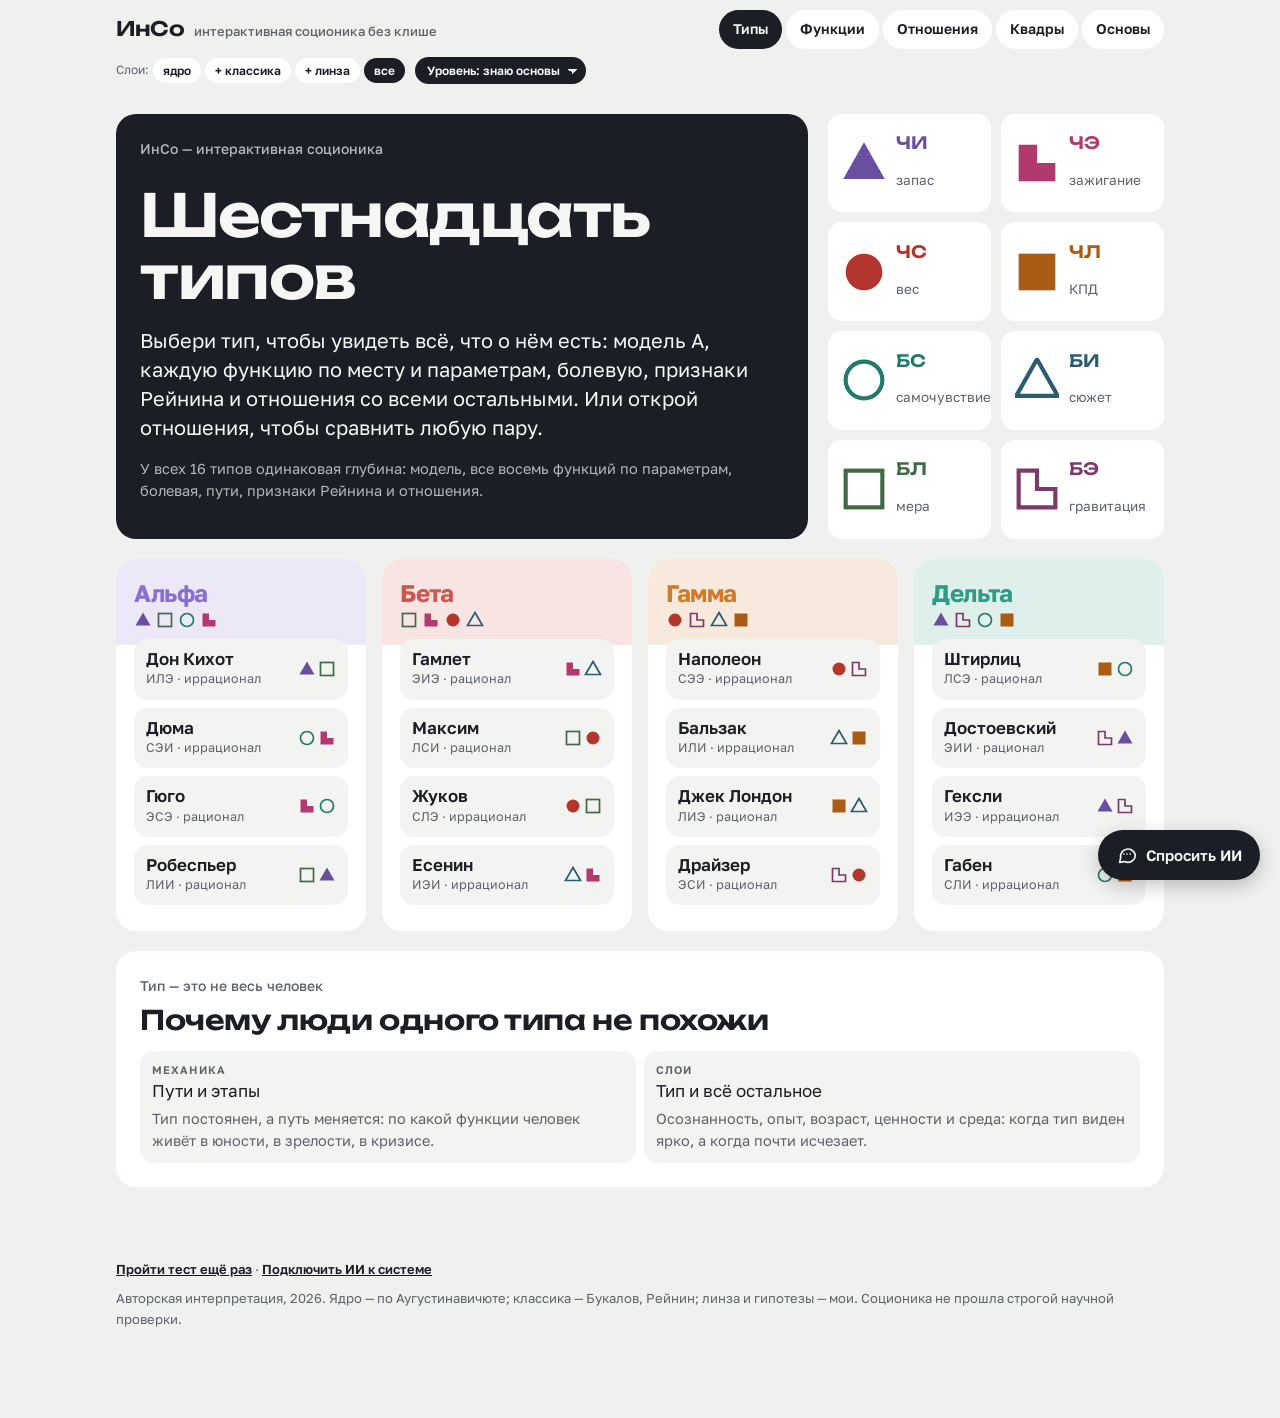
==== index.html @ e15c3b5e "Памятка: как подключить ИИ — три способа, что такое ключ" ====
<!doctype html>
<html lang="ru">
<meta charset="utf-8">
<meta name="viewport" content="width=device-width, initial-scale=1, viewport-fit=cover">
<meta name="theme-color" content="#ebebe8">
<title>ИнСо — интерактивная соционика</title>
<meta name="claude:viewport-fit-sides" content="cover">
<link rel="preconnect" href="https://fonts.googleapis.com">
<link rel="stylesheet" href="https://fonts.googleapis.com/css2?family=Unbounded:wght@500;600;700&family=Golos+Text:wght@400;500;600;700&display=swap">
<style>
/* layout: сайт-справочник — шапка с навигацией, одна колонка до 1080px; бумага серии в светлой теме, графит в тёмной */
:root{
 --bg:#F3EFE6; --surface:#F9F6EF; --fg:#1C1B18; --mut:#6E695F; --line:#D6CFC0; --ink:#1C1B18; --inkfg:#F3EFE6;
 --Ne:#6A4FA0; --Ni:#2C5B74; --Se:#A3322B; --Si:#2E8A7A; --Te:#B8651F; --Ti:#3F6A45; --Fe:#B03A6E; --Fi:#7B3A68;
 --good:#2E8A7A; --mid:#B8A36A; --hard:#B03A3A; --soft:#7A93B0;
 --serif:"Lora",Georgia,serif; --sans:"Inter",system-ui,-apple-system,sans-serif;
}
@media (prefers-color-scheme: dark){ :root:not([data-theme="light"]){
 --bg:#1A1916; --surface:#23211D; --fg:#ECE6DA; --mut:#A39C8E; --line:#3A3731; --ink:#ECE6DA; --inkfg:#1A1916;
 --Ne:#A48CD8; --Ni:#6FA3C2; --Se:#E0756B; --Si:#5CC3AF; --Te:#E39A55; --Ti:#7DB386; --Fe:#E27BA8; --Fi:#C27BAE;
 --good:#4FB8A3; --mid:#C9B67E; --hard:#E07070; --soft:#8FA8C4; color-scheme:dark } }
:root[data-theme="dark"]{
 --bg:#1A1916; --surface:#23211D; --fg:#ECE6DA; --mut:#A39C8E; --line:#3A3731; --ink:#ECE6DA; --inkfg:#1A1916;
 --Ne:#A48CD8; --Ni:#6FA3C2; --Se:#E0756B; --Si:#5CC3AF; --Te:#E39A55; --Ti:#7DB386; --Fe:#E27BA8; --Fi:#C27BAE;
 --good:#4FB8A3; --mid:#C9B67E; --hard:#E07070; --soft:#8FA8C4; color-scheme:dark }
*{box-sizing:border-box}
body{background:var(--bg);color:var(--fg);font:400 16px/1.6 var(--sans);margin:0}
body::before{content:"";position:fixed;inset:0 0 auto;height:env(safe-area-inset-top,0px);z-index:10;background:var(--bg)}
.wrap{max-width:1080px;margin:0 auto;padding-block:0 64px;padding-left:max(16px,env(safe-area-inset-left,0px));padding-right:max(16px,env(safe-area-inset-right,0px))}
header.top{position:sticky;top:env(safe-area-inset-top,0px);z-index:5;background:var(--bg);border-bottom:1px solid var(--line)}
header.top .in{max-width:1080px;margin:0 auto;display:flex;flex-wrap:wrap;align-items:center;gap:8px 16px;padding-block:10px;padding-left:max(16px,env(safe-area-inset-left,0px));padding-right:max(16px,env(safe-area-inset-right,0px))}
.brand{font-family:var(--serif);font-weight:600;font-size:19px;color:var(--fg);text-decoration:none;margin-right:auto}
nav.main{display:flex;gap:4px}
nav.main a{color:var(--fg);text-decoration:none;font-size:14px;font-weight:500;padding:6px 12px;border-radius:999px}
nav.main a[aria-current="page"]{background:var(--fg);color:var(--bg)}
nav.main a:hover{box-shadow:inset 0 0 0 1px var(--line)}
.layers{display:flex;gap:4px;align-items:center;flex-wrap:wrap}
.layers .lbl{font-size:12px;color:var(--mut)}
.layers button{font:600 12px var(--sans);padding:5px 10px;border-radius:999px;border:1px solid var(--line);background:var(--surface);color:var(--fg);cursor:pointer}
.layers button[aria-pressed="true"]{background:var(--fg);color:var(--bg);border-color:var(--fg)}
button:focus-visible,a:focus-visible,select:focus-visible{outline:2px solid var(--Ne);outline-offset:2px}
h1,h2{font-family:var(--serif);font-weight:600;text-wrap:balance;letter-spacing:-.01em}
h1{font-size:clamp(36px,6vw,60px);line-height:1.04;margin:28px 0 8px}
h2{font-size:clamp(24px,3.4vw,32px);line-height:1.15;margin:40px 0 12px}
h3{font-size:17px;margin:0;line-height:1.3}
p{margin:0 0 10px}
.mut{color:var(--mut)} .sm{font-size:14px}
.kicker{font-size:12px;letter-spacing:.16em;text-transform:uppercase;color:var(--mut);font-weight:600}
.lead{font-family:var(--serif);font-size:clamp(17px,2vw,20px);line-height:1.45;max-width:64ch}
.lay{display:inline-block;font-size:10.5px;font-weight:700;letter-spacing:.1em;text-transform:uppercase;padding:1px 7px;border-radius:999px;border:1px solid currentColor;vertical-align:1px;margin-right:6px}
.l0{color:var(--fg)} .l1{color:var(--Ni)} .l2{color:var(--Te)} .l3{color:var(--Fe)}
body[data-show="0"] [data-layer]:not([data-layer="0"]){display:none}
body[data-show="1"] [data-layer="2"],body[data-show="1"] [data-layer="3"]{display:none}
body[data-show="2"] [data-layer="3"]{display:none}
.quads{display:grid;grid-template-columns:repeat(4,minmax(0,1fr));gap:16px;margin-top:20px}
.quads h3{font-family:var(--serif);font-size:22px;font-weight:600;margin-bottom:2px}
.quads .vals{display:flex;gap:4px;margin-bottom:10px}
.tc{display:flex;align-items:center;gap:10px;text-decoration:none;color:var(--fg);border:1px solid var(--line);background:var(--surface);border-radius:12px;padding:10px 12px;margin-bottom:8px}
.tc:hover{border-color:var(--fg)}
.tc .nm{font-weight:600;line-height:1.2} .tc .ru{font-size:12.5px;color:var(--mut)}
.tc .ss{display:flex;gap:2px;margin-left:auto}
.crumb{font-size:14px;margin-top:20px} .crumb a{color:var(--mut)}
.meta{display:flex;flex-wrap:wrap;gap:6px;margin:10px 0 4px}
.chip{display:inline-flex;align-items:center;gap:6px;font-size:13.5px;border:1px solid var(--line);border-radius:999px;padding:3px 10px;background:var(--surface);color:var(--fg);text-decoration:none}
a.chip:hover{border-color:var(--fg)}
.mrow{display:grid;grid-template-columns:repeat(8,minmax(0,1fr));gap:6px;margin:18px 0 6px}
.mcell{border:1px solid var(--line);border-radius:10px;padding:8px 6px;text-align:center;min-width:0;text-decoration:none;color:var(--fg)}
.mcell.v{background:var(--surface)}
.mcell .p{font-size:10.5px;letter-spacing:.04em;text-transform:uppercase;color:var(--mut)}
.mcell .a{display:flex;justify-content:center;align-items:center;gap:4px;font-weight:700;margin:4px 0 0}
.mcell .t{font-size:11.5px;color:var(--mut)}
.dots{display:inline-flex;gap:3px;vertical-align:-1px} .dots i{width:8px;height:8px;border-radius:50%;border:1.2px solid var(--fg);display:block} .dots i.on{background:var(--fg)}
.fn{border-top:2px solid var(--c);padding:14px 0 18px;display:grid;grid-template-columns:220px minmax(0,1fr);gap:20px}
.fn .side h3{color:var(--c);font-size:18px}
.fn .side .pos{font-weight:700;font-size:13px;letter-spacing:.06em;text-transform:uppercase;margin-bottom:6px}
.fn .body{min-width:0}
.fn .simple{font-size:17px;font-weight:600;line-height:1.4;margin:4px 0 8px}
.pr{display:grid;grid-template-columns:90px minmax(0,1fr);gap:8px;font-size:15px;line-height:1.5;padding:3px 0}
.pr b{color:var(--c)} .pr.no{color:var(--mut)} .pr.no b{color:var(--mut)}
.it{font-style:italic;margin-top:6px;font-size:15px}
.blk{margin:8px 0}
.note{font-size:14px;color:var(--mut);border-left:2px solid var(--line);padding-left:10px}
.panel{background:var(--surface);border:1px solid var(--line);border-radius:14px;padding:18px 20px}
.grid2{display:grid;grid-template-columns:repeat(2,minmax(0,1fr));gap:16px}
.rgroup{display:grid;grid-template-columns:200px minmax(0,1fr);gap:12px;padding:10px 0;border-bottom:1px solid var(--line);align-items:center}
.rgroup .rn{font-weight:600;display:flex;align-items:center;gap:8px}
.sw{width:12px;height:12px;border-radius:3px;display:inline-block;flex:none}
.matrixw{overflow-x:auto;margin:16px 0}
table.mx{border-collapse:separate;border-spacing:3px;font-size:12px}
table.mx th{font-weight:600;color:var(--mut);padding:2px 4px;white-space:nowrap}
table.mx th.r{text-align:right}
table.mx td{width:44px;height:34px;text-align:center;border-radius:6px;cursor:pointer;color:var(--bg);font-weight:700;font-size:11px}
table.mx td:hover{outline:2px solid var(--fg)}
.legend{display:flex;flex-wrap:wrap;gap:6px 14px;font-size:13.5px;margin:6px 0 10px}
.legend span{display:inline-flex;align-items:center;gap:6px}
.pick{display:flex;flex-wrap:wrap;gap:12px;align-items:end;margin:16px 0}
.pick label{display:flex;flex-direction:column;gap:4px;font-size:13px;color:var(--mut)}
.pick select{font:500 15px var(--sans);padding:8px 10px;border-radius:8px;border:1px solid var(--line);background:var(--surface);color:var(--fg);min-width:200px}
.pick button{font:600 14px var(--sans);padding:9px 14px;border-radius:8px;border:1px solid var(--fg);background:var(--fg);color:var(--bg);cursor:pointer}
.ch{width:100%;border-collapse:collapse;font-size:15px;min-width:560px}
.ch th{font-size:12px;letter-spacing:.08em;text-transform:uppercase;color:var(--mut);text-align:left;padding:8px;border-bottom:1.5px solid var(--fg)}
.ch td{padding:9px 8px;border-bottom:1px solid var(--line);vertical-align:middle}
.ch .asp{display:inline-flex;align-items:center;gap:6px;font-weight:700}
.tw{overflow-x:auto}
.docs{display:flex;flex-wrap:wrap;gap:8px;margin-top:10px}
a.doc{display:flex;flex-direction:column;gap:2px;flex:1 1 200px;text-decoration:none;color:var(--fg);border:1px solid var(--line);border-radius:10px;padding:10px 12px;background:var(--surface)}
a.doc:hover{border-color:var(--fg)}
a.doc .kind{font-size:11px;letter-spacing:.1em;text-transform:uppercase;color:var(--mut);font-weight:600}
a.doc .dt{font-family:var(--serif);font-size:17px;line-height:1.25}
.traits{display:flex;flex-wrap:wrap;gap:6px}
.traits span{font-size:13px;border:1px solid var(--line);border-radius:999px;padding:3px 9px;background:var(--surface)}
.big-rel{font-family:var(--serif);font-size:clamp(28px,4vw,40px);font-weight:600;margin:4px 0 8px;display:flex;align-items:center;gap:12px}
footer{margin-top:48px;font-size:13px;color:var(--mut)}

.hero{display:grid;grid-template-columns:minmax(0,1fr) 260px;gap:24px;align-items:center;margin-top:18px}
.hero .ic svg{width:100%;height:auto;display:block}
.analogy{font-family:var(--serif);font-size:clamp(18px,2.3vw,22px);line-height:1.45;margin:12px 0}
.sheet{border-top:1px solid var(--line);margin-top:36px;padding-top:8px}
.sheet>h2{margin-top:10px}
.cards{display:grid;grid-template-columns:repeat(2,minmax(0,1fr));gap:14px}
.card{background:var(--surface);border:1px solid var(--line);border-left:4px solid var(--c);border-radius:12px;padding:14px 16px;min-width:0}
.card h4{margin:0 0 6px;font-size:16px}
.card h4 .c{color:var(--c)} .card h4 .m{font-weight:400;color:var(--mut);font-size:14px}
.card.big p{font-size:17px}
.prof svg{width:100%;max-width:640px;height:auto;display:block}
.ptab{width:100%;border-collapse:collapse;font-size:14.5px;min-width:620px}
.ptab th{font-size:11.5px;letter-spacing:.08em;text-transform:uppercase;color:var(--mut);text-align:left;padding:8px;border-bottom:1.5px solid var(--fg)}
.ptab td{padding:9px 8px;border-bottom:1px solid var(--line);vertical-align:top}
.asphead{display:flex;align-items:center;gap:10px;margin:28px 0 10px}
.asphead .nm{font-family:var(--serif);font-size:22px;color:var(--c)}
.sides{display:grid;grid-template-columns:repeat(2,minmax(0,1fr));gap:22px}
.side2{border-top:2px solid var(--c2);padding-top:8px;min-width:0}
.side2 .who{font-size:12px;font-weight:700;letter-spacing:.06em;text-transform:uppercase;color:var(--c2);display:flex;gap:8px;align-items:center;flex-wrap:wrap}
.between{margin-top:10px;font-size:15px;display:flex;gap:10px;align-items:baseline;flex-wrap:wrap}
.ctag{display:inline-block;font-size:11px;font-weight:700;letter-spacing:.06em;padding:2px 8px;border-radius:4px;color:var(--bg);white-space:nowrap}
.links svg{width:100%;max-width:760px;height:auto;display:block;margin:0 auto}
.sumg{display:grid;grid-template-columns:repeat(2,minmax(0,1fr));gap:14px}
.sumg ul{margin:6px 0 0;padding-left:18px} .sumg li{margin:4px 0;font-size:15px}
.rk{display:grid;grid-template-columns:repeat(4,minmax(0,1fr));gap:10px;margin-top:14px}
.rk a{display:flex;flex-direction:column;gap:2px;text-decoration:none;color:var(--fg);border:1px solid var(--line);border-radius:10px;padding:10px 12px;background:var(--surface)}
.rk a:hover{border-color:var(--fg)}
@media (max-width:880px){ .hero{grid-template-columns:1fr} .hero .ic{max-width:220px} .rk{grid-template-columns:repeat(2,minmax(0,1fr))} }
@media (max-width:560px){ .cards,.sides,.sumg{grid-template-columns:1fr} }

.acards{display:grid;grid-template-columns:repeat(4,minmax(0,1fr));gap:12px;margin-top:18px}
.acard{display:flex;flex-direction:column;text-decoration:none;color:var(--fg);border:1px solid var(--line);border-top:3px solid var(--c);border-radius:12px;padding:12px 14px;background:var(--surface);min-width:0}
.acard:hover{border-color:var(--c)}
.acard .aic svg{width:100%;max-width:170px;height:auto;display:block;margin-bottom:6px}
.acard .nm{font-family:var(--serif);font-size:18px;color:var(--c);font-weight:600}
table.gmap{border-collapse:separate;border-spacing:4px;font-size:12.5px;min-width:820px;width:100%}
table.gmap th{font-size:12px;color:var(--mut);font-weight:600;text-align:center;padding:4px}
table.gmap th.r{text-align:left;white-space:nowrap;color:var(--fg)}
table.gmap td{border:1px solid var(--line);border-top:3px solid var(--c);border-radius:6px;text-align:center;padding:6px 4px;line-height:1.3}
table.gmap td.v{background:var(--surface)}
table.gmap td a{color:var(--fg);text-decoration:none;display:block}
table.gmap td:hover{border-color:var(--c)}
.stats{display:grid;grid-template-columns:repeat(4,minmax(0,1fr));gap:12px;margin-top:14px}
.stat{border-left:4px solid var(--c);background:var(--surface);border-radius:10px;padding:10px 14px}
.stat .k{font-size:11.5px;letter-spacing:.1em;text-transform:uppercase;color:var(--mut);font-weight:600}
.stat .v{font-family:var(--serif);font-size:26px;font-weight:600;line-height:1.2;font-variant-numeric:tabular-nums}
.stat .s{font-size:13px;color:var(--mut)}
.posblk{border-top:2px solid var(--c);padding:16px 0 22px;margin-top:18px;scroll-margin-top:110px}
.poshead{display:flex;justify-content:space-between;gap:12px;align-items:flex-end;flex-wrap:wrap;margin-bottom:10px}
.cbars{display:grid;gap:10px;margin:8px 0}
.cbar{display:grid;grid-template-columns:150px repeat(4,minmax(0,1fr));gap:6px;align-items:center}
.cb{border:1.5px dashed var(--line);border-radius:6px;padding:7px 4px;text-align:center;font-size:12.5px;color:var(--mut)}
.cb.on{border:2px solid var(--c);color:var(--fg);font-weight:600;background:var(--surface)}
@media (max-width:880px){ .acards,.stats{grid-template-columns:repeat(2,minmax(0,1fr))} }
@media (max-width:560px){ .cbar{grid-template-columns:repeat(4,minmax(0,1fr))} .cbar .who{grid-column:1/-1} }

.rngrid2{display:grid;grid-template-columns:repeat(5,minmax(0,1fr));gap:6px;margin-top:12px}
.rc{border:1.5px dashed var(--hard);border-radius:8px;padding:8px;min-width:0}
.rc.same{border:1.5px solid var(--good);background:var(--surface)}
.rc .rn{font-size:12px;line-height:1.25;font-weight:600;overflow-wrap:anywhere;hyphens:auto}
.rc .rs{font-size:11px;color:var(--mut);margin-top:4px}
.rc.same .rs{color:var(--good)} .rc:not(.same) .rs{color:var(--hard)}
.ptab tr.df td{background:var(--surface)}
.stats.s3{grid-template-columns:repeat(3,minmax(0,1fr))}
.stat{min-width:0}
.rnrow{border-left:3px solid var(--good);padding:6px 0 8px 12px;margin:8px 0}
.rnrow.df{border-left-color:var(--hard)}
@media (max-width:560px){ .rngrid2{grid-template-columns:repeat(2,minmax(0,1fr))} .stats.s3,.stats{grid-template-columns:1fr} }

details.fold{border:1px solid var(--line);border-radius:12px;background:var(--surface);padding:0 16px;margin-top:10px}
details.fold>summary{list-style:none;cursor:pointer;display:flex;flex-wrap:wrap;align-items:baseline;gap:4px 14px;padding:14px 28px 14px 0;position:relative}
details.fold>summary::-webkit-details-marker{display:none}
details.fold>summary::after{content:"+";position:absolute;right:0;top:10px;font-size:24px;line-height:1;color:var(--mut)}
details.fold[open]>summary::after{content:"−"}
details.fold>summary .st{font-family:var(--serif);font-size:22px;font-weight:600;width:100%}
details.fold>summary:focus-visible{outline:2px solid var(--Ne);outline-offset:2px;border-radius:8px}
details.fold[open]{padding-bottom:16px}

.tipb{font:inherit;color:inherit;background:none;border:0;padding:0;border-bottom:1px dotted var(--mut);cursor:help;text-align:left}
.tipb.ctag{border-bottom:0;padding:2px 8px;border-radius:4px;color:var(--bg);font-size:11px;font-weight:700;cursor:help}
.ctag.g{background:var(--good);color:var(--bg)} .ctag.h{background:var(--hard);color:var(--bg)}
#tip{position:fixed;z-index:60;max-width:min(320px,calc(100vw - 32px));background:var(--ink);color:var(--inkfg);font-size:13.5px;line-height:1.45;padding:9px 12px;border-radius:10px;box-shadow:0 6px 20px rgba(0,0,0,.18);pointer-events:none}
.poles{display:grid;grid-template-columns:repeat(2,minmax(0,1fr));gap:6px 16px;font-size:14px;margin-top:4px}
details.fold.sub{background:var(--bg);margin-top:14px}
@media (max-width:560px){ .poles{grid-template-columns:1fr} }

.toy{border:1px solid var(--line);border-radius:14px;background:var(--surface);padding:16px;margin-top:10px;touch-action:none}
.toy svg,.toy canvas{width:100%;height:auto;display:block}
.toybar{display:flex;flex-wrap:wrap;gap:10px;align-items:center;margin-top:10px}
.tbtn{font:600 14px var(--sans);padding:9px 14px;border-radius:999px;border:1px solid var(--c,var(--fg));background:var(--c,var(--fg));color:var(--bg);cursor:pointer;user-select:none;-webkit-user-select:none;touch-action:manipulation}
.tbtn.ghost{background:none;color:var(--fg);border-color:var(--line)}
.meter{position:relative;flex:1 1 200px;height:12px;border-radius:6px;background:var(--bg);border:1px solid var(--line);overflow:hidden}
.mfill{height:100%;background:var(--c)} .mth{position:absolute;top:-2px;bottom:-2px;width:2px;background:var(--fg)} .mth.hot{background:var(--Se)}
.ne-wrap{overflow-x:auto} .ne-count{font-size:14px;margin-bottom:8px}
.ne-tree,.ne-tree ul{list-style:none;margin:0;padding-left:22px;border-left:1px dashed var(--line)} .ne-tree{padding-left:0;border:0}
.ne-tree li{margin:6px 0}
.ne-n{font:500 14px var(--sans);border:1px solid var(--c);color:var(--fg);background:var(--bg);border-radius:999px;padding:5px 12px;cursor:pointer}
.ne-n[data-open]{background:var(--c);color:var(--bg)} .ne-n.root{font-size:16px;padding:8px 16px}
.seg{display:flex;flex-wrap:wrap;gap:6px}
.seg button,.ni-cards button,.ti-opts button{font:500 14px var(--sans);border:1px solid var(--line);background:var(--bg);color:var(--fg);border-radius:10px;padding:8px 12px;cursor:pointer}
.seg button[aria-pressed="true"]{background:var(--c);color:var(--bg);border-color:var(--c)}
.te-wrap{display:grid;gap:12px} .te-row{display:grid;gap:4px}
.te-bars{display:grid;gap:6px;margin-top:6px} .tb{display:grid;grid-template-columns:90px 1fr 100px;gap:8px;align-items:center;font-size:14px}
.bar{height:14px;background:var(--bg);border:1px solid var(--line);border-radius:7px;overflow:hidden} .bar i{display:block;height:100%;background:var(--Te);transition:width .3s} .bar i.loss{background:var(--hard)} .bar i.res{background:var(--good)}
.te-kpd{font-family:var(--serif);font-size:28px} .te-kpd b{color:var(--Te)}
.si-grid,.ni-grid{display:grid;grid-template-columns:minmax(0,1fr) minmax(0,1fr);gap:18px;align-items:start}
.sl{display:flex;flex-direction:column;gap:4px;font-size:13px;color:var(--mut);margin-top:10px} .sl input{accent-color:var(--c)}
.si-feel{margin-top:12px;font-size:15px}
.ni-ap{max-width:220px;margin:0 auto}
.ni-cards{display:flex;flex-wrap:wrap;gap:6px} .ni-cards button:disabled{background:var(--c);color:var(--bg);border-color:var(--c);cursor:default}
.ti-opts{display:grid;grid-template-columns:repeat(4,minmax(0,1fr));gap:8px;margin:10px 0} .ti-opts button{font-size:16px;padding:14px 8px}
.ti-opts button.ok{background:var(--good);color:var(--bg);border-color:var(--good)} .ti-opts button.bad{background:var(--hard);color:var(--bg);border-color:var(--hard)}
.bw-cols{display:grid;grid-template-columns:repeat(2,minmax(0,1fr));gap:16px;margin-top:12px}
.bwr{border-left:3px solid var(--c);padding:4px 10px;margin:6px 0;font-size:14px;transition:background .3s}
.bwr.fl{background:var(--bg)}
@media (max-width:560px){ .si-grid,.ni-grid,.bw-cols{grid-template-columns:1fr} .ti-opts{grid-template-columns:repeat(2,minmax(0,1fr))} .tb{grid-template-columns:70px 1fr 80px} }

.stage{margin:12px 0 8px;min-height:calc(100vh - 140px);display:flex;flex-direction:column}
.stage .toy.big{flex:1;min-height:420px;display:flex;flex-direction:column;justify-content:center}
.possel{display:flex;gap:6px;overflow-x:auto;padding:12px 0 6px;scrollbar-width:thin}
.possel button{flex:none;font:600 13px var(--sans);border:1px solid var(--line);background:var(--surface);color:var(--fg);border-radius:999px;padding:7px 12px;cursor:pointer;display:flex;gap:6px;align-items:center}
.possel button span{font-weight:500;color:var(--mut);font-size:11.5px}
.possel button[aria-pressed="true"]{background:var(--c);color:var(--bg);border-color:var(--c)} .possel button[aria-pressed="true"] span{color:var(--bg)}
.lvlbar{display:flex;gap:6px;margin-top:6px} .lvlbar span{flex:1;text-align:center;font-size:12.5px;padding:5px 4px;border-radius:6px;border:1.5px dashed var(--line);color:var(--mut)}
.lvlbar span.on{border:2px solid var(--c);color:var(--fg);font-weight:600;background:var(--surface)}
.grow{font-size:12.5px;color:var(--c);font-style:italic}
.ne1 .big-obj{font-size:28px;margin-bottom:6px}
.ne1m{display:grid;grid-template-columns:110px 1fr;gap:8px;align-items:center;font-size:13px;color:var(--mut);margin:8px 0}
.si-states{display:grid;gap:4px;margin-top:8px}
.nistage{position:relative;height:30px;border:1px solid var(--line);border-radius:6px;background:var(--bg);margin-top:8px;overflow:hidden}
.nistage .mfill{position:absolute;inset:0 auto 0 0;opacity:.3}
.nistage span{position:absolute;top:6px;font-size:11.5px;padding-left:4px;border-left:1.5px solid var(--fg);color:var(--fg)}

.exh{font-size:15px;margin:18px 0 6px;letter-spacing:.02em}
details.exi{border-top:1px solid var(--line);padding:8px 0}
details.exi>summary{list-style:none;cursor:pointer;display:grid;grid-template-columns:56px auto minmax(0,1fr);gap:4px 12px;align-items:start}
details.exi>summary::-webkit-details-marker{display:none}
details.exi .ab{display:inline-flex;align-items:center;gap:4px;font-weight:700}
details.exi .pl{font-size:15px;line-height:1.5}
.look{display:block;margin-top:6px;font-size:14px;color:var(--mut)} .look b{color:var(--fg)}
details.exi[open]{background:var(--surface);border-radius:10px;padding:10px}
details.exi>div{margin:8px 0 0 68px}
.ex-why{display:grid;grid-template-columns:repeat(2,minmax(0,1fr));gap:12px;margin-top:6px}
.ex-why>div{border-left:3px solid var(--c);padding-left:10px}
.between2{margin-top:12px;background:var(--surface);border-radius:10px;padding:10px 12px}
.between2 .bh{display:flex;gap:10px;align-items:center;flex-wrap:wrap}
@media (max-width:560px){ details.exi>summary{grid-template-columns:50px minmax(0,1fr)} details.exi .pl{grid-column:1/-1} details.exi>div{margin-left:0} .ex-why{grid-template-columns:1fr} }

.sisel{font:500 14px var(--sans);padding:8px 10px;border-radius:8px;border:1px solid var(--line);background:var(--bg);color:var(--fg);margin-top:4px}
.si-out{margin-top:12px;border-top:1px solid var(--line);padding-top:10px}
.si-feel{display:flex;flex-direction:column;gap:2px} .si-feel b{font-family:var(--serif);font-size:20px}
.chips{display:flex;flex-wrap:wrap;gap:6px}
.chipb{font-size:13px;padding:4px 10px;border-radius:999px;border:1px solid var(--hard);color:var(--fg);background:var(--bg)}
.chipb.ok{border-color:var(--good)}
.fcs{display:grid;grid-template-columns:repeat(3,minmax(0,1fr));gap:6px}
.fc{border:1px solid var(--line);border-radius:10px;padding:8px;display:flex;flex-direction:column;gap:2px;font-size:13px;background:var(--bg)}
.fc b{font-size:14px} .fc i{color:var(--mut);font-style:normal;font-size:12px} .fc i::before{content:"помогает: "}
.fc.soon{border-color:var(--mid)} .fc.now{border-color:var(--hard)}

.ni2 .big-sign{font-family:var(--serif);font-size:clamp(19px,2.4vw,24px);line-height:1.4;margin:0}
.ni-sign{margin:14px 0;padding:14px 16px;border-left:4px solid var(--c);background:var(--bg);border-radius:8px}
.track{display:grid;grid-template-columns:repeat(auto-fit,minmax(110px,1fr));gap:6px;position:relative}
.track button{font:500 14px var(--sans);border:1px solid var(--line);background:var(--bg);color:var(--fg);border-radius:10px;padding:10px 8px;cursor:pointer;display:flex;flex-direction:column;align-items:center;gap:4px}
.track button .dotn{width:22px;height:22px;border-radius:50%;border:2px solid var(--c);display:flex;align-items:center;justify-content:center;font-size:11px;font-weight:700}
.track button.ok{background:var(--good);color:var(--bg);border-color:var(--good)} .track button.bad{background:var(--hard);color:var(--bg);border-color:var(--hard)}
.ni-fb{margin-top:10px}
.chain{display:flex;flex-wrap:wrap;gap:6px;margin-top:6px} .cs{font-size:13px;border:1px solid var(--line);border-radius:999px;padding:4px 10px;background:var(--bg)} .cs.now{border-color:var(--c);font-weight:600}

.stexp{margin-top:12px;border:1px solid var(--line);border-left:4px solid var(--c);border-radius:12px;padding:12px 16px;background:var(--surface)}
.pfx{list-style:none;margin:0;padding:0;display:grid;gap:4px}
.pfx li{font-size:14.5px;padding-left:22px;position:relative}
.pfx li::before{position:absolute;left:0;top:0;font-weight:700}
.pfx li.has::before{content:"✓";color:var(--good)} .pfx li.no{color:var(--mut)} .pfx li.no::before{content:"✗";color:var(--hard)} .pfx li.no b{color:var(--fg)}

.fin{margin-top:10px;padding-top:10px;border-top:1px dashed var(--line)}

.mood{margin:10px 0 0;min-height:64px}
.rx{border:1px solid var(--line);border-left:4px solid var(--mut);border-radius:10px;background:var(--surface);padding:10px 14px}
.rx.g{border-left-color:var(--good)} .rx.b{border-left-color:var(--hard)}
.rx .rd{font-size:15px;font-weight:500} .rx .ra{font-size:14px;font-style:italic;margin-top:4px;color:var(--fg)} .rx .mb{font-style:normal;font-size:11.5px;color:var(--mut);margin-left:6px}
.rx.pop{animation:rxpop .35s ease-out} @keyframes rxpop{from{transform:translateY(-4px);opacity:.4}to{transform:none;opacity:1}}
.mood .ml{font-weight:600} .mood .mt{font-style:italic} .mood .mb{font-size:11.5px;color:var(--mut);letter-spacing:.04em}
@media (max-width:560px){ .mood{grid-template-columns:auto 1fr} .mood .mt,.mood .mb{grid-column:1/-1} }

.ti2-grid{display:grid;grid-template-columns:minmax(0,1fr) minmax(0,1fr);gap:20px;margin-top:10px}
.stmts{list-style:none;margin:0;padding:0;display:grid;gap:6px}
.stmts li{border:1px solid var(--line);border-radius:8px;padding:8px 10px 8px 30px;position:relative;background:var(--bg);font-size:15px}
.stmts li.y{border-color:var(--good)} .stmts li.y::before{content:"✓";position:absolute;left:10px;color:var(--good);font-weight:700}
.stmts li.n{border-color:var(--hard)} .stmts li.n::before{content:"✗";position:absolute;left:10px;color:var(--hard);font-weight:700}
.ladder{margin:0;padding-left:24px;display:grid;gap:6px}
.ladder li{display:flex;align-items:center;gap:6px} .ladder li span{flex:1;border:1px solid var(--c);border-radius:8px;padding:8px 12px;background:var(--bg);font-weight:600}
.ladder button{font:600 13px var(--sans);width:32px;height:32px;border-radius:8px;border:1px solid var(--line);background:var(--bg);color:var(--fg);cursor:pointer}
.ladder button:disabled{opacity:.3;cursor:default}
.ti-fb{margin-top:10px}
@media (max-width:560px){ .ti2-grid{grid-template-columns:1fr} }

.pstrip{display:grid;grid-template-columns:repeat(4,minmax(0,1fr));gap:6px}
.pstrip>div{border:2px solid var(--c);border-radius:8px;padding:6px 8px;background:var(--surface);display:flex;flex-direction:column;gap:2px;min-width:0}
.pstrip>div b{font-size:12.5px} .pstrip>div span{font-size:12px;color:var(--fg)}
.pstrip>div.off{border:1.5px dashed var(--line);background:none} .pstrip>div.off b,.pstrip>div.off span{color:var(--mut)}
.ptag{display:inline-block;font-size:10.5px;font-weight:700;letter-spacing:.06em;text-transform:uppercase;padding:1px 7px;border-radius:999px;border:1.5px solid var(--c);color:var(--fg);vertical-align:1px}
.ptag.off{border-style:dashed;border-color:var(--line);color:var(--mut)}
.absent{font-size:13px;color:var(--mut);border:1.5px dashed var(--line);border-radius:8px;padding:5px 10px;margin:6px 0}
@media (max-width:560px){ .pstrip{grid-template-columns:repeat(2,minmax(0,1fr))} }

.vtabs{display:flex;flex-wrap:wrap;gap:6px;margin:12px 0}
.vtab{display:flex;align-items:center;gap:6px;border:1.5px solid var(--line);background:var(--surface);color:var(--fg);border-radius:10px;padding:6px 10px;font:inherit;cursor:pointer}
.vtab svg{width:18px;height:18px} .vtab span{font-weight:700} .vtab small{color:var(--mut);font-size:11px}
.vtab.on{border-color:var(--c);box-shadow:inset 0 0 0 1px var(--c)}
.vpanel{border-left:4px solid var(--c);padding:4px 0 4px 14px}
.vhead{display:flex;gap:12px;align-items:center;margin-bottom:8px} .vhead svg{width:44px;height:44px} .vhead h3{margin:0}
.vgrid{display:grid;grid-template-columns:repeat(2,minmax(0,1fr));gap:10px}
.vc a{color:var(--c);font-weight:700} .vc{background:var(--bg);border-radius:10px;padding:10px 12px;min-width:0} .vc p{margin:4px 0 0}
@media (max-width:640px){ .vgrid{grid-template-columns:1fr} }

.mfold{margin-top:8px} .mfold>summary{cursor:pointer;font-weight:700;color:var(--c)}
.fch{display:inline-flex;align-items:center;gap:4px;margin:2px 8px 2px 0;white-space:nowrap} .fch svg{width:16px;height:16px} .fch b{color:var(--c)} .fch small{color:var(--mut)}
.vmatch{margin-top:12px;border-top:1px dashed var(--line);padding-top:10px}
.mbest{display:flex;gap:12px;align-items:center;text-decoration:none;color:var(--fg);border:2px solid var(--c);border-radius:12px;padding:10px 12px;background:var(--surface)}
.mbest svg{width:40px;height:40px;flex:none} .mbest>div{flex:1;min-width:0} .mbest .go{color:var(--c);font-weight:700;white-space:nowrap}
.mbest:hover{background:var(--bg)}
.mlist{display:flex;flex-direction:column;gap:4px;margin:8px 0}
.mrank{display:grid;grid-template-columns:minmax(0,170px) 1fr 34px auto;gap:8px;align-items:center;text-decoration:none;color:var(--fg);padding:4px 6px;border-radius:8px}
.mrank:hover{background:var(--bg)} .mrank.top{font-weight:700}
.mrank .bar{height:8px;background:var(--bg);border-radius:4px;overflow:hidden} .mrank .bar i{display:block;height:100%;background:var(--good)}
.mrank .nt{font-size:11px;padding:1px 6px;border-radius:999px;border:1px solid var(--line)} .mrank .nt.best{color:var(--good);border-color:var(--good)} .mrank .nt.worst{color:var(--hard);border-color:var(--hard)}
@media (max-width:560px){ .mrank{grid-template-columns:minmax(0,1fr) 60px 30px} .mrank .nt{display:none} .mbest .go{display:none} }
.pcol{background:var(--bg);border-radius:10px;padding:12px;min-width:0;border-top:3px solid var(--c)} .pcol h3 a{color:var(--fg)} .pcol a{color:var(--c)} .pcol .pr{grid-template-columns:104px minmax(0,1fr)}
.pwhy{margin-top:12px;background:var(--surface);border-left:3px solid var(--c);padding:8px 12px;border-radius:6px}
.mechs{display:grid;grid-template-columns:repeat(2,minmax(0,1fr));gap:6px}
.mch{display:flex;flex-wrap:wrap;gap:6px;align-items:center;background:var(--bg);border-radius:8px;padding:6px 10px;font-size:14px} .mch svg{width:14px;height:14px;vertical-align:-2px}
@media (max-width:640px){ .mechs{grid-template-columns:1fr} }
.chans{display:flex;flex-direction:column;gap:6px;margin-top:8px}
.chrow{display:grid;grid-template-columns:170px minmax(0,1fr) minmax(0,1fr);gap:8px 14px;align-items:start;background:var(--surface);border-radius:10px;padding:8px 12px}
.chd{border-left:3px solid var(--c);padding-left:8px;font-size:14.5px} .chd svg{width:14px;height:14px;vertical-align:-2px} .chd b{color:var(--c)}
@media (max-width:640px){ .chrow{grid-template-columns:1fr} }
.cmapw{max-width:640px;margin:0 auto} .cpt{cursor:pointer} .cpt:hover circle,.cpt:focus circle{r:11}
.heat td,.heat th{text-align:center;padding:4px} .heat td:first-child{text-align:left;white-space:nowrap} .heat th svg{width:14px;height:14px}
.hc{display:inline-block;width:30px;height:26px;line-height:26px;border-radius:5px;background:var(--c);color:var(--fg);font-weight:700}
.cbarsx{display:flex;gap:6px;align-items:flex-end;height:130px} .cbx{flex:1;display:flex;flex-direction:column;align-items:center;justify-content:flex-end;gap:2px;min-width:0}
.cbx i{display:block;width:70%;border-radius:3px 3px 0 0} .cbx span{font-size:11px;font-weight:700;white-space:nowrap} .cbx span svg{width:10px;height:10px} .cbx small{font-size:11px;color:var(--mut)}
.call{display:grid;grid-template-columns:repeat(2,minmax(0,1fr));gap:2px 18px} .call .pr{grid-template-columns:86px minmax(0,1fr)} .call .pr svg{width:12px;height:12px}
.qb{display:grid;grid-template-columns:64px 1fr 24px;gap:8px;align-items:center;font-size:13px;margin:3px 0} .qb>span:first-child{font-weight:700} .qb .bar{height:8px;background:var(--bg);border-radius:4px;overflow:hidden} .qb .bar i{display:block;height:100%}
.qgrid{display:grid;grid-template-columns:repeat(4,minmax(0,1fr));gap:8px;margin-top:10px}
@media (max-width:640px){ .call,.qgrid{grid-template-columns:1fr} #cdet .cards{grid-template-columns:1fr !important} .cbx span{font-size:9px} }
.layring{position:relative;width:min(360px,100%);aspect-ratio:1;margin:14px auto}
.layring>div{position:absolute;inset:calc(var(--i)*8.3%);border-radius:50%;background:color-mix(in srgb,var(--fg) calc(6% + var(--i)*5%),transparent);display:flex;justify-content:center}
.layring>div span{font-size:12px;font-weight:700;margin-top:6px} .layring>div:last-child{background:var(--fg);align-items:center} .layring>div:last-child span{color:var(--bg);margin:0;font-size:15px}
.chip.on{background:var(--surface)} .cost{letter-spacing:2px;white-space:nowrap}
.rnrow{border-top:1px solid var(--line)} .rnrow>summary{list-style:none;cursor:pointer;display:grid;grid-template-columns:minmax(0,1fr) auto;gap:10px;padding:8px 0} .rnrow>summary::-webkit-details-marker{display:none}
.rnrow .rnp{color:var(--fg);background:var(--bg);border-radius:999px;padding:1px 10px;font-size:14px} .rnrow[open]{background:var(--bg);border-radius:8px;padding:0 10px} .rnb{padding:0 0 10px} .rnb p{margin:4px 0}
.vflow{display:flex;flex-direction:column;gap:10px} .vstep{display:grid;grid-template-columns:30px minmax(0,1fr);gap:10px;background:var(--bg);border-radius:10px;padding:10px 12px}
.stmts.infer li{border-style:dashed;font-style:italic}
.vday{border-left:3px solid var(--c);padding-left:10px;font-style:italic}
.vn{width:26px;height:26px;border-radius:50%;background:var(--c);color:#fff;font-weight:700;font-size:13px;display:flex;align-items:center;justify-content:center} .vstep p{margin:4px 0}
.pbig{display:flex;gap:14px;align-items:center;background:color-mix(in srgb,var(--c) 10%,transparent);border-radius:12px;padding:14px} .pbig svg{width:52px;height:52px;flex:none} .pbt{font-family:var(--serif);font-size:24px;color:var(--c)} .pshort{font-style:italic}
h3.ph{font-family:var(--serif);font-size:20px;margin:22px 0 6px}
.twinw{max-width:620px;margin:8px auto}
.pcmp td{vertical-align:top;font-size:14px} .ptw td:first-child{width:150px} .ptw td svg{width:13px;height:13px;vertical-align:-2px}
.pflow{display:flex;align-items:stretch;gap:6px} .pfs{flex:1;min-width:0;background:var(--bg);border-top:3px solid var(--pc);border-radius:8px;padding:8px 10px} .pfs p{font-size:14px;margin:4px 0 0} .pfa{align-self:center;color:var(--mut);font-size:18px}
.phold{display:flex;flex-direction:column;gap:6px} .phr{display:grid;grid-template-columns:260px minmax(0,1fr);gap:10px;align-items:center;background:var(--bg);border-left:4px solid var(--pc);border-radius:8px;padding:8px 12px}
@media (max-width:760px){ .pflow{flex-direction:column} .pfa{transform:rotate(90deg)} .phr{grid-template-columns:1fr} }
@media (max-width:880px){
 .quads{grid-template-columns:repeat(2,minmax(0,1fr))}
 .mrow{grid-template-columns:repeat(4,minmax(0,1fr))}
 .fn{grid-template-columns:1fr;gap:6px}
}
@media (max-width:560px){
 .quads,.grid2{grid-template-columns:1fr}
 .rgroup{grid-template-columns:1fr;gap:4px}
 .pr{grid-template-columns:84px minmax(0,1fr)}
 nav.main{flex-wrap:wrap} nav.main a{padding:5px 8px;font-size:13.5px}
 .pcol .pr{grid-template-columns:1fr;gap:0}
}
@media (prefers-reduced-motion:no-preference){html{scroll-behavior:smooth}}

.pzctl{display:flex;flex-wrap:wrap;gap:8px;align-items:center;margin:10px 0 14px}
.seg button[aria-pressed="true"]{background:var(--fg);color:var(--bg);border-color:var(--fg)}
.seg button small{display:block;font-size:11px;opacity:.7}
.pzhead{border-left:4px solid var(--line);padding:4px 0 4px 12px;margin-bottom:12px}
.pzres{font-family:var(--serif);font-size:clamp(19px,2.6vw,24px);font-weight:600;display:flex;align-items:center;gap:8px;margin:2px 0 4px}
.pzgrid{display:grid;gap:6px}
.pzr{display:grid;grid-template-columns:minmax(120px,190px) 1fr auto;gap:10px;align-items:center;padding:6px 8px;border-radius:10px;border:1px solid transparent}
.pzr.on{border-color:var(--c);background:var(--surface)}
.pzn{display:flex;align-items:center;gap:6px;min-width:0}.pzn b{color:var(--c)}.pzn small{color:var(--mut);font-size:11.5px;white-space:nowrap;overflow:hidden;text-overflow:ellipsis}
.pzb{height:10px;border-radius:99px;background:var(--line);overflow:hidden}.pzb i{display:block;height:100%;background:var(--c);transition:width .35s}
.pzc{font-size:12px;letter-spacing:1px;color:var(--fg)}.pzc span{color:var(--line)}
.pzfoot{margin-top:12px}.pzmeter{display:flex;align-items:center;gap:10px;flex-wrap:wrap}.pzmeter .bar{flex:1 1 140px;height:10px;border-radius:99px;background:var(--line);overflow:hidden}.pzmeter .bar i{display:block;height:100%;background:var(--Si);transition:width .35s}
.ptl svg{width:100%;max-width:760px;height:auto;display:block}
@media (max-width:560px){ .pzr{grid-template-columns:1fr auto;} .pzr .pzb{grid-column:1/-1;order:3} }

/* ===== дизайн-система v2 (notes/design_system.md) ===== */
:root{ --mut:#5F5A50 }
body{font-size:17px;line-height:1.65;-webkit-font-smoothing:antialiased;text-rendering:optimizeLegibility}
p{margin:0 0 .8em}
.sheet p,.sheet li,.hero p,.vc p{max-width:68ch}
.sm{font-size:14.5px;line-height:1.55}
.kicker{font-size:11.5px;letter-spacing:.14em;margin-bottom:4px}
h1{font-size:clamp(30px,5.4vw,52px);line-height:1.08;margin:28px 0 10px}
h2{font-size:clamp(22px,3vw,30px);line-height:1.2;margin:8px 0 14px}
h3{font-size:18px;line-height:1.35}
.sheet{margin-top:48px;padding-top:16px}
.vgrid{gap:12px}
.vc{background:var(--surface);border:1px solid var(--line);padding:14px 16px}
.vc .kicker{margin-bottom:6px}
.lay{font-size:9.5px;padding:0 6px;opacity:.72;letter-spacing:.08em}
ul,ol{padding-left:1.2em} li{margin:.25em 0}
details.fold>summary{padding-block:10px;min-height:44px}
.lead{margin-bottom:12px}
@media (max-width:560px){
 body{font-size:16px}
 .sheet{margin-top:36px;padding-top:12px}
 .vgrid{grid-template-columns:1fr}
 header.top .in{gap:6px 10px;padding-block:8px}
 nav.main{flex-wrap:nowrap;overflow-x:auto;scrollbar-width:none;-webkit-overflow-scrolling:touch;width:100%;order:3;margin:0 -4px}
 nav.main::-webkit-scrollbar{display:none}
 nav.main a{white-space:nowrap;padding:8px 12px;font-size:14px}
 .layers{order:2}
 .layers button{padding:6px 10px}
 h1{margin-top:20px}
 table{font-size:14.5px}
}

.pcmpt tr.on td{background:var(--surface)} .pcmpt tr.on td:first-child{box-shadow:inset 3px 0 0 var(--c)}
.pcb{font:600 14px var(--sans);background:none;border:0;padding:0;color:var(--fg);cursor:pointer;text-align:left}
.pcb:hover{text-decoration:underline}

.qstage svg{width:100%;max-width:640px;height:auto;display:block;margin:0 auto}
.qnode,.qpair{cursor:pointer} .qnode:hover circle:last-of-type,.qnode:focus circle{stroke-width:3.5}
.qpair:hover line:first-child{stroke-width:7}
.qcrumb{display:flex;align-items:center;gap:10px;flex-wrap:wrap;min-height:8px;margin:6px 0}
.qlegend{display:flex;flex-wrap:wrap;gap:6px 16px;margin-top:10px} .qlegend i{display:inline-block;width:18px;height:4px;border-radius:2px;margin-right:6px;vertical-align:middle}
.qpairbox{margin-top:12px;padding:14px 16px;border:1px solid var(--line);border-radius:12px;background:var(--surface)}
.qheat td,.qheat th{text-align:center}
@media (max-width:560px){ #qdet .cards{grid-template-columns:1fr!important} }
@media (prefers-color-scheme: dark){}
.basics {background:var(--bg);color:var(--fg);font:400 16px/1.6 var(--sans);margin:0}
.basics .wrap{max-width:1040px;margin:0 auto;padding-block:0 64px;padding-left:max(16px,env(safe-area-inset-left,0px));padding-right:max(16px,env(safe-area-inset-right,0px))}
.basics ::before{content:"";position:fixed;inset:0 0 auto;height:env(safe-area-inset-top,0px);z-index:10;background:var(--bg)}
.basics nav.toc{position:sticky;top:env(safe-area-inset-top,0px);z-index:5;background:var(--bg);border-bottom:1px solid var(--line);display:flex;gap:4px;overflow-x:auto;padding:10px 0;margin-bottom:8px;scrollbar-width:none}
.basics nav.toc a{color:var(--fg);text-decoration:none;font-size:14px;font-weight:500;padding:6px 12px;border-radius:999px;white-space:nowrap}
.basics nav.toc a:hover,.basics nav.toc a:focus-visible{background:var(--surface);outline:none;box-shadow:inset 0 0 0 1px var(--line)}
.basics h1,.basics h2{font-family:var(--serif);font-weight:600;text-wrap:balance;letter-spacing:-.01em}
.basics h1{font-size:clamp(40px,7vw,72px);line-height:1.02;margin:40px 0 16px}
.basics h2{font-size:clamp(28px,4vw,38px);line-height:1.1;margin:0 0 12px}
.basics h3{font-size:17px;margin:0;line-height:1.3}
.basics h4{margin:0 0 4px;font-size:15px}
.basics p{margin:0 0 10px}
.basics .kicker{font-size:12px;letter-spacing:.16em;text-transform:uppercase;color:var(--mut);font-weight:600;margin-bottom:10px}
.basics .lead{font-family:var(--serif);font-size:clamp(18px,2.2vw,22px);line-height:1.45;max-width:62ch}
.basics .mut{color:var(--mut);font-size:14px}
.basics section{padding:48px 0 8px;border-top:1px solid var(--line);scroll-margin-top:60px}
.basics section>.intro{max-width:68ch;margin-bottom:24px}
.basics .tagf,.basics .tagi,.basics .tagd{display:inline-block;font-size:11px;font-weight:700;letter-spacing:.1em;text-transform:uppercase;padding:2px 8px;border-radius:4px;margin-right:6px;vertical-align:2px;color:var(--fg)}
.basics .tagf{background:var(--fact)}
.basics .tagi,.basics .tagd{background:var(--int)}
.basics .disc{background:var(--ink);color:var(--inkfg);border-radius:14px;padding:22px 24px;margin:24px 0 8px;max-width:76ch}
.basics .disc p{margin:0 0 8px}
.basics .disc p:last-child{margin:0;opacity:.75;font-size:14px}
.basics .map{display:grid;grid-template-columns:repeat(4,minmax(0,1fr));gap:12px;margin:28px 0 8px}
.basics .map a{display:flex;flex-direction:column;gap:4px;text-decoration:none;color:var(--fg);padding:16px;border:1px solid var(--line);border-radius:12px;background:var(--surface)}
.basics .map a:hover,.basics .map a:focus-visible{border-color:var(--fg);outline:none}
.basics .map .n{font-family:var(--serif);font-size:20px}
.basics .map .arrow{font-size:13px;color:var(--mut)}
.basics .grid2{display:grid;grid-template-columns:repeat(2,minmax(0,1fr));gap:16px 28px}
.basics .asp{border-top:2px solid var(--c);padding-top:10px;min-width:0}
.basics .asp header{display:flex;gap:10px;align-items:center;margin-bottom:8px}
.basics .asp h3{color:var(--c)}
.basics .asp .tag{font-size:13px;color:var(--mut)}
.basics .asp p{font-size:15px;line-height:1.5;margin:0 0 6px}
.basics .asp .c{color:var(--c)}
.basics .asp .img{font-style:italic;color:var(--mut)}
.basics .asp .cl{font-size:14px;background:var(--surface);border-radius:8px;padding:6px 10px}
.basics .asp .cl s{color:var(--mut);text-decoration-color:var(--Se)}
.basics .tw{overflow-x:auto;margin:8px 0 20px}
.basics table{border-collapse:collapse;width:100%;font-size:15px;min-width:560px}
.basics th{font-size:12px;letter-spacing:.08em;text-transform:uppercase;color:var(--mut);text-align:left;padding:8px;border-bottom:1.5px solid var(--fg)}
.basics td{padding:10px 8px;border-bottom:1px solid var(--line);vertical-align:top}
.basics .dots{display:inline-flex;gap:3px;vertical-align:-1px}
.basics .dots i{width:9px;height:9px;border-radius:50%;border:1.2px solid var(--fg);display:block}
.basics .dots i.on{background:var(--fg)}
.basics .pars{display:grid;grid-template-columns:repeat(4,minmax(0,1fr));gap:12px}
.basics .par,.basics .quad,.basics .rel{background:var(--surface);border:1px solid var(--line);border-radius:12px;padding:14px 16px;min-width:0}
.basics .par p{font-size:14px;line-height:1.5}
.basics .ratio{display:grid;grid-template-columns:repeat(2,minmax(0,1fr));gap:16px;margin:12px 0}
.basics .ratio div{border-left:3px solid var(--fg);padding:4px 0 4px 14px}
.basics .quads{display:grid;grid-template-columns:repeat(4,minmax(0,1fr));gap:12px}
.basics .quad .qs{display:flex;gap:6px;margin:6px 0}
.basics .quad p{font-size:14px;margin:0 0 4px}
.basics .explorer{display:grid;grid-template-columns:240px minmax(0,1fr);gap:24px;align-items:start}
.basics .tlist{display:grid;grid-template-columns:repeat(2,minmax(0,1fr));gap:6px}
.basics .tlist button{font:500 14px/1.2 var(--sans);text-align:left;padding:8px 10px;border-radius:8px;border:1px solid var(--line);background:var(--surface);color:var(--fg);cursor:pointer}
.basics .tlist button[aria-pressed="true"]{background:var(--fg);color:var(--bg);border-color:var(--fg)}
.basics .tlist button:focus-visible{outline:2px solid var(--Ne);outline-offset:2px}
.basics .tlist .q{grid-column:1/-1;font-size:12px;letter-spacing:.12em;text-transform:uppercase;color:var(--mut);margin-top:6px}
.basics .tcard{background:var(--surface);border:1px solid var(--line);border-radius:14px;padding:20px;min-width:0}
.basics .tcard h3{font-family:var(--serif);font-size:30px;font-weight:600}
.basics .mrow{display:grid;grid-template-columns:repeat(4,minmax(0,1fr));gap:8px;margin:14px 0}
.basics .mcell{border:1px solid var(--line);border-radius:10px;padding:8px;min-width:0}
.basics .mcell.v{background:var(--bg)}
.basics .mcell .p{font-size:11px;letter-spacing:.06em;text-transform:uppercase;color:var(--mut)}
.basics .mcell .a{display:flex;align-items:center;gap:6px;font-weight:700;margin:4px 0}
.basics .mcell .t{font-size:12px;color:var(--mut)}
.basics .rels{display:flex;flex-wrap:wrap;gap:8px;margin:8px 0 14px}
.basics .rels button{font:500 14px var(--sans);border:1px solid var(--line);background:var(--bg);color:var(--fg);border-radius:999px;padding:6px 12px;cursor:pointer}
.basics .rels button:hover{border-color:var(--fg)}
.basics .docs{display:flex;flex-wrap:wrap;gap:8px;margin-top:10px}
.basics a.doc{display:flex;flex-direction:column;gap:2px;min-width:180px;flex:1 1 180px;text-decoration:none;color:var(--fg);border:1px solid var(--line);border-radius:10px;padding:10px 12px;background:var(--bg)}
.basics a.doc:hover,.basics a.doc:focus-visible{border-color:var(--fg);outline:none}
.basics a.doc .kind{font-size:11px;letter-spacing:.1em;text-transform:uppercase;color:var(--mut);font-weight:600}
.basics a.doc .dt{font-family:var(--serif);font-size:17px;line-height:1.25}
.basics .rels-grid{display:grid;grid-template-columns:repeat(2,minmax(0,1fr));gap:16px}
.basics .rel h3{font-family:var(--serif);font-size:22px;font-weight:600;margin-bottom:6px}
.basics .rel p{font-size:15px}
.basics .rules{display:grid;grid-template-columns:repeat(2,minmax(0,1fr));gap:12px 28px}
.basics .rules div{border-top:1px solid var(--line);padding-top:10px}
.basics .src{font-size:13px;color:var(--mut);max-width:90ch}
.basics footer{margin-top:40px;font-size:13px;color:var(--mut)}
.basics .lay{display:inline-block;font-size:10.5px;font-weight:700;letter-spacing:.1em;text-transform:uppercase;padding:1px 7px;border-radius:999px;margin:0 0 4px;border:1px solid currentColor}
.basics .l0{color:var(--fg)}
.basics .l1{color:var(--Ni)}
.basics .l2{color:var(--Te)}
.basics .l3{color:var(--Fe)}
.basics .blk{margin-top:6px}
.basics .layers{display:flex;flex-wrap:wrap;align-items:center;gap:8px;margin:14px 0 4px}
.basics .layers .lbl{font-size:13px;color:var(--mut);margin-right:4px}
.basics .layers button{font:600 13px var(--sans);padding:6px 12px;border-radius:999px;border:1px solid var(--line);background:var(--surface);color:var(--fg);cursor:pointer}
.basics .layers button[aria-pressed="true"]{background:var(--fg);color:var(--bg);border-color:var(--fg)}
.basics .layers button:focus-visible{outline:2px solid var(--Ne);outline-offset:2px}
.basics .stack{display:grid;grid-template-columns:repeat(4,minmax(0,1fr));gap:10px;margin:18px 0 6px}
.basics .stack div{border:1px solid var(--line);border-radius:12px;padding:12px 14px;background:var(--surface);min-width:0}
.basics .stack p{font-size:14px;margin:6px 0 0}
.basics .rnwrap{display:grid;grid-template-columns:minmax(0,1fr) minmax(0,1.1fr);gap:24px;align-items:start}
.basics .rnlist{display:flex;flex-direction:column;gap:4px}
.basics .rnlist button{font:500 14px/1.3 var(--sans);text-align:left;padding:8px 10px;border-radius:8px;border:1px solid var(--line);background:var(--surface);color:var(--fg);cursor:pointer;display:flex;justify-content:space-between;gap:8px}
.basics .rnlist button[aria-pressed="true"]{border-color:var(--fg);box-shadow:inset 3px 0 0 var(--fg)}
.basics .rnlist button:focus-visible{outline:2px solid var(--Ne);outline-offset:2px}
.basics .rnlist .k{font-size:11px;color:var(--mut);white-space:nowrap}
.basics .rngrid{display:grid;grid-template-columns:repeat(4,minmax(0,1fr));gap:6px;margin:12px 0}
.basics .rngrid .qh{font-size:11px;letter-spacing:.12em;text-transform:uppercase;color:var(--mut);text-align:center}
.basics .rngrid .c{border-radius:8px;padding:8px 6px;text-align:center;font-size:13px;font-weight:600;border:1px solid var(--line)}
.basics .rngrid .c.on{background:var(--fg);color:var(--bg);border-color:var(--fg)}
.basics .rngrid .c .s{display:block;font-size:11px;font-weight:500;opacity:.75}
.basics .traits{display:flex;flex-wrap:wrap;gap:6px;margin:6px 0 14px}
.basics .traits span{font-size:12.5px;border:1px solid var(--line);border-radius:999px;padding:3px 9px;background:var(--bg)}
@media (max-width:820px){.basics .rnwrap{grid-template-columns:1fr}
.basics .stack{grid-template-columns:repeat(2,minmax(0,1fr))}
.basics .map,.basics .pars,.basics .quads{grid-template-columns:repeat(2,minmax(0,1fr))}
.basics .explorer{grid-template-columns:1fr}
.basics .tlist{grid-template-columns:repeat(4,minmax(0,1fr))}}
@media (max-width:560px){.basics .grid2,.basics .ratio,.basics .rels-grid,.basics .rules{grid-template-columns:1fr}
.basics .mrow{grid-template-columns:repeat(2,minmax(0,1fr))}
.basics .tlist{grid-template-columns:repeat(2,minmax(0,1fr))}}
.basics [data-show="0"] [data-layer]:not([data-layer="0"]){display:none}
.basics [data-show="1"] [data-layer="2"],.basics [data-show="1"] [data-layer="3"]{display:none}
.basics [data-show="2"] [data-layer="3"]{display:none}
@media (prefers-reduced-motion:no-preference){}
@media (max-width:560px){ .basics *{grid-template-columns:1fr!important} }
.basics section{border-top:1px solid var(--line);margin-top:48px;padding-top:16px}

.fnlead{font-family:var(--serif);font-size:clamp(18px,2.3vw,21px);line-height:1.4;font-weight:500;margin:0 0 10px;max-width:60ch}
.fnplace{display:flex;flex-wrap:wrap;gap:6px;margin-bottom:6px}
.fnchip{display:inline-flex;align-items:center;gap:5px;font-size:12.5px;padding:2px 9px;border-radius:999px;border:1px solid var(--line);color:var(--mut);background:var(--bg)}
.fnchip[style*="--c"]{color:var(--c);border-color:var(--c);font-weight:600}
details.fnmore{margin-top:12px;border-top:1px dashed var(--line);padding-top:8px}
details.fnmore>summary{cursor:pointer;font-size:14.5px;font-weight:600;color:var(--mut);min-height:40px;display:flex;align-items:center}
details.fnmore[open]>summary{color:var(--fg)}
@media (max-width:560px){
 .pr{display:block!important;padding:6px 0;border-bottom:1px solid var(--line)}
 .pr>b{display:inline;margin-right:6px}
 .pr>span{display:inline}
 .pr:last-child{border-bottom:0}
 .fn .side{padding-bottom:4px}
}

.slw{position:relative;display:block;padding-bottom:16px}
.slw input{width:100%;margin:0}
.snorm{position:absolute;top:0;transform:translateX(-50%);display:flex;flex-direction:column;align-items:center;pointer-events:none}
.snorm i{display:block;width:2px;height:22px;background:var(--fg);opacity:.55;border-radius:1px;margin-top:-3px}
.snorm em{font-style:normal;font-size:10.5px;color:var(--mut);white-space:nowrap}
.mth em{position:absolute;top:14px;left:50%;transform:translateX(-50%);font-style:normal;font-size:10.5px;color:var(--mut);white-space:nowrap}
.mth.hot em{color:var(--Se)}
.meter{margin-bottom:18px;overflow:visible} .mfill{border-radius:6px}

/* ===== дизайн-система v3 (claude.ai/artifact/WWiE2YPopcDBTjNtgg975T): стол + виджеты ===== */
:root{
 --bg:#ebebe8; --card:#ffffff; --s2:#f4f4f1; --surface:#ffffff; --fg:#151515; --mut:#62625e; --line:#dcdcd7; --ink:#151515; --inkfg:#f4f4f1; --lime:#d6f26a; --inkfix:#151515;
 --Ne:#6a4fa0; --Fe:#b03a6e; --Se:#b3362d; --Te:#a95c16; --Si:#237a6b; --Ni:#2c5b74; --Ti:#3f6a45; --Fi:#7b3a68; --good:#1f7a5a; --hard:#b3362d;
 --serif:"Onest","Helvetica Neue",Arial,system-ui,sans-serif; --sans:"Onest","Helvetica Neue",Arial,system-ui,sans-serif; --mono:"JetBrains Mono",ui-monospace,Menlo,monospace;
 --shw:0 1px 2px rgba(20,20,20,.04),0 8px 24px rgba(20,20,20,.05); --r-lg:28px; --r-md:18px; --r-sm:10px;
}
@media (prefers-color-scheme: dark){ :root:not([data-theme="light"]){ --bg:#0e0e0f; --card:#1b1b1d; --s2:#252528; --surface:#1b1b1d; --fg:#f1f1ee; --mut:#a6a6a0; --line:#323236; --ink:#f1f1ee; --inkfg:#151515;
 --Ne:#b39cf0; --Fe:#f08ab8; --Se:#f08a80; --Te:#f0a964; --Si:#6dd3bf; --Ni:#86bcdb; --Ti:#8fca98; --Fi:#d895c4; --good:#5fd1a6; --hard:#f08a80; --shw:none; color-scheme:dark } }
:root[data-theme="dark"]{ --bg:#0e0e0f; --card:#1b1b1d; --s2:#252528; --surface:#1b1b1d; --fg:#f1f1ee; --mut:#a6a6a0; --line:#323236; --ink:#f1f1ee; --inkfg:#151515;
 --Ne:#b39cf0; --Fe:#f08ab8; --Se:#f08a80; --Te:#f0a964; --Si:#6dd3bf; --Ni:#86bcdb; --Ti:#8fca98; --Fi:#d895c4; --good:#5fd1a6; --hard:#f08a80; --shw:none; color-scheme:dark }
body{font-family:var(--sans);background:var(--bg);letter-spacing:-.003em}
body::before{background:var(--bg)}
h1,h2,h3,.lead,.analogy,.big-rel,details.fold>summary .st,.pzres,.fnlead,.brand{font-family:var(--sans)}
h1{font-weight:600;letter-spacing:-.035em;line-height:1.02}
h2{font-weight:600;letter-spacing:-.022em}
.lead,.analogy,.fnlead{font-weight:400;letter-spacing:-.01em}
.kicker{font-size:12px;letter-spacing:.08em;font-weight:600}
/* шапка: пилюля навигации */
header.top{background:var(--bg);border-bottom:0}
.brand{font-weight:700;font-size:18px;letter-spacing:-.02em}
nav.main{background:var(--card);padding:5px;border-radius:999px;box-shadow:var(--shw);gap:2px}
nav.main a{font-weight:600;padding:8px 14px}
nav.main a[aria-current="page"]{background:var(--ink);color:var(--inkfg)}
.layers button{border:0;background:var(--card);box-shadow:var(--shw)}
.layers button[aria-pressed="true"]{background:var(--ink);color:var(--inkfg)}
/* виджеты */
.sheet,.hero{background:var(--card);border:0;border-radius:var(--r-lg);padding:24px;box-shadow:var(--shw);margin-top:20px;--surface:var(--s2)}
.sheet .sheet,.hero .sheet{background:none;box-shadow:none;padding:0;border-radius:0;margin-top:24px}
.sheet>h2,.sheet>details.fold>summary .st{margin-top:4px}
.sheet>details.fold{border:0;background:none;padding:0;margin:0}
.sheet>details.fold>summary{padding:4px 40px 4px 0}
details.fold>summary::after{content:"";width:32px;height:32px;border-radius:50%;background:var(--s2);top:6px;right:0;font-size:0;
 -webkit-mask:none;display:block;box-shadow:inset 0 0 0 1px var(--line)}
details.fold>summary::before{content:"+";position:absolute;right:0;top:6px;width:32px;height:32px;display:grid;place-items:center;font-size:20px;color:var(--fg);z-index:1}
details.fold[open]>summary::before{content:"−"}
details.fold[open]>summary::after{content:""}
details.fold.sub{background:var(--s2);border:0;border-radius:var(--r-md);padding:0 16px}
.hero{margin-top:16px}
.crumb{margin:18px 0 0}
.vc,.panel,.card,.toy,a.doc,.mbest,.qpairbox,.vstep,.phr{border:0;background:var(--s2);border-radius:var(--r-md);box-shadow:none}
.card{border-left:0}
.card h4 .c{color:var(--c)}
a.doc{background:var(--card);box-shadow:var(--shw)}
.sheet a.doc{background:var(--s2);box-shadow:none}
a.doc:hover,.tc:hover,a.mcell:hover{box-shadow:inset 0 0 0 1.5px var(--fg)}
.tc{border:0;background:var(--card);border-radius:var(--r-md);box-shadow:var(--shw)}
.quads>div{background:var(--card);border-radius:var(--r-lg);padding:18px;box-shadow:var(--shw)}
.quads>div .tc{background:var(--s2);box-shadow:none}
.mcell{border:0;background:var(--s2);border-radius:var(--r-sm)}
.chip{border:0;background:var(--s2);font-weight:500}
.hero .chip,.sheet .chip{background:var(--s2)}
.chip.on{background:var(--lime);color:var(--inkfix)}
.lay{opacity:.85}
/* управление: лайм = «ты здесь» */
.possel button,.seg button,.vtab,.ne-n,.ti-opts button,.ni-cards button{border:0;background:var(--s2);border-radius:999px}
.possel button[aria-pressed="true"],.seg button[aria-pressed="true"],.vtab.on{background:var(--lime);color:var(--inkfix);border-color:transparent;box-shadow:none}
.possel button[aria-pressed="true"] span,.seg button[aria-pressed="true"] small{color:var(--inkfix)}
.tbtn{border-radius:999px;border:0}
.tbtn.ghost{background:var(--s2);color:var(--fg)}
.pick select{border:0;background:var(--s2);border-radius:999px;padding:10px 14px}
.pick button{background:var(--ink);color:var(--inkfg);border:0;border-radius:999px}
.toy{padding:20px}
.pr{background:var(--card);border-radius:var(--r-sm);padding:8px 12px;margin-bottom:4px}
.vc .pr,.panel .pr,.card .pr,.vstep .pr{background:var(--card)}
.pr.no{background:none;box-shadow:inset 0 0 0 1.5px var(--line);color:var(--mut)}
.ptab th,.ch th{border-bottom:1.5px solid var(--line)}
table{font-variant-numeric:tabular-nums}
.dots i{border-color:var(--fg)}
footer{color:var(--mut);padding:24px 0}
@media (max-width:560px){
 .sheet,.hero{padding:18px;border-radius:22px;margin-top:12px}
 nav.main{border-radius:999px}
}

.bento{display:grid;grid-template-columns:repeat(12,minmax(0,1fr));gap:20px;margin-top:16px;align-items:stretch}
.bento>*{margin-top:0!important;min-width:0}
.b4{grid-column:span 4}.b8{grid-column:span 8}
.bento .hero{display:block}
.bento .hero h1{margin:6px 0 10px}
.wdg{display:flex;flex-direction:column;gap:4px;background:var(--card);border-radius:var(--r-lg);padding:24px;box-shadow:var(--shw);text-decoration:none;color:var(--fg);position:relative}
.wdg:hover{box-shadow:inset 0 0 0 1.5px var(--fg)}
.wdg.inv{background:var(--ink);color:var(--inkfg)} .wdg.inv .kicker,.wdg.inv .sm{color:var(--inkfg);opacity:.72}
.wdg.tint{background:color-mix(in srgb,var(--c) 12%,var(--card))}
.wdg .num{font-size:clamp(56px,7vw,80px);font-weight:500;letter-spacing:-.045em;line-height:.92;margin:10px 0 6px;font-variant-numeric:tabular-nums}
.wdg .wtx{font-size:15.5px;line-height:1.45;margin-top:10px}
.wdg .go{margin-top:auto;padding-top:12px;font-weight:600;font-size:14px}
.wdg .wrow{margin-top:14px;padding-top:10px;border-top:1px solid var(--line);font-size:12px;letter-spacing:.08em;text-transform:uppercase;color:var(--mut);font-weight:600}
.pbar{display:flex;gap:4px;margin:4px 0 8px}.pbar i{flex:1;height:8px;border-radius:99px}
.chip.asp{background:color-mix(in srgb,var(--c) 14%,var(--card));color:var(--c);font-weight:600}
.stage{background:var(--card);border-radius:var(--r-lg);padding:24px;box-shadow:var(--shw);--surface:var(--s2)}
.mood .rx,.mood>div{border-left:0!important;background:var(--s2)!important;border-radius:var(--r-md)!important}
@media (max-width:880px){ .b4,.b8{grid-column:span 12} .bento{gap:12px} }

.rs2{grid-row:span 2}
.pairhero{display:block}
@media (max-width:880px){ .rs2{grid-row:auto} }
.mood .rx.g{background:color-mix(in srgb,var(--good) 14%,var(--card))!important}
.mood .rx.b{background:color-mix(in srgb,var(--hard) 14%,var(--card))!important}

/* ===== телефон (≤560px), v3 ===== */
.toy .tbtn.ghost,.stage .tbtn.ghost{background:var(--card);box-shadow:inset 0 0 0 1px var(--line)}
@media (max-width:560px){
 header.top{position:relative;top:auto}
 header.top .in{padding-block:10px 8px;gap:8px}
 .brand{font-size:17px;width:100%}
 .layers{order:3;width:100%;gap:4px} .layers .lbl{font-size:11.5px} .layers button{padding:5px 9px;font-size:11.5px}
 nav.main{order:2;width:100%;margin:0;justify-content:space-between;gap:0;padding:4px;overflow:visible}
 nav.main a{padding:8px 7px;font-size:13px;flex:0 1 auto;text-align:center}
 .wrap{padding-left:max(12px,env(safe-area-inset-left,0px));padding-right:max(12px,env(safe-area-inset-right,0px))}
 .sheet,.hero,.stage,.wdg{padding:16px;border-radius:22px}
 .sheet .sheet{margin-top:18px}
 h1{font-size:clamp(30px,9vw,40px);margin:4px 0 8px}
 h2{font-size:22px;margin:4px 0 10px}
 .kicker{font-size:11px;letter-spacing:.07em}
 .lead,.analogy{font-size:17px;line-height:1.5}
 .acards,.cards,.qgrid,.rk,.stats,.sumg,.sides{grid-template-columns:1fr!important}
 .quads>div{padding:14px}
 .heat td,.heat th,.qheat td,.qheat th{padding:3px!important}
 .hc{width:22px!important;height:22px!important;line-height:22px!important;font-size:10px}
 .qheat td:first-child b,.heat td:first-child a{font-size:13px}
 .heat th{font-size:10.5px}
 .possel{margin:0 -16px;padding:10px 16px 6px}
 .pstrip{grid-template-columns:1fr 1fr!important;gap:6px}
 .pstrip>div{padding:8px 10px!important}
 .toy{padding:12px} .stage{min-height:0}
 .stage .toy.big{min-height:0}
 .wdg .num{font-size:60px}
 .vtabs{flex-wrap:nowrap;overflow-x:auto;margin:0 -16px;padding:0 16px 4px;scrollbar-width:none}
 .vtab{flex:none}
 .chans .chrow{grid-template-columns:1fr!important}
 .pick{flex-direction:column;align-items:stretch} .pick select{width:100%;min-width:0}
 .crumb{margin-top:12px;font-size:13.5px}
 footer{font-size:12.5px}
}
@media (max-width:360px){ nav.main a{font-size:12px;padding:8px 5px} }

/* визуальный слой блока: одинаковая мерность ≠ одинаковое поведение */
.blkbar{display:flex;flex-direction:column;gap:4px;margin:12px 0 0;padding:12px 14px;border-radius:var(--r-md);background:var(--s2)}
.blkbar .blkt{font-size:12px;font-weight:700;letter-spacing:.08em;text-transform:uppercase}
.blkbar .blkd{font-size:14.5px;line-height:1.5}
.blkbar.m-pain{background:color-mix(in srgb,var(--hard) 14%,var(--card))} .blkbar.m-pain .blkt{color:var(--hard)}
.blkbar.m-sugg{background:color-mix(in srgb,var(--good) 14%,var(--card))} .blkbar.m-sugg .blkt{color:var(--good)}
.blkbar.m-act{background:color-mix(in srgb,var(--lime) 45%,var(--card))}
.blkbar.m-role{background:var(--s2);box-shadow:inset 0 0 0 1.5px var(--line)}
.blkbar.m-lim,.blkbar.m-demo{background:var(--s2)} .blkbar.m-lim .blkt,.blkbar.m-demo .blkt{color:var(--mut)}
.toy{position:relative}
.toy[data-mode=""]::after{display:none!important}
.toy[data-mode]::after{content:attr(data-tag);position:absolute;top:10px;right:12px;font:700 11px var(--sans);letter-spacing:.08em;text-transform:uppercase;padding:4px 10px;border-radius:999px;pointer-events:none;z-index:2;background:var(--card);color:var(--mut)}
.toy[data-mode="role"]{box-shadow:inset 0 0 0 2px var(--line);background-image:repeating-linear-gradient(135deg,transparent 0 14px,color-mix(in srgb,var(--line) 35%,transparent) 14px 15px)}
.toy[data-mode="pain"]{box-shadow:inset 0 0 0 2.5px var(--hard)} .toy[data-mode="pain"]::after{background:var(--hard);color:#fff}
.toy[data-mode="sugg"]{box-shadow:inset 0 0 0 2.5px var(--good)} .toy[data-mode="sugg"]::after{background:var(--good);color:#fff}
.toy[data-mode="act"]{box-shadow:inset 0 0 0 2.5px var(--lime)} .toy[data-mode="act"]::after{background:var(--lime);color:var(--inkfix)}
.toy[data-mode="lim"]>*{filter:saturate(.55)}
.toy[data-mode="demo"]>*{filter:saturate(.35);opacity:.8}

/* ===== v3.1: смелее ===== */
.sheet>.kicker:first-child,.hero .kicker:first-child,.sheet>details.fold>summary>.kicker{display:inline-flex;align-items:center;gap:6px;background:var(--s2);color:var(--fg);padding:5px 12px;border-radius:999px;font-size:11px;margin-bottom:10px}
.wdg.inv .kicker,.homehero .kicker{background:rgba(255,255,255,.12)!important;color:var(--inkfg)!important;opacity:1!important;display:inline-flex;padding:5px 12px;border-radius:999px;width:max-content;max-width:100%}
.homehero h1{font-size:clamp(40px,6.4vw,76px);color:var(--inkfg);margin:14px 0 14px}
.homehero .lead a{color:var(--lime)}
.stats4{display:grid;grid-template-columns:1fr 1fr;gap:20px}
.stats4 .st{padding:18px;justify-content:flex-start}
.stats4 .num{font-size:clamp(40px,4.6vw,56px);margin:0 0 4px}
.stats4 .stl{font-weight:700;font-size:15px}
.stats4 .st:nth-child(1){background:color-mix(in srgb,var(--Si) 16%,var(--card))} .stats4 .st:nth-child(1) .num{color:var(--Si)}
.stats4 .st:nth-child(2){background:color-mix(in srgb,var(--Ne) 14%,var(--card))} .stats4 .st:nth-child(2) .num{color:var(--Ne)}
.stats4 .st:nth-child(3){background:color-mix(in srgb,var(--Te) 14%,var(--card))} .stats4 .st:nth-child(3) .num{color:var(--Te)}
.stats4 .st:nth-child(4){background:color-mix(in srgb,var(--Fe) 13%,var(--card))} .stats4 .st:nth-child(4) .num{color:var(--Fe)}
.quads>div{border-top:0;position:relative;overflow:hidden}
.quads>div::before{content:"";position:absolute;inset:0 0 auto 0;height:86px;background:color-mix(in srgb,var(--qc) 16%,var(--card))}
.quads>div>*{position:relative}
.quads h3{font-size:24px;color:var(--qc);font-weight:700;letter-spacing:-.02em}
.acard{border:0!important;background:color-mix(in srgb,var(--c) 9%,var(--card))!important;border-radius:var(--r-lg)!important;box-shadow:var(--shw);padding:18px!important}
.acard .nm{font-size:20px!important;letter-spacing:-.015em}
.acard:hover{box-shadow:inset 0 0 0 2px var(--c)}
.rk a{border:0!important;background:color-mix(in srgb,var(--c) 11%,var(--card))!important;border-radius:var(--r-md)!important;padding:14px!important}
.rk a:hover{box-shadow:inset 0 0 0 2px var(--c)}
.rk .sw{width:14px!important;height:14px!important;border-radius:50%!important}
.hero h1{font-size:clamp(34px,5.6vw,64px)}
details.fold>summary .st{font-size:clamp(20px,2.4vw,26px)!important;letter-spacing:-.02em}
.sheet:has(>details.fold:not([open])):hover{box-shadow:inset 0 0 0 1.5px var(--fg),var(--shw)}
.crumb a{color:var(--mut);text-decoration:none;background:var(--card);padding:4px 10px;border-radius:999px;box-shadow:var(--shw)}
@media (max-width:880px){ .stats4{gap:12px} .homehero h1{font-size:44px} }
@media (max-width:560px){ .stats4{grid-template-columns:1fr 1fr} .stats4 .st{padding:14px} .stats4 .num{font-size:38px} }

.rel32{margin:6px 0 18px}
.rel32 .rg{background:color-mix(in srgb,var(--good) 11%,var(--card))} .rel32 .rh{background:color-mix(in srgb,var(--hard) 10%,var(--card))}
.rel32 .rl{background:var(--ink);color:var(--inkfg)} .rel32 .rl .kicker{color:var(--inkfg);opacity:.7}

/* ===== контраст ===== */
.ctag,.tipb.ctag,table.mx td{color:#fff;text-shadow:0 0 1px rgba(0,0,0,.25)}
.ctag[style*="--mid"],.ctag[style*="--soft"],.tipb.ctag[style*="--mid"],.tipb.ctag[style*="--soft"],table.mx td[style*="--mid"],table.mx td[style*="--soft"]{color:#151515;text-shadow:none}
:root{--mid:#c9ad5c;--soft:#9db6d3}
@media (prefers-color-scheme: dark){ :root:not([data-theme="light"]){ --mid:#c9b67e;--soft:#8fa8c4;--good:#3fae8a;--hard:#d9645a } }
:root[data-theme="dark"]{ --mid:#c9b67e;--soft:#8fa8c4;--good:#3fae8a;--hard:#d9645a }
.wdg.inv a,.homehero a{color:inherit;text-decoration-color:var(--lime);text-decoration-thickness:2px;text-underline-offset:3px}
.vtab.on small,.vtab.on span,.seg button[aria-pressed="true"] small,.possel button[aria-pressed="true"] span{color:var(--inkfix)!important;opacity:.75}
.pzc span{color:var(--mut);opacity:.5}

[hidden]{display:none!important}
/* ===== чат с ИИ ===== */
#aichat>.aih,#aichat>.aiset,#aichat>.aisug,#aichat>.aif{flex:none} #aichat>.aim{min-height:0}
#aichat>.aiset{max-height:58%;overflow-y:auto}
.aiset .seg button[aria-pressed="true"]{background:var(--lime);color:var(--inkfix)}
#aifab{position:fixed;right:max(20px,env(safe-area-inset-right,0px));bottom:max(20px,env(safe-area-inset-bottom,0px));z-index:40;display:flex;align-items:center;gap:8px;border:0;border-radius:999px;padding:14px 18px;background:var(--ink);color:var(--inkfg);font:600 15px var(--sans);cursor:pointer;box-shadow:0 10px 30px rgba(20,20,20,.22)}
#aifab:hover{transform:translateY(-1px)} #aifab:focus-visible{outline:2px solid var(--lime);outline-offset:3px}
#aichat{position:fixed;z-index:45;background:var(--card);color:var(--fg);display:flex;flex-direction:column;box-shadow:0 18px 50px rgba(0,0,0,.22);overflow:hidden}
#aichat.ai-float{right:max(20px,env(safe-area-inset-right,0px));bottom:max(20px,env(safe-area-inset-bottom,0px));width:400px;height:min(620px,calc(100vh - 40px));border-radius:28px}
#aichat.ai-left,#aichat.ai-right{top:0;bottom:0;width:400px;border-radius:0;padding-top:env(safe-area-inset-top,0px)}
#aichat.ai-left{left:0} #aichat.ai-right{right:0}
body.ai-dockR .wrap,body.ai-dockR header.top .in{margin-right:400px;margin-left:auto}
body.ai-dockL .wrap,body.ai-dockL header.top .in{margin-left:400px;margin-right:auto}
@media (max-width:1300px){ body.ai-dockR .wrap,body.ai-dockR header.top .in{margin-right:410px;max-width:calc(100% - 410px)} body.ai-dockL .wrap,body.ai-dockL header.top .in{margin-left:410px;max-width:calc(100% - 410px)} }
.aih{display:flex;align-items:center;gap:8px;padding:14px 14px 10px 18px;border-bottom:1px solid var(--line)}
.ait{display:flex;flex-direction:column;flex:1;min-width:0} .ait b{font-size:16px} .ait span{font-size:12.5px;color:var(--mut);white-space:nowrap;overflow:hidden;text-overflow:ellipsis}
.aib{display:flex;gap:2px} .aib button{width:32px;height:32px;border:0;border-radius:50%;background:none;color:var(--fg);cursor:pointer;font-size:15px}
.aib button:hover{background:var(--s2)} .aib button[aria-pressed="true"]{background:var(--lime);color:var(--inkfix)}
.aiset{padding:14px 18px;display:flex;flex-direction:column;gap:10px;background:var(--s2);border-bottom:1px solid var(--line)}
.aiset .seg{background:none;box-shadow:none;padding:0;flex-wrap:wrap}
.aiset .seg button{background:var(--card)}
.ail{display:flex;flex-direction:column;gap:4px;font-size:12.5px;color:var(--mut);font-weight:600}
.ail input{font:500 14px var(--sans);padding:10px 12px;border-radius:12px;border:1px solid var(--line);background:var(--card);color:var(--fg)}
.aiset .tbtn{align-self:flex-start;background:var(--ink);color:var(--inkfg)}
.aim{flex:1;overflow-y:auto;padding:16px 18px;display:flex;flex-direction:column;gap:10px}
.aimsg{max-width:88%;padding:10px 14px;border-radius:18px;font-size:15px;line-height:1.5}
.aimsg.user{align-self:flex-end;background:var(--ink);color:var(--inkfg);border-bottom-right-radius:6px}
.aimsg.assistant{align-self:flex-start;background:var(--s2);border-bottom-left-radius:6px}
.aimsg .li{display:block;padding-left:14px;position:relative} .aimsg .li::before{content:"•";position:absolute;left:2px}
.aimsg.busy{display:flex;gap:4px} .aimsg.busy i{width:7px;height:7px;border-radius:50%;background:var(--mut);animation:aidot 1s infinite} .aimsg.busy i:nth-child(2){animation-delay:.15s} .aimsg.busy i:nth-child(3){animation-delay:.3s}
@keyframes aidot{0%,100%{opacity:.25}50%{opacity:1}}
@media (prefers-reduced-motion:reduce){ .aimsg.busy i{animation:none} }
.aiempty{margin:auto 0;display:flex;flex-direction:column;gap:6px;color:var(--mut);font-size:14.5px} .aiempty b{color:var(--fg);font-size:17px}
.aisug{display:flex;flex-wrap:wrap;gap:6px;padding:0 18px 10px}
.aisug button{border:0;background:var(--s2);color:var(--fg);border-radius:999px;padding:8px 12px;font:500 13.5px var(--sans);cursor:pointer;text-align:left}
.aisug button:hover{box-shadow:inset 0 0 0 1.5px var(--fg)}
.aif{display:flex;gap:8px;align-items:flex-end;padding:10px 12px 12px;border-top:1px solid var(--line)}
.aif textarea{flex:1;resize:none;font:400 15px/1.45 var(--sans);padding:11px 14px;border-radius:20px;border:1px solid var(--line);background:var(--s2);color:var(--fg);max-height:140px}
.aisend{width:44px;height:44px;border-radius:50%;border:0;background:var(--lime);color:var(--inkfix);font-size:20px;font-weight:700;cursor:pointer;flex:none}
.aisend:disabled{opacity:.4}
@media (max-width:760px){
 #aichat.ai-float,#aichat.ai-left,#aichat.ai-right{inset:0;width:auto;height:auto;border-radius:0;padding-top:env(safe-area-inset-top,0px);padding-bottom:env(safe-area-inset-bottom,0px)}
 .aib [data-dock]{display:none}
 body.ai-dockR .wrap,body.ai-dockL .wrap,body.ai-dockR header.top .in,body.ai-dockL header.top .in{margin:0 auto;max-width:none}
 #aifab span{display:none} #aifab{padding:15px}
}

/* ===== уровни ===== */
.lvbtn{margin-left:6px;font:600 12px var(--sans);border:0;border-radius:999px;padding:6px 12px;background:var(--lime);color:var(--inkfix);cursor:pointer;box-shadow:var(--shw)}
.gl{border-bottom:2px dotted color-mix(in srgb,var(--fg) 45%,transparent);cursor:help}
.gl:hover,.gl:focus{background:color-mix(in srgb,var(--lime) 55%,transparent);border-radius:3px;outline:none}
.dict{background:color-mix(in srgb,var(--lime) 22%,var(--card))!important}
.dgrid{display:grid;grid-template-columns:repeat(2,minmax(0,1fr));gap:8px;margin-top:10px}
.dct{background:var(--card);border-radius:var(--r-md);padding:10px 14px;display:flex;flex-direction:column;gap:2px;font-size:14.5px;line-height:1.45}
.dct b{text-transform:capitalize}
.qz{position:fixed;inset:0;z-index:60;background:rgba(10,10,10,.45);display:grid;place-items:center;padding:16px}
.qzc{background:var(--card);border-radius:28px;padding:24px;max-width:560px;width:100%;max-height:calc(100vh - 32px);overflow:auto;box-shadow:0 20px 60px rgba(0,0,0,.3)}
.qzc h2{margin:8px 0 6px}
.qzq{margin-top:16px} .qzq b{display:block;margin-bottom:8px}
.qzo{display:flex;flex-direction:column;gap:6px}
.qzo button{text-align:left;border:0;background:var(--s2);color:var(--fg);border-radius:14px;padding:10px 14px;font:500 15px var(--sans);cursor:pointer}
.qzo button[aria-pressed="true"]{background:var(--lime);color:var(--inkfix)}
.qzo .qzno{background:none;box-shadow:inset 0 0 0 1px var(--line);color:var(--mut)}
.qzf{display:flex;justify-content:flex-end;gap:8px;margin-top:18px}
.qzf .tbtn:not(.ghost){background:var(--ink);color:var(--inkfg)} .qzf .tbtn:disabled{opacity:.4}
@media (max-width:560px){ .dgrid{grid-template-columns:1fr} .lvbtn{order:4} }

/* ===== что меняет уровень ===== */
body[data-level="0"] [data-lvl="1"],body[data-level="0"] [data-lvl="2"],body[data-level="1"] [data-lvl="2"]{display:none!important}
body[data-level="0"] [data-layer="1"],body[data-level="0"] [data-layer="3"],body[data-level="1"] [data-layer="3"]{display:none!important}
body[data-level="0"] .lay{display:none}
body[data-level="0"] .fn .blk[data-layer="2"],body[data-level="0"] details.fnmore,body[data-level="0"] .fnchip[data-layer="1"]{display:none!important}
body[data-level="0"] .fn .body::after{content:"Разбор по параметрам (опыт, нормы, ситуация, время) — на уровне «знаю основы»";display:block;margin-top:8px;font-size:13.5px;color:var(--mut)}
select.lvbtn{appearance:none;-webkit-appearance:none;padding-right:26px;background-image:linear-gradient(45deg,transparent 50%,currentColor 50%),linear-gradient(135deg,currentColor 50%,transparent 50%);background-position:calc(100% - 13px) 55%,calc(100% - 8px) 55%;background-size:5px 5px;background-repeat:no-repeat}
.qzpick{margin-top:14px;padding-bottom:16px;border-bottom:1px solid var(--line);display:flex;flex-direction:column;gap:6px}
.qzpick button{display:flex;flex-direction:column;gap:2px;text-align:left;border:0;background:var(--s2);color:var(--fg);border-radius:16px;padding:12px 14px;font:400 14px/1.45 var(--sans);cursor:pointer}
.qzpick button b{font-size:15px} .qzpick button span{color:var(--mut)}
.qzpick button:hover{box-shadow:inset 0 0 0 1.5px var(--fg)}
.qzpick .qzskip{background:none;box-shadow:inset 0 0 0 1px var(--line);align-items:center;font-weight:600}

/* ===== v4: язык знаков аспектов (notes/design_system.md) ===== */
:root{
 --bg:#eff1ee; --card:#ffffff; --s2:#f3f4f1; --surface:#ffffff; --fg:#1b1e24; --mut:#5d626b; --line:#dadde0; --ink:#1b1e24; --inkfg:#f6f7f5;
 --lime:#1b1e24; --inkfix:#f6f7f5;
 --display:"Unbounded","Arial Black",system-ui,sans-serif; --sans:"Golos Text","Helvetica Neue",Arial,system-ui,sans-serif; --serif:var(--sans); --mono:var(--sans);
 --shw:none; --r-lg:20px; --r-md:14px; --r-sm:10px;
}
@media (prefers-color-scheme: dark){ :root:not([data-theme="light"]){ --bg:#14161a; --card:#1d2026; --s2:#262a31; --surface:#1d2026; --fg:#eceef0; --mut:#a3a9b2; --line:#333841; --ink:#eceef0; --inkfg:#14161a; --lime:#eceef0; --inkfix:#14161a } }
:root[data-theme="dark"]{ --bg:#14161a; --card:#1d2026; --s2:#262a31; --surface:#1d2026; --fg:#eceef0; --mut:#a3a9b2; --line:#333841; --ink:#eceef0; --inkfg:#14161a; --lime:#eceef0; --inkfix:#14161a }
body{font-family:var(--sans);font-size:17px;line-height:1.62;letter-spacing:0}
h1,h2,.brand,.wdg .num,.stats4 .num,.pzres,.big-rel{font-family:var(--display)}
h1{font-weight:600;letter-spacing:-.025em;line-height:1.05;font-size:clamp(30px,4.8vw,54px)}
h2{font-weight:600;letter-spacing:-.015em;line-height:1.2;font-size:clamp(20px,2.3vw,27px)}
h3,details.fold>summary .st{font-family:var(--sans);font-weight:700;letter-spacing:-.01em}
details.fold>summary .st{font-family:var(--display)!important;font-weight:600;font-size:clamp(18px,2vw,23px)!important}
.brand{font-weight:600;font-size:16px;letter-spacing:-.02em}
.lead,.analogy,.fnlead{font-family:var(--sans);font-weight:400;letter-spacing:0}
/* метки: обычный регистр, тихо, без подложек */
.kicker,.sheet>.kicker:first-child,.hero .kicker:first-child,.sheet>details.fold>summary>.kicker,.wdg .kicker,.lbl,.blkbar .blkt,.ptab th,.ch th,.wdg .wrow,.lay{text-transform:none!important;letter-spacing:0!important}
.kicker,.sheet>.kicker:first-child,.hero .kicker:first-child,.sheet>details.fold>summary>.kicker{display:block;background:none!important;padding:0!important;border-radius:0;font-size:14px;font-weight:500;color:var(--mut)!important;margin-bottom:6px}
.wdg.inv .kicker,.homehero .kicker{background:none!important;padding:0!important;color:var(--inkfg)!important;opacity:.7!important;font-size:14px}
.lay{font-size:11.5px;font-weight:600;padding:1px 7px;opacity:.8}
.ptab th,.ch th{font-size:13.5px;font-weight:600}
/* поверхности: без теней, иерархия скруглений */
.sheet,.hero,.stage,.wdg,.tc,.quads>div,a.doc,.acard,.rk a,nav.main,.layers button,.crumb a,#aichat{box-shadow:none!important}
.sheet,.hero,.stage,.wdg{border-radius:var(--r-lg)}
nav.main{background:transparent;padding:0;gap:4px}
nav.main a{background:var(--card);border-radius:999px}
nav.main a[aria-current="page"]{background:var(--ink);color:var(--inkfg)}
.layers button{background:var(--card)}
.crumb a{background:none;padding:0;text-decoration:underline;text-underline-offset:3px}
.wdg.inv{background:var(--ink)}
.chip.asp{border-radius:999px}
.acard,.rk a{border-radius:var(--r-lg)!important}
.quads>div{border-radius:var(--r-lg)}
.pr,.vc,.panel,.card,.toy,.mcell,.dct{border-radius:var(--r-md)}
#aifab{box-shadow:0 6px 18px rgba(27,30,36,.25)}
#aichat{box-shadow:0 0 0 1px var(--line),0 24px 60px rgba(27,30,36,.18)!important}
/* знак как графика */
.glyphs{position:relative;width:200px;height:200px;flex:none}
.glyphs .g1,.glyphs .g2{position:absolute;display:block}
.glyphs .g1{inset:0}
.glyphs .g2{width:46%;height:46%;right:-6%;bottom:-6%}
.glyphs svg{width:100%;height:100%;display:block}
.hero.b8{display:grid!important;grid-template-columns:minmax(0,1fr) auto;gap:24px;align-items:center}
@media (max-width:560px){ .glyphs{width:120px;height:120px;margin:0 0 4px} .hero.b8{grid-template-columns:1fr} .hero.b8 .glyphs{order:-1} h1{font-size:32px} }

.homehero h1{font-size:clamp(34px,4.6vw,60px)!important;overflow-wrap:anywhere}
.glyph8{display:grid;grid-template-columns:repeat(2,minmax(0,1fr));gap:10px}
.glyph8 a{display:grid;grid-template-columns:44px 1fr;grid-template-rows:auto auto;column-gap:10px;align-items:center;background:var(--card);border-radius:var(--r-md);padding:12px 14px;text-decoration:none;color:var(--fg)}
.glyph8 a:hover{box-shadow:inset 0 0 0 2px var(--c)!important}
.glyph8 .gg{grid-row:span 2;width:44px;height:44px} .glyph8 .gg svg{width:100%;height:100%;display:block}
.glyph8 b{font-family:var(--display);font-weight:600;color:var(--c);font-size:17px;line-height:1.1}
.glyph8 span:last-child{font-size:13.5px;color:var(--mut)}
@media (max-width:560px){ .glyph8{gap:8px} .glyph8 a{padding:10px 12px;grid-template-columns:34px 1fr} .glyph8 .gg{width:34px;height:34px} }

.qzh{font-family:var(--display);font-size:18px;margin:22px 0 2px}
.qzsc{display:grid;grid-template-columns:1fr 1fr;gap:10px;margin:12px 0 16px}
.qzsc div{background:var(--s2);border-radius:var(--r-md);padding:14px}
.qzsc b{display:block;font-family:var(--display);font-size:28px;line-height:1.1}
.qzsc span{font-size:14px;color:var(--mut)}
.qzread{padding-left:1.1em} .qzread li{margin:.45em 0}
.qzagain{display:inline-block;margin-bottom:8px;font-weight:600;color:var(--fg)}
.aiprompt{white-space:pre-wrap;background:var(--s2);border-radius:var(--r-md);padding:14px 16px;font:400 14.5px/1.55 var(--sans);margin:8px 0 12px}

.aimodes{display:flex;flex-wrap:wrap;gap:6px;padding:10px 14px;border-bottom:1px solid var(--line);scrollbar-width:none;flex:none}
.aimodes button{flex:none;border:0;border-radius:999px;background:var(--s2);color:var(--fg);padding:7px 12px;font:600 13px var(--sans);cursor:pointer}
.aimodes button[aria-pressed="true"]{background:var(--ink);color:var(--inkfg)}
.ail select{font:500 14px var(--sans);padding:10px 12px;border-radius:12px;border:1px solid var(--line);background:var(--card);color:var(--fg)}
.brand{display:flex;align-items:baseline;gap:10px;font-size:20px!important}.brsub{font-family:var(--sans);font-weight:500;font-size:13px;color:var(--mut);letter-spacing:0}@media (max-width:560px){.brsub{display:none}}

.aiext{display:flex;flex-wrap:wrap;gap:8px;align-items:center;padding:0 12px 12px}
.aiext button{border:0;border-radius:999px;padding:10px 14px;font:600 14px var(--sans);cursor:pointer;background:var(--ink);color:var(--inkfg)}
.aiext button+button{background:var(--s2);color:var(--fg)}
.aiext .sm{flex-basis:100%}
.aiext.big{padding:0;margin-top:12px} .aiext.big button{padding:14px 20px;font-size:16px}
.aiq{width:100%;margin-top:14px;font:400 16px/1.5 var(--sans);padding:14px 16px;border-radius:var(--r-md);border:1px solid var(--line);background:var(--s2);color:var(--fg);resize:vertical}
details.aimore>summary{cursor:pointer;list-style:none}

.ftag{align-self:flex-start;display:inline-block;font-size:13px;font-weight:600;padding:4px 11px;border-radius:999px;background:color-mix(in srgb,var(--c,var(--fg)) 14%,transparent);color:var(--c,var(--fg));margin-bottom:10px}
.wdg.inv .ftag{background:rgba(255,255,255,.14);color:var(--inkfg)}
.fname{font-family:var(--display);font-weight:600;font-size:clamp(24px,2.6vw,32px);line-height:1.08;letter-spacing:-.015em;margin-bottom:8px}

.howto{display:grid;gap:12px;margin-top:12px}
.hw{background:var(--s2);border-radius:var(--r-md);padding:16px 18px}
.hwh{display:flex;flex-wrap:wrap;gap:8px;align-items:center;justify-content:space-between;margin-bottom:6px}
.hwh b{font-size:17px}
.hw ol{margin:6px 0 8px;padding-left:1.3em} .hw li{margin:.35em 0}
.hw code{font-size:.92em;background:var(--card);padding:1px 6px;border-radius:6px}
</style>

<header class="top"><div class="in">
  <a class="brand" href="#home">ИнСо<span class="brsub">интерактивная соционика без клише</span></a>
  <nav class="main" aria-label="Разделы"><a href="#home" id="nav-home">Типы</a><a href="#functions" id="nav-fn">Функции</a><a href="#relations" id="nav-rel">Отношения</a><a href="#quadras" id="nav-quad">Квадры</a><a href="#basics" id="nav-bas">Основы</a></nav>
  <div class="layers" role="group" aria-label="Слои"><span class="lbl">Слои:</span>
    <button type="button" id="ly0" data-l="0">ядро</button><button type="button" id="ly1" data-l="1">+ классика</button><button type="button" id="ly2" data-l="2">+ линза</button><button type="button" id="ly3" data-l="3">все</button></div>
</div></header>
<main class="wrap" id="app"></main>
<div id="tip" role="tooltip" hidden></div>

<script>
const D = {"rnfull": [{"n": "Экстраверсия / интроверсия", "p": "экстраверты", "m": "интроверты", "codes": ["ILE", "ESE", "EIE", "SLE", "SEE", "LIE", "LSE", "IEE"], "k": "jung", "d": "Ведущая — чёрный аспект (объект сам по себе) или белый (отношения между объектами).", "r": null, "pd": "Ведущая — чёрный аспект: внимание сначала к объекту самому по себе — его запасу, накалу, весу, работе.", "md": "Ведущая — белый аспект: внимание сначала к связям между объектами — самочувствию, сюжету, мере, притяжению.", "same": "Оба начинают с одного: с объекта самого по себе (чёрная ведущая) или со связей между объектами (белая). Фокус общий.", "diff": "Один начинает с объекта самого по себе, другой — со связей между объектами. Фокусы дополняют друг друга, но легко смотреть мимо."}, {"n": "Интуиция / сенсорика", "p": "интуиты", "m": "сенсорики", "codes": ["ILE", "LII", "EIE", "IEI", "ILI", "LIE", "EII", "IEE"], "k": "jung", "d": "Сильный иррациональный аспект в эго — интуитивный или сенсорный.", "r": null, "pd": "Сильный иррациональный аспект в эго — интуиция: замечает возможное и линию событий.", "md": "Сильный иррациональный аспект в эго — сенсорика: замечает вес и ощущение того, что есть.", "same": "Общий язык восприятия: оба сильнее в одном — в возможном и линии событий или в весе и ощущении.", "diff": "Один сильнее в возможном и линии событий, другой — в весе и ощущении. То, что один видит сразу, другой замечает с трудом."}, {"n": "Логика / этика", "p": "логики", "m": "этики", "codes": ["ILE", "LII", "LSI", "SLE", "ILI", "LIE", "LSE", "SLI"], "k": "jung", "d": "Сильный рациональный аспект в эго — логический или этический.", "r": null, "pd": "Сильный рациональный аспект в эго — логика: оценивает мерой и толком.", "md": "Сильный рациональный аспект в эго — этика: оценивает притяжением и накалом.", "same": "Общий способ оценивать: оба опираются на меру и толк или на притяжение и накал.", "diff": "Один оценивает мерой и толком, другой — притяжением и накалом. Решение, очевидное одному, другому кажется странным."}, {"n": "Рациональность / иррациональность", "p": "рационалы", "m": "иррационалы", "codes": ["ESE", "LII", "EIE", "LSI", "LIE", "ESI", "LSE", "EII"], "k": "jung", "d": "Ведущая функция оценивает или воспринимает.", "r": null, "pd": "Ведущая оценивает: сначала суждение, потом действие в его рамках; решения держат.", "md": "Ведущая воспринимает: сначала принимают картину, решение пересматривают, когда она меняется.", "same": "Общий ритм: оба либо сначала решают и держатся решения, либо сначала смотрят и решают по ходу.", "diff": "Разный ритм: один решает заранее и держится плана, другой пересматривает по ходу. Частый источник трения в быту и делах."}, {"n": "Статика / динамика", "p": "статики", "m": "динамики", "codes": ["ILE", "LII", "LSI", "SLE", "SEE", "ESI", "EII", "IEE"], "k": "model", "d": "Обычно описывают как мышление состояниями против мышления процессами.", "r": "Ведущая — статический аспект (ЧИ, ЧС, БЛ, БЭ: состояние объекта или связи) или динамический (ЧЭ, ЧЛ, БС, БИ: процесс).", "pd": "Ведущая — статический аспект (ЧИ, ЧС, БЛ, БЭ): мир видится как набор состояний и связей.", "md": "Ведущая — динамический аспект (ЧЭ, ЧЛ, БС, БИ): мир видится как процессы и изменения.", "same": "Оба описывают мир одинаково: состояниями или процессами. Легко понять, о чём говорит другой.", "diff": "Один описывает мир состояниями, другой — процессами. Говоря об одном и том же, легко говорить мимо."}, {"n": "Демократия / аристократия", "p": "демократы", "m": "аристократы", "codes": ["ILE", "SEI", "ESE", "LII", "SEE", "ILI", "LIE", "ESI"], "k": "model", "d": "Обычно описывают как равноправие против восприятия людей через группы и ранги.", "r": "Квадральный признак. Демократы ценят пары ЧИ + БЛ или ЧС + БЭ (альфа, гамма), аристократы — ЧС + БЛ или ЧИ + БЭ (бета, дельта).", "pd": "Ценят пары ЧИ + БЛ или ЧС + БЭ (альфа, гамма). Обычно описывают как взгляд на человека вне групп и рангов.", "md": "Ценят пары ЧС + БЛ или ЧИ + БЭ (бета, дельта). Обычно описывают как восприятие через группы, статус, принадлежность.", "same": "Одна ось ценностей: оба ценят одинаковые пары аспектов.", "diff": "Разные пары ценных аспектов: то, что для одного важно в связке, другому кажется отдельными вещами."}, {"n": "Весёлость / серьёзность", "p": "весёлые", "m": "серьёзные", "codes": ["ILE", "SEI", "ESE", "LII", "EIE", "LSI", "SLE", "IEI"], "k": "model", "d": "Обычно описывают как ценность эмоций против ценности отношений.", "r": "Квадральный признак. Весёлые ценят ЧЭ и БЛ (альфа, бета), серьёзные — ЧЛ и БЭ (гамма, дельта).", "pd": "Ценят ЧЭ и БЛ (альфа, бета): зажигание и меру.", "md": "Ценят ЧЛ и БЭ (гамма, дельта): КПД и гравитацию.", "same": "Оба ценят одно: меру и зажигание или КПД и гравитацию.", "diff": "Один ценит меру и зажигание, другой — КПД и гравитацию. Разное представление о том, что вообще имеет значение."}, {"n": "Рассудительность / решительность", "p": "рассудительные", "m": "решительные", "codes": ["ILE", "SEI", "ESE", "LII", "LSE", "EII", "IEE", "SLI"], "k": "model", "d": "Обычно описывают как ценность ощущений и возможностей против ценности воли и времени.", "r": "Квадральный признак. Рассудительные ценят ЧИ и БС (альфа, дельта), решительные — ЧС и БИ (бета, гамма).", "pd": "Ценят ЧИ и БС (альфа, дельта): запас и самочувствие.", "md": "Ценят ЧС и БИ (бета, гамма): вес и сюжет.", "same": "Оба ценят одно: запас и самочувствие или вес и сюжет.", "diff": "Один ценит запас и самочувствие, другой — вес и сюжет. Разное отношение к напору и к удобству."}, {"n": "Беспечность / предусмотрительность", "p": "беспечные", "m": "предусмотрительные", "codes": ["ILE", "SEI", "EIE", "LSI", "LIE", "ESI", "IEE", "SLI"], "k": "desc", "d": "Обычно описывают как ориентацию на разнообразие и удобство против открытой опоры на волю.", "r": null, "pd": "Так обычно описывают: опора на разнообразие и удобство, подготовка — по ходу.", "md": "Так обычно описывают: опора на подготовку и открытую волю, запас на случай трудностей.", "same": null, "diff": null}, {"n": "Уступчивость / упрямство", "p": "уступчивые", "m": "упрямые", "codes": ["ILE", "SEI", "SLE", "IEI", "LIE", "ESI", "LSE", "EII"], "k": "desc", "d": "Обычно описывают как работу с целями и уступку ресурсов против удержания ресурсов.", "r": null, "pd": "Так обычно описывают: держатся цели, ресурсы готовы уступить.", "md": "Так обычно описывают: держатся ресурсов, в целях готовы уступить.", "same": null, "diff": null}, {"n": "Квестимность / деклатимность", "p": "квестимы", "m": "деклатимы", "codes": ["ILE", "LII", "EIE", "IEI", "SEE", "ESI", "LSE", "SLI"], "k": "desc", "d": "Обычно описывают как вопросительную манеру диалога против утвердительной.", "r": null, "pd": "Так обычно описывают: мысль через вопросы и обсуждение, диалог как совместный поиск.", "md": "Так обычно описывают: мысль через утверждение, законченные высказывания, диалог как обмен монологами.", "same": null, "diff": null}, {"n": "Позитивизм / негативизм", "p": "позитивисты", "m": "негативисты", "codes": ["ILE", "ESE", "LSI", "IEI", "SEE", "LIE", "EII", "SLI"], "k": "desc", "d": "Обычно описывают как внимание к тому, что есть, против внимания к тому, чего нет.", "r": null, "pd": "Так обычно описывают: внимание к тому, что есть и что получилось.", "md": "Так обычно описывают: внимание к тому, чего нет и чего не хватает.", "same": null, "diff": null}, {"n": "Тактика / стратегия", "p": "тактики", "m": "стратеги", "codes": ["ILE", "ESE", "LSI", "IEI", "ILI", "ESI", "LSE", "IEE"], "k": "desc", "d": "Обычно описывают как опору на путь и шаги против опоры на цель.", "r": null, "pd": "Так обычно описывают: опора на путь и шаги; цель может меняться по дороге.", "md": "Так обычно описывают: опора на цель; путь к ней подбирается.", "same": null, "diff": null}, {"n": "Конструктивизм / эмотивизм", "p": "конструктивисты", "m": "эмотивисты", "codes": ["ILE", "ESE", "EIE", "SLE", "ILI", "ESI", "EII", "SLI"], "k": "desc", "d": "Обычно описывают как разрядку через дело и решение против разрядки через общее переживание.", "r": null, "pd": "Так обычно описывают: напряжение разряжается через дело и решение.", "md": "Так обычно описывают: напряжение разряжается через общее переживание.", "same": null, "diff": null}, {"n": "Процесс / результат", "p": "процессоры", "m": "результаторы", "codes": ["ILE", "SEI", "EIE", "LSI", "SEE", "ILI", "LSE", "EII"], "k": "desc", "d": "Обычно описывают как увлечённость ходом дела против направленности на итог.", "r": null, "pd": "Так обычно описывают: увлечённость ходом дела; начать и прервать легко в любой момент.", "md": "Так обычно описывают: направленность на итог; этап хочется довести до конца.", "same": null, "diff": null}], "howp": [[["Опыт", "своё пережитое"], ["Нормы", "как принято"], ["Ситуация", "что нужно здесь"], ["Время", "куда всё идёт"]], [["Опыт", "своё пережитое"], ["Нормы", "как принято"], ["Ситуация", "гибко отступает от правил ради результата"]], [["Опыт", "своё пережитое"], ["Нормы", "действует «по учебнику», ссылается на авторитеты"]], [["Опыт", "только своё, часто болезненное; промах ощущается как провал"]], [["Опыт", "только «моё — не моё», почти неосознанно; ждёт помощи извне"]], [["Опыт", "своё пережитое"], ["Нормы", "охотно учится по образцам, ждёт одобрения"]], [["Опыт", "своё пережитое"], ["Нормы", "как принято"], ["Ситуация", "уверенно, но сдерживает себя"]], [["Опыт", "своё"], ["Нормы", "принятое"], ["Ситуация", "здешнее"], ["Время", "всё сразу, но на автомате и незаметно для себя"]]], "analogy": {"Ne": "Как фонарик, который везде находит двери.", "Fe": "Как спичка: чувствует, где можно разжечь.", "Se": "Как руки, которые чувствуют вес.", "Te": "Как мастер, который видит, что выйдет из заготовки.", "Si": "Как звукорежиссёр, который слышит весь зал сразу.", "Ni": "Как читатель, который знает, к чему идёт сюжет.", "Ti": "Как линейка: что больше, что меньше, что лишнее.", "Fi": "Как магнит: что своё, что чужое."}, "cliche": {"Se": ["воля, давление, власть, напор", "вес: масса, форма, выразительность, готовность собраться для рывка — у вещей, решений, пространства, тела"], "Ni": ["сроки, пунктуальность, прогнозы", "сюжет: что из чего вытекает, на какой стадии процесс, созрело ли"], "Si": ["уют и комфорт", "самочувствие: как сочетается всё, что есть одновременно — тело, свет, звук, вещи, процессы"], "Fi": ["отношения с людьми, мораль", "гравитация: что своё, что чужое, какая дистанция — к людям, местам, делам, вещам, идеям"], "Te": ["деньги и работа", "КПД: во что превращается усилие — в деле, технике, теле, быту"], "Ti": ["порядок и правила", "мера: что чему соответствует, к какому классу относится, где противоречие"], "Fe": ["эмоции и настроение", "зажигание: что разгорается и что гаснет — в событии, тексте, проекте, месте"], "Ne": ["креатив и перспективы", "запас: на что ещё способны вещь, человек, идея, положение"]}, "deepfull": {"Ne": "Видеть запас: на что ещё способны вещь, человек, идея или положение, чем они могут стать, какие есть другие выходы. По Аугустинавичюте — потенциальная энергия объекта.", "Fe": "Чувствовать заряд: что разгорается, что гаснет, где «может быть» переходит в «началось», — и уметь поднять или погасить накал. По Аугустинавичюте — переход энергии в движение.", "Se": "Чувствовать массу и форму: сколько что весит, сколько занимает места, готово ли прямо сейчас тратить силу, выразительно ли. По Аугустинавичюте — кинетическая энергия.", "Te": "Видеть, во что превращается энергия: вложенное усилие, полученный результат, потери по дороге. По Аугустинавичюте — использование энергии.", "Si": "Чувствовать, как сочетается всё, что есть одновременно: тело, свет, звук, вещи, процессы — и каково от этого. По Аугустинавичюте — пространство и самочувствие в нём.", "Ni": "Видеть линию: что из чего вытекает, на какой стадии процесс, созрело ли, пора или рано. По Аугустинавичюте — связь событий, идущих друг за другом.", "Ti": "Держать мир в пропорции: что чему равно, что к какому классу относится, что чему противоречит. По Аугустинавичюте — объективная мера одного объекта другим.", "Fi": "Чувствовать силу и знак притяжения: что своё, что чужое, что к чему тянется, какая между всем дистанция. По Аугустинавичюте — субъективное притяжение и отталкивание."}, "pairtxt": {"ILE|SEI": {"Ne": [null, "Запас, который Дон Кихот видит без усилия, попадает ровно туда, где у Дюма тихая жажда. Неизвестность перестаёт быть угрозой."], "Si": [null, "Цельное ощущение от Дюма приходит туда, где у Дон Кихота сигнал опаздывает: идеи начинают жить в реальных вещах и местах."], "Ti": [null, "Мера Дон Кихота даёт Дюма толчок: когда всё разложено и понятно почему, хочется действовать."], "Fe": [null, "Зажигание Дюма даёт Дон Кихоту толчок: идея, на которую откликнулись живо, переходит из «может быть» в «началось»."], "Ni": [null, "Дон Кихот видит сюжет, но не делает его мерилом — Дюма может не изображать того, кто знает, чем всё кончится."], "Se": [null, "Дюма чувствует вес вещей и решений, но не делает его мерилом — Дон Кихоту не нужно изображать весомость."], "Te": [null, "Где у Дюма самое уязвимое, у Дон Кихота сильная фоновая функция: показывает рабочий путь и не устраивает экзаменов на эффективность."], "Fi": [null, "Где у Дон Кихота самое уязвимое, у Дюма сильная фоновая функция: держит «своё» за двоих — место, вещи, дела, связи — и не проверяет на верность."]}, "LSI|EIE": {"Ti": [null, "Система Максима попадает туда, где у Гамлета тихая жажда ясности: в буре переживаний появляются пропорции."], "Fe": [null, "Накал Гамлета попадает туда, где у Максима жажда огня: верная, но холодная система начинает гореть."], "Se": [null, "Вес Максима бодрит Гамлета: на прочное можно опереться и действовать."], "Ni": [null, "Сюжет Гамлета бодрит Максима: система получает направление."], "Te": [null, "Максим видит КПД, но не делает его мерилом — Гамлету не нужно изображать деловитость."], "Fi": [null, "Гамлет чувствует «своё», но не превращает его в устав — Максиму не нужно изображать правильную привязанность."], "Si": [null, "Где у Гамлета самое уязвимое, у Максима сильная фоновая функция: держит тело и пространство в порядке и не делает замечаний."], "Ne": [null, "Где у Максима самое уязвимое, у Гамлета сильная фоновая функция: между делом показывает запасной выход и не высмеивает верность системе."]}, "SEE|ILI": {"Se": [null, "Вес Наполеона попадает туда, где у Бальзака жажда: линия, которую он видит, наконец сдвигается с места."], "Ni": [null, "Сюжет Бальзака попадает туда, где у Наполеона жажда: масса момента получает направление."], "Fi": [null, "Притяжения Наполеона бодрят Бальзака: он чувствует себя своим и выходит из отстранённости."], "Te": [null, "КПД Бальзака бодрит Наполеона: вес и рывок превращаются в результат."], "Si": [null, "Наполеон чувствует удобство, но не делает его мерилом — Бальзаку не нужно изображать «правильный» быт."], "Ne": [null, "Бальзак видит варианты, но не требует новых идей — Наполеону не нужно изображать человека перспектив."], "Fe": [null, "Где у Бальзака самое уязвимое, у Наполеона сильная фоновая функция: разжигает накал вокруг и не требует ответного восторга."], "Ti": [null, "Где у Наполеона самое уязвимое, у Бальзака сильная фоновая функция: тихо проверяет конструкцию, без публичных разборов."]}, "SEI|IEE": {"Si": [null, "Что Дюма делает уверенно и с прицелом на будущее, Гексли ждёт извне и принимает без проверки."], "Ne": [null, "Широкий взгляд Гексли попадает точно туда, где у Дюма тихая жажда."], "Fe": [null, "Дюма разжигает ради людей, а Гексли и сам зажигает фоном — старания проходят незамеченными."], "Fi": [null, "Гексли выстраивает связи, а Дюма держит своих автоматически — помощь кажется лишней."], "Ni": [null, "Гексли не требует от Дюма планов и сроков — роль можно не играть."], "Se": [null, "Дюма не меряется силой — Гексли не нужно изображать жёсткость."], "Te": [null, "То, что бодрит Гексли, — самое уязвимое у Дюма, и прикрыть некому."], "Ti": [null, "Ясность, которая бодрит Дюма, бьёт по болевой Гексли."]}, "ILE|EII": {"Fi": ["удар в болевую", "Главное Достоевского — ровно то, где у Дон Кихота больнее всего. Даже без упрёков, просто живя по меркам «своё — чужое», он задевает: «а тебе это правда дорого?»"], "Ne": ["сильнее в главном", "Достоевский силён и в главной оптике Дон Кихота, но направляет запас на «своё». Удивить его трудно, а идеи Дон Кихота он тихо поправляет: «а зачем это и кому?»"], "Ti": ["инструмент в роль", "Инструмент Дон Кихота — модели и системы — попадает в ролевую Достоевского: тому приходится держать лицо в логике, и это утомляет."], "Se": ["слабое на слабом", "Здесь оба слабы: изображённый напор Дон Кихота редко ранит Достоевского всерьёз, но и опоры в весе ни один другому не даст."], "Te": ["помощь без адреса", "Дон Кихот делает дельно на автомате — ровно то, чего жаждет Достоевский. Но помощь неосознанная и нерегулярная: он не замечает, что этого от него ждут."], "Si": ["общий голод", "Оба ценят самочувствие и оба в нём слабы. Голод общий, а утолить его некому."], "Fe": ["сдержанный огонь", "Достоевский может зажечь, но сдерживает. Дон Кихот, которого накал бодрит, получает меньше, чем хотел бы, и чувствует оценку там, где ждал отклика."], "Ni": ["мимо друг друга", "Оба видят сюжет и оба его не ценят: эта тема между ними просто не возникает."]}, "ILE|ESE": {"Ne": ["подзарядка", "Запас, который Дон Кихот видит без усилия, бодрит Гюго: подъёму есть куда двигаться."], "Fe": ["подзарядка", "Накал Гюго включает Дон Кихота: идея начинает гореть. Но ведущая — это много: долгий накал Дон Кихота перегревает."], "Ti": ["восполнение порциями", "Мера Дон Кихота утоляет жажду Гюго, но приходит через инструмент, по ситуации, а не как постоянный взгляд на мир."], "Si": ["восполнение порциями", "Гюго настраивает ощущения под момент — Дон Кихоту становится легче, — но надолго самочувствие не выстраивает."], "Se": ["снятие роли", "Гюго на автомате придаёт вес — Дон Кихоту не нужно изображать весомость."], "Te": ["снятие роли", "Дон Кихот на автомате видит, как сделать, чтобы сработало, — Гюго не нужно изображать деловитость."], "Fi": ["неполное прикрытие", "Гюго чувствует «своё», но сдерживает: обычно не задевает, но и не держит за двоих. В ссоре может ударить точно: «тебе ведь всё равно»."], "Ni": ["неполное прикрытие", "Дон Кихот видит сюжет, но не делает его мерилом: обычно не пугает. В ссоре может ударить точно: «и к чему это всё приведёт?»"]}, "ESE|LII": {"Ti": [null, "Мера Робеспьера попадает туда, где у Гюго тихая жажда ясности: в накале появляется порядок, и можно не держать всё на одной эмоции."], "Fe": [null, "Накал Гюго попадает туда, где у Робеспьера жажда огня: верная, но холодная схема начинает жить."], "Ne": [null, "Запас Робеспьера бодрит Гюго: неожиданный ход или новая возможность дают повод для следующего подъёма."], "Si": [null, "Самочувствие Гюго бодрит Робеспьера: тепло, еда, удобство возвращают его из головы в тело."], "Te": [null, "Робеспьер видит КПД, но не делает его мерилом — Гюго не нужно изображать деловитость."], "Fi": [null, "Гюго чувствует, кто свой, но не превращает это в правило — Робеспьеру не нужно изображать правильную привязанность."], "Ni": [null, "Где у Гюго самое уязвимое, у Робеспьера сильная фоновая функция: между делом держит линию событий и не спрашивает «а к чему всё это»."], "Se": [null, "Где у Робеспьера самое уязвимое, у Гюго сильная фоновая функция: спокойно занимает место и даёт решению вес, не требуя «дай отпор»."]}, "SLE|IEI": {"Se": [null, "Вес Жукова попадает туда, где у Есенина тихая жажда опоры: появляется тот, кто решит и доведёт, и можно не собираться самому."], "Ni": [null, "Сюжет Есенина попадает туда, где у Жукова жажда направления: сила получает линию — когда идти, а когда подождать."], "Ti": [null, "Мера Жукова бодрит Есенина: размытое ожидание становится понятной схемой, с которой можно начать."], "Fe": [null, "Зажигание Есенина бодрит Жукова: тонко поднятый накал делает напор живым, а не механическим."], "Si": [null, "Жуков чувствует тело и обстановку, но не делает из этого культа — Есенину не нужно изображать бодрость и порядок в быту."], "Ne": [null, "Есенин видит запасные ходы, но не превращает их в требование — Жукову не нужно изображать широту взглядов."], "Te": [null, "Где у Есенина самое уязвимое, у Жукова сильная фоновая функция: между делом налаживает, как сделать, и не говорит «от тебя никакого толку»."], "Fi": [null, "Где у Жукова самое уязвимое, у Есенина сильная фоновая функция: держит «своих» рядом и тихо гасит обиды, которых Жуков не заметил."]}, "LIE|ESI": {"Te": [null, "КПД Джека попадает туда, где у Драйзера тихая жажда толка: появляется тот, кто знает, как сделать с результатом, и можно не тянуть всё на одном принципе."], "Fi": [null, "Гравитация Драйзера попадает туда, где у Джека жажда своих: дело и движение получают тыл — людей, которым он по-настоящему свой."], "Ni": [null, "Сюжет Джека бодрит Драйзера: понятно, к чему всё идёт, и уходит страх, что завтра всё рухнет."], "Se": [null, "Вес Драйзера бодрит Джека: твёрдое «да» и «нет», занятая позиция — и можно рвануть."], "Ti": [null, "Джек видит меру, но не устраивает экзаменов по логике — Драйзеру не нужно доказывать каждое суждение."], "Fe": [null, "Драйзер чувствует накал, но держит его ровным — Джеку не нужно изображать бурные чувства."], "Ne": [null, "Где у Драйзера самое уязвимое, у Джека сильная фоновая функция: между делом находит обходной путь и не пугает «а вдруг всё иначе»."], "Si": [null, "Где у Джека самое уязвимое, у Драйзера сильная фоновая функция: следит, чтобы он поел, выспался и был в тепле, и не делает замечаний."]}, "LSE|EII": {"Te": [null, "КПД Штирлица попадает туда, где у Достоевского тихая жажда толка: благие намерения превращаются в сделанное."], "Fi": [null, "Гравитация Достоевского попадает туда, где у Штирлица жажда своих: налаженный порядок наполняется смыслом «для кого»."], "Si": [null, "Самочувствие Штирлица бодрит Достоевского: ухоженный дом, удобные вещи, вкусная еда возвращают его в тело."], "Ne": [null, "Запас Достоевского бодрит Штирлица: он видит в людях и делах возможности, о которых Штирлиц не думал."], "Ti": [null, "Штирлиц держит правила, но не устраивает экзаменов — Достоевскому не нужно доказывать логичность каждого шага."], "Fe": [null, "Достоевский чувствует накал, но не раздувает его — Штирлицу не нужно изображать восторг."], "Se": [null, "Где у Достоевского самое уязвимое, у Штирлица сильная фоновая функция: спокойно отстаивает место и решения, и Достоевскому не приходится давать отпор."], "Ni": [null, "Где у Штирлица самое уязвимое, у Достоевского сильная фоновая функция: чувствует, когда пора и когда рано, и не говорит «надо было предвидеть»."]}, "SLI|IEE": {"Si": [null, "Самочувствие Габена попадает туда, где у Гексли тихая жажда телесного покоя: появляется тот, рядом с кем удобно, вкусно и спокойно."], "Ne": [null, "Запас Гексли попадает туда, где у Габена жажда новых ходов: привычное дело вдруг показывает другие применения."], "Te": [null, "КПД Габена бодрит Гексли: идеи превращаются в сделанное руками, и хочется продолжать."], "Fi": [null, "Гравитация Гексли бодрит Габена: тёплое «ты свой» вытаскивает его из закрытости."], "Se": [null, "Габен силён в весе, но не меряется силой — Гексли не нужно изображать напористость."], "Ni": [null, "Гексли видит линию, но не требует планов — Габену не нужно изображать дальновидность."], "Ti": [null, "Где у Гексли самое уязвимое, у Габена сильная фоновая функция: между делом раскладывает по полочкам и не говорит «у тебя нет системы»."], "Fe": [null, "Где у Габена самое уязвимое, у Гексли сильная фоновая функция: легко поднимает и гасит накал и не требует «покажи эмоции»."]}}, "icons": {"Fi": "<svg viewBox=\"0 0 200 110\" xmlns=\"http://www.w3.org/2000/svg\" font-family=\"Inter\"><defs><marker id=\"icFi\" viewBox=\"0 0 10 10\" refX=\"8\" refY=\"5\" markerWidth=\"5\" markerHeight=\"5\" orient=\"auto\"><path d=\"M0 0 L10 5 L0 10 z\" fill=\"var(--Fi)\"/></marker></defs><circle cx=\"100\" cy=\"55\" r=\"12\" fill=\"var(--Fi)\"/><ellipse cx=\"100\" cy=\"55\" rx=\"41.6\" ry=\"24.7\" fill=\"none\" stroke=\"var(--Fi)\" stroke-width=\"1.2\"/><ellipse cx=\"100\" cy=\"55\" rx=\"64.0\" ry=\"38.0\" fill=\"none\" stroke=\"var(--Fi)\" stroke-width=\"1.2\"/><ellipse cx=\"100\" cy=\"55\" rx=\"83.2\" ry=\"49.4\" fill=\"none\" stroke=\"var(--Fi)\" stroke-width=\"1.2\"/><circle cx=\"142\" cy=\"50\" r=\"5\" fill=\"var(--Fi)\"/><circle cx=\"40\" cy=\"70\" r=\"5\" fill=\"var(--Fi)\"/><circle cx=\"170\" cy=\"70\" r=\"5\" fill=\"var(--Fi)\"/></svg>", "Te": "<svg viewBox=\"0 0 200 110\" xmlns=\"http://www.w3.org/2000/svg\" font-family=\"Inter\"><defs><marker id=\"icTe\" viewBox=\"0 0 10 10\" refX=\"8\" refY=\"5\" markerWidth=\"5\" markerHeight=\"5\" orient=\"auto\"><path d=\"M0 0 L10 5 L0 10 z\" fill=\"var(--Te)\"/></marker></defs><rect x=\"10\" y=\"38\" width=\"44\" height=\"34\" fill=\"none\" stroke=\"var(--Te)\" stroke-width=\"2\"/><text x=\"32\" y=\"59\" text-anchor=\"middle\" font-size=\"9\" fill=\"var(--Te)\">вход</text><line x1=\"56\" y1=\"55\" x2=\"78\" y2=\"55\" stroke=\"var(--Te)\" stroke-width=\"2\" marker-end=\"url(#icTe)\"/><rect x=\"80\" y=\"38\" width=\"44\" height=\"34\" fill=\"none\" stroke=\"var(--Te)\" stroke-width=\"2\"/><text x=\"102\" y=\"59\" text-anchor=\"middle\" font-size=\"9\" fill=\"var(--Te)\">усилие</text><line x1=\"126\" y1=\"55\" x2=\"148\" y2=\"55\" stroke=\"var(--Te)\" stroke-width=\"2\" marker-end=\"url(#icTe)\"/><rect x=\"150\" y=\"38\" width=\"44\" height=\"34\" fill=\"var(--Te)\"/><text x=\"172\" y=\"59\" text-anchor=\"middle\" font-size=\"9\" fill=\"#F3EFE6\">итог</text><path d=\"M102 74 V 92\" stroke=\"var(--Te)\" stroke-width=\"1.2\" stroke-dasharray=\"2 2\"/><text x=\"102\" y=\"104\" text-anchor=\"middle\" font-size=\"8\" fill=\"var(--Te)\">потери</text></svg>", "Ni": "<svg viewBox=\"0 0 200 110\" xmlns=\"http://www.w3.org/2000/svg\" font-family=\"Inter\"><defs><marker id=\"icNi\" viewBox=\"0 0 10 10\" refX=\"8\" refY=\"5\" markerWidth=\"5\" markerHeight=\"5\" orient=\"auto\"><path d=\"M0 0 L10 5 L0 10 z\" fill=\"var(--Ni)\"/></marker></defs><path d=\"M10 96 C 50 90, 70 70, 100 50 S 150 16, 190 18\" fill=\"none\" stroke=\"var(--Ni)\" stroke-width=\"2.4\"/><circle cx=\"30\" cy=\"92\" r=\"5\" fill=\"var(--Ni)\"/><circle cx=\"80\" cy=\"62\" r=\"5\" fill=\"var(--Ni)\"/><circle cx=\"130\" cy=\"32\" r=\"5\" fill=\"var(--Ni)\"/><circle cx=\"166\" cy=\"20\" r=\"6\" fill=\"none\" stroke=\"var(--Ni)\" stroke-width=\"1.6\"/></svg>", "Se": "<svg viewBox=\"0 0 200 110\" xmlns=\"http://www.w3.org/2000/svg\" font-family=\"Inter\"><defs><marker id=\"icSe\" viewBox=\"0 0 10 10\" refX=\"8\" refY=\"5\" markerWidth=\"5\" markerHeight=\"5\" orient=\"auto\"><path d=\"M0 0 L10 5 L0 10 z\" fill=\"var(--Se)\"/></marker></defs><circle cx=\"70\" cy=\"55\" r=\"34\" fill=\"var(--Se)\"/><line x1=\"108\" y1=\"55\" x2=\"180\" y2=\"55\" stroke=\"var(--Se)\" stroke-width=\"5\" marker-end=\"url(#icSe)\"/><circle cx=\"70\" cy=\"55\" r=\"48\" fill=\"none\" stroke=\"var(--Se)\" stroke-width=\"1\" stroke-dasharray=\"2 3\"/></svg>", "Ti": "<svg viewBox=\"0 0 200 110\" xmlns=\"http://www.w3.org/2000/svg\" font-family=\"Inter\"><defs><marker id=\"icTi\" viewBox=\"0 0 10 10\" refX=\"8\" refY=\"5\" markerWidth=\"5\" markerHeight=\"5\" orient=\"auto\"><path d=\"M0 0 L10 5 L0 10 z\" fill=\"var(--Ti)\"/></marker></defs><line x1=\"10\" y1=\"92\" x2=\"190\" y2=\"92\" stroke=\"var(--Ti)\" stroke-width=\"2\"/><line x1=\"10\" y1=\"86\" x2=\"10\" y2=\"98\" stroke=\"var(--Ti)\" stroke-width=\"1\"/><line x1=\"40\" y1=\"86\" x2=\"40\" y2=\"98\" stroke=\"var(--Ti)\" stroke-width=\"1\"/><line x1=\"70\" y1=\"86\" x2=\"70\" y2=\"98\" stroke=\"var(--Ti)\" stroke-width=\"1\"/><line x1=\"100\" y1=\"86\" x2=\"100\" y2=\"98\" stroke=\"var(--Ti)\" stroke-width=\"1\"/><line x1=\"130\" y1=\"86\" x2=\"130\" y2=\"98\" stroke=\"var(--Ti)\" stroke-width=\"1\"/><line x1=\"160\" y1=\"86\" x2=\"160\" y2=\"98\" stroke=\"var(--Ti)\" stroke-width=\"1\"/><line x1=\"190\" y1=\"86\" x2=\"190\" y2=\"98\" stroke=\"var(--Ti)\" stroke-width=\"1\"/><rect x=\"30\" y=\"60\" width=\"28\" height=\"28\" fill=\"none\" stroke=\"var(--Ti)\" stroke-width=\"1.8\"/><rect x=\"80\" y=\"36\" width=\"52\" height=\"52\" fill=\"none\" stroke=\"var(--Ti)\" stroke-width=\"1.8\"/><rect x=\"148\" y=\"8\" width=\"80\" height=\"80\" fill=\"none\" stroke=\"var(--Ti)\" stroke-width=\"1.8\"/></svg>", "Fe": "<svg viewBox=\"0 0 200 110\" xmlns=\"http://www.w3.org/2000/svg\" font-family=\"Inter\"><defs><marker id=\"icFe\" viewBox=\"0 0 10 10\" refX=\"8\" refY=\"5\" markerWidth=\"5\" markerHeight=\"5\" orient=\"auto\"><path d=\"M0 0 L10 5 L0 10 z\" fill=\"var(--Fe)\"/></marker></defs><path d=\"M10 92 C 60 90, 80 80, 100 50 S 140 18, 190 22\" fill=\"none\" stroke=\"var(--Fe)\" stroke-width=\"2.4\"/><g transform=\"translate(100,50)\"><path d=\"M0 -16 L5 -5 L16 -5 L7 2 L10 14 L0 7 L-10 14 L-7 2 L-16 -5 L-5 -5 Z\" fill=\"var(--Fe)\"/></g></svg>", "Ne": "<svg viewBox=\"0 0 200 110\" xmlns=\"http://www.w3.org/2000/svg\" font-family=\"Inter\"><defs><marker id=\"icNe\" viewBox=\"0 0 10 10\" refX=\"8\" refY=\"5\" markerWidth=\"5\" markerHeight=\"5\" orient=\"auto\"><path d=\"M0 0 L10 5 L0 10 z\" fill=\"var(--Ne)\"/></marker></defs><circle cx=\"40\" cy=\"55\" r=\"16\" fill=\"var(--Ne)\"/><path d=\"M56 55 C 90 55, 110 14, 160 14\" fill=\"none\" stroke=\"var(--Ne)\" stroke-width=\"1.6\" stroke-dasharray=\"3 3\" marker-end=\"url(#icNe)\"/><circle cx=\"172\" cy=\"14\" r=\"6\" fill=\"none\" stroke=\"var(--Ne)\" stroke-width=\"1.4\"/><path d=\"M56 55 C 90 55, 110 40, 160 40\" fill=\"none\" stroke=\"var(--Ne)\" stroke-width=\"1.6\" stroke-dasharray=\"3 3\" marker-end=\"url(#icNe)\"/><circle cx=\"172\" cy=\"40\" r=\"6\" fill=\"none\" stroke=\"var(--Ne)\" stroke-width=\"1.4\"/><path d=\"M56 55 C 90 55, 110 70, 160 70\" fill=\"none\" stroke=\"var(--Ne)\" stroke-width=\"1.6\" stroke-dasharray=\"3 3\" marker-end=\"url(#icNe)\"/><circle cx=\"172\" cy=\"70\" r=\"6\" fill=\"none\" stroke=\"var(--Ne)\" stroke-width=\"1.4\"/><path d=\"M56 55 C 90 55, 110 96, 160 96\" fill=\"none\" stroke=\"var(--Ne)\" stroke-width=\"1.6\" stroke-dasharray=\"3 3\" marker-end=\"url(#icNe)\"/><circle cx=\"172\" cy=\"96\" r=\"6\" fill=\"none\" stroke=\"var(--Ne)\" stroke-width=\"1.4\"/></svg>", "Si": "<svg viewBox=\"0 0 200 110\" xmlns=\"http://www.w3.org/2000/svg\" font-family=\"Inter\"><defs><marker id=\"icSi\" viewBox=\"0 0 10 10\" refX=\"8\" refY=\"5\" markerWidth=\"5\" markerHeight=\"5\" orient=\"auto\"><path d=\"M0 0 L10 5 L0 10 z\" fill=\"var(--Si)\"/></marker></defs><path d=\"M10 40 C 30 20, 50 20, 70 40 S 110 60, 130 40 S 170 20, 190 40\" fill=\"none\" stroke=\"var(--Si)\" stroke-width=\"2.2\"/><path d=\"M10 70 C 30 50, 50 50, 70 70 S 110 90, 130 70 S 170 50, 190 70\" fill=\"none\" stroke=\"var(--Si)\" stroke-width=\"2.2\" opacity=\".55\"/><line x1=\"40\" y1=\"18\" x2=\"40\" y2=\"96\" stroke=\"var(--Si)\" stroke-width=\".8\" stroke-dasharray=\"2 3\"/><line x1=\"100\" y1=\"18\" x2=\"100\" y2=\"96\" stroke=\"var(--Si)\" stroke-width=\".8\" stroke-dasharray=\"2 3\"/><line x1=\"160\" y1=\"18\" x2=\"160\" y2=\"96\" stroke=\"var(--Si)\" stroke-width=\".8\" stroke-dasharray=\"2 3\"/></svg>"}, "types": {"ILE": {"name": "Дон Кихот", "ru": "ИЛЭ", "m": ["Ne", "Ti", "Se", "Fi", "Si", "Fe", "Ni", "Te"], "q": "Альфа", "rat": false, "dual": "SEI", "traits": ["экстраверты", "интуиты", "логики", "иррационалы", "статики", "демократы", "весёлые", "рассудительные", "беспечные", "уступчивые", "квестимы", "позитивисты", "тактики", "конструктивисты", "процессоры"], "lens": {"Fi": ["Устойчивое «своё» — дело, место, вещь, человек — держится плохо: отношение плывёт за интересом.", "<div class=\"pr\"><b>Опыт:</b><span>только свои истории привязанностей: какие проекты бросил, какие города любил, какие вещи хранил, какие связи рвались.</span></div><div class=\"pr no\"><b>Нормы:</b><span><i>нет</i> — не знает изнутри, «как положено» быть верным делу, месту, человеку.</span></div><div class=\"pr no\"><b>Ситуация:</b><span><i>нет</i> — не видит, где дистанция уже нарушена и что здесь «чужое».</span></div><div class=\"pr no\"><b>Время:</b><span><i>нет</i> — не чувствует, что со временем станет своим.</span></div><div class=\"it\">Отношение к проекту, городу, вещи, человеку плывёт за интересом, и упрёк «тебе всё равно» попадает в самое уязвимое.</div>"], "Te": ["Между делом видит, как сделать, чтобы сработало, — в технике, работе, чужих делах, — и не придаёт этому значения.", "<div class=\"pr\"><b>Опыт:</b><span>помнит, какие способы сработали.</span></div><div class=\"pr\"><b>Нормы:</b><span>знает, как принято делать хорошо — в работе, технике, общем деле, быту.</span></div><div class=\"pr\"><b>Ситуация:</b><span>видит, как сделать именно здесь, чтобы заработало: какой инструмент, какой порядок, где срезать лишнее.</span></div><div class=\"pr\"><b>Время:</b><span>понимает, во что выльется усилие и где будут потери.</span></div><div class=\"it\">Всё это — на автомате и между делом. Своё умение делать дельно он не ценит и редко замечает.</div>"], "Ni": ["Видит, на какой стадии процесс и что из чего вытекает, но линию не держит как главное.", "<div class=\"pr\"><b>Опыт:</b><span>помнит, как обычно разворачиваются истории, проекты, тренды.</span></div><div class=\"pr\"><b>Нормы:</b><span>знает типовые сюжеты и стадии: как зреет идея, как стареет вещь, как строится дуга трека или фильма.</span></div><div class=\"pr\"><b>Ситуация:</b><span>видит, на какой стадии именно этот процесс и что из чего тут вытекает, — может выбрать момент.</span></div><div class=\"pr no\"><b>Время:</b><span><i>нет</i> — линию не держит как ценность: видит сюжет, но предпочитает оставить его открытым для новых ветвей.</span></div><div class=\"it\">Умеет, но сдерживает: сюжет для него — фон, а не главное.</div>"], "Se": ["Изображает весомость и напор по образцу — перед людьми, в подаче, в решениях, — и быстро выдыхается.", "<div class=\"pr\"><b>Опыт:</b><span>помнит, когда пришлось собраться, занять место или сделать что-то весомым.</span></div><div class=\"pr\"><b>Нормы:</b><span>знает, как «должно выглядеть» основательное: солидная вещь, уверенная подача, заметная форма, — и делает по образцу.</span></div><div class=\"pr no\"><b>Ситуация:</b><span><i>нет</i> — не чувствует массу конкретного: сколько весит этот аргумент, эта вещь, это решение; сколько места здесь занять и когда собрать тело для рывка.</span></div><div class=\"pr no\"><b>Время:</b><span><i>нет</i> — не держит вес на дистанции: мобилизация то есть, то нет.</span></div><div class=\"it\">Поэтому форма и напор выходят то избыточными, то пустыми, а после такой роли он выдыхается.</div>"], "Ti": ["Раскладывает всё по полочкам и строит модели — механизма, проекта, идеи, поведения людей: как устроено и что из чего следует.", "<div class=\"pr\"><b>Опыт:</b><span>помнит, какие объяснения и модели работали.</span></div><div class=\"pr\"><b>Нормы:</b><span>знает принятые схемы, классификации, правила вывода.</span></div><div class=\"pr\"><b>Ситуация:</b><span>строит систему под конкретную задачу — устройство механизма, логику проекта, структуру знания — и легко нарушает канон ради более точной модели.</span></div><div class=\"pr no\"><b>Время:</b><span><i>нет</i> — модель строит для «сейчас» и не держится за неё, когда видит новую возможность.</span></div>"], "Fe": ["Сам накал не поднимает — ни в общении, ни в тексте, ни в подаче, — но оживает, когда рядом что-то загорается.", "<div class=\"pr\"><b>Опыт:</b><span>помнит, что его заводило: музыка, событие, образ, чужой отклик.</span></div><div class=\"pr\"><b>Нормы:</b><span>охотно перенимает образцы того, как выразить и вызвать чувство — в тексте, подаче идеи, оформлении — и рад отклику.</span></div><div class=\"pr no\"><b>Ситуация:</b><span><i>нет</i> — не чувствует, где накал уместен: пишет сухо там, где нужен огонь, или горячится не к месту.</span></div><div class=\"pr no\"><b>Время:</b><span><i>нет</i> — не выстраивает драматургию.</span></div><div class=\"it\">Оживает и включается, когда рядом что-то загорается.</div>"], "Ne": ["В любой ситуации, вещи, идее и человеке видит запас: что ещё может из этого выйти.", "<div class=\"pr\"><b>Опыт:</b><span>помнит, какие ходы, идеи и вещи когда-то «выстрелили».</span></div><div class=\"pr\"><b>Нормы:</b><span>знает, какие возможности обычно бывают в похожих случаях и где их принято искать.</span></div><div class=\"pr\"><b>Ситуация:</b><span>видит, что доступно именно здесь: неиспользованный ресурс, другое применение вещи, свободную нишу, скрытую способность.</span></div><div class=\"pr\"><b>Время:</b><span>видит, во что вырастет идея, проект, вещь или человек через годы, и разворачивает в голове целые ветки «если — то».</span></div><div class=\"it\">Любая ситуация для него — черновик с запасом.</div>"], "Si": ["Ощущения тела и пространства доходят поздно; в хорошо собранном месте вдруг легче думать.", "<div class=\"pr\"><b>Опыт:</b><span>только «мне сейчас хорошо или плохо», и этот сигнал приходит поздно: замёрз, сидит в неудобной позе часами, работает в комнате с гулом.</span></div><div class=\"pr no\"><b>Нормы:</b><span><i>нет</i> — не знает, как обычно делают удобно: свет, высота стола, порядок вещей.</span></div><div class=\"pr no\"><b>Ситуация:</b><span><i>нет</i> — не замечает, что этот свет, этот звук и эта мебель не сочетаются.</span></div><div class=\"pr no\"><b>Время:</b><span><i>нет</i> — не предвидит, каково будет через час в этой обуви или после бессонной ночи.</span></div><div class=\"it\">Вещи выбирает по идее, а не по ощущению. Но когда кто-то настроил пространство, звук, ритм, он мгновенно узнаёт «вот это моё» и принимает без проверки.</div>"]}, "raw": {"Fi": {"Опыт": "только свои истории привязанностей: какие проекты бросил, какие города любил, какие вещи хранил, какие связи рвались.", "итог": "Отношение к проекту, городу, вещи, человеку плывёт за интересом, и упрёк «тебе всё равно» попадает в самое уязвимое.", "Нормы-": "не знает изнутри, «как положено» быть верным делу, месту, человеку.", "Ситуация-": "не видит, где дистанция уже нарушена и что здесь «чужое».", "Время-": "не чувствует, что со временем станет своим."}, "Te": {"Опыт": "помнит, какие способы сработали.", "Нормы": "знает, как принято делать хорошо — в работе, технике, общем деле, быту.", "Ситуация": "видит, как сделать именно здесь, чтобы заработало: какой инструмент, какой порядок, где срезать лишнее.", "Время": "понимает, во что выльется усилие и где будут потери.", "итог": "Всё это — на автомате и между делом. Своё умение делать дельно он не ценит и редко замечает."}, "Ni": {"Опыт": "помнит, как обычно разворачиваются истории, проекты, тренды.", "Нормы": "знает типовые сюжеты и стадии: как зреет идея, как стареет вещь, как строится дуга трека или фильма.", "Ситуация": "видит, на какой стадии именно этот процесс и что из чего тут вытекает, — может выбрать момент.", "Время-": "линию не держит как ценность: видит сюжет, но предпочитает оставить его открытым для новых ветвей.", "итог": "Умеет, но сдерживает: сюжет для него — фон, а не главное."}, "Se": {"Опыт": "помнит, когда пришлось собраться, занять место или сделать что-то весомым.", "Нормы": "знает, как «должно выглядеть» основательное: солидная вещь, уверенная подача, заметная форма, — и делает по образцу.", "Ситуация-": "не чувствует массу конкретного: сколько весит этот аргумент, эта вещь, это решение; сколько места здесь занять и когда собрать тело для рывка.", "Время-": "не держит вес на дистанции: мобилизация то есть, то нет.", "итог": "Поэтому форма и напор выходят то избыточными, то пустыми, а после такой роли он выдыхается."}, "Ti": {"Опыт": "помнит, какие объяснения и модели работали.", "Нормы": "знает принятые схемы, классификации, правила вывода.", "Ситуация": "строит систему под конкретную задачу — устройство механизма, логику проекта, структуру знания — и легко нарушает канон ради более точной модели.", "Время-": "модель строит для «сейчас» и не держится за неё, когда видит новую возможность."}, "Fe": {"Опыт": "помнит, что его заводило: музыка, событие, образ, чужой отклик.", "Нормы": "охотно перенимает образцы того, как выразить и вызвать чувство — в тексте, подаче идеи, оформлении — и рад отклику.", "итог": "Оживает и включается, когда рядом что-то загорается.", "Ситуация-": "не чувствует, где накал уместен: пишет сухо там, где нужен огонь, или горячится не к месту.", "Время-": "не выстраивает драматургию."}, "Ne": {"Опыт": "помнит, какие ходы, идеи и вещи когда-то «выстрелили».", "Нормы": "знает, какие возможности обычно бывают в похожих случаях и где их принято искать.", "Ситуация": "видит, что доступно именно здесь: неиспользованный ресурс, другое применение вещи, свободную нишу, скрытую способность.", "Время": "видит, во что вырастет идея, проект, вещь или человек через годы, и разворачивает в голове целые ветки «если — то».", "итог": "Любая ситуация для него — черновик с запасом."}, "Si": {"Опыт": "только «мне сейчас хорошо или плохо», и этот сигнал приходит поздно: замёрз, сидит в неудобной позе часами, работает в комнате с гулом.", "итог": "Вещи выбирает по идее, а не по ощущению. Но когда кто-то настроил пространство, звук, ритм, он мгновенно узнаёт «вот это моё» и принимает без проверки.", "Нормы-": "не знает, как обычно делают удобно: свет, высота стола, порядок вещей.", "Ситуация-": "не замечает, что этот свет, этот звук и эта мебель не сочетаются.", "Время-": "не предвидит, каково будет через час в этой обуви или после бессонной ночи."}}, "port": ["Как картограф неоткрытых земель: где другие видят край карты — в деле, идее или человеке, — он видит, что можно дорисовать, и тут же объясняет, как это устроено.", ["В любой ситуации, вещи, идее и человеке видит запас: другие ходы, иное применение, скрытый ресурс. Душно там, где всё уже решено.", "Раскладывает увиденное по полочкам: строит модели — механизма, проекта, идеи, — объясняет, как это устроено и что из чего следует.", "Чувства сочетаний: тела, вещей, света, звука, ритма. Мысль бежит по вариантам, а пространство вокруг собрано случайно. В хорошо настроенном месте вдруг становится легче думать.", "«Тебе всё равно», «ты ни к чему не привязан». Устойчивое «своё» — дело, место, вещь, человек — у него держится плохо."], "там, где нужно открывать и объяснять: исследования, старт проектов, новые области, разговоры о том, как всё устроено."], "polr": {"how": "«Своим» становится то, в чём есть запас: человек, дело, место, вещь. Когда возможность исчерпана, притяжение пропадает, и он не замечает, что для другой стороны связь осталась. Где дистанция уже нарушена — в разговоре, чужом пространстве, чужом деле, — не чувствует.", "hurt": "«тебе на всех плевать», «ты используешь людей как идеи», моральный приговор, требование доказать преданность.", "defend": "раскладывает логикой (БЛ): «я ничего не нарушал, давай разберём»; уходит в новую идею.", "where": "бросил проект, место, вещь, как только стало скучно, а для других это было важно; не заметил, что зашёл в чужое пространство или дело.", "why": "У Дон Кихота «своё» — то, в чём есть запас; у Жукова — то, что удержано весом. Одна дыра, но смотрят на неё из разных мест.", "short": "«своё» держится, пока есть запас"}, "rel": {"ILE": "id", "SEI": "dual", "ESE": "act", "LII": "mirror", "EIE": "ben_of", "LSI": "rev_of", "SLE": "business", "IEI": "mirage", "SEE": "super", "ILI": "ext", "LIE": "kin", "ESI": "conf", "LSE": "ben_by", "EII": "rev_by", "IEE": "quasi", "SLI": "semi"}}, "SEI": {"name": "Дюма", "ru": "СЭИ", "m": ["Si", "Fe", "Ni", "Te", "Ne", "Ti", "Se", "Fi"], "q": "Альфа", "rat": false, "dual": "ILE", "traits": ["интроверты", "сенсорики", "этики", "иррационалы", "динамики", "демократы", "весёлые", "рассудительные", "беспечные", "уступчивые", "деклатимы", "негативисты", "стратеги", "эмотивисты", "процессоры"], "lens": {"Fi": ["Безошибочно чувствует, что «своё» — место, вещь, дело, человек, — сам этого не замечая.", "<div class=\"pr\"><b>Опыт:</b><span>помнит, что стало «своим»: места, вещи, люди, дела, привычки.</span></div><div class=\"pr\"><b>Нормы:</b><span>знает, что принято беречь и к чему держать дистанцию.</span></div><div class=\"pr\"><b>Ситуация:</b><span>точно чувствует, что сюда подходит, а что чужое: эта вещь не из этого дома, этот трек не для этого вечера, этот человек не для этого дела.</span></div><div class=\"pr\"><b>Время:</b><span>предугадывает, что станет своим, а что так и останется чужим.</span></div><div class=\"it\">Всё это — на автомате и почти без слов, поэтому сам не ценит это умение.</div>"], "Te": ["Трудно заранее рассчитать силы, затраты, результат — в работе, ремонте, учёбе, общем деле.", "<div class=\"pr\"><b>Опыт:</b><span>как сделать, чтобы сработало, понимает только после того, как однажды сделал так сам: рецепт, ремонт, бюджет, рабочий процесс.</span></div><div class=\"pr no\"><b>Нормы:</b><span><i>нет</i> — не знает стандартов: сколько это обычно стоит и сколько займёт.</span></div><div class=\"pr no\"><b>Ситуация:</b><span><i>нет</i> — не видит, где здесь лишние траты сил и денег, какой инструмент удобнее.</span></div><div class=\"pr no\"><b>Время:</b><span><i>нет</i> — не просчитывает, окупится ли и что выйдет в итоге.</span></div><div class=\"it\">Поэтому требование заранее доказать, что выйдет и окупится, звучит как экзамен без шансов.</div>"], "Ni": ["Держит сюжет по образцу — «как обычно идёт» — но не чувствует, на какой стадии процесс сейчас.", "<div class=\"pr\"><b>Опыт:</b><span>помнит, как развивались знакомые истории: чем кончались похожие проекты, как менялись вещи, места, отношения.</span></div><div class=\"pr\"><b>Нормы:</b><span>знает типовые сюжеты: «сначала так, потом так», как обычно идёт ремонт, учёба, сезон, песня, — и строит ход дел по этому образцу.</span></div><div class=\"pr no\"><b>Ситуация:</b><span><i>нет</i> — не видит, на какой стадии именно этот процесс: если история пошла не по образцу, теряет нить и бросает её.</span></div><div class=\"pr no\"><b>Время:</b><span><i>нет</i> — изнутри не чувствует линию: созрело ли, к чему ведёт, что из чего вытекает.</span></div><div class=\"it\">Поэтому сюжет держит «как положено», по правилам, — и это утомляет, как роль.</div>"], "Se": ["Чувствует массу и форму вещей, решений, пространства, но этот вес для него не главное.", "<div class=\"pr\"><b>Опыт:</b><span>помнит, что было весомым и основательным, а что пустым и хлипким: вещи, решения, места, люди.</span></div><div class=\"pr\"><b>Нормы:</b><span>знает, как выглядит основательное и выразительное: добротная вещь, эффектная форма, занятое место.</span></div><div class=\"pr\"><b>Ситуация:</b><span>чувствует массу и форму того, что перед ним: выдержит ли полка, достаточно ли выразительна вещь, сколько места занять, когда собраться и сделать рывок.</span></div><div class=\"pr no\"><b>Время:</b><span><i>нет</i> — не выстраивает силу на дистанции: мобилизуется под момент и отпускает.</span></div><div class=\"it\">Умеет, но сдерживает: вес и напор для него не главное, а иногда лишнее.</div>"], "Ti": ["Ясность бодрит: охотно перенимает готовые системы, правила, классификации.", "<div class=\"pr\"><b>Опыт:</b><span>помнит, какие схемы ему помогли разобраться.</span></div><div class=\"pr\"><b>Нормы:</b><span>с удовольствием перенимает готовые системы: классификации, правила сочетаний, инструкции, рецепты, структуры.</span></div><div class=\"pr no\"><b>Ситуация:</b><span><i>нет</i> — свою систему под конкретную задачу не строит.</span></div><div class=\"pr no\"><b>Время:</b><span><i>нет</i> — не выводит, к чему правило приведёт дальше.</span></div><div class=\"it\">Ясность его бодрит: ценит того, кто разложит всё по полочкам, и рад похвале за понимание.</div>"], "Fe": ["Умеет поднять или погасить накал — в общении, компании, музыке, тексте, оформлении.", "<div class=\"pr\"><b>Опыт:</b><span>помнит, что вызывало подъём: музыка, цвет, сцена, слово, событие.</span></div><div class=\"pr\"><b>Нормы:</b><span>знает принятые способы выразить и вызвать настроение — в тексте, музыке, оформлении, общении.</span></div><div class=\"pr\"><b>Ситуация:</b><span>поднимает или гасит накал под момент: даст треку раскачаться, уберёт кричащую деталь, разрядит сцену.</span></div><div class=\"pr no\"><b>Время:</b><span><i>нет</i> — не выстраивает длинную драматургию — сезона, проекта, сета; работает на «сейчас».</span></div>"], "Ne": ["Не видит другого применения вещи, обходного пути, варианта будущего, — но оживает, когда их показывают.", "<div class=\"pr\"><b>Опыт:</b><span>только личное «моё — не моё»: чужую идею, вещь, маршрут, вариант будущего сразу чувствует как свой или чужой.</span></div><div class=\"pr no\"><b>Нормы:</b><span><i>нет</i> — не знает, где принято искать варианты.</span></div><div class=\"pr no\"><b>Ситуация:</b><span><i>нет</i> — не видит другого применения вещи, обходного пути, скрытого ресурса.</span></div><div class=\"pr no\"><b>Время:</b><span><i>нет</i> — не представляет, во что что-то может вырасти.</span></div><div class=\"it\">Когда привычный ход ломается, кажется, что выхода нет. Новое принимает на веру — поэтому важно, чтобы оно приходило мягко и от того, кому он доверяет.</div>"], "Si": ["Чувствует, как сочетается всё вокруг — свет, звук, фактуры, вкус, ритм, тело, самочувствие людей рядом, — и собирает это в цельное ощущение.", "<div class=\"pr\"><b>Опыт:</b><span>помнит, как ощущались места, вещи, материалы, звуки, еда, ритм дня — что было приятно, что резало.</span></div><div class=\"pr\"><b>Нормы:</b><span>знает, как обычно устроено то, что хорошо ощущается: свет, акустика, фактура, сочетания цветов, удобная форма.</span></div><div class=\"pr\"><b>Ситуация:</b><span>собирает конкретное «здесь» так, чтобы всё сочеталось: переставит лампу, сменит трек, поменяет ткань, сдвинет время.</span></div><div class=\"pr\"><b>Время:</b><span>заранее ощущает, каково будет в этой комнате вечером, в этой одежде через пять часов, в этом ритме через месяц; может физически почувствовать воспоминание, эскиз или описанный словами интерьер.</span></div><div class=\"it\">Поэтому хорошо делает то, где важно цельное ощущение: дизайн, звук, кухня, одежда, пространство, ритм жизни.</div>"]}, "raw": {"Fi": {"Опыт": "помнит, что стало «своим»: места, вещи, люди, дела, привычки.", "Нормы": "знает, что принято беречь и к чему держать дистанцию.", "Ситуация": "точно чувствует, что сюда подходит, а что чужое: эта вещь не из этого дома, этот трек не для этого вечера, этот человек не для этого дела.", "Время": "предугадывает, что станет своим, а что так и останется чужим.", "итог": "Всё это — на автомате и почти без слов, поэтому сам не ценит это умение."}, "Te": {"Опыт": "как сделать, чтобы сработало, понимает только после того, как однажды сделал так сам: рецепт, ремонт, бюджет, рабочий процесс.", "итог": "Поэтому требование заранее доказать, что выйдет и окупится, звучит как экзамен без шансов.", "Нормы-": "не знает стандартов: сколько это обычно стоит и сколько займёт.", "Ситуация-": "не видит, где здесь лишние траты сил и денег, какой инструмент удобнее.", "Время-": "не просчитывает, окупится ли и что выйдет в итоге."}, "Ni": {"Опыт": "помнит, как развивались знакомые истории: чем кончались похожие проекты, как менялись вещи, места, отношения.", "Нормы": "знает типовые сюжеты: «сначала так, потом так», как обычно идёт ремонт, учёба, сезон, песня, — и строит ход дел по этому образцу.", "Ситуация-": "не видит, на какой стадии именно этот процесс: если история пошла не по образцу, теряет нить и бросает её.", "Время-": "изнутри не чувствует линию: созрело ли, к чему ведёт, что из чего вытекает.", "итог": "Поэтому сюжет держит «как положено», по правилам, — и это утомляет, как роль."}, "Se": {"Опыт": "помнит, что было весомым и основательным, а что пустым и хлипким: вещи, решения, места, люди.", "Нормы": "знает, как выглядит основательное и выразительное: добротная вещь, эффектная форма, занятое место.", "Ситуация": "чувствует массу и форму того, что перед ним: выдержит ли полка, достаточно ли выразительна вещь, сколько места занять, когда собраться и сделать рывок.", "Время-": "не выстраивает силу на дистанции: мобилизуется под момент и отпускает.", "итог": "Умеет, но сдерживает: вес и напор для него не главное, а иногда лишнее."}, "Ti": {"Опыт": "помнит, какие схемы ему помогли разобраться.", "Нормы": "с удовольствием перенимает готовые системы: классификации, правила сочетаний, инструкции, рецепты, структуры.", "итог": "Ясность его бодрит: ценит того, кто разложит всё по полочкам, и рад похвале за понимание.", "Ситуация-": "свою систему под конкретную задачу не строит.", "Время-": "не выводит, к чему правило приведёт дальше."}, "Fe": {"Опыт": "помнит, что вызывало подъём: музыка, цвет, сцена, слово, событие.", "Нормы": "знает принятые способы выразить и вызвать настроение — в тексте, музыке, оформлении, общении.", "Ситуация": "поднимает или гасит накал под момент: даст треку раскачаться, уберёт кричащую деталь, разрядит сцену.", "Время-": "не выстраивает длинную драматургию — сезона, проекта, сета; работает на «сейчас»."}, "Ne": {"Опыт": "только личное «моё — не моё»: чужую идею, вещь, маршрут, вариант будущего сразу чувствует как свой или чужой.", "итог": "Когда привычный ход ломается, кажется, что выхода нет. Новое принимает на веру — поэтому важно, чтобы оно приходило мягко и от того, кому он доверяет.", "Нормы-": "не знает, где принято искать варианты.", "Ситуация-": "не видит другого применения вещи, обходного пути, скрытого ресурса.", "Время-": "не представляет, во что что-то может вырасти."}, "Si": {"Опыт": "помнит, как ощущались места, вещи, материалы, звуки, еда, ритм дня — что было приятно, что резало.", "Нормы": "знает, как обычно устроено то, что хорошо ощущается: свет, акустика, фактура, сочетания цветов, удобная форма.", "Ситуация": "собирает конкретное «здесь» так, чтобы всё сочеталось: переставит лампу, сменит трек, поменяет ткань, сдвинет время.", "Время": "заранее ощущает, каково будет в этой комнате вечером, в этой одежде через пять часов, в этом ритме через месяц; может физически почувствовать воспоминание, эскиз или описанный словами интерьер.", "итог": "Поэтому хорошо делает то, где важно цельное ощущение: дизайн, звук, кухня, одежда, пространство, ритм жизни."}}, "port": ["Как хозяин хорошего вечера и звукорежиссёр в одном лице: незаметно делает так, чтобы людям рядом было хорошо, а свет, звук, еда и настроение сложились в одно цельное ощущение.", ["Чувствует, как сочетается всё вокруг — свет, звук, фактуры, вкус, ритм, тело, самочувствие людей рядом, — и собирает это в цельное ощущение. Замечает, что «не то», раньше, чем это можно объяснить.", "Поднимает или гасит накал — в общении, компании, музыке, тексте, оформлении, событии.", "Запаса: другого применения вещи, обходного пути, варианта будущего. Сам их не ищет и неизвестности побаивается, но оживает, когда кто-то показывает: «смотри, можно и так».", "Требование заранее рассчитать результат и доказать эффективность — в работе, ремонте, бюджете. Прикинуть, сколько сил займёт дело и окупится ли оно, ему трудно."], "там, где важно цельное ощущение — для людей и пространства: дизайн, звук, кухня, одежда, забота о самочувствии, атмосфера события, ритм жизни."], "polr": {"how": "Результат проверяет телом: если делать «эффективно» неприятно, это кажется неправильным. Не видит, где лишние траты сил, времени, материала, сколько вложено и что выйдет.", "hurt": "«от тебя никакого толку», оценка по цифрам, требование технологий и отчётов, «займись наконец делом».", "defend": "делает по-своему, «чтобы было хорошо», сглаживает настроением (ЧЭ), откладывает.", "where": "ремонт, учёба, работа, техника, где нужен порядок шагов и расчёт; тратит много сил на то, что можно было сделать проще.", "why": "Дюма проверяет результат телом и самочувствием, Есенин — сюжетом. Первый не делает «эффективно», если это неприятно; второй — пока «не созрело».", "short": "«эффективно» не делает, если неприятно"}, "rel": {"ILE": "dual", "SEI": "id", "ESE": "mirror", "LII": "act", "EIE": "rev_of", "LSI": "ben_of", "SLE": "mirage", "IEI": "business", "SEE": "ext", "ILI": "super", "LIE": "conf", "ESI": "kin", "LSE": "rev_by", "EII": "ben_by", "IEE": "semi", "SLI": "quasi"}}, "ESE": {"name": "Гюго", "ru": "ЭСЭ", "m": ["Fe", "Si", "Te", "Ni", "Ti", "Ne", "Fi", "Se"], "q": "Альфа", "rat": true, "dual": "LII", "traits": ["экстраверты", "сенсорики", "этики", "рационалы", "динамики", "демократы", "весёлые", "рассудительные", "предусмотрительные", "упрямые", "деклатимы", "позитивисты", "тактики", "конструктивисты", "результаторы"], "lens": {"Fi": ["Чувствует, что своё, а что чужое, но сдерживает это.", "<div class=\"pr\"><b>Опыт:</b><span>помнит, что стало своим, а что чужим.</span></div><div class=\"pr\"><b>Нормы:</b><span>знает, что принято беречь и где держать дистанцию.</span></div><div class=\"pr\"><b>Ситуация:</b><span>точно чувствует, что здесь своё, а что чужое: вещь, место, дело, человек.</span></div><div class=\"pr no\"><b>Время:</b><span><i>нет</i> — устойчивую привязанность не делает мерилом: живой подъём для него важнее.</span></div><div class=\"it\">Умеет, но сдерживает. В ссоре этой силой может ударить точно.</div>"], "Te": ["Деловитость изображает по образцу и быстро от неё устаёт.", "<div class=\"pr\"><b>Опыт:</b><span>помнит, какие способы срабатывали.</span></div><div class=\"pr\"><b>Нормы:</b><span>знает, «как положено» делать эффективно, и делает по образцу.</span></div><div class=\"pr no\"><b>Ситуация:</b><span><i>нет</i> — не видит, как сделать именно здесь, чтобы заработало без лишних трат.</span></div><div class=\"pr no\"><b>Время:</b><span><i>нет</i> — не просчитывает, во что выльется усилие.</span></div><div class=\"it\">Деловитость изображает по правилам — и быстро от неё устаёт.</div>"], "Ni": ["Процесс видит как череду ярких моментов без линии; «к чему это всё?» ранит.", "<div class=\"pr\"><b>Опыт:</b><span>только своё: какие истории неожиданно обрывались, какие затягивались.</span></div><div class=\"pr no\"><b>Нормы:</b><span><i>нет</i> — не знает изнутри типовых стадий: как зреет проект, как стареет вещь, как развивается отношение.</span></div><div class=\"pr no\"><b>Ситуация:</b><span><i>нет</i> — не видит, на какой стадии именно этот процесс и что из чего тут вытекает.</span></div><div class=\"pr no\"><b>Время:</b><span><i>нет</i> — не видит, к чему всё ведёт.</span></div><div class=\"it\">Процесс для него — череда ярких моментов без линии между ними. Вопрос «к чему это всё?» и мрачные прогнозы попадают в самое уязвимое.</div>"], "Se": ["На автомате придаёт вещам и решениям вес и доводит до конца.", "<div class=\"pr\"><b>Опыт:</b><span>помнит, что было весомым, а что хлипким.</span></div><div class=\"pr\"><b>Нормы:</b><span>знает, как выглядит основательное и выразительное.</span></div><div class=\"pr\"><b>Ситуация:</b><span>чувствует массу и форму конкретного: занимает место, собирается для рывка, делает вещь заметной.</span></div><div class=\"pr\"><b>Время:</b><span>держит вес на дистанции: доводит до конца то, за что взялся.</span></div><div class=\"it\">Всё это — на автомате. Свою весомость он не ценит и почти не замечает.</div>"], "Ti": ["В подъёме теряются пропорции; ясная система приносит облегчение.", "<div class=\"pr\"><b>Опыт:</b><span>только «эта система моя или нет» — и узнаёт её сразу.</span></div><div class=\"pr no\"><b>Нормы:</b><span><i>нет</i> — сам не держит правил построения системы.</span></div><div class=\"pr no\"><b>Ситуация:</b><span><i>нет</i> — не раскладывает конкретное по полочкам: что важно, что второстепенно.</span></div><div class=\"pr no\"><b>Время:</b><span><i>нет</i> — не выводит следствия правила.</span></div><div class=\"it\">В подъёме теряются пропорции. Ясная, непротиворечивая система приносит облегчение, и он принимает её почти без проверки.</div>"], "Fe": ["Чувствует, где горит, а где гаснет — в человеке, компании, событии, деле, тексте, месте, — и поднимает накал.", "<div class=\"pr\"><b>Опыт:</b><span>помнит, что когда-то зажигало: событие, музыка, место, дело, сцена.</span></div><div class=\"pr\"><b>Нормы:</b><span>знает, как принято создавать подъём — в событии, тексте, оформлении, общении.</span></div><div class=\"pr\"><b>Ситуация:</b><span>чувствует накал конкретного момента и поднимает его: громче, ярче, живее — в компании, деле, пространстве.</span></div><div class=\"pr\"><b>Время:</b><span>видит, как будет нарастать и спадать заряд — вечера, проекта, сезона — и ведёт его к пику.</span></div><div class=\"it\">Через эту оптику он смотрит на мир: живо то, что горит.</div>"], "Ne": ["Сам запас не ищет, но новый ход от другого бодрит.", "<div class=\"pr\"><b>Опыт:</b><span>помнит, какие неожиданные ходы срабатывали.</span></div><div class=\"pr\"><b>Нормы:</b><span>охотно перенимает чужие варианты и идеи.</span></div><div class=\"pr no\"><b>Ситуация:</b><span><i>нет</i> — сам не видит запаса конкретного: другого применения вещи, обходного пути.</span></div><div class=\"pr no\"><b>Время:</b><span><i>нет</i> — не разворачивает ветки «если — то».</span></div><div class=\"it\">Новый ход от другого бодрит: подъёму есть куда двигаться.</div>"], "Si": ["Собирает свет, звук, вкус, фактуры и ритм так, чтобы людям было хорошо, а ощущение усиливало подъём.", "<div class=\"pr\"><b>Опыт:</b><span>помнит, что сочеталось и хорошо ощущалось: вкус, свет, ткань, звук, ритм.</span></div><div class=\"pr\"><b>Нормы:</b><span>знает, как устроено приятное: освещение, фактура, температура, удобная форма, сочетание вкусов.</span></div><div class=\"pr\"><b>Ситуация:</b><span>собирает конкретное «здесь» так, чтобы ощущение усиливало подъём: поменяет свет, добавит музыку, переставит стол.</span></div><div class=\"pr no\"><b>Время:</b><span><i>нет</i> — самочувствие надолго не выстраивает: настраивает под момент и под событие.</span></div>"]}, "raw": {"Fi": {"Опыт": "помнит, что стало своим, а что чужим.", "Нормы": "знает, что принято беречь и где держать дистанцию.", "Ситуация": "точно чувствует, что здесь своё, а что чужое: вещь, место, дело, человек.", "Время-": "устойчивую привязанность не делает мерилом: живой подъём для него важнее.", "итог": "Умеет, но сдерживает. В ссоре этой силой может ударить точно."}, "Te": {"Опыт": "помнит, какие способы срабатывали.", "Нормы": "знает, «как положено» делать эффективно, и делает по образцу.", "Ситуация-": "не видит, как сделать именно здесь, чтобы заработало без лишних трат.", "Время-": "не просчитывает, во что выльется усилие.", "итог": "Деловитость изображает по правилам — и быстро от неё устаёт."}, "Ni": {"Опыт": "только своё: какие истории неожиданно обрывались, какие затягивались.", "Нормы-": "не знает изнутри типовых стадий: как зреет проект, как стареет вещь, как развивается отношение.", "Ситуация-": "не видит, на какой стадии именно этот процесс и что из чего тут вытекает.", "Время-": "не видит, к чему всё ведёт.", "итог": "Процесс для него — череда ярких моментов без линии между ними. Вопрос «к чему это всё?» и мрачные прогнозы попадают в самое уязвимое."}, "Se": {"Опыт": "помнит, что было весомым, а что хлипким.", "Нормы": "знает, как выглядит основательное и выразительное.", "Ситуация": "чувствует массу и форму конкретного: занимает место, собирается для рывка, делает вещь заметной.", "Время": "держит вес на дистанции: доводит до конца то, за что взялся.", "итог": "Всё это — на автомате. Свою весомость он не ценит и почти не замечает."}, "Ti": {"Опыт": "только «эта система моя или нет» — и узнаёт её сразу.", "Нормы-": "сам не держит правил построения системы.", "Ситуация-": "не раскладывает конкретное по полочкам: что важно, что второстепенно.", "Время-": "не выводит следствия правила.", "итог": "В подъёме теряются пропорции. Ясная, непротиворечивая система приносит облегчение, и он принимает её почти без проверки."}, "Fe": {"Опыт": "помнит, что когда-то зажигало: событие, музыка, место, дело, сцена.", "Нормы": "знает, как принято создавать подъём — в событии, тексте, оформлении, общении.", "Ситуация": "чувствует накал конкретного момента и поднимает его: громче, ярче, живее — в компании, деле, пространстве.", "Время": "видит, как будет нарастать и спадать заряд — вечера, проекта, сезона — и ведёт его к пику.", "итог": "Через эту оптику он смотрит на мир: живо то, что горит."}, "Ne": {"Опыт": "помнит, какие неожиданные ходы срабатывали.", "Нормы": "охотно перенимает чужие варианты и идеи.", "Ситуация-": "сам не видит запаса конкретного: другого применения вещи, обходного пути.", "Время-": "не разворачивает ветки «если — то».", "итог": "Новый ход от другого бодрит: подъёму есть куда двигаться."}, "Si": {"Опыт": "помнит, что сочеталось и хорошо ощущалось: вкус, свет, ткань, звук, ритм.", "Нормы": "знает, как устроено приятное: освещение, фактура, температура, удобная форма, сочетание вкусов.", "Ситуация": "собирает конкретное «здесь» так, чтобы ощущение усиливало подъём: поменяет свет, добавит музыку, переставит стол.", "Время-": "самочувствие надолго не выстраивает: настраивает под момент и под событие."}}, "port": ["Как душа праздника, который ещё и художник по свету: чувствует, где людям не хватает подъёма, зажигает их — а цвет, вкус и пространство подхватывают этот подъём.", ["Чувствует, где горит, а где гаснет — в человеке, компании, событии, деле, тексте, месте, — и поднимает накал. Живо для него то, что горит.", "Собирает свет, звук, вкус, фактуры и ритм так, чтобы людям было хорошо, а ощущение усиливало подъём.", "Меры. В подъёме теряются пропорции: что важно, что второстепенно, что чему противоречит. Ясная система приносит облегчение.", "Вопрос «к чему это всё идёт?» и мрачные прогнозы. Процесс видится как череда ярких моментов, а линия между ними — нет."], "там, где нужно зажечь людей и сделать ощутимым: события, компании, сцена, гастрономия, оформление, запуск проектов."], "polr": {"how": "Живёт накалом момента; когда он гаснет, линии между событиями нет. Не видит, на какой стадии дело, отношения, вещь, сезон; ожидание без ясного конца тяжело.", "hurt": "«а к чему всё это?», мрачный прогноз, «рано радуешься», бесконечное «посмотрим».", "defend": "заполняет паузу делами и ощущениями (БС), поднимает настроение, переключает тему.", "where": "затянувшийся ремонт, долгое лечение, проект без видимого конца, пауза после праздника: тревожно, когда «ничего не происходит».", "why": "Гюго теряет линию, когда гаснет накал; Штирлиц — когда кончается план. Пустоту будущего первый заполняет подъёмом, второй — делом.", "short": "гаснет накал — пропадает линия"}, "rel": {"ILE": "act", "SEI": "mirror", "ESE": "id", "LII": "dual", "EIE": "quasi", "LSI": "semi", "SLE": "ben_by", "IEI": "rev_by", "SEE": "kin", "ILI": "conf", "LIE": "super", "ESI": "ext", "LSE": "business", "EII": "mirage", "IEE": "ben_of", "SLI": "rev_of"}}, "LII": {"name": "Робеспьер", "ru": "ЛИИ", "m": ["Ti", "Ne", "Fi", "Se", "Fe", "Si", "Te", "Ni"], "q": "Альфа", "rat": true, "dual": "ESE", "traits": ["интроверты", "интуиты", "логики", "рационалы", "статики", "демократы", "весёлые", "рассудительные", "предусмотрительные", "упрямые", "квестимы", "негативисты", "стратеги", "эмотивисты", "результаторы"], "lens": {"Ti": ["Видит в любом предмете конструкцию: что чему соответствует, к какому классу относится, где противоречие, — в теории, механизме, законе, тексте, в рассуждениях людей.", "<div class=\"pr\"><b>Опыт:</b><span>помнит, какие построения выдерживали проверку, а какие разваливались: доказательство, где одна посылка тянула за собой всё остальное, договор с дырой в формулировке, схема, которая противоречила сама себе.</span></div><div class=\"pr\"><b>Нормы:</b><span>знает правила построения: определение, классификация, доказательство, иерархия понятий. Видит, где нарушен порядок рассуждения, ещё до того, как может это объяснить.</span></div><div class=\"pr\"><b>Ситуация:</b><span>соизмеряет именно этот предмет: в этой таблице одна колонка лишняя, в этом тексте термин меняет смысл на третьей странице, в этом механизме деталь выпадает из ряда остальных.</span></div><div class=\"pr\"><b>Время:</b><span>видит, к чему правило приведёт через годы: где закон начнёт противоречить сам себе, где классификация треснет, когда появятся новые случаи, где система обречена разрастись в хаос.</span></div><div class=\"it\">Через эту оптику он смотрит на мир: верно то, что непротиворечиво. Поэтому хорошо делает то, где нужна чистота конструкции: науку, теорию, право, анализ, проектирование систем.</div>"], "Ne": ["Видит в системе и в человеке запас: другой вариант построения, исключение, неожиданное применение, — и этим делает модель точнее.", "<div class=\"pr\"><b>Опыт:</b><span>помнит, какие неочевидные ходы открывали задачу: взгляд с другой стороны, неожиданная аналогия, исключение, которое оказалось правилом.</span></div><div class=\"pr\"><b>Нормы:</b><span>знает, где обычно прячутся альтернативы: в граничных случаях, в допущениях, которые все принимают молча, в соседних областях.</span></div><div class=\"pr\"><b>Ситуация:</b><span>видит другой путь именно здесь: иное применение этой конструкции, лазейку в этом правиле, новый класс объектов, который в схеме не учтён.</span></div><div class=\"pr no\"><b>Время:</b><span><i>нет</i> — ветки «если — то» надолго не разворачивает: возможность нужна ему, чтобы модель стала точнее, а не ради самой возможности.</span></div>"], "Fi": ["Держит дистанцию и «своё» по правилам, через усилие: вежлив, лоялен, корректен — как положено, — и устаёт от этой роли.", "<div class=\"pr\"><b>Опыт:</b><span>помнит, где сам когда-то сблизился или отдалился: с местом, делом, вещью, человеком.</span></div><div class=\"pr\"><b>Нормы:</b><span>держит «как принято» как свод правил: вежливость, лояльность, граница допустимого, что можно говорить и чего нельзя. Ссылается на принцип: «так поступать нельзя».</span></div><div class=\"pr no\"><b>Ситуация:</b><span><i>нет</i> — не чувствует, что здесь своё, а что чужое: что это место для него уже не своё, что эта вещь здесь лишняя, что этот человек отдалился.</span></div><div class=\"pr no\"><b>Время:</b><span><i>нет</i> — не видит, как притяжение меняется со временем: узнаёт о перемене по факту, когда она уже произошла.</span></div><div class=\"it\">Своё и чужое определяет по принципу, а не по чутью. Держать это через правило утомляет, как роль, которую нельзя снять.</div>"], "Se": ["Вес, напор и форма — самое уязвимое: занять место среди людей, собраться для рывка, придать вещи и доводу выразительность.", "<div class=\"pr\"><b>Опыт:</b><span>только своё: когда приходилось собираться, отстаивать позицию, держать вес — и как тяжело это давалось. Помнит, где «надавили», и обходит такие места.</span></div><div class=\"pr no\"><b>Нормы:</b><span><i>нет</i> — не знает изнутри, как принято отстаивать место в очереди, споре, пространстве, на рынке и как придают вещам весомость.</span></div><div class=\"pr no\"><b>Ситуация:</b><span><i>нет</i> — не чувствует, сколько весит этот довод, эта вещь, это решение, когда собрать тело для рывка, где здесь центр силы.</span></div><div class=\"pr no\"><b>Время:</b><span><i>нет</i> — не держит вес на дистанции: начатое напором бросает, как только нужно давить дальше.</span></div><div class=\"it\">Верное, по его ощущению, должно подействовать само. Напор, грубая форма, «будь твёрже», приказ мобилизоваться прямо сейчас попадают в самое уязвимое.</div>"], "Fe": ["Не хватает накала: построения верны, но холодны. Когда рядом загорается — дело, текст, событие, музыка, — система вдруг оживает.", "<div class=\"pr\"><b>Опыт:</b><span>только «это меня зажигает или нет», и узнаёт сразу: чужой подъём мгновенно чувствует как свой или чужой.</span></div><div class=\"pr no\"><b>Нормы:</b><span><i>нет</i> — не знает, как принято поднимать подъём: в тексте, на событии, в деле.</span></div><div class=\"pr no\"><b>Ситуация:</b><span><i>нет</i> — сам не чувствует, где здесь горит, а где гаснет: в разговоре, в проекте, в комнате.</span></div><div class=\"pr no\"><b>Время:</b><span><i>нет</i> — не выстраивает подъём и спад: заряд от него не зависит.</span></div><div class=\"it\">Заряд от другого принимает почти без проверки. Поэтому рядом с тем, кто зажигает, его точность наконец становится живой.</div>"], "Si": ["Бодрит, когда кто-то настраивает тело, обстановку и ритм: в хорошо собранном месте легче думать.", "<div class=\"pr\"><b>Опыт:</b><span>помнит, где ему было хорошо: тихая комната, удобный стол, правильный свет.</span></div><div class=\"pr\"><b>Нормы:</b><span>охотно перенимает, как устроить свет, режим, вещи, чтобы всё сочеталось, — по совету и образцу.</span></div><div class=\"pr no\"><b>Ситуация:</b><span><i>нет</i> — сам не собирает сочетание здесь: работает в неудобной позе, пока не заболит спина.</span></div><div class=\"pr no\"><b>Время:</b><span><i>нет</i> — не предвидит, каково будет телу через час или после бессонной ночи.</span></div><div class=\"it\">Внимание к самочувствию — своему и обстановки — выводит его из головы в тело и подталкивает к делу.</div>"], "Te": ["Видит, как сделать с толком, но не делает это мерилом: «работает» не значит «правильно».", "<div class=\"pr\"><b>Опыт:</b><span>помнит, какие способы работали, а какие только создавали видимость результата.</span></div><div class=\"pr\"><b>Нормы:</b><span>знает технологии, порядок шагов, стандарты: как принято делать дельно.</span></div><div class=\"pr\"><b>Ситуация:</b><span>видит, где здесь лишние траты сил, материала, времени, и может предложить способ проще — если тот не противоречит принципу.</span></div><div class=\"pr no\"><b>Время:</b><span><i>нет</i> — КПД надолго не просчитывает: эффективность для него ниже верности, и выгодное, но неточное решение он отвергает.</span></div><div class=\"it\">Умеет, но сдерживает. В споре может точно указать, что чужой способ работает плохо, — и этим задеть.</div>"], "Ni": ["На автомате видит, на какой стадии процесс и к чему он ведёт, — и почти не придаёт этому значения.", "<div class=\"pr\"><b>Опыт:</b><span>помнит, как разворачивались похожие истории: теории, проекты, институты, споры.</span></div><div class=\"pr\"><b>Нормы:</b><span>знает типовые стадии процессов: становление, расцвет, застой, распад.</span></div><div class=\"pr\"><b>Ситуация:</b><span>видит, созрело ли сейчас дело, идея, вещь, и выбирает момент, сам того не замечая.</span></div><div class=\"pr\"><b>Время:</b><span>видит, к чему всё идёт, иногда очень далеко, — но говорит об этом между делом.</span></div><div class=\"it\">Всё это фоном. Свой взгляд на линию событий не ценит, поэтому спокойно отдаёт прогноз другому.</div>"]}, "raw": {"Ti": {"Опыт": "помнит, какие построения выдерживали проверку, а какие разваливались: доказательство, где одна посылка тянула за собой всё остальное, договор с дырой в формулировке, схема, которая противоречила сама себе.", "Нормы": "знает правила построения: определение, классификация, доказательство, иерархия понятий. Видит, где нарушен порядок рассуждения, ещё до того, как может это объяснить.", "Ситуация": "соизмеряет именно этот предмет: в этой таблице одна колонка лишняя, в этом тексте термин меняет смысл на третьей странице, в этом механизме деталь выпадает из ряда остальных.", "Время": "видит, к чему правило приведёт через годы: где закон начнёт противоречить сам себе, где классификация треснет, когда появятся новые случаи, где система обречена разрастись в хаос.", "итог": "Через эту оптику он смотрит на мир: верно то, что непротиворечиво. Поэтому хорошо делает то, где нужна чистота конструкции: науку, теорию, право, анализ, проектирование систем."}, "Ne": {"Опыт": "помнит, какие неочевидные ходы открывали задачу: взгляд с другой стороны, неожиданная аналогия, исключение, которое оказалось правилом.", "Нормы": "знает, где обычно прячутся альтернативы: в граничных случаях, в допущениях, которые все принимают молча, в соседних областях.", "Ситуация": "видит другой путь именно здесь: иное применение этой конструкции, лазейку в этом правиле, новый класс объектов, который в схеме не учтён.", "Время-": "ветки «если — то» надолго не разворачивает: возможность нужна ему, чтобы модель стала точнее, а не ради самой возможности."}, "Fi": {"Опыт": "помнит, где сам когда-то сблизился или отдалился: с местом, делом, вещью, человеком.", "Нормы": "держит «как принято» как свод правил: вежливость, лояльность, граница допустимого, что можно говорить и чего нельзя. Ссылается на принцип: «так поступать нельзя».", "Ситуация-": "не чувствует, что здесь своё, а что чужое: что это место для него уже не своё, что эта вещь здесь лишняя, что этот человек отдалился.", "Время-": "не видит, как притяжение меняется со временем: узнаёт о перемене по факту, когда она уже произошла.", "итог": "Своё и чужое определяет по принципу, а не по чутью. Держать это через правило утомляет, как роль, которую нельзя снять."}, "Se": {"Опыт": "только своё: когда приходилось собираться, отстаивать позицию, держать вес — и как тяжело это давалось. Помнит, где «надавили», и обходит такие места.", "Нормы-": "не знает изнутри, как принято отстаивать место в очереди, споре, пространстве, на рынке и как придают вещам весомость.", "Ситуация-": "не чувствует, сколько весит этот довод, эта вещь, это решение, когда собрать тело для рывка, где здесь центр силы.", "Время-": "не держит вес на дистанции: начатое напором бросает, как только нужно давить дальше.", "итог": "Верное, по его ощущению, должно подействовать само. Напор, грубая форма, «будь твёрже», приказ мобилизоваться прямо сейчас попадают в самое уязвимое."}, "Fe": {"Опыт": "только «это меня зажигает или нет», и узнаёт сразу: чужой подъём мгновенно чувствует как свой или чужой.", "Нормы-": "не знает, как принято поднимать подъём: в тексте, на событии, в деле.", "Ситуация-": "сам не чувствует, где здесь горит, а где гаснет: в разговоре, в проекте, в комнате.", "Время-": "не выстраивает подъём и спад: заряд от него не зависит.", "итог": "Заряд от другого принимает почти без проверки. Поэтому рядом с тем, кто зажигает, его точность наконец становится живой."}, "Si": {"Опыт": "помнит, где ему было хорошо: тихая комната, удобный стол, правильный свет.", "Нормы": "охотно перенимает, как устроить свет, режим, вещи, чтобы всё сочеталось, — по совету и образцу.", "Ситуация-": "сам не собирает сочетание здесь: работает в неудобной позе, пока не заболит спина.", "Время-": "не предвидит, каково будет телу через час или после бессонной ночи.", "итог": "Внимание к самочувствию — своему и обстановки — выводит его из головы в тело и подталкивает к делу."}, "Te": {"Опыт": "помнит, какие способы работали, а какие только создавали видимость результата.", "Нормы": "знает технологии, порядок шагов, стандарты: как принято делать дельно.", "Ситуация": "видит, где здесь лишние траты сил, материала, времени, и может предложить способ проще — если тот не противоречит принципу.", "Время-": "КПД надолго не просчитывает: эффективность для него ниже верности, и выгодное, но неточное решение он отвергает.", "итог": "Умеет, но сдерживает. В споре может точно указать, что чужой способ работает плохо, — и этим задеть."}, "Ni": {"Опыт": "помнит, как разворачивались похожие истории: теории, проекты, институты, споры.", "Нормы": "знает типовые стадии процессов: становление, расцвет, застой, распад.", "Ситуация": "видит, созрело ли сейчас дело, идея, вещь, и выбирает момент, сам того не замечая.", "Время": "видит, к чему всё идёт, иногда очень далеко, — но говорит об этом между делом.", "итог": "Всё это фоном. Свой взгляд на линию событий не ценит, поэтому спокойно отдаёт прогноз другому."}}, "port": ["Как математик над доказательством — в теории, законе или споре людей: видит, где лишнее звено и что противоречит остальному, и находит более чистый путь.", ["Видит в любом предмете конструкцию: что чему соответствует, что к какому классу относится, где противоречие — в теории, механизме, законе, тексте, в рассуждениях людей.", "Находит в системе и в человеке запас: другой вариант построения, исключение, неожиданное применение, нераскрытую способность.", "Накала. Его построения верны, но холодны. Когда рядом загорается — дело, событие, текст, — система вдруг оживает.", "Напор, грубая форма, требование «будь твёрже» и мобилизоваться прямо сейчас. Сколько весит довод, вещь или решение, он чувствует плохо."], "там, где нужны точность и ясность: наука, теория, право, анализ, проектирование систем."], "polr": {"how": "Мера важнее массы: верное, по его ощущению, должно подействовать само. Не чувствует, сколько весит его довод, вещь, решение; когда нужно занять место, собраться для рывка, придать вещи форму — теряется.", "hurt": "напор, грубая форма, «будь твёрже», «докажи делом», приказ мобилизоваться прямо сейчас.", "defend": "уходит в теорию и иронию (ЧИ), формализует: «по правилам вы не правы».", "where": "нужно занять место в очереди, споре, пространстве, на рынке; сделать вещь выразительной; собраться на рывок без подготовки.", "why": "Робеспьер считает, что верное подействует само; Достоевский — что вес разрушит «своё». Один не видит смысла в силе, другой видит в ней угрозу.", "short": "верное должно подействовать само"}, "rel": {"ILE": "mirror", "SEI": "act", "ESE": "dual", "LII": "id", "EIE": "semi", "LSI": "quasi", "SLE": "rev_by", "IEI": "ben_by", "SEE": "conf", "ILI": "kin", "LIE": "ext", "ESI": "super", "LSE": "mirage", "EII": "business", "IEE": "rev_of", "SLI": "ben_of"}}, "EIE": {"name": "Гамлет", "ru": "ЭИЭ", "m": ["Fe", "Ni", "Te", "Si", "Ti", "Se", "Fi", "Ne"], "q": "Бета", "rat": true, "dual": "LSI", "traits": ["экстраверты", "интуиты", "этики", "рационалы", "динамики", "аристократы", "весёлые", "решительные", "беспечные", "упрямые", "квестимы", "негативисты", "стратеги", "конструктивисты", "процессоры"], "lens": {"Fi": ["Чувствует, что своё, а что чужое, но не делает из этого правил.", "<div class=\"pr\"><b>Опыт:</b><span>помнит, что и кто стали «своими».</span></div><div class=\"pr\"><b>Нормы:</b><span>знает, что принято беречь и к чему держать дистанцию.</span></div><div class=\"pr\"><b>Ситуация:</b><span>точно чувствует, что здесь своё, а что чужое: вещь, место, человек, идея.</span></div><div class=\"pr no\"><b>Время:</b><span><i>нет</i> — устойчивую привязанность не делает мерилом: живой накал для него важнее.</span></div><div class=\"it\">Умеет, но не превращает это в свод правил.</div>"], "Te": ["Деловитость изображает по правилам и быстро от неё устаёт.", "<div class=\"pr\"><b>Опыт:</b><span>помнит, какие способы срабатывали.</span></div><div class=\"pr\"><b>Нормы:</b><span>знает, «как положено» делать дело: методики, порядок шагов, отчётность.</span></div><div class=\"pr no\"><b>Ситуация:</b><span><i>нет</i> — не видит, как сделать именно здесь, чтобы заработало.</span></div><div class=\"pr no\"><b>Время:</b><span><i>нет</i> — не просчитывает, во что выльется усилие.</span></div><div class=\"it\">Поэтому деловитость изображает по правилам, и это быстро утомляет.</div>"], "Ni": ["Видит, на какой стадии процесс — в деле, отношениях, судьбе человека — и к чему ведёт то, что сейчас горит.", "<div class=\"pr\"><b>Опыт:</b><span>помнит, как разворачивались похожие истории.</span></div><div class=\"pr\"><b>Нормы:</b><span>знает типовые сюжеты и стадии: как зреет кризис, как стареет идея, как строится дуга.</span></div><div class=\"pr\"><b>Ситуация:</b><span>видит, на какой стадии именно этот процесс и что из чего вытекает, — и выбирает момент для слова или шага.</span></div><div class=\"pr no\"><b>Время:</b><span><i>нет</i> — линию не держит как самоцель: использует её как инструмент для накала.</span></div><div class=\"it\">Связывает накал с сюжетом: понимает, к чему ведёт то, что сейчас горит.</div>"], "Se": ["Чужая весомость — уверенный человек, прочное решение, основательная вещь — его мобилизует.", "<div class=\"pr\"><b>Опыт:</b><span>помнит, когда пришлось собраться и сделать что-то весомым.</span></div><div class=\"pr\"><b>Нормы:</b><span>охотно опирается на чужой вес: на прочное решение, основательную вещь, на того, кто доведёт.</span></div><div class=\"pr no\"><b>Ситуация:</b><span><i>нет</i> — сам не чувствует массу конкретного.</span></div><div class=\"pr no\"><b>Время:</b><span><i>нет</i> — не держит вес на дистанции.</span></div><div class=\"it\">Чужая весомость его мобилизует и придаёт уверенности.</div>"], "Ti": ["Пропорции в переживаниях теряются; ясная система приносит облегчение.", "<div class=\"pr\"><b>Опыт:</b><span>только «эта логика моя или нет» — и узнаёт её сразу.</span></div><div class=\"pr no\"><b>Нормы:</b><span><i>нет</i> — сам не держит общих правил построения системы.</span></div><div class=\"pr no\"><b>Ситуация:</b><span><i>нет</i> — не раскладывает конкретное по полочкам.</span></div><div class=\"pr no\"><b>Время:</b><span><i>нет</i> — не выводит следствия правила.</span></div><div class=\"it\">В буре переживаний пропорции теряются. Когда кто-то даёт ясную, непротиворечивую систему, он принимает её с облегчением.</div>"], "Fe": ["Чувствует, где горит и где гаснет, и умеет поднять или погасить накал — в человеке, разговоре, слове, сцене, деле.", "<div class=\"pr\"><b>Опыт:</b><span>помнит, что когда-то зажигало и что гасило: сцены, слова, музыка, события.</span></div><div class=\"pr\"><b>Нормы:</b><span>знает, как принято выражать и вызывать чувство — в тексте, речи, ритуале, искусстве.</span></div><div class=\"pr\"><b>Ситуация:</b><span>чувствует накал конкретного момента и может поднять его или погасить: голосом, словом, паузой, драматургией.</span></div><div class=\"pr\"><b>Время:</b><span>видит, как будет нарастать и спадать заряд — в разговоре, проекте, истории, вечере.</span></div><div class=\"it\">Через эту оптику он объясняет себе мир: живо или мертво, горит или нет.</div>"], "Ne": ["Между делом видит запасной выход и другое применение вещей.", "<div class=\"pr\"><b>Опыт:</b><span>помнит, какие неожиданные ходы срабатывали.</span></div><div class=\"pr\"><b>Нормы:</b><span>знает, где обычно прячутся варианты.</span></div><div class=\"pr\"><b>Ситуация:</b><span>видит запас конкретного: другое применение вещи, запасной выход, скрытую способность.</span></div><div class=\"pr\"><b>Время:</b><span>видит, во что это может вырасти.</span></div><div class=\"it\">Всё это — на автомате и между делом. Своё умение находить выход сам почти не замечает.</div>"], "Si": ["Психика и тело работают несинхронно; сочетание вещей и обстановки чувствует плохо.", "<div class=\"pr\"><b>Опыт:</b><span>только «мне сейчас хорошо или плохо», и тело сообщает это поздно.</span></div><div class=\"pr no\"><b>Нормы:</b><span><i>нет</i> — не держит изнутри норм телесного и бытового удобства.</span></div><div class=\"pr no\"><b>Ситуация:</b><span><i>нет</i> — не замечает, что свет, звук, одежда, поза, вещи вокруг не сочетаются.</span></div><div class=\"pr no\"><b>Время:</b><span><i>нет</i> — не предвидит, каково будет в этой обстановке через час.</span></div><div class=\"it\">Психика и тело работают несинхронно. Замечания о внешности, вкусе, здоровье, быте попадают в самое уязвимое.</div>"]}, "raw": {"Fi": {"Опыт": "помнит, что и кто стали «своими».", "Нормы": "знает, что принято беречь и к чему держать дистанцию.", "Ситуация": "точно чувствует, что здесь своё, а что чужое: вещь, место, человек, идея.", "Время-": "устойчивую привязанность не делает мерилом: живой накал для него важнее.", "итог": "Умеет, но не превращает это в свод правил."}, "Te": {"Опыт": "помнит, какие способы срабатывали.", "Нормы": "знает, «как положено» делать дело: методики, порядок шагов, отчётность.", "Ситуация-": "не видит, как сделать именно здесь, чтобы заработало.", "Время-": "не просчитывает, во что выльется усилие.", "итог": "Поэтому деловитость изображает по правилам, и это быстро утомляет."}, "Ni": {"Опыт": "помнит, как разворачивались похожие истории.", "Нормы": "знает типовые сюжеты и стадии: как зреет кризис, как стареет идея, как строится дуга.", "Ситуация": "видит, на какой стадии именно этот процесс и что из чего вытекает, — и выбирает момент для слова или шага.", "Время-": "линию не держит как самоцель: использует её как инструмент для накала.", "итог": "Связывает накал с сюжетом: понимает, к чему ведёт то, что сейчас горит."}, "Se": {"Опыт": "помнит, когда пришлось собраться и сделать что-то весомым.", "Нормы": "охотно опирается на чужой вес: на прочное решение, основательную вещь, на того, кто доведёт.", "Ситуация-": "сам не чувствует массу конкретного.", "Время-": "не держит вес на дистанции.", "итог": "Чужая весомость его мобилизует и придаёт уверенности."}, "Ti": {"Опыт": "только «эта логика моя или нет» — и узнаёт её сразу.", "Нормы-": "сам не держит общих правил построения системы.", "Ситуация-": "не раскладывает конкретное по полочкам.", "Время-": "не выводит следствия правила.", "итог": "В буре переживаний пропорции теряются. Когда кто-то даёт ясную, непротиворечивую систему, он принимает её с облегчением."}, "Fe": {"Опыт": "помнит, что когда-то зажигало и что гасило: сцены, слова, музыка, события.", "Нормы": "знает, как принято выражать и вызывать чувство — в тексте, речи, ритуале, искусстве.", "Ситуация": "чувствует накал конкретного момента и может поднять его или погасить: голосом, словом, паузой, драматургией.", "Время": "видит, как будет нарастать и спадать заряд — в разговоре, проекте, истории, вечере.", "итог": "Через эту оптику он объясняет себе мир: живо или мертво, горит или нет."}, "Ne": {"Опыт": "помнит, какие неожиданные ходы срабатывали.", "Нормы": "знает, где обычно прячутся варианты.", "Ситуация": "видит запас конкретного: другое применение вещи, запасной выход, скрытую способность.", "Время": "видит, во что это может вырасти.", "итог": "Всё это — на автомате и между делом. Своё умение находить выход сам почти не замечает."}, "Si": {"Опыт": "только «мне сейчас хорошо или плохо», и тело сообщает это поздно.", "Нормы-": "не держит изнутри норм телесного и бытового удобства.", "Ситуация-": "не замечает, что свет, звук, одежда, поза, вещи вокруг не сочетаются.", "Время-": "не предвидит, каково будет в этой обстановке через час.", "итог": "Психика и тело работают несинхронно. Замечания о внешности, вкусе, здоровье, быте попадают в самое уязвимое."}}, "port": ["Как режиссёр спектакля: чувствует, где у людей на сцене и в зале горит, а где провисает, видит, к чему ведёт весь сюжет, — и выстраивает накал под эту линию.", ["Чувствует, где горит и где гаснет: в разговоре, тексте, музыке, проекте, событии. Через это судит, живо ли то, что происходит.", "Видит, на какой стадии процесс и к чему ведёт то, что сейчас горит, — и выбирает момент для слова или шага.", "Меры. В буре переживаний теряются пропорции: что важно, что нет, что чему противоречит. Ясная система приносит облегчение.", "Замечания о внешности, вкусе, здоровье, быте. Психика и тело работают несинхронно, сочетание вещей и обстановки он чувствует плохо."], "там, где нужно зажечь и повести сюжет: сцена, слово, преподавание, медиа, любое дело, которое должно жить и развиваться."], "polr": {"how": "Накал важнее самочувствия: тело и обстановка рассогласованы с переживанием. Забывает поесть, не замечает холода, неудобной позы, разнобоя вещей вокруг.", "hurt": "замечания о внешности, вкусе, здоровье, «у тебя бардак», «нелепо выглядишь».", "defend": "драматизирует или превращает внешнее в образ и сюжет (БИ): «так задумано».", "where": "одежда, дом, еда, режим сна, здоровье: всё «потом»; обстановка вокруг не совпадает с тем, что внутри.", "why": "Гамлет забывает о теле в накале, Джек — в работе. Первый превращает внешнее в образ, второй — отдых в проект.", "short": "в накале забывает о теле"}, "rel": {"ILE": "ben_by", "SEI": "rev_by", "ESE": "quasi", "LII": "semi", "EIE": "id", "LSI": "dual", "SLE": "act", "IEI": "mirror", "SEE": "ben_of", "ILI": "rev_of", "LIE": "business", "ESI": "mirage", "LSE": "super", "EII": "ext", "IEE": "kin", "SLI": "conf"}}, "LSI": {"name": "Максим", "ru": "ЛСИ", "m": ["Ti", "Se", "Fi", "Ne", "Fe", "Ni", "Te", "Si"], "q": "Бета", "rat": true, "dual": "EIE", "traits": ["интроверты", "сенсорики", "логики", "рационалы", "статики", "аристократы", "весёлые", "решительные", "беспечные", "упрямые", "деклатимы", "позитивисты", "тактики", "эмотивисты", "процессоры"], "lens": {"Fi": ["Привязанность выражает «как положено», по правилам, — и это даётся с трудом.", "<div class=\"pr\"><b>Опыт:</b><span>помнит, что и кто оказались «своими», а что — нет.</span></div><div class=\"pr\"><b>Нормы:</b><span>держит «своё» по правилам: как положено относиться к делу, месту, вещи, человеку.</span></div><div class=\"pr no\"><b>Ситуация:</b><span><i>нет</i> — не чувствует живого притяжения конкретного момента: где дистанция сократилась, а где выросла.</span></div><div class=\"pr no\"><b>Время:</b><span><i>нет</i> — не чувствует, что станет своим со временем.</span></div><div class=\"it\">Поэтому привязанность выражает «правильно», по уставу, — и это утомляет, как роль.</div>"], "Te": ["Видит, как сделать выгоднее, но правильность для него важнее пользы.", "<div class=\"pr\"><b>Опыт:</b><span>помнит, какие способы работали.</span></div><div class=\"pr\"><b>Нормы:</b><span>знает, как принято делать эффективно.</span></div><div class=\"pr\"><b>Ситуация:</b><span>видит, где здесь лишние траты и как сделать, чтобы заработало.</span></div><div class=\"pr no\"><b>Время:</b><span><i>нет</i> — не просчитывает выгоду надолго: правильно для него важнее, чем выгодно.</span></div><div class=\"it\">Умеет, но сдерживает: польза без порядка его не убеждает.</div>"], "Ni": ["Бодрится, когда ему показывают сюжет: откуда всё пришло и куда ведёт.", "<div class=\"pr\"><b>Опыт:</b><span>помнит, как развивались знакомые истории.</span></div><div class=\"pr\"><b>Нормы:</b><span>охотно перенимает готовые объяснения того, к чему всё идёт и на какой стадии процесс.</span></div><div class=\"pr no\"><b>Ситуация:</b><span><i>нет</i> — не видит сам, созрело ли именно это.</span></div><div class=\"pr no\"><b>Время:</b><span><i>нет</i> — линию изнутри не чувствует.</span></div><div class=\"it\">Когда ему показывают сюжет — откуда всё пришло и куда ведёт, — это бодрит: система получает направление.</div>"], "Se": ["Придаёт системе вес: доводит, закрепляет, держит порядок — в деле, команде, пространстве.", "<div class=\"pr\"><b>Опыт:</b><span>помнит, что выдерживало нагрузку, а что ломалось: вещи, решения, позиции.</span></div><div class=\"pr\"><b>Нормы:</b><span>знает, как выглядит основательное: добротная вещь, прочная конструкция, уверенно занятое место.</span></div><div class=\"pr\"><b>Ситуация:</b><span>чувствует массу и форму того, что перед ним, — и придаёт системе вес: доводит, закрепляет, собирает силы для рывка.</span></div><div class=\"pr no\"><b>Время:</b><span><i>нет</i> — вес на дистанции не держит: мобилизуется под задачу, а не ради силы самой по себе.</span></div>"], "Ti": ["Держит мир в системе: у каждой вещи, правила, решения и человека своё место и масштаб.", "<div class=\"pr\"><b>Опыт:</b><span>помнит, какие конструкции держались, а какие разваливались: схемы, правила, порядок вещей, логика решений.</span></div><div class=\"pr\"><b>Нормы:</b><span>знает принятые системы: стандарты, классификации, правила вывода, «как это устроено правильно».</span></div><div class=\"pr\"><b>Ситуация:</b><span>раскладывает конкретное по своей системе: чему это соответствует, где противоречие, что тут лишнее.</span></div><div class=\"pr\"><b>Время:</b><span>видит, к чему приведёт правило или конструкция дальше, и держит систему непротиворечивой на годы.</span></div><div class=\"it\">Через эту оптику он объясняет себе мир: у всего должно быть своё место, масштаб и соответствие.</div>"], "Fe": ["Сам накал не поднимает — его система холодна, — но оживает, когда рядом загорается.", "<div class=\"pr\"><b>Опыт:</b><span>только «меня это зажгло или нет», и узнаёт это не сразу.</span></div><div class=\"pr no\"><b>Нормы:</b><span><i>нет</i> — не умеет сам поднять накал — ни в деле, ни в тексте, ни в событии.</span></div><div class=\"pr no\"><b>Ситуация:</b><span><i>нет</i> — не чувствует, где здесь уже горит, а где гаснет.</span></div><div class=\"pr no\"><b>Время:</b><span><i>нет</i> — не выстраивает подъём и спад.</span></div><div class=\"it\">Его система верна, но холодна. Когда рядом что-то загорается, он мгновенно узнаёт это как «своё» и оживает.</div>"], "Ne": ["Внезапное «а можно иначе» выбивает почву: запас вещей и ситуаций он не видит.", "<div class=\"pr\"><b>Опыт:</b><span>только своё: какие неожиданности когда-то обернулись бедой или удачей.</span></div><div class=\"pr no\"><b>Нормы:</b><span><i>нет</i> — не знает, где принято искать другие варианты.</span></div><div class=\"pr no\"><b>Ситуация:</b><span><i>нет</i> — не видит запаса конкретного: другого применения вещи, обходного пути, скрытого ресурса в системе.</span></div><div class=\"pr no\"><b>Время:</b><span><i>нет</i> — не представляет, во что может вырасти неизвестное.</span></div><div class=\"it\">Внезапное «а можно иначе» выбивает почву из-под системы. Упрёк «у тебя нет фантазии» попадает в самое уязвимое.</div>"], "Si": ["Держит тело и пространство в порядке — на автомате, как часть системы.", "<div class=\"pr\"><b>Опыт:</b><span>помнит, как ощущались места, вещи, материалы, ритм дня.</span></div><div class=\"pr\"><b>Нормы:</b><span>знает, как устроено то, что хорошо ощущается: аккуратность, удобство, чистота, порядок сочетаний.</span></div><div class=\"pr\"><b>Ситуация:</b><span>собирает пространство так, чтобы всё лежало на своих местах и сочеталось.</span></div><div class=\"pr\"><b>Время:</b><span>заранее чувствует, каково будет телу и в этой обстановке через час, через неделю.</span></div><div class=\"it\">Всё это — на автомате, как часть порядка. Сам не придаёт этому значения.</div>"]}, "raw": {"Fi": {"Опыт": "помнит, что и кто оказались «своими», а что — нет.", "Нормы": "держит «своё» по правилам: как положено относиться к делу, месту, вещи, человеку.", "Ситуация-": "не чувствует живого притяжения конкретного момента: где дистанция сократилась, а где выросла.", "Время-": "не чувствует, что станет своим со временем.", "итог": "Поэтому привязанность выражает «правильно», по уставу, — и это утомляет, как роль."}, "Te": {"Опыт": "помнит, какие способы работали.", "Нормы": "знает, как принято делать эффективно.", "Ситуация": "видит, где здесь лишние траты и как сделать, чтобы заработало.", "Время-": "не просчитывает выгоду надолго: правильно для него важнее, чем выгодно.", "итог": "Умеет, но сдерживает: польза без порядка его не убеждает."}, "Ni": {"Опыт": "помнит, как развивались знакомые истории.", "Нормы": "охотно перенимает готовые объяснения того, к чему всё идёт и на какой стадии процесс.", "Ситуация-": "не видит сам, созрело ли именно это.", "Время-": "линию изнутри не чувствует.", "итог": "Когда ему показывают сюжет — откуда всё пришло и куда ведёт, — это бодрит: система получает направление."}, "Se": {"Опыт": "помнит, что выдерживало нагрузку, а что ломалось: вещи, решения, позиции.", "Нормы": "знает, как выглядит основательное: добротная вещь, прочная конструкция, уверенно занятое место.", "Ситуация": "чувствует массу и форму того, что перед ним, — и придаёт системе вес: доводит, закрепляет, собирает силы для рывка.", "Время-": "вес на дистанции не держит: мобилизуется под задачу, а не ради силы самой по себе."}, "Ti": {"Опыт": "помнит, какие конструкции держались, а какие разваливались: схемы, правила, порядок вещей, логика решений.", "Нормы": "знает принятые системы: стандарты, классификации, правила вывода, «как это устроено правильно».", "Ситуация": "раскладывает конкретное по своей системе: чему это соответствует, где противоречие, что тут лишнее.", "Время": "видит, к чему приведёт правило или конструкция дальше, и держит систему непротиворечивой на годы.", "итог": "Через эту оптику он объясняет себе мир: у всего должно быть своё место, масштаб и соответствие."}, "Fe": {"Опыт": "только «меня это зажгло или нет», и узнаёт это не сразу.", "Нормы-": "не умеет сам поднять накал — ни в деле, ни в тексте, ни в событии.", "Ситуация-": "не чувствует, где здесь уже горит, а где гаснет.", "Время-": "не выстраивает подъём и спад.", "итог": "Его система верна, но холодна. Когда рядом что-то загорается, он мгновенно узнаёт это как «своё» и оживает."}, "Ne": {"Опыт": "только своё: какие неожиданности когда-то обернулись бедой или удачей.", "Нормы-": "не знает, где принято искать другие варианты.", "Ситуация-": "не видит запаса конкретного: другого применения вещи, обходного пути, скрытого ресурса в системе.", "Время-": "не представляет, во что может вырасти неизвестное.", "итог": "Внезапное «а можно иначе» выбивает почву из-под системы. Упрёк «у тебя нет фантазии» попадает в самое уязвимое."}, "Si": {"Опыт": "помнит, как ощущались места, вещи, материалы, ритм дня.", "Нормы": "знает, как устроено то, что хорошо ощущается: аккуратность, удобство, чистота, порядок сочетаний.", "Ситуация": "собирает пространство так, чтобы всё лежало на своих местах и сочеталось.", "Время": "заранее чувствует, каково будет телу и в этой обстановке через час, через неделю.", "итог": "Всё это — на автомате, как часть порядка. Сам не придаёт этому значения."}}, "port": ["Как архитектор-конструктор — зданий, правил и команд: видит, на чём всё держится, что и кто чему соразмерен, что здесь лишнее, — и делает так, чтобы конструкция держалась.", ["Держит мир в системе: у каждой вещи, правила, решения, идеи и человека своё место, масштаб и соответствие. Противоречие и путаница режут ему глаз раньше, чем другим.", "Придаёт системе вес: доводит, закрепляет, делает прочным — конструкцию, решение, порядок в команде и в пространстве.", "Накала. Его система верна, но холодна: сам он не поднимает заряд ни в деле, ни в тексте, ни в событии. Когда рядом загорается, мгновенно узнаёт это как «своё».", "Внезапное «а можно иначе» и упрёк «у тебя нет фантазии». Запаса вещей и ситуаций он не видит, и неожиданность выбивает почву из-под системы."], "там, где нужны порядок и прочность: инженерия, право, архитектура, учёт, ремесло, любая система, которая должна держаться годами."], "polr": {"how": "Система ломается от «а можно иначе». Не видит запаса вещи, человека, положения, скрытого ресурса; неожиданность выбивает почву.", "hurt": "неожиданности, «у тебя нет фантазии», расплывчатые варианты, «посмотри шире».", "defend": "правило, «не положено», закрывает тему; держится прочного (ЧС).", "where": "новый проект без инструкции, внезапная смена плана, творческое задание «придумай что-нибудь», неясные перспективы.", "why": "Максиму неожиданное ломает систему, Драйзеру — угрожает «своему». Первый отвечает правилом, второй — закрытой дверью.", "short": "«а можно иначе» ломает систему"}, "rel": {"ILE": "rev_by", "SEI": "ben_by", "ESE": "semi", "LII": "quasi", "EIE": "dual", "LSI": "id", "SLE": "mirror", "IEI": "act", "SEE": "rev_of", "ILI": "ben_of", "LIE": "mirage", "ESI": "business", "LSE": "ext", "EII": "super", "IEE": "conf", "SLI": "kin"}}, "SLE": {"name": "Жуков", "ru": "СЛЭ", "m": ["Se", "Ti", "Ne", "Fi", "Ni", "Fe", "Si", "Te"], "q": "Бета", "rat": false, "dual": "IEI", "traits": ["экстраверты", "сенсорики", "логики", "иррационалы", "статики", "аристократы", "весёлые", "решительные", "предусмотрительные", "уступчивые", "деклатимы", "негативисты", "стратеги", "конструктивисты", "результаторы"], "lens": {"Se": ["Чувствует массу и форму всего — людей, позиций, вещей: что весит, где центр силы, где слабое место, сколько места занять, когда собраться для рывка.", "<div class=\"pr\"><b>Опыт:</b><span>помнит, что выдерживало нагрузку, а что ломалось: позиции, решения, конструкции, тела, команды. Помнит, где уступил и где удержал.</span></div><div class=\"pr\"><b>Нормы:</b><span>знает, как выглядит основательное и выразительное и как удерживают занятое: место, рынок, высоту, решение.</span></div><div class=\"pr\"><b>Ситуация:</b><span>чувствует вес именно здесь: где у этой позиции слабое место, куда приложить силу, сколько её нужно, как подать вещь так, чтобы она заняла пространство.</span></div><div class=\"pr\"><b>Время:</b><span>держит вес на дистанции: доводит до конца, удерживает занятое годами, видит, как сила будет нарастать или убывать.</span></div><div class=\"it\">Через эту оптику он смотрит на мир: ценно то, что весит и держится. Поэтому хорошо делает то, где нужно занять, удержать и выстроить.</div>"], "Ti": ["Придаёт весу структуру: иерархию людей, порядок, правила, по которым всё держится.", "<div class=\"pr\"><b>Опыт:</b><span>помнит, какие конструкции удерживали занятое, а какие рассыпались при первой нагрузке.</span></div><div class=\"pr\"><b>Нормы:</b><span>знает, как строят порядок: регламент, иерархия, распределение мест и ответственности, кто кому подчинён.</span></div><div class=\"pr\"><b>Ситуация:</b><span>выстраивает структуру под эту задачу: что главное, что подчинено, где граница, кто на каком месте — и легко меняет её, если вес сместился.</span></div><div class=\"pr no\"><b>Время:</b><span><i>нет</i> — систему надолго не продумывает: структура служит весу и делу, а не самой себе.</span></div>"], "Ne": ["«Новые идеи» выдаёт по образцу — «надо видеть перспективы», — и устаёт от этой роли.", "<div class=\"pr\"><b>Опыт:</b><span>помнит, когда неожиданный ход сработал.</span></div><div class=\"pr\"><b>Нормы:</b><span>знает, что «нужно видеть перспективы» и «нужна идея», и выдаёт их по шаблону.</span></div><div class=\"pr no\"><b>Ситуация:</b><span><i>нет</i> — не видит запаса конкретного: другого применения вещи, обходного пути, скрытого ресурса у этой позиции.</span></div><div class=\"pr no\"><b>Время:</b><span><i>нет</i> — не разворачивает ветки «если — то»: что будет, если пойти другим путём.</span></div><div class=\"it\">Неопределённые варианты раздражают, а роль «человека идей» утомляет. Идея, не подкреплённая весом, кажется пустой.</div>"], "Fi": ["Своё и чужое — самое уязвимое: где притяжение уже кончилось, что он оттолкнул своим весом.", "<div class=\"pr\"><b>Опыт:</b><span>только своё: кто и что когда-то отошло, — и это всегда было неожиданно.</span></div><div class=\"pr no\"><b>Нормы:</b><span><i>нет</i> — не знает изнутри, как принято держать близость и дистанцию с людьми, местами, делами.</span></div><div class=\"pr no\"><b>Ситуация:</b><span><i>нет</i> — не чувствует, где его масса уже отталкивает: человека, команду, место, которое он «занял», но которое ему так и не стало своим.</span></div><div class=\"pr no\"><b>Время:</b><span><i>нет</i> — не видит, как притяжение меняется: близкие отдаляются «вдруг».</span></div><div class=\"it\">Граница для него — то, что можно занять. Обвинение в чёрствости и внезапная обида «своих» попадают в самое уязвимое.</div>"], "Ni": ["Не хватает сюжета: сила момента не знает, к чему ведёт, — и показанная линия даёт весу направление.", "<div class=\"pr\"><b>Опыт:</b><span>только «эта линия моя или нет», и узнаёт сразу.</span></div><div class=\"pr no\"><b>Нормы:</b><span><i>нет</i> — не знает изнутри типовых стадий процессов: как зреет дело, как стареет позиция.</span></div><div class=\"pr no\"><b>Ситуация:</b><span><i>нет</i> — не видит, на какой стадии процесс: рано ещё давить или уже поздно.</span></div><div class=\"pr no\"><b>Время:</b><span><i>нет</i> — не видит, к чему всё ведёт: держит то, что, возможно, уже не нужно держать.</span></div><div class=\"it\">Показанную линию принимает почти без проверки. Тот, кто видит, куда всё идёт, становится для него опорой.</div>"], "Fe": ["Бодрит, когда рядом зажигают: дело, событие, команда оживают и становятся своими.", "<div class=\"pr\"><b>Опыт:</b><span>помнит, что зажигало: песня перед делом, общий праздник после победы.</span></div><div class=\"pr\"><b>Нормы:</b><span>охотно перенимает, как поднимать подъём: тост, речь, праздник по образцу, — и рад одобрению.</span></div><div class=\"pr no\"><b>Ситуация:</b><span><i>нет</i> — сам не чувствует, где горит, а где гаснет: в команде, на событии, в комнате.</span></div><div class=\"pr no\"><b>Время:</b><span><i>нет</i> — не выстраивает подъём и спад: когда пора остановиться с весельем, не чувствует.</span></div><div class=\"it\">Накал от другого включает его и делает дело живым. Тот, кто зажигает рядом, получает его благодарность и защиту.</div>"], "Si": ["Чувствует тело и обстановку, но не делает самочувствие мерилом.", "<div class=\"pr\"><b>Опыт:</b><span>помнит, где телу было хорошо: еда, баня, отдых после нагрузки.</span></div><div class=\"pr\"><b>Нормы:</b><span>знает, как устроено удобное: еда, отдых, обстановка, восстановление.</span></div><div class=\"pr\"><b>Ситуация:</b><span>может собрать сочетание здесь: накрыть стол, обустроить место, восстановиться после рывка.</span></div><div class=\"pr no\"><b>Время:</b><span><i>нет</i> — самочувствие надолго не выстраивает: удобство подождёт, если есть цель, — и тело потом напоминает о себе.</span></div><div class=\"it\">Умеет, но сдерживает: удобство для него не цель. Чужую заботу о комфорте может счесть слабостью.</div>"], "Te": ["На автомате видит, как сделать, чтобы сработало.", "<div class=\"pr\"><b>Опыт:</b><span>помнит, какие способы давали результат, а какие были пустой тратой сил.</span></div><div class=\"pr\"><b>Нормы:</b><span>знает рабочие методики и порядок шагов.</span></div><div class=\"pr\"><b>Ситуация:</b><span>видит, где здесь лишние траты и как сделать быстрее.</span></div><div class=\"pr\"><b>Время:</b><span>видит, во что выльется усилие, и заранее отсекает то, что не окупится.</span></div><div class=\"it\">Всё это фоном. Свою деловитость почти не замечает и не ценит: для него это просто «как делать».</div>"]}, "raw": {"Se": {"Опыт": "помнит, что выдерживало нагрузку, а что ломалось: позиции, решения, конструкции, тела, команды. Помнит, где уступил и где удержал.", "Нормы": "знает, как выглядит основательное и выразительное и как удерживают занятое: место, рынок, высоту, решение.", "Ситуация": "чувствует вес именно здесь: где у этой позиции слабое место, куда приложить силу, сколько её нужно, как подать вещь так, чтобы она заняла пространство.", "Время": "держит вес на дистанции: доводит до конца, удерживает занятое годами, видит, как сила будет нарастать или убывать.", "итог": "Через эту оптику он смотрит на мир: ценно то, что весит и держится. Поэтому хорошо делает то, где нужно занять, удержать и выстроить."}, "Ti": {"Опыт": "помнит, какие конструкции удерживали занятое, а какие рассыпались при первой нагрузке.", "Нормы": "знает, как строят порядок: регламент, иерархия, распределение мест и ответственности, кто кому подчинён.", "Ситуация": "выстраивает структуру под эту задачу: что главное, что подчинено, где граница, кто на каком месте — и легко меняет её, если вес сместился.", "Время-": "систему надолго не продумывает: структура служит весу и делу, а не самой себе."}, "Ne": {"Опыт": "помнит, когда неожиданный ход сработал.", "Нормы": "знает, что «нужно видеть перспективы» и «нужна идея», и выдаёт их по шаблону.", "Ситуация-": "не видит запаса конкретного: другого применения вещи, обходного пути, скрытого ресурса у этой позиции.", "Время-": "не разворачивает ветки «если — то»: что будет, если пойти другим путём.", "итог": "Неопределённые варианты раздражают, а роль «человека идей» утомляет. Идея, не подкреплённая весом, кажется пустой."}, "Fi": {"Опыт": "только своё: кто и что когда-то отошло, — и это всегда было неожиданно.", "Нормы-": "не знает изнутри, как принято держать близость и дистанцию с людьми, местами, делами.", "Ситуация-": "не чувствует, где его масса уже отталкивает: человека, команду, место, которое он «занял», но которое ему так и не стало своим.", "Время-": "не видит, как притяжение меняется: близкие отдаляются «вдруг».", "итог": "Граница для него — то, что можно занять. Обвинение в чёрствости и внезапная обида «своих» попадают в самое уязвимое."}, "Ni": {"Опыт": "только «эта линия моя или нет», и узнаёт сразу.", "Нормы-": "не знает изнутри типовых стадий процессов: как зреет дело, как стареет позиция.", "Ситуация-": "не видит, на какой стадии процесс: рано ещё давить или уже поздно.", "Время-": "не видит, к чему всё ведёт: держит то, что, возможно, уже не нужно держать.", "итог": "Показанную линию принимает почти без проверки. Тот, кто видит, куда всё идёт, становится для него опорой."}, "Fe": {"Опыт": "помнит, что зажигало: песня перед делом, общий праздник после победы.", "Нормы": "охотно перенимает, как поднимать подъём: тост, речь, праздник по образцу, — и рад одобрению.", "Ситуация-": "сам не чувствует, где горит, а где гаснет: в команде, на событии, в комнате.", "Время-": "не выстраивает подъём и спад: когда пора остановиться с весельем, не чувствует.", "итог": "Накал от другого включает его и делает дело живым. Тот, кто зажигает рядом, получает его благодарность и защиту."}, "Si": {"Опыт": "помнит, где телу было хорошо: еда, баня, отдых после нагрузки.", "Нормы": "знает, как устроено удобное: еда, отдых, обстановка, восстановление.", "Ситуация": "может собрать сочетание здесь: накрыть стол, обустроить место, восстановиться после рывка.", "Время-": "самочувствие надолго не выстраивает: удобство подождёт, если есть цель, — и тело потом напоминает о себе.", "итог": "Умеет, но сдерживает: удобство для него не цель. Чужую заботу о комфорте может счесть слабостью."}, "Te": {"Опыт": "помнит, какие способы давали результат, а какие были пустой тратой сил.", "Нормы": "знает рабочие методики и порядок шагов.", "Ситуация": "видит, где здесь лишние траты и как сделать быстрее.", "Время": "видит, во что выльется усилие, и заранее отсекает то, что не окупится.", "итог": "Всё это фоном. Свою деловитость почти не замечает и не ценит: для него это просто «как делать»."}}, "port": ["Как командир на местности: сразу видит, где высота, у кого сила и где слабое место — в людях, деле, пространстве, — и выстраивает порядок, чтобы занятое удержать.", ["Чувствует массу и форму всего — людей, позиций, вещей: кто и что весит, где центр силы, сколько места занять, когда собраться для рывка.", "Придаёт весу структуру: иерархию людей, порядок, правила, по которым всё держится.", "Сюжета. Сила момента не знает, к чему ведёт. Когда кто-то показывает линию, вес получает направление.", "Обвинение в чёрствости и внезапная обида «своих». Где его масса уже отталкивает — человека, место, дело, — он не чувствует."], "там, где нужно занять, удержать и выстроить: руководство, спорт, стройка, кризисы, запуск больших дел."], "polr": {"how": "«Своё» — то, что удержано весом: позиция, дело, место, люди рядом. Не чувствует, где его масса уже отталкивает и где притяжение кончилось; граница для него — то, что можно занять.", "hurt": "«ты всех подминаешь», «в тебе нет души», обвинение в чёрствости, внезапная обида того, кого считал своим.", "defend": "опирается на правило и структуру (БЛ): «договор есть договор»; добавляет веса.", "where": "занял место, ресурс, решение и не почувствовал, что за этим кто-то стоял; удивлён, когда «свои» вдруг отдалились.", "why": "У Дон Кихота «своё» — то, в чём есть запас; у Жукова — то, что удержано весом. Одна дыра, но смотрят на неё из разных мест.", "short": "граница = то, что можно занять"}, "rel": {"ILE": "business", "SEI": "mirage", "ESE": "ben_of", "LII": "rev_of", "EIE": "act", "LSI": "mirror", "SLE": "id", "IEI": "dual", "SEE": "quasi", "ILI": "semi", "LIE": "ben_by", "ESI": "rev_by", "LSE": "kin", "EII": "conf", "IEE": "super", "SLI": "ext"}}, "IEI": {"name": "Есенин", "ru": "ИЭИ", "m": ["Ni", "Fe", "Si", "Te", "Se", "Ti", "Ne", "Fi"], "q": "Бета", "rat": false, "dual": "SLE", "traits": ["интроверты", "интуиты", "этики", "иррационалы", "динамики", "аристократы", "весёлые", "решительные", "предусмотрительные", "уступчивые", "квестимы", "позитивисты", "тактики", "эмотивисты", "результаторы"], "lens": {"Ni": ["Видит сюжет: что из чего вытекает, на какой стадии процесс, к чему всё ведёт, — в человеке, отношениях, деле, судьбе, эпохе.", "<div class=\"pr\"><b>Опыт:</b><span>помнит, как разворачивались похожие истории: увлечения, которые гасли, вещи, которые старели, места, которые менялись, люди, чьи судьбы шли по знакомой линии.</span></div><div class=\"pr\"><b>Нормы:</b><span>знает типовые сюжеты: как зреет перемена, как увядает идея, как приходит конец, как после спада начинается новое.</span></div><div class=\"pr\"><b>Ситуация:</b><span>видит, на какой стадии именно этот процесс: дело ещё растёт или уже выдыхается, вещь в расцвете или скоро выйдет из жизни, момент созрел или рано.</span></div><div class=\"pr\"><b>Время:</b><span>видит длинную линию, иногда на годы вперёд, — вместе с её настроением: тревогой, светом, печалью.</span></div><div class=\"it\">Через эту оптику он смотрит на мир: каждый момент — эпизод сюжета. Поэтому хорошо чувствует направление и умеет его передать — в слове, образе, совете.</div>"], "Fe": ["Окрашивает сюжет накалом: поднимает или гасит настроение — человека, компании, текста, вечера, музыки.", "<div class=\"pr\"><b>Опыт:</b><span>помнит, что зажигало и что гасило: песню, разговор, место, время года.</span></div><div class=\"pr\"><b>Нормы:</b><span>знает, как выражают чувство: в слове, музыке, образе, жесте, оформлении.</span></div><div class=\"pr\"><b>Ситуация:</b><span>чувствует заряд этого момента и подстраивает его под линию, которую видит: добавит печали, если дело идёт к концу, или света, если впереди подъём.</span></div><div class=\"pr no\"><b>Время:</b><span><i>нет</i> — накал строит под ближайший эпизод, а не под длинную драматургию: настроение меняется вместе с эпизодом.</span></div>"], "Si": ["Соответствует нормам удобства «как положено» и устаёт от этого.", "<div class=\"pr\"><b>Опыт:</b><span>помнит, где телу было хорошо: тёплый плед, тихое утро, правильная еда.</span></div><div class=\"pr\"><b>Нормы:</b><span>держит бытовые и телесные нормы: режим, опрятность, «как принято» дома и на людях, — по образцу.</span></div><div class=\"pr no\"><b>Ситуация:</b><span><i>нет</i> — не чувствует сочетания конкретного: что этот свет, этот звук и эта поза вместе выматывают.</span></div><div class=\"pr no\"><b>Время:</b><span><i>нет</i> — не предвидит самочувствие: каково будет завтра после этой ночи.</span></div><div class=\"it\">Заботу о теле и обстановке держит как роль, через усилие. Когда силы кончаются, первым бросает именно это.</div>"], "Te": ["Перевести линию в шаги — самое уязвимое: что сделать, чтобы сработало, и стоит ли оно усилий.", "<div class=\"pr\"><b>Опыт:</b><span>только своё: что когда-то сработало. Повторяет то, что однажды получилось, не понимая, почему.</span></div><div class=\"pr no\"><b>Нормы:</b><span><i>нет</i> — не знает изнутри, как принято делать с толком: порядок шагов, технология, расчёт.</span></div><div class=\"pr no\"><b>Ситуация:</b><span><i>нет</i> — не видит, где здесь лишние траты сил и времени и какой способ даст результат.</span></div><div class=\"pr no\"><b>Время:</b><span><i>нет</i> — не просчитывает, во что выльется усилие: ждёт, пока «само созреет», и пропускает момент, когда шаг дал бы больше всего.</span></div><div class=\"it\">Видит, к чему всё идёт, но шагов нет. Упрёк в бесполезности, «где результат?» и работа по жёсткой методике попадают в самое уязвимое.</div>"], "Se": ["Не хватает веса: решимость и основательность от другого — опора, которая сдвигает линию с места.", "<div class=\"pr\"><b>Опыт:</b><span>только «весомо это для меня или нет», и узнаёт сразу: рядом с основательным человеком, вещью, решением становится спокойно.</span></div><div class=\"pr no\"><b>Нормы:</b><span><i>нет</i> — не знает изнутри, как придать вещам и решениям вес.</span></div><div class=\"pr no\"><b>Ситуация:</b><span><i>нет</i> — не чувствует массу и форму конкретного: где здесь центр силы, когда собраться.</span></div><div class=\"pr no\"><b>Время:</b><span><i>нет</i> — не держит вес на дистанции: начатое без внешней опоры затухает.</span></div><div class=\"it\">Чужую решимость принимает почти без проверки: линия, которую он видит, наконец сдвигается с места.</div>"], "Ti": ["Ясность бодрит: охотно перенимает готовые системы и классификации.", "<div class=\"pr\"><b>Опыт:</b><span>помнит, какие объяснения помогли разобраться в тумане.</span></div><div class=\"pr\"><b>Нормы:</b><span>с удовольствием учится по классификациям, схемам и правилам, рад похвале за понимание.</span></div><div class=\"pr no\"><b>Ситуация:</b><span><i>нет</i> — сам систему под задачу не строит: без готовой схемы мысли расплываются.</span></div><div class=\"pr no\"><b>Время:</b><span><i>нет</i> — не выводит следствия правила.</span></div><div class=\"it\">Тот, кто разложит всё по полочкам, выводит его из тумана настроений и подталкивает к действию.</div>"], "Ne": ["Видит другие варианты, но не уходит в них.", "<div class=\"pr\"><b>Опыт:</b><span>помнит, какие варианты были у похожих историй.</span></div><div class=\"pr\"><b>Нормы:</b><span>знает, где прячутся другие ходы.</span></div><div class=\"pr\"><b>Ситуация:</b><span>видит запас конкретного: иное применение вещи, неожиданный поворот дела, скрытую способность человека.</span></div><div class=\"pr no\"><b>Время:</b><span><i>нет</i> — ветки не разворачивает: держит одну линию, остальные варианты отсекает.</span></div><div class=\"it\">Умеет, но сдерживает. Лишние возможности кажутся ему отвлечением от главного сюжета.</div>"], "Fi": ["На автомате чувствует, что своё, а что чужое.", "<div class=\"pr\"><b>Опыт:</b><span>помнит, кто и что стало своим: люди, места, вещи, мелодии.</span></div><div class=\"pr\"><b>Нормы:</b><span>знает, что принято беречь и где держать дистанцию.</span></div><div class=\"pr\"><b>Ситуация:</b><span>чувствует дистанцию здесь и сейчас: кому сейчас нужен, кому нет.</span></div><div class=\"pr\"><b>Время:</b><span>видит, как притяжение будет меняться, кто отдалится и кто приблизится.</span></div><div class=\"it\">Всё это фоном. Своё чутьё к близости почти не ценит и не считает умением.</div>"]}, "raw": {"Ni": {"Опыт": "помнит, как разворачивались похожие истории: увлечения, которые гасли, вещи, которые старели, места, которые менялись, люди, чьи судьбы шли по знакомой линии.", "Нормы": "знает типовые сюжеты: как зреет перемена, как увядает идея, как приходит конец, как после спада начинается новое.", "Ситуация": "видит, на какой стадии именно этот процесс: дело ещё растёт или уже выдыхается, вещь в расцвете или скоро выйдет из жизни, момент созрел или рано.", "Время": "видит длинную линию, иногда на годы вперёд, — вместе с её настроением: тревогой, светом, печалью.", "итог": "Через эту оптику он смотрит на мир: каждый момент — эпизод сюжета. Поэтому хорошо чувствует направление и умеет его передать — в слове, образе, совете."}, "Fe": {"Опыт": "помнит, что зажигало и что гасило: песню, разговор, место, время года.", "Нормы": "знает, как выражают чувство: в слове, музыке, образе, жесте, оформлении.", "Ситуация": "чувствует заряд этого момента и подстраивает его под линию, которую видит: добавит печали, если дело идёт к концу, или света, если впереди подъём.", "Время-": "накал строит под ближайший эпизод, а не под длинную драматургию: настроение меняется вместе с эпизодом."}, "Si": {"Опыт": "помнит, где телу было хорошо: тёплый плед, тихое утро, правильная еда.", "Нормы": "держит бытовые и телесные нормы: режим, опрятность, «как принято» дома и на людях, — по образцу.", "Ситуация-": "не чувствует сочетания конкретного: что этот свет, этот звук и эта поза вместе выматывают.", "Время-": "не предвидит самочувствие: каково будет завтра после этой ночи.", "итог": "Заботу о теле и обстановке держит как роль, через усилие. Когда силы кончаются, первым бросает именно это."}, "Te": {"Опыт": "только своё: что когда-то сработало. Повторяет то, что однажды получилось, не понимая, почему.", "Нормы-": "не знает изнутри, как принято делать с толком: порядок шагов, технология, расчёт.", "Ситуация-": "не видит, где здесь лишние траты сил и времени и какой способ даст результат.", "Время-": "не просчитывает, во что выльется усилие: ждёт, пока «само созреет», и пропускает момент, когда шаг дал бы больше всего.", "итог": "Видит, к чему всё идёт, но шагов нет. Упрёк в бесполезности, «где результат?» и работа по жёсткой методике попадают в самое уязвимое."}, "Se": {"Опыт": "только «весомо это для меня или нет», и узнаёт сразу: рядом с основательным человеком, вещью, решением становится спокойно.", "Нормы-": "не знает изнутри, как придать вещам и решениям вес.", "Ситуация-": "не чувствует массу и форму конкретного: где здесь центр силы, когда собраться.", "Время-": "не держит вес на дистанции: начатое без внешней опоры затухает.", "итог": "Чужую решимость принимает почти без проверки: линия, которую он видит, наконец сдвигается с места."}, "Ti": {"Опыт": "помнит, какие объяснения помогли разобраться в тумане.", "Нормы": "с удовольствием учится по классификациям, схемам и правилам, рад похвале за понимание.", "Ситуация-": "сам систему под задачу не строит: без готовой схемы мысли расплываются.", "Время-": "не выводит следствия правила.", "итог": "Тот, кто разложит всё по полочкам, выводит его из тумана настроений и подталкивает к действию."}, "Ne": {"Опыт": "помнит, какие варианты были у похожих историй.", "Нормы": "знает, где прячутся другие ходы.", "Ситуация": "видит запас конкретного: иное применение вещи, неожиданный поворот дела, скрытую способность человека.", "Время-": "ветки не разворачивает: держит одну линию, остальные варианты отсекает.", "итог": "Умеет, но сдерживает. Лишние возможности кажутся ему отвлечением от главного сюжета."}, "Fi": {"Опыт": "помнит, кто и что стало своим: люди, места, вещи, мелодии.", "Нормы": "знает, что принято беречь и где держать дистанцию.", "Ситуация": "чувствует дистанцию здесь и сейчас: кому сейчас нужен, кому нет.", "Время": "видит, как притяжение будет меняться, кто отдалится и кто приблизится.", "итог": "Всё это фоном. Своё чутьё к близости почти не ценит и не считает умением."}}, "port": ["Как поэт, читающий и эпоху, и отдельного человека: раньше других видит, к чему всё идёт — в судьбе, отношениях, событиях, — и передаёт это настроением, образом, словом.", ["Видит сюжет: что из чего вытекает, на какой стадии процесс, к чему всё ведёт — в человеке, отношениях, деле, вещи, судьбе, эпохе.", "Окрашивает линию накалом: поднимает или гасит настроение человека, компании, текста, вечера, пространства.", "Веса. Видит, куда всё идёт, но сдвинуть сам не может. Чужая решимость и основательность — опора.", "Упрёк в бесполезности и требование работать по жёсткой методике. Перевести линию в шаги, которые дадут результат, ему трудно."], "там, где нужно почувствовать направление и передать его: искусство, слово, консультирование, прогноз настроений."], "polr": {"how": "Видит, к чему идёт процесс, но не переводит линию в шаги: ждёт, пока «само созреет», и пропускает момент, когда усилие дало бы больше всего.", "hurt": "«лентяй», «мечтатель без результата», «где план?», работа по жёсткой методике.", "defend": "уходит в будущее и образы, очаровывает (ЧЭ), объясняет, что «ещё не время».", "where": "долгий проект, обучение, тело, быт: видит, к чему придёт, но шагов нет; усилие приходит поздно или не туда.", "why": "Дюма проверяет результат телом и самочувствием, Есенин — сюжетом. Первый не делает «эффективно», если это неприятно; второй — пока «не созрело».", "short": "ждёт, пока созреет, и пропускает усилие"}, "rel": {"ILE": "mirage", "SEI": "business", "ESE": "rev_of", "LII": "ben_of", "EIE": "mirror", "LSI": "act", "SLE": "dual", "IEI": "id", "SEE": "semi", "ILI": "quasi", "LIE": "rev_by", "ESI": "ben_by", "LSE": "conf", "EII": "kin", "IEE": "ext", "SLI": "super"}}, "SEE": {"name": "Наполеон", "ru": "СЭЭ", "m": ["Se", "Fi", "Ne", "Ti", "Ni", "Te", "Si", "Fe"], "q": "Гамма", "rat": false, "dual": "ILI", "traits": ["экстраверты", "сенсорики", "этики", "иррационалы", "статики", "демократы", "серьёзные", "решительные", "предусмотрительные", "упрямые", "квестимы", "позитивисты", "стратеги", "эмотивисты", "процессоры"], "lens": {"Fi": ["Выстраивает притяжения: кто и что своё, что ближе, что дальше — в команде, окружении, деле.", "<div class=\"pr\"><b>Опыт:</b><span>помнит, что и кто стали своими: люди, места, дела, вещи.</span></div><div class=\"pr\"><b>Нормы:</b><span>знает, как принято держать своих и где проходит граница с чужим.</span></div><div class=\"pr\"><b>Ситуация:</b><span>гибко выстраивает притяжения: сближает нужное, отдаляет лишнее — в команде, окружении, деле, среди вещей.</span></div><div class=\"pr no\"><b>Время:</b><span><i>нет</i> — долгую линию привязанности не делает целью: притяжение служит весу и делу.</span></div>"], "Te": ["Бодрится, когда ему показывают, как превратить вес и рывок в результат.", "<div class=\"pr\"><b>Опыт:</b><span>помнит, какие способы давали результат.</span></div><div class=\"pr\"><b>Нормы:</b><span>охотно перенимает рабочие способы и методики.</span></div><div class=\"pr no\"><b>Ситуация:</b><span><i>нет</i> — сам не видит, где здесь лишние траты.</span></div><div class=\"pr no\"><b>Время:</b><span><i>нет</i> — не просчитывает, во что выльется усилие.</span></div><div class=\"it\">Разговор о том, как превратить вес и рывок в результат, его бодрит.</div>"], "Ni": ["Живя массой момента, не видит, куда всё идёт; показанный сюжет принимает почти без проверки.", "<div class=\"pr\"><b>Опыт:</b><span>только «эта линия моя или нет», и узнаёт сразу.</span></div><div class=\"pr no\"><b>Нормы:</b><span><i>нет</i> — не знает изнутри типовых стадий процессов.</span></div><div class=\"pr no\"><b>Ситуация:</b><span><i>нет</i> — не видит, на какой стадии именно этот процесс.</span></div><div class=\"pr no\"><b>Время:</b><span><i>нет</i> — не видит, к чему всё ведёт.</span></div><div class=\"it\">Живя массой момента, нуждается в понимании, куда всё идёт; показанный сюжет принимает почти без проверки.</div>"], "Se": ["Чувствует массу и форму всего — людей, вещей, позиций: где центр силы, что весит, а что пусто, сколько места занять.", "<div class=\"pr\"><b>Опыт:</b><span>помнит, что выдерживало нагрузку и что выглядело весомо: вещи, решения, позиции, места.</span></div><div class=\"pr\"><b>Нормы:</b><span>знает, как выглядит основательное, сильное, выразительное — в вещах, облике, пространстве.</span></div><div class=\"pr\"><b>Ситуация:</b><span>чувствует массу и форму конкретного: где здесь центр силы, сколько места занять, когда собраться для рывка, как подать вещь выразительно.</span></div><div class=\"pr\"><b>Время:</b><span>держит вес на дистанции: доводит до конца, удерживает занятое, видит, как сила будет нарастать или убывать.</span></div><div class=\"it\">Через эту оптику он смотрит на мир: ценно то, что весит.</div>"], "Ti": ["Объективная мера — в правилах, расчётах, схемах — проигрывает весу и «своим людям»; критика выводов ранит.", "<div class=\"pr\"><b>Опыт:</b><span>только своя логика, проверенная на себе.</span></div><div class=\"pr no\"><b>Нормы:</b><span><i>нет</i> — не держит общих правил построения выводов.</span></div><div class=\"pr no\"><b>Ситуация:</b><span><i>нет</i> — не соизмеряет конкретное по объективной мерке: что чему равно, что чему противоречит.</span></div><div class=\"pr no\"><b>Время:</b><span><i>нет</i> — не выводит, к чему правило приведёт дальше.</span></div><div class=\"it\">Выводы бывают непоследовательны, а мера проигрывает весу и «своим». Критика умозаключений и разоблачённое незнание попадают в самое уязвимое.</div>"], "Fe": ["Между делом разжигает накал — вечера, дела, команды.", "<div class=\"pr\"><b>Опыт:</b><span>помнит, что зажигало.</span></div><div class=\"pr\"><b>Нормы:</b><span>знает, как принято поднимать накал.</span></div><div class=\"pr\"><b>Ситуация:</b><span>чувствует заряд момента — вечера, дела, команды — и разжигает его.</span></div><div class=\"pr\"><b>Время:</b><span>видит, как будет нарастать и спадать накал.</span></div><div class=\"it\">Всё это — на автомате, между делом. Своё умение зажигать он почти не замечает.</div>"], "Ne": ["«Новые идеи» выдаёт эффектно, но непродуманно, и устаёт от этой роли.", "<div class=\"pr\"><b>Опыт:</b><span>помнит, когда «новая идея» сработала.</span></div><div class=\"pr\"><b>Нормы:</b><span>знает, что «нужно видеть перспективы» и «нужна идея», и выдаёт их по образцу.</span></div><div class=\"pr no\"><b>Ситуация:</b><span><i>нет</i> — не видит запаса конкретного: другого применения вещи, обходного пути, скрытого ресурса.</span></div><div class=\"pr no\"><b>Время:</b><span><i>нет</i> — не разворачивает ветки «если — то».</span></div><div class=\"it\">Идеи выходят эффектными, но непродуманными, а роль «человека перспектив» утомляет.</div>"], "Si": ["Может собрать сочетание ощущений, но комфорт для него не главное.", "<div class=\"pr\"><b>Опыт:</b><span>помнит, как ощущались места, вещи, ритм.</span></div><div class=\"pr\"><b>Нормы:</b><span>знает, как устроено то, что хорошо ощущается.</span></div><div class=\"pr\"><b>Ситуация:</b><span>может собрать сочетание ощущений: свет, вещи, удобство, телесный ритм.</span></div><div class=\"pr no\"><b>Время:</b><span><i>нет</i> — самочувствие не делает мерилом.</span></div><div class=\"it\">Умеет, но сдерживает: комфорт для него не главное.</div>"]}, "raw": {"Fi": {"Опыт": "помнит, что и кто стали своими: люди, места, дела, вещи.", "Нормы": "знает, как принято держать своих и где проходит граница с чужим.", "Ситуация": "гибко выстраивает притяжения: сближает нужное, отдаляет лишнее — в команде, окружении, деле, среди вещей.", "Время-": "долгую линию привязанности не делает целью: притяжение служит весу и делу."}, "Te": {"Опыт": "помнит, какие способы давали результат.", "Нормы": "охотно перенимает рабочие способы и методики.", "Ситуация-": "сам не видит, где здесь лишние траты.", "Время-": "не просчитывает, во что выльется усилие.", "итог": "Разговор о том, как превратить вес и рывок в результат, его бодрит."}, "Ni": {"Опыт": "только «эта линия моя или нет», и узнаёт сразу.", "Нормы-": "не знает изнутри типовых стадий процессов.", "Ситуация-": "не видит, на какой стадии именно этот процесс.", "Время-": "не видит, к чему всё ведёт.", "итог": "Живя массой момента, нуждается в понимании, куда всё идёт; показанный сюжет принимает почти без проверки."}, "Se": {"Опыт": "помнит, что выдерживало нагрузку и что выглядело весомо: вещи, решения, позиции, места.", "Нормы": "знает, как выглядит основательное, сильное, выразительное — в вещах, облике, пространстве.", "Ситуация": "чувствует массу и форму конкретного: где здесь центр силы, сколько места занять, когда собраться для рывка, как подать вещь выразительно.", "Время": "держит вес на дистанции: доводит до конца, удерживает занятое, видит, как сила будет нарастать или убывать.", "итог": "Через эту оптику он смотрит на мир: ценно то, что весит."}, "Ti": {"Опыт": "только своя логика, проверенная на себе.", "Нормы-": "не держит общих правил построения выводов.", "Ситуация-": "не соизмеряет конкретное по объективной мерке: что чему равно, что чему противоречит.", "Время-": "не выводит, к чему правило приведёт дальше.", "итог": "Выводы бывают непоследовательны, а мера проигрывает весу и «своим». Критика умозаключений и разоблачённое незнание попадают в самое уязвимое."}, "Fe": {"Опыт": "помнит, что зажигало.", "Нормы": "знает, как принято поднимать накал.", "Ситуация": "чувствует заряд момента — вечера, дела, команды — и разжигает его.", "Время": "видит, как будет нарастать и спадать накал.", "итог": "Всё это — на автомате, между делом. Своё умение зажигать он почти не замечает."}, "Ne": {"Опыт": "помнит, когда «новая идея» сработала.", "Нормы": "знает, что «нужно видеть перспективы» и «нужна идея», и выдаёт их по образцу.", "Ситуация-": "не видит запаса конкретного: другого применения вещи, обходного пути, скрытого ресурса.", "Время-": "не разворачивает ветки «если — то».", "итог": "Идеи выходят эффектными, но непродуманными, а роль «человека перспектив» утомляет."}, "Si": {"Опыт": "помнит, как ощущались места, вещи, ритм.", "Нормы": "знает, как устроено то, что хорошо ощущается.", "Ситуация": "может собрать сочетание ощущений: свет, вещи, удобство, телесный ритм.", "Время-": "самочувствие не делает мерилом.", "итог": "Умеет, но сдерживает: комфорт для него не главное."}}, "port": ["Как полководец на поле: чувствует, где центр тяжести и кто чего стоит, что держит позицию, а что пусто, — и стягивает к этой точке своих людей и силы, чтобы сдвинуть всё разом.", ["Чувствует массу и форму всего вокруг: что весит, а что пусто, сколько места занять, когда собраться для рывка, как сделать вещь, облик, пространство выразительными.", "Направляет вес через притяжения: стягивает к себе своё — людей, дела, места, вещи — и отодвигает чужое.", "Сюжета. Живя массой момента, не видит, на какой стадии процесс и к чему он идёт. Когда кто-то показывает линию, мгновенно узнаёт её как «свою».", "Мера и критика выводов. Объективная соразмерность проигрывает весу и «своему», и когда при всех разбирают его логику или ловят на незнании, удар приходится в самое уязвимое."], "там, где нужно занять, собрать и сдвинуть: запуск, переговоры, сцена, мода, стройка, любое дело, которое должно обрести вес и форму."], "polr": {"how": "Мера проигрывает весу момента и «своим»; выводы бывают непоследовательны, а противоречие он замечает последним.", "hurt": "публичный разбор его логики, «у тебя противоречие», разоблачённое незнание.", "defend": "напор и обаяние (БЭ), переводит разговор на «своих».", "where": "экзамен, спор с экспертом, договор, где важны формулировки; ситуации, где проверяют, что он сказал раньше.", "why": "Наполеон теряет меру в весе момента, Гексли — в обилии вариантов. Первый давит, когда его логику разбирают; второй перескакивает на новую идею.", "short": "мера проигрывает весу момента"}, "rel": {"ILE": "super", "SEI": "ext", "ESE": "kin", "LII": "conf", "EIE": "ben_by", "LSI": "rev_by", "SLE": "quasi", "IEI": "semi", "SEE": "id", "ILI": "dual", "LIE": "act", "ESI": "mirror", "LSE": "ben_of", "EII": "rev_of", "IEE": "business", "SLI": "mirage"}}, "ILI": {"name": "Бальзак", "ru": "ИЛИ", "m": ["Ni", "Te", "Si", "Fe", "Se", "Fi", "Ne", "Ti"], "q": "Гамма", "rat": false, "dual": "SEE", "traits": ["интроверты", "интуиты", "логики", "иррационалы", "динамики", "демократы", "серьёзные", "решительные", "предусмотрительные", "упрямые", "деклатимы", "негативисты", "тактики", "конструктивисты", "процессоры"], "lens": {"Fi": ["Принадлежность к своим — делу, месту, команде — бодрит.", "<div class=\"pr\"><b>Опыт:</b><span>помнит, что стало своим.</span></div><div class=\"pr\"><b>Нормы:</b><span>охотно перенимает, как принято держать своих.</span></div><div class=\"pr no\"><b>Ситуация:</b><span><i>нет</i> — сам не выстраивает притяжения.</span></div><div class=\"pr no\"><b>Время:</b><span><i>нет</i> — не чувствует, что станет своим со временем.</span></div><div class=\"it\">Принадлежность к своим — делу, месту, команде — бодрит и выводит из отстранённости.</div>"], "Te": ["Видит, как сделать с толком: порядок шагов, лишние траты, где усилие — своё или чужое — даст результат.", "<div class=\"pr\"><b>Опыт:</b><span>помнит, что давало толк, а что было пустой тратой.</span></div><div class=\"pr\"><b>Нормы:</b><span>знает, как принято делать с толком: порядок шагов, расчёт, экономия сил.</span></div><div class=\"pr\"><b>Ситуация:</b><span>видит, как сделать именно здесь: где лишние траты, где усилие даст больше всего результата.</span></div><div class=\"pr no\"><b>Время:</b><span><i>нет</i> — КПД держит под сюжетом, а не как самоцель.</span></div>"], "Ni": ["Видит сюжет: на какой стадии процесс, что из чего вытекает, к чему всё ведёт, — в людях, делах, рынках, идеях.", "<div class=\"pr\"><b>Опыт:</b><span>помнит, как разворачивались похожие истории: проекты, рынки, вещи, судьбы.</span></div><div class=\"pr\"><b>Нормы:</b><span>знает типовые сюжеты и стадии: как зреет перемена, как стареет идея, как идёт кризис.</span></div><div class=\"pr\"><b>Ситуация:</b><span>видит, на какой стадии именно этот процесс и что из чего тут вытекает.</span></div><div class=\"pr\"><b>Время:</b><span>видит, к чему всё ведёт, на годы вперёд.</span></div><div class=\"it\">Через эту оптику он смотрит на мир: каждый момент — эпизод сюжета.</div>"], "Se": ["Видит, куда всё идёт, но сдвинуть сам не может; чужая решимость — опора.", "<div class=\"pr\"><b>Опыт:</b><span>только «весомо это для меня или нет».</span></div><div class=\"pr no\"><b>Нормы:</b><span><i>нет</i> — не знает изнутри, как придать вещам и решениям вес.</span></div><div class=\"pr no\"><b>Ситуация:</b><span><i>нет</i> — сам не чувствует массу и форму конкретного.</span></div><div class=\"pr no\"><b>Время:</b><span><i>нет</i> — не держит вес на дистанции.</span></div><div class=\"it\">Видит, куда всё идёт, но сдвинуть сам не может. Чужую решимость и основательность принимает почти без проверки.</div>"], "Ti": ["Тихо держит соразмерность и замечает противоречия.", "<div class=\"pr\"><b>Опыт:</b><span>помнит, какие конструкции держались.</span></div><div class=\"pr\"><b>Нормы:</b><span>знает правила построения выводов.</span></div><div class=\"pr\"><b>Ситуация:</b><span>тихо соизмеряет конкретное: что чему соответствует, где противоречие.</span></div><div class=\"pr\"><b>Время:</b><span>видит, к чему приведёт правило.</span></div><div class=\"it\">Всё это — на автомате. Свою точность он не ценит и редко предъявляет.</div>"], "Fe": ["Заряд момента — в людях и событиях — остужает взглядом из будущего; требование вспыхнуть ранит.", "<div class=\"pr\"><b>Опыт:</b><span>только своё: что когда-то задело.</span></div><div class=\"pr no\"><b>Нормы:</b><span><i>нет</i> — не умеет «включить» накал по принятым правилам.</span></div><div class=\"pr no\"><b>Ситуация:</b><span><i>нет</i> — не чувствует, где здесь горит, а где гаснет.</span></div><div class=\"pr no\"><b>Время:</b><span><i>нет</i> — не выстраивает подъём.</span></div><div class=\"it\">Заряд момента остужает взглядом из будущего. Требование вспыхнуть, публичность, «порадуйся хоть раз» попадают в самое уязвимое.</div>"], "Ne": ["Видит другие варианты, но отсекает лишнее ради одной линии.", "<div class=\"pr\"><b>Опыт:</b><span>помнит, какие варианты были.</span></div><div class=\"pr\"><b>Нормы:</b><span>знает, где обычно прячутся другие ходы.</span></div><div class=\"pr\"><b>Ситуация:</b><span>видит запас конкретного: другие варианты, иное применение.</span></div><div class=\"pr no\"><b>Время:</b><span><i>нет</i> — ветки не разворачивает: отсекает лишнее ради одной линии.</span></div><div class=\"it\">Умеет, но сдерживает.</div>"], "Si": ["Соответствует нормам удобства «как положено» и устаёт от этого.", "<div class=\"pr\"><b>Опыт:</b><span>помнит, где телу и в обстановке было хорошо.</span></div><div class=\"pr\"><b>Нормы:</b><span>соответствует бытовым и телесным нормам «как положено».</span></div><div class=\"pr no\"><b>Ситуация:</b><span><i>нет</i> — не чувствует сочетания конкретного: свет, звук, вещи, поза.</span></div><div class=\"pr no\"><b>Время:</b><span><i>нет</i> — не предвидит самочувствие.</span></div><div class=\"it\">Соответствовать нормам удобства для него — роль, и она утомляет.</div>"]}, "raw": {"Fi": {"Опыт": "помнит, что стало своим.", "Нормы": "охотно перенимает, как принято держать своих.", "Ситуация-": "сам не выстраивает притяжения.", "Время-": "не чувствует, что станет своим со временем.", "итог": "Принадлежность к своим — делу, месту, команде — бодрит и выводит из отстранённости."}, "Te": {"Опыт": "помнит, что давало толк, а что было пустой тратой.", "Нормы": "знает, как принято делать с толком: порядок шагов, расчёт, экономия сил.", "Ситуация": "видит, как сделать именно здесь: где лишние траты, где усилие даст больше всего результата.", "Время-": "КПД держит под сюжетом, а не как самоцель."}, "Ni": {"Опыт": "помнит, как разворачивались похожие истории: проекты, рынки, вещи, судьбы.", "Нормы": "знает типовые сюжеты и стадии: как зреет перемена, как стареет идея, как идёт кризис.", "Ситуация": "видит, на какой стадии именно этот процесс и что из чего тут вытекает.", "Время": "видит, к чему всё ведёт, на годы вперёд.", "итог": "Через эту оптику он смотрит на мир: каждый момент — эпизод сюжета."}, "Se": {"Опыт": "только «весомо это для меня или нет».", "Нормы-": "не знает изнутри, как придать вещам и решениям вес.", "Ситуация-": "сам не чувствует массу и форму конкретного.", "Время-": "не держит вес на дистанции.", "итог": "Видит, куда всё идёт, но сдвинуть сам не может. Чужую решимость и основательность принимает почти без проверки."}, "Ti": {"Опыт": "помнит, какие конструкции держались.", "Нормы": "знает правила построения выводов.", "Ситуация": "тихо соизмеряет конкретное: что чему соответствует, где противоречие.", "Время": "видит, к чему приведёт правило.", "итог": "Всё это — на автомате. Свою точность он не ценит и редко предъявляет."}, "Fe": {"Опыт": "только своё: что когда-то задело.", "Нормы-": "не умеет «включить» накал по принятым правилам.", "Ситуация-": "не чувствует, где здесь горит, а где гаснет.", "Время-": "не выстраивает подъём.", "итог": "Заряд момента остужает взглядом из будущего. Требование вспыхнуть, публичность, «порадуйся хоть раз» попадают в самое уязвимое."}, "Ne": {"Опыт": "помнит, какие варианты были.", "Нормы": "знает, где обычно прячутся другие ходы.", "Ситуация": "видит запас конкретного: другие варианты, иное применение.", "Время-": "ветки не разворачивает: отсекает лишнее ради одной линии.", "итог": "Умеет, но сдерживает."}, "Si": {"Опыт": "помнит, где телу и в обстановке было хорошо.", "Нормы": "соответствует бытовым и телесным нормам «как положено».", "Ситуация-": "не чувствует сочетания конкретного: свет, звук, вещи, поза.", "Время-": "не предвидит самочувствие.", "итог": "Соответствовать нормам удобства для него — роль, и она утомляет."}}, "port": ["Как старый лоцман: задолго до других видит течение событий, людей и дел — куда сносит, где мели, — и знает, какой манёвр даст больше при меньших тратах.", ["Видит сюжет: на какой стадии процесс, что из чего вытекает, созрело ли — в человеке, проекте, рынке, вещи, идее, судьбе. Каждый момент для него — эпизод длинной линии.", "Под эту линию считает толк: порядок шагов, лишние траты, где усилие даст больше результата.", "Веса. Видит, куда всё идёт, но сам сдвинуть не может: решение, вещь, позиция остаются лёгкими. Чужую основательность и решимость принимает почти без проверки.", "Требование вспыхнуть. Сам накал не поднимает и не чувствует, где горит; призывы «порадуйся», публичность и чужой восторг, которого от него ждут, попадают в самое уязвимое."], "там, где нужно видеть дальше и тратить меньше: аналитика, стратегия, инвестиции, история, редактура, любое дело, где решает линия, а не рывок."], "polr": {"how": "Остужает накал взглядом из будущего: заранее видит, чем всё кончится, и не чувствует, где горит сейчас.", "hurt": "требование вспыхнуть, публичность, «порадуйся хоть раз», чужой восторг, которого ждут и от него.", "defend": "холодный скепсис, «а смысл?» (ЧЛ), уход в стороннего наблюдателя.", "where": "праздник, публичное выступление, тимбилдинг, подарок, на который ждут бурной реакции; людные шумные места.", "why": "Бальзак остужает накал взглядом из будущего, Габен — ровным самочувствием. Первому восторг кажется бессмысленным, второму — шумом.", "short": "остужает накал взглядом из будущего"}, "rel": {"ILE": "ext", "SEI": "super", "ESE": "conf", "LII": "kin", "EIE": "rev_by", "LSI": "ben_by", "SLE": "semi", "IEI": "quasi", "SEE": "dual", "ILI": "id", "LIE": "mirror", "ESI": "act", "LSE": "rev_of", "EII": "ben_of", "IEE": "mirage", "SLI": "business"}}, "LIE": {"name": "Джек Лондон", "ru": "ЛИЭ", "m": ["Te", "Ni", "Fe", "Si", "Fi", "Se", "Ti", "Ne"], "q": "Гамма", "rat": true, "dual": "ESI", "traits": ["экстраверты", "интуиты", "логики", "рационалы", "динамики", "демократы", "серьёзные", "решительные", "беспечные", "уступчивые", "деклатимы", "позитивисты", "стратеги", "эмотивисты", "результаторы"], "lens": {"Te": ["Видит, во что превращается усилие: где толк, где потери, какой способ даст больше результата, — в деле, работе людей, технике, теле, быту.", "<div class=\"pr\"><b>Опыт:</b><span>помнит, что окупалось и что сжигало силы: проекты, тренировки, маршруты, инструменты. Помнит цену каждой ошибки.</span></div><div class=\"pr\"><b>Нормы:</b><span>знает технологии, методики, порядок шагов, расчёт: как принято делать быстро и с толком.</span></div><div class=\"pr\"><b>Ситуация:</b><span>видит, как сделать именно здесь быстрее и дешевле, и меняет способ на ходу, если обстоятельства изменились.</span></div><div class=\"pr\"><b>Время:</b><span>видит, во что выльется усилие через месяцы и годы: что окупится, что нет, где вложиться сейчас ради результата потом.</span></div><div class=\"it\">Через эту оптику он смотрит на мир: ценно то, что работает. Поэтому хорошо делает то, где нужно быстро и с толком.</div>"], "Ni": ["Под результат видит линию: на какой стадии процесс, когда вложиться, когда выйти.", "<div class=\"pr\"><b>Опыт:</b><span>помнит, как разворачивались похожие истории: рынки, проекты, экспедиции, карьеры.</span></div><div class=\"pr\"><b>Нормы:</b><span>знает типовые стадии: рост, пик, спад, и где на кривой обычно больше всего выгоды.</span></div><div class=\"pr\"><b>Ситуация:</b><span>видит, созрело ли сейчас дело, рынок, вещь: рано входить или уже пора уходить.</span></div><div class=\"pr no\"><b>Время:</b><span><i>нет</i> — долгую линию держит под результат, а не как самоцель: сюжет без выгоды ему неинтересен.</span></div>"], "Fe": ["Изображает подъём, когда его ждут, — перед людьми, на выступлении, в тексте или подаче проекта — и быстро устаёт.", "<div class=\"pr\"><b>Опыт:</b><span>помнит, что когда-то зажигало.</span></div><div class=\"pr\"><b>Нормы:</b><span>знает, как принято выражать воодушевление: тост, речь, «отличная работа», улыбка на презентации.</span></div><div class=\"pr no\"><b>Ситуация:</b><span><i>нет</i> — не чувствует, где здесь горит, а где гаснет: продолжает воодушевлять, когда зал уже остыл.</span></div><div class=\"pr no\"><b>Время:</b><span><i>нет</i> — не выстраивает подъём: заряд не держится дольше выступления.</span></div><div class=\"it\">Эмоциональность держит как роль. Атмосфера для него — то, что нужно «отработать», и после этого нужен отдых.</div>"], "Si": ["Тело, обстановка, вкус — самое уязвимое: отдыхать умеет только как проект.", "<div class=\"pr\"><b>Опыт:</b><span>только своё: где когда-то было хорошо или плохо. Сигнал тела приходит поздно: уже сорвал спину, уже не спал трое суток.</span></div><div class=\"pr no\"><b>Нормы:</b><span><i>нет</i> — не знает бытовых и телесных норм изнутри: режим, отдых, сочетание вещей.</span></div><div class=\"pr no\"><b>Ситуация:</b><span><i>нет</i> — не чувствует, как сочетается всё здесь: свет, звук, еда, поза, одежда.</span></div><div class=\"pr no\"><b>Время:</b><span><i>нет</i> — не видит, каково будет телу через час или неделю.</span></div><div class=\"it\">Замечания о вкусе и одежде и требование «просто расслабься» попадают в самое уязвимое.</div>"], "Fi": ["Не хватает «своего»: принадлежность к делу, месту, людям — опора, которую он сам не выстраивает.", "<div class=\"pr\"><b>Опыт:</b><span>только «это моё или нет», и узнаёт сразу: место, где его ждут, команда, которая держится за своих.</span></div><div class=\"pr no\"><b>Нормы:</b><span><i>нет</i> — не знает изнутри, как держать близость и дистанцию.</span></div><div class=\"pr no\"><b>Ситуация:</b><span><i>нет</i> — сам не чувствует дистанцию: где уже чужое, где своё.</span></div><div class=\"pr no\"><b>Время:</b><span><i>нет</i> — не видит, что станет своим со временем.</span></div><div class=\"it\">Устойчивое притяжение от другого принимает почти без проверки: рядом с тем, кто держит «своих», появляется дом, в который хочется возвращаться.</div>"], "Se": ["Бодрит, когда рядом кто-то или что-то держит вес и форму: уверенный человек, жёсткий план, прочная вещь.", "<div class=\"pr\"><b>Опыт:</b><span>помнит, когда удавалось собраться и выдержать.</span></div><div class=\"pr\"><b>Нормы:</b><span>охотно перенимает, как держать позицию и придавать вещам вес: экипировку, манеру, правила.</span></div><div class=\"pr no\"><b>Ситуация:</b><span><i>нет</i> — сам не чувствует массу конкретного: сколько весит это решение для других.</span></div><div class=\"pr no\"><b>Время:</b><span><i>нет</i> — не держит вес на дистанции: начатое с напором отдаёт другим довести.</span></div><div class=\"it\">Чужая основательность подталкивает к действию, а признание за решимость окрыляет.</div>"], "Ti": ["Держит соразмерность, но не делает её мерилом.", "<div class=\"pr\"><b>Опыт:</b><span>помнит, какие конструкции держались, а какие оказались громоздкими.</span></div><div class=\"pr\"><b>Нормы:</b><span>знает правила построения и классификации.</span></div><div class=\"pr\"><b>Ситуация:</b><span>видит противоречия и лишнее в этой схеме, может навести порядок, если это ускорит дело.</span></div><div class=\"pr no\"><b>Время:</b><span><i>нет</i> — систему надолго не продумывает: верность ниже результата, а лишняя стройность — потеря времени.</span></div><div class=\"it\">Умеет, но сдерживает. Чужую «правильность ради правильности» считает тратой сил.</div>"], "Ne": ["На автомате видит варианты и скрытый запас.", "<div class=\"pr\"><b>Опыт:</b><span>помнит, какие неожиданные ходы срабатывали.</span></div><div class=\"pr\"><b>Нормы:</b><span>знает, где обычно прячутся возможности.</span></div><div class=\"pr\"><b>Ситуация:</b><span>видит запас конкретного: иное применение, другой рынок, обходной путь, способности человека, который рядом.</span></div><div class=\"pr\"><b>Время:</b><span>видит, во что вырастет возможность через годы.</span></div><div class=\"it\">Всё это фоном. Свою изобретательность почти не ценит и легко отдаёт идею другому.</div>"]}, "raw": {"Te": {"Опыт": "помнит, что окупалось и что сжигало силы: проекты, тренировки, маршруты, инструменты. Помнит цену каждой ошибки.", "Нормы": "знает технологии, методики, порядок шагов, расчёт: как принято делать быстро и с толком.", "Ситуация": "видит, как сделать именно здесь быстрее и дешевле, и меняет способ на ходу, если обстоятельства изменились.", "Время": "видит, во что выльется усилие через месяцы и годы: что окупится, что нет, где вложиться сейчас ради результата потом.", "итог": "Через эту оптику он смотрит на мир: ценно то, что работает. Поэтому хорошо делает то, где нужно быстро и с толком."}, "Ni": {"Опыт": "помнит, как разворачивались похожие истории: рынки, проекты, экспедиции, карьеры.", "Нормы": "знает типовые стадии: рост, пик, спад, и где на кривой обычно больше всего выгоды.", "Ситуация": "видит, созрело ли сейчас дело, рынок, вещь: рано входить или уже пора уходить.", "Время-": "долгую линию держит под результат, а не как самоцель: сюжет без выгоды ему неинтересен."}, "Fe": {"Опыт": "помнит, что когда-то зажигало.", "Нормы": "знает, как принято выражать воодушевление: тост, речь, «отличная работа», улыбка на презентации.", "Ситуация-": "не чувствует, где здесь горит, а где гаснет: продолжает воодушевлять, когда зал уже остыл.", "Время-": "не выстраивает подъём: заряд не держится дольше выступления.", "итог": "Эмоциональность держит как роль. Атмосфера для него — то, что нужно «отработать», и после этого нужен отдых."}, "Si": {"Опыт": "только своё: где когда-то было хорошо или плохо. Сигнал тела приходит поздно: уже сорвал спину, уже не спал трое суток.", "Нормы-": "не знает бытовых и телесных норм изнутри: режим, отдых, сочетание вещей.", "Ситуация-": "не чувствует, как сочетается всё здесь: свет, звук, еда, поза, одежда.", "Время-": "не видит, каково будет телу через час или неделю.", "итог": "Замечания о вкусе и одежде и требование «просто расслабься» попадают в самое уязвимое."}, "Fi": {"Опыт": "только «это моё или нет», и узнаёт сразу: место, где его ждут, команда, которая держится за своих.", "Нормы-": "не знает изнутри, как держать близость и дистанцию.", "Ситуация-": "сам не чувствует дистанцию: где уже чужое, где своё.", "Время-": "не видит, что станет своим со временем.", "итог": "Устойчивое притяжение от другого принимает почти без проверки: рядом с тем, кто держит «своих», появляется дом, в который хочется возвращаться."}, "Se": {"Опыт": "помнит, когда удавалось собраться и выдержать.", "Нормы": "охотно перенимает, как держать позицию и придавать вещам вес: экипировку, манеру, правила.", "Ситуация-": "сам не чувствует массу конкретного: сколько весит это решение для других.", "Время-": "не держит вес на дистанции: начатое с напором отдаёт другим довести.", "итог": "Чужая основательность подталкивает к действию, а признание за решимость окрыляет."}, "Ti": {"Опыт": "помнит, какие конструкции держались, а какие оказались громоздкими.", "Нормы": "знает правила построения и классификации.", "Ситуация": "видит противоречия и лишнее в этой схеме, может навести порядок, если это ускорит дело.", "Время-": "систему надолго не продумывает: верность ниже результата, а лишняя стройность — потеря времени.", "итог": "Умеет, но сдерживает. Чужую «правильность ради правильности» считает тратой сил."}, "Ne": {"Опыт": "помнит, какие неожиданные ходы срабатывали.", "Нормы": "знает, где обычно прячутся возможности.", "Ситуация": "видит запас конкретного: иное применение, другой рынок, обходной путь, способности человека, который рядом.", "Время": "видит, во что вырастет возможность через годы.", "итог": "Всё это фоном. Свою изобретательность почти не ценит и легко отдаёт идею другому."}}, "port": ["Как первопроходец с картой ресурсов: видит, где усилие — своё, команды, вложенное в дело — даст больше всего, и успевает туда раньше, чем это станет очевидно.", ["Видит, во что превращается усилие: где толк, где потери, какой способ даст больше результата — в деле, работе людей, технике, теле, быту.", "Под результат видит линию: на какой стадии процесс, когда вложиться, когда выйти.", "Устойчивого «своего». Принадлежность к делу, месту, людям — опора, которую он сам не выстраивает.", "Замечания о вкусе и требование «просто расслабься». Тело, обстановку, режим он чувствует плохо; отдыхать умеет только как проект."], "там, где нужно сделать быстро и с толком: предпринимательство, технологии, экспедиции, новые рынки."], "polr": {"how": "Дело важнее тела: режим, отдых, вкус, сочетание обстановки не чувствует. Отдыхать умеет только как проект — с целью и нагрузкой.", "hurt": "«ты не умеешь расслабиться», замечания о вкусе и одежде, «ты себя загонишь», требование просто наслаждаться.", "defend": "делает отдых экстремальным или полезным, уходит в работу и перспективу (БИ).", "where": "отпуск, болезнь, свободный день без цели; выбор одежды, интерьера, вкусов; тело даёт о себе знать неожиданно.", "why": "Гамлет забывает о теле в накале, Джек — в работе. Первый превращает внешнее в образ, второй — отдых в проект.", "short": "отдых только как проект"}, "rel": {"ILE": "kin", "SEI": "conf", "ESE": "super", "LII": "ext", "EIE": "business", "LSI": "mirage", "SLE": "ben_of", "IEI": "rev_of", "SEE": "act", "ILI": "mirror", "LIE": "id", "ESI": "dual", "LSE": "quasi", "EII": "semi", "IEE": "ben_by", "SLI": "rev_by"}}, "ESI": {"name": "Драйзер", "ru": "ЭСИ", "m": ["Fi", "Se", "Ti", "Ne", "Te", "Ni", "Fe", "Si"], "q": "Гамма", "rat": true, "dual": "LIE", "traits": ["интроверты", "сенсорики", "этики", "рационалы", "статики", "демократы", "серьёзные", "решительные", "беспечные", "уступчивые", "квестимы", "негативисты", "тактики", "конструктивисты", "результаторы"], "lens": {"Fi": ["Безошибочно чувствует, что своё, а что чужое, что подлинно, а что фальшиво: в людях, вещах, делах, поступках.", "<div class=\"pr\"><b>Опыт:</b><span>помнит, что и кто стали своими или чужими: люди, места, дела, вещи, поступки. Помнит годами — и точно знает, за что.</span></div><div class=\"pr\"><b>Нормы:</b><span>знает, что принято беречь и где граница допустимого: что честно, что нет, что можно себе позволить, а что «так не делают».</span></div><div class=\"pr\"><b>Ситуация:</b><span>чувствует дистанцию и знак притяжения здесь: эта вещь фальшива, это дело чужое, этот жест — через край, этот человек ещё свой, но уже отдаляется.</span></div><div class=\"pr\"><b>Время:</b><span>видит, что со временем станет своим, а что отдалится; помнит, как годами менялось притяжение к людям, местам, делам.</span></div><div class=\"it\">Через эту оптику он смотрит на мир: своё или чужое, подлинное или нет. Поэтому хорошо делает то, где важны подлинность и надёжность.</div>"], "Se": ["Защищает «своё» весом — людей, дом, дело: держит границу, отсекает лишнее, доводит до конца.", "<div class=\"pr\"><b>Опыт:</b><span>помнит, когда приходилось держать позицию и чем это кончилось.</span></div><div class=\"pr\"><b>Нормы:</b><span>знает, как отстаивают место, решение, вещь, честь.</span></div><div class=\"pr\"><b>Ситуация:</b><span>чувствует, где здесь граница и сколько силы нужно, чтобы её удержать: когда хватит слова, а когда нужна стена.</span></div><div class=\"pr no\"><b>Время:</b><span><i>нет</i> — вес надолго не копит и в рост не вкладывает: применяет, когда своё под угрозой, и отпускает, когда угрозы нет.</span></div>"], "Ti": ["Держит логичность «как положено» и устаёт от этой роли.", "<div class=\"pr\"><b>Опыт:</b><span>помнит, какие объяснения убеждали его самого.</span></div><div class=\"pr\"><b>Нормы:</b><span>держит систему по правилам: определения, порядок, «как правильно рассуждать», ссылается на авторитеты.</span></div><div class=\"pr no\"><b>Ситуация:</b><span><i>нет</i> — свою модель под конкретную задачу не строит: если правила не подходят, теряется.</span></div><div class=\"pr no\"><b>Время:</b><span><i>нет</i> — не выводит следствия правила.</span></div><div class=\"it\">Логика через усилие, как роль. Чужое «а это нелогично» задевает сильнее, чем должно.</div>"], "Ne": ["Скрытые варианты и неопределённость — самое уязвимое: «а вдруг» выбивает почву.", "<div class=\"pr\"><b>Опыт:</b><span>только своё: какие неожиданности пережил. Каждый раз неожиданное оборачивалось потерей — и это запомнилось.</span></div><div class=\"pr no\"><b>Нормы:</b><span><i>нет</i> — не знает, где обычно прячутся другие ходы.</span></div><div class=\"pr no\"><b>Ситуация:</b><span><i>нет</i> — не видит запаса конкретного: другого применения вещи, скрытого ресурса, иного выхода из положения.</span></div><div class=\"pr no\"><b>Время:</b><span><i>нет</i> — не разворачивает ветки «если — то».</span></div><div class=\"it\">Скрытый вариант воспринимается как подвох. Неопределённость и упрёк «ты не видишь потенциала» попадают в самое уязвимое.</div>"], "Te": ["Не хватает рабочего пути: как сделать, чтобы сработало, — способ от другого становится опорой.", "<div class=\"pr\"><b>Опыт:</b><span>только «это у меня работает или нет», и узнаёт сразу.</span></div><div class=\"pr no\"><b>Нормы:</b><span><i>нет</i> — не знает изнутри технологий и порядка шагов.</span></div><div class=\"pr no\"><b>Ситуация:</b><span><i>нет</i> — не видит, как сделать здесь с толком, где лишние траты.</span></div><div class=\"pr no\"><b>Время:</b><span><i>нет</i> — не просчитывает усилие и его отдачу.</span></div><div class=\"it\">Рабочий способ от другого принимает почти без проверки — особенно если другой уже «свой». Дельная помощь для него — знак настоящей близости.</div>"], "Ni": ["Бодрит, когда кто-то показывает, к чему всё идёт.", "<div class=\"pr\"><b>Опыт:</b><span>помнит, как разворачивались истории близких.</span></div><div class=\"pr\"><b>Нормы:</b><span>охотно перенимает типовые сюжеты и стадии: «так обычно бывает».</span></div><div class=\"pr no\"><b>Ситуация:</b><span><i>нет</i> — сам не видит, на какой стадии процесс.</span></div><div class=\"pr no\"><b>Время:</b><span><i>нет</i> — не видит длинную линию: будущее тревожит неизвестностью.</span></div><div class=\"it\">Показанная перспектива даёт «своему» направление и снимает тревогу.</div>"], "Fe": ["Чувствует накал — в себе и в людях рядом, — но сдерживает его.", "<div class=\"pr\"><b>Опыт:</b><span>помнит, что зажигало и что оказалось фальшью.</span></div><div class=\"pr\"><b>Нормы:</b><span>знает, как выражают чувство.</span></div><div class=\"pr\"><b>Ситуация:</b><span>чувствует заряд момента и может его поднять — точно и сильно.</span></div><div class=\"pr no\"><b>Время:</b><span><i>нет</i> — драматургию накала не выстраивает: заряд без «своего» кажется пустым или фальшивым.</span></div><div class=\"it\">Умеет, но сдерживает. В ссоре этой силой может ударить точно.</div>"], "Si": ["На автомате держит самочувствие и обстановку.", "<div class=\"pr\"><b>Опыт:</b><span>помнит, где телу было хорошо, что кому помогало.</span></div><div class=\"pr\"><b>Нормы:</b><span>знает, как устроено удобное и здоровое: еда, режим, чистота, тепло.</span></div><div class=\"pr\"><b>Ситуация:</b><span>собирает сочетание здесь: еда, вещи, свет, — для себя и своих.</span></div><div class=\"pr\"><b>Время:</b><span>предвидит, каково будет через час и сезон, и заранее готовит.</span></div><div class=\"it\">Всё это фоном. Своё чутьё к удобству почти не ценит и не считает умением.</div>"]}, "raw": {"Fi": {"Опыт": "помнит, что и кто стали своими или чужими: люди, места, дела, вещи, поступки. Помнит годами — и точно знает, за что.", "Нормы": "знает, что принято беречь и где граница допустимого: что честно, что нет, что можно себе позволить, а что «так не делают».", "Ситуация": "чувствует дистанцию и знак притяжения здесь: эта вещь фальшива, это дело чужое, этот жест — через край, этот человек ещё свой, но уже отдаляется.", "Время": "видит, что со временем станет своим, а что отдалится; помнит, как годами менялось притяжение к людям, местам, делам.", "итог": "Через эту оптику он смотрит на мир: своё или чужое, подлинное или нет. Поэтому хорошо делает то, где важны подлинность и надёжность."}, "Se": {"Опыт": "помнит, когда приходилось держать позицию и чем это кончилось.", "Нормы": "знает, как отстаивают место, решение, вещь, честь.", "Ситуация": "чувствует, где здесь граница и сколько силы нужно, чтобы её удержать: когда хватит слова, а когда нужна стена.", "Время-": "вес надолго не копит и в рост не вкладывает: применяет, когда своё под угрозой, и отпускает, когда угрозы нет."}, "Ti": {"Опыт": "помнит, какие объяснения убеждали его самого.", "Нормы": "держит систему по правилам: определения, порядок, «как правильно рассуждать», ссылается на авторитеты.", "Ситуация-": "свою модель под конкретную задачу не строит: если правила не подходят, теряется.", "Время-": "не выводит следствия правила.", "итог": "Логика через усилие, как роль. Чужое «а это нелогично» задевает сильнее, чем должно."}, "Ne": {"Опыт": "только своё: какие неожиданности пережил. Каждый раз неожиданное оборачивалось потерей — и это запомнилось.", "Нормы-": "не знает, где обычно прячутся другие ходы.", "Ситуация-": "не видит запаса конкретного: другого применения вещи, скрытого ресурса, иного выхода из положения.", "Время-": "не разворачивает ветки «если — то».", "итог": "Скрытый вариант воспринимается как подвох. Неопределённость и упрёк «ты не видишь потенциала» попадают в самое уязвимое."}, "Te": {"Опыт": "только «это у меня работает или нет», и узнаёт сразу.", "Нормы-": "не знает изнутри технологий и порядка шагов.", "Ситуация-": "не видит, как сделать здесь с толком, где лишние траты.", "Время-": "не просчитывает усилие и его отдачу.", "итог": "Рабочий способ от другого принимает почти без проверки — особенно если другой уже «свой». Дельная помощь для него — знак настоящей близости."}, "Ni": {"Опыт": "помнит, как разворачивались истории близких.", "Нормы": "охотно перенимает типовые сюжеты и стадии: «так обычно бывает».", "Ситуация-": "сам не видит, на какой стадии процесс.", "Время-": "не видит длинную линию: будущее тревожит неизвестностью.", "итог": "Показанная перспектива даёт «своему» направление и снимает тревогу."}, "Fe": {"Опыт": "помнит, что зажигало и что оказалось фальшью.", "Нормы": "знает, как выражают чувство.", "Ситуация": "чувствует заряд момента и может его поднять — точно и сильно.", "Время-": "драматургию накала не выстраивает: заряд без «своего» кажется пустым или фальшивым.", "итог": "Умеет, но сдерживает. В ссоре этой силой может ударить точно."}, "Si": {"Опыт": "помнит, где телу было хорошо, что кому помогало.", "Нормы": "знает, как устроено удобное и здоровое: еда, режим, чистота, тепло.", "Ситуация": "собирает сочетание здесь: еда, вещи, свет, — для себя и своих.", "Время": "предвидит, каково будет через час и сезон, и заранее готовит.", "итог": "Всё это фоном. Своё чутьё к удобству почти не ценит и не считает умением."}}, "port": ["Как хранитель близкого круга и коллекции сразу: безошибочно чувствует, кто и что здесь подлинное, а что фальшь, — и держит границу так, что чужое туда не попадает.", ["Безошибочно чувствует, что своё, а что чужое, что подлинно, а что фальшиво: в людях, вещах, делах, поступках.", "Защищает «своё» весом — людей, дом, дело: держит границу, отсекает лишнее, доводит до конца.", "Рабочего пути. Как сделать, чтобы заработало, — способ от другого принимает почти без проверки.", "Неопределённость и скрытые варианты: «а вдруг», упрёк «ты не видишь потенциала». Скрытый ход воспринимается как подвох."], "там, где важны подлинность и надёжность: близкий круг, защита людей и интересов, экспертиза, хозяйство, ремесло."], "polr": {"how": "Держится проверенного своего; скрытые возможности и мотивы тревожат: «а вдруг подвох». Путается в вариантах, не видит, на что ещё способны люди, вещи, ситуации.", "hurt": "неопределённость, «а вдруг», подозрение в скрытых мотивах, «ты не видишь потенциала».", "defend": "«я знаю, кто чего стоит» (БЭ), закрывает дверь, отсекает весом (ЧС).", "where": "новые люди, новые места, неопределённые предложения, сделки «с подвохом», изобретения без понятного применения.", "why": "Максиму неожиданное ломает систему, Драйзеру — угрожает «своему». Первый отвечает правилом, второй — закрытой дверью.", "short": "скрытый вариант = подвох"}, "rel": {"ILE": "conf", "SEI": "kin", "ESE": "ext", "LII": "super", "EIE": "mirage", "LSI": "business", "SLE": "rev_of", "IEI": "ben_of", "SEE": "mirror", "ILI": "act", "LIE": "dual", "ESI": "id", "LSE": "semi", "EII": "quasi", "IEE": "rev_by", "SLI": "ben_by"}}, "LSE": {"name": "Штирлиц", "ru": "ЛСЭ", "m": ["Te", "Si", "Fe", "Ni", "Fi", "Ne", "Ti", "Se"], "q": "Дельта", "rat": true, "dual": "EII", "traits": ["экстраверты", "сенсорики", "логики", "рационалы", "динамики", "аристократы", "серьёзные", "рассудительные", "предусмотрительные", "уступчивые", "квестимы", "негативисты", "тактики", "эмотивисты", "процессоры"], "lens": {"Te": ["Видит, как сделать с толком: порядок шагов, расчёт, где лишние траты, — в деле, работе команды, технике, хозяйстве, теле.", "<div class=\"pr\"><b>Опыт:</b><span>помнит, какие способы работали годами: в мастерской, на кухне, в организации, в собственном режиме. Помнит, что ломалось и почему.</span></div><div class=\"pr\"><b>Нормы:</b><span>знает технологии, стандарты, методики: как принято делать добротно и сколько это обычно занимает.</span></div><div class=\"pr\"><b>Ситуация:</b><span>видит, как сделать именно здесь, и меняет порядок шагов под обстоятельства: другой инструмент, другая последовательность, другой исполнитель.</span></div><div class=\"pr\"><b>Время:</b><span>видит, во что выльется усилие, и закладывает запас прочности: что нужно сделать сейчас, чтобы через год не переделывать.</span></div><div class=\"it\">Через эту оптику он смотрит на мир: ценно то, что сделано добротно. Поэтому хорошо делает то, что должно работать годами.</div>"], "Si": ["Делает результат удобным — для вещей, пространства и людей рядом: всё должно хорошо ощущаться.", "<div class=\"pr\"><b>Опыт:</b><span>помнит, что было удобно и надёжно, а что натирало, гудело, мешало.</span></div><div class=\"pr\"><b>Нормы:</b><span>знает, как устроено качественное: материалы, эргономика, режим, чистота.</span></div><div class=\"pr\"><b>Ситуация:</b><span>подстраивает обстановку под задачу и людей здесь: стул по росту, свет на рабочее место, перерыв вовремя.</span></div><div class=\"pr no\"><b>Время:</b><span><i>нет</i> — самочувствие надолго не выстраивает: удобство служит делу и подождёт, если дело горит.</span></div>"], "Fe": ["Изображает подъём «как принято» — на людях, в тосте, в подаче работы — и устаёт от этой роли.", "<div class=\"pr\"><b>Опыт:</b><span>помнит, что зажигало.</span></div><div class=\"pr\"><b>Нормы:</b><span>знает, как принято выражать чувства на празднике, в деле, в поздравлении — и делает по образцу.</span></div><div class=\"pr no\"><b>Ситуация:</b><span><i>нет</i> — не чувствует, где горит, а где гаснет: шутка не попадает, речь звучит официально.</span></div><div class=\"pr no\"><b>Время:</b><span><i>нет</i> — не выстраивает подъём.</span></div><div class=\"it\">Эмоциональность держит как роль. Праздник для него — ещё одно дело, которое нужно «провести».</div>"], "Ni": ["Сюжет — самое уязвимое: на какой стадии процесс, рано или уже поздно.", "<div class=\"pr\"><b>Опыт:</b><span>только своё: какие истории затягивались или обрывались. Помнит проекты, которые «вдруг» устарели.</span></div><div class=\"pr no\"><b>Нормы:</b><span><i>нет</i> — не знает изнутри типовых стадий: как зреет дело, как стареет вещь, как проходит кризис.</span></div><div class=\"pr no\"><b>Ситуация:</b><span><i>нет</i> — не видит, на какой стадии этот процесс: рано ли начинать, не перезрело ли.</span></div><div class=\"pr no\"><b>Время:</b><span><i>нет</i> — не видит, к чему всё ведёт: план есть, но куда он приведёт через годы — нет.</span></div><div class=\"it\">План есть, сюжета нет. «Ты не видишь дальше носа» и бесконечное «посмотрим, как пойдёт» попадают в самое уязвимое.</div>"], "Fi": ["Не хватает «своего»: тёплая принадлежность к делу и людям — опора, которую он сам не выстраивает.", "<div class=\"pr\"><b>Опыт:</b><span>только «это моё или нет», и узнаёт сразу.</span></div><div class=\"pr no\"><b>Нормы:</b><span><i>нет</i> — не знает изнутри, как держать близость.</span></div><div class=\"pr no\"><b>Ситуация:</b><span><i>нет</i> — сам не чувствует дистанцию: где уже чужое, где своё.</span></div><div class=\"pr no\"><b>Время:</b><span><i>нет</i> — не видит, что станет своим.</span></div><div class=\"it\">Притяжение от другого принимает почти без проверки: рядом с тем, кто держит «своих», дело становится домом, а работа — заботой.</div>"], "Ne": ["Бодрит, когда показывают новый вариант.", "<div class=\"pr\"><b>Опыт:</b><span>помнит, какие новшества приживались, а какие нет.</span></div><div class=\"pr\"><b>Нормы:</b><span>охотно перенимает чужие идеи и способы, особенно проверенные.</span></div><div class=\"pr no\"><b>Ситуация:</b><span><i>нет</i> — сам не видит запаса конкретного: другого применения отлаженной вещи.</span></div><div class=\"pr no\"><b>Время:</b><span><i>нет</i> — не разворачивает ветки «если — то».</span></div><div class=\"it\">Новый ход от другого оживляет отлаженное дело и подталкивает его к росту.</div>"], "Ti": ["Держит соразмерность, но сдерживает формальности.", "<div class=\"pr\"><b>Опыт:</b><span>помнит, какие правила держались, а какие только мешали.</span></div><div class=\"pr\"><b>Нормы:</b><span>знает регламенты, классификации, стандарты.</span></div><div class=\"pr\"><b>Ситуация:</b><span>видит, где здесь противоречие или лишнее звено.</span></div><div class=\"pr no\"><b>Время:</b><span><i>нет</i> — систему надолго не продумывает: правило служит делу, а не наоборот.</span></div><div class=\"it\">Умеет, но сдерживает. Формалистов не любит, хотя сам может быть точнее их.</div>"], "Se": ["На автомате держит вес и доводит до конца.", "<div class=\"pr\"><b>Опыт:</b><span>помнит, что выдерживало нагрузку.</span></div><div class=\"pr\"><b>Нормы:</b><span>знает, как выглядит основательное.</span></div><div class=\"pr\"><b>Ситуация:</b><span>чувствует массу и форму конкретного: где поставить границу, сколько усилия нужно.</span></div><div class=\"pr\"><b>Время:</b><span>держит вес на дистанции: доводит начатое, сколько бы это ни заняло.</span></div><div class=\"it\">Всё это фоном. Свою основательность почти не замечает и не считает её силой.</div>"]}, "raw": {"Te": {"Опыт": "помнит, какие способы работали годами: в мастерской, на кухне, в организации, в собственном режиме. Помнит, что ломалось и почему.", "Нормы": "знает технологии, стандарты, методики: как принято делать добротно и сколько это обычно занимает.", "Ситуация": "видит, как сделать именно здесь, и меняет порядок шагов под обстоятельства: другой инструмент, другая последовательность, другой исполнитель.", "Время": "видит, во что выльется усилие, и закладывает запас прочности: что нужно сделать сейчас, чтобы через год не переделывать.", "итог": "Через эту оптику он смотрит на мир: ценно то, что сделано добротно. Поэтому хорошо делает то, что должно работать годами."}, "Si": {"Опыт": "помнит, что было удобно и надёжно, а что натирало, гудело, мешало.", "Нормы": "знает, как устроено качественное: материалы, эргономика, режим, чистота.", "Ситуация": "подстраивает обстановку под задачу и людей здесь: стул по росту, свет на рабочее место, перерыв вовремя.", "Время-": "самочувствие надолго не выстраивает: удобство служит делу и подождёт, если дело горит."}, "Fe": {"Опыт": "помнит, что зажигало.", "Нормы": "знает, как принято выражать чувства на празднике, в деле, в поздравлении — и делает по образцу.", "Ситуация-": "не чувствует, где горит, а где гаснет: шутка не попадает, речь звучит официально.", "Время-": "не выстраивает подъём.", "итог": "Эмоциональность держит как роль. Праздник для него — ещё одно дело, которое нужно «провести»."}, "Ni": {"Опыт": "только своё: какие истории затягивались или обрывались. Помнит проекты, которые «вдруг» устарели.", "Нормы-": "не знает изнутри типовых стадий: как зреет дело, как стареет вещь, как проходит кризис.", "Ситуация-": "не видит, на какой стадии этот процесс: рано ли начинать, не перезрело ли.", "Время-": "не видит, к чему всё ведёт: план есть, но куда он приведёт через годы — нет.", "итог": "План есть, сюжета нет. «Ты не видишь дальше носа» и бесконечное «посмотрим, как пойдёт» попадают в самое уязвимое."}, "Fi": {"Опыт": "только «это моё или нет», и узнаёт сразу.", "Нормы-": "не знает изнутри, как держать близость.", "Ситуация-": "сам не чувствует дистанцию: где уже чужое, где своё.", "Время-": "не видит, что станет своим.", "итог": "Притяжение от другого принимает почти без проверки: рядом с тем, кто держит «своих», дело становится домом, а работа — заботой."}, "Ne": {"Опыт": "помнит, какие новшества приживались, а какие нет.", "Нормы": "охотно перенимает чужие идеи и способы, особенно проверенные.", "Ситуация-": "сам не видит запаса конкретного: другого применения отлаженной вещи.", "Время-": "не разворачивает ветки «если — то».", "итог": "Новый ход от другого оживляет отлаженное дело и подталкивает его к росту."}, "Ti": {"Опыт": "помнит, какие правила держались, а какие только мешали.", "Нормы": "знает регламенты, классификации, стандарты.", "Ситуация": "видит, где здесь противоречие или лишнее звено.", "Время-": "систему надолго не продумывает: правило служит делу, а не наоборот.", "итог": "Умеет, но сдерживает. Формалистов не любит, хотя сам может быть точнее их."}, "Se": {"Опыт": "помнит, что выдерживало нагрузку.", "Нормы": "знает, как выглядит основательное.", "Ситуация": "чувствует массу и форму конкретного: где поставить границу, сколько усилия нужно.", "Время": "держит вес на дистанции: доводит начатое, сколько бы это ни заняло.", "итог": "Всё это фоном. Свою основательность почти не замечает и не считает её силой."}}, "port": ["Как главный инженер завода, у которого и люди, и станки на своих местах: знает, как сделать добротно и удобно, — и выстраивает порядок, в котором всё работает годами.", ["Видит, как сделать с толком: порядок шагов, расчёт, где лишние траты — в деле, работе команды, технике, хозяйстве, теле.", "Делает результат удобным — для вещей, пространства и людей рядом: всё должно хорошо ощущаться.", "Тёплого «своего». Принадлежность к делу и людям — опора, которую он сам не выстраивает.", "«Ты не видишь дальше носа» и бесконечное «посмотрим». План есть, а на какой стадии процесс, рано или уже поздно, он не видит."], "там, где нужно сделать добротно: производство, управление хозяйством и командой, инженерия, сервис, любое дело надолго."], "polr": {"how": "Делает дельно здесь и по плану, но план — не сюжет: не чувствует, когда дело перезрело, устарело или начинать ещё рано. Неопределённость «как пойдёт» выбивает.", "hurt": "«ты не видишь дальше носа», «всё это скоро устареет», «подожди, пока созреет», расплывчатые перспективы.", "defend": "план, порядок шагов, «займёмся делом»; забота о быте (БС).", "where": "смена эпохи в профессии, устаревание навыка или технологии, отношения и дела, которые «вдруг» оказались в другой стадии.", "why": "Гюго теряет линию, когда гаснет накал; Штирлиц — когда кончается план. Пустоту будущего первый заполняет подъёмом, второй — делом.", "short": "план есть, сюжета нет"}, "rel": {"ILE": "ben_of", "SEI": "rev_of", "ESE": "business", "LII": "mirage", "EIE": "super", "LSI": "ext", "SLE": "kin", "IEI": "conf", "SEE": "ben_by", "ILI": "rev_by", "LIE": "quasi", "ESI": "semi", "LSE": "id", "EII": "dual", "IEE": "act", "SLI": "mirror"}}, "EII": {"name": "Достоевский", "ru": "ЭИИ", "m": ["Fi", "Ne", "Ti", "Se", "Te", "Si", "Fe", "Ni"], "q": "Дельта", "rat": true, "dual": "LSE", "traits": ["интроверты", "интуиты", "этики", "рационалы", "статики", "аристократы", "серьёзные", "рассудительные", "предусмотрительные", "уступчивые", "деклатимы", "позитивисты", "стратеги", "конструктивисты", "процессоры"], "lens": {"Fi": ["Безошибочно чувствует, что своё, а что чужое, что подлинно, а что фальшиво: в людях, вещах, делах, поступках.", "<div class=\"pr\"><b>Опыт:</b><span>помнит, что стало своим, а что оттолкнуло: люди, места, дела, вещи, идеи, поступки.</span></div><div class=\"pr\"><b>Нормы:</b><span>знает, что принято беречь, где проходит граница допустимого, что честно, а что нет.</span></div><div class=\"pr\"><b>Ситуация:</b><span>точно чувствует дистанцию и знак притяжения здесь и сейчас: эта вещь фальшива, это дело чужое, этот жест нарушает близость.</span></div><div class=\"pr\"><b>Время:</b><span>видит, что со временем станет своим, а что отдалится; помнит, как годами менялось отношение к людям, делам, местам.</span></div><div class=\"it\">Через эту оптику он смотрит на мир: своё или чужое, подлинное или фальшивое.</div>"], "Te": ["Не видит, как сделать, чтобы заработало; рабочий путь от другого принимает с благодарностью.", "<div class=\"pr\"><b>Опыт:</b><span>только «это у меня работает или нет».</span></div><div class=\"pr no\"><b>Нормы:</b><span><i>нет</i> — не знает изнутри стандартов: сколько это стоит и займёт.</span></div><div class=\"pr no\"><b>Ситуация:</b><span><i>нет</i> — не видит, как сделать, чтобы заработало, — в деле, технике, общем деле, быту.</span></div><div class=\"pr no\"><b>Время:</b><span><i>нет</i> — не просчитывает, во что выльется усилие.</span></div><div class=\"it\">Рабочий путь, понятный порядок шагов, работающий инструмент от другого принимает с благодарностью и почти без проверки.</div>"], "Ni": ["На автомате видит, на какой стадии процесс и к чему он идёт, но не придаёт этому значения.", "<div class=\"pr\"><b>Опыт:</b><span>помнит, как разворачивались похожие истории.</span></div><div class=\"pr\"><b>Нормы:</b><span>знает типовые сюжеты и стадии.</span></div><div class=\"pr\"><b>Ситуация:</b><span>видит, на какой стадии процесс: созрела ли идея, отношение, вещь, перемена.</span></div><div class=\"pr\"><b>Время:</b><span>видит, к чему это ведёт.</span></div><div class=\"it\">Всё это — на автомате. Сюжет он не ценит и почти не говорит о нём.</div>"], "Se": ["Чужой напор, грубая форма, мобилизация по команде попадают в самое уязвимое.", "<div class=\"pr\"><b>Опыт:</b><span>только своё: когда приходилось собираться, держать вес, занимать место.</span></div><div class=\"pr no\"><b>Нормы:</b><span><i>нет</i> — не знает изнутри, как принято отстаивать своё место и придавать вещам весомость.</span></div><div class=\"pr no\"><b>Ситуация:</b><span><i>нет</i> — не чувствует массу конкретного: сколько весит этот аргумент, эта вещь, это решение, когда собрать тело для рывка.</span></div><div class=\"pr no\"><b>Время:</b><span><i>нет</i> — не держит вес на дистанции.</span></div><div class=\"it\">Чужой напор, грубая форма, необходимость мобилизоваться по команде попадают в самое уязвимое.</div>"], "Ti": ["Держит логику «как положено», по правилам и определениям, — и устаёт от этого.", "<div class=\"pr\"><b>Опыт:</b><span>помнит, какие объяснения его убеждали.</span></div><div class=\"pr\"><b>Нормы:</b><span>держит систему по принятым правилам: определения, классификации, «как правильно рассуждать».</span></div><div class=\"pr no\"><b>Ситуация:</b><span><i>нет</i> — свою модель под конкретную задачу не строит.</span></div><div class=\"pr no\"><b>Время:</b><span><i>нет</i> — не выводит, к чему приведёт правило дальше.</span></div><div class=\"it\">Логичность держит «как положено», через усилие, — и это утомляет, как роль.</div>"], "Fe": ["Может зажечь, но сдерживает: заряд без «своего» кажется ему фальшивым.", "<div class=\"pr\"><b>Опыт:</b><span>помнит, что зажигало и что гасило.</span></div><div class=\"pr\"><b>Нормы:</b><span>знает, как принято выражать чувство в слове, тексте, жесте.</span></div><div class=\"pr\"><b>Ситуация:</b><span>чувствует накал момента и может его поднять — но сдерживает.</span></div><div class=\"pr no\"><b>Время:</b><span><i>нет</i> — драматургию накала не выстраивает: заряд без «своего» кажется ему пустым или фальшивым.</span></div>"], "Ne": ["Видит в людях скрытое — способность, смысл, то, чем человек может стать, — а в делах и вещах другое применение, и раскрывает это ради того, что ему дорого.", "<div class=\"pr\"><b>Опыт:</b><span>помнит, какие скрытые стороны открывались в людях, вещах, идеях.</span></div><div class=\"pr\"><b>Нормы:</b><span>знает, где обычно прячется неочевидное: в характере, в замысле, в забытой вещи.</span></div><div class=\"pr\"><b>Ситуация:</b><span>видит запас конкретного — скрытую способность, возможный смысл, другое применение — и раскрывает его ради того, что считает своим.</span></div><div class=\"pr no\"><b>Время:</b><span><i>нет</i> — ветки «если — то» надолго не разворачивает: возможность служит притяжению, а не наоборот.</span></div>"], "Si": ["Внимание к самочувствию и обстановке бодрит; охотно перенимает, как устроить всё цельно.", "<div class=\"pr\"><b>Опыт:</b><span>помнит, где телу и в обстановке было хорошо.</span></div><div class=\"pr\"><b>Нормы:</b><span>охотно перенимает образцы того, как устроить пространство, ритм, вещи так, чтобы всё сочеталось.</span></div><div class=\"pr no\"><b>Ситуация:</b><span><i>нет</i> — сам не собирает конкретное «здесь» в цельное ощущение.</span></div><div class=\"pr no\"><b>Время:</b><span><i>нет</i> — не предвидит, каково будет через час.</span></div><div class=\"it\">Внимание к самочувствию — своему и обстановки — его бодрит.</div>"]}, "raw": {"Fi": {"Опыт": "помнит, что стало своим, а что оттолкнуло: люди, места, дела, вещи, идеи, поступки.", "Нормы": "знает, что принято беречь, где проходит граница допустимого, что честно, а что нет.", "Ситуация": "точно чувствует дистанцию и знак притяжения здесь и сейчас: эта вещь фальшива, это дело чужое, этот жест нарушает близость.", "Время": "видит, что со временем станет своим, а что отдалится; помнит, как годами менялось отношение к людям, делам, местам.", "итог": "Через эту оптику он смотрит на мир: своё или чужое, подлинное или фальшивое."}, "Te": {"Опыт": "только «это у меня работает или нет».", "Нормы-": "не знает изнутри стандартов: сколько это стоит и займёт.", "Ситуация-": "не видит, как сделать, чтобы заработало, — в деле, технике, общем деле, быту.", "Время-": "не просчитывает, во что выльется усилие.", "итог": "Рабочий путь, понятный порядок шагов, работающий инструмент от другого принимает с благодарностью и почти без проверки."}, "Ni": {"Опыт": "помнит, как разворачивались похожие истории.", "Нормы": "знает типовые сюжеты и стадии.", "Ситуация": "видит, на какой стадии процесс: созрела ли идея, отношение, вещь, перемена.", "Время": "видит, к чему это ведёт.", "итог": "Всё это — на автомате. Сюжет он не ценит и почти не говорит о нём."}, "Se": {"Опыт": "только своё: когда приходилось собираться, держать вес, занимать место.", "Нормы-": "не знает изнутри, как принято отстаивать своё место и придавать вещам весомость.", "Ситуация-": "не чувствует массу конкретного: сколько весит этот аргумент, эта вещь, это решение, когда собрать тело для рывка.", "Время-": "не держит вес на дистанции.", "итог": "Чужой напор, грубая форма, необходимость мобилизоваться по команде попадают в самое уязвимое."}, "Ti": {"Опыт": "помнит, какие объяснения его убеждали.", "Нормы": "держит систему по принятым правилам: определения, классификации, «как правильно рассуждать».", "Ситуация-": "свою модель под конкретную задачу не строит.", "Время-": "не выводит, к чему приведёт правило дальше.", "итог": "Логичность держит «как положено», через усилие, — и это утомляет, как роль."}, "Fe": {"Опыт": "помнит, что зажигало и что гасило.", "Нормы": "знает, как принято выражать чувство в слове, тексте, жесте.", "Ситуация": "чувствует накал момента и может его поднять — но сдерживает.", "Время-": "драматургию накала не выстраивает: заряд без «своего» кажется ему пустым или фальшивым."}, "Ne": {"Опыт": "помнит, какие скрытые стороны открывались в людях, вещах, идеях.", "Нормы": "знает, где обычно прячется неочевидное: в характере, в замысле, в забытой вещи.", "Ситуация": "видит запас конкретного — скрытую способность, возможный смысл, другое применение — и раскрывает его ради того, что считает своим.", "Время-": "ветки «если — то» надолго не разворачивает: возможность служит притяжению, а не наоборот."}, "Si": {"Опыт": "помнит, где телу и в обстановке было хорошо.", "Нормы": "охотно перенимает образцы того, как устроить пространство, ритм, вещи так, чтобы всё сочеталось.", "Ситуация-": "сам не собирает конкретное «здесь» в цельное ощущение.", "Время-": "не предвидит, каково будет через час.", "итог": "Внимание к самочувствию — своему и обстановки — его бодрит."}}, "port": ["Как близкий друг, который видит тебя насквозь, и реставратор в одном лице: сразу чувствует, где в человеке, поступке или вещи подлинное, а где фальшь, видит, что в нём ещё можно раскрыть, — и бережно помогает этому проявиться.", ["Безошибочно чувствует, что своё, а что чужое, что подлинно, а что фальшиво: в людях, вещах, делах, поступках, идеях.", "Видит в людях скрытое — способность, смысл, то, чем человек может стать, — а в делах и вещах другое применение, и раскрывает это ради того, что ему дорого.", "Рабочего пути: как сделать, чтобы заработало, — в деле, технике, быту. Понятный порядок шагов от другого принимает с благодарностью.", "Чужой напор, грубая форма, необходимость мобилизоваться по команде. Вес вещей и решений он чувствует плохо."], "там, где важны подлинность и близость: работа с человеком один на один, наставничество, психология, редактура, искусство, реставрация."], "polr": {"how": "Всё мерит «своим»; вес кажется грубостью, которая разрушает притяжение. Не чувствует массу конкретного и не умеет отстоять своё силой — место, вещь, позицию.", "hurt": "чужой напор, грубая форма, команда «соберись», необходимость отвоевать место.", "defend": "моральная оценка «так нельзя», дистанция, тихий уход; ищет запасной путь (ЧИ).", "where": "торг, спор за место, конкуренция, грубая среда, работа с жёстким графиком и приказами; вещи, которые требуют силы.", "why": "Робеспьер считает, что верное подействует само; Достоевский — что вес разрушит «своё». Один не видит смысла в силе, другой видит в ней угрозу.", "short": "вес кажется грубостью"}, "rel": {"ILE": "rev_of", "SEI": "ben_of", "ESE": "mirage", "LII": "business", "EIE": "ext", "LSI": "super", "SLE": "conf", "IEI": "kin", "SEE": "rev_by", "ILI": "ben_by", "LIE": "semi", "ESI": "quasi", "LSE": "dual", "EII": "id", "IEE": "mirror", "SLI": "act"}}, "IEE": {"name": "Гексли", "ru": "ИЭЭ", "m": ["Ne", "Fi", "Se", "Ti", "Si", "Te", "Ni", "Fe"], "q": "Дельта", "rat": false, "dual": "SLI", "traits": ["экстраверты", "интуиты", "этики", "иррационалы", "статики", "аристократы", "серьёзные", "рассудительные", "беспечные", "упрямые", "деклатимы", "негативисты", "тактики", "эмотивисты", "результаторы"], "lens": {"Fi": ["Сводит вместе тех и то, что тянется друг к другу: людей, идеи, дела, — и поддерживает связи.", "<div class=\"pr\"><b>Опыт:</b><span>помнит, с кем как сложилось.</span></div><div class=\"pr\"><b>Нормы:</b><span>знает, как принято дружить и знакомиться.</span></div><div class=\"pr\"><b>Ситуация:</b><span>подбирает подход к каждому, может нарушить этикет ради близости.</span></div><div class=\"pr no\"><b>Нет:</b><span>времени: гибок в моменте, но не всегда учитывает, как сближение отзовётся потом.</span></div>"], "Te": ["С удовольствием обсуждает, как сделать полезнее.", "<div class=\"pr\"><b>Опыт:</b><span>помнит, какие способы сработали.</span></div><div class=\"pr\"><b>Нормы:</b><span>любит готовые методики и понятные способы сделать лучше, рад одобрению за дельный результат.</span></div><div class=\"pr no\"><b>Нет:</b><span>ситуации и времени: алгоритм под конкретную задачу сам не строит, нужен образец.</span></div>"], "Ni": ["Чувствует, к чему идёт, но не грузит прогнозами.", "<div class=\"pr\"><b>Опыт:</b><span>помнит, когда момент был упущен.</span></div><div class=\"pr\"><b>Нормы:</b><span>знает, когда «принято» действовать.</span></div><div class=\"pr\"><b>Ситуация:</b><span>чувствует, когда «пора», и умеет выбрать момент.</span></div><div class=\"pr no\"><b>Нет:</b><span>времени как длинной линии: сроками себя не связывает и сознательно оставляет будущее открытым.</span></div>"], "Se": ["Изображает решительность, когда её ждут, — в споре, в торге, в деле, где надо надавить, — и быстро выдыхается.", "<div class=\"pr\"><b>Опыт:</b><span>помнит случаи, когда пришлось постоять за себя.</span></div><div class=\"pr\"><b>Нормы:</b><span>знает, что «надо уметь давать отпор», и действует по образцу.</span></div><div class=\"pr no\"><b>Нет:</b><span>ситуации и времени: давит не там или не настолько и после выдыхается.</span></div>"], "Ti": ["Систематизировать трудно; упрёк в нелогичности ранит.", "<div class=\"pr\"><b>Опыт:</b><span>своя логика есть, но она «для себя».</span></div><div class=\"pr no\"><b>Нет:</b><span>общих правил построения мысли, системы под ситуацию и выводов о следствиях.</span></div><div class=\"it\">Поэтому любой разбор со стороны ощущается как приговор.</div>"], "Fe": ["Заводит компанию между делом.", "<div class=\"pr\"><b>Опыт:</b><span>помнит, что заводит людей.</span></div><div class=\"pr\"><b>Нормы:</b><span>знает, как принято поднимать настроение.</span></div><div class=\"pr\"><b>Ситуация:</b><span>точно попадает в тон компании.</span></div><div class=\"pr\"><b>Время:</b><span>чувствует, как будет меняться общий накал.</span></div><div class=\"it\">Всё это — на автомате, поэтому своё умение зажигать не ценит и не замечает.</div>"], "Ne": ["Везде видит варианты и способности — в людях, делах, идеях.", "<div class=\"pr\"><b>Опыт:</b><span>помнит, какие идеи и люди «выстрелили».</span></div><div class=\"pr\"><b>Нормы:</b><span>знает, какие возможности обычно бывают в похожих случаях.</span></div><div class=\"pr\"><b>Ситуация:</b><span>видит то, что доступно именно здесь и сейчас.</span></div><div class=\"pr\"><b>Время:</b><span>видит, во что вырастет идея или человек через годы, мысленно разворачивает цепочки «если — то».</span></div><div class=\"it\">Поэтому уверен, что выход есть почти всегда, и тяжело переносит закрытые ситуации.</div>"], "Si": ["Замечает усталость и голод поздно; благодарен подсказке.", "<div class=\"pr\"><b>Опыт:</b><span>только «мне хорошо или плохо», и сигнал приходит с опозданием.</span></div><div class=\"pr no\"><b>Нет:</b><span>норм заботы о себе, телесного чтения ситуации, предвидения самочувствия.</span></div><div class=\"it\">Чужую заботу мгновенно узнаёт как «свою» и принимает без сопротивления, если она не навязчива.</div>"]}, "raw": {"Fi": {"Опыт": "помнит, с кем как сложилось.", "Нормы": "знает, как принято дружить и знакомиться.", "Ситуация": "подбирает подход к каждому, может нарушить этикет ради близости.", "нет": "времени: гибок в моменте, но не всегда учитывает, как сближение отзовётся потом."}, "Te": {"Опыт": "помнит, какие способы сработали.", "Нормы": "любит готовые методики и понятные способы сделать лучше, рад одобрению за дельный результат.", "нет": "ситуации и времени: алгоритм под конкретную задачу сам не строит, нужен образец."}, "Ni": {"Опыт": "помнит, когда момент был упущен.", "Нормы": "знает, когда «принято» действовать.", "Ситуация": "чувствует, когда «пора», и умеет выбрать момент.", "нет": "времени как длинной линии: сроками себя не связывает и сознательно оставляет будущее открытым."}, "Se": {"Опыт": "помнит случаи, когда пришлось постоять за себя.", "Нормы": "знает, что «надо уметь давать отпор», и действует по образцу.", "нет": "ситуации и времени: давит не там или не настолько и после выдыхается."}, "Ti": {"Опыт": "своя логика есть, но она «для себя».", "нет": "общих правил построения мысли, системы под ситуацию и выводов о следствиях.", "итог": "Поэтому любой разбор со стороны ощущается как приговор."}, "Fe": {"Опыт": "помнит, что заводит людей.", "Нормы": "знает, как принято поднимать настроение.", "Ситуация": "точно попадает в тон компании.", "Время": "чувствует, как будет меняться общий накал.", "итог": "Всё это — на автомате, поэтому своё умение зажигать не ценит и не замечает."}, "Ne": {"Опыт": "помнит, какие идеи и люди «выстрелили».", "Нормы": "знает, какие возможности обычно бывают в похожих случаях.", "Ситуация": "видит то, что доступно именно здесь и сейчас.", "Время": "видит, во что вырастет идея или человек через годы, мысленно разворачивает цепочки «если — то».", "итог": "Поэтому уверен, что выход есть почти всегда, и тяжело переносит закрытые ситуации."}, "Si": {"Опыт": "только «мне хорошо или плохо», и сигнал приходит с опозданием.", "нет": "норм заботы о себе, телесного чтения ситуации, предвидения самочувствия.", "итог": "Чужую заботу мгновенно узнаёт как «свою» и принимает без сопротивления, если она не навязчива."}}, "port": ["Как человек с фонариком в тёмном доме: где другие видят стену — в человеке, деле, идее, — он находит дверь и тут же сводит её с теми, кому она нужна.", ["В любой ситуации, вещи, идее и человеке видит запас: варианты, способности, другое применение. Душно там, где всё уже решено.", "Направляет возможности через притяжения: сводит вместе тех и то, что тянется друг к другу, — людей, идеи, дела, — и поддерживает связи.", "Самочувствия. Тело, ритм, обстановку замечает поздно; внимание к ним от другого принимает с облегчением.", "«Это нелогично», «ты сам себе противоречишь», формальные рамки. Свести варианты в одну систему ему трудно."], "там, где нужно открывать и связывать: старт проектов, исследования, медиа, всё живое и меняющееся."], "polr": {"how": "Видит много вариантов и не сводит их в одну систему; классификации, соразмерность, противоречия ускользают.", "hurt": "«ты непоследователен», «у тебя нет системы», формальный регламент, «определись уже».", "defend": "перескакивает на новую идею, уходит в притяжения (БЭ).", "where": "документы, учёт, регламенты, расстановка приоритетов, долгая систематическая работа, где всё должно быть соразмерно.", "why": "Наполеон теряет меру в весе момента, Гексли — в обилии вариантов. Первый давит, когда его логику разбирают; второй перескакивает на новую идею.", "short": "вариантов много, системы нет"}, "rel": {"ILE": "quasi", "SEI": "semi", "ESE": "ben_by", "LII": "rev_by", "EIE": "kin", "LSI": "conf", "SLE": "super", "IEI": "ext", "SEE": "business", "ILI": "mirage", "LIE": "ben_of", "ESI": "rev_of", "LSE": "act", "EII": "mirror", "IEE": "id", "SLI": "dual"}}, "SLI": {"name": "Габен", "ru": "СЛИ", "m": ["Si", "Te", "Ni", "Fe", "Ne", "Fi", "Se", "Ti"], "q": "Дельта", "rat": false, "dual": "IEE", "traits": ["интроверты", "сенсорики", "логики", "иррационалы", "динамики", "аристократы", "серьёзные", "рассудительные", "беспечные", "упрямые", "квестимы", "позитивисты", "стратеги", "конструктивисты", "результаторы"], "lens": {"Si": ["Чувствует, как сочетается всё вокруг, и настраивает это точно и экономно: вещи, материалы, тело, место, самочувствие людей рядом.", "<div class=\"pr\"><b>Опыт:</b><span>помнит, как ощущались вещи, материалы, места, движения тела: тяжесть инструмента, тепло дерева, звук мотора, когда всё в порядке.</span></div><div class=\"pr\"><b>Нормы:</b><span>знает, как устроено то, что хорошо ощущается и надёжно работает: посадка, рукоять, темп, температура.</span></div><div class=\"pr\"><b>Ситуация:</b><span>чувствует сочетание здесь и меняет одну деталь — свет, рукоять, ритм, положение тела, — после которой стало хорошо.</span></div><div class=\"pr\"><b>Время:</b><span>предвидит, каково будет телу и вещи через час, сезон, годы: что натрёт, что сломается, что прослужит.</span></div><div class=\"it\">Через эту оптику он смотрит на мир: ценно то, что хорошо ощущается. Поэтому хорошо делает то, где важны руки и ощущение.</div>"], "Te": ["Делает удобное рабочим — себе и людям рядом: минимум усилия, максимум толка.", "<div class=\"pr\"><b>Опыт:</b><span>помнит, какие способы экономили силы, а какие требовали лишнего.</span></div><div class=\"pr\"><b>Нормы:</b><span>знает технологии и ремесло: инструмент, материал, порядок операций.</span></div><div class=\"pr\"><b>Ситуация:</b><span>видит, как сделать здесь проще: руками, инструментом, порядком шагов, без лишнего движения.</span></div><div class=\"pr no\"><b>Время:</b><span><i>нет</i> — КПД надолго не просчитывает: эффективность служит самочувствию, и гнаться за результатом ценой усталости не станет.</span></div>"], "Ni": ["Держит планы «как положено» и устаёт от этой роли.", "<div class=\"pr\"><b>Опыт:</b><span>помнит, как разворачивались похожие истории.</span></div><div class=\"pr\"><b>Нормы:</b><span>держит «как принято планировать»: заранее купить, заранее записаться, — по образцу.</span></div><div class=\"pr no\"><b>Ситуация:</b><span><i>нет</i> — не видит, на какой стадии именно этот процесс.</span></div><div class=\"pr no\"><b>Время:</b><span><i>нет</i> — не видит, к чему всё ведёт.</span></div><div class=\"it\">Сюжет держит по образцу, как роль. Вопрос «а что дальше?» утомляет.</div>"], "Fe": ["Накал — самое уязвимое: шум, требование эмоций, обязательный восторг.", "<div class=\"pr\"><b>Опыт:</b><span>только своё: что когда-то задело. Помнит, как чужой крик или чужая экзальтация выбивали из равновесия на весь день.</span></div><div class=\"pr no\"><b>Нормы:</b><span><i>нет</i> — не знает изнутри, как принято включать накал.</span></div><div class=\"pr no\"><b>Ситуация:</b><span><i>нет</i> — не чувствует, где горит, а где гаснет.</span></div><div class=\"pr no\"><b>Время:</b><span><i>нет</i> — не выстраивает подъём.</span></div><div class=\"it\">Накал воспринимает как шум, ломающий баланс ощущений. Требование эмоций и «ты холодный» попадают в самое уязвимое.</div>"], "Ne": ["Не хватает запаса: новый вариант от другого — опора.", "<div class=\"pr\"><b>Опыт:</b><span>только «моё — не моё», и узнаёт сразу: чужую идею, вещь, маршрут.</span></div><div class=\"pr no\"><b>Нормы:</b><span><i>нет</i> — не знает, где прячутся другие ходы.</span></div><div class=\"pr no\"><b>Ситуация:</b><span><i>нет</i> — сам не видит другого применения вещи, обходного пути, нового занятия.</span></div><div class=\"pr no\"><b>Время:</b><span><i>нет</i> — не разворачивает ветки: будущее видит продолжением настоящего.</span></div><div class=\"it\">Чужую идею принимает почти без проверки: привычное оживает, а жизнь перестаёт ходить по кругу.</div>"], "Fi": ["Бодрит, когда рядом держат тёплое «своё».", "<div class=\"pr\"><b>Опыт:</b><span>помнит, что стало своим: место, мастерская, круг.</span></div><div class=\"pr\"><b>Нормы:</b><span>охотно перенимает, как держать близость: обычаи, знаки внимания.</span></div><div class=\"pr no\"><b>Ситуация:</b><span><i>нет</i> — сам не выстраивает притяжения.</span></div><div class=\"pr no\"><b>Время:</b><span><i>нет</i> — не видит, что станет своим.</span></div><div class=\"it\">Принадлежность — делу, месту, людям — выводит из отстранённости и подталкивает к участию.</div>"], "Se": ["Чувствует вес, но держит его на поводке.", "<div class=\"pr\"><b>Опыт:</b><span>помнит, когда приходилось держать позицию.</span></div><div class=\"pr\"><b>Нормы:</b><span>знает, как выглядит основательное.</span></div><div class=\"pr\"><b>Ситуация:</b><span>умеет в моменте поставить границу весом: коротко, твёрдо, без лишних слов.</span></div><div class=\"pr no\"><b>Время:</b><span><i>нет</i> — вес надолго не держит: сдерживает себя, борьба за место ему неинтересна.</span></div><div class=\"it\">Умеет, но сдерживает. Если довести, сила проявится неожиданно резко.</div>"], "Ti": ["На автомате держит соразмерность и замечает противоречия.", "<div class=\"pr\"><b>Опыт:</b><span>помнит, какие конструкции держались.</span></div><div class=\"pr\"><b>Нормы:</b><span>знает правила построения.</span></div><div class=\"pr\"><b>Ситуация:</b><span>видит, где здесь лишнее и что выпадает из ряда: в механизме, в рассуждении, в устройстве вещи.</span></div><div class=\"pr\"><b>Время:</b><span>видит, к чему приведёт правило.</span></div><div class=\"it\">Всё это фоном. Свою точность почти не ценит и редко предъявляет.</div>"]}, "raw": {"Si": {"Опыт": "помнит, как ощущались вещи, материалы, места, движения тела: тяжесть инструмента, тепло дерева, звук мотора, когда всё в порядке.", "Нормы": "знает, как устроено то, что хорошо ощущается и надёжно работает: посадка, рукоять, темп, температура.", "Ситуация": "чувствует сочетание здесь и меняет одну деталь — свет, рукоять, ритм, положение тела, — после которой стало хорошо.", "Время": "предвидит, каково будет телу и вещи через час, сезон, годы: что натрёт, что сломается, что прослужит.", "итог": "Через эту оптику он смотрит на мир: ценно то, что хорошо ощущается. Поэтому хорошо делает то, где важны руки и ощущение."}, "Te": {"Опыт": "помнит, какие способы экономили силы, а какие требовали лишнего.", "Нормы": "знает технологии и ремесло: инструмент, материал, порядок операций.", "Ситуация": "видит, как сделать здесь проще: руками, инструментом, порядком шагов, без лишнего движения.", "Время-": "КПД надолго не просчитывает: эффективность служит самочувствию, и гнаться за результатом ценой усталости не станет."}, "Ni": {"Опыт": "помнит, как разворачивались похожие истории.", "Нормы": "держит «как принято планировать»: заранее купить, заранее записаться, — по образцу.", "Ситуация-": "не видит, на какой стадии именно этот процесс.", "Время-": "не видит, к чему всё ведёт.", "итог": "Сюжет держит по образцу, как роль. Вопрос «а что дальше?» утомляет."}, "Fe": {"Опыт": "только своё: что когда-то задело. Помнит, как чужой крик или чужая экзальтация выбивали из равновесия на весь день.", "Нормы-": "не знает изнутри, как принято включать накал.", "Ситуация-": "не чувствует, где горит, а где гаснет.", "Время-": "не выстраивает подъём.", "итог": "Накал воспринимает как шум, ломающий баланс ощущений. Требование эмоций и «ты холодный» попадают в самое уязвимое."}, "Ne": {"Опыт": "только «моё — не моё», и узнаёт сразу: чужую идею, вещь, маршрут.", "Нормы-": "не знает, где прячутся другие ходы.", "Ситуация-": "сам не видит другого применения вещи, обходного пути, нового занятия.", "Время-": "не разворачивает ветки: будущее видит продолжением настоящего.", "итог": "Чужую идею принимает почти без проверки: привычное оживает, а жизнь перестаёт ходить по кругу."}, "Fi": {"Опыт": "помнит, что стало своим: место, мастерская, круг.", "Нормы": "охотно перенимает, как держать близость: обычаи, знаки внимания.", "Ситуация-": "сам не выстраивает притяжения.", "Время-": "не видит, что станет своим.", "итог": "Принадлежность — делу, месту, людям — выводит из отстранённости и подталкивает к участию."}, "Se": {"Опыт": "помнит, когда приходилось держать позицию.", "Нормы": "знает, как выглядит основательное.", "Ситуация": "умеет в моменте поставить границу весом: коротко, твёрдо, без лишних слов.", "Время-": "вес надолго не держит: сдерживает себя, борьба за место ему неинтересна.", "итог": "Умеет, но сдерживает. Если довести, сила проявится неожиданно резко."}, "Ti": {"Опыт": "помнит, какие конструкции держались.", "Нормы": "знает правила построения.", "Ситуация": "видит, где здесь лишнее и что выпадает из ряда: в механизме, в рассуждении, в устройстве вещи.", "Время": "видит, к чему приведёт правило.", "итог": "Всё это фоном. Свою точность почти не ценит и редко предъявляет."}}, "port": ["Как мастер-краснодеревщик, рядом с которым спокойно: чувствует материал и тело, делает так, чтобы вещи служили годами, а людям рядом было удобно без лишних слов.", ["Чувствует, как сочетается всё вокруг, и настраивает это точно и экономно: вещи, материалы, тело, место, самочувствие людей рядом.", "Делает удобное рабочим — себе и людям рядом: минимум усилия, максимум толка, руками, инструментом, порядком шагов.", "Запаса. Новый вариант, другое применение вещи от другого — опора, которую он сам не ищет.", "Шум, требование эмоций, обязательный восторг. Накал он воспринимает как помеху, ломающую баланс ощущений."], "там, где важны руки и ощущение: ремесло, техника, природа, кухня, забота о самочувствии близких, всё, что делается тихо и надолго."], "polr": {"how": "Самочувствие ровное и точно настроенное; накал воспринимается как шум, который ломает баланс ощущений.", "hurt": "требование эмоций, «ты холодный», шумная экзальтация, обязательное веселье.", "defend": "тишина, занятие руками (ЧЛ), уход туда, где спокойно.", "where": "шумные компании, бурные выяснения, пафосные события, работа, где надо «зажигать» аудиторию.", "why": "Бальзак остужает накал взглядом из будущего, Габен — ровным самочувствием. Первому восторг кажется бессмысленным, второму — шумом.", "short": "накал — шум для ощущений"}, "rel": {"ILE": "semi", "SEI": "quasi", "ESE": "rev_by", "LII": "ben_by", "EIE": "conf", "LSI": "kin", "SLE": "ext", "IEI": "super", "SEE": "mirage", "ILI": "business", "LIE": "rev_of", "ESI": "ben_of", "LSE": "mirror", "EII": "act", "IEE": "dual", "SLI": "id"}}}, "order": ["ILE", "SEI", "ESE", "LII", "EIE", "LSI", "SLE", "IEI", "SEE", "ILI", "LIE", "ESI", "LSE", "EII", "IEE", "SLI"], "rel": {"id": ["Тождество", "Одинаковые модели: оба видят мир одинаково и одинаково слепы.", "Понимают друг друга с полуслова, но помочь друг другу там, где слабо, не могут."], "dual": ["Дуальность", "Ведущая каждого попадает в суггестивную другого, творческая — в активационную, ограничительная — в ролевую, демонстративная — в болевую.", "Полное дополнение: голод утолён, слабое не нужно прятать. По Аугустинавичюте, дуализация повышает самоуважение."], "act": ["Активация", "Творческая каждого попадает в суггестивную другого, ведущая — в активационную. Одна квадра, разная рациональность.", "Бодрит и подзаряжает, но в больших дозах перегревает: ритмы разные."], "mirror": ["Зеркальные", "Ведущая одного — творческая другого. Одна квадра и общие ценности, акценты разные.", "Интересно обсуждать: каждый видит в другом себя с поправкой. Возможна взаимная критика «ты делаешь это не так»."], "semi": ["Полудуальность", "Ведущая каждого попадает в суггестивную другого, но творческая — в демонстративную, а не в активационную.", "Тянет друг к другу, восполнение есть, а разгона нет: близко, но с недобором."], "mirage": ["Миражные", "Ведущая каждого стоит у другого на ограничительной, творческая — на активационной.", "Легко и приятно вместе отдыхать; в общем деле не хватает опоры."], "business": ["Деловые", "Одинаковая творческая функция, разные ведущие. Одна болевая на двоих.", "Хорошо работать рядом над задачей; в близости оба уязвимы в одном и том же."], "kin": ["Родственные", "Ведущая каждого стоит у другого на демонстративной, творческая — на ограничительной. В эго те же стихии с другой вертностью.", "Похожий взгляд при разных ценностях: интересно, но лучше на дистанции."], "quasi": ["Квазитождество", "Одинаковая ведущая, разные творческие; разные квадры.", "Говорят как будто об одном, но имеют в виду разное: легко недопонять."], "ext": ["Погашение", "Ведущая каждого стоит у другого на ограничительной, творческая — на демонстративной: сильное одного у другого тоже сильное, но не ценное.", "Сила одного не ценна для другого: вместе силы гасят друг друга."], "super": ["Суперэго", "Ведущая и творческая одного попадают в ролевую и болевую другого, и наоборот.", "Взаимное уважение на расстоянии и напряжение вблизи: каждый силён там, где другой держит лицо."], "conf": ["Конфликт", "Ведущая каждого попадает в болевую другого, творческая — в ролевую.", "Самые трудные отношения: оба бьют в самое уязвимое, даже не желая этого."], "rev_by": ["Ревизия (тебя ревизуют)", "Ведущая ревизора бьёт в твою болевую, а его творческая работает на твоей ведущей.", "Чувствуешь постоянную оценку там, где слабее всего."], "rev_of": ["Ревизия (ты ревизор)", "Твоя ведущая бьёт в болевую подревизного, а творческая — в его ведущую.", "Видишь его слабое место ясно, но помочь не можешь."], "ben_by": ["Заказ (тебе заказывают)", "Творческая заказчика попадает в твою суггестивную, ведущая — в демонстративную.", "Его идеи притягивают, но отклика на твои он не ждёт."], "ben_of": ["Заказ (ты заказчик)", "Твоя творческая попадает в его суггестивную, ведущая — в его демонстративную.", "Тебя охотно слушают, но то, что важно тебе, он делает фоном."]}, "rn": ["Экстраверсия / интроверсия", "Интуиция / сенсорика", "Логика / этика", "Рациональность / иррациональность", "Статика / динамика", "Демократия / аристократия", "Весёлость / серьёзность", "Рассудительность / решительность", "Беспечность / предусмотрительность", "Уступчивость / упрямство", "Квестимность / деклатимность", "Позитивизм / негативизм", "Тактика / стратегия", "Конструктивизм / эмотивизм", "Процесс / результат"], "posn": ["Ведущая", "Творческая", "Ролевая", "Болевая", "Суггестивная", "Активационная", "Ограничительная", "Демонстративная"], "blk": ["эго", "эго", "сверх-я", "сверх-я", "сверх-оно", "сверх-оно", "оно", "оно"], "dim": [4, 3, 2, 1, 1, 2, 3, 4], "pcore": ["Основа восприятия: сильная, ценная, осознанная. Через неё человек смотрит на мир.", "Инструмент ведущей: сильная, ценная, осознанная. Применяется по ситуации.", "Слабая, не ценная, осознанная. Её требует окружение; человек соответствует через усилие.", "Слабая, не ценная, осознанная. Точка наименьшего сопротивления: самое уязвимое место.", "Слабая, ценная, малоосознанная. Жажда этой информации; принимается извне почти без проверки.", "Слабая, ценная. Помощь здесь бодрит и активизирует.", "Сильная, не ценная, малоосознанная. Умеет, но сдерживает себя.", "Сильная, не ценная, малоосознанная. Работает фоном, на автомате."], "lang": ["родной язык", "рабочий язык", "фразы из разговорника", "язык, на котором стыдно ошибиться", "язык, который любишь слушать", "язык, который учишь с удовольствием", "знаешь, но молчишь", "говоришь во сне"], "ab": {"Ne": "ЧИ", "Ni": "БИ", "Se": "ЧС", "Si": "БС", "Te": "ЧЛ", "Ti": "БЛ", "Fe": "ЧЭ", "Fi": "БЭ"}, "tag": {"Ne": "запас", "Ni": "сюжет", "Se": "вес", "Si": "самочувствие", "Te": "КПД", "Ti": "мера", "Fe": "зажигание", "Fi": "гравитация"}, "cname": {"Ne": "Интуиция возможностей", "Ni": "Интуиция времени", "Se": "Волевая сенсорика", "Si": "Сенсорика ощущений", "Te": "Деловая логика", "Ti": "Структурная логика", "Fe": "Этика эмоций", "Fi": "Этика отношений"}, "colname": {"Ne": "Чёрная интуиция", "Ni": "Белая интуиция", "Se": "Чёрная сенсорика", "Si": "Белая сенсорика", "Te": "Чёрная логика", "Ti": "Белая логика", "Fe": "Чёрная этика", "Fi": "Белая этика"}, "core": {"Ne": "Потенциал объекта: его внутренняя суть, способности, то, чем он может стать.", "Fe": "Внутренний процесс объекта: возбуждение, переход энергии из потенциальной в движение.", "Se": "Кинетическая энергия: движение объекта в пространстве, его внешняя форма и сила.", "Te": "Использование энергии: внешняя работа объекта, его действие и результат.", "Si": "Пространство, как его ощущает субъект: взаимодействие с ним, самочувствие, равновесие.", "Ni": "Время: последовательность событий и связь между ними.", "Ti": "Объективное соотношение объектов: мера, структура, иерархия.", "Fi": "Субъективное отношение объектов: притяжение и отталкивание между ними."}, "deep": {"Fi": "Чувствовать силу и знак притяжения: что своё, что чужое, что к чему тянется, какая между всем дистанция.", "Te": "Видеть, во что превращается энергия: вложенное усилие, полученный результат, потери по дороге.", "Ni": "Видеть линию: что из чего вытекает, на какой стадии процесс, созрело ли, пора или рано.", "Se": "Чувствовать массу и форму: сколько что весит, сколько занимает места, готово ли прямо сейчас тратить силу, выразительно ли.", "Ti": "Держать мир в пропорции: что чему равно, что к какому классу относится, что чему противоречит.", "Fe": "Чувствовать заряд: что разгорается, что гаснет, где «может быть» переходит в «началось», — и уметь поднять или погасить накал.", "Ne": "Видеть запас: на что ещё способны вещь, человек, идея или положение, чем они могут стать, какие есть другие выходы.", "Si": "Чувствовать, как сочетается всё, что есть одновременно: тело, свет, звук, вещи, процессы — и каково от этого."}, "polrgen": {"Fi": ["что самому когда-то стало близким или чужим.", "как принято держать дистанцию, что беречь, где граница допустимого.", "что здесь своё, а что чужое, где притяжение уже нарушено — в разговоре, чужом пространстве, деле, вещи.", "как притяжение меняется со временем: что отдалится, что станет своим."], "Te": ["что у самого когда-то сработало.", "как принято делать с толком: технологии, порядок шагов, расчёт.", "где здесь лишние траты сил, времени, материала, какой способ даст результат.", "во что выльется усилие, что из вложенного вернётся."], "Ni": ["какие истории у самого затягивались или обрывались.", "типовых стадий: как зреет дело, стареет вещь, проходит кризис.", "на какой стадии этот процесс, рано или уже поздно.", "к чему всё ведёт."], "Se": ["когда самому приходилось собираться, держать вес, занимать место.", "как принято отстаивать место и придавать вещам весомость.", "сколько весит этот довод, вещь, решение, когда собраться для рывка.", "как держать вес на дистанции, доводить до конца силой."], "Si": ["где самому было хорошо или плохо телом и в обстановке.", "бытовых и телесных норм: режим, вкус, удобство.", "как сочетается здесь всё сразу: свет, звук, вещи, поза, еда.", "каково будет телу через час, вечер, неделю."], "Ne": ["какие неожиданности сам пережил.", "где обычно прячутся другие варианты.", "запаса конкретного: другого применения вещи, скрытого ресурса, иного выхода.", "веток «если — то»."], "Ti": ["логика, проверенная на себе.", "общих правил построения выводов и классификаций.", "что чему соответствует здесь, где противоречие.", "к чему правило приведёт дальше."], "Fe": ["что самого когда-то задело.", "как принято «включать» и выражать накал.", "где здесь горит, а где гаснет.", "как выстроить подъём и спад."]}, "polrpa": {"Fi": ["ILE", "SLE"], "Te": ["SEI", "IEI"], "Ni": ["ESE", "LSE"], "Se": ["LII", "EII"], "Si": ["EIE", "LIE"], "Ne": ["LSI", "ESI"], "Ti": ["SEE", "IEE"], "Fe": ["ILI", "SLI"]}, "pop": {"Ne": "возможности, перспективы, способности людей", "Fe": "эмоции, настроение, атмосфера", "Se": "воля, сила, давление, территория", "Te": "польза, эффективность, работа", "Si": "ощущения, комфорт, здоровье, удобство", "Ni": "время, ход событий, прогнозы", "Ti": "логика, системы, порядок, правила", "Fi": "отношения, симпатии, мораль, дистанция"}, "syms": {"Fi": "<svg class=\"sym\" width=\"18\" height=\"18\" viewBox=\"-9 -9 18 18\" aria-hidden=\"true\"><path d=\"M-6.5 -6.5 H0 V0 H6.5 V6.5 H-6.5 Z\" fill=\"none\" stroke=\"var(--Fi)\" stroke-width=\"1.7\"/></svg>", "Te": "<svg class=\"sym\" width=\"18\" height=\"18\" viewBox=\"-9 -9 18 18\" aria-hidden=\"true\"><rect x=\"-6.5\" y=\"-6.5\" width=\"13.0\" height=\"13.0\" fill=\"var(--Te)\"/></svg>", "Ni": "<svg class=\"sym\" width=\"18\" height=\"18\" viewBox=\"-9 -9 18 18\" aria-hidden=\"true\"><polygon points=\"0,-7.5 7.5,5.5 -7.5,5.5\" fill=\"none\" stroke=\"var(--Ni)\" stroke-width=\"1.7\"/></svg>", "Se": "<svg class=\"sym\" width=\"18\" height=\"18\" viewBox=\"-9 -9 18 18\" aria-hidden=\"true\"><circle cx=\"0\" cy=\"0\" r=\"6.5\" fill=\"var(--Se)\"/></svg>", "Ti": "<svg class=\"sym\" width=\"18\" height=\"18\" viewBox=\"-9 -9 18 18\" aria-hidden=\"true\"><rect x=\"-6.5\" y=\"-6.5\" width=\"13.0\" height=\"13.0\" fill=\"none\" stroke=\"var(--Ti)\" stroke-width=\"1.7\"/></svg>", "Fe": "<svg class=\"sym\" width=\"18\" height=\"18\" viewBox=\"-9 -9 18 18\" aria-hidden=\"true\"><path d=\"M-6.5 -6.5 H0 V0 H6.5 V6.5 H-6.5 Z\" fill=\"var(--Fe)\"/></svg>", "Ne": "<svg class=\"sym\" width=\"18\" height=\"18\" viewBox=\"-9 -9 18 18\" aria-hidden=\"true\"><polygon points=\"0,-7.5 7.5,5.5 -7.5,5.5\" fill=\"var(--Ne)\"/></svg>", "Si": "<svg class=\"sym\" width=\"18\" height=\"18\" viewBox=\"-9 -9 18 18\" aria-hidden=\"true\"><circle cx=\"0\" cy=\"0\" r=\"6.5\" fill=\"none\" stroke=\"var(--Si)\" stroke-width=\"1.7\"/></svg>"}, "bigs": {"Fi": "<svg class=\"sym\" width=\"26\" height=\"26\" viewBox=\"-9 -9 18 18\" aria-hidden=\"true\"><path d=\"M-7.5 -7.5 H0 V0 H7.5 V7.5 H-7.5 Z\" fill=\"none\" stroke=\"var(--Fi)\" stroke-width=\"1.7\"/></svg>", "Te": "<svg class=\"sym\" width=\"26\" height=\"26\" viewBox=\"-9 -9 18 18\" aria-hidden=\"true\"><rect x=\"-7.5\" y=\"-7.5\" width=\"15.0\" height=\"15.0\" fill=\"var(--Te)\"/></svg>", "Ni": "<svg class=\"sym\" width=\"26\" height=\"26\" viewBox=\"-9 -9 18 18\" aria-hidden=\"true\"><polygon points=\"0,-8.5 8.5,6.5 -8.5,6.5\" fill=\"none\" stroke=\"var(--Ni)\" stroke-width=\"1.7\"/></svg>", "Se": "<svg class=\"sym\" width=\"26\" height=\"26\" viewBox=\"-9 -9 18 18\" aria-hidden=\"true\"><circle cx=\"0\" cy=\"0\" r=\"7.5\" fill=\"var(--Se)\"/></svg>", "Ti": "<svg class=\"sym\" width=\"26\" height=\"26\" viewBox=\"-9 -9 18 18\" aria-hidden=\"true\"><rect x=\"-7.5\" y=\"-7.5\" width=\"15.0\" height=\"15.0\" fill=\"none\" stroke=\"var(--Ti)\" stroke-width=\"1.7\"/></svg>", "Fe": "<svg class=\"sym\" width=\"26\" height=\"26\" viewBox=\"-9 -9 18 18\" aria-hidden=\"true\"><path d=\"M-7.5 -7.5 H0 V0 H7.5 V7.5 H-7.5 Z\" fill=\"var(--Fe)\"/></svg>", "Ne": "<svg class=\"sym\" width=\"26\" height=\"26\" viewBox=\"-9 -9 18 18\" aria-hidden=\"true\"><polygon points=\"0,-8.5 8.5,6.5 -8.5,6.5\" fill=\"var(--Ne)\"/></svg>", "Si": "<svg class=\"sym\" width=\"26\" height=\"26\" viewBox=\"-9 -9 18 18\" aria-hidden=\"true\"><circle cx=\"0\" cy=\"0\" r=\"7.5\" fill=\"none\" stroke=\"var(--Si)\" stroke-width=\"1.7\"/></svg>"}, "docs": {"don_dyuma": ["Дон Кихот и Дюма", "дуальность", ["ILE", "SEI"]], "maxim_gamlet": ["Максим и Гамлет", "дуальность", ["LSI", "EIE"]], "napoleon_balzak": ["Наполеон и Бальзак", "дуальность", ["SEE", "ILI"]], "semidual": ["Дюма и Гексли", "полудуальность", ["SEI", "IEE"]], "don_dost": ["Дон Кихот и Достоевский", "ревизия", ["ILE", "EII"]], "don_gugo": ["Дон Кихот и Гюго", "активация", ["ILE", "ESE"]], "polr": ["Болевые функции всех типов", "памятка", ["ILE", "SEI", "ESE", "LII", "EIE", "LSI", "SLE", "IEI", "SEE", "ILI", "LIE", "ESI", "LSE", "EII", "IEE", "SLI"]], "don_dum_layers": ["Дон Кихот и Дюма: тип и всё остальное", "слои", ["ILE", "SEI"]], "cultures": ["Культуры через ценности квадр", "квадры", []]}, "vars": {"ILE": [{"n": "Дон-исследователь", "val": "Самостоятельность", "f": ["Ne", "Ti"], "look": "Своя тема, своя модель, свой график: лаборатория, исследование, авторский проект. Ценность совпадает с ведущей и творческой — путь идёт под горку.", "ka": "Ne", "pr": [["помнит сотни тупиков и прорывов в своей области.", 0], ["знает, где в ней обычно прячутся открытия и неочевидные ходы.", 0], ["видит запас этих данных, этой гипотезы, этого прибора.", 0], ["видит, как идея раскроется за годы.", 0]], "cost": "низкая. Страдают тело и быт: суггестивная БС 1D без поддержки разваливается.", "tell": "почти всегда; тип и есть поведение.", "mis": "редко; иногда с Робеспьером (ЛИИ).", "dual": "Дюма держит тело и дом — исследователь получает ровно то, чего сам не производит."}, {"n": "Дон-авантюрист", "val": "Стимуляция", "f": ["Ne", "Se", "Fe"], "look": "Путешествия, экстрим, стартап за стартапом. Новизна идей даётся даром, а вот риск телом и рывок — через ролевую ЧС.", "ka": "Se", "pr": [["помнит, когда удавалось собраться и рвануть.", 0], ["держит «как положено быть смелым»: экипировка, правила риска, образ.", 0], ["не чувствует, сколько сил реально осталось и где рывок уже лишний.", 1], ["не держит нагрузку на дистанции, бросает на середине.", 1]], "cost": "средняя: новизна дешёвая, риск телом дорогой — травмы, выгорание.", "tell": "после поездки: лежит без сил и уже придумывает следующую.", "mis": "с Жуковым (СЛЭ) или Наполеоном (СЭЭ).", "dual": "Дюма не тянет в экстрим, но лечит, кормит и возвращает в тело после."}, {"n": "Дон-гурман", "val": "Гедонизм", "f": ["Si", "Fe"], "look": "Коллекционирует впечатления: рестораны, вино, музыку, вещи. Но чаще через теорию и рекомендации, чем через собственное чутьё.", "ka": "Si", "pr": [["только своё: что когда-то было приятно.", 0], ["не знает изнутри, как устроено приятное, — берёт по чужой подсказке или теории (БЛ).", 1], ["не собирает сочетание здесь: свет, звук, еда, поза.", 1], ["не предвидит, каково будет телу через час.", 1]], "cost": "зависимость: удовольствие есть, пока рядом проводник.", "tell": "без компании «знатока»: ест что попало и не замечает.", "mis": "с Гексли (ИЭЭ).", "dual": "Дюма — идеальный проводник: это ровно канал восполнения, БС ведущая → суггестивная."}, {"n": "Дон-стартапер", "val": "Достижение", "f": ["Te", "Ni", "Ne"], "look": "Продукт, метрики, рост. Считать и видеть стадии рынка умеет (демонстративная ЧЛ 4D, ограничительная БИ 3D), но смысл для него в идее, а не в результате.", "ka": "Te", "pr": [["помнит, что окупалось, а что сжигало ресурсы.", 0], ["знает методики и юнит-экономику.", 0], ["видит, как сделать здесь дешевле и быстрее.", 0], ["видит, во что выльется усилие.", 0]], "cost": "средняя: всё умеет, но на автомате и без ценности; выгорает, когда остаётся «просто зарабатывать».", "tell": "когда продукт отлажен: теряет интерес и ищет новую идею.", "mis": "с Джеком Лондоном (ЛИЭ).", "dual": "ЧЛ Дона прикрывает болевую Дюма: рядом с ним Дюма не приходится считать."}, {"n": "Дон-руководитель", "val": "Власть", "f": ["Se", "Ti", "Fi"], "look": "Управляет через систему и правила (БЛ), а не нажимом. Статус держит по образцу (ролевая ЧС), а лояльность людей — его слепое пятно.", "ka": "Fi", "pr": [["только своё: кто когда обиделся и ушёл.", 0], ["не знает изнутри, как держать лояльность и дистанцию.", 1], ["не чувствует, кто в команде отдаляется.", 1], ["не видит, как меняется доверие.", 1]], "cost": "высокая: команда «вдруг» уходит, конфликты возникают из ниоткуда.", "tell": "при уходе ключевого человека: «я же всё сделал по правилам».", "mis": "с Максимом (ЛСИ) или Жуковым (СЛЭ).", "dual": "У Дюма БЭ демонстративная: люди вокруг Дона остаются своими, и Дюма этого даже не замечает."}, {"n": "Дон-инженер надёжности", "val": "Безопасность", "f": ["Ti", "Ni", "Si"], "look": "Аудит, юриспруденция, системы безопасности: модели рисков, резервы, регламенты. ЧИ глушит и видит возможности прежде всего как угрозы.", "ka": "Ni", "pr": [["помнит, как развивались прошлые сбои.", 0], ["знает типовые сценарии кризисов.", 0], ["видит, на какой стадии риск.", 0], ["к долгой линии не привязан, сдерживает её ради надёжности.", 1]], "cost": "средняя: подавленная ЧИ тоскует и прорывается в хобби.", "tell": "в отпуске: внезапно десять новых идей, режим разваливается.", "mis": "с Робеспьером (ЛИИ) или Максимом (ЛСИ).", "dual": "Дюма даёт стабильность через самочувствие и дом; по ценностям они совпадают."}, {"n": "Дон-традиционалист", "val": "Традиция", "f": ["Fi", "Ti"], "look": "Держит обычаи через смысл и правила: изучает историю традиции, обосновывает её. «Долг перед своими» исполняет по инструкции.", "ka": "Fi", "pr": [["только своё.", 0], ["<i>выучены снаружи</i> — традиция и есть набор внешних норм: «так у нас принято».", 0], ["не чувствует, когда правило ранит конкретного человека.", 1], ["не видит, как связи меняются со временем.", 1]], "cost": "высокая, но держится на творческой БЛ: традиция как система.", "tell": "когда правило сталкивается с живым человеком: выбирает правило.", "mis": "с Робеспьером (ЛИИ) или Максимом (ЛСИ).", "dual": "Дюма держит «своих» без лишних слов — традиция наполняется теплом."}, {"n": "Дон-наставник", "val": "Забота", "f": ["Fi", "Si", "Fe"], "look": "Помогает через идеи и решения, а не через сочувствие: «давай придумаем, как тебе выбраться». Эмоциональная забота — через активационную ЧЭ.", "ka": "Fe", "pr": [["помнит, что когда-то зажигало.", 0], ["охотно перенимает, как поддерживать, учится по образцам.", 0], ["сам не чувствует, где горит, а где гаснет.", 1], ["не выстраивает подъём.", 1]], "cost": "высокая для эмоциональной заботы, низкая для заботы через идеи.", "tell": "после тяжёлого разговора: опустошён, нужен человек, который «вернёт огонь».", "mis": "с Гексли (ИЭЭ) или Достоевским (ЭИИ).", "dual": "Тепло Дюма заряжает его: ЧЭ творческая → активационная, канал разгона."}], "SEI": [{"n": "Дюма-мастер", "val": "Самостоятельность", "f": ["Si", "Ne", "Ti"], "look": "Свобода как своё дело руками: мастерская, своя кухня, свой ритм. Самостоятельность в ощущениях даётся легко, а новые ходы для дела он ждёт от других.", "ka": "Ne", "pr": [["только «моё — не моё», и узнаёт сразу.", 0], ["не знает, где обычно прячутся другие варианты.", 1], ["не видит другого применения своего дела, нового рынка, обходного пути.", 1], ["не разворачивает ветки «если — то».", 1]], "cost": "средняя: дело может застыть в одном виде.", "tell": "когда спрашивают «а дальше что?»: теряется, ждёт подсказки.", "mis": "с Габеном (СЛИ).", "dual": "Дон подбрасывает варианты — ровно канал восполнения, ЧИ ведущая → суггестивная."}, {"n": "Дюма-ведущий", "val": "Стимуляция", "f": ["Fe", "Se", "Ne"], "look": "Вечеринки, события, сцена: зажигает зал. Новизна — через людей и атмосферу, а не через риск телом.", "ka": "Fe", "pr": [["помнит, что зажигало.", 0], ["знает, как принято поднимать накал.", 0], ["чувствует заряд этой вечеринки, команды, сцены и подстраивает его.", 0], ["накал строит под момент, а не под длинную линию; после события проваливается.", 1]], "cost": "низкая на событии, высокая после: пустота и упадок.", "tell": "на следующий день: тишина, плед, никого не видеть.", "mis": "с Гюго (ЭСЭ) или Гексли (ИЭЭ).", "dual": "Дон даёт новые поводы и сюжеты, ради которых стоит зажигать."}, {"n": "Дюма-гедонист", "val": "Гедонизм", "f": ["Si", "Fe"], "look": "Шеф, дизайнер среды, массажист, сомелье. Ценность совпадает с ведущей: путь идёт под горку.", "ka": "Si", "pr": [["помнит сотни сочетаний вкусов, фактур, света, звука.", 0], ["знает, как устроено то, что хорошо ощущается.", 0], ["собирает сочетание именно здесь, для этих людей.", 0], ["чувствует, каково будет через час, сезон, годы.", 0]], "cost": "минимальная.", "tell": "везде.", "mis": "редко.", "dual": "Дон восполняется БС, Дюма — ЧИ: классика дуальности."}, {"n": "Дюма-карьерист", "val": "Достижение", "f": ["Te", "Ni", "Se"], "look": "Менеджер, руководитель проектов, аналитик: успех по чужим меркам. Ценность требует ровно болевой ЧЛ и ролевой БИ.", "ka": "Te", "pr": [["много, если стаж: помнит, какие схемы работали.", 0], ["<i>выучены снаружи</i> — чек-листы, регламенты, KPI как опора.", 0], ["в нестандартной задаче не видит, какой способ даст результат.", 1], ["не просчитывает, во что выльется усилие.", 1]], "cost": "высокая: хроническая усталость, синдром самозванца.", "tell": "вечером и в отпуске: таблицы забыты, всё решает самочувствие.", "mis": "со Штирлицем (ЛСЭ) или Гюго (ЭСЭ).", "dual": "Демонстративная ЧЛ Дона снимает расчёт: впервые можно не доказывать."}, {"n": "Дюма-хозяин", "val": "Власть", "f": ["Se", "Fi", "Ti"], "look": "Хозяин заведения, дома, команды: влияние через «своих» и гостеприимство. Вес умеет пустить в ход, но не любит.", "ka": "Se", "pr": [["помнит, когда приходилось собраться и держать позицию.", 0], ["знает, как отстаивают место и решение.", 0], ["умеет в моменте надавить весом или занять пространство.", 0], ["долго держать вес не хочет — сдерживает себя.", 1]], "cost": "средняя: власть без удовольствия, держится на привычке и людях.", "tell": "когда можно отдать решение другому: с облегчением отдаёт.", "mis": "с Драйзером (ЭСИ) или Наполеоном (СЭЭ).", "dual": "Дону власть не нужна — рядом с ним исчезает и потребность Дюма её держать."}, {"n": "Дюма-хранитель", "val": "Безопасность", "f": ["Si", "Ni", "Ti"], "look": "Стабильность — это дом, запас, здоровье, режим. Планы на будущее строит через ролевую БИ — по шаблону.", "ka": "Ni", "pr": [["помнит, как разворачивались похожие истории.", 0], ["держит «как положено планировать»: графики, страховки.", 0], ["не видит, на какой стадии именно этот процесс.", 1], ["не видит, к чему всё ведёт.", 1]], "cost": "средняя: фоновая тревога о будущем.", "tell": "при неопределённости: держится за режим и привычное.", "mis": "с Габеном (СЛИ) или Штирлицем (ЛСЭ).", "dual": "Нюанс: у Дона БИ ограничительная — прогнозом он не поможет, но и не напугает."}, {"n": "Дюма-традиционалист", "val": "Традиция", "f": ["Fi", "Si"], "look": "Обычаи через стол, праздники, семейные ритуалы; знает все связи родни и друзей. Ценность опирается на демонстративную БЭ 4D.", "ka": "Fi", "pr": [["помнит, кто кому и чем дорог годами.", 0], ["знает, что принято беречь.", 0], ["чувствует, кто здесь свой и где граница.", 0], ["видит, как меняются связи с годами — но на автомате, не придавая значения.", 0]], "cost": "низкая.", "tell": "на любом семейном празднике.", "mis": "с Драйзером (ЭСИ) или Достоевским (ЭИИ).", "dual": "БЭ Дюма прикрывает болевую Дона: «свои» не рассыпаются."}, {"n": "Дюма-заботливый", "val": "Забота", "f": ["Si", "Fe", "Fi"], "look": "Медицина, кухня, уход, телесные практики: заботится через ощущения. Ценность совпадает с сильными функциями.", "ka": "Si", "pr": [["помнит, кому что помогало.", 0], ["знает, как устроен уход за телом и средой.", 0], ["чувствует, что нужно этому человеку прямо сейчас.", 0], ["предвидит, каково ему будет завтра.", 0]], "cost": "низкая, но риск раствориться в других.", "tell": "когда сам заболевает: не умеет принимать заботу.", "mis": "с Гюго (ЭСЭ).", "dual": "Дон подбрасывает новые смыслы, чтобы забота не замкнулась на быте."}], "sc": [[[4.3, 1.0, 0.5], [3.0, 0.78, 0.0], [2.4, 0.56, 0.0], [2.4, 0.36, 0.3], [1.4, 0.17, 0.0], [1.6, 0.06, 0.3], [1.9, 0.33, 0.0], [2.9, 0.72, 0.0]], [[4.1, 0.78, 0.8], [4.0, 1.0, 0.3], [3.4, 0.78, 0.3], [3.4, 0.58, 0.6], [2.4, 0.39, 0.3], [2.3, 0.17, 0.6], [1.7, 0.11, 0.3], [2.7, 0.5, 0.3]], [[3.8, 0.56, 1.0], [3.7, 0.78, 0.5], [4.3, 1.0, 0.5], [4.2, 0.81, 0.8], [3.3, 0.61, 0.5], [3.1, 0.39, 0.8], [2.0, 0.11, 0.5], [2.4, 0.28, 0.5]], [[2.6, 0.36, 0.5], [2.5, 0.58, 0.0], [3.1, 0.81, 0.0], [4.0, 1.0, 0.3], [3.1, 0.81, 0.0], [2.9, 0.58, 0.3], [1.8, 0.31, 0.0], [1.2, 0.08, 0.0]], [[2.6, 0.17, 0.8], [2.4, 0.39, 0.3], [3.0, 0.61, 0.3], [3.9, 0.81, 0.6], [4.0, 1.0, 0.3], [3.9, 0.78, 0.6], [2.7, 0.5, 0.3], [1.7, 0.11, 0.3]], [[1.8, 0.06, 0.5], [1.4, 0.17, 0.0], [2.0, 0.39, 0.0], [2.9, 0.58, 0.3], [3.0, 0.78, 0.0], [4.0, 1.0, 0.3], [2.9, 0.72, 0.0], [1.9, 0.33, 0.0]], [[3.0, 0.33, 0.8], [1.7, 0.11, 0.3], [1.7, 0.11, 0.3], [2.6, 0.31, 0.6], [2.7, 0.5, 0.3], [3.7, 0.72, 0.6], [4.0, 1.0, 0.3], [3.0, 0.61, 0.3]], [[4.3, 0.72, 1.0], [3.0, 0.5, 0.5], [2.4, 0.28, 0.5], [2.3, 0.08, 0.8], [2.0, 0.11, 0.5], [3.0, 0.33, 0.8], [3.3, 0.61, 0.5], [4.3, 1.0, 0.5]]], "notes": {"0-0": ["Оба ставят на самостоятельность. Дон подбрасывает мастеру новые ходы для его дела (ЧИ ведущая → суггестивная), мастер возвращает исследователя в тело и быт. Каждый свободен в своём, и оба это уважают.", "best"], "2-2": ["Общий культ удовольствия. Дюма собирает ощущения, которых Дон сам не чувствует, а Дон находит новые места, вкусы, впечатления. Классика восполнения в обе стороны.", "best"], "7-7": ["Оба живут заботой: Дон — через идеи и решения, Дюма — через тело и тепло. Его тепло включает Дона (разгон ЧЭ), а идеи Дона не дают заботе замкнуться на быте.", "best"], "7-0": ["Забота и самостоятельность соседствуют через универсализм: «помочь людям стать свободнее». Дон даёт мастеру варианты, мастер — живую почву для идей.", "best"], "2-3": ["Неожиданно сильная пара: гурман тянет карьериста к удовольствию, а демонстративная ЧЛ Дона снимает с Дюма самый дорогой груз — расчёт и результат.", "best"], "3-7": ["Ценности противоположны: рост и метрики против заботы. Каналы дуальности работают, но спорят о том, на что тратить жизнь, и Дюма чувствует себя «нерезультативным».", "worst"], "0-4": ["Свобода мысли против влияния и иерархии. Хозяину нужна опора и статус, исследователю — чтобы его не трогали. Вес Дюма Дону не нужен, а Дюма не видит смысла в бесконечных «а что если».", "worst"], "5-1": ["Безопасность против стимуляции. Инженер строит резервы, ведущий живёт событиями. Её накал его бодрит, но образ жизни расходится каждый день.", "worst"], "6-1": ["Традиция против новизны и сцены. Дон держит обычаи через правила, Дюма-ведущий ищет новые поводы зажигать — оба чувствуют, что другой «несерьёзен» или «скучен».", "worst"], "1-6": ["Авантюрист против традиционалиста: риск и новизна против уклада. Дюма прикрывает болевую БЭ Дона, но по ценностям они смотрят в разные стороны.", "worst"]}, "vdesc": {"Самостоятельность": "свобода мысли и действия, своё дело, своё решение", "Стимуляция": "новизна, риск, яркие впечатления", "Гедонизм": "удовольствие и радость для тела и чувств", "Достижение": "успех и компетентность по меркам общества", "Власть": "статус, влияние, контроль над ресурсами", "Безопасность": "стабильность, порядок, защищённость", "Традиция": "обычаи, долг, следование принятым нормам", "Забота": "благополучие близких и мира"}, "ESE": [{"n": "Гюго-независимый", "val": "Самостоятельность", "f": ["Ti", "Ne"], "look": "Своя тема, свой ритм, своё решение: собственное дело, исследование, авторский проект. Ключевая БЛ «мера» — суггестивная: без проводника не держится. Нужен человек или среда, которые это дают.", "ka": "Ti", "pr": [["только «эта система моя или нет» — и узнаёт её сразу.", 0], ["сам не держит правил построения системы.", 1], ["не раскладывает конкретное по полочкам: что важно, что второстепенно.", 1], ["не выводит следствия правила.", 1]], "cost": "зависимость: держится, пока рядом проводник.", "tell": "вне этой роли — в отпуске, дома, когда устал: стоит расслабиться — задаёт градус вокруг.", "mis": "с Робеспьером (ЛИИ) или Дон Кихотом (ИЛЭ).", "dual": "У дуала это ведущая: восполняет ровно то, на чём держится этот путь, — канал восполнения.", "gen": 1}, {"n": "Гюго-искатель", "val": "Стимуляция", "f": ["Fe", "Ne", "Se"], "look": "Новизна и риск: поездки, события, смена дел и мест, яркие впечатления. Ключевая ЧИ «запас» — активационная: работает рывками, когда кто-то подталкивает. Остальное — ЧЭ, ЧС — даётся легко.", "ka": "Ne", "pr": [["помнит, какие неожиданные ходы срабатывали.", 0], ["охотно перенимает чужие варианты и идеи.", 0], ["сам не видит запаса конкретного: другого применения вещи, обходного пути.", 1], ["не разворачивает ветки «если — то».", 1]], "cost": "неровная: подъёмы рядом с тем, кто подталкивает, и провалы без него.", "tell": "вне этой роли — в отпуске, дома, когда устал: стоит расслабиться — задаёт градус вокруг.", "mis": "с Дон Кихотом (ИЛЭ) или Гексли (ИЭЭ).", "dual": "У дуала это творческая: разгоняет и подталкивает — канал разгона.", "gen": 1}, {"n": "Гюго-ценитель", "val": "Гедонизм", "f": ["Fe", "Si"], "look": "Удовольствие для тела и чувств: еда, вещи, музыка, места, где хорошо. Ценность опирается на ведущую ЧЭ «зажигание»: путь идёт под горку, это и есть «так и надо жить».", "ka": "Fe", "pr": [["помнит, что когда-то зажигало: событие, музыка, место, дело, сцена.", 0], ["знает, как принято создавать подъём — в событии, тексте, оформлении, общении.", 0], ["чувствует накал конкретного момента и поднимает его: громче, ярче, живее — в компании, деле, пространстве.", 0], ["видит, как будет нарастать и спадать заряд — вечера, проекта, сезона — и ведёт его к пику.", 0]], "cost": "низкая: ценность совпадает с сильными и ценными функциями.", "tell": "почти всегда: ценность и тип совпадают, поведение и есть тип.", "mis": "редко: внешнее поведение совпадает с типом.", "dual": "Дуал жадно принимает это и ценит: для него это суггестивная. Здесь он сам ничем не поможет, зато оценит.", "gen": 1}, {"n": "Гюго-карьерист", "val": "Достижение", "f": ["Te", "Ni", "Se"], "look": "Успех по меркам общества: результат, рост, признание компетентности. Ключевая БИ «сюжет» — болевая: путь в гору. Можно преуспеть, но каждая новая ситуация стоит дорого. Остальное — ЧС — даётся легко.", "ka": "Ni", "pr": [["только своё: какие истории неожиданно обрывались, какие затягивались.", 0], ["не знает изнутри типовых стадий: как зреет проект, как стареет вещь, как развивается отношение.", 1], ["не видит, на какой стадии именно этот процесс и что из чего тут вытекает.", 1], ["не видит, к чему всё ведёт.", 1]], "cost": "высокая: хроническая усталость, страх ошибки, сильная реакция на критику.", "tell": "вне этой роли — в отпуске, дома, когда устал: стоит расслабиться — задаёт градус вокруг.", "mis": "с Бальзаком (ИЛИ) или Джеком Лондоном (ЛИЭ).", "dual": "У дуала это демонстративная: прикрывает самое дорогое место пути без оценки.", "gen": 1}, {"n": "Гюго-руководитель", "val": "Власть", "f": ["Ti", "Fi", "Se"], "look": "Статус и влияние: решать, распоряжаться ресурсами, держать позицию. Ключевая БЛ «мера» — суггестивная: без проводника не держится. Нужен человек или среда, которые это дают. Остальное — БЭ, ЧС — даётся легко.", "ka": "Ti", "pr": [["только «эта система моя или нет» — и узнаёт её сразу.", 0], ["сам не держит правил построения системы.", 1], ["не раскладывает конкретное по полочкам: что важно, что второстепенно.", 1], ["не выводит следствия правила.", 1]], "cost": "зависимость: держится, пока рядом проводник.", "tell": "вне этой роли — в отпуске, дома, когда устал: стоит расслабиться — задаёт градус вокруг.", "mis": "с Максимом (ЛСИ) или Жуковым (СЛЭ).", "dual": "У дуала это ведущая: восполняет ровно то, на чём держится этот путь, — канал восполнения.", "gen": 1}, {"n": "Гюго-хранитель", "val": "Безопасность", "f": ["Si", "Ni", "Ti"], "look": "Стабильность и защищённость: запас, порядок, предсказуемость, здоровье. Ключевая БИ «сюжет» — болевая: путь в гору. Можно преуспеть, но каждая новая ситуация стоит дорого. Остальное — БС — даётся легко.", "ka": "Ni", "pr": [["только своё: какие истории неожиданно обрывались, какие затягивались.", 0], ["не знает изнутри типовых стадий: как зреет проект, как стареет вещь, как развивается отношение.", 1], ["не видит, на какой стадии именно этот процесс и что из чего тут вытекает.", 1], ["не видит, к чему всё ведёт.", 1]], "cost": "высокая: хроническая усталость, страх ошибки, сильная реакция на критику.", "tell": "вне этой роли — в отпуске, дома, когда устал: стоит расслабиться — задаёт градус вокруг.", "mis": "с Бальзаком (ИЛИ) или Есениным (ИЭИ).", "dual": "У дуала это демонстративная: прикрывает самое дорогое место пути без оценки.", "gen": 1}, {"n": "Гюго-традиционалист", "val": "Традиция", "f": ["Ti", "Fi"], "look": "Обычаи и долг: семейные ритуалы, принятые нормы, верность своим. Ключевая БЛ «мера» — суггестивная: без проводника не держится. Нужен человек или среда, которые это дают. Остальное — БЭ — даётся легко.", "ka": "Ti", "pr": [["только «эта система моя или нет» — и узнаёт её сразу.", 0], ["сам не держит правил построения системы.", 1], ["не раскладывает конкретное по полочкам: что важно, что второстепенно.", 1], ["не выводит следствия правила.", 1]], "cost": "зависимость: держится, пока рядом проводник.", "tell": "вне этой роли — в отпуске, дома, когда устал: стоит расслабиться — задаёт градус вокруг.", "mis": "с Максимом (ЛСИ) или Робеспьером (ЛИИ).", "dual": "У дуала это ведущая: восполняет ровно то, на чём держится этот путь, — канал восполнения.", "gen": 1}, {"n": "Гюго-заботливый", "val": "Забота", "f": ["Fe", "Si", "Fi"], "look": "Благополучие близких и мира: помогать, лечить, учить, беречь. Ключевая БЭ «гравитация» — ограничительная: сильная, но не ценная. Получается, но без удовольствия, больше как контроль. Остальное — ЧЭ, БС — даётся легко.", "ka": "Fi", "pr": [["помнит, что стало своим, а что чужим.", 0], ["знает, что принято беречь и где держать дистанцию.", 0], ["точно чувствует, что здесь своё, а что чужое: вещь, место, дело, человек.", 0], ["устойчивую привязанность не делает мерилом: живой подъём для него важнее.", 1]], "cost": "средняя: всё умеет, но без радости; выгорает, если это единственный смысл.", "tell": "вне этой роли — в отпуске, дома, когда устал: стоит расслабиться — задаёт градус вокруг.", "mis": "редко: внешнее поведение совпадает с типом.", "dual": "Для дуала это ролевая: осторожно, не превращать свою силу в требование к нему.", "gen": 1}], "LII": [{"n": "Робеспьер-независимый", "val": "Самостоятельность", "f": ["Ti", "Ne"], "look": "Своя тема, свой ритм, своё решение: собственное дело, исследование, авторский проект. Ценность опирается на ведущую БЛ «мера»: путь идёт под горку, это и есть «так и надо жить».", "ka": "Ti", "pr": [["помнит, какие построения выдерживали проверку, а какие разваливались: доказательство, где одна посылка тянула за собой всё остальное, договор с дырой в формулировке, схема, которая противоречила сама себе.", 0], ["знает правила построения: определение, классификация, доказательство, иерархия понятий. Видит, где нарушен порядок рассуждения, ещё до того, как может это объяснить.", 0], ["соизмеряет именно этот предмет: в этой таблице одна колонка лишняя, в этом тексте термин меняет смысл на третьей странице, в этом механизме деталь выпадает из ряда остальных.", 0], ["видит, к чему правило приведёт через годы: где закон начнёт противоречить сам себе, где классификация треснет, когда появятся новые случаи, где система обречена разрастись в хаос.", 0]], "cost": "низкая: ценность совпадает с сильными и ценными функциями.", "tell": "почти всегда: ценность и тип совпадают, поведение и есть тип.", "mis": "редко: внешнее поведение совпадает с типом.", "dual": "Дуал жадно принимает это и ценит: для него это суггестивная. Здесь он сам ничем не поможет, зато оценит.", "gen": 1}, {"n": "Робеспьер-искатель", "val": "Стимуляция", "f": ["Ne", "Se", "Fe"], "look": "Новизна и риск: поездки, события, смена дел и мест, яркие впечатления. Ключевая ЧС «вес» — болевая: путь в гору. Можно преуспеть, но каждая новая ситуация стоит дорого. Остальное — ЧИ — даётся легко.", "ka": "Se", "pr": [["только своё: когда приходилось собираться, отстаивать позицию, держать вес — и как тяжело это давалось. Помнит, где «надавили», и обходит такие места.", 0], ["не знает изнутри, как принято отстаивать место в очереди, споре, пространстве, на рынке и как придают вещам весомость.", 1], ["не чувствует, сколько весит этот довод, эта вещь, это решение, когда собрать тело для рывка, где здесь центр силы.", 1], ["не держит вес на дистанции: начатое напором бросает, как только нужно давить дальше.", 1]], "cost": "высокая: хроническая усталость, страх ошибки, сильная реакция на критику.", "tell": "вне этой роли — в отпуске, дома, когда устал: раскладывает по полочкам, когда никто не просит.", "mis": "с Жуковым (СЛЭ) или Наполеоном (СЭЭ).", "dual": "У дуала это демонстративная: прикрывает самое дорогое место пути без оценки.", "gen": 1}, {"n": "Робеспьер-ценитель", "val": "Гедонизм", "f": ["Fe", "Si"], "look": "Удовольствие для тела и чувств: еда, вещи, музыка, места, где хорошо. Ключевая ЧЭ «зажигание» — суггестивная: без проводника не держится. Нужен человек или среда, которые это дают.", "ka": "Fe", "pr": [["только «это меня зажигает или нет», и узнаёт сразу: чужой подъём мгновенно чувствует как свой или чужой.", 0], ["не знает, как принято поднимать подъём: в тексте, на событии, в деле.", 1], ["сам не чувствует, где здесь горит, а где гаснет: в разговоре, в проекте, в комнате.", 1], ["не выстраивает подъём и спад: заряд от него не зависит.", 1]], "cost": "зависимость: держится, пока рядом проводник.", "tell": "вне этой роли — в отпуске, дома, когда устал: раскладывает по полочкам, когда никто не просит.", "mis": "с Гюго (ЭСЭ) или Дюма (СЭИ).", "dual": "У дуала это ведущая: восполняет ровно то, на чём держится этот путь, — канал восполнения.", "gen": 1}, {"n": "Робеспьер-карьерист", "val": "Достижение", "f": ["Se", "Te", "Ni"], "look": "Успех по меркам общества: результат, рост, признание компетентности. Ключевая ЧС «вес» — болевая: путь в гору. Можно преуспеть, но каждая новая ситуация стоит дорого. Остальное — ЧЛ, БИ — даётся легко.", "ka": "Se", "pr": [["только своё: когда приходилось собираться, отстаивать позицию, держать вес — и как тяжело это давалось. Помнит, где «надавили», и обходит такие места.", 0], ["не знает изнутри, как принято отстаивать место в очереди, споре, пространстве, на рынке и как придают вещам весомость.", 1], ["не чувствует, сколько весит этот довод, эта вещь, это решение, когда собрать тело для рывка, где здесь центр силы.", 1], ["не держит вес на дистанции: начатое напором бросает, как только нужно давить дальше.", 1]], "cost": "высокая: хроническая усталость, страх ошибки, сильная реакция на критику.", "tell": "вне этой роли — в отпуске, дома, когда устал: раскладывает по полочкам, когда никто не просит.", "mis": "с Джеком Лондоном (ЛИЭ) или Бальзаком (ИЛИ).", "dual": "У дуала это демонстративная: прикрывает самое дорогое место пути без оценки.", "gen": 1}, {"n": "Робеспьер-руководитель", "val": "Власть", "f": ["Ti", "Fi", "Se"], "look": "Статус и влияние: решать, распоряжаться ресурсами, держать позицию. Ключевая ЧС «вес» — болевая: путь в гору. Можно преуспеть, но каждая новая ситуация стоит дорого. Остальное — БЛ — даётся легко.", "ka": "Se", "pr": [["только своё: когда приходилось собираться, отстаивать позицию, держать вес — и как тяжело это давалось. Помнит, где «надавили», и обходит такие места.", 0], ["не знает изнутри, как принято отстаивать место в очереди, споре, пространстве, на рынке и как придают вещам весомость.", 1], ["не чувствует, сколько весит этот довод, эта вещь, это решение, когда собрать тело для рывка, где здесь центр силы.", 1], ["не держит вес на дистанции: начатое напором бросает, как только нужно давить дальше.", 1]], "cost": "высокая: хроническая усталость, страх ошибки, сильная реакция на критику.", "tell": "вне этой роли — в отпуске, дома, когда устал: раскладывает по полочкам, когда никто не просит.", "mis": "с Жуковым (СЛЭ) или Наполеоном (СЭЭ).", "dual": "У дуала это демонстративная: прикрывает самое дорогое место пути без оценки.", "gen": 1}, {"n": "Робеспьер-хранитель", "val": "Безопасность", "f": ["Ti", "Si", "Ni"], "look": "Стабильность и защищённость: запас, порядок, предсказуемость, здоровье. Ключевая БС «самочувствие» — активационная: работает рывками, когда кто-то подталкивает. Остальное — БЛ, БИ — даётся легко.", "ka": "Si", "pr": [["помнит, где ему было хорошо: тихая комната, удобный стол, правильный свет.", 0], ["охотно перенимает, как устроить свет, режим, вещи, чтобы всё сочеталось, — по совету и образцу.", 0], ["сам не собирает сочетание здесь: работает в неудобной позе, пока не заболит спина.", 1], ["не предвидит, каково будет телу через час или после бессонной ночи.", 1]], "cost": "неровная: подъёмы рядом с тем, кто подталкивает, и провалы без него.", "tell": "вне этой роли — в отпуске, дома, когда устал: раскладывает по полочкам, когда никто не просит.", "mis": "с Габеном (СЛИ) или Дюма (СЭИ).", "dual": "У дуала это творческая: разгоняет и подталкивает — канал разгона.", "gen": 1}, {"n": "Робеспьер-традиционалист", "val": "Традиция", "f": ["Ti", "Fi"], "look": "Обычаи и долг: семейные ритуалы, принятые нормы, верность своим. Ключевая БЭ «гравитация» — ролевая: держится на правилах и образцах. Пока ситуация типовая, выглядит уверенно. Остальное — БЛ — даётся легко.", "ka": "Fi", "pr": [["помнит, где сам когда-то сблизился или отдалился: с местом, делом, вещью, человеком.", 0], ["держит «как принято» как свод правил: вежливость, лояльность, граница допустимого, что можно говорить и чего нельзя. Ссылается на принцип: «так поступать нельзя».", 0], ["не чувствует, что здесь своё, а что чужое: что это место для него уже не своё, что эта вещь здесь лишняя, что этот человек отдалился.", 1], ["не видит, как притяжение меняется со временем: узнаёт о перемене по факту, когда она уже произошла.", 1]], "cost": "средняя: держит лицо через усилие, после дня по правилам нужна тишина.", "tell": "вне этой роли — в отпуске, дома, когда устал: раскладывает по полочкам, когда никто не просит.", "mis": "с Драйзером (ЭСИ) или Достоевским (ЭИИ).", "dual": "У дуала это ограничительная: сильная фоновая функция снимает с этого варианта роль — можно не изображать.", "gen": 1}, {"n": "Робеспьер-заботливый", "val": "Забота", "f": ["Fi", "Fe", "Si"], "look": "Благополучие близких и мира: помогать, лечить, учить, беречь. Ключевая БЭ «гравитация» — ролевая: держится на правилах и образцах. Пока ситуация типовая, выглядит уверенно.", "ka": "Fi", "pr": [["помнит, где сам когда-то сблизился или отдалился: с местом, делом, вещью, человеком.", 0], ["держит «как принято» как свод правил: вежливость, лояльность, граница допустимого, что можно говорить и чего нельзя. Ссылается на принцип: «так поступать нельзя».", 0], ["не чувствует, что здесь своё, а что чужое: что это место для него уже не своё, что эта вещь здесь лишняя, что этот человек отдалился.", 1], ["не видит, как притяжение меняется со временем: узнаёт о перемене по факту, когда она уже произошла.", 1]], "cost": "средняя: держит лицо через усилие, после дня по правилам нужна тишина.", "tell": "вне этой роли — в отпуске, дома, когда устал: раскладывает по полочкам, когда никто не просит.", "mis": "с Дюма (СЭИ) или Гюго (ЭСЭ).", "dual": "У дуала это ограничительная: сильная фоновая функция снимает с этого варианта роль — можно не изображать.", "gen": 1}], "EIE": [{"n": "Гамлет-независимый", "val": "Самостоятельность", "f": ["Ti", "Ne"], "look": "Своя тема, свой ритм, своё решение: собственное дело, исследование, авторский проект. Ключевая БЛ «мера» — суггестивная: без проводника не держится. Нужен человек или среда, которые это дают. Остальное — ЧИ — даётся легко.", "ka": "Ti", "pr": [["только «эта логика моя или нет» — и узнаёт её сразу.", 0], ["сам не держит общих правил построения системы.", 1], ["не раскладывает конкретное по полочкам.", 1], ["не выводит следствия правила.", 1]], "cost": "зависимость: держится, пока рядом проводник.", "tell": "вне этой роли — в отпуске, дома, когда устал: стоит расслабиться — задаёт градус вокруг.", "mis": "с Робеспьером (ЛИИ) или Дон Кихотом (ИЛЭ).", "dual": "У дуала это ведущая: восполняет ровно то, на чём держится этот путь, — канал восполнения.", "gen": 1}, {"n": "Гамлет-искатель", "val": "Стимуляция", "f": ["Fe", "Se", "Ne"], "look": "Новизна и риск: поездки, события, смена дел и мест, яркие впечатления. Ключевая ЧС «вес» — активационная: работает рывками, когда кто-то подталкивает. Остальное — ЧЭ, ЧИ — даётся легко.", "ka": "Se", "pr": [["помнит, когда пришлось собраться и сделать что-то весомым.", 0], ["охотно опирается на чужой вес: на прочное решение, основательную вещь, на того, кто доведёт.", 0], ["сам не чувствует массу конкретного.", 1], ["не держит вес на дистанции.", 1]], "cost": "неровная: подъёмы рядом с тем, кто подталкивает, и провалы без него.", "tell": "вне этой роли — в отпуске, дома, когда устал: стоит расслабиться — задаёт градус вокруг.", "mis": "с Жуковым (СЛЭ) или Наполеоном (СЭЭ).", "dual": "У дуала это творческая: разгоняет и подталкивает — канал разгона.", "gen": 1}, {"n": "Гамлет-ценитель", "val": "Гедонизм", "f": ["Fe", "Si"], "look": "Удовольствие для тела и чувств: еда, вещи, музыка, места, где хорошо. Ключевая БС «самочувствие» — болевая: путь в гору. Можно преуспеть, но каждая новая ситуация стоит дорого. Остальное — ЧЭ — даётся легко.", "ka": "Si", "pr": [["только «мне сейчас хорошо или плохо», и тело сообщает это поздно.", 0], ["не держит изнутри норм телесного и бытового удобства.", 1], ["не замечает, что свет, звук, одежда, поза, вещи вокруг не сочетаются.", 1], ["не предвидит, каково будет в этой обстановке через час.", 1]], "cost": "высокая: хроническая усталость, страх ошибки, сильная реакция на критику.", "tell": "вне этой роли — в отпуске, дома, когда устал: стоит расслабиться — задаёт градус вокруг.", "mis": "с Дюма (СЭИ) или Гюго (ЭСЭ).", "dual": "У дуала это демонстративная: прикрывает самое дорогое место пути без оценки.", "gen": 1}, {"n": "Гамлет-карьерист", "val": "Достижение", "f": ["Ni", "Te", "Se"], "look": "Успех по меркам общества: результат, рост, признание компетентности. Ключевая ЧЛ «КПД» — ролевая: держится на правилах и образцах. Пока ситуация типовая, выглядит уверенно. Остальное — БИ — даётся легко.", "ka": "Te", "pr": [["помнит, какие способы срабатывали.", 0], ["знает, «как положено» делать дело: методики, порядок шагов, отчётность.", 0], ["не видит, как сделать именно здесь, чтобы заработало.", 1], ["не просчитывает, во что выльется усилие.", 1]], "cost": "средняя: держит лицо через усилие, после дня по правилам нужна тишина.", "tell": "вне этой роли — в отпуске, дома, когда устал: стоит расслабиться — задаёт градус вокруг.", "mis": "с Джеком Лондоном (ЛИЭ) или Бальзаком (ИЛИ).", "dual": "У дуала это ограничительная: сильная фоновая функция снимает с этого варианта роль — можно не изображать.", "gen": 1}, {"n": "Гамлет-руководитель", "val": "Власть", "f": ["Ti", "Se", "Fi"], "look": "Статус и влияние: решать, распоряжаться ресурсами, держать позицию. Ключевая БЛ «мера» — суггестивная: без проводника не держится. Нужен человек или среда, которые это дают. Остальное — БЭ — даётся легко.", "ka": "Ti", "pr": [["только «эта логика моя или нет» — и узнаёт её сразу.", 0], ["сам не держит общих правил построения системы.", 1], ["не раскладывает конкретное по полочкам.", 1], ["не выводит следствия правила.", 1]], "cost": "зависимость: держится, пока рядом проводник.", "tell": "вне этой роли — в отпуске, дома, когда устал: стоит расслабиться — задаёт градус вокруг.", "mis": "с Максимом (ЛСИ) или Жуковым (СЛЭ).", "dual": "У дуала это ведущая: восполняет ровно то, на чём держится этот путь, — канал восполнения.", "gen": 1}, {"n": "Гамлет-хранитель", "val": "Безопасность", "f": ["Ni", "Si", "Ti"], "look": "Стабильность и защищённость: запас, порядок, предсказуемость, здоровье. Ключевая БС «самочувствие» — болевая: путь в гору. Можно преуспеть, но каждая новая ситуация стоит дорого. Остальное — БИ — даётся легко.", "ka": "Si", "pr": [["только «мне сейчас хорошо или плохо», и тело сообщает это поздно.", 0], ["не держит изнутри норм телесного и бытового удобства.", 1], ["не замечает, что свет, звук, одежда, поза, вещи вокруг не сочетаются.", 1], ["не предвидит, каково будет в этой обстановке через час.", 1]], "cost": "высокая: хроническая усталость, страх ошибки, сильная реакция на критику.", "tell": "вне этой роли — в отпуске, дома, когда устал: стоит расслабиться — задаёт градус вокруг.", "mis": "с Габеном (СЛИ) или Дюма (СЭИ).", "dual": "У дуала это демонстративная: прикрывает самое дорогое место пути без оценки.", "gen": 1}, {"n": "Гамлет-традиционалист", "val": "Традиция", "f": ["Ti", "Fi"], "look": "Обычаи и долг: семейные ритуалы, принятые нормы, верность своим. Ключевая БЛ «мера» — суггестивная: без проводника не держится. Нужен человек или среда, которые это дают. Остальное — БЭ — даётся легко.", "ka": "Ti", "pr": [["только «эта логика моя или нет» — и узнаёт её сразу.", 0], ["сам не держит общих правил построения системы.", 1], ["не раскладывает конкретное по полочкам.", 1], ["не выводит следствия правила.", 1]], "cost": "зависимость: держится, пока рядом проводник.", "tell": "вне этой роли — в отпуске, дома, когда устал: стоит расслабиться — задаёт градус вокруг.", "mis": "с Максимом (ЛСИ) или Робеспьером (ЛИИ).", "dual": "У дуала это ведущая: восполняет ровно то, на чём держится этот путь, — канал восполнения.", "gen": 1}, {"n": "Гамлет-заботливый", "val": "Забота", "f": ["Fe", "Si", "Fi"], "look": "Благополучие близких и мира: помогать, лечить, учить, беречь. Ключевая БС «самочувствие» — болевая: путь в гору. Можно преуспеть, но каждая новая ситуация стоит дорого. Остальное — ЧЭ, БЭ — даётся легко.", "ka": "Si", "pr": [["только «мне сейчас хорошо или плохо», и тело сообщает это поздно.", 0], ["не держит изнутри норм телесного и бытового удобства.", 1], ["не замечает, что свет, звук, одежда, поза, вещи вокруг не сочетаются.", 1], ["не предвидит, каково будет в этой обстановке через час.", 1]], "cost": "высокая: хроническая усталость, страх ошибки, сильная реакция на критику.", "tell": "вне этой роли — в отпуске, дома, когда устал: стоит расслабиться — задаёт градус вокруг.", "mis": "с Дюма (СЭИ) или Гюго (ЭСЭ).", "dual": "У дуала это демонстративная: прикрывает самое дорогое место пути без оценки.", "gen": 1}], "LSI": [{"n": "Максим-независимый", "val": "Самостоятельность", "f": ["Ti", "Ne"], "look": "Своя тема, свой ритм, своё решение: собственное дело, исследование, авторский проект. Ключевая ЧИ «запас» — болевая: путь в гору. Можно преуспеть, но каждая новая ситуация стоит дорого. Остальное — БЛ — даётся легко.", "ka": "Ne", "pr": [["только своё: какие неожиданности когда-то обернулись бедой или удачей.", 0], ["не знает, где принято искать другие варианты.", 1], ["не видит запаса конкретного: другого применения вещи, обходного пути, скрытого ресурса в системе.", 1], ["не представляет, во что может вырасти неизвестное.", 1]], "cost": "высокая: хроническая усталость, страх ошибки, сильная реакция на критику.", "tell": "вне этой роли — в отпуске, дома, когда устал: раскладывает по полочкам, когда никто не просит.", "mis": "с Дон Кихотом (ИЛЭ) или Робеспьером (ЛИИ).", "dual": "У дуала это демонстративная: прикрывает самое дорогое место пути без оценки.", "gen": 1}, {"n": "Максим-искатель", "val": "Стимуляция", "f": ["Se", "Ne", "Fe"], "look": "Новизна и риск: поездки, события, смена дел и мест, яркие впечатления. Ключевая ЧИ «запас» — болевая: путь в гору. Можно преуспеть, но каждая новая ситуация стоит дорого. Остальное — ЧС — даётся легко.", "ka": "Ne", "pr": [["только своё: какие неожиданности когда-то обернулись бедой или удачей.", 0], ["не знает, где принято искать другие варианты.", 1], ["не видит запаса конкретного: другого применения вещи, обходного пути, скрытого ресурса в системе.", 1], ["не представляет, во что может вырасти неизвестное.", 1]], "cost": "высокая: хроническая усталость, страх ошибки, сильная реакция на критику.", "tell": "вне этой роли — в отпуске, дома, когда устал: раскладывает по полочкам, когда никто не просит.", "mis": "с Дон Кихотом (ИЛЭ) или Гексли (ИЭЭ).", "dual": "У дуала это демонстративная: прикрывает самое дорогое место пути без оценки.", "gen": 1}, {"n": "Максим-ценитель", "val": "Гедонизм", "f": ["Fe", "Si"], "look": "Удовольствие для тела и чувств: еда, вещи, музыка, места, где хорошо. Ключевая ЧЭ «зажигание» — суггестивная: без проводника не держится. Нужен человек или среда, которые это дают. Остальное — БС — даётся легко.", "ka": "Fe", "pr": [["только «меня это зажгло или нет», и узнаёт это не сразу.", 0], ["не умеет сам поднять накал — ни в деле, ни в тексте, ни в событии.", 1], ["не чувствует, где здесь уже горит, а где гаснет.", 1], ["не выстраивает подъём и спад.", 1]], "cost": "зависимость: держится, пока рядом проводник.", "tell": "вне этой роли — в отпуске, дома, когда устал: раскладывает по полочкам, когда никто не просит.", "mis": "с Гюго (ЭСЭ) или Дюма (СЭИ).", "dual": "У дуала это ведущая: восполняет ровно то, на чём держится этот путь, — канал восполнения.", "gen": 1}, {"n": "Максим-карьерист", "val": "Достижение", "f": ["Se", "Ni", "Te"], "look": "Успех по меркам общества: результат, рост, признание компетентности. Ключевая БИ «сюжет» — активационная: работает рывками, когда кто-то подталкивает. Остальное — ЧС, ЧЛ — даётся легко.", "ka": "Ni", "pr": [["помнит, как развивались знакомые истории.", 0], ["охотно перенимает готовые объяснения того, к чему всё идёт и на какой стадии процесс.", 0], ["не видит сам, созрело ли именно это.", 1], ["линию изнутри не чувствует.", 1]], "cost": "неровная: подъёмы рядом с тем, кто подталкивает, и провалы без него.", "tell": "вне этой роли — в отпуске, дома, когда устал: раскладывает по полочкам, когда никто не просит.", "mis": "с Бальзаком (ИЛИ) или Джеком Лондоном (ЛИЭ).", "dual": "У дуала это творческая: разгоняет и подталкивает — канал разгона.", "gen": 1}, {"n": "Максим-руководитель", "val": "Власть", "f": ["Ti", "Se", "Fi"], "look": "Статус и влияние: решать, распоряжаться ресурсами, держать позицию. Ключевая БЭ «гравитация» — ролевая: держится на правилах и образцах. Пока ситуация типовая, выглядит уверенно. Остальное — БЛ, ЧС — даётся легко.", "ka": "Fi", "pr": [["помнит, что и кто оказались «своими», а что — нет.", 0], ["держит «своё» по правилам: как положено относиться к делу, месту, вещи, человеку.", 0], ["не чувствует живого притяжения конкретного момента: где дистанция сократилась, а где выросла.", 1], ["не чувствует, что станет своим со временем.", 1]], "cost": "средняя: держит лицо через усилие, после дня по правилам нужна тишина.", "tell": "вне этой роли — в отпуске, дома, когда устал: раскладывает по полочкам, когда никто не просит.", "mis": "с Драйзером (ЭСИ).", "dual": "У дуала это ограничительная: сильная фоновая функция снимает с этого варианта роль — можно не изображать.", "gen": 1}, {"n": "Максим-хранитель", "val": "Безопасность", "f": ["Ti", "Ni", "Si"], "look": "Стабильность и защищённость: запас, порядок, предсказуемость, здоровье. Ключевая БИ «сюжет» — активационная: работает рывками, когда кто-то подталкивает. Остальное — БЛ, БС — даётся легко.", "ka": "Ni", "pr": [["помнит, как развивались знакомые истории.", 0], ["охотно перенимает готовые объяснения того, к чему всё идёт и на какой стадии процесс.", 0], ["не видит сам, созрело ли именно это.", 1], ["линию изнутри не чувствует.", 1]], "cost": "неровная: подъёмы рядом с тем, кто подталкивает, и провалы без него.", "tell": "вне этой роли — в отпуске, дома, когда устал: раскладывает по полочкам, когда никто не просит.", "mis": "с Бальзаком (ИЛИ) или Есениным (ИЭИ).", "dual": "У дуала это творческая: разгоняет и подталкивает — канал разгона.", "gen": 1}, {"n": "Максим-традиционалист", "val": "Традиция", "f": ["Ti", "Fi"], "look": "Обычаи и долг: семейные ритуалы, принятые нормы, верность своим. Ключевая БЭ «гравитация» — ролевая: держится на правилах и образцах. Пока ситуация типовая, выглядит уверенно. Остальное — БЛ — даётся легко.", "ka": "Fi", "pr": [["помнит, что и кто оказались «своими», а что — нет.", 0], ["держит «своё» по правилам: как положено относиться к делу, месту, вещи, человеку.", 0], ["не чувствует живого притяжения конкретного момента: где дистанция сократилась, а где выросла.", 1], ["не чувствует, что станет своим со временем.", 1]], "cost": "средняя: держит лицо через усилие, после дня по правилам нужна тишина.", "tell": "вне этой роли — в отпуске, дома, когда устал: раскладывает по полочкам, когда никто не просит.", "mis": "с Драйзером (ЭСИ) или Достоевским (ЭИИ).", "dual": "У дуала это ограничительная: сильная фоновая функция снимает с этого варианта роль — можно не изображать.", "gen": 1}, {"n": "Максим-заботливый", "val": "Забота", "f": ["Fi", "Fe", "Si"], "look": "Благополучие близких и мира: помогать, лечить, учить, беречь. Ключевая БЭ «гравитация» — ролевая: держится на правилах и образцах. Пока ситуация типовая, выглядит уверенно. Остальное — БС — даётся легко.", "ka": "Fi", "pr": [["помнит, что и кто оказались «своими», а что — нет.", 0], ["держит «своё» по правилам: как положено относиться к делу, месту, вещи, человеку.", 0], ["не чувствует живого притяжения конкретного момента: где дистанция сократилась, а где выросла.", 1], ["не чувствует, что станет своим со временем.", 1]], "cost": "средняя: держит лицо через усилие, после дня по правилам нужна тишина.", "tell": "вне этой роли — в отпуске, дома, когда устал: раскладывает по полочкам, когда никто не просит.", "mis": "с Дюма (СЭИ) или Гюго (ЭСЭ).", "dual": "У дуала это ограничительная: сильная фоновая функция снимает с этого варианта роль — можно не изображать.", "gen": 1}], "SLE": [{"n": "Жуков-независимый", "val": "Самостоятельность", "f": ["Ti", "Ne"], "look": "Своя тема, свой ритм, своё решение: собственное дело, исследование, авторский проект. Ключевая ЧИ «запас» — ролевая: держится на правилах и образцах. Пока ситуация типовая, выглядит уверенно. Остальное — БЛ — даётся легко.", "ka": "Ne", "pr": [["помнит, когда неожиданный ход сработал.", 0], ["знает, что «нужно видеть перспективы» и «нужна идея», и выдаёт их по шаблону.", 0], ["не видит запаса конкретного: другого применения вещи, обходного пути, скрытого ресурса у этой позиции.", 1], ["не разворачивает ветки «если — то»: что будет, если пойти другим путём.", 1]], "cost": "средняя: держит лицо через усилие, после дня по правилам нужна тишина.", "tell": "вне этой роли — в отпуске, дома, когда устал: при угрозе или в споре сразу занимает позицию силы.", "mis": "с Дон Кихотом (ИЛЭ) или Робеспьером (ЛИИ).", "dual": "У дуала это ограничительная: сильная фоновая функция снимает с этого варианта роль — можно не изображать.", "gen": 1}, {"n": "Жуков-искатель", "val": "Стимуляция", "f": ["Se", "Ne", "Fe"], "look": "Новизна и риск: поездки, события, смена дел и мест, яркие впечатления. Ключевая ЧИ «запас» — ролевая: держится на правилах и образцах. Пока ситуация типовая, выглядит уверенно. Остальное — ЧС — даётся легко.", "ka": "Ne", "pr": [["помнит, когда неожиданный ход сработал.", 0], ["знает, что «нужно видеть перспективы» и «нужна идея», и выдаёт их по шаблону.", 0], ["не видит запаса конкретного: другого применения вещи, обходного пути, скрытого ресурса у этой позиции.", 1], ["не разворачивает ветки «если — то»: что будет, если пойти другим путём.", 1]], "cost": "средняя: держит лицо через усилие, после дня по правилам нужна тишина.", "tell": "вне этой роли — в отпуске, дома, когда устал: при угрозе или в споре сразу занимает позицию силы.", "mis": "с Дон Кихотом (ИЛЭ) или Гексли (ИЭЭ).", "dual": "У дуала это ограничительная: сильная фоновая функция снимает с этого варианта роль — можно не изображать.", "gen": 1}, {"n": "Жуков-ценитель", "val": "Гедонизм", "f": ["Fe", "Si"], "look": "Удовольствие для тела и чувств: еда, вещи, музыка, места, где хорошо. Ключевая ЧЭ «зажигание» — активационная: работает рывками, когда кто-то подталкивает. Остальное — БС — даётся легко.", "ka": "Fe", "pr": [["помнит, что зажигало: песня перед делом, общий праздник после победы.", 0], ["охотно перенимает, как поднимать подъём: тост, речь, праздник по образцу, — и рад одобрению.", 0], ["сам не чувствует, где горит, а где гаснет: в команде, на событии, в комнате.", 1], ["не выстраивает подъём и спад: когда пора остановиться с весельем, не чувствует.", 1]], "cost": "неровная: подъёмы рядом с тем, кто подталкивает, и провалы без него.", "tell": "вне этой роли — в отпуске, дома, когда устал: при угрозе или в споре сразу занимает позицию силы.", "mis": "с Гюго (ЭСЭ) или Дюма (СЭИ).", "dual": "У дуала это творческая: разгоняет и подталкивает — канал разгона.", "gen": 1}, {"n": "Жуков-карьерист", "val": "Достижение", "f": ["Se", "Ni", "Te"], "look": "Успех по меркам общества: результат, рост, признание компетентности. Ключевая БИ «сюжет» — суггестивная: без проводника не держится. Нужен человек или среда, которые это дают. Остальное — ЧС, ЧЛ — даётся легко.", "ka": "Ni", "pr": [["только «эта линия моя или нет», и узнаёт сразу.", 0], ["не знает изнутри типовых стадий процессов: как зреет дело, как стареет позиция.", 1], ["не видит, на какой стадии процесс: рано ещё давить или уже поздно.", 1], ["не видит, к чему всё ведёт: держит то, что, возможно, уже не нужно держать.", 1]], "cost": "зависимость: держится, пока рядом проводник.", "tell": "вне этой роли — в отпуске, дома, когда устал: при угрозе или в споре сразу занимает позицию силы.", "mis": "с Бальзаком (ИЛИ) или Джеком Лондоном (ЛИЭ).", "dual": "У дуала это ведущая: восполняет ровно то, на чём держится этот путь, — канал восполнения.", "gen": 1}, {"n": "Жуков-руководитель", "val": "Власть", "f": ["Se", "Ti", "Fi"], "look": "Статус и влияние: решать, распоряжаться ресурсами, держать позицию. Ключевая БЭ «гравитация» — болевая: путь в гору. Можно преуспеть, но каждая новая ситуация стоит дорого. Остальное — ЧС, БЛ — даётся легко.", "ka": "Fi", "pr": [["только своё: кто и что когда-то отошло, — и это всегда было неожиданно.", 0], ["не знает изнутри, как принято держать близость и дистанцию с людьми, местами, делами.", 1], ["не чувствует, где его масса уже отталкивает: человека, команду, место, которое он «занял», но которое ему так и не стало своим.", 1], ["не видит, как притяжение меняется: близкие отдаляются «вдруг».", 1]], "cost": "высокая: хроническая усталость, страх ошибки, сильная реакция на критику.", "tell": "вне этой роли — в отпуске, дома, когда устал: при угрозе или в споре сразу занимает позицию силы.", "mis": "с Драйзером (ЭСИ).", "dual": "У дуала это демонстративная: прикрывает самое дорогое место пути без оценки.", "gen": 1}, {"n": "Жуков-хранитель", "val": "Безопасность", "f": ["Ti", "Ni", "Si"], "look": "Стабильность и защищённость: запас, порядок, предсказуемость, здоровье. Ключевая БИ «сюжет» — суггестивная: без проводника не держится. Нужен человек или среда, которые это дают. Остальное — БЛ, БС — даётся легко.", "ka": "Ni", "pr": [["только «эта линия моя или нет», и узнаёт сразу.", 0], ["не знает изнутри типовых стадий процессов: как зреет дело, как стареет позиция.", 1], ["не видит, на какой стадии процесс: рано ещё давить или уже поздно.", 1], ["не видит, к чему всё ведёт: держит то, что, возможно, уже не нужно держать.", 1]], "cost": "зависимость: держится, пока рядом проводник.", "tell": "вне этой роли — в отпуске, дома, когда устал: при угрозе или в споре сразу занимает позицию силы.", "mis": "с Бальзаком (ИЛИ) или Есениным (ИЭИ).", "dual": "У дуала это ведущая: восполняет ровно то, на чём держится этот путь, — канал восполнения.", "gen": 1}, {"n": "Жуков-традиционалист", "val": "Традиция", "f": ["Ti", "Fi"], "look": "Обычаи и долг: семейные ритуалы, принятые нормы, верность своим. Ключевая БЭ «гравитация» — болевая: путь в гору. Можно преуспеть, но каждая новая ситуация стоит дорого. Остальное — БЛ — даётся легко.", "ka": "Fi", "pr": [["только своё: кто и что когда-то отошло, — и это всегда было неожиданно.", 0], ["не знает изнутри, как принято держать близость и дистанцию с людьми, местами, делами.", 1], ["не чувствует, где его масса уже отталкивает: человека, команду, место, которое он «занял», но которое ему так и не стало своим.", 1], ["не видит, как притяжение меняется: близкие отдаляются «вдруг».", 1]], "cost": "высокая: хроническая усталость, страх ошибки, сильная реакция на критику.", "tell": "вне этой роли — в отпуске, дома, когда устал: при угрозе или в споре сразу занимает позицию силы.", "mis": "с Драйзером (ЭСИ) или Достоевским (ЭИИ).", "dual": "У дуала это демонстративная: прикрывает самое дорогое место пути без оценки.", "gen": 1}, {"n": "Жуков-заботливый", "val": "Забота", "f": ["Fi", "Fe", "Si"], "look": "Благополучие близких и мира: помогать, лечить, учить, беречь. Ключевая БЭ «гравитация» — болевая: путь в гору. Можно преуспеть, но каждая новая ситуация стоит дорого. Остальное — БС — даётся легко.", "ka": "Fi", "pr": [["только своё: кто и что когда-то отошло, — и это всегда было неожиданно.", 0], ["не знает изнутри, как принято держать близость и дистанцию с людьми, местами, делами.", 1], ["не чувствует, где его масса уже отталкивает: человека, команду, место, которое он «занял», но которое ему так и не стало своим.", 1], ["не видит, как притяжение меняется: близкие отдаляются «вдруг».", 1]], "cost": "высокая: хроническая усталость, страх ошибки, сильная реакция на критику.", "tell": "вне этой роли — в отпуске, дома, когда устал: при угрозе или в споре сразу занимает позицию силы.", "mis": "с Дюма (СЭИ) или Гюго (ЭСЭ).", "dual": "У дуала это демонстративная: прикрывает самое дорогое место пути без оценки.", "gen": 1}], "IEI": [{"n": "Есенин-независимый", "val": "Самостоятельность", "f": ["Ti", "Ne"], "look": "Своя тема, свой ритм, своё решение: собственное дело, исследование, авторский проект. Ключевая БЛ «мера» — активационная: работает рывками, когда кто-то подталкивает. Остальное — ЧИ — даётся легко.", "ka": "Ti", "pr": [["помнит, какие объяснения помогли разобраться в тумане.", 0], ["с удовольствием учится по классификациям, схемам и правилам, рад похвале за понимание.", 0], ["сам систему под задачу не строит: без готовой схемы мысли расплываются.", 1], ["не выводит следствия правила.", 1]], "cost": "неровная: подъёмы рядом с тем, кто подталкивает, и провалы без него.", "tell": "вне этой роли — в отпуске, дома, когда устал: в тишине думает, откуда что пришло и к чему идёт.", "mis": "с Робеспьером (ЛИИ) или Дон Кихотом (ИЛЭ).", "dual": "У дуала это творческая: разгоняет и подталкивает — канал разгона.", "gen": 1}, {"n": "Есенин-искатель", "val": "Стимуляция", "f": ["Fe", "Se", "Ne"], "look": "Новизна и риск: поездки, события, смена дел и мест, яркие впечатления. Ключевая ЧС «вес» — суггестивная: без проводника не держится. Нужен человек или среда, которые это дают. Остальное — ЧЭ, ЧИ — даётся легко.", "ka": "Se", "pr": [["только «весомо это для меня или нет», и узнаёт сразу: рядом с основательным человеком, вещью, решением становится спокойно.", 0], ["не знает изнутри, как придать вещам и решениям вес.", 1], ["не чувствует массу и форму конкретного: где здесь центр силы, когда собраться.", 1], ["не держит вес на дистанции: начатое без внешней опоры затухает.", 1]], "cost": "зависимость: держится, пока рядом проводник.", "tell": "вне этой роли — в отпуске, дома, когда устал: в тишине думает, откуда что пришло и к чему идёт.", "mis": "с Жуковым (СЛЭ) или Наполеоном (СЭЭ).", "dual": "У дуала это ведущая: восполняет ровно то, на чём держится этот путь, — канал восполнения.", "gen": 1}, {"n": "Есенин-ценитель", "val": "Гедонизм", "f": ["Fe", "Si"], "look": "Удовольствие для тела и чувств: еда, вещи, музыка, места, где хорошо. Ключевая БС «самочувствие» — ролевая: держится на правилах и образцах. Пока ситуация типовая, выглядит уверенно. Остальное — ЧЭ — даётся легко.", "ka": "Si", "pr": [["помнит, где телу было хорошо: тёплый плед, тихое утро, правильная еда.", 0], ["держит бытовые и телесные нормы: режим, опрятность, «как принято» дома и на людях, — по образцу.", 0], ["не чувствует сочетания конкретного: что этот свет, этот звук и эта поза вместе выматывают.", 1], ["не предвидит самочувствие: каково будет завтра после этой ночи.", 1]], "cost": "средняя: держит лицо через усилие, после дня по правилам нужна тишина.", "tell": "вне этой роли — в отпуске, дома, когда устал: в тишине думает, откуда что пришло и к чему идёт.", "mis": "с Дюма (СЭИ) или Гюго (ЭСЭ).", "dual": "У дуала это ограничительная: сильная фоновая функция снимает с этого варианта роль — можно не изображать.", "gen": 1}, {"n": "Есенин-карьерист", "val": "Достижение", "f": ["Ni", "Te", "Se"], "look": "Успех по меркам общества: результат, рост, признание компетентности. Ключевая ЧЛ «КПД» — болевая: путь в гору. Можно преуспеть, но каждая новая ситуация стоит дорого. Остальное — БИ — даётся легко.", "ka": "Te", "pr": [["только своё: что когда-то сработало. Повторяет то, что однажды получилось, не понимая, почему.", 0], ["не знает изнутри, как принято делать с толком: порядок шагов, технология, расчёт.", 1], ["не видит, где здесь лишние траты сил и времени и какой способ даст результат.", 1], ["не просчитывает, во что выльется усилие: ждёт, пока «само созреет», и пропускает момент, когда шаг дал бы больше всего.", 1]], "cost": "высокая: хроническая усталость, страх ошибки, сильная реакция на критику.", "tell": "вне этой роли — в отпуске, дома, когда устал: в тишине думает, откуда что пришло и к чему идёт.", "mis": "с Джеком Лондоном (ЛИЭ) или Бальзаком (ИЛИ).", "dual": "У дуала это демонстративная: прикрывает самое дорогое место пути без оценки.", "gen": 1}, {"n": "Есенин-руководитель", "val": "Власть", "f": ["Se", "Ti", "Fi"], "look": "Статус и влияние: решать, распоряжаться ресурсами, держать позицию. Ключевая ЧС «вес» — суггестивная: без проводника не держится. Нужен человек или среда, которые это дают. Остальное — БЭ — даётся легко.", "ka": "Se", "pr": [["только «весомо это для меня или нет», и узнаёт сразу: рядом с основательным человеком, вещью, решением становится спокойно.", 0], ["не знает изнутри, как придать вещам и решениям вес.", 1], ["не чувствует массу и форму конкретного: где здесь центр силы, когда собраться.", 1], ["не держит вес на дистанции: начатое без внешней опоры затухает.", 1]], "cost": "зависимость: держится, пока рядом проводник.", "tell": "вне этой роли — в отпуске, дома, когда устал: в тишине думает, откуда что пришло и к чему идёт.", "mis": "с Жуковым (СЛЭ) или Наполеоном (СЭЭ).", "dual": "У дуала это ведущая: восполняет ровно то, на чём держится этот путь, — канал восполнения.", "gen": 1}, {"n": "Есенин-хранитель", "val": "Безопасность", "f": ["Ni", "Si", "Ti"], "look": "Стабильность и защищённость: запас, порядок, предсказуемость, здоровье. Ключевая БС «самочувствие» — ролевая: держится на правилах и образцах. Пока ситуация типовая, выглядит уверенно. Остальное — БИ — даётся легко.", "ka": "Si", "pr": [["помнит, где телу было хорошо: тёплый плед, тихое утро, правильная еда.", 0], ["держит бытовые и телесные нормы: режим, опрятность, «как принято» дома и на людях, — по образцу.", 0], ["не чувствует сочетания конкретного: что этот свет, этот звук и эта поза вместе выматывают.", 1], ["не предвидит самочувствие: каково будет завтра после этой ночи.", 1]], "cost": "средняя: держит лицо через усилие, после дня по правилам нужна тишина.", "tell": "вне этой роли — в отпуске, дома, когда устал: в тишине думает, откуда что пришло и к чему идёт.", "mis": "с Габеном (СЛИ) или Дюма (СЭИ).", "dual": "У дуала это ограничительная: сильная фоновая функция снимает с этого варианта роль — можно не изображать.", "gen": 1}, {"n": "Есенин-традиционалист", "val": "Традиция", "f": ["Ti", "Fi"], "look": "Обычаи и долг: семейные ритуалы, принятые нормы, верность своим. Ключевая БЛ «мера» — активационная: работает рывками, когда кто-то подталкивает. Остальное — БЭ — даётся легко.", "ka": "Ti", "pr": [["помнит, какие объяснения помогли разобраться в тумане.", 0], ["с удовольствием учится по классификациям, схемам и правилам, рад похвале за понимание.", 0], ["сам систему под задачу не строит: без готовой схемы мысли расплываются.", 1], ["не выводит следствия правила.", 1]], "cost": "неровная: подъёмы рядом с тем, кто подталкивает, и провалы без него.", "tell": "вне этой роли — в отпуске, дома, когда устал: в тишине думает, откуда что пришло и к чему идёт.", "mis": "с Максимом (ЛСИ) или Робеспьером (ЛИИ).", "dual": "У дуала это творческая: разгоняет и подталкивает — канал разгона.", "gen": 1}, {"n": "Есенин-заботливый", "val": "Забота", "f": ["Fe", "Si", "Fi"], "look": "Благополучие близких и мира: помогать, лечить, учить, беречь. Ключевая БС «самочувствие» — ролевая: держится на правилах и образцах. Пока ситуация типовая, выглядит уверенно. Остальное — ЧЭ, БЭ — даётся легко.", "ka": "Si", "pr": [["помнит, где телу было хорошо: тёплый плед, тихое утро, правильная еда.", 0], ["держит бытовые и телесные нормы: режим, опрятность, «как принято» дома и на людях, — по образцу.", 0], ["не чувствует сочетания конкретного: что этот свет, этот звук и эта поза вместе выматывают.", 1], ["не предвидит самочувствие: каково будет завтра после этой ночи.", 1]], "cost": "средняя: держит лицо через усилие, после дня по правилам нужна тишина.", "tell": "вне этой роли — в отпуске, дома, когда устал: в тишине думает, откуда что пришло и к чему идёт.", "mis": "с Дюма (СЭИ) или Гюго (ЭСЭ).", "dual": "У дуала это ограничительная: сильная фоновая функция снимает с этого варианта роль — можно не изображать.", "gen": 1}], "SEE": [{"n": "Наполеон-независимый", "val": "Самостоятельность", "f": ["Ne", "Ti"], "look": "Своя тема, свой ритм, своё решение: собственное дело, исследование, авторский проект. Ключевая БЛ «мера» — болевая: путь в гору. Можно преуспеть, но каждая новая ситуация стоит дорого.", "ka": "Ti", "pr": [["только своя логика, проверенная на себе.", 0], ["не держит общих правил построения выводов.", 1], ["не соизмеряет конкретное по объективной мерке: что чему равно, что чему противоречит.", 1], ["не выводит, к чему правило приведёт дальше.", 1]], "cost": "высокая: хроническая усталость, страх ошибки, сильная реакция на критику.", "tell": "вне этой роли — в отпуске, дома, когда устал: при угрозе или в споре сразу занимает позицию силы.", "mis": "с Робеспьером (ЛИИ) или Дон Кихотом (ИЛЭ).", "dual": "У дуала это демонстративная: прикрывает самое дорогое место пути без оценки.", "gen": 1}, {"n": "Наполеон-искатель", "val": "Стимуляция", "f": ["Se", "Ne", "Fe"], "look": "Новизна и риск: поездки, события, смена дел и мест, яркие впечатления. Ключевая ЧИ «запас» — ролевая: держится на правилах и образцах. Пока ситуация типовая, выглядит уверенно. Остальное — ЧС, ЧЭ — даётся легко.", "ka": "Ne", "pr": [["помнит, когда «новая идея» сработала.", 0], ["знает, что «нужно видеть перспективы» и «нужна идея», и выдаёт их по образцу.", 0], ["не видит запаса конкретного: другого применения вещи, обходного пути, скрытого ресурса.", 1], ["не разворачивает ветки «если — то».", 1]], "cost": "средняя: держит лицо через усилие, после дня по правилам нужна тишина.", "tell": "вне этой роли — в отпуске, дома, когда устал: при угрозе или в споре сразу занимает позицию силы.", "mis": "с Дон Кихотом (ИЛЭ) или Гексли (ИЭЭ).", "dual": "У дуала это ограничительная: сильная фоновая функция снимает с этого варианта роль — можно не изображать.", "gen": 1}, {"n": "Наполеон-ценитель", "val": "Гедонизм", "f": ["Si", "Fe"], "look": "Удовольствие для тела и чувств: еда, вещи, музыка, места, где хорошо. Ключевая БС «самочувствие» — ограничительная: сильная, но не ценная. Получается, но без удовольствия, больше как контроль. Остальное — ЧЭ — даётся легко.", "ka": "Si", "pr": [["помнит, как ощущались места, вещи, ритм.", 0], ["знает, как устроено то, что хорошо ощущается.", 0], ["может собрать сочетание ощущений: свет, вещи, удобство, телесный ритм.", 0], ["самочувствие не делает мерилом.", 1]], "cost": "средняя: всё умеет, но без радости; выгорает, если это единственный смысл.", "tell": "вне этой роли — в отпуске, дома, когда устал: при угрозе или в споре сразу занимает позицию силы.", "mis": "с Дюма (СЭИ) или Гюго (ЭСЭ).", "dual": "Для дуала это ролевая: осторожно, не превращать свою силу в требование к нему.", "gen": 1}, {"n": "Наполеон-карьерист", "val": "Достижение", "f": ["Se", "Ni", "Te"], "look": "Успех по меркам общества: результат, рост, признание компетентности. Ключевая БИ «сюжет» — суггестивная: без проводника не держится. Нужен человек или среда, которые это дают. Остальное — ЧС — даётся легко.", "ka": "Ni", "pr": [["только «эта линия моя или нет», и узнаёт сразу.", 0], ["не знает изнутри типовых стадий процессов.", 1], ["не видит, на какой стадии именно этот процесс.", 1], ["не видит, к чему всё ведёт.", 1]], "cost": "зависимость: держится, пока рядом проводник.", "tell": "вне этой роли — в отпуске, дома, когда устал: при угрозе или в споре сразу занимает позицию силы.", "mis": "с Бальзаком (ИЛИ) или Джеком Лондоном (ЛИЭ).", "dual": "У дуала это ведущая: восполняет ровно то, на чём держится этот путь, — канал восполнения.", "gen": 1}, {"n": "Наполеон-руководитель", "val": "Власть", "f": ["Se", "Fi", "Ti"], "look": "Статус и влияние: решать, распоряжаться ресурсами, держать позицию. Ключевая БЛ «мера» — болевая: путь в гору. Можно преуспеть, но каждая новая ситуация стоит дорого. Остальное — ЧС, БЭ — даётся легко.", "ka": "Ti", "pr": [["только своя логика, проверенная на себе.", 0], ["не держит общих правил построения выводов.", 1], ["не соизмеряет конкретное по объективной мерке: что чему равно, что чему противоречит.", 1], ["не выводит, к чему правило приведёт дальше.", 1]], "cost": "высокая: хроническая усталость, страх ошибки, сильная реакция на критику.", "tell": "вне этой роли — в отпуске, дома, когда устал: при угрозе или в споре сразу занимает позицию силы.", "mis": "с Максимом (ЛСИ).", "dual": "У дуала это демонстративная: прикрывает самое дорогое место пути без оценки.", "gen": 1}, {"n": "Наполеон-хранитель", "val": "Безопасность", "f": ["Ti", "Ni", "Si"], "look": "Стабильность и защищённость: запас, порядок, предсказуемость, здоровье. Ключевая БЛ «мера» — болевая: путь в гору. Можно преуспеть, но каждая новая ситуация стоит дорого. Остальное — БС — даётся легко.", "ka": "Ti", "pr": [["только своя логика, проверенная на себе.", 0], ["не держит общих правил построения выводов.", 1], ["не соизмеряет конкретное по объективной мерке: что чему равно, что чему противоречит.", 1], ["не выводит, к чему правило приведёт дальше.", 1]], "cost": "высокая: хроническая усталость, страх ошибки, сильная реакция на критику.", "tell": "вне этой роли — в отпуске, дома, когда устал: при угрозе или в споре сразу занимает позицию силы.", "mis": "с Максимом (ЛСИ) или Робеспьером (ЛИИ).", "dual": "У дуала это демонстративная: прикрывает самое дорогое место пути без оценки.", "gen": 1}, {"n": "Наполеон-традиционалист", "val": "Традиция", "f": ["Fi", "Ti"], "look": "Обычаи и долг: семейные ритуалы, принятые нормы, верность своим. Ключевая БЛ «мера» — болевая: путь в гору. Можно преуспеть, но каждая новая ситуация стоит дорого. Остальное — БЭ — даётся легко.", "ka": "Ti", "pr": [["только своя логика, проверенная на себе.", 0], ["не держит общих правил построения выводов.", 1], ["не соизмеряет конкретное по объективной мерке: что чему равно, что чему противоречит.", 1], ["не выводит, к чему правило приведёт дальше.", 1]], "cost": "высокая: хроническая усталость, страх ошибки, сильная реакция на критику.", "tell": "вне этой роли — в отпуске, дома, когда устал: при угрозе или в споре сразу занимает позицию силы.", "mis": "с Максимом (ЛСИ) или Робеспьером (ЛИИ).", "dual": "У дуала это демонстративная: прикрывает самое дорогое место пути без оценки.", "gen": 1}, {"n": "Наполеон-заботливый", "val": "Забота", "f": ["Fi", "Si", "Fe"], "look": "Благополучие близких и мира: помогать, лечить, учить, беречь. Ключевая БС «самочувствие» — ограничительная: сильная, но не ценная. Получается, но без удовольствия, больше как контроль. Остальное — БЭ, ЧЭ — даётся легко.", "ka": "Si", "pr": [["помнит, как ощущались места, вещи, ритм.", 0], ["знает, как устроено то, что хорошо ощущается.", 0], ["может собрать сочетание ощущений: свет, вещи, удобство, телесный ритм.", 0], ["самочувствие не делает мерилом.", 1]], "cost": "средняя: всё умеет, но без радости; выгорает, если это единственный смысл.", "tell": "вне этой роли — в отпуске, дома, когда устал: при угрозе или в споре сразу занимает позицию силы.", "mis": "с Дюма (СЭИ) или Гюго (ЭСЭ).", "dual": "Для дуала это ролевая: осторожно, не превращать свою силу в требование к нему.", "gen": 1}], "ILI": [{"n": "Бальзак-независимый", "val": "Самостоятельность", "f": ["Ne", "Ti"], "look": "Своя тема, свой ритм, своё решение: собственное дело, исследование, авторский проект. Ключевая ЧИ «запас» — ограничительная: сильная, но не ценная. Получается, но без удовольствия, больше как контроль. Остальное — БЛ — даётся легко.", "ka": "Ne", "pr": [["помнит, какие варианты были.", 0], ["знает, где обычно прячутся другие ходы.", 0], ["видит запас конкретного: другие варианты, иное применение.", 0], ["ветки не разворачивает: отсекает лишнее ради одной линии.", 1]], "cost": "средняя: всё умеет, но без радости; выгорает, если это единственный смысл.", "tell": "вне этой роли — в отпуске, дома, когда устал: в тишине думает, откуда что пришло и к чему идёт.", "mis": "с Дон Кихотом (ИЛЭ) или Робеспьером (ЛИИ).", "dual": "Для дуала это ролевая: осторожно, не превращать свою силу в требование к нему.", "gen": 1}, {"n": "Бальзак-искатель", "val": "Стимуляция", "f": ["Fe", "Se", "Ne"], "look": "Новизна и риск: поездки, события, смена дел и мест, яркие впечатления. Ключевая ЧЭ «зажигание» — болевая: путь в гору. Можно преуспеть, но каждая новая ситуация стоит дорого. Остальное — ЧИ — даётся легко.", "ka": "Fe", "pr": [["только своё: что когда-то задело.", 0], ["не умеет «включить» накал по принятым правилам.", 1], ["не чувствует, где здесь горит, а где гаснет.", 1], ["не выстраивает подъём.", 1]], "cost": "высокая: хроническая усталость, страх ошибки, сильная реакция на критику.", "tell": "вне этой роли — в отпуске, дома, когда устал: в тишине думает, откуда что пришло и к чему идёт.", "mis": "с Гюго (ЭСЭ) или Гамлетом (ЭИЭ).", "dual": "У дуала это демонстративная: прикрывает самое дорогое место пути без оценки.", "gen": 1}, {"n": "Бальзак-ценитель", "val": "Гедонизм", "f": ["Si", "Fe"], "look": "Удовольствие для тела и чувств: еда, вещи, музыка, места, где хорошо. Ключевая ЧЭ «зажигание» — болевая: путь в гору. Можно преуспеть, но каждая новая ситуация стоит дорого.", "ka": "Fe", "pr": [["только своё: что когда-то задело.", 0], ["не умеет «включить» накал по принятым правилам.", 1], ["не чувствует, где здесь горит, а где гаснет.", 1], ["не выстраивает подъём.", 1]], "cost": "высокая: хроническая усталость, страх ошибки, сильная реакция на критику.", "tell": "вне этой роли — в отпуске, дома, когда устал: в тишине думает, откуда что пришло и к чему идёт.", "mis": "с Гюго (ЭСЭ) или Дюма (СЭИ).", "dual": "У дуала это демонстративная: прикрывает самое дорогое место пути без оценки.", "gen": 1}, {"n": "Бальзак-карьерист", "val": "Достижение", "f": ["Ni", "Te", "Se"], "look": "Успех по меркам общества: результат, рост, признание компетентности. Ключевая ЧС «вес» — суггестивная: без проводника не держится. Нужен человек или среда, которые это дают. Остальное — БИ, ЧЛ — даётся легко.", "ka": "Se", "pr": [["только «весомо это для меня или нет».", 0], ["не знает изнутри, как придать вещам и решениям вес.", 1], ["сам не чувствует массу и форму конкретного.", 1], ["не держит вес на дистанции.", 1]], "cost": "зависимость: держится, пока рядом проводник.", "tell": "вне этой роли — в отпуске, дома, когда устал: в тишине думает, откуда что пришло и к чему идёт.", "mis": "редко: внешнее поведение совпадает с типом.", "dual": "У дуала это ведущая: восполняет ровно то, на чём держится этот путь, — канал восполнения.", "gen": 1}, {"n": "Бальзак-руководитель", "val": "Власть", "f": ["Se", "Fi", "Ti"], "look": "Статус и влияние: решать, распоряжаться ресурсами, держать позицию. Ключевая ЧС «вес» — суггестивная: без проводника не держится. Нужен человек или среда, которые это дают. Остальное — БЛ — даётся легко.", "ka": "Se", "pr": [["только «весомо это для меня или нет».", 0], ["не знает изнутри, как придать вещам и решениям вес.", 1], ["сам не чувствует массу и форму конкретного.", 1], ["не держит вес на дистанции.", 1]], "cost": "зависимость: держится, пока рядом проводник.", "tell": "вне этой роли — в отпуске, дома, когда устал: в тишине думает, откуда что пришло и к чему идёт.", "mis": "с Жуковым (СЛЭ) или Наполеоном (СЭЭ).", "dual": "У дуала это ведущая: восполняет ровно то, на чём держится этот путь, — канал восполнения.", "gen": 1}, {"n": "Бальзак-хранитель", "val": "Безопасность", "f": ["Ni", "Si", "Ti"], "look": "Стабильность и защищённость: запас, порядок, предсказуемость, здоровье. Ключевая БС «самочувствие» — ролевая: держится на правилах и образцах. Пока ситуация типовая, выглядит уверенно. Остальное — БИ, БЛ — даётся легко.", "ka": "Si", "pr": [["помнит, где телу и в обстановке было хорошо.", 0], ["соответствует бытовым и телесным нормам «как положено».", 0], ["не чувствует сочетания конкретного: свет, звук, вещи, поза.", 1], ["не предвидит самочувствие.", 1]], "cost": "средняя: держит лицо через усилие, после дня по правилам нужна тишина.", "tell": "вне этой роли — в отпуске, дома, когда устал: в тишине думает, откуда что пришло и к чему идёт.", "mis": "с Габеном (СЛИ) или Дюма (СЭИ).", "dual": "У дуала это ограничительная: сильная фоновая функция снимает с этого варианта роль — можно не изображать.", "gen": 1}, {"n": "Бальзак-традиционалист", "val": "Традиция", "f": ["Fi", "Ti"], "look": "Обычаи и долг: семейные ритуалы, принятые нормы, верность своим. Ключевая БЭ «гравитация» — активационная: работает рывками, когда кто-то подталкивает. Остальное — БЛ — даётся легко.", "ka": "Fi", "pr": [["помнит, что стало своим.", 0], ["охотно перенимает, как принято держать своих.", 0], ["сам не выстраивает притяжения.", 1], ["не чувствует, что станет своим со временем.", 1]], "cost": "неровная: подъёмы рядом с тем, кто подталкивает, и провалы без него.", "tell": "вне этой роли — в отпуске, дома, когда устал: в тишине думает, откуда что пришло и к чему идёт.", "mis": "с Драйзером (ЭСИ) или Достоевским (ЭИИ).", "dual": "У дуала это творческая: разгоняет и подталкивает — канал разгона.", "gen": 1}, {"n": "Бальзак-заботливый", "val": "Забота", "f": ["Si", "Fe", "Fi"], "look": "Благополучие близких и мира: помогать, лечить, учить, беречь. Ключевая ЧЭ «зажигание» — болевая: путь в гору. Можно преуспеть, но каждая новая ситуация стоит дорого.", "ka": "Fe", "pr": [["только своё: что когда-то задело.", 0], ["не умеет «включить» накал по принятым правилам.", 1], ["не чувствует, где здесь горит, а где гаснет.", 1], ["не выстраивает подъём.", 1]], "cost": "высокая: хроническая усталость, страх ошибки, сильная реакция на критику.", "tell": "вне этой роли — в отпуске, дома, когда устал: в тишине думает, откуда что пришло и к чему идёт.", "mis": "с Гюго (ЭСЭ) или Дюма (СЭИ).", "dual": "У дуала это демонстративная: прикрывает самое дорогое место пути без оценки.", "gen": 1}], "LIE": [{"n": "Джек Лондон-независимый", "val": "Самостоятельность", "f": ["Ti", "Ne"], "look": "Своя тема, свой ритм, своё решение: собственное дело, исследование, авторский проект. Ключевая БЛ «мера» — ограничительная: сильная, но не ценная. Получается, но без удовольствия, больше как контроль. Остальное — ЧИ — даётся легко.", "ka": "Ti", "pr": [["помнит, какие конструкции держались, а какие оказались громоздкими.", 0], ["знает правила построения и классификации.", 0], ["видит противоречия и лишнее в этой схеме, может навести порядок, если это ускорит дело.", 0], ["систему надолго не продумывает: верность ниже результата, а лишняя стройность — потеря времени.", 1]], "cost": "средняя: всё умеет, но без радости; выгорает, если это единственный смысл.", "tell": "вне этой роли — в отпуске, дома, когда устал: дома что-то чинит и налаживает.", "mis": "с Робеспьером (ЛИИ) или Дон Кихотом (ИЛЭ).", "dual": "Для дуала это ролевая: осторожно, не превращать свою силу в требование к нему.", "gen": 1}, {"n": "Джек Лондон-искатель", "val": "Стимуляция", "f": ["Fe", "Se", "Ne"], "look": "Новизна и риск: поездки, события, смена дел и мест, яркие впечатления. Ключевая ЧЭ «зажигание» — ролевая: держится на правилах и образцах. Пока ситуация типовая, выглядит уверенно. Остальное — ЧИ — даётся легко.", "ka": "Fe", "pr": [["помнит, что когда-то зажигало.", 0], ["знает, как принято выражать воодушевление: тост, речь, «отличная работа», улыбка на презентации.", 0], ["не чувствует, где здесь горит, а где гаснет: продолжает воодушевлять, когда зал уже остыл.", 1], ["не выстраивает подъём: заряд не держится дольше выступления.", 1]], "cost": "средняя: держит лицо через усилие, после дня по правилам нужна тишина.", "tell": "вне этой роли — в отпуске, дома, когда устал: дома что-то чинит и налаживает.", "mis": "с Гюго (ЭСЭ) или Гамлетом (ЭИЭ).", "dual": "У дуала это ограничительная: сильная фоновая функция снимает с этого варианта роль — можно не изображать.", "gen": 1}, {"n": "Джек Лондон-ценитель", "val": "Гедонизм", "f": ["Fe", "Si"], "look": "Удовольствие для тела и чувств: еда, вещи, музыка, места, где хорошо. Ключевая БС «самочувствие» — болевая: путь в гору. Можно преуспеть, но каждая новая ситуация стоит дорого.", "ka": "Si", "pr": [["только своё: где когда-то было хорошо или плохо. Сигнал тела приходит поздно: уже сорвал спину, уже не спал трое суток.", 0], ["не знает бытовых и телесных норм изнутри: режим, отдых, сочетание вещей.", 1], ["не чувствует, как сочетается всё здесь: свет, звук, еда, поза, одежда.", 1], ["не видит, каково будет телу через час или неделю.", 1]], "cost": "высокая: хроническая усталость, страх ошибки, сильная реакция на критику.", "tell": "вне этой роли — в отпуске, дома, когда устал: дома что-то чинит и налаживает.", "mis": "с Дюма (СЭИ) или Гюго (ЭСЭ).", "dual": "У дуала это демонстративная: прикрывает самое дорогое место пути без оценки.", "gen": 1}, {"n": "Джек Лондон-карьерист", "val": "Достижение", "f": ["Te", "Ni", "Se"], "look": "Успех по меркам общества: результат, рост, признание компетентности. Ключевая ЧС «вес» — активационная: работает рывками, когда кто-то подталкивает. Остальное — ЧЛ, БИ — даётся легко.", "ka": "Se", "pr": [["помнит, когда удавалось собраться и выдержать.", 0], ["охотно перенимает, как держать позицию и придавать вещам вес: экипировку, манеру, правила.", 0], ["сам не чувствует массу конкретного: сколько весит это решение для других.", 1], ["не держит вес на дистанции: начатое с напором отдаёт другим довести.", 1]], "cost": "неровная: подъёмы рядом с тем, кто подталкивает, и провалы без него.", "tell": "вне этой роли — в отпуске, дома, когда устал: дома что-то чинит и налаживает.", "mis": "редко: внешнее поведение совпадает с типом.", "dual": "У дуала это творческая: разгоняет и подталкивает — канал разгона.", "gen": 1}, {"n": "Джек Лондон-руководитель", "val": "Власть", "f": ["Fi", "Se", "Ti"], "look": "Статус и влияние: решать, распоряжаться ресурсами, держать позицию. Ключевая БЭ «гравитация» — суггестивная: без проводника не держится. Нужен человек или среда, которые это дают. Остальное — БЛ — даётся легко.", "ka": "Fi", "pr": [["только «это моё или нет», и узнаёт сразу: место, где его ждут, команда, которая держится за своих.", 0], ["не знает изнутри, как держать близость и дистанцию.", 1], ["сам не чувствует дистанцию: где уже чужое, где своё.", 1], ["не видит, что станет своим со временем.", 1]], "cost": "зависимость: держится, пока рядом проводник.", "tell": "вне этой роли — в отпуске, дома, когда устал: дома что-то чинит и налаживает.", "mis": "с Драйзером (ЭСИ) или Жуковым (СЛЭ).", "dual": "У дуала это ведущая: восполняет ровно то, на чём держится этот путь, — канал восполнения.", "gen": 1}, {"n": "Джек Лондон-хранитель", "val": "Безопасность", "f": ["Ni", "Si", "Ti"], "look": "Стабильность и защищённость: запас, порядок, предсказуемость, здоровье. Ключевая БС «самочувствие» — болевая: путь в гору. Можно преуспеть, но каждая новая ситуация стоит дорого. Остальное — БИ, БЛ — даётся легко.", "ka": "Si", "pr": [["только своё: где когда-то было хорошо или плохо. Сигнал тела приходит поздно: уже сорвал спину, уже не спал трое суток.", 0], ["не знает бытовых и телесных норм изнутри: режим, отдых, сочетание вещей.", 1], ["не чувствует, как сочетается всё здесь: свет, звук, еда, поза, одежда.", 1], ["не видит, каково будет телу через час или неделю.", 1]], "cost": "высокая: хроническая усталость, страх ошибки, сильная реакция на критику.", "tell": "вне этой роли — в отпуске, дома, когда устал: дома что-то чинит и налаживает.", "mis": "с Габеном (СЛИ) или Дюма (СЭИ).", "dual": "У дуала это демонстративная: прикрывает самое дорогое место пути без оценки.", "gen": 1}, {"n": "Джек Лондон-традиционалист", "val": "Традиция", "f": ["Fi", "Ti"], "look": "Обычаи и долг: семейные ритуалы, принятые нормы, верность своим. Ключевая БЭ «гравитация» — суггестивная: без проводника не держится. Нужен человек или среда, которые это дают. Остальное — БЛ — даётся легко.", "ka": "Fi", "pr": [["только «это моё или нет», и узнаёт сразу: место, где его ждут, команда, которая держится за своих.", 0], ["не знает изнутри, как держать близость и дистанцию.", 1], ["сам не чувствует дистанцию: где уже чужое, где своё.", 1], ["не видит, что станет своим со временем.", 1]], "cost": "зависимость: держится, пока рядом проводник.", "tell": "вне этой роли — в отпуске, дома, когда устал: дома что-то чинит и налаживает.", "mis": "с Драйзером (ЭСИ) или Достоевским (ЭИИ).", "dual": "У дуала это ведущая: восполняет ровно то, на чём держится этот путь, — канал восполнения.", "gen": 1}, {"n": "Джек Лондон-заботливый", "val": "Забота", "f": ["Fe", "Si", "Fi"], "look": "Благополучие близких и мира: помогать, лечить, учить, беречь. Ключевая БС «самочувствие» — болевая: путь в гору. Можно преуспеть, но каждая новая ситуация стоит дорого.", "ka": "Si", "pr": [["только своё: где когда-то было хорошо или плохо. Сигнал тела приходит поздно: уже сорвал спину, уже не спал трое суток.", 0], ["не знает бытовых и телесных норм изнутри: режим, отдых, сочетание вещей.", 1], ["не чувствует, как сочетается всё здесь: свет, звук, еда, поза, одежда.", 1], ["не видит, каково будет телу через час или неделю.", 1]], "cost": "высокая: хроническая усталость, страх ошибки, сильная реакция на критику.", "tell": "вне этой роли — в отпуске, дома, когда устал: дома что-то чинит и налаживает.", "mis": "с Дюма (СЭИ) или Гюго (ЭСЭ).", "dual": "У дуала это демонстративная: прикрывает самое дорогое место пути без оценки.", "gen": 1}], "ESI": [{"n": "Драйзер-независимый", "val": "Самостоятельность", "f": ["Ti", "Ne"], "look": "Своя тема, свой ритм, своё решение: собственное дело, исследование, авторский проект. Ключевая ЧИ «запас» — болевая: путь в гору. Можно преуспеть, но каждая новая ситуация стоит дорого.", "ka": "Ne", "pr": [["только своё: какие неожиданности пережил. Каждый раз неожиданное оборачивалось потерей — и это запомнилось.", 0], ["не знает, где обычно прячутся другие ходы.", 1], ["не видит запаса конкретного: другого применения вещи, скрытого ресурса, иного выхода из положения.", 1], ["не разворачивает ветки «если — то».", 1]], "cost": "высокая: хроническая усталость, страх ошибки, сильная реакция на критику.", "tell": "вне этой роли — в отпуске, дома, когда устал: мгновенно чувствует, кто здесь свой.", "mis": "с Дон Кихотом (ИЛЭ) или Робеспьером (ЛИИ).", "dual": "У дуала это демонстративная: прикрывает самое дорогое место пути без оценки.", "gen": 1}, {"n": "Драйзер-искатель", "val": "Стимуляция", "f": ["Se", "Ne", "Fe"], "look": "Новизна и риск: поездки, события, смена дел и мест, яркие впечатления. Ключевая ЧИ «запас» — болевая: путь в гору. Можно преуспеть, но каждая новая ситуация стоит дорого. Остальное — ЧС, ЧЭ — даётся легко.", "ka": "Ne", "pr": [["только своё: какие неожиданности пережил. Каждый раз неожиданное оборачивалось потерей — и это запомнилось.", 0], ["не знает, где обычно прячутся другие ходы.", 1], ["не видит запаса конкретного: другого применения вещи, скрытого ресурса, иного выхода из положения.", 1], ["не разворачивает ветки «если — то».", 1]], "cost": "высокая: хроническая усталость, страх ошибки, сильная реакция на критику.", "tell": "вне этой роли — в отпуске, дома, когда устал: мгновенно чувствует, кто здесь свой.", "mis": "с Дон Кихотом (ИЛЭ) или Гексли (ИЭЭ).", "dual": "У дуала это демонстративная: прикрывает самое дорогое место пути без оценки.", "gen": 1}, {"n": "Драйзер-ценитель", "val": "Гедонизм", "f": ["Fe", "Si"], "look": "Удовольствие для тела и чувств: еда, вещи, музыка, места, где хорошо. Ключевая ЧЭ «зажигание» — ограничительная: сильная, но не ценная. Получается, но без удовольствия, больше как контроль. Остальное — БС — даётся легко.", "ka": "Fe", "pr": [["помнит, что зажигало и что оказалось фальшью.", 0], ["знает, как выражают чувство.", 0], ["чувствует заряд момента и может его поднять — точно и сильно.", 0], ["драматургию накала не выстраивает: заряд без «своего» кажется пустым или фальшивым.", 1]], "cost": "средняя: всё умеет, но без радости; выгорает, если это единственный смысл.", "tell": "вне этой роли — в отпуске, дома, когда устал: мгновенно чувствует, кто здесь свой.", "mis": "с Гюго (ЭСЭ) или Дюма (СЭИ).", "dual": "Для дуала это ролевая: осторожно, не превращать свою силу в требование к нему.", "gen": 1}, {"n": "Драйзер-карьерист", "val": "Достижение", "f": ["Se", "Te", "Ni"], "look": "Успех по меркам общества: результат, рост, признание компетентности. Ключевая ЧЛ «КПД» — суггестивная: без проводника не держится. Нужен человек или среда, которые это дают. Остальное — ЧС — даётся легко.", "ka": "Te", "pr": [["только «это у меня работает или нет», и узнаёт сразу.", 0], ["не знает изнутри технологий и порядка шагов.", 1], ["не видит, как сделать здесь с толком, где лишние траты.", 1], ["не просчитывает усилие и его отдачу.", 1]], "cost": "зависимость: держится, пока рядом проводник.", "tell": "вне этой роли — в отпуске, дома, когда устал: мгновенно чувствует, кто здесь свой.", "mis": "с Джеком Лондоном (ЛИЭ) или Бальзаком (ИЛИ).", "dual": "У дуала это ведущая: восполняет ровно то, на чём держится этот путь, — канал восполнения.", "gen": 1}, {"n": "Драйзер-руководитель", "val": "Власть", "f": ["Fi", "Se", "Ti"], "look": "Статус и влияние: решать, распоряжаться ресурсами, держать позицию. Ключевая БЛ «мера» — ролевая: держится на правилах и образцах. Пока ситуация типовая, выглядит уверенно. Остальное — БЭ, ЧС — даётся легко.", "ka": "Ti", "pr": [["помнит, какие объяснения убеждали его самого.", 0], ["держит систему по правилам: определения, порядок, «как правильно рассуждать», ссылается на авторитеты.", 0], ["свою модель под конкретную задачу не строит: если правила не подходят, теряется.", 1], ["не выводит следствия правила.", 1]], "cost": "средняя: держит лицо через усилие, после дня по правилам нужна тишина.", "tell": "вне этой роли — в отпуске, дома, когда устал: мгновенно чувствует, кто здесь свой.", "mis": "с Максимом (ЛСИ).", "dual": "У дуала это ограничительная: сильная фоновая функция снимает с этого варианта роль — можно не изображать.", "gen": 1}, {"n": "Драйзер-хранитель", "val": "Безопасность", "f": ["Ti", "Ni", "Si"], "look": "Стабильность и защищённость: запас, порядок, предсказуемость, здоровье. Ключевая БЛ «мера» — ролевая: держится на правилах и образцах. Пока ситуация типовая, выглядит уверенно. Остальное — БС — даётся легко.", "ka": "Ti", "pr": [["помнит, какие объяснения убеждали его самого.", 0], ["держит систему по правилам: определения, порядок, «как правильно рассуждать», ссылается на авторитеты.", 0], ["свою модель под конкретную задачу не строит: если правила не подходят, теряется.", 1], ["не выводит следствия правила.", 1]], "cost": "средняя: держит лицо через усилие, после дня по правилам нужна тишина.", "tell": "вне этой роли — в отпуске, дома, когда устал: мгновенно чувствует, кто здесь свой.", "mis": "с Максимом (ЛСИ) или Робеспьером (ЛИИ).", "dual": "У дуала это ограничительная: сильная фоновая функция снимает с этого варианта роль — можно не изображать.", "gen": 1}, {"n": "Драйзер-традиционалист", "val": "Традиция", "f": ["Fi", "Ti"], "look": "Обычаи и долг: семейные ритуалы, принятые нормы, верность своим. Ключевая БЛ «мера» — ролевая: держится на правилах и образцах. Пока ситуация типовая, выглядит уверенно. Остальное — БЭ — даётся легко.", "ka": "Ti", "pr": [["помнит, какие объяснения убеждали его самого.", 0], ["держит систему по правилам: определения, порядок, «как правильно рассуждать», ссылается на авторитеты.", 0], ["свою модель под конкретную задачу не строит: если правила не подходят, теряется.", 1], ["не выводит следствия правила.", 1]], "cost": "средняя: держит лицо через усилие, после дня по правилам нужна тишина.", "tell": "вне этой роли — в отпуске, дома, когда устал: мгновенно чувствует, кто здесь свой.", "mis": "с Максимом (ЛСИ) или Робеспьером (ЛИИ).", "dual": "У дуала это ограничительная: сильная фоновая функция снимает с этого варианта роль — можно не изображать.", "gen": 1}, {"n": "Драйзер-заботливый", "val": "Забота", "f": ["Fi", "Fe", "Si"], "look": "Благополучие близких и мира: помогать, лечить, учить, беречь. Ключевая ЧЭ «зажигание» — ограничительная: сильная, но не ценная. Получается, но без удовольствия, больше как контроль. Остальное — БЭ, БС — даётся легко.", "ka": "Fe", "pr": [["помнит, что зажигало и что оказалось фальшью.", 0], ["знает, как выражают чувство.", 0], ["чувствует заряд момента и может его поднять — точно и сильно.", 0], ["драматургию накала не выстраивает: заряд без «своего» кажется пустым или фальшивым.", 1]], "cost": "средняя: всё умеет, но без радости; выгорает, если это единственный смысл.", "tell": "вне этой роли — в отпуске, дома, когда устал: мгновенно чувствует, кто здесь свой.", "mis": "с Гюго (ЭСЭ) или Дюма (СЭИ).", "dual": "Для дуала это ролевая: осторожно, не превращать свою силу в требование к нему.", "gen": 1}], "LSE": [{"n": "Штирлиц-независимый", "val": "Самостоятельность", "f": ["Ne", "Ti"], "look": "Своя тема, свой ритм, своё решение: собственное дело, исследование, авторский проект. Ключевая ЧИ «запас» — активационная: работает рывками, когда кто-то подталкивает. Остальное — БЛ — даётся легко.", "ka": "Ne", "pr": [["помнит, какие новшества приживались, а какие нет.", 0], ["охотно перенимает чужие идеи и способы, особенно проверенные.", 0], ["сам не видит запаса конкретного: другого применения отлаженной вещи.", 1], ["не разворачивает ветки «если — то».", 1]], "cost": "неровная: подъёмы рядом с тем, кто подталкивает, и провалы без него.", "tell": "вне этой роли — в отпуске, дома, когда устал: дома что-то чинит и налаживает.", "mis": "с Дон Кихотом (ИЛЭ) или Робеспьером (ЛИИ).", "dual": "У дуала это творческая: разгоняет и подталкивает — канал разгона.", "gen": 1}, {"n": "Штирлиц-искатель", "val": "Стимуляция", "f": ["Fe", "Ne", "Se"], "look": "Новизна и риск: поездки, события, смена дел и мест, яркие впечатления. Ключевая ЧЭ «зажигание» — ролевая: держится на правилах и образцах. Пока ситуация типовая, выглядит уверенно. Остальное — ЧС — даётся легко.", "ka": "Fe", "pr": [["помнит, что зажигало.", 0], ["знает, как принято выражать чувства на празднике, в деле, в поздравлении — и делает по образцу.", 0], ["не чувствует, где горит, а где гаснет: шутка не попадает, речь звучит официально.", 1], ["не выстраивает подъём.", 1]], "cost": "средняя: держит лицо через усилие, после дня по правилам нужна тишина.", "tell": "вне этой роли — в отпуске, дома, когда устал: дома что-то чинит и налаживает.", "mis": "с Гюго (ЭСЭ) или Гамлетом (ЭИЭ).", "dual": "У дуала это ограничительная: сильная фоновая функция снимает с этого варианта роль — можно не изображать.", "gen": 1}, {"n": "Штирлиц-ценитель", "val": "Гедонизм", "f": ["Si", "Fe"], "look": "Удовольствие для тела и чувств: еда, вещи, музыка, места, где хорошо. Ключевая ЧЭ «зажигание» — ролевая: держится на правилах и образцах. Пока ситуация типовая, выглядит уверенно. Остальное — БС — даётся легко.", "ka": "Fe", "pr": [["помнит, что зажигало.", 0], ["знает, как принято выражать чувства на празднике, в деле, в поздравлении — и делает по образцу.", 0], ["не чувствует, где горит, а где гаснет: шутка не попадает, речь звучит официально.", 1], ["не выстраивает подъём.", 1]], "cost": "средняя: держит лицо через усилие, после дня по правилам нужна тишина.", "tell": "вне этой роли — в отпуске, дома, когда устал: дома что-то чинит и налаживает.", "mis": "с Гюго (ЭСЭ) или Дюма (СЭИ).", "dual": "У дуала это ограничительная: сильная фоновая функция снимает с этого варианта роль — можно не изображать.", "gen": 1}, {"n": "Штирлиц-карьерист", "val": "Достижение", "f": ["Te", "Ni", "Se"], "look": "Успех по меркам общества: результат, рост, признание компетентности. Ключевая БИ «сюжет» — болевая: путь в гору. Можно преуспеть, но каждая новая ситуация стоит дорого. Остальное — ЧЛ, ЧС — даётся легко.", "ka": "Ni", "pr": [["только своё: какие истории затягивались или обрывались. Помнит проекты, которые «вдруг» устарели.", 0], ["не знает изнутри типовых стадий: как зреет дело, как стареет вещь, как проходит кризис.", 1], ["не видит, на какой стадии этот процесс: рано ли начинать, не перезрело ли.", 1], ["не видит, к чему всё ведёт: план есть, но куда он приведёт через годы — нет.", 1]], "cost": "высокая: хроническая усталость, страх ошибки, сильная реакция на критику.", "tell": "вне этой роли — в отпуске, дома, когда устал: дома что-то чинит и налаживает.", "mis": "с Бальзаком (ИЛИ) или Джеком Лондоном (ЛИЭ).", "dual": "У дуала это демонстративная: прикрывает самое дорогое место пути без оценки.", "gen": 1}, {"n": "Штирлиц-руководитель", "val": "Власть", "f": ["Fi", "Ti", "Se"], "look": "Статус и влияние: решать, распоряжаться ресурсами, держать позицию. Ключевая БЭ «гравитация» — суггестивная: без проводника не держится. Нужен человек или среда, которые это дают. Остальное — БЛ, ЧС — даётся легко.", "ka": "Fi", "pr": [["только «это моё или нет», и узнаёт сразу.", 0], ["не знает изнутри, как держать близость.", 1], ["сам не чувствует дистанцию: где уже чужое, где своё.", 1], ["не видит, что станет своим.", 1]], "cost": "зависимость: держится, пока рядом проводник.", "tell": "вне этой роли — в отпуске, дома, когда устал: дома что-то чинит и налаживает.", "mis": "с Драйзером (ЭСИ) или Жуковым (СЛЭ).", "dual": "У дуала это ведущая: восполняет ровно то, на чём держится этот путь, — канал восполнения.", "gen": 1}, {"n": "Штирлиц-хранитель", "val": "Безопасность", "f": ["Si", "Ni", "Ti"], "look": "Стабильность и защищённость: запас, порядок, предсказуемость, здоровье. Ключевая БИ «сюжет» — болевая: путь в гору. Можно преуспеть, но каждая новая ситуация стоит дорого. Остальное — БС, БЛ — даётся легко.", "ka": "Ni", "pr": [["только своё: какие истории затягивались или обрывались. Помнит проекты, которые «вдруг» устарели.", 0], ["не знает изнутри типовых стадий: как зреет дело, как стареет вещь, как проходит кризис.", 1], ["не видит, на какой стадии этот процесс: рано ли начинать, не перезрело ли.", 1], ["не видит, к чему всё ведёт: план есть, но куда он приведёт через годы — нет.", 1]], "cost": "высокая: хроническая усталость, страх ошибки, сильная реакция на критику.", "tell": "вне этой роли — в отпуске, дома, когда устал: дома что-то чинит и налаживает.", "mis": "с Бальзаком (ИЛИ) или Есениным (ИЭИ).", "dual": "У дуала это демонстративная: прикрывает самое дорогое место пути без оценки.", "gen": 1}, {"n": "Штирлиц-традиционалист", "val": "Традиция", "f": ["Fi", "Ti"], "look": "Обычаи и долг: семейные ритуалы, принятые нормы, верность своим. Ключевая БЭ «гравитация» — суггестивная: без проводника не держится. Нужен человек или среда, которые это дают. Остальное — БЛ — даётся легко.", "ka": "Fi", "pr": [["только «это моё или нет», и узнаёт сразу.", 0], ["не знает изнутри, как держать близость.", 1], ["сам не чувствует дистанцию: где уже чужое, где своё.", 1], ["не видит, что станет своим.", 1]], "cost": "зависимость: держится, пока рядом проводник.", "tell": "вне этой роли — в отпуске, дома, когда устал: дома что-то чинит и налаживает.", "mis": "с Драйзером (ЭСИ) или Достоевским (ЭИИ).", "dual": "У дуала это ведущая: восполняет ровно то, на чём держится этот путь, — канал восполнения.", "gen": 1}, {"n": "Штирлиц-заботливый", "val": "Забота", "f": ["Si", "Fe", "Fi"], "look": "Благополучие близких и мира: помогать, лечить, учить, беречь. Ключевая ЧЭ «зажигание» — ролевая: держится на правилах и образцах. Пока ситуация типовая, выглядит уверенно. Остальное — БС — даётся легко.", "ka": "Fe", "pr": [["помнит, что зажигало.", 0], ["знает, как принято выражать чувства на празднике, в деле, в поздравлении — и делает по образцу.", 0], ["не чувствует, где горит, а где гаснет: шутка не попадает, речь звучит официально.", 1], ["не выстраивает подъём.", 1]], "cost": "средняя: держит лицо через усилие, после дня по правилам нужна тишина.", "tell": "вне этой роли — в отпуске, дома, когда устал: дома что-то чинит и налаживает.", "mis": "с Гюго (ЭСЭ) или Дюма (СЭИ).", "dual": "У дуала это ограничительная: сильная фоновая функция снимает с этого варианта роль — можно не изображать.", "gen": 1}], "EII": [{"n": "Достоевский-независимый", "val": "Самостоятельность", "f": ["Ne", "Ti"], "look": "Своя тема, свой ритм, своё решение: собственное дело, исследование, авторский проект. Ключевая БЛ «мера» — ролевая: держится на правилах и образцах. Пока ситуация типовая, выглядит уверенно. Остальное — ЧИ — даётся легко.", "ka": "Ti", "pr": [["помнит, какие объяснения его убеждали.", 0], ["держит систему по принятым правилам: определения, классификации, «как правильно рассуждать».", 0], ["свою модель под конкретную задачу не строит.", 1], ["не выводит, к чему приведёт правило дальше.", 1]], "cost": "средняя: держит лицо через усилие, после дня по правилам нужна тишина.", "tell": "вне этой роли — в отпуске, дома, когда устал: мгновенно чувствует, кто здесь свой.", "mis": "с Робеспьером (ЛИИ) или Дон Кихотом (ИЛЭ).", "dual": "У дуала это ограничительная: сильная фоновая функция снимает с этого варианта роль — можно не изображать.", "gen": 1}, {"n": "Достоевский-искатель", "val": "Стимуляция", "f": ["Ne", "Se", "Fe"], "look": "Новизна и риск: поездки, события, смена дел и мест, яркие впечатления. Ключевая ЧС «вес» — болевая: путь в гору. Можно преуспеть, но каждая новая ситуация стоит дорого. Остальное — ЧИ, ЧЭ — даётся легко.", "ka": "Se", "pr": [["только своё: когда приходилось собираться, держать вес, занимать место.", 0], ["не знает изнутри, как принято отстаивать своё место и придавать вещам весомость.", 1], ["не чувствует массу конкретного: сколько весит этот аргумент, эта вещь, это решение, когда собрать тело для рывка.", 1], ["не держит вес на дистанции.", 1]], "cost": "высокая: хроническая усталость, страх ошибки, сильная реакция на критику.", "tell": "вне этой роли — в отпуске, дома, когда устал: мгновенно чувствует, кто здесь свой.", "mis": "с Жуковым (СЛЭ) или Наполеоном (СЭЭ).", "dual": "У дуала это демонстративная: прикрывает самое дорогое место пути без оценки.", "gen": 1}, {"n": "Достоевский-ценитель", "val": "Гедонизм", "f": ["Si", "Fe"], "look": "Удовольствие для тела и чувств: еда, вещи, музыка, места, где хорошо. Ключевая БС «самочувствие» — активационная: работает рывками, когда кто-то подталкивает. Остальное — ЧЭ — даётся легко.", "ka": "Si", "pr": [["помнит, где телу и в обстановке было хорошо.", 0], ["охотно перенимает образцы того, как устроить пространство, ритм, вещи так, чтобы всё сочеталось.", 0], ["сам не собирает конкретное «здесь» в цельное ощущение.", 1], ["не предвидит, каково будет через час.", 1]], "cost": "неровная: подъёмы рядом с тем, кто подталкивает, и провалы без него.", "tell": "вне этой роли — в отпуске, дома, когда устал: мгновенно чувствует, кто здесь свой.", "mis": "с Дюма (СЭИ) или Гюго (ЭСЭ).", "dual": "У дуала это творческая: разгоняет и подталкивает — канал разгона.", "gen": 1}, {"n": "Достоевский-карьерист", "val": "Достижение", "f": ["Se", "Te", "Ni"], "look": "Успех по меркам общества: результат, рост, признание компетентности. Ключевая ЧС «вес» — болевая: путь в гору. Можно преуспеть, но каждая новая ситуация стоит дорого. Остальное — БИ — даётся легко.", "ka": "Se", "pr": [["только своё: когда приходилось собираться, держать вес, занимать место.", 0], ["не знает изнутри, как принято отстаивать своё место и придавать вещам весомость.", 1], ["не чувствует массу конкретного: сколько весит этот аргумент, эта вещь, это решение, когда собрать тело для рывка.", 1], ["не держит вес на дистанции.", 1]], "cost": "высокая: хроническая усталость, страх ошибки, сильная реакция на критику.", "tell": "вне этой роли — в отпуске, дома, когда устал: мгновенно чувствует, кто здесь свой.", "mis": "с Джеком Лондоном (ЛИЭ) или Бальзаком (ИЛИ).", "dual": "У дуала это демонстративная: прикрывает самое дорогое место пути без оценки.", "gen": 1}, {"n": "Достоевский-руководитель", "val": "Власть", "f": ["Fi", "Ti", "Se"], "look": "Статус и влияние: решать, распоряжаться ресурсами, держать позицию. Ключевая ЧС «вес» — болевая: путь в гору. Можно преуспеть, но каждая новая ситуация стоит дорого. Остальное — БЭ — даётся легко.", "ka": "Se", "pr": [["только своё: когда приходилось собираться, держать вес, занимать место.", 0], ["не знает изнутри, как принято отстаивать своё место и придавать вещам весомость.", 1], ["не чувствует массу конкретного: сколько весит этот аргумент, эта вещь, это решение, когда собрать тело для рывка.", 1], ["не держит вес на дистанции.", 1]], "cost": "высокая: хроническая усталость, страх ошибки, сильная реакция на критику.", "tell": "вне этой роли — в отпуске, дома, когда устал: мгновенно чувствует, кто здесь свой.", "mis": "с Жуковым (СЛЭ) или Наполеоном (СЭЭ).", "dual": "У дуала это демонстративная: прикрывает самое дорогое место пути без оценки.", "gen": 1}, {"n": "Достоевский-хранитель", "val": "Безопасность", "f": ["Ti", "Si", "Ni"], "look": "Стабильность и защищённость: запас, порядок, предсказуемость, здоровье. Ключевая БЛ «мера» — ролевая: держится на правилах и образцах. Пока ситуация типовая, выглядит уверенно. Остальное — БИ — даётся легко.", "ka": "Ti", "pr": [["помнит, какие объяснения его убеждали.", 0], ["держит систему по принятым правилам: определения, классификации, «как правильно рассуждать».", 0], ["свою модель под конкретную задачу не строит.", 1], ["не выводит, к чему приведёт правило дальше.", 1]], "cost": "средняя: держит лицо через усилие, после дня по правилам нужна тишина.", "tell": "вне этой роли — в отпуске, дома, когда устал: мгновенно чувствует, кто здесь свой.", "mis": "с Максимом (ЛСИ) или Робеспьером (ЛИИ).", "dual": "У дуала это ограничительная: сильная фоновая функция снимает с этого варианта роль — можно не изображать.", "gen": 1}, {"n": "Достоевский-традиционалист", "val": "Традиция", "f": ["Fi", "Ti"], "look": "Обычаи и долг: семейные ритуалы, принятые нормы, верность своим. Ключевая БЛ «мера» — ролевая: держится на правилах и образцах. Пока ситуация типовая, выглядит уверенно. Остальное — БЭ — даётся легко.", "ka": "Ti", "pr": [["помнит, какие объяснения его убеждали.", 0], ["держит систему по принятым правилам: определения, классификации, «как правильно рассуждать».", 0], ["свою модель под конкретную задачу не строит.", 1], ["не выводит, к чему приведёт правило дальше.", 1]], "cost": "средняя: держит лицо через усилие, после дня по правилам нужна тишина.", "tell": "вне этой роли — в отпуске, дома, когда устал: мгновенно чувствует, кто здесь свой.", "mis": "с Максимом (ЛСИ) или Робеспьером (ЛИИ).", "dual": "У дуала это ограничительная: сильная фоновая функция снимает с этого варианта роль — можно не изображать.", "gen": 1}, {"n": "Достоевский-заботливый", "val": "Забота", "f": ["Fi", "Si", "Fe"], "look": "Благополучие близких и мира: помогать, лечить, учить, беречь. Ключевая БС «самочувствие» — активационная: работает рывками, когда кто-то подталкивает. Остальное — БЭ, ЧЭ — даётся легко.", "ka": "Si", "pr": [["помнит, где телу и в обстановке было хорошо.", 0], ["охотно перенимает образцы того, как устроить пространство, ритм, вещи так, чтобы всё сочеталось.", 0], ["сам не собирает конкретное «здесь» в цельное ощущение.", 1], ["не предвидит, каково будет через час.", 1]], "cost": "неровная: подъёмы рядом с тем, кто подталкивает, и провалы без него.", "tell": "вне этой роли — в отпуске, дома, когда устал: мгновенно чувствует, кто здесь свой.", "mis": "с Дюма (СЭИ) или Гюго (ЭСЭ).", "dual": "У дуала это творческая: разгоняет и подталкивает — канал разгона.", "gen": 1}], "IEE": [{"n": "Гексли-независимый", "val": "Самостоятельность", "f": ["Ne", "Ti"], "look": "Своя тема, свой ритм, своё решение: собственное дело, исследование, авторский проект. Ключевая БЛ «мера» — болевая: путь в гору. Можно преуспеть, но каждая новая ситуация стоит дорого. Остальное — ЧИ — даётся легко.", "ka": "Ti", "pr": [["своя логика есть, но она «для себя».", 0]], "cost": "высокая: хроническая усталость, страх ошибки, сильная реакция на критику.", "tell": "вне этой роли — в отпуске, дома, когда устал: в свободное время уходит в новые возможности.", "mis": "с Робеспьером (ЛИИ) или Дон Кихотом (ИЛЭ).", "dual": "У дуала это демонстративная: прикрывает самое дорогое место пути без оценки.", "gen": 1}, {"n": "Гексли-искатель", "val": "Стимуляция", "f": ["Ne", "Se", "Fe"], "look": "Новизна и риск: поездки, события, смена дел и мест, яркие впечатления. Ключевая ЧС «вес» — ролевая: держится на правилах и образцах. Пока ситуация типовая, выглядит уверенно. Остальное — ЧИ, ЧЭ — даётся легко.", "ka": "Se", "pr": [["помнит случаи, когда пришлось постоять за себя.", 0], ["знает, что «надо уметь давать отпор», и действует по образцу.", 0]], "cost": "средняя: держит лицо через усилие, после дня по правилам нужна тишина.", "tell": "вне этой роли — в отпуске, дома, когда устал: в свободное время уходит в новые возможности.", "mis": "с Жуковым (СЛЭ) или Наполеоном (СЭЭ).", "dual": "У дуала это ограничительная: сильная фоновая функция снимает с этого варианта роль — можно не изображать.", "gen": 1}, {"n": "Гексли-ценитель", "val": "Гедонизм", "f": ["Si", "Fe"], "look": "Удовольствие для тела и чувств: еда, вещи, музыка, места, где хорошо. Ключевая БС «самочувствие» — суггестивная: без проводника не держится. Нужен человек или среда, которые это дают. Остальное — ЧЭ — даётся легко.", "ka": "Si", "pr": [["только «мне хорошо или плохо», и сигнал приходит с опозданием.", 0]], "cost": "зависимость: держится, пока рядом проводник.", "tell": "вне этой роли — в отпуске, дома, когда устал: в свободное время уходит в новые возможности.", "mis": "с Дюма (СЭИ) или Гюго (ЭСЭ).", "dual": "У дуала это ведущая: восполняет ровно то, на чём держится этот путь, — канал восполнения.", "gen": 1}, {"n": "Гексли-карьерист", "val": "Достижение", "f": ["Se", "Te", "Ni"], "look": "Успех по меркам общества: результат, рост, признание компетентности. Ключевая ЧС «вес» — ролевая: держится на правилах и образцах. Пока ситуация типовая, выглядит уверенно. Остальное — БИ — даётся легко.", "ka": "Se", "pr": [["помнит случаи, когда пришлось постоять за себя.", 0], ["знает, что «надо уметь давать отпор», и действует по образцу.", 0]], "cost": "средняя: держит лицо через усилие, после дня по правилам нужна тишина.", "tell": "вне этой роли — в отпуске, дома, когда устал: в свободное время уходит в новые возможности.", "mis": "с Джеком Лондоном (ЛИЭ) или Бальзаком (ИЛИ).", "dual": "У дуала это ограничительная: сильная фоновая функция снимает с этого варианта роль — можно не изображать.", "gen": 1}, {"n": "Гексли-руководитель", "val": "Власть", "f": ["Fi", "Se", "Ti"], "look": "Статус и влияние: решать, распоряжаться ресурсами, держать позицию. Ключевая БЛ «мера» — болевая: путь в гору. Можно преуспеть, но каждая новая ситуация стоит дорого. Остальное — БЭ — даётся легко.", "ka": "Ti", "pr": [["своя логика есть, но она «для себя».", 0]], "cost": "высокая: хроническая усталость, страх ошибки, сильная реакция на критику.", "tell": "вне этой роли — в отпуске, дома, когда устал: в свободное время уходит в новые возможности.", "mis": "с Максимом (ЛСИ) или Жуковым (СЛЭ).", "dual": "У дуала это демонстративная: прикрывает самое дорогое место пути без оценки.", "gen": 1}, {"n": "Гексли-хранитель", "val": "Безопасность", "f": ["Ti", "Si", "Ni"], "look": "Стабильность и защищённость: запас, порядок, предсказуемость, здоровье. Ключевая БЛ «мера» — болевая: путь в гору. Можно преуспеть, но каждая новая ситуация стоит дорого. Остальное — БИ — даётся легко.", "ka": "Ti", "pr": [["своя логика есть, но она «для себя».", 0]], "cost": "высокая: хроническая усталость, страх ошибки, сильная реакция на критику.", "tell": "вне этой роли — в отпуске, дома, когда устал: в свободное время уходит в новые возможности.", "mis": "с Максимом (ЛСИ) или Робеспьером (ЛИИ).", "dual": "У дуала это демонстративная: прикрывает самое дорогое место пути без оценки.", "gen": 1}, {"n": "Гексли-традиционалист", "val": "Традиция", "f": ["Fi", "Ti"], "look": "Обычаи и долг: семейные ритуалы, принятые нормы, верность своим. Ключевая БЛ «мера» — болевая: путь в гору. Можно преуспеть, но каждая новая ситуация стоит дорого. Остальное — БЭ — даётся легко.", "ka": "Ti", "pr": [["своя логика есть, но она «для себя».", 0]], "cost": "высокая: хроническая усталость, страх ошибки, сильная реакция на критику.", "tell": "вне этой роли — в отпуске, дома, когда устал: в свободное время уходит в новые возможности.", "mis": "с Максимом (ЛСИ) или Робеспьером (ЛИИ).", "dual": "У дуала это демонстративная: прикрывает самое дорогое место пути без оценки.", "gen": 1}, {"n": "Гексли-заботливый", "val": "Забота", "f": ["Fi", "Si", "Fe"], "look": "Благополучие близких и мира: помогать, лечить, учить, беречь. Ключевая БС «самочувствие» — суггестивная: без проводника не держится. Нужен человек или среда, которые это дают. Остальное — БЭ, ЧЭ — даётся легко.", "ka": "Si", "pr": [["только «мне хорошо или плохо», и сигнал приходит с опозданием.", 0]], "cost": "зависимость: держится, пока рядом проводник.", "tell": "вне этой роли — в отпуске, дома, когда устал: в свободное время уходит в новые возможности.", "mis": "с Дюма (СЭИ) или Гюго (ЭСЭ).", "dual": "У дуала это ведущая: восполняет ровно то, на чём держится этот путь, — канал восполнения.", "gen": 1}], "SLI": [{"n": "Габен-независимый", "val": "Самостоятельность", "f": ["Ne", "Ti"], "look": "Своя тема, свой ритм, своё решение: собственное дело, исследование, авторский проект. Ключевая ЧИ «запас» — суггестивная: без проводника не держится. Нужен человек или среда, которые это дают. Остальное — БЛ — даётся легко.", "ka": "Ne", "pr": [["только «моё — не моё», и узнаёт сразу: чужую идею, вещь, маршрут.", 0], ["не знает, где прячутся другие ходы.", 1], ["сам не видит другого применения вещи, обходного пути, нового занятия.", 1], ["не разворачивает ветки: будущее видит продолжением настоящего.", 1]], "cost": "зависимость: держится, пока рядом проводник.", "tell": "вне этой роли — в отпуске, дома, когда устал: устав, первым делом приводит в лад тело и обстановку.", "mis": "с Дон Кихотом (ИЛЭ) или Робеспьером (ЛИИ).", "dual": "У дуала это ведущая: восполняет ровно то, на чём держится этот путь, — канал восполнения.", "gen": 1}, {"n": "Габен-искатель", "val": "Стимуляция", "f": ["Fe", "Ne", "Se"], "look": "Новизна и риск: поездки, события, смена дел и мест, яркие впечатления. Ключевая ЧЭ «зажигание» — болевая: путь в гору. Можно преуспеть, но каждая новая ситуация стоит дорого. Остальное — ЧС — даётся легко.", "ka": "Fe", "pr": [["только своё: что когда-то задело. Помнит, как чужой крик или чужая экзальтация выбивали из равновесия на весь день.", 0], ["не знает изнутри, как принято включать накал.", 1], ["не чувствует, где горит, а где гаснет.", 1], ["не выстраивает подъём.", 1]], "cost": "высокая: хроническая усталость, страх ошибки, сильная реакция на критику.", "tell": "вне этой роли — в отпуске, дома, когда устал: устав, первым делом приводит в лад тело и обстановку.", "mis": "с Гюго (ЭСЭ) или Гамлетом (ЭИЭ).", "dual": "У дуала это демонстративная: прикрывает самое дорогое место пути без оценки.", "gen": 1}, {"n": "Габен-ценитель", "val": "Гедонизм", "f": ["Si", "Fe"], "look": "Удовольствие для тела и чувств: еда, вещи, музыка, места, где хорошо. Ключевая ЧЭ «зажигание» — болевая: путь в гору. Можно преуспеть, но каждая новая ситуация стоит дорого. Остальное — БС — даётся легко.", "ka": "Fe", "pr": [["только своё: что когда-то задело. Помнит, как чужой крик или чужая экзальтация выбивали из равновесия на весь день.", 0], ["не знает изнутри, как принято включать накал.", 1], ["не чувствует, где горит, а где гаснет.", 1], ["не выстраивает подъём.", 1]], "cost": "высокая: хроническая усталость, страх ошибки, сильная реакция на критику.", "tell": "вне этой роли — в отпуске, дома, когда устал: устав, первым делом приводит в лад тело и обстановку.", "mis": "с Гюго (ЭСЭ) или Дюма (СЭИ).", "dual": "У дуала это демонстративная: прикрывает самое дорогое место пути без оценки.", "gen": 1}, {"n": "Габен-карьерист", "val": "Достижение", "f": ["Te", "Ni", "Se"], "look": "Успех по меркам общества: результат, рост, признание компетентности. Ключевая БИ «сюжет» — ролевая: держится на правилах и образцах. Пока ситуация типовая, выглядит уверенно. Остальное — ЧЛ, ЧС — даётся легко.", "ka": "Ni", "pr": [["помнит, как разворачивались похожие истории.", 0], ["держит «как принято планировать»: заранее купить, заранее записаться, — по образцу.", 0], ["не видит, на какой стадии именно этот процесс.", 1], ["не видит, к чему всё ведёт.", 1]], "cost": "средняя: держит лицо через усилие, после дня по правилам нужна тишина.", "tell": "вне этой роли — в отпуске, дома, когда устал: устав, первым делом приводит в лад тело и обстановку.", "mis": "с Бальзаком (ИЛИ) или Джеком Лондоном (ЛИЭ).", "dual": "У дуала это ограничительная: сильная фоновая функция снимает с этого варианта роль — можно не изображать.", "gen": 1}, {"n": "Габен-руководитель", "val": "Власть", "f": ["Fi", "Se", "Ti"], "look": "Статус и влияние: решать, распоряжаться ресурсами, держать позицию. Ключевая БЭ «гравитация» — активационная: работает рывками, когда кто-то подталкивает. Остальное — ЧС, БЛ — даётся легко.", "ka": "Fi", "pr": [["помнит, что стало своим: место, мастерская, круг.", 0], ["охотно перенимает, как держать близость: обычаи, знаки внимания.", 0], ["сам не выстраивает притяжения.", 1], ["не видит, что станет своим.", 1]], "cost": "неровная: подъёмы рядом с тем, кто подталкивает, и провалы без него.", "tell": "вне этой роли — в отпуске, дома, когда устал: устав, первым делом приводит в лад тело и обстановку.", "mis": "с Драйзером (ЭСИ) или Жуковым (СЛЭ).", "dual": "У дуала это творческая: разгоняет и подталкивает — канал разгона.", "gen": 1}, {"n": "Габен-хранитель", "val": "Безопасность", "f": ["Si", "Ni", "Ti"], "look": "Стабильность и защищённость: запас, порядок, предсказуемость, здоровье. Ключевая БИ «сюжет» — ролевая: держится на правилах и образцах. Пока ситуация типовая, выглядит уверенно. Остальное — БС, БЛ — даётся легко.", "ka": "Ni", "pr": [["помнит, как разворачивались похожие истории.", 0], ["держит «как принято планировать»: заранее купить, заранее записаться, — по образцу.", 0], ["не видит, на какой стадии именно этот процесс.", 1], ["не видит, к чему всё ведёт.", 1]], "cost": "средняя: держит лицо через усилие, после дня по правилам нужна тишина.", "tell": "вне этой роли — в отпуске, дома, когда устал: устав, первым делом приводит в лад тело и обстановку.", "mis": "с Бальзаком (ИЛИ) или Есениным (ИЭИ).", "dual": "У дуала это ограничительная: сильная фоновая функция снимает с этого варианта роль — можно не изображать.", "gen": 1}, {"n": "Габен-традиционалист", "val": "Традиция", "f": ["Fi", "Ti"], "look": "Обычаи и долг: семейные ритуалы, принятые нормы, верность своим. Ключевая БЭ «гравитация» — активационная: работает рывками, когда кто-то подталкивает. Остальное — БЛ — даётся легко.", "ka": "Fi", "pr": [["помнит, что стало своим: место, мастерская, круг.", 0], ["охотно перенимает, как держать близость: обычаи, знаки внимания.", 0], ["сам не выстраивает притяжения.", 1], ["не видит, что станет своим.", 1]], "cost": "неровная: подъёмы рядом с тем, кто подталкивает, и провалы без него.", "tell": "вне этой роли — в отпуске, дома, когда устал: устав, первым делом приводит в лад тело и обстановку.", "mis": "с Драйзером (ЭСИ) или Достоевским (ЭИИ).", "dual": "У дуала это творческая: разгоняет и подталкивает — канал разгона.", "gen": 1}, {"n": "Габен-заботливый", "val": "Забота", "f": ["Si", "Fe", "Fi"], "look": "Благополучие близких и мира: помогать, лечить, учить, беречь. Ключевая ЧЭ «зажигание» — болевая: путь в гору. Можно преуспеть, но каждая новая ситуация стоит дорого. Остальное — БС — даётся легко.", "ka": "Fe", "pr": [["только своё: что когда-то задело. Помнит, как чужой крик или чужая экзальтация выбивали из равновесия на весь день.", 0], ["не знает изнутри, как принято включать накал.", 1], ["не чувствует, где горит, а где гаснет.", 1], ["не выстраивает подъём.", 1]], "cost": "высокая: хроническая усталость, страх ошибки, сильная реакция на критику.", "tell": "вне этой роли — в отпуске, дома, когда устал: устав, первым делом приводит в лад тело и обстановку.", "mis": "с Гюго (ЭСЭ) или Дюма (СЭИ).", "dual": "У дуала это демонстративная: прикрывает самое дорогое место пути без оценки.", "gen": 1}], "scm": {"ILE": [[[4.3, 1.0, 0.5], [3.0, 0.78, 0.0], [2.4, 0.56, 0.0], [2.4, 0.36, 0.3], [1.4, 0.17, 0.0], [1.6, 0.06, 0.3], [1.9, 0.33, 0.0], [2.9, 0.72, 0.0]], [[4.1, 0.78, 0.8], [4.0, 1.0, 0.3], [3.4, 0.78, 0.3], [3.4, 0.58, 0.6], [2.4, 0.39, 0.3], [2.3, 0.17, 0.6], [1.7, 0.11, 0.3], [2.7, 0.5, 0.3]], [[3.8, 0.56, 1.0], [3.7, 0.78, 0.5], [4.3, 1.0, 0.5], [4.2, 0.81, 0.8], [3.3, 0.61, 0.5], [3.1, 0.39, 0.8], [2.0, 0.11, 0.5], [2.4, 0.28, 0.5]], [[2.6, 0.36, 0.5], [2.5, 0.58, 0.0], [3.1, 0.81, 0.0], [4.0, 1.0, 0.3], [3.1, 0.81, 0.0], [2.9, 0.58, 0.3], [1.8, 0.31, 0.0], [1.2, 0.08, 0.0]], [[2.6, 0.17, 0.8], [2.4, 0.39, 0.3], [3.0, 0.61, 0.3], [3.9, 0.81, 0.6], [4.0, 1.0, 0.3], [3.9, 0.78, 0.6], [2.7, 0.5, 0.3], [1.7, 0.11, 0.3]], [[1.8, 0.06, 0.5], [1.4, 0.17, 0.0], [2.0, 0.39, 0.0], [2.9, 0.58, 0.3], [3.0, 0.78, 0.0], [4.0, 1.0, 0.3], [2.9, 0.72, 0.0], [1.9, 0.33, 0.0]], [[3.0, 0.33, 0.8], [1.7, 0.11, 0.3], [1.7, 0.11, 0.3], [2.6, 0.31, 0.6], [2.7, 0.5, 0.3], [3.7, 0.72, 0.6], [4.0, 1.0, 0.3], [3.0, 0.61, 0.3]], [[4.3, 0.72, 1.0], [3.0, 0.5, 0.5], [2.4, 0.28, 0.5], [2.3, 0.08, 0.8], [2.0, 0.11, 0.5], [3.0, 0.33, 0.8], [3.3, 0.61, 0.5], [4.3, 1.0, 0.5]]], "SEI": [[[4.3, 1.0, 0.5], [4.1, 0.78, 0.8], [3.8, 0.56, 1.0], [2.6, 0.36, 0.5], [2.6, 0.17, 0.8], [1.8, 0.06, 0.5], [3.0, 0.33, 0.8], [4.3, 0.72, 1.0]], [[3.0, 0.78, 0.0], [4.0, 1.0, 0.3], [3.7, 0.78, 0.5], [2.5, 0.58, 0.0], [2.4, 0.39, 0.3], [1.4, 0.17, 0.0], [1.7, 0.11, 0.3], [3.0, 0.5, 0.5]], [[2.4, 0.56, 0.0], [3.4, 0.78, 0.3], [4.3, 1.0, 0.5], [3.1, 0.81, 0.0], [3.0, 0.61, 0.3], [2.0, 0.39, 0.0], [1.7, 0.11, 0.3], [2.4, 0.28, 0.5]], [[2.4, 0.36, 0.3], [3.4, 0.58, 0.6], [4.2, 0.81, 0.8], [4.0, 1.0, 0.3], [3.9, 0.81, 0.6], [2.9, 0.58, 0.3], [2.6, 0.31, 0.6], [2.3, 0.08, 0.8]], [[1.4, 0.17, 0.0], [2.4, 0.39, 0.3], [3.3, 0.61, 0.5], [3.1, 0.81, 0.0], [4.0, 1.0, 0.3], [3.0, 0.78, 0.0], [2.7, 0.5, 0.3], [2.0, 0.11, 0.5]], [[1.6, 0.06, 0.3], [2.3, 0.17, 0.6], [3.1, 0.39, 0.8], [2.9, 0.58, 0.3], [3.9, 0.78, 0.6], [4.0, 1.0, 0.3], [3.7, 0.72, 0.6], [3.0, 0.33, 0.8]], [[1.9, 0.33, 0.0], [1.7, 0.11, 0.3], [2.0, 0.11, 0.5], [1.8, 0.31, 0.0], [2.7, 0.5, 0.3], [2.9, 0.72, 0.0], [4.0, 1.0, 0.3], [3.3, 0.61, 0.5]], [[2.9, 0.72, 0.0], [2.7, 0.5, 0.3], [2.4, 0.28, 0.5], [1.2, 0.08, 0.0], [1.7, 0.11, 0.3], [1.9, 0.33, 0.0], [3.0, 0.61, 0.3], [4.3, 1.0, 0.5]]], "ESE": [[[4.3, 1.0, 0.5], [4.1, 0.78, 0.8], [3.8, 0.56, 1.0], [3.1, 0.36, 0.8], [2.6, 0.17, 0.8], [2.5, 0.06, 1.0], [3.0, 0.33, 0.8], [4.0, 0.72, 0.8]], [[3.7, 0.78, 0.5], [4.7, 1.0, 0.8], [4.4, 0.78, 1.0], [3.6, 0.58, 0.8], [3.1, 0.39, 0.8], [2.8, 0.17, 1.0], [2.4, 0.11, 0.8], [3.4, 0.5, 0.8]], [[2.4, 0.56, 0.0], [3.4, 0.78, 0.3], [4.3, 1.0, 0.5], [3.5, 0.81, 0.3], [3.0, 0.61, 0.3], [2.7, 0.39, 0.5], [1.7, 0.11, 0.3], [2.1, 0.28, 0.3]], [[2.4, 0.36, 0.3], [3.4, 0.58, 0.6], [4.2, 0.81, 0.8], [4.4, 1.0, 0.6], [3.9, 0.81, 0.6], [3.6, 0.58, 0.8], [2.6, 0.31, 0.6], [2.1, 0.08, 0.6]], [[2.1, 0.17, 0.5], [3.1, 0.39, 0.8], [4.0, 0.61, 1.0], [4.2, 0.81, 0.8], [4.7, 1.0, 0.8], [4.4, 0.78, 1.0], [3.4, 0.5, 0.8], [2.4, 0.11, 0.8]], [[1.6, 0.06, 0.3], [2.3, 0.17, 0.6], [3.1, 0.39, 0.8], [3.4, 0.58, 0.6], [3.9, 0.78, 0.6], [4.7, 1.0, 0.8], [3.7, 0.72, 0.6], [2.7, 0.33, 0.6]], [[2.6, 0.33, 0.5], [2.4, 0.11, 0.8], [2.7, 0.11, 1.0], [2.9, 0.31, 0.8], [3.4, 0.5, 0.8], [4.3, 0.72, 1.0], [4.7, 1.0, 0.8], [3.7, 0.61, 0.8]], [[2.9, 0.72, 0.0], [2.7, 0.5, 0.3], [2.4, 0.28, 0.5], [1.6, 0.08, 0.3], [1.7, 0.11, 0.3], [2.6, 0.33, 0.5], [3.0, 0.61, 0.3], [4.0, 1.0, 0.3]]], "LII": [[[4.3, 1.0, 0.5], [3.7, 0.78, 0.5], [2.4, 0.56, 0.0], [2.4, 0.36, 0.3], [2.1, 0.17, 0.5], [1.6, 0.06, 0.3], [2.6, 0.33, 0.5], [2.9, 0.72, 0.0]], [[4.1, 0.78, 0.8], [4.7, 1.0, 0.8], [3.4, 0.78, 0.3], [3.4, 0.58, 0.6], [3.1, 0.39, 0.8], [2.3, 0.17, 0.6], [2.4, 0.11, 0.8], [2.7, 0.5, 0.3]], [[3.8, 0.56, 1.0], [4.4, 0.78, 1.0], [4.3, 1.0, 0.5], [4.2, 0.81, 0.8], [4.0, 0.61, 1.0], [3.1, 0.39, 0.8], [2.7, 0.11, 1.0], [2.4, 0.28, 0.5]], [[3.1, 0.36, 0.8], [3.6, 0.58, 0.8], [3.5, 0.81, 0.3], [4.4, 1.0, 0.6], [4.2, 0.81, 0.8], [3.4, 0.58, 0.6], [2.9, 0.31, 0.8], [1.6, 0.08, 0.3]], [[2.6, 0.17, 0.8], [3.1, 0.39, 0.8], [3.0, 0.61, 0.3], [3.9, 0.81, 0.6], [4.7, 1.0, 0.8], [3.9, 0.78, 0.6], [3.4, 0.5, 0.8], [1.7, 0.11, 0.3]], [[2.5, 0.06, 1.0], [2.8, 0.17, 1.0], [2.7, 0.39, 0.5], [3.6, 0.58, 0.8], [4.4, 0.78, 1.0], [4.7, 1.0, 0.8], [4.3, 0.72, 1.0], [2.6, 0.33, 0.5]], [[3.0, 0.33, 0.8], [2.4, 0.11, 0.8], [1.7, 0.11, 0.3], [2.6, 0.31, 0.6], [3.4, 0.5, 0.8], [3.7, 0.72, 0.6], [4.7, 1.0, 0.8], [3.0, 0.61, 0.3]], [[4.0, 0.72, 0.8], [3.4, 0.5, 0.8], [2.1, 0.28, 0.3], [2.1, 0.08, 0.6], [2.4, 0.11, 0.8], [2.7, 0.33, 0.6], [3.7, 0.61, 0.8], [4.0, 1.0, 0.3]]], "EIE": [[[4.7, 1.0, 0.8], [4.1, 0.78, 0.8], [3.8, 0.56, 1.0], [3.3, 0.36, 1.0], [2.6, 0.17, 0.8], [2.5, 0.06, 1.0], [3.0, 0.33, 0.8], [4.0, 0.72, 0.8]], [[4.1, 0.78, 0.8], [4.7, 1.0, 0.8], [4.4, 0.78, 1.0], [3.9, 0.58, 1.0], [3.1, 0.39, 0.8], [2.8, 0.17, 1.0], [2.4, 0.11, 0.8], [3.4, 0.5, 0.8]], [[3.3, 0.56, 0.6], [3.9, 0.78, 0.6], [4.7, 1.0, 0.8], [4.2, 0.81, 0.8], [3.4, 0.61, 0.6], [3.1, 0.39, 0.8], [2.1, 0.11, 0.6], [2.6, 0.28, 0.6]], [[2.8, 0.36, 0.6], [3.4, 0.58, 0.6], [4.2, 0.81, 0.8], [4.7, 1.0, 0.8], [3.9, 0.81, 0.6], [3.6, 0.58, 0.8], [2.6, 0.31, 0.6], [2.1, 0.08, 0.6]], [[2.6, 0.17, 0.8], [3.1, 0.39, 0.8], [4.0, 0.61, 1.0], [4.5, 0.81, 1.0], [4.7, 1.0, 0.8], [4.4, 0.78, 1.0], [3.4, 0.5, 0.8], [2.4, 0.11, 0.8]], [[2.0, 0.06, 0.6], [2.3, 0.17, 0.6], [3.1, 0.39, 0.8], [3.6, 0.58, 0.8], [3.9, 0.78, 0.6], [4.7, 1.0, 0.8], [3.7, 0.72, 0.6], [2.7, 0.33, 0.6]], [[3.0, 0.33, 0.8], [2.4, 0.11, 0.8], [2.7, 0.11, 1.0], [3.2, 0.31, 1.0], [3.4, 0.5, 0.8], [4.3, 0.72, 1.0], [4.7, 1.0, 0.8], [3.7, 0.61, 0.8]], [[3.7, 0.72, 0.6], [3.1, 0.5, 0.6], [2.8, 0.28, 0.8], [2.3, 0.08, 0.8], [2.1, 0.11, 0.6], [3.0, 0.33, 0.8], [3.4, 0.61, 0.6], [4.4, 1.0, 0.6]]], "LSI": [[[4.7, 1.0, 0.8], [4.1, 0.78, 0.8], [3.3, 0.56, 0.6], [2.8, 0.36, 0.6], [2.6, 0.17, 0.8], [2.0, 0.06, 0.6], [3.0, 0.33, 0.8], [3.7, 0.72, 0.6]], [[4.1, 0.78, 0.8], [4.7, 1.0, 0.8], [3.9, 0.78, 0.6], [3.4, 0.58, 0.6], [3.1, 0.39, 0.8], [2.3, 0.17, 0.6], [2.4, 0.11, 0.8], [3.1, 0.5, 0.6]], [[3.8, 0.56, 1.0], [4.4, 0.78, 1.0], [4.7, 1.0, 0.8], [4.2, 0.81, 0.8], [4.0, 0.61, 1.0], [3.1, 0.39, 0.8], [2.7, 0.11, 1.0], [2.8, 0.28, 0.8]], [[3.3, 0.36, 1.0], [3.9, 0.58, 1.0], [4.2, 0.81, 0.8], [4.7, 1.0, 0.8], [4.5, 0.81, 1.0], [3.6, 0.58, 0.8], [3.2, 0.31, 1.0], [2.3, 0.08, 0.8]], [[2.6, 0.17, 0.8], [3.1, 0.39, 0.8], [3.4, 0.61, 0.6], [3.9, 0.81, 0.6], [4.7, 1.0, 0.8], [3.9, 0.78, 0.6], [3.4, 0.5, 0.8], [2.1, 0.11, 0.6]], [[2.5, 0.06, 1.0], [2.8, 0.17, 1.0], [3.1, 0.39, 0.8], [3.6, 0.58, 0.8], [4.4, 0.78, 1.0], [4.7, 1.0, 0.8], [4.3, 0.72, 1.0], [3.0, 0.33, 0.8]], [[3.0, 0.33, 0.8], [2.4, 0.11, 0.8], [2.1, 0.11, 0.6], [2.6, 0.31, 0.6], [3.4, 0.5, 0.8], [3.7, 0.72, 0.6], [4.7, 1.0, 0.8], [3.4, 0.61, 0.6]], [[4.0, 0.72, 0.8], [3.4, 0.5, 0.8], [2.6, 0.28, 0.6], [2.1, 0.08, 0.6], [2.4, 0.11, 0.8], [2.7, 0.33, 0.6], [3.7, 0.61, 0.8], [4.4, 1.0, 0.6]]], "SLE": [[[4.7, 1.0, 0.8], [4.1, 0.78, 0.8], [3.3, 0.56, 0.6], [2.8, 0.36, 0.6], [2.6, 0.17, 0.8], [2.0, 0.06, 0.6], [3.0, 0.33, 0.8], [3.7, 0.72, 0.6]], [[4.1, 0.78, 0.8], [4.7, 1.0, 0.8], [3.9, 0.78, 0.6], [3.4, 0.58, 0.6], [3.1, 0.39, 0.8], [2.3, 0.17, 0.6], [2.4, 0.11, 0.8], [3.1, 0.5, 0.6]], [[3.8, 0.56, 1.0], [4.4, 0.78, 1.0], [4.7, 1.0, 0.8], [4.2, 0.81, 0.8], [4.0, 0.61, 1.0], [3.1, 0.39, 0.8], [2.7, 0.11, 1.0], [2.8, 0.28, 0.8]], [[3.3, 0.36, 1.0], [3.9, 0.58, 1.0], [4.2, 0.81, 0.8], [4.7, 1.0, 0.8], [4.5, 0.81, 1.0], [3.6, 0.58, 0.8], [3.2, 0.31, 1.0], [2.3, 0.08, 0.8]], [[2.6, 0.17, 0.8], [3.1, 0.39, 0.8], [3.4, 0.61, 0.6], [3.9, 0.81, 0.6], [4.7, 1.0, 0.8], [3.9, 0.78, 0.6], [3.4, 0.5, 0.8], [2.1, 0.11, 0.6]], [[2.5, 0.06, 1.0], [2.8, 0.17, 1.0], [3.1, 0.39, 0.8], [3.6, 0.58, 0.8], [4.4, 0.78, 1.0], [4.7, 1.0, 0.8], [4.3, 0.72, 1.0], [3.0, 0.33, 0.8]], [[3.0, 0.33, 0.8], [2.4, 0.11, 0.8], [2.1, 0.11, 0.6], [2.6, 0.31, 0.6], [3.4, 0.5, 0.8], [3.7, 0.72, 0.6], [4.7, 1.0, 0.8], [3.4, 0.61, 0.6]], [[4.0, 0.72, 0.8], [3.4, 0.5, 0.8], [2.6, 0.28, 0.6], [2.1, 0.08, 0.6], [2.4, 0.11, 0.8], [2.7, 0.33, 0.6], [3.7, 0.61, 0.8], [4.4, 1.0, 0.6]]], "IEI": [[[4.7, 1.0, 0.8], [4.1, 0.78, 0.8], [3.8, 0.56, 1.0], [3.3, 0.36, 1.0], [2.6, 0.17, 0.8], [2.5, 0.06, 1.0], [3.0, 0.33, 0.8], [4.0, 0.72, 0.8]], [[4.1, 0.78, 0.8], [4.7, 1.0, 0.8], [4.4, 0.78, 1.0], [3.9, 0.58, 1.0], [3.1, 0.39, 0.8], [2.8, 0.17, 1.0], [2.4, 0.11, 0.8], [3.4, 0.5, 0.8]], [[3.3, 0.56, 0.6], [3.9, 0.78, 0.6], [4.7, 1.0, 0.8], [4.2, 0.81, 0.8], [3.4, 0.61, 0.6], [3.1, 0.39, 0.8], [2.1, 0.11, 0.6], [2.6, 0.28, 0.6]], [[2.8, 0.36, 0.6], [3.4, 0.58, 0.6], [4.2, 0.81, 0.8], [4.7, 1.0, 0.8], [3.9, 0.81, 0.6], [3.6, 0.58, 0.8], [2.6, 0.31, 0.6], [2.1, 0.08, 0.6]], [[2.6, 0.17, 0.8], [3.1, 0.39, 0.8], [4.0, 0.61, 1.0], [4.5, 0.81, 1.0], [4.7, 1.0, 0.8], [4.4, 0.78, 1.0], [3.4, 0.5, 0.8], [2.4, 0.11, 0.8]], [[2.0, 0.06, 0.6], [2.3, 0.17, 0.6], [3.1, 0.39, 0.8], [3.6, 0.58, 0.8], [3.9, 0.78, 0.6], [4.7, 1.0, 0.8], [3.7, 0.72, 0.6], [2.7, 0.33, 0.6]], [[3.0, 0.33, 0.8], [2.4, 0.11, 0.8], [2.7, 0.11, 1.0], [3.2, 0.31, 1.0], [3.4, 0.5, 0.8], [4.3, 0.72, 1.0], [4.7, 1.0, 0.8], [3.7, 0.61, 0.8]], [[3.7, 0.72, 0.6], [3.1, 0.5, 0.6], [2.8, 0.28, 0.8], [2.3, 0.08, 0.8], [2.1, 0.11, 0.6], [3.0, 0.33, 0.8], [3.4, 0.61, 0.6], [4.4, 1.0, 0.6]]], "SEE": [[[4.0, 1.0, 0.3], [3.9, 0.78, 0.6], [3.3, 0.56, 0.6], [3.1, 0.36, 0.8], [2.6, 0.17, 0.8], [2.0, 0.06, 0.6], [3.0, 0.33, 0.8], [3.7, 0.72, 0.6]], [[3.4, 0.78, 0.3], [4.4, 1.0, 0.6], [3.9, 0.78, 0.6], [3.6, 0.58, 0.8], [3.1, 0.39, 0.8], [2.3, 0.17, 0.6], [2.4, 0.11, 0.8], [3.1, 0.5, 0.6]], [[2.4, 0.56, 0.0], [3.4, 0.78, 0.3], [4.0, 1.0, 0.3], [3.8, 0.81, 0.5], [3.3, 0.61, 0.5], [2.4, 0.39, 0.3], [2.0, 0.11, 0.5], [2.1, 0.28, 0.3]], [[2.6, 0.36, 0.5], [3.6, 0.58, 0.8], [4.2, 0.81, 0.8], [5.0, 1.0, 1.0], [4.5, 0.81, 1.0], [3.6, 0.58, 0.8], [3.2, 0.31, 1.0], [2.3, 0.08, 0.8]], [[1.9, 0.17, 0.3], [2.9, 0.39, 0.6], [3.4, 0.61, 0.6], [4.2, 0.81, 0.8], [4.7, 1.0, 0.8], [3.9, 0.78, 0.6], [3.4, 0.5, 0.8], [2.1, 0.11, 0.6]], [[1.6, 0.06, 0.3], [2.3, 0.17, 0.6], [2.9, 0.39, 0.6], [3.6, 0.58, 0.8], [4.1, 0.78, 0.8], [4.4, 1.0, 0.6], [4.0, 0.72, 0.8], [2.7, 0.33, 0.6]], [[2.3, 0.33, 0.3], [2.1, 0.11, 0.6], [2.1, 0.11, 0.6], [2.9, 0.31, 0.8], [3.4, 0.5, 0.8], [3.7, 0.72, 0.6], [4.7, 1.0, 0.8], [3.4, 0.61, 0.6]], [[2.9, 0.72, 0.0], [2.7, 0.5, 0.3], [2.1, 0.28, 0.3], [1.9, 0.08, 0.5], [2.0, 0.11, 0.5], [2.3, 0.33, 0.3], [3.3, 0.61, 0.5], [4.0, 1.0, 0.3]]], "ILI": [[[4.0, 1.0, 0.3], [3.4, 0.78, 0.3], [2.4, 0.56, 0.0], [2.6, 0.36, 0.5], [1.9, 0.17, 0.3], [1.6, 0.06, 0.3], [2.3, 0.33, 0.3], [2.9, 0.72, 0.0]], [[3.9, 0.78, 0.6], [4.4, 1.0, 0.6], [3.4, 0.78, 0.3], [3.6, 0.58, 0.8], [2.9, 0.39, 0.6], [2.3, 0.17, 0.6], [2.1, 0.11, 0.6], [2.7, 0.5, 0.3]], [[3.3, 0.56, 0.6], [3.9, 0.78, 0.6], [4.0, 1.0, 0.3], [4.2, 0.81, 0.8], [3.4, 0.61, 0.6], [2.9, 0.39, 0.6], [2.1, 0.11, 0.6], [2.1, 0.28, 0.3]], [[3.1, 0.36, 0.8], [3.6, 0.58, 0.8], [3.8, 0.81, 0.5], [5.0, 1.0, 1.0], [4.2, 0.81, 0.8], [3.6, 0.58, 0.8], [2.9, 0.31, 0.8], [1.9, 0.08, 0.5]], [[2.6, 0.17, 0.8], [3.1, 0.39, 0.8], [3.3, 0.61, 0.5], [4.5, 0.81, 1.0], [4.7, 1.0, 0.8], [4.1, 0.78, 0.8], [3.4, 0.5, 0.8], [2.0, 0.11, 0.5]], [[2.0, 0.06, 0.6], [2.3, 0.17, 0.6], [2.4, 0.39, 0.3], [3.6, 0.58, 0.8], [3.9, 0.78, 0.6], [4.4, 1.0, 0.6], [3.7, 0.72, 0.6], [2.3, 0.33, 0.3]], [[3.0, 0.33, 0.8], [2.4, 0.11, 0.8], [2.0, 0.11, 0.5], [3.2, 0.31, 1.0], [3.4, 0.5, 0.8], [4.0, 0.72, 0.8], [4.7, 1.0, 0.8], [3.3, 0.61, 0.5]], [[3.7, 0.72, 0.6], [3.1, 0.5, 0.6], [2.1, 0.28, 0.3], [2.3, 0.08, 0.8], [2.1, 0.11, 0.6], [2.7, 0.33, 0.6], [3.4, 0.61, 0.6], [4.0, 1.0, 0.3]]], "LIE": [[[4.0, 1.0, 0.3], [3.4, 0.78, 0.3], [2.4, 0.56, 0.0], [2.6, 0.36, 0.5], [1.9, 0.17, 0.3], [1.6, 0.06, 0.3], [2.3, 0.33, 0.3], [2.9, 0.72, 0.0]], [[3.9, 0.78, 0.6], [4.4, 1.0, 0.6], [3.4, 0.78, 0.3], [3.6, 0.58, 0.8], [2.9, 0.39, 0.6], [2.3, 0.17, 0.6], [2.1, 0.11, 0.6], [2.7, 0.5, 0.3]], [[3.3, 0.56, 0.6], [3.9, 0.78, 0.6], [4.0, 1.0, 0.3], [4.2, 0.81, 0.8], [3.4, 0.61, 0.6], [2.9, 0.39, 0.6], [2.1, 0.11, 0.6], [2.1, 0.28, 0.3]], [[3.1, 0.36, 0.8], [3.6, 0.58, 0.8], [3.8, 0.81, 0.5], [5.0, 1.0, 1.0], [4.2, 0.81, 0.8], [3.6, 0.58, 0.8], [2.9, 0.31, 0.8], [1.9, 0.08, 0.5]], [[2.6, 0.17, 0.8], [3.1, 0.39, 0.8], [3.3, 0.61, 0.5], [4.5, 0.81, 1.0], [4.7, 1.0, 0.8], [4.1, 0.78, 0.8], [3.4, 0.5, 0.8], [2.0, 0.11, 0.5]], [[2.0, 0.06, 0.6], [2.3, 0.17, 0.6], [2.4, 0.39, 0.3], [3.6, 0.58, 0.8], [3.9, 0.78, 0.6], [4.4, 1.0, 0.6], [3.7, 0.72, 0.6], [2.3, 0.33, 0.3]], [[3.0, 0.33, 0.8], [2.4, 0.11, 0.8], [2.0, 0.11, 0.5], [3.2, 0.31, 1.0], [3.4, 0.5, 0.8], [4.0, 0.72, 0.8], [4.7, 1.0, 0.8], [3.3, 0.61, 0.5]], [[3.7, 0.72, 0.6], [3.1, 0.5, 0.6], [2.1, 0.28, 0.3], [2.3, 0.08, 0.8], [2.1, 0.11, 0.6], [2.7, 0.33, 0.6], [3.4, 0.61, 0.6], [4.0, 1.0, 0.3]]], "ESI": [[[4.0, 1.0, 0.3], [3.9, 0.78, 0.6], [3.3, 0.56, 0.6], [3.1, 0.36, 0.8], [2.6, 0.17, 0.8], [2.0, 0.06, 0.6], [3.0, 0.33, 0.8], [3.7, 0.72, 0.6]], [[3.4, 0.78, 0.3], [4.4, 1.0, 0.6], [3.9, 0.78, 0.6], [3.6, 0.58, 0.8], [3.1, 0.39, 0.8], [2.3, 0.17, 0.6], [2.4, 0.11, 0.8], [3.1, 0.5, 0.6]], [[2.4, 0.56, 0.0], [3.4, 0.78, 0.3], [4.0, 1.0, 0.3], [3.8, 0.81, 0.5], [3.3, 0.61, 0.5], [2.4, 0.39, 0.3], [2.0, 0.11, 0.5], [2.1, 0.28, 0.3]], [[2.6, 0.36, 0.5], [3.6, 0.58, 0.8], [4.2, 0.81, 0.8], [5.0, 1.0, 1.0], [4.5, 0.81, 1.0], [3.6, 0.58, 0.8], [3.2, 0.31, 1.0], [2.3, 0.08, 0.8]], [[1.9, 0.17, 0.3], [2.9, 0.39, 0.6], [3.4, 0.61, 0.6], [4.2, 0.81, 0.8], [4.7, 1.0, 0.8], [3.9, 0.78, 0.6], [3.4, 0.5, 0.8], [2.1, 0.11, 0.6]], [[1.6, 0.06, 0.3], [2.3, 0.17, 0.6], [2.9, 0.39, 0.6], [3.6, 0.58, 0.8], [4.1, 0.78, 0.8], [4.4, 1.0, 0.6], [4.0, 0.72, 0.8], [2.7, 0.33, 0.6]], [[2.3, 0.33, 0.3], [2.1, 0.11, 0.6], [2.1, 0.11, 0.6], [2.9, 0.31, 0.8], [3.4, 0.5, 0.8], [3.7, 0.72, 0.6], [4.7, 1.0, 0.8], [3.4, 0.61, 0.6]], [[2.9, 0.72, 0.0], [2.7, 0.5, 0.3], [2.1, 0.28, 0.3], [1.9, 0.08, 0.5], [2.0, 0.11, 0.5], [2.3, 0.33, 0.3], [3.3, 0.61, 0.5], [4.0, 1.0, 0.3]]], "LSE": [[[4.7, 1.0, 0.8], [4.1, 0.78, 0.8], [3.8, 0.56, 1.0], [3.1, 0.36, 0.8], [2.6, 0.17, 0.8], [2.3, 0.06, 0.8], [3.0, 0.33, 0.8], [4.3, 0.72, 1.0]], [[3.9, 0.78, 0.6], [4.4, 1.0, 0.6], [4.1, 0.78, 0.8], [3.4, 0.58, 0.6], [2.9, 0.39, 0.6], [2.3, 0.17, 0.6], [2.1, 0.11, 0.6], [3.4, 0.5, 0.8]], [[3.3, 0.56, 0.6], [3.9, 0.78, 0.6], [4.7, 1.0, 0.8], [3.9, 0.81, 0.6], [3.4, 0.61, 0.6], [2.9, 0.39, 0.6], [2.1, 0.11, 0.6], [2.8, 0.28, 0.8]], [[2.8, 0.36, 0.6], [3.4, 0.58, 0.6], [4.2, 0.81, 0.8], [4.4, 1.0, 0.6], [3.9, 0.81, 0.6], [3.4, 0.58, 0.6], [2.6, 0.31, 0.6], [2.3, 0.08, 0.8]], [[2.6, 0.17, 0.8], [3.1, 0.39, 0.8], [4.0, 0.61, 1.0], [4.2, 0.81, 0.8], [4.7, 1.0, 0.8], [4.1, 0.78, 0.8], [3.4, 0.5, 0.8], [2.7, 0.11, 1.0]], [[2.0, 0.06, 0.6], [2.3, 0.17, 0.6], [3.1, 0.39, 0.8], [3.4, 0.58, 0.6], [3.9, 0.78, 0.6], [4.4, 1.0, 0.6], [3.7, 0.72, 0.6], [3.0, 0.33, 0.8]], [[3.0, 0.33, 0.8], [2.4, 0.11, 0.8], [2.7, 0.11, 1.0], [2.9, 0.31, 0.8], [3.4, 0.5, 0.8], [4.0, 0.72, 0.8], [4.7, 1.0, 0.8], [4.0, 0.61, 1.0]], [[3.7, 0.72, 0.6], [3.1, 0.5, 0.6], [2.8, 0.28, 0.8], [2.1, 0.08, 0.6], [2.1, 0.11, 0.6], [2.7, 0.33, 0.6], [3.4, 0.61, 0.6], [4.7, 1.0, 0.8]]], "EII": [[[4.7, 1.0, 0.8], [3.9, 0.78, 0.6], [3.3, 0.56, 0.6], [2.8, 0.36, 0.6], [2.6, 0.17, 0.8], [2.0, 0.06, 0.6], [3.0, 0.33, 0.8], [3.7, 0.72, 0.6]], [[4.1, 0.78, 0.8], [4.4, 1.0, 0.6], [3.9, 0.78, 0.6], [3.4, 0.58, 0.6], [3.1, 0.39, 0.8], [2.3, 0.17, 0.6], [2.4, 0.11, 0.8], [3.1, 0.5, 0.6]], [[3.8, 0.56, 1.0], [4.1, 0.78, 0.8], [4.7, 1.0, 0.8], [4.2, 0.81, 0.8], [4.0, 0.61, 1.0], [3.1, 0.39, 0.8], [2.7, 0.11, 1.0], [2.8, 0.28, 0.8]], [[3.1, 0.36, 0.8], [3.4, 0.58, 0.6], [3.9, 0.81, 0.6], [4.4, 1.0, 0.6], [4.2, 0.81, 0.8], [3.4, 0.58, 0.6], [2.9, 0.31, 0.8], [2.1, 0.08, 0.6]], [[2.6, 0.17, 0.8], [2.9, 0.39, 0.6], [3.4, 0.61, 0.6], [3.9, 0.81, 0.6], [4.7, 1.0, 0.8], [3.9, 0.78, 0.6], [3.4, 0.5, 0.8], [2.1, 0.11, 0.6]], [[2.3, 0.06, 0.8], [2.3, 0.17, 0.6], [2.9, 0.39, 0.6], [3.4, 0.58, 0.6], [4.1, 0.78, 0.8], [4.4, 1.0, 0.6], [4.0, 0.72, 0.8], [2.7, 0.33, 0.6]], [[3.0, 0.33, 0.8], [2.1, 0.11, 0.6], [2.1, 0.11, 0.6], [2.6, 0.31, 0.6], [3.4, 0.5, 0.8], [3.7, 0.72, 0.6], [4.7, 1.0, 0.8], [3.4, 0.61, 0.6]], [[4.3, 0.72, 1.0], [3.4, 0.5, 0.8], [2.8, 0.28, 0.8], [2.3, 0.08, 0.8], [2.7, 0.11, 1.0], [3.0, 0.33, 0.8], [4.0, 0.61, 1.0], [4.7, 1.0, 0.8]]], "IEE": [[[4.7, 1.0, 0.8], [3.9, 0.78, 0.6], [3.3, 0.56, 0.6], [2.8, 0.36, 0.6], [2.6, 0.17, 0.8], [2.0, 0.06, 0.6], [3.0, 0.33, 0.8], [3.7, 0.72, 0.6]], [[4.1, 0.78, 0.8], [4.4, 1.0, 0.6], [3.9, 0.78, 0.6], [3.4, 0.58, 0.6], [3.1, 0.39, 0.8], [2.3, 0.17, 0.6], [2.4, 0.11, 0.8], [3.1, 0.5, 0.6]], [[3.8, 0.56, 1.0], [4.1, 0.78, 0.8], [4.7, 1.0, 0.8], [4.2, 0.81, 0.8], [4.0, 0.61, 1.0], [3.1, 0.39, 0.8], [2.7, 0.11, 1.0], [2.8, 0.28, 0.8]], [[3.1, 0.36, 0.8], [3.4, 0.58, 0.6], [3.9, 0.81, 0.6], [4.4, 1.0, 0.6], [4.2, 0.81, 0.8], [3.4, 0.58, 0.6], [2.9, 0.31, 0.8], [2.1, 0.08, 0.6]], [[2.6, 0.17, 0.8], [2.9, 0.39, 0.6], [3.4, 0.61, 0.6], [3.9, 0.81, 0.6], [4.7, 1.0, 0.8], [3.9, 0.78, 0.6], [3.4, 0.5, 0.8], [2.1, 0.11, 0.6]], [[2.3, 0.06, 0.8], [2.3, 0.17, 0.6], [2.9, 0.39, 0.6], [3.4, 0.58, 0.6], [4.1, 0.78, 0.8], [4.4, 1.0, 0.6], [4.0, 0.72, 0.8], [2.7, 0.33, 0.6]], [[3.0, 0.33, 0.8], [2.1, 0.11, 0.6], [2.1, 0.11, 0.6], [2.6, 0.31, 0.6], [3.4, 0.5, 0.8], [3.7, 0.72, 0.6], [4.7, 1.0, 0.8], [3.4, 0.61, 0.6]], [[4.3, 0.72, 1.0], [3.4, 0.5, 0.8], [2.8, 0.28, 0.8], [2.3, 0.08, 0.8], [2.7, 0.11, 1.0], [3.0, 0.33, 0.8], [4.0, 0.61, 1.0], [4.7, 1.0, 0.8]]], "SLI": [[[4.7, 1.0, 0.8], [4.1, 0.78, 0.8], [3.8, 0.56, 1.0], [3.1, 0.36, 0.8], [2.6, 0.17, 0.8], [2.3, 0.06, 0.8], [3.0, 0.33, 0.8], [4.3, 0.72, 1.0]], [[3.9, 0.78, 0.6], [4.4, 1.0, 0.6], [4.1, 0.78, 0.8], [3.4, 0.58, 0.6], [2.9, 0.39, 0.6], [2.3, 0.17, 0.6], [2.1, 0.11, 0.6], [3.4, 0.5, 0.8]], [[3.3, 0.56, 0.6], [3.9, 0.78, 0.6], [4.7, 1.0, 0.8], [3.9, 0.81, 0.6], [3.4, 0.61, 0.6], [2.9, 0.39, 0.6], [2.1, 0.11, 0.6], [2.8, 0.28, 0.8]], [[2.8, 0.36, 0.6], [3.4, 0.58, 0.6], [4.2, 0.81, 0.8], [4.4, 1.0, 0.6], [3.9, 0.81, 0.6], [3.4, 0.58, 0.6], [2.6, 0.31, 0.6], [2.3, 0.08, 0.8]], [[2.6, 0.17, 0.8], [3.1, 0.39, 0.8], [4.0, 0.61, 1.0], [4.2, 0.81, 0.8], [4.7, 1.0, 0.8], [4.1, 0.78, 0.8], [3.4, 0.5, 0.8], [2.7, 0.11, 1.0]], [[2.0, 0.06, 0.6], [2.3, 0.17, 0.6], [3.1, 0.39, 0.8], [3.4, 0.58, 0.6], [3.9, 0.78, 0.6], [4.4, 1.0, 0.6], [3.7, 0.72, 0.6], [3.0, 0.33, 0.8]], [[3.0, 0.33, 0.8], [2.4, 0.11, 0.8], [2.7, 0.11, 1.0], [2.9, 0.31, 0.8], [3.4, 0.5, 0.8], [4.0, 0.72, 0.8], [4.7, 1.0, 0.8], [4.0, 0.61, 1.0]], [[3.7, 0.72, 0.6], [3.1, 0.5, 0.6], [2.8, 0.28, 0.8], [2.1, 0.08, 0.6], [2.1, 0.11, 0.6], [2.7, 0.33, 0.6], [3.4, 0.61, 0.6], [4.7, 1.0, 0.8]]]}, "nt": {"ILE": {"0-0": ["Оба ставят на самостоятельность. Дон подбрасывает мастеру новые ходы для его дела (ЧИ ведущая → суггестивная), мастер возвращает исследователя в тело и быт. Каждый свободен в своём, и оба это уважают.", "best"], "2-2": ["Общий культ удовольствия. Дюма собирает ощущения, которых Дон сам не чувствует, а Дон находит новые места, вкусы, впечатления. Классика восполнения в обе стороны.", "best"], "7-7": ["Оба живут заботой: Дон — через идеи и решения, Дюма — через тело и тепло. Его тепло включает Дона (разгон ЧЭ), а идеи Дона не дают заботе замкнуться на быте.", "best"], "7-0": ["Забота и самостоятельность соседствуют через универсализм: «помочь людям стать свободнее». Дон даёт мастеру варианты, мастер — живую почву для идей.", "best"], "2-3": ["Неожиданно сильная пара: гурман тянет карьериста к удовольствию, а демонстративная ЧЛ Дона снимает с Дюма самый дорогой груз — расчёт и результат.", "best"], "3-7": ["Ценности противоположны: рост и метрики против заботы. Каналы дуальности работают, но спорят о том, на что тратить жизнь, и Дюма чувствует себя «нерезультативным».", "worst"], "0-4": ["Свобода мысли против влияния и иерархии. Хозяину нужна опора и статус, исследователю — чтобы его не трогали. Вес Дюма Дону не нужен, а Дюма не видит смысла в бесконечных «а что если».", "worst"], "5-1": ["Безопасность против стимуляции. Инженер строит резервы, ведущий живёт событиями. Её накал его бодрит, но образ жизни расходится каждый день.", "worst"], "6-1": ["Традиция против новизны и сцены. Дон держит обычаи через правила, Дюма-ведущий ищет новые поводы зажигать — оба чувствуют, что другой «несерьёзен» или «скучен».", "worst"], "1-6": ["Авантюрист против традиционалиста: риск и новизна против уклада. Дюма прикрывает болевую БЭ Дона, но по ценностям они смотрят в разные стороны.", "worst"]}, "SEI": {"0-0": ["Оба ставят на самостоятельность. Дон подбрасывает мастеру новые ходы для его дела (ЧИ ведущая → суггестивная), мастер возвращает исследователя в тело и быт. Каждый свободен в своём, и оба это уважают.", "best"], "2-2": ["Общий культ удовольствия. Дюма собирает ощущения, которых Дон сам не чувствует, а Дон находит новые места, вкусы, впечатления. Классика восполнения в обе стороны.", "best"], "7-7": ["Оба живут заботой: Дон — через идеи и решения, Дюма — через тело и тепло. Его тепло включает Дона (разгон ЧЭ), а идеи Дона не дают заботе замкнуться на быте.", "best"], "0-7": ["Забота и самостоятельность соседствуют через универсализм: «помочь людям стать свободнее». Дон даёт мастеру варианты, мастер — живую почву для идей.", "best"], "3-2": ["Неожиданно сильная пара: гурман тянет карьериста к удовольствию, а демонстративная ЧЛ Дона снимает с Дюма самый дорогой груз — расчёт и результат.", "best"], "7-3": ["Ценности противоположны: рост и метрики против заботы. Каналы дуальности работают, но спорят о том, на что тратить жизнь, и Дюма чувствует себя «нерезультативным».", "worst"], "4-0": ["Свобода мысли против влияния и иерархии. Хозяину нужна опора и статус, исследователю — чтобы его не трогали. Вес Дюма Дону не нужен, а Дюма не видит смысла в бесконечных «а что если».", "worst"], "1-5": ["Безопасность против стимуляции. Инженер строит резервы, ведущий живёт событиями. Её накал его бодрит, но образ жизни расходится каждый день.", "worst"], "1-6": ["Традиция против новизны и сцены. Дон держит обычаи через правила, Дюма-ведущий ищет новые поводы зажигать — оба чувствуют, что другой «несерьёзен» или «скучен».", "worst"], "6-1": ["Авантюрист против традиционалиста: риск и новизна против уклада. Дюма прикрывает болевую БЭ Дона, но по ценностям они смотрят в разные стороны.", "worst"]}}}, "reltxt": {"ILE|ESE": {"s": "Дон Кихот приносит запас — что ещё может выйти из идеи, вещи, поездки, человека, — и Гюго от этого загорается. Гюго приносит зажигание и самочувствие: вокруг становится живо и телу хорошо, и Дон Кихот разгоняется. Обоим рядом бодро и легко начать.", "e": "Совместные затеи стартуют быстро: один видит, что можно, другой поднимает градус и делает так, чтобы было приятно в процессе.", "h": "Сигнал идёт не в самое голодное место, а рядом: Дону Кихоту по-настоящему нужно самочувствие, но Гюго подаёт его в накале, а не в тишине. Через неделю общей поездки оба выдыхаются.", "l": "Хорошо в дозах: проект, праздник, поездка. Для ежедневной жизни нужны паузы, где каждый восстанавливается по-своему."}, "SEI|LII": {"s": "Дюма создаёт вокруг самочувствие и живой накал — в комнате, в разговоре, в общем деле. Робеспьеру это заряд: рядом с Дюма хочется действовать, а не только думать. Робеспьер приносит меру и запас — ясную схему и неочевидные варианты, — и у Дюма в голове светлеет.", "e": "Вдвоём легко привести в порядок что угодно — квартиру, проект, план поездки: один делает удобно и приятно, другой раскладывает по полочкам и предлагает ход, о котором первый не подумал бы.", "h": "Робеспьер отдаёт меру, а Дюма нужнее всего запас: схема радует, но не утоляет голод по «а что ещё можно». Дюма отдаёт накал, а Робеспьеру нужнее самочувствие без лишнего шума. Долго вместе — устают оба.", "l": "Ставить общие короткие задачи, а не жить в постоянном совместном режиме. Говорить вслух, когда пора разойтись и отдохнуть."}, "EIE|SLE": {"s": "Гамлет приносит зажигание и сюжет: где горит, к чему всё идёт, когда войти. Жукова это заводит — появляется цель для его веса. Жуков приносит вес и меру: напор, решимость, порядок, — и у Гамлета драма превращается в действие.", "e": "Вдвоём хорошо брать высоты: выступление, переезд, соревнование, спорный проект. Один чувствует момент и настрой, другой продавливает и закрепляет.", "h": "Оба громкие, и активация легко переходит в перегрев: накал одного подкачивает напор другого. Гамлету нужнее самочувствие, а не ещё больше силы рядом.", "l": "Договориться о тормозе: кто и как останавливает, когда вдвоём разогнались слишком сильно."}, "LSI|IEI": {"s": "Максим приносит меру и вес — ясную систему, прочность, доведение до конца. Есенину это даёт опору и подталкивает к делу. Есенин приносит сюжет и зажигание: к чему всё идёт и где теплеет, — и система Максима оживает и обретает смысл.", "e": "Вдвоём хорошо строить долгое: учёбу, ремонт, творческий проект. Один держит каркас, другой чувствует, куда это ведёт и чем согреть.", "h": "Максиму по-настоящему нужен запас — «а можно ещё вот так», — а Есенин даёт настроение и линию. Есенину нужен КПД, а Максим даёт порядок. Голод утоляется не до конца, и в быту оба начинают раздражаться мелочами.", "l": "Проекты — да, общий ежедневный ритм — осторожно. Периоды раздельного отдыха нормальны."}, "SEE|LIE": {"s": "Наполеон приносит вес и гравитацию: напор, умение собрать своих и держать позицию. Джека это подстёгивает. Джек приносит КПД и сюжет: как превратить напор в результат и когда действовать, — и Наполеон получает план для своего рывка.", "e": "Вдвоём быстро запускаются дела, поездки, авантюры. Один собирает людей и ресурс, другой находит самый выгодный путь.", "h": "Наполеону нужнее мера — спокойная система, — а Джек даёт скорость и выгоду. Джеку нужнее самочувствие, а Наполеон даёт ещё больше движения. Через время оба на взводе.", "l": "Хороши как партнёры по рывкам. Для долгой жизни рядом — заранее встроенные остановки."}, "ILI|ESI": {"s": "Бальзак приносит сюжет и КПД: видит, к чему идёт процесс и что окупится. Драйзер от этого оживляется. Драйзер приносит гравитацию и вес: кто свой, где граница, что надо отстоять, — и Бальзак выходит из наблюдения в действие.", "e": "Вдвоём хорошо оценивать и решать: стоит ли вкладываться в дело, место, человека. Один видит ход событий, другой — подлинность и границы.", "h": "Бальзаку по-настоящему нужно зажигание, а Драйзер даёт твёрдость. Драйзеру нужен запас, а Бальзак даёт прогноз. Подзарядка есть, насыщения нет.", "l": "Ценить друг друга как советчиков, не требовать друг от друга того, что приносит только дуал."}, "LSE|IEE": {"s": "Штирлиц приносит КПД и самочувствие: всё работает, удобно, без лишних потерь. Гексли это бодрит. Гексли приносит запас и гравитацию: новые варианты и тёплые связи, — и Штирлиц выходит за привычный порядок.", "e": "Вдвоём легко обустраивать — дом, мастерскую, команду: один делает добротно и удобно, другой видит, что ещё можно и кого позвать.", "h": "Штирлицу нужнее сюжет — понимание, к чему всё идёт, — а Гексли даёт возможности, которых слишком много. Гексли нужна мера, а Штирлиц даёт порядок дел. Через время Гексли тесно, Штирлицу шумно.", "l": "Договориться, где у каждого своя территория и свой ритм."}, "EII|SLI": {"s": "Достоевский приносит гравитацию и запас: тонкое чувство, кто и что кому своё, и видение, кем человек или вещь может стать. Габена это трогает и подталкивает. Габен приносит самочувствие и КПД: спокойно, удобно, всё сделано толково, — и Достоевскому становится легко дышать.", "e": "Вдвоём тихо и бережно: общий дом, мастерская, долгие спокойные разговоры. Ни один не давит.", "h": "Достоевскому нужнее вес — защита и решимость, — а Габен даёт удобство. Габену нужно зажигание, а Достоевский даёт глубину. Рядом приятно, но иногда пресно.", "l": "Добавлять в жизнь людей и события, которые дают то, чего пара друг другу не даёт."}, "ILE|SLI": {"s": "Ведущая одного попадает точно в голод другого. Дон Кихот даёт Габену запас — неожиданные варианты для вещи, дела, будущего, — а Габен даёт Дону Кихоту самочувствие: спокойную, удобную среду, где телу хорошо. Это сильное притяжение.", "e": "Рядом утоляется главный голод обоих: Дону Кихоту наконец спокойно, Габену наконец интересно.", "h": "Творческие уходят мимо: мера Дона Кихота и КПД Габена попадают в демонстративные друг друга, где и так всё умеют. Помощи в деле нет, и болевые не прикрыты: Габена ранит требование зажечься, Дона Кихота — вопрос «кто тебе свой».", "l": "Ценить то, что уже даёт главный канал, а прикрытие болевых искать у других людей и в привычках."}, "SEI|IEE": {"s": "Дюма даёт Гексли самочувствие — цельную, приятную среду, где тело и мысли успокаиваются. Гексли даёт Дюма запас — варианты для вещи, пути, будущего. Голод обоих утоляется, поэтому полудуалов тянет друг к другу почти как дуалов.", "e": "Рядом легко начинать и легко восстанавливаться: Гексли перестаёт метаться, Дюма видит выходы, которых не видел.", "h": "Творческие уходят в демонстративные: зажигание Дюма и гравитация Гексли друг другу не нужны. Болевые открыты: у Дюма это КПД, у Гексли — мера, и ни один их не закрывает. Ссоры вспыхивают из-за практических расчётов и «нелогичности».", "l": "Расчёты и правила — отдать третьим лицам, инструментам, заранее оговорённым процедурам."}, "ESE|LSI": {"s": "Гюго даёт Максиму зажигание — живой накал, который Максим сам не поднимает. Максим даёт Гюго меру — ясный порядок, на который можно опереться. Ведущие попадают точно в голод.", "e": "Максим рядом с Гюго оттаивает, Гюго рядом с Максимом успокаивается: в доме, команде, общем деле становится и тепло, и ясно.", "h": "Самочувствие Гюго и вес Максима попадают в демонстративные — мимо. Болевые не прикрыты: Гюго ранит неясность, к чему всё идёт, Максима — требование «придумай что-нибудь новое».", "l": "Планы и прогнозы — проговаривать заранее; новизну — дозировать."}, "LII|EIE": {"s": "Робеспьер даёт Гамлету меру — спокойную ясную систему посреди драмы. Гамлет даёт Робеспьеру зажигание — накал, в котором схема оживает. Ведущие кормят голод друг друга.", "e": "Гамлет рядом успокаивается, Робеспьер оживает. Вдвоём интересно обсуждать идеи, тексты, замыслы.", "h": "Запас Робеспьера и сюжет Гамлета уходят в демонстративные — мимо. Болевые открыты: Робеспьера ранит грубый напор, Гамлета — бытовое неудобство. Оба могут не заметить, как задевают.", "l": "Решимость и бытовой комфорт — договариваться отдельно, не надеяться, что «само»."}, "SLE|ILI": {"s": "Жуков даёт Бальзаку вес: решимость, защиту, умение довести. Бальзак даёт Жукову сюжет: видение, к чему всё идёт и когда не стоит лезть. Ведущие попадают в голод.", "e": "Вдвоём хорошо принимать решения: один видит последствия, другой действует.", "h": "Мера Жукова и КПД Бальзака уходят в демонстративные. Болевые открыты: Жукова ранят вопросы о своих и чужих, Бальзака — требование эмоций. Трения в близком.", "l": "Делить зоны: стратегия — Бальзаку, исполнение — Жукову; эмоции и привязанности — без упрёков."}, "IEI|SEE": {"s": "Есенин даёт Наполеону сюжет — чувство момента и того, к чему всё ведёт. Наполеон даёт Есенину вес — решимость, движение, защиту. Ведущие утоляют голод.", "e": "Наполеон рядом становится дальновиднее, Есенин — смелее. Хорошо вместе в замыслах и выходах в люди.", "h": "Зажигание Есенина и гравитация Наполеона уходят мимо. Болевые открыты: Есенина ранят расчёты эффективности, Наполеона — требования строгой системы.", "l": "Практику и правила — выносить в инструменты; ценить главный канал."}, "LIE|EII": {"s": "Джек даёт Достоевскому КПД — умение превратить намерение в результат. Достоевский даёт Джеку гравитацию — понимание, кто ему по-настоящему свой. Ведущие кормят голод.", "e": "Джек рядом становится бережнее, Достоевский — действеннее.", "h": "Сюжет Джека и запас Достоевского уходят в демонстративные. Болевые открыты: Джека ранит неудобство и телесная неустроенность, Достоевского — напор и вес.", "l": "Бытовой комфорт и защиту от напора — организовать заранее, не требовать друг от друга."}, "ESI|LSE": {"s": "Драйзер даёт Штирлицу гравитацию — ясность, кто и что ему своё. Штирлиц даёт Драйзеру КПД — дело, которое работает. Ведущие утоляют голод.", "e": "Вдвоём надёжно: дом, хозяйство, команда. Оба держат слово.", "h": "Вес Драйзера и самочувствие Штирлица уходят мимо. Болевые открыты: Драйзера ранит неопределённость возможностей, Штирлица — неясность, к чему всё идёт.", "l": "Планы на будущее и новизну — обсуждать спокойно и заранее."}, "ILE|LSI": {"s": "Ведущая Дона Кихота — запас — попадает в болевую Максима. Дон Кихот постоянно видит, «что ещё можно» в правилах, вещах, планах, и Максим слышит в этом подрыв своей системы. Мера Максима при этом совпадает с творческой Дона Кихота: Максиму интересно, как Дон Кихот строит модели.", "e": "В обсуждении идей и устройств: Максиму полезно, что Дон Кихот видит слабые места системы.", "h": "Дон Кихот не замечает, как задевает: для него новые варианты — подарок, для Максима — упрёк в неполноте. Максим ощущает себя под постоянной проверкой.", "l": "Дону Кихоту — предлагать варианты как вопросы, а не как поправки. Максиму — помнить, что ревизор не нападает."}, "SEI|EIE": {"s": "Ведущая Дюма — самочувствие — попадает в болевую Гамлета. Дюма естественно замечает, что неудобно, некрасиво, не сочетается, — и Гамлет слышит в этом упрёк своему телу и вкусу. Зажигание Гамлета для Дюма — творческая, ему интересна драма Гамлета.", "e": "В событиях и творчестве: Дюма ценит подъём, который создаёт Гамлет.", "h": "Мимоходные замечания Дюма о свете, еде, одежде, усталости ранят Гамлета сильнее, чем Дюма может представить.", "l": "Дюма — заботиться делом, без оценки. Гамлету — помнить, что это забота, а не критика."}, "ESE|SLI": {"s": "Ведущая Гюго — зажигание — попадает в болевую Габена. Гюго естественно поднимает накал, и Габен чувствует требование вспыхнуть, которого не может выполнить. Самочувствие Габена — творческая Гюго: Гюго ценит его чувство удобства.", "e": "В обустройстве: Гюго ценит, как Габен делает вещи и среду ладными.", "h": "Шумная радость, требование «ну порадуйся же», упрёк в холодности — Габену больно.", "l": "Гюго — давать Габену право на тихий градус. Габену — не принимать накал за претензию."}, "LII|IEE": {"s": "Ведущая Робеспьера — мера — попадает в болевую Гексли. Робеспьер естественно указывает на противоречия и неточности, и Гексли слышит, что он «нелогичный». Запас Гексли — творческая Робеспьера: Робеспьеру интересны его идеи.", "e": "В обсуждении возможностей и вариантов.", "h": "Точные поправки Робеспьера к рассуждениям, планам, словам Гексли ранят. Гексли начинает избегать разговоров по существу.", "l": "Робеспьеру — уточнять мягко и не в каждой фразе. Гексли — отделять поправку от оценки себя."}, "EIE|ILI": {"s": "Ведущая Гамлета — зажигание — попадает в болевую Бальзака. Гамлет поднимает накал, и Бальзак ощущает требование эмоций, которых у него нет «на заказ». Сюжет Бальзака — творческая Гамлета: Гамлет ценит его прогнозы.", "e": "В обсуждении, к чему всё идёт.", "h": "Драма, упрёки в безразличии, требование реакции выматывают Бальзака.", "l": "Гамлету — снижать градус рядом с Бальзаком. Бальзаку — говорить, что чувствует, хотя бы коротко."}, "LSI|SEE": {"s": "Ведущая Максима — мера — попадает в болевую Наполеона. Максим естественно проверяет, соразмерно ли, правильно ли, по правилам ли, и Наполеон чувствует постоянный экзамен. Вес Наполеона — творческая Максима: Максим ценит его напор.", "e": "В деле, где нужен напор с порядком.", "h": "Замечания о непоследовательности, требование доказать — больно Наполеону.", "l": "Максиму — меньше проверять, больше доверять. Наполеону — не превращать проверку в войну."}, "SLE|LII": {"s": "Ведущая Жукова — вес — попадает в болевую Робеспьера. Жуков естественно давит, продавливает, занимает место, и Робеспьер чувствует себя сдвинутым. Мера Робеспьера — творческая Жукова: Жуков ценит его ясность.", "e": "В планировании, где Жуков исполняет то, что Робеспьер продумал.", "h": "Напор, резкие решения, нарушение личных границ — Робеспьеру больно.", "l": "Жукову — не продавливать там, где можно договориться. Робеспьеру — заранее обозначать границы."}, "IEI|ESE": {"s": "Ведущая Есенина — сюжет — попадает в болевую Гюго. Есенин естественно видит, к чему всё идёт и что «не время», и Гюго слышит упрёк в непредусмотрительности. Зажигание Гюго — творческая Есенина: Есенину нравится его живость.", "e": "В событиях и творчестве.", "h": "Прогнозы «ничего не выйдет», «надо было раньше» ранят Гюго.", "l": "Есенину — делиться прогнозом как предложением. Гюго — спрашивать мнение заранее."}, "SEE|EII": {"s": "Ведущая Наполеона — вес — попадает в болевую Достоевского. Наполеон естественно занимает пространство и продавливает, Достоевский сжимается. Гравитация Достоевского — творческая Наполеона: Наполеон ценит его чуткость к людям.", "e": "В оценке людей и связей.", "h": "Напор, громкость, требование решительности — Достоевскому больно.", "l": "Наполеону — сбавлять силу рядом. Достоевскому — говорить «стоп» раньше, чем станет тяжело."}, "ILI|LSE": {"s": "Ведущая Бальзака — сюжет — попадает в болевую Штирлица. Бальзак видит, к чему всё идёт, и его скепсис звучит для Штирлица как приговор делу. КПД Штирлица — творческая Бальзака: Бальзак ценит его деловитость.", "e": "В деловом анализе.", "h": "Прогнозы неудачи, «не время», «зря стараешься» ранят Штирлица.", "l": "Бальзаку — говорить о рисках, а не о провале. Штирлицу — уточнять, на чём основан прогноз."}, "LIE|IEI": {"s": "Ведущая Джека — КПД — попадает в болевую Есенина. Джек естественно оценивает пользу и эффективность, Есенин слышит «от тебя никакого толку». Сюжет Есенина — творческая Джека: Джек ценит его чутьё на момент.", "e": "В выборе момента для дела.", "h": "Счёт результатов, советы «как быстрее», упрёки в бесполезности ранят Есенина.", "l": "Джеку — не мерить Есенина пользой. Есенину — не принимать советы за оценку."}, "ESI|SLE": {"s": "Ведущая Драйзера — гравитация — попадает в болевую Жукова. Драйзер естественно оценивает, кто свой, кто поступил плохо, и Жуков слышит моральный приговор. Вес Жукова — творческая Драйзера: Драйзер ценит его решимость.", "e": "В защите своих.", "h": "Моральные оценки, «ты поступил некрасиво», холодная дистанция ранят Жукова.", "l": "Драйзеру — говорить о поступке, не о человеке. Жукову — спрашивать прямо, что не так."}, "LSE|SEI": {"s": "Ведущая Штирлица — КПД — попадает в болевую Дюма. Штирлиц естественно считает, как сделать быстрее и выгоднее, Дюма слышит упрёк в нерасчётливости. Самочувствие Дюма — творческая Штирлица: Штирлиц ценит, как Дюма создаёт удобство.", "e": "В обустройстве и быте.", "h": "Советы по эффективности, контроль затрат, «можно было проще» ранят Дюма.", "l": "Штирлицу — помогать делом, не оценкой. Дюма — просить о помощи с расчётами прямо."}, "EII|ILE": {"s": "Ведущая Достоевского — гравитация — попадает в болевую Дона Кихота. Достоевский естественно чувствует, кто кому свой и кто поступил неэтично, Дон Кихот слышит упрёк в чёрствости. Запас Дона Кихота — творческая Достоевского: Достоевскому интересны его идеи.", "e": "В обсуждении идей и способностей людей.", "h": "Тихие обиды, моральные намёки, ожидание «ты должен был почувствовать» ранят Дона Кихота.", "l": "Достоевскому — говорить прямо. Дону Кихоту — спрашивать, а не гадать."}, "IEE|ESI": {"s": "Ведущая Гексли — запас — попадает в болевую Драйзера. Гексли естественно видит другие варианты, Драйзер слышит сомнение в своём выборе и принципах. Гравитация Драйзера — творческая Гексли: Гексли ценит его верность.", "e": "В оценке людей.", "h": "Вечное «а может, иначе», смена планов, неопределённость ранят Драйзера.", "l": "Гексли — не предлагать варианты туда, где решение принято. Драйзеру — не принимать варианты за предательство."}, "SLI|LIE": {"s": "Ведущая Габена — самочувствие — попадает в болевую Джека. Габен естественно замечает, что неудобно и вредно, Джек слышит упрёк в неумении о себе заботиться. КПД Джека — творческая Габена: Габен ценит его деловую хватку.", "e": "В практических делах.", "h": "Замечания о здоровье, режиме, удобстве ранят Джека.", "l": "Габену — заботиться без замечаний. Джеку — принимать заботу без защиты."}}, "dualx": {"attack": {"ILE": "«а что из твоих стараний вышло?»", "SEI": "«тебе вообще хоть что-то дорого?»", "SEE": "«вечно ты всё остужаешь, сухарь»", "ILI": "холодный публичный разбор: «в твоих рассуждениях нет логики»", "LSI": "«посмотри, на кого ты похож»", "EIE": "«ты не видишь дальше своей схемы»", "ESE": "«ты ничего не можешь отстоять»", "LII": "«а к чему вообще всё это?»", "SLE": "«от тебя никакого толку»", "IEI": "«ты всех подминаешь, в тебе нет души»", "LIE": "«ты не видишь ни одного варианта, кроме своего»", "ESI": "«ты себя загнал, посмотри на себя»", "LSE": "«ты не можешь за себя постоять»", "EII": "«ты опять не подумал, к чему это приведёт»", "SLI": "«у тебя в голове каша, никакой системы»", "IEE": "«ты сухарь, в тебе ни капли чувств»"}, "axis": {"ILE": ["новизна — обжитость", "тяга Дон Кихота к новому и тяга Дюма к обжитому, цельному"], "SEI": ["новизна — обжитость", "тяга Дон Кихота к новому и тяга Дюма к обжитому, цельному"], "ESE": ["накал — мера", "тяга Гюго к живому подъёму и тяга Робеспьера к ясной, выверенной схеме"], "LII": ["накал — мера", "тяга Гюго к живому подъёму и тяга Робеспьера к ясной, выверенной схеме"], "EIE": ["порядок — накал", "тяга Максима к прочной системе и тяга Гамлета к живому, горящему"], "LSI": ["порядок — накал", "тяга Максима к прочной системе и тяга Гамлета к живому, горящему"], "SLE": ["напор — созревание", "тяга Жукова взять и решить сейчас и тяга Есенина подождать, пока всё сложится само"], "IEI": ["напор — созревание", "тяга Жукова взять и решить сейчас и тяга Есенина подождать, пока всё сложится само"], "SEE": ["рывок — выжидание", "тяга Наполеона взять и сдвинуть сейчас и тяга Бальзака дождаться, пока процесс созреет"], "ILI": ["рывок — выжидание", "тяга Наполеона взять и сдвинуть сейчас и тяга Бальзака дождаться, пока процесс созреет"], "LIE": ["движение — свои", "тяга Джека к рывку и новому результату и тяга Драйзера к верности своим и твёрдой позиции"], "ESI": ["движение — свои", "тяга Джека к рывку и новому результату и тяга Драйзера к верности своим и твёрдой позиции"], "LSE": ["дело — смысл", "тяга Штирлица к налаженному процессу и тяга Достоевского к тому, чтобы всё было правильно по отношению к людям"], "EII": ["дело — смысл", "тяга Штирлица к налаженному процессу и тяга Достоевского к тому, чтобы всё было правильно по отношению к людям"], "IEE": ["покой — новизна", "тяга Габена к ровному телесному покою и тяга Гексли к новым людям и возможностям"], "SLI": ["покой — новизна", "тяга Габена к ровному телесному покою и тяга Гексли к новым людям и возможностям"]}}, "cult": {"Q": {"Альфа": ["Ne", "Ti", "Si", "Fe"], "Бета": ["Ti", "Fe", "Se", "Ni"], "Гамма": ["Se", "Fi", "Ni", "Te"], "Дельта": ["Ne", "Fi", "Si", "Te"]}, "QC": {"Альфа": "#8a6fd0", "Бета": "#d0574d", "Гамма": "#cf7a2c", "Дельта": "#2f9a86"}, "QT": {"Альфа": "запас · мера · самочувствие · зажигание", "Бета": "мера · зажигание · вес · сюжет", "Гамма": "вес · гравитация · сюжет · КПД", "Дельта": "запас · гравитация · самочувствие · КПД"}, "QTYPES": {"Альфа": "Дон Кихот, Дюма, Гюго, Робеспьер", "Бета": "Гамлет, Максим, Жуков, Есенин", "Гамма": "Наполеон, Бальзак, Джек Лондон, Драйзер", "Дельта": "Штирлиц, Достоевский, Гексли, Габен"}}};
const LB = ['ядро','классика','линза','гипотеза'];
const lay = n => `<span class="lay l${n}">${LB[n]}</span>`;
const T = D.types;
const QORD = ['Альфа','Бета','Гамма','Дельта'];
const QVAL = {'Альфа':['Ne','Ti','Si','Fe'],'Бета':['Ti','Fe','Se','Ni'],'Гамма':['Se','Fi','Ni','Te'],'Дельта':['Ne','Fi','Si','Te']};
const RTONE = {dual:'--good',act:'--good',semi:'--good',mirror:'--soft',id:'--soft',kin:'--soft',business:'--soft',mirage:'--soft',quasi:'--mid',ext:'--mid',ben_of:'--mid',ben_by:'--mid',super:'--hard',conf:'--hard',rev_of:'--hard',rev_by:'--hard'};
const RSHORT = {id:'ТЖ',dual:'ДУ',act:'АК',mirror:'ЗР',semi:'ПД',mirage:'МР',business:'ДЛ',kin:'РД',quasi:'КВ',ext:'ПГ',super:'СЭ',conf:'КФ',rev_by:'Р↓',rev_of:'Р↑',ben_by:'З↓',ben_of:'З↑'};
const RORDER = ['dual','act','semi','mirror','id','kin','business','mirage','quasi','ext','ben_of','ben_by','super','rev_of','rev_by','conf'];
const dots = n => `<span class="dots" aria-label="${n}D">${[0,1,2,3].map(k => `<i class="${k<n?'on':''}"></i>`).join('')}</span>`;
const tlink = k => `<a href="#type-${k.toLowerCase()}">${T[k].name}</a>`;
const app = document.getElementById('app');

function applyLayer(n){
  document.body.dataset.show = n;
  document.querySelectorAll('.layers button').forEach(b => b.setAttribute('aria-pressed', b.dataset.l === String(n)));
  try { localStorage.setItem('kb-layer', n); } catch(e) {}
}
document.querySelectorAll('.layers button').forEach(b => b.addEventListener('click', () => applyLayer(b.dataset.l)));
let L0 = '3'; try { const v = localStorage.getItem('kb-layer'); if (v !== null && '0123'.includes(v)) L0 = v; } catch(e) {}
applyLayer(L0);

function home(){
  let q = '';
  QORD.forEach(qq => {
    q += `<div style="--qc:${D.cult.QC[qq]}"><h3>${qq}</h3><div class="vals">${QVAL[qq].map(a => D.syms[a]).join('')}</div>`;
    D.order.filter(k => T[k].q === qq).forEach(k => {
      const t = T[k];
      q += `<a class="tc" href="#type-${k.toLowerCase()}"><div><div class="nm">${t.name}</div><div class="ru">${t.ru} · ${t.rat?'рационал':'иррационал'}</div></div><div class="ss">${D.syms[t.m[0]]}${D.syms[t.m[1]]}</div></a>`;
    });
    q += `</div>`;
  });
  const n = D.order.filter(k => Object.keys(T[k].lens).length).length;
  return `<div class="bento" style="margin-top:20px">
  <div class="wdg inv b8 homehero"><div class="kicker">ИнСо — интерактивная соционика</div><h1>Шестнадцать типов</h1><p class="lead" style="color:var(--inkfg)">Выбери тип, чтобы увидеть всё, что о нём есть: модель А, каждую функцию по месту и параметрам, болевую, признаки Рейнина и отношения со всеми остальными. Или открой <a href="#relations">отношения</a>, чтобы сравнить любую пару.</p>
    <p class="sm" style="color:var(--inkfg);opacity:.7">У всех 16 типов одинаковая глубина: модель, все восемь функций по параметрам, болевая, пути, признаки Рейнина и отношения.</p></div>
  <div class="b4 glyph8">${AORD.map(a => `<a href="#aspect-${a.toLowerCase()}" style="--c:var(--${a})"><span class="gg">${D.bigs[a]}</span><b>${D.ab[a]}</b><span>${D.tag[a]}</span></a>`).join('')}</div>
  </div>
  <div class="quads" style="margin-top:20px">${q}</div>
  <div class="sheet"><div class="kicker">Тип — это не весь человек</div><h2>Почему люди одного типа не похожи</h2>
    <div class="docs"><a class="doc" href="#paths"><span class="kind">механика</span><span class="dt">Пути и этапы</span><span class="sm mut" style="display:block;margin-top:4px">Тип постоянен, а путь меняется: по какой функции человек живёт в юности, в зрелости, в кризисе.</span></a>
    <a class="doc" href="#layers"><span class="kind">слои</span><span class="dt">Тип и всё остальное</span><span class="sm mut" style="display:block;margin-top:4px">Осознанность, опыт, возраст, ценности и среда: когда тип виден ярко, а когда почти исчезает.</span></a></div></div>`;
}

const STRONG = [1,1,0,0,0,0,1,1], VALUED = [1,1,0,0,1,1,0,0];
const PORTL = ['Главное','Инструмент','Чего не хватает','Что ранит'];
const PORTI = [0,1,4,3];
const POP = D.pop;
function profileSvg(t){
  const xs = [40,102,164,226,288,350,412,474];
  let o = `<svg viewBox="0 0 520 190" role="img" aria-label="Профиль функций: высота — сила, заливка — ценность"><line x1="10" y1="130" x2="510" y2="130" stroke="var(--fg)" stroke-width="1"/>`;
  t.m.forEach((a,i) => {
    const h = STRONG[i] ? 92 : 34;
    o += `<rect x="${xs[i]-18}" y="${130-h}" width="36" height="${h}" rx="3" fill="${VALUED[i]?`var(--${a})`:'none'}" stroke="var(--${a})" stroke-width="2"/>`;
    o += `<g transform="translate(${xs[i]-9},137)">${D.syms[a].replace('<svg ','<svg x="0" y="0" ')}</g>`;
    o += `<text x="${xs[i]}" y="168" text-anchor="middle" font-size="9" font-weight="700" fill="var(--${a})">${D.ab[a]}</text>`;
    o += `<text x="${xs[i]}" y="182" text-anchor="middle" font-size="8" fill="var(--mut)">${D.tag[a]}</text>`;
    o += `<text x="${xs[i]}" y="${124-h}" text-anchor="middle" font-size="8" fill="var(--mut)">${i+1}</text>`;
  });
  o += `<g font-size="9" fill="var(--mut)"><text x="10" y="14">высокий столбик — сильная функция</text><rect x="300" y="5" width="11" height="11" fill="var(--mut)"/><text x="316" y="14">ценная</text><rect x="380" y="5" width="11" height="11" fill="none" stroke="var(--mut)" stroke-width="1.5"/><text x="396" y="14">не ценная</text></g></svg>`;
  return o;
}
function lensBlock(t, a, big){
  const L = t.lens[a];
  if (!L) return `<p>${D.deep[a]}</p>`;
  return `<div class="simple" style="${big?'font-size:18px':''}">${L[0]}</div><div class="kicker" style="margin:6px 0 2px;color:var(--${a})">Глубже, по параметрам</div>${L[1]}`;
}
// ---------- вариации: по какой функции человек идёт по жизни (линза)
const VPOS = [0,1,7,6,2,3,4];
const VLIFE = {
 Ne:{0:'Живёт среди возможностей: в каждой вещи, человеке, идее, месте сразу видит, чем ещё они могут стать, и выбирает путь туда, где их больше.',1:'Пользуется возможностями как инструментом: находит неочевидный ход в задаче, соединяет то, что никто не соединял, и как только ход найден, переходит к делу.',2:'Держится за «надо быть открытым»: пробует новое по чужой схеме, как принято у любопытных людей, но сам не чувствует, какая из возможностей настоящая.',3:'Строит жизнь на доказательстве, что видит перспективу: хватается за новые направления, чтобы не выглядеть ограниченным, и тяжело переносит, когда идея оказывается пустой.',4:'Ищет людей и места, откуда возможности приходят сами: рядом с выдумщиком оживает, без него мир сужается до знакомого.',6:'Видит возможности, но держит их под замком: отсекает лишние варианты, гасит чужие фантазии словами «это никуда не ведёт».',7:'Легко видит, во что может вырасти вещь или затея, но не придаёт этому значения: подкидывает идеи между делом и отдаёт их другим.'},
 Fe:{0:'Живёт накалом: чувствует, где что разгорается и гаснет — в человеке, в зале, в деле, в споре, — и сам задаёт градус.',1:'Пользуется накалом как рычагом: поднимает или гасит состояние, чтобы сдвинуть ситуацию, и выбирает градус под задачу.',2:'Изображает нужное состояние по правилам: радуется, где принято, сочувствует, где положено, и сильно устаёт от этой работы.',3:'Строит жизнь на доказательстве, что умеет зажигать: выходит на сцену, громко выражает, болезненно ловит и «перегнул», и «холодный».',4:'Тянется туда, где кто-то разогревает: рядом с ярким человеком сам оживает, в ровной обстановке гаснет и не понимает почему.',6:'Умеет управлять накалом, но держит его в узде: остужает лишний шум и не даёт состоянию разгуляться — ни своему, ни чужому.',7:'Без усилия считывает и меняет накал, но не считает это важным: может разогреть зал «просто так» и уйти.'},
 Se:{0:'Живёт через вес и силу: сразу чувствует, что и кто сколько весит, где опора, где граница, и занимает своё пространство.',1:'Прикладывает силу точечно: переставить, занять, взять своё в тот момент, когда это нужно для дела.',2:'Держит образ сильного по правилам: «надо отстаивать своё», «нельзя показывать слабость», — но в нестандартном столкновении теряется.',3:'Строит жизнь на доказательстве силы: спорт, конфликты, экстремальное, захват территории — и болезненно переживает любой момент, когда его сдвинули.',4:'Ищет рядом того, кто держит опору и границы: с сильным человеком спокоен, без него теряет почву.',6:'Сильный, но силу держит на привязи: охраняет границы, не даёт себя сдвинуть, сам первым не идёт.',7:'Без труда держит вес и пространство, но не ценит этого: может продавить, не заметив, и сам не понимает, почему это так важно другим.'},
 Te:{0:'Живёт процессом: видит, как работают вещи, механизмы, дела, что выйдет из усилия, и всё время улучшает то, как что делается.',1:'Пользуется деловым процессом как инструментом: быстро налаживает, как сделать, когда этого требует цель, а потом возвращается к главному.',2:'Делает «как положено»: инструкции, чек-листы, правильные методы — без чутья, что из этого на самом деле работает.',3:'Строит жизнь на доказательстве полезности: перерабатывает, считает каждый результат, мучительно реагирует на «бесполезно» и «неэффективно».',4:'Ищет тех, кто наладит процесс: рядом с умелым человеком всё начинает получаться, в одиночку дела буксуют.',6:'Видит, как сделать эффективно, но в основном отсекает лишнее: «не трать на это силы» — и сам делает минимум.',7:'Делает руками и умеет быстро, но не считает это заслугой: чинит и налаживает между делом и скучает от разговоров о результате.'},
 Si:{0:'Живёт ощущениями: чувствует, как всё сочетается — свет, звук, тело, вещи, ритм дня, — и строит вокруг состояние, в котором хорошо.',1:'Использует сочетание ощущений как инструмент: подбирает обстановку, вещи, режим тела под задачу, чтобы дело шло, а не просто было приятно.',2:'Следит за собой по правилам: режим, питание, «как принято» одеваться и обставлять, — но не слышит, что телу нужно прямо сейчас.',3:'Строит жизнь на доказательстве, что умеет жить «правильно для тела»: эстетика, здоровый образ жизни, гурманство — и болезненно ловит «некрасиво» и «вредно».',4:'Ищет того, кто позаботится о телесном: рядом с таким человеком отходит, один забывает поесть и не замечает, что замёрз.',6:'Тонко чувствует тело и среду, но держит это в узде: не даёт себе расслабиться, «отдохну потом».',7:'Без усилия делает так, чтобы вещи и тело были в ладу, но не придаёт этому значения: сделал красиво и забыл.'},
 Ni:{0:'Живёт сюжетом: видит, откуда что пришло и к чему идёт — у человека, у дела, у вещи, у идеи, — и выбирает момент, когда войти и когда выйти.',1:'Использует чувство сюжета как инструмент: просчитывает, когда что сделать, чтобы история повернула туда, куда нужно.',2:'Планирует по правилам: календарь, «надо думать о будущем», прогнозы по шаблону — без настоящего чутья, к чему всё идёт.',3:'Строит жизнь на доказательстве, что видит будущее: стратегии, предсказания, «я так и знал» — и тяжело переносит, когда события пошли иначе.',4:'Ищет того, кто видит линию: рядом с ним спокойно, без него живёт сегодняшним днём и тревожится о завтрашнем.',6:'Видит, к чему всё идёт, но держит при себе: сдерживает поспешные шаги — свои и чужие — словами «не время».',7:'Чувствует сюжет и момент без усилия, но не придаёт этому веса: просто оказывается в нужное время в нужном месте.'},
 Ti:{0:'Живёт системой: держит мир в соотношениях — что больше, что важнее, что из чего следует, — и сам строит порядок.',1:'Использует системы как инструмент: быстро раскладывает задачу, находит правило, применяет и идёт дальше.',2:'Рассуждает «логично» по правилам: опирается на чужие схемы, классификации, «так написано» — без собственного чувства, что сходится.',3:'Строит жизнь на доказательстве, что мыслит строго: споры, теории, правота — и болезненно ловит «нелогично» и «ты путаешься».',4:'Ищет того, кто разложит всё по полочкам: рядом с ясным человеком голова проясняется, без него мысли путаются.',6:'Видит порядок, но использует его как фильтр: указывает на противоречия, отсекает непроверенное, критикует.',7:'Раскладывает по полочкам без усилия, но не придаёт этому значения: найдёт ошибку в схеме между делом и не станет спорить.'},
 Fi:{0:'Живёт притяжением: чувствует, что и кто кому свой или чужой — люди, вещи, места, идеи, — и выстраивает вокруг правильные дистанции.',1:'Использует чувство дистанции как инструмент: сближается и отдаляется под задачу, точно выбирает, кому что сказать.',2:'Держится этикета: «так поступают хорошие люди», правила вежливости, чужие моральные нормы — без собственного чутья, кто тут свой.',3:'Строит жизнь на доказательстве своей верности и хорошести: заботится напоказ, мучительно ловит «ты плохо поступил» и «ты чужой».',4:'Ищет того, кто покажет, где свои: рядом с тёплым и надёжным человеком спокоен, без него не понимает, кому доверять.',6:'Чувствует притяжение, но держит дистанцию: долго проверяет, кто свой, не подпускает быстро, отсекает чужих.',7:'Без усилия чувствует, кто свой, но не придаёт этому значения: ровен со всеми и сближения не ищет.'}};
const VMODE = {
 0:['Так тип виден сразу: поведение и есть ведущая. Сил это почти не тратит, от этого он и восстанавливается.','высокая'],
 1:['Ведущая уходит в фон и становится целью: ради неё работает инструмент. Человек деятельнее и гибче, но со стороны реже видно, что для него главное.','средняя'],
 7:['Функция сильная, но не ценная: работает мастерски и без удовольствия. Другие считают это его главным, а он — нет. Если жить только этим, появляется пустота: всё получается, но ничего не радует.','низкая'],
 6:['Функция сильная, но не ценная: работает на защиту и отсечение. Человек кажется сдержанным и критичным. Это даёт мало сил и забирает много.','низкая'],
 2:['Это маска по нормам. В типовых ситуациях держится, в нестандартной ломается: опыта и норм хватает, ситуации и времени не видно. После такого дня нужна тишина от этой роли.','низкая'],
 3:['Сверхкомпенсация: больше всего сил уходит туда, где дороже всего. Снаружи похож на тип, у которого это сильная функция, но гибкости нет — только личный опыт, — и любая критика по этой линии ранит.','очень низкая'],
 4:['Не идёт по ней, а идёт за ней. Сам этого не умеет, зато жадно принимает. Жизнь строится вокруг людей и мест, которые это дают. Риск — зависимость и наивность: за помощь принимает любого, кто громко обещает.','средняя']};
const VSHOW = {Ne:'в свободное время всё равно уходит в новые возможности, даже если на работе их отсекает.',Fe:'стоит расслабиться — всё равно начинает задавать градус вокруг.',Se:'при угрозе или в споре всё равно мгновенно занимает позицию силы.',Te:'дома всё равно что-то чинит, налаживает и улучшает.',Si:'устав, первым делом всё равно приводит в лад тело и обстановку.',Ni:'в тишине всё равно думает, откуда что пришло и к чему идёт.',Ti:'всё равно раскладывает по полочкам, когда никто не просит.',Fi:'всё равно мгновенно чувствует, кто здесь свой, а кто нет.'};
const VPAIN = {Ne:'Когда говорят «из этого ничего не выйдет» о том, во что он вложился, или требуют сразу увидеть перспективы, ранит.',Fe:'Когда требуют «покажи, что чувствуешь» или упрекают в холодности, ранит.',Se:'Когда двигают силой, требуют «дай отпор», ранит.',Te:'Когда упрекают «от тебя никакой пользы» или требуют эффективности прямо сейчас, ранит.',Si:'Когда упрекают за телесное — вид, вкус, неудобство, — ранит.',Ni:'Когда требуют «посмотри наперёд» или упрекают «надо было предвидеть», ранит.',Ti:'Когда говорят «это нелогично» и требуют строгой системы, ранит.',Fi:'Когда упрекают «ты поступил плохо» или требуют близости по правилам, ранит.'};
function lookalike(t, a){
  const c = D.order.filter(k => T[k].m[0] === a && T[k] !== t);
  return c.find(k => T[k].m[1] === t.m[0]) || c.find(k => T[k].m[1] === t.m[1]) || c[0];
}
const VSCENE = {0:'и живёт этим без усилия: это и работа, и отдых.',1:'и применяет это как ремесло, гибко, под задачу.',2:'и выглядит уверенно, пока всё идёт по плану; в нестандартной ситуации теряется.',3:'и доказывает себе и другим, что может; каждую ошибку переживает как провал.',4:'но держится рядом с тем, кто делает это лучше, и без него сбивается.',6:'и становится там контролёром, критиком, тем, кто ставит рамки.',7:'и делает это мастерски, но по инерции, без внутреннего «зачем».'};
const VPM = {
 'Опыт':['опирается на то, что сам пережил','—'],
 'Нормы':['знает изнутри, как принято и как обычно устроено','правил изнутри не знает: берёт чужие образцы или изобретает своё'],
 'Ситуация':['видит, что нужно именно здесь и сейчас, и подстраивается','не видит, что нужно именно здесь: в новой ситуации теряется'],
 'Время':['видит, к чему это ведёт дальше','не видит, к чему это приведёт: живёт отрезками']};
const VCONC = {0:'Все четыре параметра на месте — поэтому жизнь по этой функции гибкая и с прогнозом: это его способ видеть мир.',1:'Нет только времени — поэтому он силён в моменте, но длинную линию по этой функции не строит.',2:'Есть только опыт и нормы — поэтому жизнь по этой функции идёт «по учебнику»: правильно, но негибко.',3:'Есть только личный опыт — поэтому каждый новый случай как первый, а критика бьёт в самое уязвимое.',4:'Есть только личный опыт — поэтому сам этого не держит и ищет того, кто даст.',6:'Нет только времени — сил много, но работают они на сдерживание здесь и сейчас.',7:'Все четыре параметра на месте — но функция не ценная, поэтому мастерство есть, а смысла для себя нет.'};
function vParams(t, a, i){
  const r = t.raw[a] || {};
  const rows = ['Опыт','Нормы','Ситуация','Время'].map(P => { const has = P in r, txt = r[P] ?? r[P+'-'] ?? '';
    return `<div class="pr${has ? '' : ' no'}"><b>${P}:</b><span>${has ? `<i>есть</i> — ${VPM[P][0]}: ${txt}` : `<i>нет</i> — ${VPM[P][1]}: ${txt}`}</span></div>`; }).join('');
  return rows + `<p class="sm" style="margin-top:6px"><b>Итог:</b> ${VCONC[i]}${r['итог'] ? ' ' + r['итог'] : ''}</p>`;
}
const VDAY = {
 Ne:{0:'Утром прочитал про новую вещь — к вечеру у него три способа её применить и знакомый, которому это пригодится.',1:'Работа застряла — он предлагает зайти с неожиданной стороны, проверяет, и если сработало, сразу берётся за дело.',2:'На встрече бодро говорит «давайте мыслить шире», но варианты берёт из статьи про нестандартное мышление.',3:'Бросает стабильное, чтобы запустить «перспективное», а через месяц не понимает, почему перспектива оказалась пустой, и стыдится этого.',4:'Скучает в одном и том же, пока друг не скажет «а давай попробуем вот это» — тогда оживает и идёт за ним.',6:'Коллега приносит идею — он за минуту называет пять причин, почему она не взлетит, и обычно прав.',7:'Между делом бросает «а можно же так» и забывает, а другие потом строят на этом целый проект.'},
 Fe:{0:'Входит в комнату и сразу чувствует, где скучно и где натянуто, — через пять минут там уже смеются или, наоборот, затихли.',1:'Перед важным разговором разогревает собеседника шуткой, а в споре вовремя снижает градус, чтобы договориться.',2:'На празднике громко поздравляет и улыбается как положено, а дома без сил: «отыграл».',3:'Берёт на себя роль души компании и мучается, если шутка не зашла или его назвали холодным.',4:'Сам сидит ровно, но стоит рядом появиться заводному человеку — и он танцует до утра.',6:'Когда все разошлись, он тот, кто говорит «так, успокоились» и возвращает разговор в рамки.',7:'Разряжает напряжённую паузу одной фразой — и не придаёт этому значения: «само вышло».'},
 Se:{0:'В споре сразу понимает, у кого сила, занимает позицию и не отступает; в комнате сам собой оказывается в центре.',1:'Обычно не напирает, но когда надо — твёрдое «нет», переставит людей и вещи и доведёт решение.',2:'Учится «быть жёстким» по книгам о переговорах; в типовом торге держится, в настоящем столкновении теряется.',3:'Записывается в бокс, спорит до победы, захватывает лидерство — и болезненно помнит каждый раз, когда его продавили.',4:'Рядом с тем, кто уверенно решает и защищает, расслабляется; один тянет с решением и уступает.',6:'Держит дистанцию и границы: в его пространство не зайти, но сам он первым не нападает.',7:'Одним взглядом прекращает шум в комнате и удивляется, почему его побаиваются.'},
 Te:{0:'Видит, что дело идёт медленно, — через неделю оно идёт вдвое быстрее; дома тоже всё налажено.',1:'Когда цель ясна, быстро собирает рабочий порядок — список, инструмент, шаги — и возвращается к главному.',2:'Делает всё по инструкции и чек-листу; если инструкция не подходит к случаю, буксует.',3:'Берёт на себя отчёты и цифры, сидит допоздна, чтобы доказать, что от него есть толк, и болезненно реагирует на «неэффективно».',4:'Дела сами не идут, пока рядом не появится тот, кто покажет, как сделать быстро и толково.',6:'Видя чужую суету, говорит «не делай лишнего» — и сам тратит минимум сил.',7:'Починит кран, настроит ноутбук и соберёт шкаф между делом, а разговоры о продуктивности ему скучны.'},
 Si:{0:'Сначала проветрит, поправит свет, сделает чай — и только тогда садится за дело; гостям у него сразу хорошо.',1:'Перед работой настраивает обстановку под задачу: тихо для чтения, светло для мелкой работы, удобно для долгого разговора.',2:'Следит за режимом и питанием по приложению, но не слышит, что сегодня тело просит другого.',3:'Становится «знатоком» еды, стиля или спорта — и болезненно переживает «невкусно», «некрасиво», «вредно».',4:'Один забывает поесть и часами сидит в неудобной позе; рядом с заботливым человеком оттаивает.',6:'Знает, как сделать удобно, но себе не позволяет: «потом отдохну», «и так сойдёт».',7:'У него всегда красиво и удобно, хотя он не помнит, когда об этом думал.'},
 Ni:{0:'Слышит новость и уже знает, чем это кончится; ждёт момента и входит, когда остальные ещё сомневаются.',1:'Знает, когда поднять вопрос и когда промолчать, чтобы история пошла как нужно.',2:'Ведёт календарь и пятилетний план по шаблону, но не чувствует, что момент уже прошёл.',3:'Строит стратегии и прогнозы и тяжело переживает, когда события пошли иначе, — особенно «надо было предвидеть».',4:'Тревожится о будущем, пока рядом не окажется тот, кто спокойно скажет, к чему всё идёт.',6:'Видит, что спешить рано, и сдерживает себя и других: «подождём», «не время».',7:'Оказывается в нужное время в нужном месте и считает это случайностью.'},
 Ti:{0:'Слушает рассказ и сразу видит, что не сходится; в голове и дома всё разложено по местам.',1:'Получил задачу — разложил на части, нашёл правило, применил и пошёл дальше.',2:'Ссылается на «так написано» и чужие классификации; без готовой схемы теряет уверенность.',3:'Спорит до последнего, чтобы доказать свою логичность, и болезненно ловит «у тебя каша в голове».',4:'Путается в собственных мыслях, пока кто-то ясный не разложит всё по полочкам, — тогда облегчение.',6:'В любой идее первым находит противоречие и не даёт принять непроверенное.',7:'Между делом исправляет ошибку в чужой схеме и не видит смысла спорить, кто прав.'},
 Fi:{0:'С первой встречи чувствует, что и кто ему свой, и годами держит правильную дистанцию — с людьми, вещами, местами.',1:'Точно знает, с кем сблизиться ради дела, с кем держать дистанцию и кому что сказать.',2:'Держится вежливо и «правильно», по этикету, но не чувствует, кто тут на самом деле свой.',3:'Демонстративно заботится и доказывает свою хорошесть; от «ты поступил плохо» рушится.',4:'Не понимает, кому доверять, пока рядом не появится тёплый надёжный человек.',6:'Подпускает медленно, долго проверяет и легко отсекает чужих.',7:'Ровен и вежлив со всеми, легко чувствует симпатии и антипатии, но сближения не ищет.'}};
function variantsSheet(k){
  const t = T[k];
  const tabs = VPOS.map((i,n) => { const a = t.m[i]; return `<button type="button" class="vtab${n===0?' on':''}" data-v="${n}" style="--c:var(--${a})">${D.syms[a]}<span>${n === 6 ? 'за' : 'по'} ${D.ab[a]}</span><small>${D.posn[i].toLowerCase()}</small></button>`; }).join('');
  const panels = VPOS.map((i,n) => {
    const a = t.m[i], [mode, vis] = VMODE[i], lk = i === 0 ? null : lookalike(t, a);
    const head = `${t.name}, ${i === 4 ? 'идущий за' : 'идущий по'} ${D.ab[a]}`;
    const cls = i <= 1 ? `${lay(1)}подтип по ${i ? 'творческой' : 'ведущей'} — известен в соционике после Аугустинавичюте; описание — ${lay(2)}` : lay(2);
    return `<div class="vpanel" data-v="${n}" ${n ? 'hidden' : ''} style="--c:var(--${a})">
      <div class="vhead"><div>${D.bigs[a]}</div><div><h3>${head}</h3><div class="sm mut">${D.colname[a]} · ${D.posn[i].toLowerCase()} · ${D.blk[i]} · ${D.dim[i]}D · <span data-layer="1">${cls}</span></div></div></div>
        <div class="vflow">
        <div class="vstep" data-layer="0"><div class="vn">1</div><div><div class="kicker">${lay(0)} Что это за функция по сути</div>
          <p><b>${D.colname[a]} · ${D.ab[a]} «${D.tag[a]}».</b> ${D.deepfull[a]}</p>
          <p class="sm"><b>Место — ${D.posn[i].toLowerCase()}.</b> ${D.pcore[i]}</p></div></div>
        <div class="vstep"><div class="vn">2</div><div><div class="kicker">Как это обычно выглядит в жизни</div>
          <p><b>Обычно отвечает за:</b> ${POP[a]}.</p>
          <p>Такой человек часто выбирает занятия вроде: ${AREA[a]} — ${VSCENE[i]}</p>
          <p class="sm mut">В пересказах: <s>${D.cliche[a][0]}</s> → на деле шире: ${D.cliche[a][1]}.</p></div></div>
        <div class="vstep" data-layer="2"><div class="vn">3</div><div><div class="kicker">${lay(2)} Как он живёт, если идёт ${i === 4 ? 'за ней' : 'по ней'}</div>
          <p>${i === 7 ? `Строит жизнь вокруг ${D.ab[a]}: это получается у него лучше всего, и окружающие ценят его именно за это. ` : i === 6 ? `Строит жизнь вокруг ${D.ab[a]} как защиты: следить и сдерживать по этой линии становится главным занятием. ` : ''}${VLIFE[a][i]}</p><p class="vday"><b>В обычный день:</b> ${VDAY[a][i]}</p></div></div>
        <div class="vstep" data-layer="2"><div class="vn">4</div><div><div class="kicker">${lay(2)} Почему именно так — по параметрам, у ${G(t)}</div>
          ${t.lens[a] ? `<p class="simple">${t.lens[a][0]}</p>` : ''}
          ${vParams(t, a, i)}</div></div>
        <div class="vstep"><div class="vn">5</div><div><div class="kicker">Что это значит для типа</div>
          <p>${mode}</p><p class="sm"><b>Блок «${D.blk[i]}»</b>, функция ${VALUED[i] ? 'ценная — её хочется применять и получать' : 'не ценная — применяется без желания и радости'}. Насколько по поведению узнаётся ${t.ru}: <b>${vis}</b>.</p></div></div>
        ${i === 0 ? `<div class="vstep"><div class="vn">6</div><div><div class="kicker">Как узнать</div><p>Типируется сразу: то, что видно снаружи, совпадает с тем, что даётся даром и ценно.</p></div></div>` : `<div class="vstep"><div class="vn">6</div><div><div class="kicker">Где всё равно проступает ${t.name}</div><p>${D.ab[t.m[0]]} никуда не девается: ${VSHOW[t.m[0]]} ${i === 3 ? '' : VPAIN[t.m[3]]}</p>
          ${lk ? `<p>${lay(3)} <b>С кем путают.</b> Со стороны легко принять за <a href="#type-${lk.toLowerCase()}">${T[lk].name}</a> — у ${G(T[lk])} ${D.ab[a]} ведущая. Отличие — цена: у ${G(T[lk])} это даром, у ${G(t)} ${i === 7 || i === 6 ? 'без радости' : i === 1 ? 'ради ведущей ' + D.ab[t.m[0]] : 'дорого'}.</p>` : ''}</div></div>`}
      </div></div>`;
  }).join('');
  return `<div class="sheet" data-layer="2"><div class="kicker">Вариации · одна модель, разные пути</div><h2>По какой функции ${t.name} идёт по жизни</h2>
  <p class="sm">${lay(2)}Тип не меняется, но человек может строить жизнь вокруг разных своих функций: вокруг сильной, вокруг роли, которую выучил, даже вокруг болевой. От этого один ${t.ru} выглядит совсем по-разному. Активационная сюда не входит: по ней не идут, ею подпитываются. <a href="#paths-${k.toLowerCase()}">Как путь меняется с этапом жизни, в кризисе и с осознанностью →</a></p>
  <div class="vtabs" role="tablist">${tabs}</div>${panels}
  <p class="sm mut" style="margin-top:10px">${lay(2)}Ловушка этой линзы: если любое несовпадение объяснять «он просто идёт по другой функции», тип становится неопровержимым. Проверка одна — рисунок цены: что даётся даром, что дорого, что ранит.</p></div>`;
}
document.addEventListener('click', e => { const b = e.target.closest('.vtab'); if (!b) return; const s = b.closest('.sheet'); s.querySelectorAll('.vtab').forEach(x => x.classList.toggle('on', x === b)); s.querySelectorAll('.vpanel').forEach(p => p.hidden = p.dataset.v !== b.dataset.v); });
// ---------- разновидности по ценностям (Дон Кихот × Дюма)
function valuesSheet(k){
  const V = D.vars; if (!V || !V[k]) return '';
  const t = T[k], ok = t.dual, me = V[k], other = V[ok], o = T[ok];
  const S = (i, j) => V.scm[k][i][j];
  const NT = (i, j) => (V.nt[k] || {})[`${i}-${j}`];
  const autoNote = (i, j) => { const a = me[i], b = other[j]; return a.val === b.val ? `Одна ценность — «${a.val.toLowerCase()}»: спорить не о чем, а цену каждый платит свою.` : `Ценности соседние — «${a.val.toLowerCase()}» и «${b.val.toLowerCase()}»: смотрят в одну сторону, хотя идут разными путями.`; };
  const fchip = a => { const i = t.m.indexOf(a); return `<span class="fch" style="--c:var(--${a})">${D.syms[a]}<b>${D.ab[a]}</b><small>${D.posn[i].toLowerCase()} · ${D.dim[i]}D</small></span>`; };
  const tabs = me.map((v,n) => `<button type="button" class="vtab${n===0?' on':''}" data-v="${n}" style="--c:var(--${v.ka})">${D.syms[v.ka]}<span>${v.n.replace(/^(Дон|Дюма)-/,'')}</span><small>${v.val.toLowerCase()}</small></button>`).join('');
  const panels = me.map((v,n) => {
    const ki = t.m.indexOf(v.ka);
    const rows = v.pr.map(([tx, miss], p) => `<div class="pr${miss ? ' no' : ''}"><b>${['Опыт','Нормы','Ситуация','Время'][p]}:</b><span>${miss ? '<i>нет</i> — ' : ''}${tx}</span></div>`).join('');
    const rank = other.map((w,j) => [j, S(n,j)]).sort((a,b) => b[1][0] - a[1][0]);
    const best = rank[0][0], bn = NT(n, best);
    const list = rank.map(([j, s], r) => { const nt = NT(n, j); return `<a class="mrank${r===0?' top':''}" href="#type-${ok.toLowerCase()}-v${j}">
        <span class="nm">${other[j].n}</span><span class="bar"><i style="width:${(s[0]-1)/4*100}%"></i></span><b>${s[0]}</b>${nt ? `<span class="nt ${nt[1]}">${nt[1]==='best'?'лёгкая':'трудная'}</span>` : ''}</a>`; }).join('');
    return `<div class="vpanel" data-v="${n}" id="vv-${n}" ${n ? 'hidden' : ''} style="--c:var(--${v.ka})">
      <div class="vhead"><div>${D.bigs[v.ka]}</div><div><h3>${v.n}</h3><div class="sm mut">ценность: <b>${v.val}</b> — ${V.vdesc[v.val]}</div></div></div>
      <div class="sm" style="margin:6px 0 8px"><span class="mut">Через какие функции идёт:</span> ${v.f.map(fchip).join(' ')}</div>
      <p style="font-size:17px">${v.look}</p>
      <div class="vgrid">
        <div class="vc"><div class="kicker">Ключевая функция · ${D.ab[v.ka]} · ${D.posn[ki].toLowerCase()} · ${D.dim[ki]}D</div>${rows}</div>
        <div class="vc"><div class="kicker">Цена пути</div><p>${v.cost}</p><div class="kicker" style="margin-top:10px">Где проступает ${t.name}</div><p>${v.tell}</p><div class="kicker" style="margin-top:10px">С кем путают</div><p>${v.mis}</p></div>
      </div>
      <div class="vmatch">
        <div class="kicker">Какой ${o.name} подходит лучше всего ${lay(3)}</div>
        <a class="mbest" href="#type-${ok.toLowerCase()}-v${best}" style="--c:var(--${other[best].ka})">${D.bigs[other[best].ka]}<div><b>${other[best].n}</b> · ${rank[0][1][0]} из 5<div class="sm">${bn ? bn[0] : autoNote(n, best)}</div><div class="sm mut">Близость ценностей ${Math.round(rank[0][1][1]*100)}% · помощь по ключевой функции ${Math.round(rank[0][1][2]*100)}%</div></div><span class="go">открыть →</span></a>
        <p class="sm mut" style="margin:8px 0 4px"><b>Дуал и ключевая функция:</b> ${v.dual}</p>
        <details class="mfold"><summary>Все восемь разновидностей ${G(o)} по совместимости</summary><div class="mlist">${list}</div>
        <p class="sm mut">${lay(0)}Каналы дуальности работают в любой паре: это следует из модели. ${lay(3)}Оценка — насколько легко паре жить вместе: близость ценностей на круге Шварца (65%) и стоит ли ключевая функция одного у другого на сильном месте (35%). Формула авторская и условная.</p></details>
      </div></div>`;
  }).join('');
  return `<div class="sheet" data-layer="2" id="vals"><div class="kicker">Разновидности · по ценностям</div><h2>Восемь разновидностей ${G(t)}</h2>
  <p class="sm">${lay(2)}Ценность решает, какие функции человеку приходится включать каждый день, а мерность — во что это обходится. Тип один, а пути восемь: где-то ценность совпадает с сильными функциями и путь идёт под горку, где-то держится на слабых и стоит дорого. Ценности — по кругу Шварца, это вне соционики.${me[0].gen ? ` ${lay(3)}Карточки собраны по правилам из модели А и описаний функций этого типа; у Дон Кихота и Дюма они написаны вручную.` : ''} <a href="#layers-${k.toLowerCase()}">Все слои: осознанность, опыт, возраст, среда →</a></p>
  <div class="vtabs" role="tablist">${tabs}</div>${panels}</div>`;
}
// ---------- страница: болевые функции всех типов
const CAP = s => s ? s[0].toUpperCase() + s.slice(1) : s;
function polrPage(){
  const PO = ['Fi','Te','Ni','Se','Si','Ne','Ti','Fe'];
  const cl = [['«Болевая — то, чего человек не умеет».','Умеет плохо, но главное — болезненно: промах здесь переживается как провал, а критика ранит сильнее всего.'],
    ['«Болевую надо прокачать».','Её можно подтянуть опытом, но мерность от этого не растёт. Лучше знать её и не ставить себя туда, где она нужна постоянно.'],
    ['«Болевая ЧЛ — не умеет зарабатывать».','КПД — это способ превращать усилие в результат везде: в работе, технике, теле, быту. Сводить болевую к одной сфере — главное клише.'],
    ['«Болевая одинакова у всех, у кого она в этом аспекте».','Аспект один, но смотрит на него каждый из своей ведущей функции. Об этом вся страница.']];
  const nav = PO.map(a => `<a class="chip" href="#polr-${a.toLowerCase()}" style="border-color:var(--${a})">${D.syms[a]} ${D.ab[a]}: ${D.polrpa[a].map(k => T[k].name).join(' и ')}</a>`).join(' ');
  const typeCol = (k, a) => { const t = T[k], p = t.polr, du = T[t.dual], hurt = D.order.filter(x => T[x].m[0] === a);
    return `<div class="pcol" style="--c:var(--${t.m[0]})">
      <div class="vhead"><div>${D.bigs[t.m[0]]}</div><div><h3><a href="#type-${k.toLowerCase()}">${t.name}</a></h3><div class="sm mut">${t.ru} · ${t.rat ? 'рационал' : 'иррационал'} · ведущая ${D.ab[t.m[0]]} «${D.tag[t.m[0]]}»</div></div></div>
      <p class="sm" style="font-style:italic">${p.short}</p>
      <div class="kicker">Как болит — через ведущую ${lay(2)}</div><p>${p.how}</p>
      <div class="pr"><b>Где всплывает:</b><span>${CAP(p.where)}</span></div>
      <div class="pr"><b>Ранит:</b><span>${p.hurt}</span></div>
      <div class="pr"><b>Защита:</b><span>${CAP(p.defend)}</span></div>
      <div class="pr"><b>Прикрывает:</b><span>дуал <a href="#pair-${k.toLowerCase()}-${t.dual.toLowerCase()}">${du.name}</a> (${du.ru}) — у него ${D.ab[a]} демонстративная: делает на автомате и не оценивает.</span></div>
      <div class="pr"><b>Задевают сильнее всех:</b><span>${hurt.map(x => `<a href="#pair-${k.toLowerCase()}-${x.toLowerCase()}">${T[x].name}</a> (${D.rel[t.rel[x]][0].toLowerCase()})`).join(', ')} — у них ${D.ab[a]} ведущая, они живут этим и не замечают, как бьют.</span></div>
    </div>`; };
  const secs = PO.map(a => { const g = D.polrgen[a], [k1, k2] = D.polrpa[a], irr = ['Ti','Te','Fi','Fe'].includes(a);
    return `<div class="sheet" id="polr-${a.toLowerCase()}" style="--c:var(--${a})"><div class="kicker">Болевая ${D.ab[a]} · ${T[k1].name} и ${T[k2].name}</div>
      <div class="vhead"><div>${D.bigs[a]}</div><div><h2 style="margin:0">${D.colname[a]} · ${D.ab[a]} · «${D.tag[a]}»</h2><div class="sm mut">Аспект ${irr ? 'рациональный — болит у иррационалов' : 'иррациональный — болит у рационалов'}.</div></div></div>
      <p><b>Обычно отвечает за:</b> ${POP[a]}.</p>
      <p><b style="color:var(--${a})">Глубже:</b> ${D.deepfull[a]}</p>
      <div class="vc" style="margin:10px 0"><div class="kicker">Болевая ${D.ab[a]} у всех · 1D · по параметрам ${lay(1)}</div>
        <div class="pr"><b>Опыт:</b><span>только своё — ${g[0]}</span></div>
        <div class="pr no"><b>Нормы:</b><span><i>нет</i> — не знает изнутри ${g[1]}</span></div>
        <div class="pr no"><b>Ситуация:</b><span><i>нет</i> — не видит ${g[2]}</span></div>
        <div class="pr no"><b>Время:</b><span><i>нет</i> — не видит ${g[3]}</span></div></div>
      <div class="vgrid">${typeCol(k1, a)}${typeCol(k2, a)}</div>
      <p class="pwhy">${lay(2)} <b>Почему по-разному.</b> ${T[k1].polr.why}</p></div>`; }).join('');
  const rows = D.order.map(k => { const t = T[k], a = t.m[3]; return `<tr><td><a href="#type-${k.toLowerCase()}"><b>${t.name}</b></a><div class="sm mut">${t.ru}</div></td><td style="color:var(--${t.m[0]})">${D.syms[t.m[0]]} ${D.ab[t.m[0]]}<div class="sm mut">«${D.tag[t.m[0]]}»</div></td><td><a href="#polr-${a.toLowerCase()}" style="color:var(--${a})">${D.syms[a]} ${D.ab[a]}</a><div class="sm mut">«${D.tag[a]}»</div></td><td class="sm">${t.polr.short}</td><td class="sm"><a href="#pair-${k.toLowerCase()}-${t.dual.toLowerCase()}">${T[t.dual].name}</a></td></tr>`; }).join('');
  const mech = PO.map(a => { const [k1,k2] = D.polrpa[a], cr = T[k1].m[1]; return `<div class="mch" style="--c:var(--${a})"><span style="color:var(--${cr})">${D.syms[cr]} ${D.ab[cr]}</span><span class="mut">творческая →</span><span style="color:var(--${a})">${D.syms[a]} <b>${D.ab[a]}</b></span><span class="mut">болевая у</span><span>${T[k1].name}, ${T[k2].name}</span></div>`; }).join('');
  return `<div class="crumb"><a href="#functions">Функции</a> / Болевые функции</div>
  <div class="hero"><div><div class="kicker">Соционика · модель А · памятка</div><h1>Болевые функции всех типов</h1>
    <div style="font-family:var(--serif);font-size:20px">одна дыра — два разных рисунка</div>
    <p>Восемь болевых аспектов, по два типа на каждый. Почему у Дюма и Есенина болит одно и то же, а выглядит совсем по-разному.</p></div></div>
  <div class="sheet"><div class="kicker">Что имела в виду Аугустинавичюте</div><h2>Точка наименьшего сопротивления</h2>
    <p>${lay(0)}В модели А болевая — четвёртая функция, в блоке «сверх-я»: человек её осознаёт, она слабая, и её от него требует мир. Аугустинавичюте называла её точкой наименьшего сопротивления. Здесь психика защищена хуже всего, и информацию этого аспекта человек воспринимает с трудом и болезненно.</p>
    <p>${lay(1)}По Букалову функция одномерна: опирается только на личный опыт.</p>
    <div class="tw"><table class="ptab"><tr><th>Клише</th><th>Что на самом деле</th></tr>${cl.map(([a,b]) => `<tr><td class="mut"><s>${a}</s></td><td>${b}</td></tr>`).join('')}</table></div></div>
  <div class="sheet"><div class="kicker">Механика</div><h2>Почему у двух типов одна и та же болевая</h2>
    <p>${lay(0)}Болевая жёстко связана с творческой: это парный ей аспект той же вертности (БЛ ↔ БЭ, ЧЛ ↔ ЧЭ, БС ↔ БИ, ЧС ↔ ЧИ). Поэтому у двух типов с одной творческой и болевая одна. У Дюма и Есенина творческая ЧЭ, значит болевая ЧЛ. Но ведущие у них разные — и болевую каждый видит из своей ведущей.</p>
    <div class="mechs">${mech}</div>
    <div class="vgrid" style="margin-top:12px">
      <div class="vc"><div class="kicker">Рациональность меняет характер боли</div><p>${lay(0)}Творческая всегда противоположна ведущей по рациональности, а болевая той же природы, что творческая. Значит, у рационала болевая — воспринимающий аспект (ЧС, БС, ЧИ, БИ), у иррационала — оценивающий (БЛ, ЧЛ, БЭ, ЧЭ).</p><p>${lay(2)}Рационалу больно, когда он не видит того, что есть: вес, телесное, запас, линию. Иррационалу больно, когда его оценивают или нужно оценить самому: логика, толк, своё и чужое, накал.</p></div>
      <div class="vc"><div class="kicker">Кто задевает и кто прикрывает</div><p>${lay(0)}Сильнее всего задевают типы, у которых этот аспект ведущий: они живут им и не замечают, как бьют. Для каждого это конфликтёр и ревизор. Прикрывает дуал: у него этот аспект демонстративный — сильный, но не ценный, поэтому он делает работу за двоих и не оценивает.</p></div></div>
    <p class="sm" style="margin-top:12px">Перейти к аспекту:</p><div class="chips">${nav}</div></div>
  ${secs}
  <div class="sheet"><div class="kicker">Сводная таблица</div><h2>Шестнадцать типов на одной странице</h2>
    <div class="tw"><table class="ptab"><tr><th>Тип</th><th>Ведущая</th><th>Болевая</th><th>Как выглядит, в одну строку</th><th>Прикрывает</th></tr>${rows}</table></div></div>
  <div class="sheet"><div class="kicker">Что с этим делать</div><h2>Жить с болевой, а не воевать с ней</h2>
    <div class="vgrid">
      <div class="vc"><div class="kicker">Узнать свой рисунок</div><p>${lay(2)}Полезнее знать не аспект, а то, как он болит именно через твою ведущую. Тогда видно, в каких ситуациях ты защищаешься, а не споришь по существу.</p></div>
      <div class="vc"><div class="kicker">Не жить там, где она нужна каждый день</div><p>${lay(2)}Работа, место, ритм, где болевая требуется постоянно, выматывают незаметно. Разовые задачи по болевой — нормально; ежедневные — дорого.</p></div>
      <div class="vc"><div class="kicker">Опыт — единственный ресурс</div><p>${lay(1)}Одномерная функция опирается только на опыт. ${lay(2)}Поэтому помогают собственные проверенные приёмы и простые правила, которые однажды сработали, а не «общие советы».</p></div>
      <div class="vc"><div class="kicker">Просить, а не прятать</div><p>${lay(2)}Дуал и вообще люди с сильным аспектом в фоне снимают боль без оценки. Сказать «здесь я плаваю, сделай ты» дешевле, чем изображать.</p></div></div>
    <p class="sm" style="margin-top:12px"><b>Вне соционики.</b> Близкие идеи есть и в проверяемой психологии: у каждого есть темы, где самооценка особенно уязвима к критике (contingencies of self-worth — Crocker, Wolfe, 2001), а реакция на угрозу в такой теме чаще защитная, чем деловая. Соционика описывает похожую картину своим языком, но без такой проверки.</p>
    <p class="sm mut">${lay(0)}Модель А, болевая как точка наименьшего сопротивления, связь болевой с творческой, дуал, конфликтёр, ревизор — по Аугустинавичюте. ${lay(1)}Мерность — по А. Букалову. ${lay(2)}Описания «как болит», примеры, защиты и выводы — авторские.</p></div>`;
}
// ---------- дуальность: блоки для пары и для страницы типа
const CHN = [[0,4,'Восполнение','ведущая → суггестивная','то, что одному даётся даром, другой жаждет больше всего'],[1,5,'Разгон','творческая → активационная','помощь бодрит и подталкивает к делу'],[6,2,'Снятие роли','ограничительная → ролевая','не нужно держать лицо там, где сам слаб'],[7,3,'Прикрытие','демонстративная → болевая','самое уязвимое закрыто без оценки']];
const ACC = {Ne:'запас',Fe:'зажигание',Se:'вес',Te:'КПД',Si:'самочувствие',Ni:'сюжет',Ti:'меру',Fi:'гравитацию'};
function chanRows(A, B){
  const k1 = Object.keys(T).find(k => T[k] === A), k2 = Object.keys(T).find(k => T[k] === B);
  const PT = D.pairtxt[`${k1}|${k2}`] || D.pairtxt[`${k2}|${k1}`] || {};
  const tx = x => PT[x] ? `<div class="sm" data-layer="2" style="margin-top:3px">${PT[x][1]}</div>` : '';
  return CHN.map(([i,j,n,p,d]) => `<div class="chrow"><div><b>${n}</b><div class="sm mut">${p}</div></div>
    <div class="chd" style="--c:var(--${A.m[i]})">${D.syms[A.m[i]]} <b>${D.ab[A.m[i]]}</b> ${A.name} → ${B.name}${tx(A.m[i])}</div>
    <div class="chd" style="--c:var(--${B.m[i]})">${D.syms[B.m[i]]} <b>${D.ab[B.m[i]]}</b> ${B.name} → ${A.name}${tx(B.m[i])}</div></div>`).join('');
}
function dualSheets(a, b){
  const A = T[a], B = T[b], X = D.dualx, ax = X.axis[a];
  const vals = [A.m[0], A.m[1], A.m[4], A.m[5]].map(x => ACC[x]).join(', ');
  return `<div class="sheet"><div class="kicker">Почему это приятно</div><h2>Все восемь функций на своих местах</h2>
    <p>${lay(0)}У дуалов каждая функция одного стыкуется с функцией другого так, что помогает. Все четыре канала работают одновременно и в обе стороны.</p>
    <div class="chans">${chanRows(A, B)}</div>
    <div class="vgrid" style="margin-top:12px">
      <div class="vc"><div class="kicker">Голод утолён, шум стих</div><p>${lay(0)}По Аугустинавичюте, дискомфорт — это недобор нужных сигналов и перегрузка ненужными. Рядом с дуалом меняются обе стороны: приходит нужное, и становится меньше лишнего.</p></div>
      <div class="vc"><div class="kicker">Ценят за то, что ничего не стоит</div><p>${lay(0)}Ведущая функция одного другому жизненно нужна. ${A.name} ценен для ${G(B)} своей ${D.ab[A.m[0]]}, ${B.name} для ${G(A)} — своей ${D.ab[B.m[0]]}. Ценят не за усилие, а за самое естественное в тебе — отсюда её мысль, что дуализация повышает самоуважение.</p></div>
      <div class="vc"><div class="kicker">Слабое не надо прятать</div><p>${lay(0)}Ролевая и болевая одного попадают в ограничительную и демонстративную другого — туда, где нет требований и оценки. У ${G(A)} это ${D.ab[A.m[2]]} и ${D.ab[A.m[3]]}, у ${G(B)} — ${D.ab[B.m[2]]} и ${D.ab[B.m[3]]}. Маску и оборону можно снять.</p></div>
      <div class="vc"><div class="kicker">Общая система важного</div><p>${lay(0)}Оба ценят одни и те же четыре аспекта: ${vals}. Спорить можно о способах, но не о том, что вообще имеет значение.</p></div>
    </div></div>
  <div class="sheet"><div class="kicker">Пределы и вне соционики</div><h2>Где лёгкость заканчивается</h2>
    <div class="vgrid">
      <div class="vc"><div class="kicker">Прикрытие — не лечение</div><p>${lay(2)}Болевая и суггестивная не развиваются оттого, что их прикрывают и наполняют. Без партнёра уязвимость возвращается.</p></div>
      <div class="vc"><div class="kicker">Невидимую работу не ценят</div><p>${lay(2)}Демонстративная и ограничительная работают фоном. Ни один не замечает, что делает другой, и легко решить, что «всё само».</p></div>
      <div class="vc"><div class="kicker">Фоновая сила как оружие</div><p>${lay(2)}В ссоре проще всего ударить своей лёгкой силой ровно в слабое место: ${A.name} — ${X.attack[a]}, ${B.name} — ${X.attack[b]}.</p></div>
      <div class="vc"><div class="kicker">Тип мог быть определён неверно</div><p>Ошибки типирования частые. Если у одного другой тип, схема дополнения рассыпается.</p></div>
    </div>
    <div class="vc" style="margin-top:10px"><div class="kicker">Тип — это форма. Содержание — ценности</div><p>Соционика описывает, как люди обмениваются восприятием, но не то, что для них важно. Цели, мораль, образ жизни, отношение к деньгам, свободе и семье тип не определяет. ${lay(2)}Для этой пары особенно чувствительна ось «${ax[0]}»: ${ax[1]} — как раз то, чем они дополняют друг друга, и то, на чём может разойтись образ жизни. Исследования пар показывают: в сложившихся отношениях важнее не фактическое сходство, а ощущение, что вы смотрите в одну сторону (Montoya и др., 2008; From и др., 2025).</p></div></div>`;
}
function dualTypeSheet(k){
  const t = T[k], d = t.dual, B = T[d], ax = D.dualx.axis[k];
  return `<div class="sheet" data-layer="0"><div class="kicker">Дуальность</div><h2>${t.name} и ${B.name}</h2>
    <p>${lay(0)}Дуал — тип, у которого каждая функция стыкуется с функциями ${G(t)} так, что помогает. Для ${G(t)} это ${B.name} (${B.ru}).</p>
    <div class="chans">${chanRows(t, B)}</div>
    <p class="sm" data-layer="2" style="margin-top:10px">${lay(2)}Чувствительная ось пары — «${ax[0]}»: ${ax[1]}. В ссоре ${t.name} бьёт так: ${D.dualx.attack[k]}; ${B.name} — ${D.dualx.attack[d]}.</p>
    <a class="mbest" href="#pair-${k.toLowerCase()}-${d.toLowerCase()}" style="--c:var(--${B.m[0]});margin-top:10px">${D.bigs[B.m[0]]}<div><b>Полный разбор пары</b><div class="sm">Как взаимодействуют, восемь аспектов у обоих, почему это приятно и где лёгкость заканчивается, признаки Рейнина</div></div><span class="go">открыть →</span></a></div>`;
}
// ---------- страница: пути и этапы (механика: тип постоянен, путь — переменная с ценой)
const PPOS = [0,1,7,6,2,3,4];
const PCOST = {0:1,1:1,7:2,6:2,4:3,2:4,3:5};
const PCOSTW = {0:'даром: все четыре параметра и ценность',1:'даром: инструмент ведущей, нет только времени',7:'легко, но без радости: функция не ценная',6:'легко, но уходит на сдерживание',4:'дорого: сам не держит, зависит от тех, кто даёт',2:'дорого: маска по нормам, нет ситуации и времени',3:'дороже всего: только личный опыт, всё ранит'};
const PST = [
 {id:'child', n:'Детство', y:'0–14', w:{0:3,4:3,1:1}, d:'Ведущая уже работает, но сырая: ни опыта, ни норм. По суггестивной ребёнок целиком зависит от взрослых — это и есть его первый «путь за».'},
 {id:'youth', n:'Юность', y:'15–25', w:{2:3,3:2,0:2,1:1,4:1}, d:'Время масок. Ролевая учится по образцам, чтобы «быть как надо»; болевая — источник стыда, и часть людей начинает доказывать по ней (гиперкомпенсация).'},
 {id:'build', n:'Становление', y:'25–40', w:{1:3,0:2,7:1,2:1}, d:'Творческая становится ремеслом: ведущая задаёт цель, творческая её добывает. Демонстративная иногда превращается в профессию «потому что получается».'},
 {id:'mature', n:'Зрелость', y:'40–60', w:{0:3,7:2,1:2,6:1}, d:'Роль ослабевает: держать маску дорого, и человек отпускает её. Опора — ведущая; болевую чаще делегируют, чем прячут.'},
 {id:'late', n:'Поздний возраст', y:'60+', w:{0:3,7:2,6:2}, d:'Путь закрепился как привычка: идти по нему дёшево, переключаться дорого. Ограничительная заметнее — больше сдерживания, меньше риска.'}];
const PAW = [['На автомате','Путь выбирают этап и среда. Человек принимает свою оптику за устройство мира и не замечает, сколько платит.'],
 ['Замечает','Видит рисунок цены: что даром, что дорого, что ранит. Дорогие пути реже становятся главными — он от них устаёт и знает почему.'],
 ['Управляет','Выбирает путь под задачу. Для слабых мест берёт внешние опоры — правила, методики, людей, — и цена падает на ступень. Мерность от этого не растёт.']];
function pathWeights(t, st, aw, cr){
  const S = PST[st], w = {};
  PPOS.forEach(i => { let v = S.w[i] || 0;
    if (aw >= 1 && PCOST[i] >= 4) v = Math.max(0, v - 1);
    if (aw >= 2 && PCOST[i] <= 2) v += 1;
    if (cr) { if (i === 0) v += 2; else if (i === 3) v += aw >= 2 ? 0 : 2; else if (PCOST[i] >= 3) v = 0; else v = Math.max(0, v - 1); }
    w[i] = v; });
  return w;
}
function pathCost(i, aw, cr){ let c = PCOST[i]; if (aw >= 2 && c >= 3) c -= 1; if (cr && i !== 0) c += 1; return Math.min(5, c); }
function pathsViz(k, st, aw, cr){
  const t = T[k], m = t.m, w = pathWeights(t, st, aw, cr), max = Math.max(...Object.values(w), 1);
  const top = PPOS.filter(i => w[i] === max && max > 0);
  const main = top[0], a0 = m[main], c0 = pathCost(main, aw, cr), left = Math.max(0, 6 - c0 - (cr ? 2 : 0));
  const rows = PPOS.map(i => { const a = m[i], c = pathCost(i, aw, cr), on = top.includes(i);
    return `<div class="pzr${on ? ' on' : ''}" style="--c:var(--${a})"><div class="pzn">${D.syms[a]}<b>${D.ab[a]}</b><small>${D.posn[i].toLowerCase()} · ${D.dim[i]}D</small></div>
      <div class="pzb"><i style="width:${w[i]/Math.max(max,5)*100}%"></i></div>
      <div class="pzc" title="цена пути">${'●'.repeat(c)}<span>${'○'.repeat(5-c)}</span></div></div>`; }).join('');
  const why = cr ? `${lay(2)}<b>Кризис.</b> На дорогие пути сил нет. Психика отступает к самому дешёвому — ведущей ${D.ab[m[0]]}${aw >= 2 ? '' : `, или срывается в защиту болевой ${D.ab[m[3]]}: обесценивает («это неважно») или доказывает изо всех сил`}.` : `${lay(3)}<b>${PST[st].n}.</b> ${PST[st].d}`;
  const res = `${t.name}, ${main === 4 ? 'идущий за' : 'идущий по'} ${D.ab[a0]} «${D.tag[a0]}»`;
  return `<div class="pzhead"><div class="kicker">Сейчас вероятнее всего</div><div class="pzres" style="color:var(--${a0})">${D.syms[a0]} ${res}</div>
      <div class="sm">${CAP(PCOSTW[main])}. ${VLIFE[a0][main] || ''}</div></div>
    <div class="pzgrid">${rows}</div>
    <div class="pzfoot"><div class="pzmeter"><span class="kicker">Запас сил на остальное</span><div class="bar"><i style="width:${left/5*100}%"></i></div><b>${left} из 5</b></div>
      <p class="sm">${why}</p><p class="sm">${lay(2)}<b>${PAW[aw][0]}.</b> ${PAW[aw][1]}</p>
      ${top.length > 1 ? `<p class="sm mut">${cr ? 'Два исхода кризиса' : 'Пути равновероятны'}: ${top.map(i => D.ab[m[i]]).join(', ')}. ${cr ? 'Какой победит, зависит от осознанности: на уровне «управляет» срыв в болевую уходит.' : 'Решают среда и ценности.'}</p>` : ''}</div>`;
}
function pathsTimeline(k){
  const t = T[k], m = t.m, W = 560, H = 300, x0 = 120, cw = (W - x0 - 10) / PST.length, rh = 36;
  let o = `<svg viewBox="0 0 ${W} ${H}" role="img" aria-label="Линия жизни: какие пути вероятны на каждом этапе">`;
  PST.forEach((s, j) => { const x = x0 + j*cw + cw/2; o += `<text x="${x}" y="16" text-anchor="middle" font-size="11" font-weight="700" fill="var(--fg)">${s.n}</text><text x="${x}" y="29" text-anchor="middle" font-size="9" fill="var(--mut)">${s.y}</text>`; });
  PPOS.forEach((i, r) => { const a = m[i], y = 50 + r*rh;
    o += `<line x1="${x0}" y1="${y}" x2="${W-10}" y2="${y}" stroke="var(--line)"/><text x="${x0-8}" y="${y-2}" text-anchor="end" font-size="11" font-weight="700" fill="var(--${a})">${D.ab[a]}</text><text x="${x0-8}" y="${y+10}" text-anchor="end" font-size="8.5" fill="var(--mut)">${D.posn[i].toLowerCase()}</text>`;
    let prev = null;
    PST.forEach((s, j) => { const v = s.w[i] || 0, x = x0 + j*cw + cw/2;
      if (v) { if (prev) o += `<line x1="${prev}" y1="${y}" x2="${x}" y2="${y}" stroke="var(--${a})" stroke-width="3" opacity=".35"/>`; o += `<circle cx="${x}" cy="${y}" r="${4 + v*3.5}" fill="var(--${a})" opacity="${.25 + v*.22}"/>`; prev = x; } else prev = null; }); });
  const yb = 50 + 3*rh, y0 = 50;
  o += `<path d="M ${x0+1.5*cw} ${H-16} C ${x0+1.5*cw} ${H-40}, ${x0+2.6*cw} ${H-40}, ${x0+2.6*cw} ${yb+10}" fill="none" stroke="var(--hard,#A3322B)" stroke-dasharray="4 3"/><text x="${x0+1.6*cw}" y="${H-4}" font-size="9" fill="var(--mut)">кризис: откат к ведущей или защита болевой</text>`;
  return o + `</svg>`;
}
function pathsPage(k){
  k = k && T[k] ? k : 'SEI';
  const t = T[k], m = t.m;
  const pick = D.order.map(c => `<a class="chip${c === k ? ' on' : ''}" href="#paths-${c.toLowerCase()}" style="${c === k ? `border-color:var(--${T[c].m[0]});font-weight:700` : ''}">${T[c].name}</a>`).join(' ');
  const stb = PST.map((s, j) => `<button type="button" data-pst="${j}" aria-pressed="${j === 2}">${s.n}<small>${s.y}</small></button>`).join('');
  const awb = PAW.map((a, j) => `<button type="button" data-paw="${j}" aria-pressed="${j === 0}">${a[0]}</button>`).join('');
  const par = [['Подтипы по ведущей и творческой', lay(1) + 'классика, после Аугустинавичюте', 'Один тип делят на два подтипа по тому, какая из сильных функций заметнее.', 'Берём как частный случай: путь по ведущей и путь по творческой. Добавляем ещё пять путей и цену каждого.'],
    ['ДКНХ-подтипы (В. Гуленко)', lay(1) + 'последователи', 'Четыре подтипа: доминант, креатив, нормализатор, гармонизатор — акцент на одну из групп функций.', 'Похоже по идее «акцента», но у Гуленко подтип закреплён за человеком. У нас путь может меняться с этапом и кризисом, а тип при этом не меняется.'],
    ['Низшая функция под стрессом (юнгианцы, N. Quenk)', 'вне соционики', 'В перегрузке человек «захвачен» самой слабой функцией и ведёт себя непохоже на себя.', 'Внешняя параллель к правилу кризиса: откат к ведущей или срыв в защиту болевой. Не доказательство, но то же наблюдение с другой стороны.'],
    ['Стабильность личности с возрастом (Big Five)', 'проверяемая психология', 'Порядок людей по чертам становится устойчивее примерно до 50 лет, но сами черты меняются всю жизнь.', 'Основа для «закрепления пути»: с годами переключаться дороже, но возможно.']];
  return `<div class="crumb"><a href="#home">Типы</a> / Пути и этапы</div>
  <div class="hero"><div><div class="kicker">Соционика · механика · линза</div><h1>Пути и этапы</h1>
    <div class="lead">Тип постоянен. Меняется то, вокруг какой функции человек строит жизнь, — и сколько это ему стоит.</div>
    <p class="sm mut">${lay(0)}Тип и модель А — по Аугустинавичюте. ${lay(1)}Мерность — по Букалову. ${lay(2)}Пути, цена, осознанность — моя линза. ${lay(3)}Этапы, кризис и закрепление пути — гипотеза.</p></div></div>
  <div class="sheet"><div class="kicker">Выбери тип — всё ниже подстроится</div><div class="chips">${pick}</div></div>
  <div class="sheet"><div class="kicker">${lay(0)} Из чего исходим</div><h2>Что не меняется и что меняется</h2>
    <div class="vgrid"><div class="vc"><div class="kicker">Не меняется — ядро</div><p>${lay(0)}Тип информационного метаболизма врождённый. Восемь мест модели А, их мерность и ценность закреплены. У ${G(t)} ${D.ab[m[0]]} всегда ведущая, ${D.ab[m[3]]} всегда болевая.</p></div>
      <div class="vc"><div class="kicker">Меняется — путь</div><p>${lay(2)}<b>Путь</b> — функция, вокруг которой организованы занятия, самооценка и решения. Их семь: все места, кроме активационной — ею подпитываются, а не живут.</p></div>
      <div class="vc"><div class="kicker">У каждого пути — цена</div><p>${lay(2)}Цена выводится из ядра: сколько параметров видит место (мерность) и хочется ли им жить (ценность). Ведущая и творческая — даром, роль и болевая — дорого.</p></div>
      <div class="vc"><div class="kicker">Что сдвигает путь</div><p>${lay(3)}Этап жизни, кризис, требования среды. ${lay(2)}Осознанность превращает сдвиг из случайного в выбранный.</p></div></div></div>
  <div class="sheet" id="pz-sheet"><div class="kicker">Интерактивная визуализация</div><h2>Четыре ручки: этап, осознанность, кризис — и твой тип</h2>
    <p class="sm">Выбери этап и уровень осознанности, включи кризис. Полоса — насколько вероятно, что жизнь строится вокруг этой функции. Точки справа — цена пути: сколько сил он забирает.</p>
    <div class="pzctl"><div class="seg" role="group" aria-label="Этап">${stb}</div><div class="seg" role="group" aria-label="Осознанность">${awb}</div>
      <button type="button" class="tbtn ghost" data-pcr aria-pressed="false">Кризис: выкл</button></div>
    <div id="pz" data-k="${k}" data-st="2" data-aw="0" data-cr="0">${pathsViz(k, 2, 0, 0)}</div></div>
  <div class="sheet"><div class="kicker">${lay(3)} Линия жизни</div><h2>Какие пути вероятны на каждом этапе</h2>
    <p class="sm">Круг крупнее — путь вероятнее. Это типичная картина, а не расписание: человек может прожить всю жизнь на одном пути или сменить его в любой момент.</p>
    <div class="ptl">${pathsTimeline(k)}</div>
    <div class="vgrid" style="margin-top:10px">${PST.map(s => `<div class="vc"><div class="kicker">${s.n} · ${s.y}</div><p class="sm">${s.d}</p></div>`).join('')}</div></div>
  <div class="sheet"><div class="kicker">${lay(2)} Осознанность</div><h2>Что это такое, если думать через ядро</h2>
    <p>${lay(2)}Осознанность — насколько человек отличает <b>свою оптику</b> от <b>устройства мира</b>. Тот, кто не отличает, считает, что все видят ${D.ab[m[0]]} «${D.tag[m[0]]}» так же, как он, а трудности по ${D.ab[m[3]]} — личным провалом. Тот, кто отличает, видит рисунок цены и выбирает.</p>
    <div class="vgrid">${PAW.map((a, j) => `<div class="vc"><div class="kicker">${j+1} · ${a[0]}</div><p class="sm">${a[1]}</p></div>`).join('')}</div>
    <p class="sm" style="margin-top:10px">${lay(0)}Чего осознанность не делает: не добавляет функции мерности. Болевая ${D.ab[m[3]]} остаётся одномерной. ${lay(2)}Меняется другое — вокруг неё появляются внешние опоры, и она перестаёт управлять самооценкой.</p></div>
  <div class="sheet"><div class="kicker">${lay(3)} Закрепление пути</div><h2>Может ли тип «законсервироваться»?</h2>
    <p>${lay(0)}Тип — нет: он и так не меняется. ${lay(3)}Закрепляется <b>путь</b>. Чем дольше человек живёт по одной функции, тем дешевле ему этот путь и тем дороже переключение — привычки, круг общения, профессия, самооценка завязаны на него.</p>
    <p class="sm"><b>Что говорит наука.</b> Ранговая стабильность черт личности растёт примерно до 50 лет и выходит на плато (Roberts, DelVecchio, 2000), но средние уровни черт меняются на протяжении всей жизни (Roberts и др., 2006). Пластичность мозга с возрастом снижается, но не исчезает. Поэтому честная формулировка: <b>закрепление обратимо, но с годами дороже</b>. «Консервация типа» в этой системе — ошибка категорий, а не явление.</p></div>
  <div class="sheet"><div class="kicker">С чем перекликается</div><h2>Похожие идеи и чем наша отличается</h2>
    <div class="tw"><table class="ptab"><tr><th>Идея</th><th>Суть</th><th>Как используем</th></tr>${par.map(([a,b,c,d]) => `<tr><td><b>${a}</b><div class="sm mut">${b}</div></td><td>${c}</td><td>${d}</td></tr>`).join('')}</table></div></div>
  <div class="sheet"><div class="kicker">Проверка</div><h2>Как не сделать тип неопровержимым</h2>
    <p>${lay(2)}Опасность механики: любое несовпадение можно объяснить «он просто идёт по другой функции». Поэтому проверка одна и она не зависит от пути — <b>рисунок цены</b>. После какого дня ${t.name} выжат, после какого восстановлен, что ранит. Этот рисунок одинаков на всех семи путях: ${D.ab[m[0]]} восстанавливает, ${D.ab[m[3]]} ранит, ${D.ab[m[4]]} хочется получать.</p>
    <p class="sm"><a href="#type-${k.toLowerCase()}">Все семь путей ${G(t)} подробно — на странице типа</a> · <a href="#layers-${k.toLowerCase()}">Опыт, возраст, ценности, среда — «Тип и всё остальное»</a></p></div>`;
}
document.addEventListener('click', e => {
  const b = e.target.closest('[data-pst],[data-paw],[data-pcr]'); if (!b) return;
  const z = document.getElementById('pz'); if (!z) return;
  if (b.dataset.pst != null) { z.dataset.st = b.dataset.pst; b.parentElement.querySelectorAll('button').forEach(x => x.setAttribute('aria-pressed', x === b)); }
  if (b.dataset.paw != null) { z.dataset.aw = b.dataset.paw; b.parentElement.querySelectorAll('button').forEach(x => x.setAttribute('aria-pressed', x === b)); }
  if (b.hasAttribute('data-pcr')) { const on = z.dataset.cr !== '1'; z.dataset.cr = on ? '1' : '0'; b.setAttribute('aria-pressed', on); b.textContent = on ? 'Кризис: вкл' : 'Кризис: выкл'; }
  z.innerHTML = pathsViz(z.dataset.k, +z.dataset.st, +z.dataset.aw, z.dataset.cr === '1');
});
// ---------- страница: квадры (ценности, взаимодействие, визуализация по уровням)
const QORDER = ['Альфа','Бета','Гамма','Дельта'];
const QTXT = {
 'Альфа':{v:'Что ещё можно и как это устроено — и чтобы при этом было хорошо и горело.', l:'Запас и мера: видеть, чем вещь, идея, место могут стать, и проверять, сходится ли это. Самочувствие и зажигание: чтобы рядом было удобно телу и живо по накалу. Общее поле альфы — пространство, где можно пробовать и обсуждать без давления и без счёта пользы.', bg:'Вес, сюжет, КПД и гравитация звучат фоном: кто сильнее, к чему всё идёт, сколько это даст и кто кому свой — альфе это не так важно, как «интересно ли и сходится ли».', g:'Пространство, где пробуют: мастерская, разговор до ночи, совместная затея без чёткой цели.'},
 'Бета':{v:'Общий порядок и общий накал — и сила, которая ведёт по сюжету.', l:'Мера и зажигание: единая система и состояние, которое захватывает всех сразу. Вес и сюжет: опора, мобилизация и ощущение, что история идёт к развязке. Общее поле беты — дело, в котором у каждого своё место в общей линии.', bg:'Запас, самочувствие, КПД и гравитация — фоном: бете важнее «за что мы» и «куда идём», чем «удобно ли», «выгодно ли» и «кто кому лично близок».', g:'Общее дело с линией и ставкой: команда, движение, проект, где понятно, кто ведёт и к чему.'},
 'Гамма':{v:'Своё и результат — и сила с чувством момента.', l:'Вес и сюжет: опора и точный выбор момента. КПД и гравитация: что в итоге получится и кто кому на деле свой. Общее поле гаммы — договор между самостоятельными людьми, где каждый отвечает за своё.', bg:'Запас, мера, самочувствие и зажигание — фоном: гамме важнее «что выйдет» и «кому можно доверять», чем «как ещё можно», «как правильно по системе», «удобно ли» и «горит ли».', g:'Самостоятельные люди с общим результатом: партнёрство, рынок, сделка, где ясно, кто за что отвечает.'},
 'Дельта':{v:'Польза и близость — и чтобы было хорошо и было куда расти.', l:'КПД и гравитация: дело, которое приносит пользу, и надёжные связи. Запас и самочувствие: возможность развиваться и среда, в которой хорошо жить. Общее поле дельты — дом, мастерская, хозяйство: место, где долго и с толком.', bg:'Вес, сюжет, мера и зажигание — фоном: дельте важнее «полезно ли и надёжно ли», чем «кто сильнее», «к чему всё идёт», «как устроено по системе» и «горит ли».', g:'Долгое общее дело, в котором растут: семья, хозяйство, ремесло, сообщество «своих».'}};
const QCL = [['«Альфа — весёлые, бета — агрессивные, гамма — дельцы, дельта — домоседы».','Квадра — это общий набор ценных аспектов. Поведение людей одной квадры очень разное; общее — то, что для них имеет значение, а не как они себя ведут.'],
 ['«Квадра — это компания друзей».','Типы одной квадры легче понимают, что важно другому. Дружба при этом зависит от всего остального: ценностей, опыта, характера.'],
 ['«Квадры сменяют друг друга в истории».','Это гипотеза Аугустинавичюте о «квадральном прогрессе». Проверки у неё нет, и здесь она не используется как факт.']];
function qRel(a, b){
  const A = T[a], B = T[b];
  if (A.dual === b) return ['dual','дуальность','var(--good)'];
  if (B.m[0] === A.m[5] && B.m[1] === A.m[4]) return ['act','активация','var(--Ne)'];
  if (B.m[0] === A.m[1] && B.m[1] === A.m[0]) return ['mir','зеркальные','var(--Te)'];
  return ['oth','—','var(--mut)'];
}
function qTypes(q){ return D.order.filter(k => D.cult.Q[q].includes(T[k].m[0]) && D.cult.Q[q].includes(T[k].m[1])); }
function qVizTop(){
  const W = 560, H = 360, cx = 280, cy = 180, R = 118, pos = [[cx, cy-R],[cx+R*1.35, cy],[cx, cy+R],[cx-R*1.35, cy]];
  let o = `<svg viewBox="0 0 ${W} ${H}" role="img" aria-label="Четыре квадры и общие ценности соседних">`;
  QORDER.forEach((q, i) => { const j = (i+1)%4, [x1,y1] = pos[i], [x2,y2] = pos[j], sh = D.cult.Q[q].filter(a => D.cult.Q[QORDER[j]].includes(a));
    const mx = (x1+x2)/2, my = (y1+y2)/2;
    o += `<line x1="${x1}" y1="${y1}" x2="${x2}" y2="${y2}" stroke="var(--line)" stroke-width="2"/><g transform="translate(${mx},${my})"><rect x="-58" y="-12" width="116" height="24" rx="12" fill="var(--bg)" stroke="var(--line)"/><text text-anchor="middle" y="4" font-size="10.5" font-weight="700">${sh.map(a => `<tspan fill="var(--${a})">${D.ab[a]}</tspan>`).join('<tspan fill="var(--mut)"> + </tspan>')}</text></g>`; });
  QORDER.forEach((q, i) => { const [x,y] = pos[i], c = D.cult.QC[q];
    o += `<g class="qnode" data-q="${i}" tabindex="0" role="button" aria-label="${q}"><circle cx="${x}" cy="${y}" r="52" fill="${c}" opacity=".14"/><circle cx="${x}" cy="${y}" r="52" fill="none" stroke="${c}" stroke-width="2"/><text x="${x}" y="${y-14}" text-anchor="middle" font-family="Onest,Arial,sans-serif" font-size="17" font-weight="600" fill="${c}">${q}</text>
      <text x="${x}" y="${y+4}" text-anchor="middle" font-size="10" font-weight="700">${D.cult.Q[q].slice(0,2).map(a => `<tspan fill="var(--${a})">${D.ab[a]} </tspan>`).join('')}</text><text x="${x}" y="${y+18}" text-anchor="middle" font-size="10" font-weight="700">${D.cult.Q[q].slice(2).map(a => `<tspan fill="var(--${a})">${D.ab[a]} </tspan>`).join('')}</text><text x="${x}" y="${y+36}" text-anchor="middle" font-size="9" fill="var(--mut)">открыть →</text></g>`; });
  o += `<text x="${cx}" y="${cy+4}" text-anchor="middle" font-size="10" fill="var(--mut)">у противоположных</text><text x="${cx}" y="${cy+17}" text-anchor="middle" font-size="10" fill="var(--mut)">общих ценностей нет</text>`;
  return o + `</svg>`;
}
function qVizQuad(qi){
  const q = QORDER[qi], ks = qTypes(q), W = 560, H = 340, pts = [[150,80],[410,80],[410,260],[150,260]];
  const k0 = ks[0], k1 = ks.find(k => k !== k0 && k !== T[k0].dual);
  const ord2 = [k0, T[k0].dual, T[k1].dual, k1];
  let o = `<svg viewBox="0 0 ${W} ${H}" role="img" aria-label="Отношения внутри квадры ${q}">`;
  for (let i = 0; i < 4; i++) for (let j = i+1; j < 4; j++) { const [r, n, c] = qRel(ord2[i], ord2[j]), [x1,y1] = pts[i], [x2,y2] = pts[j];
    o += `<g class="qpair" data-a="${ord2[i]}" data-b="${ord2[j]}" tabindex="0" role="button" aria-label="${T[ord2[i]].name} и ${T[ord2[j]].name}: ${n}"><line x1="${x1}" y1="${y1}" x2="${x2}" y2="${y2}" stroke="${c}" stroke-width="${r === 'dual' ? 5 : 3}" ${r === 'mir' ? 'stroke-dasharray="7 5"' : ''}/><line x1="${x1}" y1="${y1}" x2="${x2}" y2="${y2}" stroke="transparent" stroke-width="18"/>
      <text x="${(x1+x2)/2 + (x1 === x2 ? 8 : 0)}" y="${(y1+y2)/2 - (y1 === y2 ? 8 : 0) + (x1 !== x2 && y1 !== y2 ? (i === 0 ? -6 : 14) : 0)}" text-anchor="${x1 === x2 ? 'start' : 'middle'}" font-size="10.5" font-weight="700" fill="${c}">${n}</text></g>`; }
  ord2.forEach((k, i) => { const [x,y] = pts[i], t = T[k], a = t.m[0];
    o += `<a href="#type-${k.toLowerCase()}"><circle cx="${x}" cy="${y}" r="38" fill="var(--bg)" stroke="var(--${a})" stroke-width="3"/><text x="${x}" y="${y-2}" text-anchor="middle" font-family="Onest,Arial,sans-serif" font-size="13.5" font-weight="600" fill="var(--fg)">${t.name.length > 11 ? t.name.split(' ')[0] : t.name}</text><text x="${x}" y="${y+13}" text-anchor="middle" font-size="10" font-weight="700"><tspan fill="var(--${t.m[0]})">${D.ab[t.m[0]]}</tspan><tspan fill="var(--mut)"> · </tspan><tspan fill="var(--${t.m[1]})">${D.ab[t.m[1]]}</tspan></text></a>`; });
  return o + `</svg>`;
}
function qVizPair(a, b){
  const A = T[a], B = T[b], [r, n] = qRel(a, b);
  const lines = r === 'dual' ? CHN.map(([i,j,nm,p,d]) => `<div class="vc"><div class="kicker">${nm} · ${p}</div><p class="sm"><b style="color:var(--${A.m[i]})">${D.ab[A.m[i]]}</b> ${A.name} → ${B.name}, <b style="color:var(--${B.m[i]})">${D.ab[B.m[i]]}</b> ${B.name} → ${A.name}. ${CAP(d)}.</p></div>`).join('')
    : r === 'act' ? `<div class="vc"><div class="kicker">Активация · сильное одного попадает в активационную другого</div><p class="sm">${lay(0)}Ведущая ${G(A)} — <b style="color:var(--${A.m[0]})">${D.ab[A.m[0]]}</b> — приходит в активационную ${G(B)}, и наоборот. Рядом бодро и легко начать, но к суггестивной сигнал не доходит: голод не утоляется до конца, и долгая близость утомляет.</p></div>`
    : r === 'mir' ? `<div class="vc"><div class="kicker">Зеркальные · одни и те же сильные функции, переставленные местами</div><p class="sm">${lay(0)}Ведущая одного — творческая другого: <b style="color:var(--${A.m[0]})">${D.ab[A.m[0]]}</b> и <b style="color:var(--${A.m[1]})">${D.ab[A.m[1]]}</b>. Смотрят на одно и то же, но один из позиции «зачем», другой «как». Интересно спорить и поправлять друг друга; помощи по слабым местам друг от друга нет.</p></div>` : '';
  return `<div class="qpairbox"><h3 style="font-family:var(--serif);margin:0 0 8px">${A.name} и ${B.name} — ${n}</h3><div class="vgrid">${lines}</div><p class="sm" style="margin-top:8px"><a href="#pair-${a.toLowerCase()}-${b.toLowerCase()}">Полный разбор пары →</a></p></div>`;
}
function quadrasPage(){
  const tabs = QORDER.map((q, i) => `<button type="button" class="vtab${i ? '' : ' on'}" data-v="${i}" style="--c:${D.cult.QC[q]}"><span>${q}</span><small>${D.cult.QT[q]}</small></button>`).join('');
  const panels = QORDER.map((q, i) => { const Q = QTXT[q], ks = qTypes(q), val = D.cult.Q[q], bg = AORD.filter(a => !val.includes(a));
    return `<div class="vpanel" data-v="${i}" ${i ? 'hidden' : ''} style="--c:${D.cult.QC[q]}">
      <h2 style="color:${D.cult.QC[q]};margin:8px 0 4px">${q}</h2><div class="lead">${Q.v}</div>
      <div class="kicker" style="margin:12px 0 6px">${lay(0)} Четыре ценных аспекта</div>
      <div class="cards" style="grid-template-columns:repeat(2,minmax(0,1fr))">${val.map(a => `<div class="card" style="--c:var(--${a})"><h4><span class="c">${D.syms[a]} ${D.colname[a]} · ${D.ab[a]}</span> <span class="m">«${D.tag[a]}»</span></h4><p class="sm mut">Обычно отвечает за: ${POP[a]}.</p><p class="sm">${D.core ? (D.core[a] || '') : ''}</p></div>`).join('')}</div>
      <div class="vgrid" style="margin-top:12px"><div class="vc"><div class="kicker">${lay(2)} Как это звучит вместе</div><p>${Q.l}</p></div>
        <div class="vc"><div class="kicker">${lay(2)} Что для квадры фон</div><p>${bg.map(a => `<b style="color:var(--${a})">${D.ab[a]}</b>`).join(' · ')}</p><p class="sm">${Q.bg}</p></div>
        <div class="vc"><div class="kicker">${lay(3)} Где квадре легко</div><p class="sm">${Q.g}</p></div>
        <div class="vc"><div class="kicker">${lay(0)} Типы квадры</div><p>${ks.map(k => `<a href="#type-${k.toLowerCase()}" style="color:var(--${T[k].m[0]})">${T[k].name}</a> <span class="sm mut">${D.ab[T[k].m[0]]}+${D.ab[T[k].m[1]]}</span>`).join('<br>')}</p></div></div></div>`; }).join('');
  const heat = `<div class="tw"><table class="heat qheat"><tr><th></th>${AORD.map(a => `<th style="color:var(--${a})">${D.syms[a]}<br>${D.ab[a]}</th>`).join('')}</tr>${QORDER.map(q => `<tr><td><b style="color:${D.cult.QC[q]}">${q}</b></td>${AORD.map(a => `<td><span class="hc" style="--c:var(--${a});opacity:${D.cult.Q[q].includes(a) ? 1 : .08}">${D.cult.Q[q].includes(a) ? '●' : ''}</span></td>`).join('')}</tr>`).join('')}</table></div>`;
  return `<div class="hero"><div><div class="kicker">Соционика · квадры</div><h1>Четыре квадры</h1>
    <div class="lead">Квадра — четыре типа, которым важны одни и те же четыре аспекта. Не компания и не характер, а общий язык того, что имеет значение.</div>
    <p class="sm mut">${lay(0)}Квадры и их ценности — по Аугустинавичюте. ${lay(2)}Описания «как звучит вместе», «фон», «где легко» — моя линза. ${lay(3)}Связь с группами и средой — гипотеза.</p></div></div>
  <div class="sheet"><div class="kicker">${lay(0)} Откуда берутся квадры</div><h2>Два выбора — четыре квадры</h2>
    <p>${lay(0)}У каждого типа ценны четыре функции: две сильные в эго (ведущая и творческая) и две желанные в сверх-оно (суггестивная и активационная). У четырёх типов этот набор совпадает — это и есть квадра.</p>
    <p>${lay(0)}Выбор у квадры всего из двух пар на каждой оси. Чем оценивать: мерой и зажиганием (БЛ+ЧЭ) или КПД и гравитацией (ЧЛ+БЭ). Что воспринимать: запасом и самочувствием (ЧИ+БС) или весом и сюжетом (ЧС+БИ). Два выбора — четыре квадры.</p>
    ${heat}</div>
  <div class="sheet" id="qviz"><div class="kicker">Интерактивная визуализация · от общего к частному</div><h2>Квадры → квадра → пара → тип</h2>
    <p class="sm">Нажми на квадру, чтобы увидеть, как устроены отношения внутри неё. Нажми на линию между типами — откроется, как работает эта пара. Нажми на тип — его страница.</p>
    <div class="qcrumb" id="qcrumb"></div><div class="qstage" id="qstage">${qVizTop()}</div><div id="qpair"></div>
    <div class="qlegend sm"><span><i style="background:var(--good)"></i>дуальность — дополнение по всем каналам</span><span><i style="background:var(--Ne)"></i>активация — бодрит, но не насыщает</span><span><i style="background:var(--Te)"></i>зеркальные — одно и то же с разных сторон</span></div>
    <p class="sm" style="margin-top:8px">${lay(0)}Внутри квадры всего три вида отношений, по две пары каждого: дуальность, активация, зеркальные. Это единственное место, где все отношения «свои»: общие ценности есть у всех шестерых пар.</p></div>
  <div class="sheet" id="qdet"><div class="kicker">Каждая квадра</div><h2>Ценности, фон и типы</h2><div class="vtabs">${tabs}</div>${panels}</div>
  <div class="sheet"><div class="kicker">Клише</div><h2>Чем квадра не является</h2>
    <div class="tw"><table class="ptab"><tr><th>Клише</th><th>Что на самом деле</th></tr>${QCL.map(([a,b]) => `<tr><td class="mut"><s>${a}</s></td><td>${b}</td></tr>`).join('')}</table></div></div>`;
}
function qGo(level, arg){
  const st = document.getElementById('qstage'), cr = document.getElementById('qcrumb'), pr = document.getElementById('qpair'); if (!st) return;
  if (level === 0) { st.innerHTML = qVizTop(); cr.innerHTML = ''; pr.innerHTML = ''; return; }
  const qi = +arg, q = QORDER[qi];
  st.innerHTML = qVizQuad(qi); pr.innerHTML = '';
  cr.innerHTML = `<button type="button" class="tbtn ghost" data-qback>← все квадры</button> <b style="color:${D.cult.QC[q]}">${q}</b> <span class="sm mut">${D.cult.QT[q]}</span>`;
}
document.addEventListener('click', e => {
  const n = e.target.closest('.qnode'); if (n) { qGo(1, n.dataset.q); return; }
  if (e.target.closest('[data-qback]')) { qGo(0); return; }
  const p = e.target.closest('.qpair'); if (p) { document.getElementById('qpair').innerHTML = qVizPair(p.dataset.a, p.dataset.b); document.getElementById('qpair').scrollIntoView({block:'nearest'}); }
});
document.addEventListener('keydown', e => { if (e.key === 'Enter' && e.target.closest && e.target.closest('.qnode,.qpair')) e.target.closest('.qnode,.qpair').dispatchEvent(new MouseEvent('click', {bubbles:true})); });
// ---------- страница: основы (бывший справочник, встраивается при сборке)
const BASICS = "<section id=\"layers-map\" style=\"border-top:none;padding-top:20px\">\n  <div class=\"kicker\">Из чего собрана система</div>\n  <h2>Ядро и надстройки</h2>\n  <div class=\"intro\"><p>Всё здесь разложено по слоям. Ниже лежит то, из чего строится соционика; выше — развития и интерпретации. Переключатель над этим блоком прячет верхние слои, чтобы прочитать систему только по основанию.</p></div>\n  <div class=\"stack\">\n    <div><span class=\"lay l0\">ядро</span><h4>Аугустинавичюте</h4><p>Информационный метаболизм, восемь аспектов в её определениях, модель А, интертипные отношения, квадры, дихотомии Юнга.</p></div>\n    <div><span class=\"lay l1\">классика</span><h4>После неё, общепринятое</h4><p>Мерность функций (Букалов). Признаки Рейнина: принадлежность выводится строго, описания у авторов расходятся.</p></div>\n    <div><span class=\"lay l2\">линза</span><h4>Моя интерпретация</h4><p>Ярлыки аспектов (вес, сюжет, гравитация…), широкие объекты, разбор по параметрам, болевая через ведущую, образы мест.</p></div>\n    <div><span class=\"lay l3\">гипотеза</span><h4>Гипотезы</h4><p>Вес типа и слои личности, связь ценностей Шварца с аспектами, совместимость вариантов. Цифры там условные.</p></div>\n  </div>\n</section><section id=\"system\">\n  <div class=\"kicker\">Как устроена система</div>\n  <h2>Четыре уровня, каждый опирается на предыдущий</h2>\n  <div class=\"map\">\n    <a href=\"#aspects\"><span class=\"kicker\" style=\"margin:0\">1 · Язык</span><span class=\"n\">Аспекты, модель А, мерность</span><span class=\"arrow\">восемь сторон мира, восемь мест в психике, четыре параметра</span></a>\n    <a href=\"#types\"><span class=\"kicker\" style=\"margin:0\">2 · Типы</span><span class=\"n\">16 типов и их болевые</span><span class=\"arrow\">как аспекты расставлены у конкретного человека</span></a>\n    <a href=\"#relations\"><span class=\"kicker\" style=\"margin:0\">3 · Отношения</span><span class=\"n\">Дуальность, ревизия, активация</span><span class=\"arrow\">что происходит, когда две модели стыкуются</span></a>\n    <a href=\"#beyond\"><span class=\"kicker\" style=\"margin:0\">4 · Вне типа</span><span class=\"n\">Слои личности</span><span class=\"arrow\">что тип задаёт, а что нет</span></a>\n  </div>\n  <p class=\"mut\">Документы серии — это углублённые разборы. Всё, что в них повторяется (аспекты, места, мерность), собрано здесь один раз.</p>\n</section><section id=\"aspects\">\n  <div class=\"kicker\">Язык · 1</div>\n  <h2>Восемь аспектов — восемь сторон мира</h2>\n  <div class=\"intro\"><p data-layer=\"0\"><span class=\"lay l0\">ядро</span> Аугустинавичюте называла тип типом информационного метаболизма: способом, которым психика принимает сигналы мира. Четыре <b>чёрных</b> аспекта описывают объект сам по себе (потенциал, процесс, движение, работа), четыре <b>белых</b> — отношения (пространство, время, мера, притяжение). Ниже её определения, пересказанные близко к тексту.</p>\n  <p data-layer=\"2\"><span class=\"lay l2\">линза</span> Объекты у всех аспектов одинаково широки: вещи, тело, пространство, идеи, процессы, дела, люди. Ярлык в кавычках — моё короткое имя аспекта; строка «в пересказах» показывает, во что аспект обычно сводят.</p></div>\n  <div class=\"grid2\"><article class=\"asp\" style=\"--c:var(--Ne)\">\n  <header><svg class=\"sym\" width=\"22\" height=\"22\" viewBox=\"-9 -9 18 18\" aria-hidden=\"true\"><polygon points=\"0,-8 8,6 -8,6\" fill=\"var(--Ne)\"/></svg><div><h3>Чёрная интуиция · ЧИ</h3><div class=\"tag\">Интуиция возможностей · иррациональный</div></div></header>\n  <div data-layer=\"0\" class=\"blk\"><span class=\"lay l0\">ядро</span><p>Потенциал объекта: его внутренняя суть, способности, то, чем он может стать.</p></div>\n  <div data-layer=\"2\" class=\"blk\"><span class=\"lay l2\">линза</span><p><b class=\"c\">«запас».</b> Видеть запас: на что ещё способны вещь, человек, идея или положение, чем они могут стать, какие есть другие выходы.</p>\n  <p class=\"img\">Как фонарик, который везде находит двери.</p>\n  <p class=\"cl\"><span class=\"mut\">В пересказах:</span> <s>креатив и перспективы</s> → запас: на что ещё способны вещь, человек, идея, положение</p></div>\n</article><article class=\"asp\" style=\"--c:var(--Fe)\">\n  <header><svg class=\"sym\" width=\"22\" height=\"22\" viewBox=\"-9 -9 18 18\" aria-hidden=\"true\"><path d=\"M-7 -7 H0 V0 H7 V7 H-7 Z\" fill=\"var(--Fe)\"/></svg><div><h3>Чёрная этика · ЧЭ</h3><div class=\"tag\">Этика эмоций · рациональный</div></div></header>\n  <div data-layer=\"0\" class=\"blk\"><span class=\"lay l0\">ядро</span><p>Внутренний процесс объекта: возбуждение, переход энергии из потенциальной в движение.</p></div>\n  <div data-layer=\"2\" class=\"blk\"><span class=\"lay l2\">линза</span><p><b class=\"c\">«зажигание».</b> Чувствовать заряд: что разгорается, что гаснет, где «может быть» переходит в «началось», — и уметь поднять или погасить накал.</p>\n  <p class=\"img\">Как спичка: чувствует, где можно разжечь.</p>\n  <p class=\"cl\"><span class=\"mut\">В пересказах:</span> <s>эмоции и настроение</s> → зажигание: что разгорается и что гаснет — в событии, тексте, проекте, месте</p></div>\n</article><article class=\"asp\" style=\"--c:var(--Se)\">\n  <header><svg class=\"sym\" width=\"22\" height=\"22\" viewBox=\"-9 -9 18 18\" aria-hidden=\"true\"><circle cx=\"0\" cy=\"0\" r=\"7\" fill=\"var(--Se)\"/></svg><div><h3>Чёрная сенсорика · ЧС</h3><div class=\"tag\">Волевая сенсорика · иррациональный</div></div></header>\n  <div data-layer=\"0\" class=\"blk\"><span class=\"lay l0\">ядро</span><p>Кинетическая энергия: движение объекта в пространстве, его внешняя форма и сила.</p></div>\n  <div data-layer=\"2\" class=\"blk\"><span class=\"lay l2\">линза</span><p><b class=\"c\">«вес».</b> Чувствовать массу и форму: сколько что весит, сколько занимает места, готово ли прямо сейчас тратить силу, выразительно ли.</p>\n  <p class=\"img\">Как руки, которые чувствуют вес.</p>\n  <p class=\"cl\"><span class=\"mut\">В пересказах:</span> <s>воля, давление, власть, напор</s> → вес: масса, форма, выразительность, готовность собраться для рывка — у вещей, решений, пространства, тела</p></div>\n</article><article class=\"asp\" style=\"--c:var(--Te)\">\n  <header><svg class=\"sym\" width=\"22\" height=\"22\" viewBox=\"-9 -9 18 18\" aria-hidden=\"true\"><rect x=\"-7\" y=\"-7\" width=\"14\" height=\"14\" fill=\"var(--Te)\"/></svg><div><h3>Чёрная логика · ЧЛ</h3><div class=\"tag\">Деловая логика · рациональный</div></div></header>\n  <div data-layer=\"0\" class=\"blk\"><span class=\"lay l0\">ядро</span><p>Использование энергии: внешняя работа объекта, его действие и результат.</p></div>\n  <div data-layer=\"2\" class=\"blk\"><span class=\"lay l2\">линза</span><p><b class=\"c\">«КПД».</b> Видеть, во что превращается энергия: вложенное усилие, полученный результат, потери по дороге.</p>\n  <p class=\"img\">Как мастер, который видит, что выйдет из заготовки.</p>\n  <p class=\"cl\"><span class=\"mut\">В пересказах:</span> <s>деньги и работа</s> → КПД: во что превращается усилие — в деле, технике, теле, быту</p></div>\n</article><article class=\"asp\" style=\"--c:var(--Si)\">\n  <header><svg class=\"sym\" width=\"22\" height=\"22\" viewBox=\"-9 -9 18 18\" aria-hidden=\"true\"><circle cx=\"0\" cy=\"0\" r=\"7\" fill=\"none\" stroke=\"var(--Si)\" stroke-width=\"1.7\"/></svg><div><h3>Белая сенсорика · БС</h3><div class=\"tag\">Сенсорика ощущений · иррациональный</div></div></header>\n  <div data-layer=\"0\" class=\"blk\"><span class=\"lay l0\">ядро</span><p>Пространство, как его ощущает субъект: взаимодействие с ним, самочувствие, равновесие.</p></div>\n  <div data-layer=\"2\" class=\"blk\"><span class=\"lay l2\">линза</span><p><b class=\"c\">«самочувствие».</b> Чувствовать, как сочетается всё, что есть одновременно: тело, свет, звук, вещи, процессы — и каково от этого.</p>\n  <p class=\"img\">Как звукорежиссёр, который слышит весь зал сразу.</p>\n  <p class=\"cl\"><span class=\"mut\">В пересказах:</span> <s>уют и комфорт</s> → самочувствие: как сочетается всё, что есть одновременно — тело, свет, звук, вещи, процессы</p></div>\n</article><article class=\"asp\" style=\"--c:var(--Ni)\">\n  <header><svg class=\"sym\" width=\"22\" height=\"22\" viewBox=\"-9 -9 18 18\" aria-hidden=\"true\"><polygon points=\"0,-8 8,6 -8,6\" fill=\"none\" stroke=\"var(--Ni)\" stroke-width=\"1.7\"/></svg><div><h3>Белая интуиция · БИ</h3><div class=\"tag\">Интуиция времени · иррациональный</div></div></header>\n  <div data-layer=\"0\" class=\"blk\"><span class=\"lay l0\">ядро</span><p>Время: последовательность событий и связь между ними.</p></div>\n  <div data-layer=\"2\" class=\"blk\"><span class=\"lay l2\">линза</span><p><b class=\"c\">«сюжет».</b> Видеть линию: что из чего вытекает, на какой стадии процесс, созрело ли, пора или рано.</p>\n  <p class=\"img\">Как читатель, который знает, к чему идёт сюжет.</p>\n  <p class=\"cl\"><span class=\"mut\">В пересказах:</span> <s>сроки, пунктуальность, прогнозы</s> → сюжет: что из чего вытекает, на какой стадии процесс, созрело ли</p></div>\n</article><article class=\"asp\" style=\"--c:var(--Ti)\">\n  <header><svg class=\"sym\" width=\"22\" height=\"22\" viewBox=\"-9 -9 18 18\" aria-hidden=\"true\"><rect x=\"-7\" y=\"-7\" width=\"14\" height=\"14\" fill=\"none\" stroke=\"var(--Ti)\" stroke-width=\"1.7\"/></svg><div><h3>Белая логика · БЛ</h3><div class=\"tag\">Структурная логика · рациональный</div></div></header>\n  <div data-layer=\"0\" class=\"blk\"><span class=\"lay l0\">ядро</span><p>Объективное соотношение объектов: мера, структура, иерархия.</p></div>\n  <div data-layer=\"2\" class=\"blk\"><span class=\"lay l2\">линза</span><p><b class=\"c\">«мера».</b> Держать мир в пропорции: что чему равно, что к какому классу относится, что чему противоречит.</p>\n  <p class=\"img\">Как линейка: что больше, что меньше, что лишнее.</p>\n  <p class=\"cl\"><span class=\"mut\">В пересказах:</span> <s>порядок и правила</s> → мера: что чему соответствует, к какому классу относится, где противоречие</p></div>\n</article><article class=\"asp\" style=\"--c:var(--Fi)\">\n  <header><svg class=\"sym\" width=\"22\" height=\"22\" viewBox=\"-9 -9 18 18\" aria-hidden=\"true\"><path d=\"M-7 -7 H0 V0 H7 V7 H-7 Z\" fill=\"none\" stroke=\"var(--Fi)\" stroke-width=\"1.7\"/></svg><div><h3>Белая этика · БЭ</h3><div class=\"tag\">Этика отношений · рациональный</div></div></header>\n  <div data-layer=\"0\" class=\"blk\"><span class=\"lay l0\">ядро</span><p>Субъективное отношение объектов: притяжение и отталкивание между ними.</p></div>\n  <div data-layer=\"2\" class=\"blk\"><span class=\"lay l2\">линза</span><p><b class=\"c\">«гравитация».</b> Чувствовать силу и знак притяжения: что своё, что чужое, что к чему тянется, какая между всем дистанция.</p>\n  <p class=\"img\">Как магнит: что своё, что чужое.</p>\n  <p class=\"cl\"><span class=\"mut\">В пересказах:</span> <s>отношения с людьми, мораль</s> → гравитация: что своё, что чужое, какая дистанция — к людям, местам, делам, вещам, идеям</p></div>\n</article></div>\n</section><section id=\"model\">\n  <div class=\"kicker\">Язык · 2</div>\n  <h2>Модель А: место меняет, как работает аспект</h2>\n  <div class=\"intro\"><p data-layer=\"0\"><span class=\"lay l0\">ядро</span> Все восемь аспектов есть у каждого, но стоят на разных местах модели А. Место решает, сильный аспект или слабый и ценный или нет. Четыре блока: эго, сверх-я, сверх-оно, оно.</p>\n  <p data-layer=\"1\"><span class=\"lay l1\">классика</span> Колонка мерности — по Букалову. <span data-layer=\"2\"><span class=\"lay l2\">линза</span> Колонка образов — моя: восемь языков, которыми человек владеет по-разному.</span></p></div>\n  <div class=\"tw\"><table><tr><th>Место · блок · сила и ценность</th><th data-layer=\"1\">Мерность</th><th data-layer=\"2\">Образ и как работает</th></tr><tr><td><b>1 · Ведущая</b><div class=\"mut\">эго · сильная, ценная</div></td><td data-layer=\"1\"><span class=\"dots\" aria-label=\"4D\"><i class=\"on\"></i><i class=\"on\"></i><i class=\"on\"></i><i class=\"on\"></i></span> <span class=\"mut\">4D</span></td><td data-layer=\"2\"><span class=\"mut\">«родной язык»</span><br>сильная и ценная: через неё человек смотрит на мир</td></tr><tr><td><b>2 · Творческая</b><div class=\"mut\">эго · сильная, ценная</div></td><td data-layer=\"1\"><span class=\"dots\" aria-label=\"3D\"><i class=\"on\"></i><i class=\"on\"></i><i class=\"on\"></i><i class=\"\"></i></span> <span class=\"mut\">3D</span></td><td data-layer=\"2\"><span class=\"mut\">«рабочий язык»</span><br>сильная и ценная: инструмент, гибко отступает от правил ради результата</td></tr><tr><td><b>3 · Ролевая</b><div class=\"mut\">сверх-я · слабая, не ценная</div></td><td data-layer=\"1\"><span class=\"dots\" aria-label=\"2D\"><i class=\"on\"></i><i class=\"on\"></i><i class=\"\"></i><i class=\"\"></i></span> <span class=\"mut\">2D</span></td><td data-layer=\"2\"><span class=\"mut\">«фразы из разговорника»</span><br>слабая, но осознанная: действует «по учебнику», держит лицо через усилие</td></tr><tr><td><b>4 · Болевая</b><div class=\"mut\">сверх-я · слабая, не ценная</div></td><td data-layer=\"1\"><span class=\"dots\" aria-label=\"1D\"><i class=\"on\"></i><i class=\"\"></i><i class=\"\"></i><i class=\"\"></i></span> <span class=\"mut\">1D</span></td><td data-layer=\"2\"><span class=\"mut\">«язык, на котором стыдно ошибиться»</span><br>слабая и уязвимая: только личный опыт, критика ранит сильнее всего</td></tr><tr><td><b>5 · Суггестивная</b><div class=\"mut\">сверх-оно · слабая, ценная</div></td><td data-layer=\"1\"><span class=\"dots\" aria-label=\"1D\"><i class=\"on\"></i><i class=\"\"></i><i class=\"\"></i><i class=\"\"></i></span> <span class=\"mut\">1D</span></td><td data-layer=\"2\"><span class=\"mut\">«язык, который любишь слушать»</span><br>слабая и ценная: жажда этой информации, принимает почти без проверки</td></tr><tr><td><b>6 · Активационная</b><div class=\"mut\">сверх-оно · слабая, ценная</div></td><td data-layer=\"1\"><span class=\"dots\" aria-label=\"2D\"><i class=\"on\"></i><i class=\"on\"></i><i class=\"\"></i><i class=\"\"></i></span> <span class=\"mut\">2D</span></td><td data-layer=\"2\"><span class=\"mut\">«язык, который учишь с удовольствием»</span><br>слабая и ценная: помощь бодрит и подталкивает к действию</td></tr><tr><td><b>7 · Ограничительная</b><div class=\"mut\">оно · сильная, не ценная</div></td><td data-layer=\"1\"><span class=\"dots\" aria-label=\"3D\"><i class=\"on\"></i><i class=\"on\"></i><i class=\"on\"></i><i class=\"\"></i></span> <span class=\"mut\">3D</span></td><td data-layer=\"2\"><span class=\"mut\">«знаешь, но молчишь»</span><br>сильная, но не ценная: умеет, но сдерживает себя</td></tr><tr><td><b>8 · Демонстративная</b><div class=\"mut\">оно · сильная, не ценная</div></td><td data-layer=\"1\"><span class=\"dots\" aria-label=\"4D\"><i class=\"on\"></i><i class=\"on\"></i><i class=\"on\"></i><i class=\"on\"></i></span> <span class=\"mut\">4D</span></td><td data-layer=\"2\"><span class=\"mut\">«говоришь во сне»</span><br>сильная, но не ценная: на автомате и незаметно для себя</td></tr></table></div>\n</section><section id=\"dimension\" data-layer=\"1\">\n  <div class=\"kicker\">Язык · 3</div>\n  <h2>Мерность: четыре параметра функции</h2>\n  <div class=\"intro\"><p><span class=\"lay l1\">классика</span> Мерность предложил А. Букалов уже после Аугустинавичюте. Каждый следующий параметр добавляется к предыдущим: 1D — только опыт, 4D — опыт, нормы, ситуация и время. </p><p data-layer=\"2\"><span class=\"lay l2\">линза</span> В разборах каждая функция описывается построчно по этим параметрам, а недостающие отмечены «нет — и вот что из этого следует».</p></div>\n  <div class=\"pars\"><div class=\"par\"><h4>1. Опыт</h4><p>То, что человек сам пережил и проверил на себе. Есть у любой функции.</p><p class=\"mut\">Без других параметров опыт узок: судит только по себе.</p></div><div class=\"par\"><h4>2. Нормы</h4><p>Общепринятые правила и образцы, «как принято». Функция может учиться у других и сверяться с эталоном.</p><p class=\"mut\">Без ситуации нормы превращаются в учебник: правильно, но негибко.</p></div><div class=\"par\"><h4>3. Ситуация</h4><p>Видеть конкретные обстоятельства здесь и сейчас и отступать от правил, если случай того требует.</p><p class=\"mut\">Без времени: как поступить сейчас — ясно, к чему это приведёт — нет.</p></div><div class=\"par\"><h4>4. Время</h4><p>Видеть развитие: откуда всё пришло, куда идёт, предвидеть последствия.</p><p class=\"mut\">С этим параметром функция становится мировоззрением.</p></div></div>\n  <p class=\"mut\" style=\"margin-top:14px\">Мерность — не «ум» функции. 1D болевая и 1D суггестивная обе знают только опыт, но первая боится ошибки, а вторая просто ждёт подсказки.</p>\n</section><section id=\"rationality\">\n  <div class=\"kicker\">Язык · 4</div>\n  <h2>Рациональность и иррациональность</h2>\n  <div class=\"intro\"><p data-layer=\"0\"><span class=\"lay l0\">ядро</span> Рациональные аспекты — логика и этика (БЛ, ЧЛ, БЭ, ЧЭ) — оценивают. Иррациональные — сенсорика и интуиция (ЧС, БС, ЧИ, БИ) — воспринимают. Тип рационален, если ведущая функция оценивающая. Слова взяты у Юнга: <i>ratio</i> здесь — суждение, а не «разумность».</p></div>\n  <div class=\"ratio\" data-layer=\"2\">\n    <div><h4>Рационал</h4><p><span class=\"lay l2\">линза</span> Сначала выносит суждение и держится его, даже если обстановка меняется. Мир — то, что нужно оценить и упорядочить.</p></div>\n    <div><h4>Иррационал</h4><p><span class=\"lay l2\">линза</span> Сначала принимает, что есть, и пересматривает решение, когда меняется картина. Мир — то, что нужно сначала увидеть.</p></div>\n  </div>\n  <p data-layer=\"0\"><span class=\"lay l0\">ядро</span> Дуалы всегда одинаковы по этому признаку. Болевая у рационала — всегда воспринимающий аспект, у иррационала — оценивающий.</p>\n</section><section id=\"quadras\">\n  <div class=\"kicker\">Язык · 5</div>\n  <h2>Квадры: четыре набора ценностей</h2>\n  <div class=\"intro\"><p><span class=\"lay l0\">ядро</span> Каждая квадра ценит два рациональных и два иррациональных аспекта. Выбор всего из двух пар: оценивать мерой и зажиганием (БЛ + ЧЭ) или КПД и гравитацией (ЧЛ + БЭ); воспринимать запас и самочувствие (ЧИ + БС) или вес и сюжет (ЧС + БИ).</p></div>\n  <div class=\"quads\"><div class=\"quad\"><h4>Альфа</h4><div class=\"qs\"><svg class=\"sym\" width=\"16\" height=\"16\" viewBox=\"-9 -9 18 18\" aria-hidden=\"true\"><polygon points=\"0,-7.5 7.5,5.5 -7.5,5.5\" fill=\"var(--Ne)\"/></svg><svg class=\"sym\" width=\"16\" height=\"16\" viewBox=\"-9 -9 18 18\" aria-hidden=\"true\"><rect x=\"-6.5\" y=\"-6.5\" width=\"13.0\" height=\"13.0\" fill=\"none\" stroke=\"var(--Ti)\" stroke-width=\"1.7\"/></svg><svg class=\"sym\" width=\"16\" height=\"16\" viewBox=\"-9 -9 18 18\" aria-hidden=\"true\"><circle cx=\"0\" cy=\"0\" r=\"6.5\" fill=\"none\" stroke=\"var(--Si)\" stroke-width=\"1.7\"/></svg><svg class=\"sym\" width=\"16\" height=\"16\" viewBox=\"-9 -9 18 18\" aria-hidden=\"true\"><path d=\"M-6.5 -6.5 H0 V0 H6.5 V6.5 H-6.5 Z\" fill=\"var(--Fe)\"/></svg></div><p>запас · мера · самочувствие · зажигание</p><p class=\"mut\">Дон Кихот, Дюма, Гюго, Робеспьер</p></div><div class=\"quad\"><h4>Бета</h4><div class=\"qs\"><svg class=\"sym\" width=\"16\" height=\"16\" viewBox=\"-9 -9 18 18\" aria-hidden=\"true\"><rect x=\"-6.5\" y=\"-6.5\" width=\"13.0\" height=\"13.0\" fill=\"none\" stroke=\"var(--Ti)\" stroke-width=\"1.7\"/></svg><svg class=\"sym\" width=\"16\" height=\"16\" viewBox=\"-9 -9 18 18\" aria-hidden=\"true\"><path d=\"M-6.5 -6.5 H0 V0 H6.5 V6.5 H-6.5 Z\" fill=\"var(--Fe)\"/></svg><svg class=\"sym\" width=\"16\" height=\"16\" viewBox=\"-9 -9 18 18\" aria-hidden=\"true\"><circle cx=\"0\" cy=\"0\" r=\"6.5\" fill=\"var(--Se)\"/></svg><svg class=\"sym\" width=\"16\" height=\"16\" viewBox=\"-9 -9 18 18\" aria-hidden=\"true\"><polygon points=\"0,-7.5 7.5,5.5 -7.5,5.5\" fill=\"none\" stroke=\"var(--Ni)\" stroke-width=\"1.7\"/></svg></div><p>мера · зажигание · вес · сюжет</p><p class=\"mut\">Гамлет, Максим, Жуков, Есенин</p></div><div class=\"quad\"><h4>Гамма</h4><div class=\"qs\"><svg class=\"sym\" width=\"16\" height=\"16\" viewBox=\"-9 -9 18 18\" aria-hidden=\"true\"><circle cx=\"0\" cy=\"0\" r=\"6.5\" fill=\"var(--Se)\"/></svg><svg class=\"sym\" width=\"16\" height=\"16\" viewBox=\"-9 -9 18 18\" aria-hidden=\"true\"><polygon points=\"0,-7.5 7.5,5.5 -7.5,5.5\" fill=\"none\" stroke=\"var(--Ni)\" stroke-width=\"1.7\"/></svg><svg class=\"sym\" width=\"16\" height=\"16\" viewBox=\"-9 -9 18 18\" aria-hidden=\"true\"><path d=\"M-6.5 -6.5 H0 V0 H6.5 V6.5 H-6.5 Z\" fill=\"none\" stroke=\"var(--Fi)\" stroke-width=\"1.7\"/></svg><svg class=\"sym\" width=\"16\" height=\"16\" viewBox=\"-9 -9 18 18\" aria-hidden=\"true\"><rect x=\"-6.5\" y=\"-6.5\" width=\"13.0\" height=\"13.0\" fill=\"var(--Te)\"/></svg></div><p>вес · гравитация · сюжет · КПД</p><p class=\"mut\">Наполеон, Бальзак, Джек Лондон, Драйзер</p></div><div class=\"quad\"><h4>Дельта</h4><div class=\"qs\"><svg class=\"sym\" width=\"16\" height=\"16\" viewBox=\"-9 -9 18 18\" aria-hidden=\"true\"><polygon points=\"0,-7.5 7.5,5.5 -7.5,5.5\" fill=\"var(--Ne)\"/></svg><svg class=\"sym\" width=\"16\" height=\"16\" viewBox=\"-9 -9 18 18\" aria-hidden=\"true\"><circle cx=\"0\" cy=\"0\" r=\"6.5\" fill=\"none\" stroke=\"var(--Si)\" stroke-width=\"1.7\"/></svg><svg class=\"sym\" width=\"16\" height=\"16\" viewBox=\"-9 -9 18 18\" aria-hidden=\"true\"><path d=\"M-6.5 -6.5 H0 V0 H6.5 V6.5 H-6.5 Z\" fill=\"none\" stroke=\"var(--Fi)\" stroke-width=\"1.7\"/></svg><svg class=\"sym\" width=\"16\" height=\"16\" viewBox=\"-9 -9 18 18\" aria-hidden=\"true\"><rect x=\"-6.5\" y=\"-6.5\" width=\"13.0\" height=\"13.0\" fill=\"var(--Te)\"/></svg></div><p>запас · гравитация · самочувствие · КПД</p><p class=\"mut\">Штирлиц, Достоевский, Гексли, Габен</p></div></div>\n  <div class=\"docs\" style=\"margin-top:16px\" data-layer=\"3\"></div>\n</section><section id=\"types\">\n  <div class=\"kicker\">Типы</div>\n  <h2>Шестнадцать типов</h2>\n  <div class=\"intro\"><p><span class=\"lay l0\">ядро</span> Выбери тип: модель А, квадра, рациональность, ключевые отношения. Модель и отношения рассчитаны по классическим правилам из ведущей и творческой функций. <span data-layer=\"1\"><span class=\"lay l1\">классика</span> Мерность мест и признаки Рейнина.</span></p></div>\n  <div class=\"explorer\">\n    <div class=\"tlist\" id=\"tlist\" role=\"group\" aria-label=\"Тип\"></div>\n    <div class=\"tcard\" id=\"tcard\" aria-live=\"polite\"></div>\n  </div>\n  <div class=\"docs\" style=\"margin-top:16px\"><a class=\"doc\" href=\"docs/polr.html\"><span class=\"kind\">памятка</span><span class=\"dt\">Болевые функции всех типов</span><span class=\"mut\">13 стр.</span></a></div>\n</section><section id=\"reinin\" data-layer=\"1\">\n  <div class=\"kicker\">Классика · признаки Рейнина</div>\n  <h2>Пятнадцать признаков</h2>\n  <div class=\"intro\"><p><span class=\"lay l1\">классика</span> Рейнин математически вывел из четырёх юнговских дихотомий ещё одиннадцать: каждая делит 16 типов пополам, и каждая — комбинация юнговских. Аугустинавичюте описывала их в отдельной работе. Принадлежность типа к полюсу выводится строго; описания смысла у разных авторов расходятся. Поэтому у каждого признака указано, насколько он объясняется самой моделью.</p></div>\n  <div class=\"rnwrap\">\n    <div class=\"rnlist\" id=\"rnlist\" role=\"group\" aria-label=\"Признак\"></div>\n    <div class=\"tcard\" id=\"rncard\" aria-live=\"polite\"></div>\n  </div>\n</section><section id=\"relations\">\n  <div class=\"kicker\">Отношения</div>\n  <h2>Что происходит, когда стыкуются две модели</h2>\n  <div class=\"intro\"><p data-layer=\"0\"><span class=\"lay l0\">ядро</span> Вид отношений следует из того, на какие места модели одного попадают функции другого. По Аугустинавичюте, дуализация повышает самоуважение: тебя ценят за самое естественное в тебе.</p><p data-layer=\"2\"><span class=\"lay l2\">линза</span> Модель описывает удобство обмена восприятием, а не судьбу пары: ценности, возраст и опыт решают не меньше. Разборы ниже написаны с использованием всех слоёв.</p></div>\n  <div class=\"rels-grid\"><div class=\"rel\"><h3>Дуальность</h3><p>Полное дополнение. Четыре канала: восполнение (ведущая → суггестивная), разгон (творческая → активационная), снятие роли (ограничительная → ролевая), прикрытие (демонстративная → болевая).</p><div class=\"docs\"><a class=\"doc\" href=\"docs/don_dyuma.html\"><span class=\"kind\">дуальность</span><span class=\"dt\">Дон Кихот и Дюма</span><span class=\"mut\">15 стр.</span></a><a class=\"doc\" href=\"docs/maxim_gamlet.html\"><span class=\"kind\">дуальность</span><span class=\"dt\">Максим и Гамлет</span><span class=\"mut\">15 стр.</span></a><a class=\"doc\" href=\"docs/napoleon_balzak.html\"><span class=\"kind\">дуальность</span><span class=\"dt\">Наполеон и Бальзак</span><span class=\"mut\">16 стр.</span></a></div></div><div class=\"rel\"><h3>Полудуальность</h3><p>Ведущие совпадают с суггестивными, но творческие не попадают в активационные. Восполнение есть, разгона нет: близко, но с недобором.</p><div class=\"docs\"><a class=\"doc\" href=\"docs/semidual.html\"><span class=\"kind\">полудуальность</span><span class=\"dt\">Дюма и Гексли</span><span class=\"mut\">14 стр.</span></a></div></div><div class=\"rel\"><h3>Ревизия</h3><p>Ведущая ревизора бьёт в болевую подревизного. Даже без умысла один живёт мерками, которые для другого самые уязвимые.</p><div class=\"docs\"><a class=\"doc\" href=\"docs/don_dost.html\"><span class=\"kind\">ревизия</span><span class=\"dt\">Дон Кихот и Достоевский</span><span class=\"mut\">15 стр.</span></a></div></div><div class=\"rel\"><h3>Активация</h3><p>Та же квадра, другая рациональность. Подзарядка через активационную, восполнение порциями; бодрит, но в больших дозах перегревает.</p><div class=\"docs\"><a class=\"doc\" href=\"docs/don_gugo.html\"><span class=\"kind\">активация</span><span class=\"dt\">Дон Кихот и Гюго</span><span class=\"mut\">15 стр.</span></a></div></div></div>\n</section><section id=\"beyond\" data-layer=\"3\">\n  <div class=\"kicker\">Вне типа</div>\n  <h2>Тип — рельеф, а не маршрут</h2>\n  <div class=\"intro\"><p><span class=\"lay l3\">гипотеза</span> Тип задаёт цену: какую информацию психике обрабатывать легко, а какую дорого, что ценно, где уязвимо. Куда человек идёт, решают ценности, опыт, возраст, среда; осознанность — это знание карты. Чем меньше ресурса и внешних подсказок, тем сильнее проступает тип. Главная ловушка: если любое несовпадение объяснять слоями, тип станет неопровержимым.</p></div>\n  <div class=\"docs\"><a class=\"doc\" href=\"docs/don_dum_layers.html\"><span class=\"kind\">слои</span><span class=\"dt\">Дон Кихот и Дюма: тип и всё остальное</span><span class=\"mut\">26 стр.</span></a></div>\n</section><section id=\"rules\" data-layer=\"2\">\n  <span class=\"lay l2\">линза</span><div class=\"kicker\">Принципы серии</div>\n  <h2>Как здесь пишется о функциях</h2>\n  <div class=\"rules\">\n    <div><h4>Сначала просто, потом глубже</h4><p>Каждая функция: простая фраза, затем «Глубже, по параметрам» — опыт, нормы, ситуация, время, построчно.</p></div>\n    <div><h4>Объекты широко</h4><p>Вещи, пространство, звук, тело, идеи, процессы, дела. Люди — только один из объектов.</p></div>\n    <div><h4>Слабое так же подробно, как сильное</h4><p>Болевые и суггестивные описываются через то, чего именно не видно и что из этого следует.</p></div>\n    <div><h4>Термины остаются</h4><p>Термин, аббревиатура и короткий ярлык рядом: «Белая сенсорика · БС · самочувствие».</p></div>\n    <div><h4>Каждый разбор самостоятелен</h4><p>Документы не сравнивают пары между собой: каждый читается сам по себе.</p></div>\n    <div><h4>Вне соционики</h4><p>Каждый разбор заканчивается пределами модели и тем, что известно из проверяемой психологии.</p></div>\n  </div>\n  <p class=\"src\" style=\"margin-top:24px\"><b>Источники серии:</b> Аугустинавичюте А. «Дуальная природа человека», «Модель А», «Социон»; Букалов А. В. о размерности функций; «Интертипные отношения» (Академик / Википедия); Schwartz S. H., 2012; Roberts B. W. и др., 2006; Mischel W., Shoda Y., 1995; Montoya R. M. и др., 2008; From A. и др., 2025; Crocker J., Wolfe C. T., 2001; Hofstede G.; Inglehart R., Welzel C.</p>\n</section>";
function basicsPage(){ return `<div class="hero"><div><div class="kicker">Соционика · основа</div><h1>Основы</h1><div class="lead">Из чего всё строится: аспекты, модель А, мерность, квадры, признаки Рейнина — и как здесь устроены слои.</div></div></div><div class="basics">${BASICS}</div>`; }
// ---------- страница: тип и всё остальное (слои)
const AREA = {Ne:'исследования, стартапы, изобретательство',Ti:'инженерия, аналитика, право',Se:'спорт, переговоры, руководство',Fi:'психология, педагогика, забота о людях',Si:'кулинария, дизайн среды, телесные практики',Fe:'сцена, ведение событий, команда',Ni:'планирование, стратегия, история',Te:'учёт, технологии, управление процессом'};
const EXPG = {0:'Рост естественный: опыт ложится на ведущую и становится мировоззрением.',1:'Творческая: опыт делает инструмент виртуозным.',2:'Ролевая: научается по правилам; выглядит уверенно, но выматывает.',3:'Болевая: может стать профи на правилах и чек-листах, но каждый день стоит дорого, ошибки ранят.',4:'Суггестивная: держится на внешних системах и людях, сам сбивается.'};
function rawRows(t, a, pain){
  const r = t.raw[a] || {};
  return ['Опыт','Нормы','Ситуация','Время'].map((P, p) => {
    const txt = r[P] ?? r[P+'-'], miss = !(P in r);
    if (pain && p === 0) return `<div class="pr"><b>Опыт:</b><span>много — но это всё ещё только своё: ${(txt||'').replace(/^только своё[:—\s]*/,'')}</span></div>`;
    if (pain && p === 1) return `<div class="pr"><b>Нормы:</b><span><i>выучены снаружи</i> — правила и методики как инструкция, а не чутьё.</span></div>`;
    return `<div class="pr${miss ? ' no' : ''}"><b>${P}:</b><span>${miss ? '<i>нет</i> — ' : ''}${txt || ''}</span></div>`; }).join('');
}
function layersPage(k){
  k = k && T[k] ? k : 'SEI';
  const t = T[k], m = t.m, nm = t.name, g = G(t), ab = a => `${D.ab[a]} «${D.tag[a]}»`;
  const pick = D.order.map(c => `<a class="chip${c === k ? ' on' : ''}" href="#layers-${c.toLowerCase()}" style="${c === k ? `border-color:var(--${T[c].m[0]});font-weight:700` : ''}">${T[c].name}</a>`).join(' ');
  const cl = [['«Тип определяет характер, поступки и судьбу».','Тип описывает, какую информацию психике обрабатывать легко, а какую дорого, и что для неё ценно. Что человек с этим сделает, решают опыт, ценности, среда, воля.'],
    [`«Если ${nm} делает то, что ему трудно, значит он не ${nm}».`,'Навык можно нарастить почти в любой области. Тип выдаёт не умение, а цену: что после такого дня выматывает и что восстанавливает.'],
    ['«С возрастом тип меняется».','В модели Аугустинавичюте тип постоянен. С возрастом меняется отношение к своим функциям и количество опыта в них.'],
    ['«Не похож на описание — значит, другой тип».','Описания рисуют «чистый» тип без опыта, ценностей и среды. Таких людей почти нет.']];
  const weight = [['Стресс, усталость, болезнь','высокий','силы на маски кончаются, остаётся самое дешёвое'],['Свободное время, отдых','высокий','никто не требует роли — психика выбирает свой рельеф'],['Близкие отношения','высокий','роль снимают, и там, где у тебя слабо, нужна чужая сила'],['Новая задача без образца','высокий','опыта нет, работает голая оптика типа'],['Публичная роль, первое знакомство','низкий','включаются ролевая функция и выученные нормы'],['Рутинная работа с большим стажем','низкий','навык и привычка закрывают разницу между типами'],['Жёсткие правила среды: армия, конвейер, протокол','низкий','поведение задаёт инструкция, тип виден по усталости']];
  const lv = [['1 · На автомате','Не знает своих особенностей и принимает их за устройство мира.',`Уверен, что все смотрят на мир через ${ab(m[0])} так же, как он. Где нужна болевая ${D.ab[m[3]]}, — сюрпризы: ${t.polr.short}. Без поддержки по суггестивной ${D.ab[m[4]]} сбивается и не понимает почему.`],
    ['2 · Замечает','Видит свои слабые и сильные места, но ещё не всегда успевает ими управлять.',`Знает свою болевую ${D.ab[m[3]]} и не стыдится её. Просит помочь там, где нужна ${ab(m[4])}, и ставит себе «упоры» от других людей.`],
    ['3 · Управляет','Выбирает, куда направить сильное, и строит обходы для слабого.',`Сознательно выбирает, где применять творческую ${ab(m[1])}. Для болевой ${D.ab[m[3]]} берёт готовые правила и методики вместо того, чтобы изобретать своё. Заранее встраивает в жизнь то, что даёт ${D.ab[m[4]]}.`]];
  const exp = [0,1,2,3,4].map(i => `<tr><td>${AREA[m[i]]}</td><td style="color:var(--${m[i]})">${D.syms[m[i]]} ${ab(m[i])}<div class="sm mut">${D.posn[i].toLowerCase()} · ${D.dim[i]}D</div></td><td>${EXPG[i]}</td></tr>`).join('');
  const age = [['Детство','ведущая сырая, суггестивная — зона полной зависимости от взрослых',`Уже живёт ведущей ${ab(m[0])}, но без опыта и норм. Там, где нужна ${D.ab[m[4]]}, полностью зависит от взрослых.`],
    ['Юность · 15–25','ролевая — маска, болевая — источник стыда',`Изображает ${D.ab[m[2]]} «${D.tag[m[2]]}» по образцам — спорит, доказывает, держит лицо. Стыдится всего, что требует болевой ${D.ab[m[3]]}; упрёки по этой линии ранят сильнее всего.`],
    ['Становление · 25–40','творческая становится профессией',`Творческая ${ab(m[1])} становится ремеслом: ${AREA[m[1]]}.`],
    ['Зрелость · 40+','роль ослабевает, болевая принимается, ценности весомее типа',`Меньше изображает ${D.ab[m[2]]}, спокойнее делегирует то, что требует ${D.ab[m[3]]}. Ценит то, что делает легко, и не извиняется за свой ритм.`]];
  const V = D.vars && D.vars[k];
  const CR = {3:5,2:4,4:4,5:3,6:2,7:2,1:1,0:1};
  const vrows = V ? V.map((v,n) => { const i = m.indexOf(v.ka), c = CR[i]; return `<tr><td><a href="#type-${k.toLowerCase()}-v${n}"><b>${v.n}</b></a></td><td>${v.val}</td><td style="color:var(--${v.ka})">${D.syms[v.ka]} ${D.ab[v.ka]}<div class="sm mut">${D.posn[i].toLowerCase()}</div></td><td><span class="cost">${'●'.repeat(c)}<span class="mut">${'○'.repeat(5-c)}</span></span></td></tr>`; }).join('') : '';
  return `<div class="crumb"><a href="#home">Типы</a> / Тип и всё остальное</div>
  <div class="hero"><div><div class="kicker">Соционика · линза</div><h1>Тип и всё остальное</h1>
    <div style="font-family:var(--serif);font-size:20px">осознанность, опыт, возраст, ценности, среда</div>
    <p>Почему два человека одного типа могут быть не похожи, когда тип виден ярко, а когда почти исчезает.</p>
    <p class="sm mut">${lay(2)}Модель слоёв, «вес типа» и варианты — моя линза, а не часть исходной теории.</p></div></div>
  <div class="sheet"><div class="kicker">Выбери тип — примеры на странице подстроятся под него</div><div class="chips">${pick}</div></div>
  <div class="sheet"><div class="kicker">Что имела в виду Аугустинавичюте</div><h2>Тип — это обмен информацией, а не содержание жизни</h2>
    <p>${lay(0)}Тип она называла типом информационного метаболизма: каким способом психика принимает и перерабатывает сигналы мира. Тип, по её мысли, врождённый и с годами не меняется. Чем человек занят, во что верит, чего добился — это уже не тип.</p>
    <p>${lay(1)}Подтипы, акцентуации и «уровни» появились после неё: у Гуленко, Букалова, Таланова и других.</p>
    <div class="tw"><table class="ptab"><tr><th>Клише</th><th>Что на самом деле</th></tr>${cl.map(([a,b]) => `<tr><td class="mut"><s>${a}</s></td><td>${b}</td></tr>`).join('')}</table></div></div>
  <div class="sheet"><div class="kicker">Линза</div><h2>Тип — рельеф, а не маршрут</h2>
    <p>${lay(2)}Представь местность. Тип задаёт рельеф: где идти легко, где каждый шаг в гору, где тянет остановиться. Но куда человек идёт, решает не рельеф. Маршрут выбирают ценности, дорогу прокладывает опыт, погоду делают среда и состояние, а осознанность — это знание карты. Двое на одном рельефе могут прийти в совсем разные места; общей у них будет только цена пути.</p>
    <div class="layring">${['состояние','среда и роль','возраст','ценности','опыт и навыки','тип'].map((x,i) => `<div style="--i:${i}"><span>${x}</span></div>`).join('')}</div>
    <div class="vgrid"><div class="vc"><div class="kicker">Что задаёт тип</div><p>Какую информацию психика обрабатывает дёшево, а какую дорого. Что ценно и чего не хватает. Где уязвимо. Что восстанавливает, а что выматывает.</p></div>
      <div class="vc"><div class="kicker">Что тип не задаёт</div><p>Профессию, умения, мораль, цели, вкусы, интересы, успех, уровень зрелости. Всё это растёт из опыта, ценностей, среды и решений человека.</p></div></div>
    <p class="sm" style="margin-top:10px">${lay(0)}${nm} — ${t.rat ? 'рационал: первой стоит оценивающая' : 'иррационал: первой стоит воспринимающая'} ${ab(m[0])}. ${t.rat ? 'Сначала суждение, потом восприятие; решения держатся.' : 'Сначала восприятие, потом оценка; решения пересматриваются, когда меняется картина.'} ${lay(2)}Но профессия может сделать человека внешне ${t.rat ? '«иррациональным»: гибкость становится навыком' : '«рациональным»: дисциплина становится навыком'}. Признак, что это навык, а не тип: в отпуске и в свободный день прежний ритм возвращается сам.</p></div>
  <div class="sheet"><div class="kicker">Вес типа</div><h2>Когда тип видно ярко, а когда он почти исчезает</h2>
    <p>${lay(2)}Вес типа — условная мера: насколько поведение в данной ситуации объясняется типом, а не навыком, ролью, правилами или ценностями. Чем меньше у психики ресурса и внешних подсказок, тем сильнее проступает рельеф.</p>
    <div class="tw"><table class="ptab"><tr><th>Ситуация</th><th>Вес типа</th><th>Почему</th></tr>${weight.map(([a,b,c]) => `<tr><td>${a}</td><td><b style="color:var(${b === 'высокий' ? '--hard' : '--good'})">${b}</b></td><td>${c}</td></tr>`).join('')}</table></div>
    <div class="vc" style="margin-top:10px;border-left:4px solid var(--${m[0]})"><div class="kicker">${nm} при высоком весе ${lay(2)}</div><p>Уходит в ${ab(m[0])}: ${VLIFE[m[0]][0].replace(/^Живёт /,'живёт ').replace(/^Пользуется/,'пользуется')} Всё, что требует болевой ${D.ab[m[3]]}, проваливается: ${t.polr.short}. Не хватает того, кто даст ${ab(m[4])}.</p></div>
    <p class="sm" style="margin-top:8px"><b>Практический вывод:</b> тип лучше определять по тому, как человек ведёт себя при высоком весе, а не на работе и не на первой встрече.</p></div>
  <div class="sheet"><div class="kicker">Слой · осознанность</div><h2>Осознанность не меняет тип — она меняет цену ошибок</h2>
    <p>${lay(2)}Осознанная болевая остаётся болевой, и мерность у неё не растёт. Меняется другое: человек заранее знает, где у него подъём, и не тратит силы на то, чтобы делать вид, будто его нет. Защита сменяется просьбой, а маска — обходным путём.</p>
    <div class="tw"><table class="ptab"><tr><th>Уровень</th><th>Вообще</th><th>${nm}</th></tr>${lv.map(([a,b,c]) => `<tr><td><b>${a}</b></td><td class="sm">${b}</td><td>${c}</td></tr>`).join('')}</table></div>
    <div class="vgrid" style="margin-top:10px"><div class="vc"><div class="kicker">Где осознанность обманывает ${lay(3)}</div><p>Высокоосознанный человек может так хорошо компенсировать слабое, что по поведению его легко принять за другой тип. Осознанный ${nm}, который освоил ${D.ab[m[3]]}, внешне похож на тип, у которого это сильная функция.</p></div>
      <div class="vc"><div class="kicker">Признак «чужого» навыка</div><p>${lay(2)}Навык по слабой функции держится на правилах и усилии, а не на чутье. Поэтому человек делает это правильно, но не гибко, и после этого устаёт.</p></div></div></div>
  <div class="sheet"><div class="kicker">Слой · опыт в разных областях</div><h2>Навык растёт везде. Цена — нет</h2>
    <p>${lay(2)}Опыт можно накопить в любой области. От того, на какую функцию он ложится, зависит, станет ли он чутьём или останется набором правил.</p>
    <div class="tw"><table class="ptab"><tr><th>Область</th><th>На какую функцию ${g} ложится</th><th>Что даёт опыт</th></tr>${exp}</table></div></div>
  <div class="sheet"><div class="kicker">Слой · опыт, по параметрам</div><h2>Десять лет на ведущей и десять лет на болевой</h2>
    <p>${lay(1)}Ведущая функция четырёхмерна: опыт в ней ложится на нормы, ситуацию и время и становится чутьём. Болевая одномерна: опыт копится, но остальные параметры не появляются.</p>
    <div class="vgrid"><div class="vc" style="border-top:3px solid var(--${m[0]})"><div class="kicker">${nm} · ${ab(m[0])} · 10 лет в «своей» области</div>${rawRows(t, m[0], false)}</div>
      <div class="vc" style="border-top:3px solid var(--${m[3]})"><div class="kicker">${nm} · ${ab(m[3])} · 10 лет в «чужой» области</div>${rawRows(t, m[3], true)}</div></div>
    <p class="sm" style="margin-top:8px">${lay(2)}Выученные нормы — это костыль, а не второй параметр функции: стоит выйти за рамки знакомых правил, и функция снова одномерна.</p></div>
  <div class="sheet"><div class="kicker">Слой · возраст</div><h2>Тип тот же, акценты смещаются</h2>
    <p>${lay(3)}Возрастную динамику Аугустинавичюте не описывала, это моя гипотеза на основе модели А: в разные годы мир требует разных функций, и человек по-разному с ними обходится.</p>
    <div class="tw"><table class="ptab"><tr><th>Период</th><th>Что происходит</th><th>${nm}</th></tr>${age.map(([a,b,c]) => `<tr><td><b>${a}</b></td><td class="sm">${b}</td><td>${c}</td></tr>`).join('')}</table></div>
    <p class="sm" style="margin-top:8px"><b>Что говорит наука.</b> ${lay(0)}Метаанализ Робертса и коллег (2006) по большой пятёрке: с возрастом в среднем растут добросовестность и эмоциональная стабильность, особенно между 20 и 40 — принцип зрелости. ${lay(2)}В языке этой линзы так растёт опыт и снижается цена ролевых и болевых функций, хотя сам рельеф остаётся.</p></div>
  <div class="sheet"><div class="kicker">Слой · ценности вне соционики</div><h2>Ценность — направление. Мерность — цена пути</h2>
    <p>Шварц описал 10 базовых ценностей, расположенных по кругу: соседние совместимы, противоположные конфликтуют. Модель проверена на десятках стран. Здесь соседние пары объединены, чтобы вышло восемь. ${lay(2)}Ценность решает, какие аспекты приходится включать каждый день; место этих аспектов в модели — во что это обходится.</p>
    <div class="tw"><table class="ptab"><tr><th>Разновидность</th><th>Ценность</th><th>Ключевая функция</th><th>Цена пути</th></tr>${vrows}</table></div>
    <p class="sm" style="margin-top:8px">Каждая строка ведёт на карточку разновидности на странице типа — там же видно, какой ${T[t.dual].name} подходит ей лучше всего.</p></div>
  <div class="sheet"><div class="kicker">Слой · среда, роль, состояние</div><h2>Погода над рельефом</h2>
    <div class="vgrid"><div class="vc"><div class="kicker">Культура и семья</div><p>${lay(2)}Среда, которая ценит твою ведущую, усиливает её; среда, которая требует болевую, учит маскироваться. ${nm} в семье, где постоянно требуют ${D.ab[m[3]]}, может годами стыдиться своего ритма.</p></div>
      <div class="vc"><div class="kicker">Роль и профессия</div><p>${lay(2)}Роль задаёт сценарий. Внутри роли тип прячется, но проявляется в выборе: что делаешь первым, где импровизируешь, отчего устаёшь.</p></div>
      <div class="vc"><div class="kicker">Стресс ${lay(3)}</div><p>При стрессе вес типа растёт. ${nm} уходит в ${ab(m[0])}; всё, что требует ${D.ab[m[3]]}, проваливается окончательно.</p></div>
      <div class="vc"><div class="kicker">Усталость и болезнь ${lay(3)}</div><p>Ролевая функция «отключается» первой: ${nm} перестаёт изображать ${D.ab[m[2]]} «${D.tag[m[2]]}». Остаётся рельеф, без косметики.</p></div></div>
    <p class="sm" style="margin-top:10px"><b>Наука: ситуация × человек.</b> ${lay(0)}Мишел и Шода (1995) показали: устойчив не уровень поведения, а рисунок «если — то». ${lay(2)}Тип — не средний уровень поступков, а рисунок того, в каких ситуациях что дёшево и что дорого.</p></div>
  <div class="sheet"><div class="kicker">Пределы</div><h2>Главная ловушка этой линзы</h2>
    <p>${lay(2)}<b>Если любое несовпадение объяснять опытом, возрастом или ценностями, тип становится неопровержимым:</b> он подходит к кому угодно. Слои нужны, чтобы понять, почему человек не похож на описание, но не чтобы спасать неверную версию типа. Проверка всегда одна: совпадает ли рисунок цены — что дёшево, что дорого, что ценно, что ранит.</p>
    <div class="vgrid"><div class="vc"><div class="kicker">Что проверено наукой</div><p>Ценности по Шварцу; изменения черт с возрастом (Roberts и др., 2006); рисунки «если — то» (Mischel, Shoda, 1995); роль сходства ценностей в парах (Montoya и др., 2008).</p></div>
      <div class="vc"><div class="kicker">Что не проверено</div><p>Сам тип, «вес типа», возрастная динамика функций, оценки пар. Всё это — язык для размышлений.</p></div></div>
    <p class="sm mut" style="margin-top:8px">${lay(0)}Информационный метаболизм, постоянство типа, модель А, каналы дуальности — по Аугустинавичюте. ${lay(1)}Мерность — по А. Букалову; подтипы и уровни — развитие после Аугустинавичюте. ${lay(2)}Модель слоёв, «вес типа», варианты, возрастные этапы и оценки пар — авторские.</p></div>`;
}
// ---------- сворачиваемые разделы
function foldify(html, hint, open, lvl){
  const m = html.match(/^\s*<div class="sheet"([^>]*)><div class="kicker">([\s\S]*?)<\/div><h2[^>]*>([\s\S]*?)<\/h2>/);
  if (!m) return html;
  const end = html.lastIndexOf('</div>');
  return `<div class="sheet"${m[1]}${lvl ? ` data-lvl="${lvl}"` : ''}><details class="fold"${open ? ' open' : ''}><summary><span class="kicker">${m[2]}</span><span class="st">${m[3]}</span>${hint ? `<span class="sm mut">${hint}</span>` : ''}</summary>${html.slice(m[0].length, end)}</details></div>`;
}
const RKN = {jung:['Юнговские','Четыре исходные дихотомии Юнга — из них собран весь тип.'],model:['Выводятся из модели строго','Полюс признака однозначно следует из того, какие аспекты стоят на каких местах.'],desc:['Описательные','Полюс выводится строго, но словесные описания признака у разных авторов расходятся.']};
function reininSheet(k){
  const t = T[k];
  const grp = ['jung','model','desc'].map(kd => { const rows = D.rnfull.filter(r => r.k === kd).map(r => { const pl = r.codes.includes(k), pole = pl ? r.p : r.m, other = pl ? r.m : r.p, txt = pl ? r.pd : r.md;
      return `<details class="rnrow"><summary><span class="rnn">${r.n}</span><b class="rnp">${pole}</b></summary><div class="rnb"><p>${txt}</p><p class="sm mut">Другой полюс — ${other}: ${pl ? r.md : r.pd}</p>${r.r ? `<p class="sm">${lay(1)}${r.r}</p>` : ''}<p class="sm">Ещё ${pole}: ${D.order.filter(x => x !== k && r.codes.includes(x) === pl).map(x => `<a href="#type-${x.toLowerCase()}">${T[x].name}</a>`).join(', ')}.</p></div></details>`; }).join('');
    return `<div class="kicker" style="margin:14px 0 4px">${RKN[kd][0]}</div><p class="sm mut" style="margin:0 0 6px">${RKN[kd][1]}</p>${rows}`; }).join('');
  return `<div class="sheet" data-layer="1"><div class="kicker">Классика · признаки Рейнина</div><h2>Признаки Рейнина</h2>
  <p>${lay(1)}Рейнин показал, что из четырёх дихотомий Юнга (экстраверсия, интуиция, логика, рациональность) комбинированием выводятся ещё одиннадцать. Получается пятнадцать признаков, и у каждого типа на каждом свой полюс. Нажми на признак — откроется, что значит этот полюс, другой полюс и у кого ещё он такой же.</p>
  ${grp}</div>`;
}
// ---------- болевая: подробный разбор на странице типа
const PDIM = ['Опыт','Нормы','Ситуация','Время'];
const PHOLD = [[0,'ведущая','живут этим и бьют, не замечая','--hard'],[1,'творческая','сильны и ценят: задевают, когда это нужно для дела','--hard'],[7,'демонстративная','сильны, но не ценят: делают за тебя и не оценивают — прикрывают','--good'],[6,'ограничительная','сильны, но сдерживают: сами не нажимают, но и не помогают','--soft'],[2,'ролевая','держат по правилам: понимают, что это бывает трудно','--mid'],[5,'активационная','слабы, но ценят: охотно учатся вместе','--mid'],[4,'суггестивная','сами жаждут этого: бесполезны как помощь, но не осудят','--mid'],[3,'болевая','та же боль: понимают без слов, но помочь не могут','--mid']];
function polrCompare(k, a){
  const t = T[k], g = D.polrgen[a];
  const hk = D.order.find(x => T[x].m[0] === a && T[x].rel[k] === 'conf') || D.order.find(x => T[x].m[0] === a);
  const H = T[hk], hr = H.raw[a] || {};
  const tower = (x, full, lab, sub) => { let o = `<text x="${x+90}" y="18" text-anchor="middle" font-family="Onest,Arial,sans-serif" font-size="15" fill="var(--fg)">${lab}</text><text x="${x+90}" y="34" text-anchor="middle" font-size="10.5" fill="var(--mut)">${sub}</text>`;
    PDIM.slice().reverse().forEach((P, r) => { const i = 3 - r, on = full || i === 0, y = 46 + r*46;
      o += `<rect x="${x}" y="${y}" width="180" height="38" rx="7" fill="${on ? `var(--${a})` : 'none'}" ${on ? '' : 'stroke="var(--line)" stroke-dasharray="5 4" stroke-width="1.5"'}/><text x="${x+12}" y="${y+24}" font-size="13" font-weight="700" fill="${on ? '#fff' : 'var(--mut)'}">${P}</text><text x="${x+168}" y="${y+24}" text-anchor="end" font-size="11" fill="${on ? '#fff' : 'var(--mut)'}">${on ? (full ? 'есть' : 'только своё') : 'нет'}</text>`; });
    return o; };
  const svg = `<svg viewBox="0 0 520 240" role="img" aria-label="${D.ab[a]} на ведущем месте и на болевом">${tower(20, true, H.name + ': ведущая', '4D — работают все четыре')}${tower(320, false, t.name + ': болевая', '1D — работает один')}
    <path d="M214 140 L306 140" stroke="var(--mut)" stroke-width="1.5" marker-end="url(#pca)"/><defs><marker id="pca" viewBox="0 0 10 10" refX="9" refY="5" markerWidth="7" markerHeight="7" orient="auto"><path d="M0 0 L10 5 L0 10z" fill="var(--mut)"/></marker></defs>
    <text x="260" y="130" text-anchor="middle" font-size="11" fill="var(--mut)">тот же аспект</text><text x="260" y="158" text-anchor="middle" font-size="11" fill="var(--mut)">−3 параметра</text></svg>`;
  const rows = PDIM.map((P, i) => `<tr><td><b>${P}</b></td><td>${hr[P] ?? hr[P+'-'] ?? ''}</td><td class="${i ? 'mut' : ''}">${i ? '<i>нет</i> — ' + (i === 1 ? 'не знает изнутри ' : 'не видит ') + g[i] : 'только своё — ' + g[0]}</td></tr>`).join('');
  return `<h3 class="ph">3. Как ${D.ab[a]} работает обычно — и как на болевой</h3>
  <p>${lay(1)}Одна и та же функция на сильном месте и на болевом — это разные инструменты. Для сравнения — ${D.ab[a]} у ${G(H)}, у которого она ведущая, и у ${G(t)}, у которого она болевая.</p>
  <div class="twinw">${svg}</div>
  <div class="tw"><table class="ptab pcmp"><tr><th>Параметр</th><th style="color:var(--${a})">${H.name} · ведущая 4D</th><th>${t.name} · болевая 1D</th></tr>${rows}</table></div>
  <p class="sm" style="margin-top:6px">${lay(2)}Отсюда главное: там, где ${H.name} видит правила, ситуацию и последствия сразу и без усилия, у ${G(t)} есть только «я так делал раньше». Каждый новый случай — как первый, и тревога, что сейчас не сработает. А ${H.name} живёт этим и не замечает, что для ${G(t)} это больно.</p>`;
}
function polrDeepSheet(k){
  const t = T[k], p = t.polr, a = t.m[3], g = D.polrgen[a], tw = D.polrpa[a].find(x => x !== k), W = T[tw], du = T[t.dual], rat = ['Ti','Te','Fi','Fe'].includes(a);
  const box = (x, y, w, lab, asp, fill, strong) => `<rect x="${x}" y="${y}" width="${w}" height="34" rx="6" fill="${fill}" ${strong ? '' : 'opacity=".9"'}/><text x="${x+10}" y="${y+21}" font-size="11" fill="${strong ? '#fff' : 'var(--mut)'}">${lab}</text><text x="${x+w-10}" y="${y+21}" text-anchor="end" font-size="12" font-weight="700" fill="${strong ? '#fff' : `var(--${asp})`}">${D.ab[asp]} «${D.tag[asp]}»</text>`;
  const twin = `<svg viewBox="0 0 560 210" role="img" aria-label="Почему у ${t.name} и ${W.name} одна болевая">
    <text x="120" y="18" text-anchor="middle" font-family="Onest,Arial,sans-serif" font-size="15" fill="var(--fg)">${t.name} · ${t.ru}</text><text x="440" y="18" text-anchor="middle" font-family="Onest,Arial,sans-serif" font-size="15" fill="var(--fg)">${W.name} · ${W.ru}</text>
    ${box(20,36,200,'ведущая',t.m[0],`color-mix(in srgb,var(--${t.m[0]}) 18%,transparent)`)}${box(340,36,200,'ведущая',W.m[0],`color-mix(in srgb,var(--${W.m[0]}) 18%,transparent)`)}
    <line x1="220" y1="53" x2="340" y2="53" stroke="var(--mut)"/><text x="280" y="46" text-anchor="middle" font-size="10" fill="var(--mut)">разная ведущая</text>
    ${box(20,90,200,'творческая',t.m[1],`color-mix(in srgb,var(--${t.m[1]}) 18%,transparent)`)}${box(340,90,200,'творческая',W.m[1],`color-mix(in srgb,var(--${W.m[1]}) 18%,transparent)`)}
    <line x1="220" y1="107" x2="340" y2="107" stroke="var(--fg)" stroke-dasharray="4 3"/><text x="280" y="100" text-anchor="middle" font-size="10" fill="var(--fg)">одна творческая</text>
    ${box(20,144,200,'болевая',a,`var(--${a})`,1)}${box(340,144,200,'болевая',a,`var(--${a})`,1)}
    <line x1="220" y1="161" x2="340" y2="161" stroke="var(--hard)" stroke-width="2"/><text x="280" y="154" text-anchor="middle" font-size="10" font-weight="700" fill="var(--hard)">одна болевая</text>
    <text x="280" y="200" text-anchor="middle" font-size="10.5" fill="var(--mut)">творческая ${D.ab[t.m[1]]} и болевая ${D.ab[a]} — пара одной вертности: болевая жёстко следует из творческой</text></svg>`;
  const meter = `<div class="pstrip">${PDIM.map((P,i) => `<div class="${i ? 'off' : 'on'}" style="--c:var(--${a})"><b>${P}</b><span>${i ? 'нет: не знает изнутри ' + g[i] : 'только своё: ' + g[0]}</span></div>`).join('')}</div>`;
  const chain = [['Ситуация', CAP(p.where), '--line'],['Удар', CAP(p.hurt), '--hard'],['Что внутри', `Опереться можно только на личный опыт: правил изнутри нет, что нужно именно здесь — не видно, к чему приведёт — тоже. Промах ощущается не как ошибка, а как провал «меня самого».`, '--hard'],['Защита', CAP(p.defend), '--mid'],['Что снимает боль', `${du.name} рядом: у него ${D.ab[a]} демонстративная — делает это на автомате и не оценивает. Или свои простые правила, которые однажды сработали.`, '--good']];
  const flow = `<div class="pflow">${chain.map(([h,x,c],i) => `<div class="pfs" style="--pc:var(${c})"><div class="kicker">${i+1} · ${h}</div><p>${x}</p></div>${i < chain.length-1 ? '<div class="pfa" aria-hidden="true">→</div>' : ''}`).join('')}</div>`;
  const grid = PHOLD.map(([pos, nm, txt, c]) => { const ks = D.order.filter(x => T[x].m[pos] === a && x !== k); if (!ks.length) return ''; return `<div class="phr" style="--pc:var(${c})"><div><b>${a === T[ks[0]].m[pos] ? D.ab[a] : ''} ${nm}</b><div class="sm mut">${txt}</div></div><div>${ks.map(x => `<a class="chip" href="#pair-${k.toLowerCase()}-${x.toLowerCase()}">${T[x].name} <span class="mut">${D.rel[t.rel[x]][0].toLowerCase()}</span></a>`).join(' ')}</div></div>`; }).join('');
  return `<div class="sheet" data-layer="2"><div class="kicker">Болевая · развёрнуто</div><h2>Как болит именно у ${t.name}</h2>
  <div class="pbig" style="--c:var(--${a})">${D.bigs[a]}<div><div class="kicker">болевая ${t.name} · 4-е место · 1D</div><div class="pbt">${D.colname[a]} · ${D.ab[a]} «${D.tag[a]}»</div><div class="pshort">${p.short}</div></div></div>

  <h3 class="ph">1. Что такое болевая вообще</h3>
  <p>${lay(0)}В модели А болевая — четвёртая функция, в блоке «сверх-я». Человек её осознаёт, она слабая, и именно её от него постоянно требует мир. Аугустинавичюте называла её <b>точкой наименьшего сопротивления</b>: здесь психика защищена хуже всего. ${lay(1)}По Букалову она одномерна — работает только на личном опыте.</p>
  <p>${lay(2)}Проще: болевая — не то, чего человек «не умеет». Умеет плохо, но главное — <b>болезненно</b>. Промах здесь переживается как провал, критика ранит сильнее, чем в любой другой области, а похвала не радует — в неё не верится.</p>

  <h3 class="ph">2. Что за аспект болит у ${G(t)}</h3>
  <p><b>Обычно отвечает за:</b> ${POP[a]}. <b style="color:var(--${a})">Глубже:</b> ${D.deepfull[a]}</p>
  <p class="sm">${lay(0)}Аспект ${rat ? 'рациональный — оценивающий' : 'иррациональный — воспринимающий'}, поэтому болит у ${rat ? 'иррационалов' : 'рационалов'}. ${lay(2)}${rat ? 'Иррационалу больно, когда его оценивают или нужно оценить самому.' : 'Рационалу больно, когда он не видит того, что есть.'}</p>

  ${polrCompare(k, a)}

  <h3 class="ph">4. Почему болит именно так — через ведущую</h3>
  <p>${lay(0)}Болевая жёстко связана с творческой, поэтому у ${G(t)} и ${G(W)} она одна и та же. Но ведущие разные — и на одну дыру каждый смотрит из своей ведущей.</p>
  <div class="twinw">${twin}</div>
  <div class="vc" style="margin-top:8px;border-left:4px solid var(--${t.m[0]})"><div class="kicker">${lay(2)} Как болит у ${G(t)} — через ведущую ${D.ab[t.m[0]]} «${D.tag[t.m[0]]}»</div><p style="font-size:17px">${p.how}</p></div>
  <h3 class="ph">4а. Та же болевая у ${G(W)} — и чем она отличается</h3>
  <p>${lay(0)}У ${G(W)} болевая тоже ${D.ab[a]} «${D.tag[a]}»: те же четыре параметра, из которых работает только опыт. ${lay(2)}Но смотрит он на эту дыру из другой ведущей — и поэтому болит у него по-другому, в других местах и от других слов.</p>
  <div class="tw"><table class="ptab pcmp ptw"><tr><th></th><th style="color:var(--${t.m[0]})">${t.name} · ${t.ru}</th><th style="color:var(--${W.m[0]})">${W.name} · ${W.ru}</th></tr>
    <tr><td><b>Через что смотрит</b></td><td>${D.syms[t.m[0]]} ведущая ${D.ab[t.m[0]]} «${D.tag[t.m[0]]}» — ${D.core[t.m[0]].toLowerCase()}</td><td>${D.syms[W.m[0]]} ведущая ${D.ab[W.m[0]]} «${D.tag[W.m[0]]}» — ${D.core[W.m[0]].toLowerCase()}</td></tr>
    <tr><td><b>Одной строкой</b></td><td><i>${p.short}</i></td><td><i>${W.polr.short}</i></td></tr>
    <tr><td><b>Как болит</b></td><td>${p.how}</td><td>${W.polr.how}</td></tr>
    <tr><td><b>Где всплывает</b></td><td>${CAP(p.where)}</td><td>${CAP(W.polr.where)}</td></tr>
    <tr><td><b>Что ранит</b></td><td>${CAP(p.hurt)}</td><td>${CAP(W.polr.hurt)}</td></tr>
    <tr><td><b>Как защищается</b></td><td>${CAP(p.defend)}</td><td>${CAP(W.polr.defend)}</td></tr>
    <tr><td><b>Кто прикрывает</b></td><td>дуал ${tlink(t.dual)}</td><td>дуал ${tlink(W.dual)}</td></tr>
    <tr><td><b>Кто задевает сильнее всех</b></td>${[k, tw].map(x => `<td>${D.order.filter(y => T[y].m[0] === a).map(y => `${tlink(y)} (${D.rel[T[x].rel[y]][0].toLowerCase()})`).join(', ')}</td>`).join('')}</tr></table></div>
  <div class="vgrid" style="margin-top:10px">
    <div class="vc"><div class="kicker">Что у них общее ${lay(1)}</div><p>Одна творческая — ${D.ab[t.m[1]]} «${D.tag[t.m[1]]}» — и поэтому одна болевая. Одинаково не хватает норм, ситуации и времени в «${D.tag[a]}»; одинаково бьют те, у кого ${D.ab[a]} ведущая.</p></div>
    <div class="vc"><div class="kicker">Почему болит по-разному ${lay(2)}</div><p>Болевую каждый видит из своей ведущей. ${t.name} меряет мир через «${D.tag[t.m[0]]}», поэтому и «${D.tag[a]}» проверяет через «${D.tag[t.m[0]]}». ${W.name} — через «${D.tag[W.m[0]]}». ${p.why}</p></div>
  </div>
  <p class="sm" style="margin-top:6px"><a href="#type-${tw.toLowerCase()}">Открыть ${G(W)} →</a> · <a href="#polr-${a.toLowerCase()}">обе болевые рядом на одной странице →</a></p>

  <h3 class="ph">5. Как это разворачивается — от ситуации до защиты</h3>
  ${flow}

  <h3 class="ph">6. Кто задевает, а кто прикрывает</h3>
  <p class="sm">${lay(0)}У всех остальных типов ${D.ab[a]} стоит на каком-то месте. От места зависит, что человек делает с болевой ${G(t)}.</p>
  <div class="phold">${grid}</div>

  <h3 class="ph">7. Как с этим жить</h3>
  <div class="vgrid">
    <div class="vc"><div class="kicker">Знать свой рисунок</div><p>${lay(2)}Когда разговор касается «${D.tag[a]}» и включается привычная реакция — ${p.defend.replace(/\.$/,'')}, — это защита, а не спор по существу. Заметить это — уже половина.</p></div>
    <div class="vc"><div class="kicker">Не жить там, где она нужна каждый день</div><p>${lay(2)}Разовые задачи по ${D.ab[a]} — нормально. Работа или быт, где «${D.tag[a]}» нужен постоянно, выматывают незаметно.</p></div>
    <div class="vc"><div class="kicker">Свои правила вместо общих советов</div><p>${lay(1)}Одномерная функция держится только на опыте. ${lay(2)}Поэтому помогают собственные проверенные приёмы: «в прошлый раз сработало так» — и записать.</p></div>
    <div class="vc"><div class="kicker">Просить, а не изображать</div><p>${lay(2)}Сказать «тут я плаваю, сделай ты» ${Dt(du)} или любому, у кого ${D.ab[a]} в фоне, — дешевле, чем делать вид. Дуал прикроет без оценки.</p></div>
  </div>
  <p class="sm" style="margin-top:10px"><a href="#polr-${a.toLowerCase()}">Все болевые функции всех типов на одной странице →</a></p></div>`;
}
function typePage(k){
  const t = T[k], P = t.port;
  const cards = (idx, big) => idx.map(n => { const i = PORTI[n], a = t.m[i]; return `<div class="card${big?' big':''}" style="--c:var(--${a})"><h4><span class="c">${PORTL[n]}</span> <span class="m">· ${D.posn[i].toLowerCase()} ${D.ab[a]}<span data-layer="2"> «${D.tag[a]}»</span><span data-layer="1"> · ${D.dim[i]}D</span></span></h4><p>${P[1][n]}</p><div data-layer="2" style="margin-top:8px">${t.lens[a] ? t.lens[a][1] : ''}</div></div>`; }).join('');
  const ptab = t.m.map((a,i) => `<tr><td><b>${i+1} · ${D.posn[i]}</b><div class="mut sm">${D.blk[i]}<span data-layer="2"> · «${D.lang[i]}»</span></div></td><td data-layer="1">${dots(D.dim[i])} <span class="mut sm">${D.dim[i]}D</span></td><td><span style="display:inline-flex;align-items:center;gap:6px;font-weight:700;color:var(--${a})">${D.syms[a]}${D.ab[a]}</span><span class="mut sm" data-layer="2"> «${D.tag[a]}»</span></td><td class="sm">${t.lens[a] ? `<span data-layer="2">${t.lens[a][0]}</span>` : ''}<div class="mut" data-layer="0">${D.pcore[i]}</div></td></tr>`).join('');
  let fns = '';
  t.m.forEach((a,i) => {
    fns += `<div class="fn" id="fn-${i}" style="--c:var(--${a})">
      <div class="side"><div class="pos">${i+1} · ${D.posn[i]}</div>
        <div style="display:flex;align-items:center;gap:8px">${D.bigs[a]}<h3>${D.colname[a]} · ${D.ab[a]}</h3></div>
        <div class="sm mut">${D.cname[a]}<span data-layer="2"> · «${D.tag[a]}»</span></div>
        <div class="sm" style="margin-top:8px"><a href="#aspect-${a.toLowerCase()}">${D.ab[a]} у всех типов →</a><br><a href="#cmp-${a.toLowerCase()}-${k.toLowerCase()}-${holders(a,i).find(x => x !== k).toLowerCase()}">сравнить с ${T[holders(a,i).find(x => x !== k)].name} →</a></div></div>
      <div class="body">
        ${t.lens[a] ? `<div class="fnlead" data-layer="2">${t.lens[a][0]}</div>` : ''}
        <div class="fnplace"><span class="fnchip" style="--c:var(--${a})">${D.posn[i].toLowerCase()}</span><span class="fnchip">${D.blk[i]}</span><span class="fnchip" data-layer="1">${dots(D.dim[i])} ${D.dim[i]}D · ${['только опыт','опыт и нормы','опыт, нормы, ситуация','все четыре параметра'][D.dim[i]-1]}</span><span class="fnchip">${STRONG[i] ? 'сильная' : 'слабая'} · ${VALUED[i] ? 'ценная' : 'не ценная'}</span></div>
        ${t.lens[a] ? `<div class="blk" data-layer="2"><div class="kicker" style="margin:12px 0 4px;color:var(--${a})">Как это у ${G(t)} — по параметрам</div>${t.lens[a][1]}</div>` : `<p>${D.deep[a]}</p>`}
        <details class="fnmore"><summary>Что такое ${D.ab[a]} вообще и что делает с ней место</summary>
          <div class="blk" data-layer="0">${lay(0)}<b>Аспект.</b> ${D.core[a]} <b>Место.</b> ${D.pcore[i]}</div>
          <div class="blk" data-layer="2"><p><b>Обычно отвечает за:</b> ${POP[a]}.</p>
            <p><b style="color:var(--${a})">Глубже:</b> ${D.deepfull[a]}</p>
            <p class="mut" style="font-style:italic">${D.analogy[a]}</p>
            <p class="sm" style="background:var(--bg);border-radius:8px;padding:6px 10px"><span class="mut">В пересказах:</span> <s class="mut">${D.cliche[a][0]}</s> → ${D.cliche[a][1]}</p></div>
          <div class="blk" data-layer="1"><div class="kicker" style="margin:10px 0 4px;color:var(--${a})">Место · ${D.posn[i].toLowerCase()} · ${D.dim[i]}D</div>
            <p class="sm"><span data-layer="2">«${D.lang[i]}». </span>Из четырёх параметров функция на этом месте учитывает ${D.dim[i]}.</p>
            ${D.howp[i].map(([k,v]) => `<div class="pr"><b>${k}:</b><span>${v}</span></div>`).join('')}
            ${['Опыт','Нормы','Ситуация','Время'].slice(D.dim[i]).map(k => `<div class="pr no"><b>${k}:</b><span><i>нет</i></span></div>`).join('')}</div>
        </details>
      </div></div>`;
  });
  const p = t.polr;
  const groups = {};
  D.order.forEach(k2 => { if (k2 !== k) (groups[t.rel[k2]] = groups[t.rel[k2]] || []).push(k2); });
  const rels = RORDER.filter(r => groups[r]).map(r => `<div class="rgroup"><div class="rn"><span class="sw" style="background:var(${RTONE[r]})"></span><a href="#rel-${r.replace('_','-')}" style="color:var(--fg)">${D.rel[r][0]}</a></div><div>${groups[r].map(k2 => `<a class="chip" href="#pair-${k.toLowerCase()}-${k2.toLowerCase()}">${T[k2].name} <span class="mut">${T[k2].ru}</span></a>`).join(' ')}</div></div>`).join('');
  const docs = Object.entries(D.docs).filter(([d,v]) => v[2].includes(k)).map(([d,v]) => `<a class="doc" href="docs/${d}.html"><span class="kind">${v[1]}</span><span class="dt">${v[0]}</span></a>`).join('');
  const pa = t.m[3], ba = t.m[0];
  return `<div class="crumb"><a href="#home">Типы</a> / ${t.q}</div>
  <div class="bento">
  <div class="hero b8"><div>
    <div class="kicker">${t.ru}, ${t.rat?'рационал':'иррационал'}, квадра ${t.q}</div>
    <h1>${t.name}</h1>
    <p class="analogy" data-layer="2">${P[0]}</p>
    <div class="meta"><span class="chip asp" style="--c:var(--${ba})">${D.syms[ba]} ведущая ${D.ab[ba]}</span><span class="chip asp" style="--c:var(--${t.m[1]})">${D.syms[t.m[1]]} творческая ${D.ab[t.m[1]]}</span><a class="chip" href="#pair-${k.toLowerCase()}-${t.dual.toLowerCase()}">дуал: ${T[t.dual].name}</a></div>
  </div><div class="glyphs" aria-hidden="true"><span class="g1">${D.bigs[ba]}</span><span class="g2">${D.bigs[t.m[1]]}</span></div></div>
  <a class="wdg inv b4" href="#fn-3"><span class="ftag">болевая функция</span><div class="fname">${D.colname[pa]}</div><div class="sm">${D.ab[pa]} «${D.tag[pa]}» · самое уязвимое: опирается только на личный опыт</div><div class="wtx">${t.lens[pa] ? t.lens[pa][0] : ''}</div><span class="go">Открыть разбор болевой</span></a>
  <a class="wdg b4" href="#fn-0"><span class="ftag" style="--c:var(--${ba})">ведущая функция</span><div class="fname" style="color:var(--${ba})">${D.colname[ba]}</div><div class="sm">${D.ab[ba]} «${D.tag[ba]}» · главная: работает даром, видит всё — опыт, правила, ситуацию и будущее</div><div class="wrow"><span>Где ему лучше всего</span></div><div class="wtx" data-layer="2">${P[2]}</div></a>
  <div class="sheet b8 rs2" style="margin-top:0"><div class="kicker">Профиль по модели А</div><h2>Восемь функций одним взглядом</h2>
  <p class="sm">${lay(0)}Сильные функции выше, слабые ниже; закрашены ценные — те, что человек хочет получать и давать.</p>
  <div class="prof">${profileSvg(t)}</div>
  <div class="mrow">${t.m.map((a,i) => `<a class="mcell${VALUED[i]?' v':''}" href="#fn-${i}"><div class="p">${i+1} · ${D.posn[i].slice(0,4)}.</div><div class="a" style="color:var(--${a})">${D.syms[a]}${D.ab[a]}</div><div class="t"><span data-layer="1">${D.dim[i]}D</span></div></a>`).join('')}</div></div>
  <a class="wdg b4 tint" href="#fn-4" style="--c:var(--${t.m[4]})"><span class="ftag" style="--c:var(--${t.m[4]})">суггестивная функция</span><div class="fname" style="color:var(--${t.m[4]})">${D.colname[t.m[4]]}</div><div class="sm">${D.ab[t.m[4]]} «${D.tag[t.m[4]]}» · чего больше всего не хватает</div><div class="wtx">${t.lens[t.m[4]] ? t.lens[t.m[4]][0] : ''}</div></a>
  </div>

  <div class="sheet" data-layer="2"><div class="kicker">Портрет · 1 из 2</div><h2>${t.name}: сильное</h2>
  <div class="cards">${cards([0,1], false)}</div></div>
  <div class="sheet" data-layer="2"><div class="kicker">Портрет · 2 из 2</div><h2>${t.name}: слабые места</h2>
  <p>Суггестивная функция — то, чего не хватает и что человек жадно принимает извне. Болевая — самое уязвимое: здесь он опирается только на личный опыт, и критика ранит сильнее всего.</p>
  <div class="cards" style="grid-template-columns:1fr">${cards([2,3], true)}</div></div>

  <div class="kicker" style="margin:28px 0 0">Дальше — подробно. Каждый раздел раскрывается по нажатию.</div>
  ${foldify(dualTypeSheet(k), 'кто дополняет и как работают четыре канала')}
  ${foldify(variantsSheet(k), 'семь путей одного типа', 0, 1)}
  ${foldify(valuesSheet(k), 'восемь ценностей и какой дуал подходит каждой', 0, 2)}

  ${foldify(`<div class="sheet"><div class="kicker">Модель А · где что стоит</div><h2>Место меняет, как работает аспект</h2>
  <p class="sm">${lay(0)}Место решает, сильный аспект или слабый и ценный или нет. <span data-layer="1">${lay(1)}Мерность — сколько параметров из четырёх (опыт, нормы, ситуация, время) учитывает функция. 4D и 3D — сильные функции, работают с чутьём; 2D и 1D — слабые: правила и личный опыт.</span></p>
  <div class="tw"><table class="ptab"><tr><th>Место · блок</th><th data-layer="1">Мерность</th><th>Аспект</th><th>Как проявляется</th></tr>${ptab}</table></div></div>`, 'восемь мест, мерность и блоки', 0, 1)}

  ${foldify(`<div class="sheet"><div class="kicker">Функция за функцией</div><h2>Все восемь функций развёрнуто</h2>
  <p class="sm">${lay(0)}Что означает аспект и что означает место. <span data-layer="2">${lay(2)}Как это проявляется у этого типа: сначала просто, потом по параметрам. Параметра нет — серая строка с тем, что из этого следует.</span></p>
  ${fns}</div>`, 'аспект, место и как это у этого типа — по параметрам')}

  ${foldify(polrDeepSheet(k), 'что это такое, почему так больно, кто задевает и кто прикрывает')}

  ${foldify(reininSheet(k), '15 признаков: полюс этого типа и что он значит', 0, 2)}

  ${foldify(`<div class="sheet"><div class="kicker">Отношения</div><h2>${t.name} и все остальные типы</h2>
  <p class="sm">${lay(0)}Вид отношений рассчитан по классической модели. Название вида ведёт на его объяснение, тип — на разбор пары.</p>
  ${rels}</div>`, '15 типов по видам отношений')}
`;
}

/* ---------- pair logic */
const S8 = i => STRONG[i] === 1, V8 = i => VALUED[i] === 1;
function chan(i, j, A, B){
  const give = (X, xi, Y, yj) => {
    if (yj === 4) return ['восполнение','--good', `${X} → ${Y}: то, что для одного естественно, другой жаждет и принимает почти без проверки${xi>=6?'. Но отдаёт это фоном, сам того не замечая':''}.`];
    if (yj === 5) return ['разгон','--good', `${X} → ${Y}: помощь бодрит и подталкивает к действию${xi>=6?', но приходит нерегулярно, фоном':''}.`];
    if (yj === 2) return xi < 2 ? ['давление на роль','--mid', `${X} этим живёт и невольно держит планку; ${Y} здесь держит лицо через усилие и устаёт.`] : ['снятие роли','--good', `${X} умеет и ничего не требует: ${Y} может не играть роль.`];
    if (yj === 3) return xi < 2 ? ['удар в болевую','--hard', `${X} этим живёт; ${Y} здесь уязвимее всего — задевает даже без умысла.`] : ['прикрытие','--good', `${X} силён здесь, но не ценит этого; ${Y} здесь уязвим, а оценки не будет — только тихая работа за двоих.`];
  };
  if (S8(i) && S8(j)) {
    if (V8(i) && V8(j)) return ['общая сила','--soft','Оба сильны и оба ценят: понимают друг друга без слов, но дополнить друг друга нечем.'];
    if (V8(i) !== V8(j)) { const [X,Y] = V8(i) ? [A,B] : [B,A]; return ['сила без отклика','--mid', `Оба сильны, но ${X} этим живёт, а ${Y} умеет и не придаёт значения.`]; }
    return ['мимо друг друга','--mid','Оба сильны и оба не ценят: тема между ними почти не возникает.'];
  }
  if (S8(i)) return give(A, i, B, j);
  if (S8(j)) return give(B, j, A, i);
  if (V8(i) && V8(j)) return ['общий голод','--mid','Оба ценят и оба слабы: голод общий, а утолить его некому.'];
  return ['слабое на слабом','--mid','Здесь оба слабы: опоры друг другу не дадут, но и сильно не заденут.'];
}
function linksSvg(A, B, nameA, nameB){
  const xs = [0,1,2,3,4,5,6,7].map(i => 118 + i*56), yA = 52, yB = 222;
  let o = `<svg viewBox="0 0 580 260" role="img" aria-label="Как места одного типа соединены с местами другого">`;
  for (let i = 0; i < 8; i++) o += `<text x="${xs[i]}" y="16" text-anchor="middle" font-size="8" fill="var(--mut)">${i+1}</text><text x="${xs[i]}" y="252" text-anchor="middle" font-size="8" fill="var(--mut)">${i+1}</text>`;
  o += `<text x="8" y="56" font-size="11" font-weight="700" fill="var(--fg)">${nameA}</text><text x="8" y="226" font-size="11" font-weight="700" fill="var(--fg)">${nameB}</text>`;
  A.m.forEach((a,i) => { const j = B.m.indexOf(a); const c = chan(i, j, '', '')[1]; o += `<line x1="${xs[i]}" y1="${yA+15}" x2="${xs[j]}" y2="${yB-15}" stroke="var(${c})" stroke-width="2"/>`; });
  A.m.forEach((a,i) => { o += `<g transform="translate(${xs[i]-11},${yA-11}) scale(1.22)">${D.syms[a]}</g>`; });
  B.m.forEach((a,i) => { o += `<g transform="translate(${xs[i]-11},${yB-11}) scale(1.22)">${D.syms[a]}</g>`; });
  return o + '</svg>';
}
const CH_LEG = [['--good','дополнение: восполнение, разгон, снятие роли, прикрытие'],['--soft','общая сила'],['--mid','холод, роль, общий голод'],['--hard','удар в болевую']];
function sideHtml(t, a, who, col){
  const i = t.m.indexOf(a);
  return `<div class="side2" style="--c2:${col};--c:var(--${a})"><div class="who">${who} · ${D.posn[i]} <span data-layer="1">${dots(D.dim[i])} ${D.dim[i]}D</span></div>
    <div data-layer="0" class="sm" style="margin:6px 0">${D.pcore[i]}</div>
    <div data-layer="2">${lensBlock(t, a)}</div></div>`;
}
function pairPage(a, b){
  const A = T[a], B = T[b], r = A.rel[b], rb = B.rel[a];
  const key1 = `${a}|${b}`, key2 = `${b}|${a}`;
  const PT = D.pairtxt[key1] || D.pairtxt[key2] || null;
  const nA = A.name, nB = B.name;
  let good = [], hard = [];
  const blocks = A.m.map((x,i) => {
    const j = B.m.indexOf(x);
    const E = explain(x, a, b); const c = [E.label, E.tone, E.plain];
    const spec = PT && PT[x] ? PT[x] : null;
    if (c[1] === '--good') good.push(`${D.ab[x]}: ${c[0]}`); if (c[1] === '--hard') hard.push(`${D.ab[x]}: ${c[0]}`);
    return `<div class="asphead" style="--c:var(--${x})">${D.bigs[x]}<div><div class="nm">${D.colname[x]} · ${D.ab[x]}</div><div class="sm mut">${D.cname[x]}<span data-layer="2"> · «${D.tag[x]}»</span> · обычно: ${POP[x]}</div></div></div>
      <div class="sides">${sideHtml(A, x, nA, 'var(--fg)')}${sideHtml(B, x, nB, 'var(--mut)')}</div>
      <div class="between2"><div class="bh"><span class="ctag" style="background:var(${c[1]})">${spec && spec[0] ? spec[0] : c[0]}</span><span class="sm mut" data-layer="0">${nA}: ${D.posn[i].toLowerCase()} · ${nB}: ${D.posn[j].toLowerCase()}</span></div>
        <p data-layer="2" style="margin:6px 0 0"><b>Между ними.</b> ${c[2]}</p>${spec ? `<p data-layer="2" class="sm" style="margin:6px 0 0"><b>Именно у этой пары:</b> ${spec[1]}</p>` : ''}</div>`;
  }).join('');
  const docl = Object.entries(D.docs).filter(([d,v]) => v[2].length === 2 && v[2].includes(a) && v[2].includes(b) && a !== b).map(([d,v]) => `<a class="doc" href="docs/${d}.html"><span class="kind">${v[1]}</span><span class="dt">${v[0]}</span></a>`).join('');
  const sym3 = (x, cx, cy) => `<g transform="translate(${cx-30},${cy-30}) scale(3.33)">${D.syms[x].replace('<svg ','<svg x="0" y="0" ')}</g>`;
  const cover = `<svg viewBox="0 0 540 190" aria-hidden="true">
    <circle cx="110" cy="80" r="62" fill="var(--${A.m[0]})" opacity=".14"/><circle cx="430" cy="80" r="62" fill="var(--${B.m[0]})" opacity=".14"/>
    ${sym3(A.m[0], 110, 80)}${sym3(B.m[0], 430, 80)}
    <path d="M190 64 C 240 40, 300 40, 350 64" fill="none" stroke="var(--fg)" stroke-width="1.8"/><path d="M344 56 L351 64 L341 67" fill="none" stroke="var(--fg)" stroke-width="1.8"/>
    <path d="M350 96 C 300 120, 240 120, 190 96" fill="none" stroke="var(--fg)" stroke-width="1.8"/><path d="M196 104 L189 96 L199 93" fill="none" stroke="var(--fg)" stroke-width="1.8"/>
    <text x="270" y="34" text-anchor="middle" font-size="11" fill="var(--mut)">${D.ab[A.m[0]]} → ${D.posn[B.m.indexOf(A.m[0])].toLowerCase()}</text>
    <text x="270" y="138" text-anchor="middle" font-size="11" fill="var(--mut)">${D.posn[A.m.indexOf(B.m[0])].toLowerCase()} ← ${D.ab[B.m[0]]}</text>
    <text x="110" y="172" text-anchor="middle" font-family="Onest,Arial,sans-serif" font-size="17" fill="var(--fg)">${nA}</text><text x="430" y="172" text-anchor="middle" font-family="Onest,Arial,sans-serif" font-size="17" fill="var(--fg)">${nB}</text>
    <text x="110" y="187" text-anchor="middle" font-size="10" fill="var(--mut)">ведущая ${D.ab[A.m[0]]}</text><text x="430" y="187" text-anchor="middle" font-size="10" fill="var(--mut)">ведущая ${D.ab[B.m[0]]}</text></svg>`;
  return `<div class="crumb"><a href="#relations">Отношения</a> / <a href="#rel-${r.replace('_','-')}">${D.rel[r][0]}</a></div>
  <div class="hero pairhero"><div><div class="kicker">Соционика · интертипные отношения</div>
  <h1>${nA}<br>и ${nB}</h1>
  <div class="big-rel"><span class="sw" style="width:18px;height:18px;background:var(${RTONE[r]})"></span>${D.rel[r][0].toLowerCase()}</div>
  ${r !== rb ? `<p class="sm mut">С другой стороны это ${D.rel[rb][0].toLowerCase()}.</p>` : ''}
  <div style="max-width:620px">${cover}</div>
  <div class="pick"><label for="pa">Первый<select id="pa">${opts(a)}</select></label><label for="pb">Второй<select id="pb">${opts(b)}</select></label><button type="button" id="go">Показать</button><a class="chip" href="#pair-${b.toLowerCase()}-${a.toLowerCase()}">поменять местами</a></div></div></div>

  ${storySheet(a, b)}
  ${r === 'dual' ? dualSheets(a, b) : ''}
  <div class="sheet"><div class="kicker">Механика</div><h2>Как стыкуются модели</h2>
  <div class="grid2"><div class="panel"><p>${lay(0)}${D.rel[r][1]}</p></div><div class="panel" data-layer="2"><p>${lay(2)}${D.rel[r][2]}</p></div></div>
  <div class="links" style="margin-top:16px">${linksSvg(A, B, nA.split(' ')[0], nB.split(' ')[0])}</div>
  <div class="legend">${CH_LEG.map(([c,l]) => `<span><span class="sw" style="background:var(${c})"></span>${l}</span>`).join('')}</div>
  <div class="sumg" data-layer="2"><div class="panel"><b>Где легко</b>${good.length ? `<ul>${good.map(x => `<li>${x}</li>`).join('')}</ul>` : '<p class="sm mut">Каналов дополнения нет.</p>'}</div><div class="panel"><b>Где задевает</b>${hard.length ? `<ul>${hard.map(x => `<li>${x}</li>`).join('')}</ul>` : '<p class="sm mut">Ударов в болевую нет.</p>'}</div></div></div>

  <div class="sheet"><div class="kicker">Функция за функцией</div><h2>Восемь аспектов у обоих</h2>
  <p class="sm">${lay(0)}Каждый аспект есть у обоих; для каждого — где он стоит у одного и у другого. <span data-layer="2">${lay(2)}Ниже — как это проявляется и что из этого выходит между ними.${PT ? ' Для этой пары тексты написаны отдельно.' : ' Строка «между ними» собрана из механики мест.'}</span></p>
  ${blocks}</div>
  ${rnPairSheet(a, b, false)}
  <div class="docs" style="margin-top:24px"><a class="doc" href="#type-${a.toLowerCase()}"><span class="kind">тип</span><span class="dt">${nA}</span></a><a class="doc" href="#type-${b.toLowerCase()}"><span class="kind">тип</span><span class="dt">${nB}</span></a></div>`;
}

function relColor(r){ return `var(${RTONE[r]})`; }
function matrix(){
  let h = '<table class="mx"><tr><th></th>' + D.order.map(k => `<th title="${T[k].name}">${T[k].ru}</th>`).join('') + '</tr>';
  D.order.forEach(a => {
    h += `<tr><th class="r">${T[a].name}</th>` + D.order.map(b => { const r = T[a].rel[b]; return `<td style="background:${relColor(r)}" title="${T[a].name} → ${T[b].name}: ${D.rel[r][0]}" data-a="${a}" data-b="${b}" tabindex="0">${RSHORT[r]}</td>`; }).join('') + '</tr>';
  });
  return h + '</table>';
}
function opts(sel){ return D.order.map(k => `<option value="${k}"${k===sel?' selected':''}>${T[k].name} · ${T[k].ru}</option>`).join(''); }
function relationsPage(){
  const leg = RORDER.map(r => `<span><span class="sw" style="background:${relColor(r)}"></span>${RSHORT[r]} — ${D.rel[r][0]}</span>`).join('');
  const kinds = RORDER.map(r => `<a href="#rel-${r.replace('_','-')}" style="--c:${relColor(r)}"><span style="display:flex;align-items:center;gap:6px;font-weight:600"><span class="sw" style="background:${relColor(r)}"></span>${D.rel[r][0]}</span><span class="sm mut">${D.rel[r][2]}</span></a>`).join('');
  return `<div class="hero" style="margin-top:20px;display:block"><div class="kicker">Соционика · интертипные отношения</div><h1>Отношения</h1>
  <p class="lead">Выбери двух людей по типам, чтобы увидеть, как стыкуются их модели: какая функция одного попадает на какое место другого и что из этого выходит.</p>
  <div class="pick"><label for="pa">Первый<select id="pa">${opts(cur.a)}</select></label><label for="pb">Второй<select id="pb">${opts(cur.b)}</select></label><button type="button" id="go">Показать пару</button></div></div>
  <div class="sheet"><div class="kicker">Шестнадцать видов</div><h2>Какие бывают отношения</h2>
  <p class="sm">${lay(0)}Вид отношений определяется тем, на какие места модели одного попадают ведущая и творческая функции другого. Два вида асимметричны: ревизия и заказ.</p>
  <div class="rk">${kinds}</div></div>
  <div class="sheet" data-lvl="1"><div class="kicker">Матрица</div><h2>Все 256 пар</h2>
  <p class="sm">${lay(0)}Строка — с чьей стороны смотрим, столбец — на кого. Цвет: зелёный — дополнение, голубой — схожесть, песочный — асимметрия или холод, красный — напряжение. Нажми на клетку.</p>
  <div class="legend">${leg}</div>
  <div class="matrixw">${matrix()}</div></div>`;
}
const cur = {a:'SEI', b:'ILE'};
function relKindPage(r){
  const pairs = [];
  D.order.forEach(a => D.order.forEach(b => { if (T[a].rel[b] === r && (D.order.indexOf(a) < D.order.indexOf(b) || r.includes('_'))) pairs.push([a,b]); }));
  if (!pairs.length) D.order.forEach(a => { if (r === 'id') pairs.push([a,a]); });
  const ex = pairs[0]; const A = T[ex[0]], B = T[ex[1]];
  const rowsT = A.m.map((x,i) => { const j = B.m.indexOf(x); const c = chan(i, j, 'первый', 'второй'); return `<tr><td>${i+1} · ${D.posn[i]}</td><td>${j+1} · ${D.posn[j]}</td><td><span class="ctag" style="background:var(${c[1]})">${c[0]}</span></td><td class="sm" data-layer="2">${c[2]}</td></tr>`; }).join('');
  return `<div class="crumb"><a href="#relations">Отношения</a> / вид</div>
  <div class="kicker" style="margin-top:14px">Интертипные отношения · вид</div>
  <h1>${D.rel[r][0]}</h1>
  <div class="grid2" style="margin-top:12px"><div class="panel"><p>${lay(0)}${D.rel[r][1]}</p></div><div class="panel" data-layer="2"><p>${lay(2)}${D.rel[r][2]}</p></div></div>
  <div class="sheet"><div class="kicker">Схема</div><h2>Какое место на какое попадает</h2>
  <p class="sm">${lay(0)}Для любой пары этого вида схема одна и та же; ниже пример — ${A.name} и ${B.name}.</p>
  <div class="links">${linksSvg(A, B, 'первый', 'второй')}</div>
  <div class="tw"><table class="ptab"><tr><th>Место у первого</th><th>Место у второго</th><th>Канал</th><th data-layer="2">Что выходит</th></tr>${rowsT}</table></div></div>
  ${rnPairSheet(ex[0], ex[1], true)}
  <div class="sheet"><div class="kicker">Все пары этого вида</div><h2>${pairs.length} ${pairs.length > 4 ? 'пар' : 'пары'}</h2>
  <div class="docs">${pairs.map(([a,b]) => `<a class="doc" href="#pair-${a.toLowerCase()}-${b.toLowerCase()}"><span class="kind">${T[a].ru} × ${T[b].ru}</span><span class="dt">${T[a].name} и ${T[b].name}</span></a>`).join('')}</div></div>`;
}

/* ---------- раздел «Функции» */
const AORD = ['Ne','Fe','Se','Te','Si','Ni','Ti','Fi'];
const holders = (a, i) => D.order.filter(k => T[k].m[i] === a);
const QOF = a => QORD.filter(q => QVAL[q].includes(a));
const DIMW = ['только опыт','опыт и нормы','опыт, нормы и ситуацию','опыт, нормы, ситуацию и время'];

function gridMap(){
  let h = `<div class="tw"><table class="gmap"><tr><th>Место</th>${AORD.map(a => `<th><a href="#aspect-${a.toLowerCase()}" style="color:var(--${a});display:inline-flex;align-items:center;gap:4px;text-decoration:none">${D.syms[a]}${D.ab[a]}</a></th>`).join('')}</tr>`;
  for (let i = 0; i < 8; i++){
    h += `<tr><th class="r"><div>${i+1} · ${D.posn[i]}</div><div class="mut" style="font-weight:400"><span data-layer="1">${dots(D.dim[i])}</span> ${STRONG[i]?'сильная':'слабая'}, ${VALUED[i]?'ценная':'не ценная'}</div></th>`;
    AORD.forEach(a => { const hs = holders(a, i); h += `<td style="--c:var(--${a})" class="${VALUED[i]?'v':''}"><a href="#cmp-${a.toLowerCase()}-${hs[0].toLowerCase()}-${hs[1].toLowerCase()}">${hs.map(k => T[k].name.replace(' Лондон','')).join('<br>')}</a></td>`; });
    h += '</tr>';
  }
  return h + '</table></div>';
}
function aspectsIndex(){
  const cards = AORD.map(a => `<a class="acard" href="#aspect-${a.toLowerCase()}" style="--c:var(--${a})"><div class="aic">${D.icons[a]}</div><div class="nm">${D.colname[a]} · ${D.ab[a]}</div><div class="sm mut">${D.cname[a]}<span data-layer="2"> · «${D.tag[a]}»</span></div><p class="sm" style="margin:6px 0 0">${D.core[a]}</p></a>`).join('');
  return `<div class="hero" style="margin-top:20px;display:block"><div class="kicker">Соционика · функции</div><h1>Одна функция — восемь мест</h1>
  <p class="lead">Каждый аспект есть у всех шестнадцати типов, но стоит на разных местах. На каждом месте он оказывается ровно у двух типов. Здесь можно посмотреть, как один аспект выглядит на каждом месте, и сравнить его у любых двух типов.</p>
  </div><div class="acards">${cards}</div>
  <div class="docs" style="margin-top:16px"><a class="doc" href="#polr"><span class="kind">самое уязвимое место</span><span class="dt">Болевые функции всех типов</span><span class="sm mut" style="display:block;margin-top:4px">Восемь болевых аспектов, по два типа на каждый: как болит через ведущую, что ранит, кто прикрывает.</span></a></div>
  ${bwSheet()}
  <div class="sheet"><div class="kicker">Карта</div><h2>Восемь аспектов × восемь мест</h2>
  <p class="sm">${lay(0)}В каждой клетке — два типа, у которых этот аспект стоит на этом месте. Подложка — ценные места. Нажми на клетку, чтобы сравнить эту пару; на аспект — чтобы открыть все его места.</p>
  ${gridMap()}
  <div class="grid2" style="margin-top:14px"><div class="panel"><p class="sm">${lay(0)}<b>Места 1, 3, 5, 7.</b> Здесь (ведущая, ролевая, суггестивная, ограничительная) аспект делят типы с одинаковой ведущей функцией — они в отношениях квазитождества.</p></div>
  <div class="panel"><p class="sm">${lay(0)}<b>Места 2, 4, 6, 8.</b> Здесь (творческая, болевая, активационная, демонстративная) аспект делят типы с одинаковой творческой — они деловые партнёры.</p></div></div></div>`;
}
function ladderSvg(a){
  const W = 640, rowH = 34, y0 = 34;
  let o = `<svg viewBox="0 0 ${W} ${y0 + rowH*8 + 12}" role="img" aria-label="Мерность аспекта на каждом месте и типы, у которых он там стоит">`;
  o += `<text x="170" y="18" font-size="10" fill="var(--mut)">мерность: 1D — только опыт … 4D — опыт, нормы, ситуация, время</text>`;
  for (let i = 0; i < 8; i++){
    const y = y0 + i*rowH, w = D.dim[i]*60;
    o += `<text x="0" y="${y+18}" font-size="11.5" font-weight="700" fill="var(--fg)">${i+1} · ${D.posn[i]}</text>`;
    for (let k = 0; k < 4; k++) o += `<rect x="${170+k*60}" y="${y+5}" width="56" height="20" rx="4" fill="${k < D.dim[i] ? (VALUED[i] ? `var(--${a})` : 'none') : 'none'}" stroke="${k < D.dim[i] ? `var(--${a})` : 'var(--line)'}" stroke-width="${k < D.dim[i] ? 2 : 1}" ${k >= D.dim[i] ? 'stroke-dasharray="3 3"' : ''}/>`;
    o += `<text x="${170+4*60+14}" y="${y+19}" font-size="11.5" fill="var(--fg)">${holders(a,i).map(k => T[k].name).join(' · ')}</text>`;
  }
  return o + `</svg>`;
}
function quadSvg(a){
  const cells = [['сильная · ценная',[0,1]],['сильная · не ценная',[6,7]],['слабая · ценная',[4,5]],['слабая · не ценная',[2,3]]];
  let o = `<svg viewBox="0 0 520 250" role="img" aria-label="Сила и ценность аспекта у шестнадцати типов">`;
  cells.forEach(([lab, ps], n) => {
    const x = (n%2)*262, y = Math.floor(n/2)*126;
    o += `<rect x="${x}" y="${y}" width="256" height="120" rx="10" fill="${ps[0] < 2 || ps[0] === 4 ? `var(--${a})` : 'none'}" fill-opacity="${ps[0] < 2 ? .22 : ps[0] === 4 ? .1 : 0}" stroke="var(--${a})" stroke-width="1.5"/>`;
    o += `<text x="${x+14}" y="${y+24}" font-size="12" font-weight="700" fill="var(--fg)">${lab}</text>`;
    ps.forEach((p, r) => o += `<text x="${x+14}" y="${y+52+r*30}" font-size="11" fill="var(--mut)">${D.posn[p].toLowerCase()}:</text><text x="${x+120}" y="${y+52+r*30}" font-size="11.5" font-weight="600" fill="var(--fg)">${holders(a,p).map(k => T[k].name.replace(' Лондон','')).join(', ')}</text>`);
  });
  return o + `</svg>`;
}
function whyDiff(a, i, k1, k2){
  const A = T[k1], B = T[k2];
  if (i === 3 && A.polr.why) return A.polr.why;
  if (i % 2 === 0) return `У обоих одна ведущая — ${D.ab[A.m[0]]} «${D.tag[A.m[0]]}», а инструмент разный: у ${A.ru} творческая ${D.ab[A.m[1]]} «${D.tag[A.m[1]]}», у ${B.ru} — ${D.ab[B.m[1]]} «${D.tag[B.m[1]]}». Поэтому ${D.ab[a]} на этом месте окрашивается тем, чем каждый действует.`;
  return `У обоих одна творческая — ${D.ab[A.m[1]]} «${D.tag[A.m[1]]}», а ведущая разная: у ${A.ru} ${D.ab[A.m[0]]} «${D.tag[A.m[0]]}», у ${B.ru} — ${D.ab[B.m[0]]} «${D.tag[B.m[0]]}». Поэтому ${D.ab[a]} каждый видит из своей главной оптики.`;
}
function typeCol(k, a){
  const t = T[k], i = t.m.indexOf(a), L = t.lens[a];
  return `<div class="side2" style="--c2:var(--${t.m[0]});--c:var(--${a})"><div class="who"><a href="#type-${k.toLowerCase()}" style="color:inherit">${t.name}</a> · ${t.ru} · ${D.posn[i]} <span data-layer="1">${dots(D.dim[i])}</span></div>
    <div class="sm mut" style="margin:4px 0 6px">ведущая ${D.ab[t.m[0]]}, творческая ${D.ab[t.m[1]]} · ${t.q}</div>
    <div data-layer="2">${L ? `<div class="simple">${L[0]}</div><div class="kicker" style="margin:6px 0 2px;color:var(--${a})">Глубже, по параметрам</div>${L[1]}` : ''}</div></div>`;
}
function aspectPage(a){
  const stats = [['ценят', `8 из 16`, `квадры ${QOF(a).join(' и ')}`],['сильный', '8 из 16', 'ведущая, творческая, ограничительная, демонстративная'],['4D', '4 типа', 'ведущая и демонстративная'],['1D', '4 типа', 'болевая и суггестивная']];
  let posBlocks = '';
  for (let i = 0; i < 8; i++){
    const hs = holders(a, i);
    posBlocks += `<div class="posblk" id="pos-${i}" style="--c:var(--${a})">
      <div class="poshead"><div><div class="kicker" style="color:var(--${a})">${i+1} · ${D.posn[i]} · ${D.blk[i]}</div><h3 style="font-family:var(--serif);font-size:24px;font-weight:600">${D.ab[a]} на ${['ведущем','творческом','ролевом','болевом','суггестивном','активационном','ограничительном','демонстративном'][i]} месте</h3></div>
        <div class="sm mut" style="text-align:right"><span data-layer="1">${dots(D.dim[i])} ${D.dim[i]}D · ${DIMW[D.dim[i]-1]}</span><br>${STRONG[i]?'сильная':'слабая'}, ${VALUED[i]?'ценная':'не ценная'}</div></div>
      <div class="grid2"><div class="panel"><p class="sm">${lay(0)}${D.pcore[i]}</p></div>
        <div class="panel" data-layer="1"><p class="sm">${lay(1)}<span data-layer="2">«${D.lang[i]}». </span>Как работает функция на этом месте:</p>${D.howp[i].map(([k,v]) => `<div class="pr"><b>${k}:</b><span>${v}</span></div>`).join('')}${['Опыт','Нормы','Ситуация','Время'].slice(D.dim[i]).map(k => `<div class="pr no"><b>${k}:</b><span><i>нет</i></span></div>`).join('')}</div></div>
      <div class="sides" style="margin-top:14px">${typeCol(hs[0], a)}${typeCol(hs[1], a)}</div>
      <div class="between" data-layer="2"><span class="ctag" style="background:var(--${a})">почему по-разному</span><span>${whyDiff(a, i, hs[0], hs[1])}</span></div>
      <p class="sm" style="margin-top:8px"><a href="#cmp-${a.toLowerCase()}-${hs[0].toLowerCase()}-${hs[1].toLowerCase()}">Открыть сравнение отдельно →</a></p></div>`;
  }
  const nav = AORD.map(x => `<a class="chip" href="#aspect-${x.toLowerCase()}" ${x===a?'aria-current="page" style="background:var(--fg);color:var(--bg)"':''}>${D.ab[x]}</a>`).join(' ');
  return `<div class="crumb"><a href="#functions">Функции</a> / ${D.ab[a]}</div>
  ${stageSheet(a)}
  <div class="hero"><div><div class="kicker">Соционика · аспект · ${D.cname[a]}</div><h1 style="color:var(--${a})">${D.colname[a]} · ${D.ab[a]}</h1>
    <div style="font-family:var(--serif);font-size:20px">${['Ne','Fe','Se','Te'].includes(a)?'чёрный, экстравертный — про сам объект':'белый, интровертный — про связи между объектами'} · ${RAT_A.includes(a)?'рациональный':'иррациональный'}<span data-layer="2"> · «${D.tag[a]}»</span></div>
    <p class="analogy" data-layer="2">${D.analogy[a]}</p><div class="meta">${nav}</div></div><div class="ic" aria-hidden="true">${D.icons[a]}</div></div>
  <div class="sheet"><div class="kicker">Что это</div><h2>Аспект целиком</h2>
    <div class="grid2"><div class="panel"><p>${lay(0)}<b>По Аугустинавичюте:</b> ${D.core[a]}</p></div>
    <div class="panel" data-layer="2"><p>${lay(2)}<b>Обычно отвечает за:</b> ${POP[a]}.</p><p><b style="color:var(--${a})">Глубже:</b> ${D.deepfull[a]}</p><p class="sm"><span class="mut">В пересказах:</span> <s class="mut">${D.cliche[a][0]}</s> → ${D.cliche[a][1]}</p></div></div>
    <div class="stats">${stats.map(([k,v,s]) => `<div class="stat" style="--c:var(--${a})"><div class="k">${k}</div><div class="v">${v}</div><div class="s">${s}</div></div>`).join('')}</div></div>
  <div class="sheet"><div class="kicker">Инфографика</div><h2>Где ${D.ab[a]} стоит у всех шестнадцати</h2>
    <div class="grid2" style="align-items:start"><div class="links">${ladderSvg(a)}</div><div class="links">${quadSvg(a)}</div></div>
    <p class="sm mut" style="margin-top:6px">Слева: длина — мерность, заливка — ценность. Справа: сила и ценность места, с типами.</p></div>
  <div class="sheet"><div class="kicker">Восемь мест</div><h2>Как ${D.ab[a]} выглядит на каждом месте</h2>
    <div class="meta">${[0,1,2,3,4,5,6,7].map(i => `<a class="chip" href="#pos-${i}">${i+1} · ${D.posn[i]}</a>`).join(' ')}</div>
    ${posBlocks}</div>`;
}
function cmpPage(a, k1, k2){
  const A = T[k1], B = T[k2], i = A.m.indexOf(a), j = B.m.indexOf(a);
  const sel = (id, v, list) => `<select id="${id}">${list.map(([val, lab]) => `<option value="${val}"${val===v?' selected':''}>${lab}</option>`).join('')}</select>`;
  const tl = D.order.map(k => [k, `${T[k].name} · ${T[k].ru} (${D.ab[a]} — ${D.posn[T[k].m.indexOf(a)].toLowerCase()})`]);
  const why = i === j ? whyDiff(a, i, k1, k2) : `${D.ab[a]} у ${A.ru} стоит на месте «${D.posn[i].toLowerCase()}» (${D.dim[i]}D, ${STRONG[i]?'сильная':'слабая'}, ${VALUED[i]?'ценная':'не ценная'}), у ${B.ru} — «${D.posn[j].toLowerCase()}» (${D.dim[j]}D, ${STRONG[j]?'сильная':'слабая'}, ${VALUED[j]?'ценная':'не ценная'}). Разница в мерности — ${Math.abs(D.dim[i]-D.dim[j])} ${Math.abs(D.dim[i]-D.dim[j])===1?'параметр':'параметра'}: ${D.dim[i] > D.dim[j] ? A.ru : B.ru} учитывает ещё ${['опыт','нормы','ситуацию','время'].slice(Math.min(D.dim[i],D.dim[j]), Math.max(D.dim[i],D.dim[j])).join(', ')}.`;
  const bars = (t, p) => `<div class="cbar"><div class="who" style="font-weight:700">${t.name}</div>${['Опыт','Нормы','Ситуация','Время'].map((k,n) => `<div class="cb ${n < D.dim[p] ? 'on' : ''}" style="--c:var(--${a})">${k}</div>`).join('')}</div>`;
  return `<div class="crumb"><a href="#functions">Функции</a> / <a href="#aspect-${a.toLowerCase()}">${D.ab[a]}</a> / сравнение</div>
  <div class="kicker" style="margin-top:14px">Сравнение функции</div>
  <h1><span style="color:var(--${a})">${D.ab[a]}</span> у ${A.name} и ${B.name}</h1>
  <div class="pick"><label for="ca">Аспект${sel('ca', a, AORD.map(x => [x, `${D.ab[x]} · ${D.colname[x]}`]))}</label><label for="c1">Первый${sel('c1', k1, tl)}</label><label for="c2">Второй${sel('c2', k2, tl)}</label><button type="button" id="cgo">Сравнить</button></div>
  <div class="sheet"><div class="kicker">Мерность рядом</div><h2>${D.posn[i]} и ${D.posn[j].toLowerCase()}</h2>
    <div class="cbarsx" data-layer="1">${bars(A, i)}${bars(B, j)}</div>
    <div class="between" data-layer="2"><span class="ctag" style="background:var(--${a})">почему по-разному</span><span>${why}</span></div></div>
  <div class="sheet"><div class="kicker">Развёрнуто</div><h2>Функция у каждого</h2>
    <div class="grid2" style="margin-bottom:14px"><div class="panel"><p class="sm">${lay(0)}<b>${D.posn[i]}:</b> ${D.pcore[i]}</p></div><div class="panel"><p class="sm">${lay(0)}<b>${D.posn[j]}:</b> ${D.pcore[j]}</p></div></div>
    <div class="sides">${typeCol(k1, a)}${typeCol(k2, a)}</div></div>
  <div class="docs" style="margin-top:20px"><a class="doc" href="#pair-${k1.toLowerCase()}-${k2.toLowerCase()}"><span class="kind">отношения</span><span class="dt">${A.name} и ${B.name}: ${D.rel[A.rel[k2]][0].toLowerCase()}</span></a><a class="doc" href="#aspect-${a.toLowerCase()}"><span class="kind">аспект</span><span class="dt">${D.ab[a]} на всех местах</span></a></div>`;
}
function bindCmp(){
  const b = document.getElementById('cgo'); if (!b) return;
  b.addEventListener('click', () => { location.hash = `cmp-${document.getElementById('ca').value.toLowerCase()}-${document.getElementById('c1').value.toLowerCase()}-${document.getElementById('c2').value.toLowerCase()}`; });
  const ca = document.getElementById('ca'); ca.addEventListener('change', () => { location.hash = `cmp-${ca.value.toLowerCase()}-${document.getElementById('c1').value.toLowerCase()}-${document.getElementById('c2').value.toLowerCase()}`; });
}
const RAT_A = ['Ti','Te','Fi','Fe'];

/* ---------- признаки Рейнина для пары */
const KIND_RU = {jung:'юнговский', model:'выводится из модели', desc:'описания расходятся'};
const pole = (r, k) => r.codes.includes(k) ? r.p : r.m;
function rnGrid(k1, k2){
  return `<div class="rngrid2">${D.rnfull.map(r => { const s = pole(r,k1) === pole(r,k2); return `<div class="rc ${s?'same':''}" title="${r.n}: ${s?'совпадает':'различается'}"><div class="rn">${r.n.replace(' / ','<br>')}</div><div class="rs">${s ? '✓ одинаково' : '≠ разное'}</div></div>`; }).join('')}</div>`;
}
const pdesc = (r, k) => r.codes.includes(k) ? r.pd : r.md;
function pairMeaning(r, k1, k2){
  const s = pole(r,k1) === pole(r,k2);
  if (r.same) return s ? r.same : r.diff;
  return s ? `У обоих «${pole(r,k1)}». Связь признака с местами модели неочевидна, поэтому совпадение стоит толковать осторожно.` : `У одного «${pole(r,k1)}», у другого «${pole(r,k2)}». Связь признака с местами модели неочевидна, поэтому различие стоит толковать осторожно.`;
}
function rnPairSheet(k1, k2, generic){
  const A = T[k1], B = T[k2];
  const same = D.rnfull.filter(r => pole(r,k1) === pole(r,k2)), diff = D.rnfull.filter(r => pole(r,k1) !== pole(r,k2));
  const rel = A.rel[k2];
  const tipb = (label, tip, cls='') => `<button type="button" class="tipb ${cls}" data-tip="${tip.replace(/"/g,'&quot;')}">${label}</button>`;
  const rows = D.rnfull.map(r => { const s = pole(r,k1) === pole(r,k2);
    return `<tr class="${s?'':'df'}"><td><b>${r.n}</b><div class="mut sm">${KIND_RU[r.k]}</div></td>
      <td>${tipb(pole(r,k1), pdesc(r,k1))}</td><td>${tipb(pole(r,k2), pdesc(r,k2))}</td>
      <td>${tipb(s ? 'одинаково' : 'разное', pairMeaning(r,k1,k2), 'ctag ' + (s ? 'g' : 'h'))}</td></tr>`; }).join('');
  const memo = D.rnfull.map(r => { const s = pole(r,k1) === pole(r,k2);
    return `<div class="rnrow ${s?'':'df'}"><div class="h"><b>${r.n}</b> <span class="mut sm">· ${KIND_RU[r.k]}</span></div>
      <div class="poles"><div><b>${r.p}.</b> ${r.pd}</div><div><b>${r.m}.</b> ${r.md}</div></div>
      ${r.r ? `<p class="sm mut" style="margin:4px 0 0">${lay(1)}${r.r}</p>` : ''}
      <p class="sm" style="margin:6px 0 0" data-layer="2"><span class="ctag ${s?'g':'h'}" style="margin-right:6px">${s?'одинаково':'разное'}</span>${pairMeaning(r,k1,k2)}</p></div>`; }).join('');
  return `<div class="sheet" data-layer="1"><details class="fold"><summary><span class="kicker">Классика · признаки Рейнина</span><span class="st">${generic ? 'Признаки Рейнина у пары этого вида' : 'По признакам Рейнина'}</span><span class="sm mut">совпадают ${same.length} из 15 · различаются ${diff.length}</span></summary>
  <p class="sm">${lay(1)}Пятнадцать признаков делят 16 типов пополам. Вид отношений и набор различающихся признаков связаны жёстко: у всех пар вида «${D.rel[rel][0].toLowerCase()}» различаются одни и те же признаки.</p>
  <div class="stats s3"><div class="stat" style="--c:var(--good)"><div class="k">совпадают</div><div class="v">${same.length} из 15</div></div>
    <div class="stat" style="--c:var(--hard)"><div class="k">различаются</div><div class="v">${diff.length} из 15</div></div>
    <div class="stat" style="--c:var(--Ni)"><div class="k">совпадают среди надёжных</div><div class="v">${same.filter(r => r.k !== 'desc').length} из ${D.rnfull.filter(r => r.k !== 'desc').length}</div><div class="s">юнговские и выводимые из модели</div></div></div>
  ${rnGrid(k1, k2)}
  <p class="sm mut" style="margin:14px 0 4px">Наведи на полюс — что он значит сам по себе. Наведи на «одинаково» или «разное» — что это даёт паре. На телефоне — нажми.</p>
  <div class="tw"><table class="ptab"><tr><th>Признак</th><th>${generic ? 'первый' : A.name}</th><th>${generic ? 'второй' : B.name}</th><th>Для пары</th></tr>${rows}</table></div>
  <details class="fold sub"><summary><span class="st" style="font-size:18px">Памятка: что значит каждый признак и что даёт паре</span><span class="sm mut">оба полюса, связь с моделью, совпадение или различие</span></summary>${memo}</details>
  </details></div>`;
}

/* ---------- сцена аспекта: место функции меняет, как работает игрушка */
const MIND = {
 Ne:'Когда запаса не видно, кажется, что выхода нет, и мысли ходят по кругу. Когда кто-то показывает другой вариант, круг размыкается. И наоборот: в тяжёлом настроении возможностей не видно даже там, где они есть.',
 Fe:'Накал вокруг легко становится накалом внутри: шумная ссора или чужая тревога заводят мысли, а заведённые мысли сами ищут, что ещё разжечь. Спокойная обстановка гасит и то, и другое.',
 Se:'Когда не хватает опоры — веса, решимости, своего места, — мысли становятся тревожными и мелкими. Почувствовать опору телом или ситуацией часто успокаивает голову быстрее, чем любые доводы.',
 Te:'Дело, которое не движется, грызёт изнутри: «я ничего не успеваю», «всё бессмысленно». Один понятный рабочий шаг часто снимает больше тревоги, чем долгие размышления.',
 Si:'Самый прямой круг из всех. Духота, шум, голод, неудобная поза и усталость поднимают тяжёлые мысли и загоны, которые уже есть в психике. Тяжёлые мысли, в свою очередь, делают те же ощущения невыносимее. Разорвать круг часто проще с тела и обстановки, чем с мыслей.',
 Ni:'Когда не видно, к чему всё идёт, будущее заполняется страхами, и мысли бегут по худшим сценариям. Ясная линия, пусть даже трудная, успокаивает. И наоборот: в тревоге любой процесс кажется ведущим к плохому концу.',
 Ti:'Путаница и противоречия снаружи превращаются в путаницу внутри: мысли не складываются, всё кажется непонятным. Разложить хотя бы одну вещь по полочкам — и в голове становится просторнее.',
 Fi:'Когда непонятно, кто и что для тебя своё, или своё вдруг отдалилось, мысли крутятся вокруг этого без конца. Тёплая связь рядом — место, вещь, человек — заметно успокаивает голову.'};
const TOY_INFO = {
 Ne:['Кирпич и его запас','Нажимай на кирпич и на каждую появившуюся возможность.','Ты видел запас вещи: чем ещё может стать самый обычный предмет. ЧИ так смотрит на всё — на вещь, идею, человека, положение. По Аугустинавичюте — потенциальная энергия объекта.'],
 Fe:['Порог «началось»','Держи кнопку, чтобы подкачать заряд. Отпусти — он будет гаснуть.','Ты ловил момент, когда «может быть» переходит в «началось», и видел, что накал можно перегреть. ЧЭ замечает это в событии, тексте, деле, месте. По Аугустинавичюте — переход энергии в движение.'],
 Se:['Качели','Перетаскивай грузы на качели и с них.','Ты искал, где центр силы и что перевешивает. ЧС чувствует массу и форму: сколько что весит и куда надавить — у вещей, решений, пространства, тела. По Аугустинавичюте — кинетическая энергия.'],
 Te:['Двенадцать коробок','Выбери способ, путь и порядок.','Результат всегда один — двенадцать коробок наверху. Менялось только, сколько сил ушло в потери. ЧЛ видит, во что превращается усилие. По Аугустинавичюте — использование энергии.'],
 Si:['Комната на целый день','Настрой комнату под задачу. Время идёт: воздух портится, хочется есть, тело затекает. Держи ощущение в равновесии.','Ни один ползунок сам по себе не делает хорошо: важно, как всё сочетается одновременно, и это сочетание меняется со временем. БС чувствует, как свет, звук, тепло, воздух, поза и голод складываются в одно самочувствие — сейчас и через час. По Аугустинавичюте — пространство и самочувствие в нём. И это работает в обе стороны: духота, голод и затёкшее тело делают мысли тяжелее, а тяжёлые мысли делают те же ощущения невыносимее.'],
 Ni:['Линия событий','Выбери процесс из жизни. Тебе показывают, что видно сейчас, — определи, на какой это стадии.','Ты по одному признаку определял, где процесс находится на своей линии, и видел, что из чего выросло и что будет дальше. Так работает БИ: в дружбе, деле, ремонте, увлечении, болезни, моде она видит не момент, а его место в сюжете. По Аугустинавичюте — связь событий, идущих друг за другом.'],
 Ti:['Лестница соотношений','Тебе даны утверждения «кто кого тяжелее, старше, дороже». Расставь всех так, чтобы все утверждения сошлись. Иногда это невозможно — тогда найди противоречие.','Ты собирал из отдельных утверждений одну непротиворечивую систему: что чему соответствует, что больше, что меньше. А когда утверждения замыкались в круг, видел, что система невозможна. Это и есть БЛ: держать мир в пропорции и замечать противоречие — в правилах, законах, планах, механизмах, рассуждениях. По Аугустинавичюте — объективная мера одного объекта другим.'],
 Fi:['Своё и чужое','Нажимай на предметы вокруг «я»: своё — чужое — всё равно. Можно оттаскивать.','Ты задавал знак притяжения, и дистанция устанавливалась сама. БЭ чувствует, что своё, что чужое и какая между всем дистанция — к людям, местам, вещам, делам. По Аугустинавичюте — субъективное притяжение и отталкивание.'],
};
/* что видит игрушка на каждом уровне мерности, по аспектам */
const LVL = {
 Ne:['Сам вариантов не видишь. Тебе подсказывают по одному — ты только чувствуешь «моё / не моё».','Видишь типовые применения вещи: то, что «обычно» с ней делают.','Видишь запас именно этой вещи: необычные применения и их ветки.','Видишь ещё и во что вырастет каждая возможность.'],
 Fe:['Шкалы не видно. Узнаёшь только потом: «задело» или нет.','Видишь отметки «как принято»: где обычно начинается и где уже перебор.','Видишь накал прямо сейчас и понимаешь, что он сделает с этим моментом.','Видишь и прогноз: куда пойдёт накал, если продолжить или остановиться.'],
 Se:['Видишь только, что перекосило, и с опозданием.','Есть правило «как принято»: тяжёлое ближе к опоре.','Видишь центр силы здесь и сейчас.','Видишь и что будет, если добавить следующий груз.'],
 Te:['Видишь только итог: устал ты или нет.','Есть подсказки «как обычно делают».','Видишь усилие, потери и результат прямо сейчас.','Видишь и что будет, если делать так много раз.'],
 Si:['Сигнал «хорошо / плохо» приходит поздно, причин не видно.','Видишь нормы «как принято»: температура, проветривание, еда по расписанию.','Видишь, какой именно элемент ломает сочетание здесь и сейчас.','Видишь и прогноз: что станет с самочувствием через час.'],
 Ni:['Стадий не видно. Чувствуешь только «к хорошему или к плохому» — по своему опыту.','Знаешь типовые стадии «как обычно бывает» и сверяешь с ними.','Видишь, по какому признаку понятно, что стадия именно эта, а не соседняя.','Видишь всю линию: из чего выросло, что сейчас, что будет дальше.'],
 Ti:['Расставляешь по ощущению. Сошлось или нет — узнаёшь, но где ошибка, не видно.','Знаешь правило построения и после проверки видишь, какое утверждение нарушено.','Видишь, какие утверждения сходятся, прямо пока переставляешь.','Видишь и следствия системы: то, что не было сказано прямо, но вытекает из неё.'],
 Fi:['Знак можно задать только тому, что уже рядом; остальное в тумане.','Типовые знаки уже расставлены «как принято»: дом и друзья — своё.','Знак и дистанцию задаёшь сам, по тому, что чувствуешь здесь.','Видишь и как притяжение будет меняться со временем.'],
};
let curPos = 0, dimOverride = 0;
function stageSheet(a){
  const I = TOY_INFO[a];
  const pos = D.posn.map((p,i) => `<button type="button" data-p="${i}" aria-pressed="${i===curPos}">${i+1} · ${p}<span>${D.dim[i]}D</span></button>`).join('');
  return `<section class="stage" data-layer="2" style="--c:var(--${a})">
    <div class="stage-top"><div><div class="kicker">${D.colname[a]} · ${D.ab[a]} · интерактивная визуализация</div><h2 style="margin:4px 0 0">${I[0]}</h2></div></div>
    <div class="possel" role="group" aria-label="Место функции">${pos}</div>
    <div class="stage-info" id="stinfo"></div>
    <div class="mood" id="mood" aria-live="polite"></div>
    <div class="toy big" id="toy"></div>
    <div class="stexp" id="stexp"></div>
    <div class="pcmp" id="pcmp" data-lvl="1"></div>
    <p class="sm" style="margin:10px 0 0">${I[1]}</p>
    <div class="panel" style="margin-top:10px"><p style="margin:0"><b>Что ты сейчас сделал.</b> ${I[2]}</p></div>
    <div class="panel mindp" data-layer="3" style="margin-top:10px"><p style="margin:0">${lay(3)}<b>Как это отражается в голове.</b> ${MIND[a]}</p></div>
  </section>`;
}
const PFX = {
 Ne:[['узнаёшь подсказанный вариант как «моё» или «не моё»'],['видишь типовые применения вещи','не знаешь, как вещью «обычно» пользуются, поэтому сам ничего не предлагаешь и ждёшь подсказки'],['видишь необычный запас именно этой вещи и его ветки','видишь только типовое: необычные ветки закрыты'],['видишь, во что вырастет каждая возможность','не видишь, во что вырастет вариант, поэтому ветки обрываются']],
 Fe:[['чувствуешь, задело или нет, по своему опыту'],['видишь отметки, где обычно «началось» и где перебор','шкалы и отметок нет: о накале узнаёшь только потом'],['видишь накал прямо сейчас','текущего накала не видишь: качаешь по меткам вслепую'],['видишь, куда пойдёт накал, если продолжить или остановиться','не знаешь, когда перегреешь и когда погаснет']],
 Se:[['замечаешь перекос, но поздно'],['есть правило «тяжёлое ближе к опоре»','правила нет: грузы ставишь наугад'],['видишь центр силы и что перевешивает','центр силы не виден, перекос замечаешь, когда он уже случился'],['видишь, что будет после следующего груза','не видишь последствий следующего шага']],
 Te:[['чувствуешь итог: устал или нет'],['видишь, как обычно делают','подсказок «как обычно» нет'],['видишь усилие, потери и КПД сразу','видишь только итог, без причин'],['видишь, что будет, если делать так много раз','не видишь, как потери копятся']],
 Si:[['чувствуешь «хорошо / плохо», но поздно'],['видишь метки «как принято» на ползунках','меток и правил нет'],['видишь, что именно ломает сочетание, и состояние воздуха, сытости, тела, головы','причин не видно: только запоздалое «плохо»'],['видишь прогноз: что и когда случится','не видишь, что случится через час']],
 Ni:[['чувствуешь, к хорошему или к плохому, по своему опыту'],['знаешь типовые стадии процесса','стадий не знаешь: можешь сказать только «к хорошему» или «к плохому»'],['видишь, по какому признаку стадия именно эта','стадию называешь, но не видишь, чем она отличается от соседней'],['видишь линию: из чего выросло и что будет дальше','не видишь, что будет дальше']],
 Ti:[['расставляешь по ощущению и чувствуешь «сошлось / не сошлось»'],['знаешь правило построения и после проверки видишь нарушенное утверждение','правила нет: где ошибка — не видно'],['видишь, какие утверждения сходятся, прямо пока переставляешь','нарушения видны только после проверки'],['видишь следствия: что вытекает из системы, хотя не было сказано','не видишь, что следует из системы дальше']],
 Fi:[['чувствуешь «своё / чужое» только у того, что уже рядом'],['знаки уже расставлены «как принято»','«как принято» нет: всё сначала «всё равно», а дальнее скрыто'],['ставишь знаки сам, по тому, что чувствуешь здесь, и видишь все предметы','дальние предметы в тумане: знак им не поставить'],['видишь, как притяжение будет меняться','не видишь, как изменится дистанция со временем']]};
const OBJ = {Ne:['варианты','новые варианты'], Fe:['момент, где «началось»','такие моменты'], Se:['центр силы','где центр силы'], Te:['способ с меньшими потерями','рабочие способы'], Si:['сочетание, в котором хорошо','такие сочетания'], Ni:['стадию процесса','стадии'], Ti:['порядок, в котором всё сходится','непротиворечивые системы'], Fi:['что своё, а что чужое','знаки притяжения']};
function finale(a){
  const o = OBJ[a][0], o2 = OBJ[a][1], ab = D.ab[a];
  return [
   `Ты увидел ${o} сам, сразу и целиком, да ещё и с прогнозом. Человек с ${ab} на ведущем месте живёт так постоянно: замечает это раньше других, получает от этого удовольствие и судит по этому о мире.`,
   `Ты нашёл ${o} и тут же применил к делу. На творческом месте это инструмент: гибкий, подстраивается под ситуацию, но далеко вперёд не смотрит — выбирает по месту.`,
   `Ты сделал «как положено»: сверился с правилами и образцами. Получилось прилично, но через усилие, и в новой ситуации опять придётся искать образец. Так держат роль: соответствуешь, но устаёшь.`,
   `Ты опирался только на собственный опыт. То, что сработало сейчас, запомнишь и будешь повторять осторожно, по шаблону. Но в новой ситуации опять будет страшно ошибиться, а чужая подсказка здесь легко звучит как упрёк. Это самое уязвимое место.`,
   `Сам бы до этого не дошёл, но, когда показали, узнал сразу и принял почти без проверки. Теперь ты это запомнил и, скорее всего, будешь использовать. Но ${o2} сам всё равно не найдёшь: нужен тот, кто подскажет. Поэтому человека, который даёт это без усилия, так ценят.`,
   `С подсказками «как обычно» получилось, и захотелось ещё. Здесь человек охотно учится: помощь бодрит и подталкивает к действию. Но выйти за пределы образца сам он пока не может.`,
   `Ты видел ${o} хорошо, почти как на ведущем месте, только без долгого прогноза. На ограничительном месте человек это умеет, но сдерживается и не считает важным. Может пустить это в ход, когда задели или когда без этого никак.`,
   `Ты видел всё, вплоть до прогноза. Но на этом месте человек делает это на автомате и не придаёт значения. Скорее всего, он даже не заметит, что сделал что-то особенное, и удивится, если его за это похвалят.`][curPos];
}
const PSHORT = {
 Ne:['«моё / не моё»','типовые применения','необычный запас','во что вырастет'],
 Fe:['«задело / нет» — потом','метки «как обычно»','накал прямо сейчас','прогноз накала'],
 Se:['перекос — с опозданием','правило «тяжёлое к опоре»','центр силы сейчас','что будет после следующего груза'],
 Te:['итог: устал или нет','«как обычно делают»','усилие и потери сейчас','потери за десять раз'],
 Si:['«хорошо / плохо» — поздно','метки «как принято»','что ломает сочетание','прогноз на час'],
 Ni:['признак и «к добру / к худу»','типовые стадии','чем стадия отличается от соседней','вся линия: до и после'],
 Ti:['утверждения и «сошлось / нет»','правило построения','проверка прямо по ходу','следствия системы'],
 Fi:['только ближний круг','знаки «как принято»','свои знаки, видно всё','как притяжение изменится']};
const PN4 = ['опыт','нормы','ситуация','время'];
const ptag = (k) => `<span class="ptag ${k < LV() ? '' : 'off'}">${PN4[k]}</span>`;
const absent = (k, txt) => `<div class="absent"><span class="ptag off">${PN4[k]}</span> нет — ${txt}</div>`;
function pstrip(a){ const d = LV(); return `<div class="pstrip">${PN4.map((p,k) => `<div class="${k < d ? 'on' : 'off'}"><b>${p}</b><span>${k < d ? PSHORT[a][k] : 'нет: ' + PSHORT[a][k] + ' не видно'}</span></div>`).join('')}</div>`; }
function stageExplain(a){
  const i = curPos, d = D.dim[i], P = PFX[a];
  const rows = ['Опыт','Нормы','Ситуация','Время'].map((n,k) => k < d ? `<li class="has"><b>${n}</b> есть — ${P[k][0]}.</li>` : `<li class="no"><b>${n}</b> нет — ${P[k][1]}.</li>`).join('');
  const val = [' Для человека это главное: через это он смотрит на мир.', ' Это его инструмент: применяет гибко, по ситуации.', ' Здесь человек держит лицо: делает «как положено», через усилие, и устаёт.', ' Это самое уязвимое место: промах ощущается как провал, критика ранит.', ' Здесь человек больше всего ждёт помощи: сам не производит, а подсказку принимает почти без проверки.', ' Здесь человек охотно учится: помощь бодрит.', ' Человек умеет, но сдерживает себя и не придаёт этому значения.', ' Работает на автомате, фоном; человек сам этого почти не замечает.'][i];
  const lead = d === 4 ? `Работают все четыре параметра.${val}` : `На этом месте функция учитывает ${PARW[d-1]}.${val} Поэтому визуализация ведёт себя иначе, чем на ведущем месте:`;
  return `<div class="kicker" style="margin-bottom:6px">Что сейчас происходит и почему</div><p style="margin:0 0 6px">${lead}</p><ul class="pfx">${rows}</ul>${d < 4 ? `<p class="sm mut" style="margin:6px 0 0"><b>На ведущем месте (4D):</b> ${LVL[a][3]}</p>` : ''}<div class="fin"><div class="kicker" style="margin-bottom:4px">Итог для этого места</div><p style="margin:0">${finale(a)}</p></div>`;
}

const PBLK = ['эго · сильно, ценно','эго · сильно, ценно','сверх-я · слабо, не ценно','сверх-я · слабо, не ценно','сверх-оно · слабо, ценно','сверх-оно · слабо, ценно','оно · сильно, не ценно','оно · сильно, не ценно'];
function placeCompare(a){
  const rows = D.posn.map((p,i) => { const d = D.dim[i], who = D.order.filter(k => T[k].m[i] === a).map(k => T[k].name).join(', ');
    return `<tr class="${i === curPos ? 'on' : ''}"><td><button type="button" class="pcb" data-pp="${i}">${i+1} · ${p}</button><div class="sm mut">${PBLK[i]}</div></td><td><span class="dots">${[0,1,2,3].map(k => `<i class="${k < d ? 'on' : ''}"></i>`).join('')}</span> ${d}D</td><td class="sm">${LVL[a][d-1]}</td><td class="sm">${who}</td></tr>`; }).join('');
  return `<details class="fold sub"><summary><span class="st" style="font-size:18px">Все восемь мест рядом</span><span class="sm mut">одинаковая мерность ≠ одинаковое поведение: решает блок</span></summary>
    <div class="tw"><table class="ptab pcmpt"><tr><th>Место</th><th>Параметры</th><th>Что видно в визуализации</th><th>У кого ${D.ab[a]} здесь</th></tr>${rows}</table></div>
    <p class="sm" style="margin-top:8px">${lay(0)}Пары мест с одной мерностью — болевая и суггестивная (1D), ролевая и активационная (2D), творческая и ограничительная (3D), ведущая и демонстративная (4D) — видят одинаково много, но ведут себя по-разному. ${lay(1)}Разницу задаёт блок: в эго функция сильная и ценная, в сверх-я — слабая и под оценкой, в сверх-оно — слабая, но желанная, в оно — сильная, но фоновая.</p></details>`;
}
function stageInfo(a){
  const i = curPos, d = LV();
  const v = VALUED[i], s = STRONG[i];
  const mood = ['Сильно и важно: так человек смотрит на мир.','Сильно и важно: инструмент, применяется по ситуации.','Слабо и не важно: здесь держат лицо через усилие.','Слабо и не важно: самое уязвимое место.','Слабо, но очень нужно: помощь принимается почти без проверки.','Слабо, но интересно: помощь бодрит, хочется учиться.','Сильно, но не важно: умеет и сдерживает себя.','Сильно, но не важно: работает на автомате, незаметно.'][i];
  const el = document.getElementById('stinfo'); if (!el) return;
  el.innerHTML = `<div class="kicker" style="margin:8px 0 4px">Что даёт каждый параметр в этой визуализации</div>${pstrip(a)}
    <p class="sm" style="margin:6px 0 0"><b>${D.posn[i]} · ${d}D.</b> ${LVL[a][d-1]} <span class="mut">${mood}</span></p>`;
  const ex = document.getElementById('stexp'); if (ex) ex.innerHTML = stageExplain(a);
  const pc = document.getElementById('pcmp'); if (pc) pc.innerHTML = placeCompare(a);
}
function bindStage(a){
  const sel = document.querySelector('.possel'); if (!sel) return;
  document.getElementById('pcmp')?.addEventListener('click', e => { const b = e.target.closest('[data-pp]'); if (!b) return; const t = sel.querySelector(`button[data-p="${b.dataset.pp}"]`); if (t) { t.click(); sel.scrollIntoView({block:'center'}); } });
  sel.addEventListener('click', e => { const b = e.target.closest('button'); if (!b) return; curPos = +b.dataset.p; dimOverride = 0;
    sel.querySelectorAll('button').forEach(x => x.setAttribute('aria-pressed', x === b)); clearToys(); stageInfo(a); mountToy(a); });
  stageInfo(a);
}
function drag(el, onMove, onUp){
  el.addEventListener('pointerdown', e => {
    e.preventDefault(); el.setPointerCapture(e.pointerId);
    const mv = ev => onMove(ev), up = ev => { el.removeEventListener('pointermove', mv); el.removeEventListener('pointerup', up); el.removeEventListener('pointercancel', up); onUp && onUp(ev); };
    el.addEventListener('pointermove', mv); el.addEventListener('pointerup', up); el.addEventListener('pointercancel', up);
  });
}
function svgPt(svg, e){ const p = svg.createSVGPoint(); p.x = e.clientX; p.y = e.clientY; return p.matrixTransform(svg.getScreenCTM().inverse()); }
const reduced = window.matchMedia && window.matchMedia('(prefers-reduced-motion: reduce)').matches;
let toyTimers = [];
function clearToys(){ toyTimers.forEach(t => { cancelAnimationFrame(t); clearInterval(t); clearTimeout(t); }); toyTimers = []; }
const LV = () => D.dim[curPos];

/* ЧИ */
function toyNe(el){
  const L = LV();
  const TREE = {'кирпич':[['стена дома',0],['подставка под ножку стола',0],['гнёт для капусты',1],['мел для разметки',1],['мерка длины',1]],
    'стена дома':[['печь',0],['клумба',1],['мангал',1]],'подставка под ножку стола':[['ступенька',0],['опора для полки',1]],'гнёт для капусты':[['пресс для сыра',1],['упор для двери',0]],
    'мел для разметки':[['классики на асфальте',1],['краска, если растереть',1]],'мерка длины':[['оценить стройку',1],['сравнить комнаты',0]]};
  const GROW = {'печь':'→ баня, хлебная печь, своё дело','клумба':'→ огород, сад','мангал':'→ летняя кухня','пресс для сыра':'→ сыроварня','классики на асфальте':'→ двор, где играют все дети','мерка длины':'→ привычка всё мерить','стена дома':'→ дом','мел для разметки':'→ уличное искусство'};
  if (L === 1){
    const S = ['подставка под ножку стола','мел для разметки','упор для двери','классики на асфальте','пресс для сыра'];
    const pain = curPos === 3;
    let k = 0, mine = [], tense = 0, glow = 0;
    el.innerHTML = `${absent(1, 'не знаешь даже типовых применений')}${absent(2, 'необычного запаса не видно')}${absent(3, 'во что вырастет — не видно')}<div class="ne1"><div class="big-obj">🧱 кирпич</div><p class="sm mut">${pain ? 'Сам ничего, кроме кирпича, не видишь — и это нормально: кирпич есть кирпич. Но вокруг почему-то всё время предлагают «а можно же и так».' : 'Сам ничего, кроме кирпича, не видишь. Хочется, чтобы кто-то показал, на что он ещё годится.'}</p>
      <div id="ne1q"></div></div>`;
    const bar = () => {};
    const SA = ['подставку под ножку стола','мел для разметки','упор для двери','основу для классиков на асфальте','пресс для сыра'];
    const q = () => {
      if (k < S.length) {
        el.querySelector('#ne1q').innerHTML = pain
          ? `<p>Кто-то говорит: <b>«А ведь его можно использовать как ${SA[k]}!»</b><br><span class="sm mut">Звучит как «а ты не догадался».</span></p><div class="seg"><button type="button" data-a="1">ладно, попробую</button><button type="button" data-a="0">не надо, это лишнее</button></div>`
          : `<p>Кто-то подсказывает: <b>«${S[k]}»</b></p><div class="seg"><button type="button" data-a="1">о, моё!</button><button type="button" data-a="0">не моё</button></div>`;
      } else {
        el.querySelector('#ne1q').innerHTML = pain
          ? `<p><b>Подсказки кончились.</b> Согласился попробовать: ${mine.join(', ') || 'ничего'}. Каждая новая возможность сначала казалась подвохом и упрёком. Запомнишь только то, что потом проверишь сам, и будешь применять осторожно, как правило. Искать варианты сам не станешь, а вопрос «а можно иначе?» здесь задевает.</p>`
          : `<p><b>Подсказки кончились.</b> Своими признал: ${mine.join(', ') || 'ничего'}. Сам бы до них не дошёл, но узнал сразу и с облегчением. Теперь ты их запомнил и, скорее всего, будешь использовать. Новые варианты сам всё равно не найдёшь: нужен тот, кто подскажет, и такого человека очень ценишь.</p>`;
      }
    };
    el.addEventListener('click', e => { const b = e.target.closest('[data-a]'); if (!b) return;
      if (b.dataset.a === '1') mine.push(S[k]);
      react(pain ? (b.dataset.a === '1' ? `Согласился попробовать «${S[k]}» — но внутри сопротивление: а вдруг не сработает и будешь выглядеть глупо?` : `Отказался от «${S[k]}». Спокойнее держаться того, что знаешь.`) : (b.dataset.a === '1' ? `«${S[k]}» — сразу узнал как своё, хотя сам бы не придумал.` : `«${S[k]}» — не твоё. Но подсказки всё равно радуют.`), b.dataset.a === '1');
      k++; bar(); q(); });
    q(); return;
  }
  let found = 0;
  el.innerHTML = `${L >= 2 ? `<p class="sm" style="margin:0 0 8px">${ptag(1)} ${L === 2 ? 'Нажми на кирпич — раскроются <b>типовые применения</b>: то, как этой вещью «обычно» пользуются. Это и есть нормы.' : 'Типовые применения видны сразу — это нормы; поверх них открывается необычное.'}</p>` : ''}${L < 3 ? absent(2, 'необычного запаса этой вещи не видно — только типовое') : ''}${L < 4 ? absent(3, 'не видно, во что вырастет каждая возможность') : ''}<div class="ne-wrap"><div class="ne-count">найдено возможностей: <b id="necnt">0</b>${L===2?' <span class="mut">· видишь только типовое</span>':''}</div><ul class="ne-tree"><li><button type="button" class="ne-n root" data-k="кирпич" data-d="0">🧱 кирпич</button></li></ul></div>`;
  el.addEventListener('click', e => {
    const b = e.target.closest('.ne-n'); if (!b || b.dataset.open) return;
    const depth = +b.dataset.d, maxD = L === 2 ? 1 : 2;
    let kids = (TREE[b.dataset.k] || []).filter(([k,unusual]) => L >= 3 || !unusual);
    b.dataset.open = 1;
    if (!kids.length || depth >= maxD) { react(L === 2 ? `Дальше «${b.dataset.k}» не видно: типовое кончилось, а необычного на этом месте не разглядеть.` : L === 4 ? `«${b.dataset.k}» — видно, во что это вырастет.` : `Здесь ветка кончается: что из этого вырастет — уже не видно.`, L === 4); if (L === 4 && GROW[b.dataset.k]) b.insertAdjacentHTML('beforeend', ` <span class="grow">${GROW[b.dataset.k]}</span>`); else b.insertAdjacentHTML('beforeend', L===2 ? ' <span class="mut sm">— дальше не видно</span>' : ''); return; }
    const ul = document.createElement('ul');
    ul.innerHTML = kids.map(([k]) => `<li><button type="button" class="ne-n" data-k="${k}" data-d="${depth+1}">${k}</button>${L===4 && GROW[k] ? ` <span class="grow">${GROW[k]}</span>` : ''}</li>`).join('');
    b.parentElement.appendChild(ul); found += kids.length; el.querySelector('#necnt').textContent = found;
    const unusual = (TREE[b.dataset.k] || []).some(([k,u]) => u);
    react(L === 2 ? `«${b.dataset.k}» раскрылся в типовые применения — то, что с этим «обычно» делают. Необычных вариантов на этом месте не видно.` : L === 3 ? `«${b.dataset.k}» раскрылся: ${kids.map(k => k[0]).join(', ')}. Видишь и необычное — запас именно этой вещи.` : `«${b.dataset.k}» раскрылся, и у каждой ветки сразу видно, во что она вырастет.`, true);
  });
}
/* ЧЭ */
function toyFe(el){
  const L = LV();
  el.innerHTML = `<canvas class="fe-c" width="640" height="260" aria-label="Сцена с искрами"></canvas>
    <div class="toybar"><button type="button" class="tbtn" id="fepump">Держи, чтобы подкачать</button>
    ${L < 2 ? absent(1, 'меток «где обычно начинается» нет') : ''}${L >= 2 && L < 3 ? absent(2, 'текущего накала не видно — только метки') : ''}${L < 4 ? absent(3, 'не видно, когда перегреешь или погаснет') : ''}
    ${L >= 2 ? `<div class="meter">${L>=3?'<div class="mfill" id="femet"></div>':''}<div class="mth" style="left:35%"><em>обычно «началось»</em></div><div class="mth hot" style="left:88%"><em>перебор</em></div></div>` : ''}<span id="fest" class="sm"></span></div><p id="fefc" class="sm mut"></p>`;
  const c = el.querySelector('canvas'), x = c.getContext('2d'), btn = el.querySelector('#fepump');
  let E = 6, pump = false, started = false, P = [], was = 0;
  const rel = () => { if (!pump) return; pump = false;
    if (L === 1) { setTimeout(() => { react(was > 88 ? 'Только потом понял, что перегнул: стало слишком. В момент не чувствовал.' : was > 35 ? 'Только потом понял: задело, «что-то было». Как и почему — не видно.' : 'Не задело. Было ли «началось» — не понял.', was > 35 && was <= 88); was = 0; }, 900); return; }
    react(L === 2 ? (E > 88 ? 'Перешёл отметку «перебор» — по меткам видно, что слишком.' : E > 35 ? 'Перешёл отметку «обычно начинается» — значит, началось. Сверялся с метками, не с ощущением.' : 'До отметки «началось» не дотянул.') : L === 3 ? (E > 88 ? 'Перегрел: чувствовал, как зашкаливает, но не остановился вовремя.' : E > 35 ? 'Чувствовал момент, когда «может быть» стало «началось», и держал накал.' : 'Чувствовал: ещё не горит.') : (E > 88 ? 'Перегрел, хотя прогноз предупреждал.' : E > 35 ? 'Довёл до «началось» и видишь, сколько оно продержится.' : 'Видишь: если так оставить, ничего не начнётся.'), E > 35 && E <= 88); };
  btn.addEventListener('pointerdown', e => { e.preventDefault(); pump = true; }); ['pointerup','pointerleave','pointercancel'].forEach(t => btn.addEventListener(t, rel));
  btn.addEventListener('keydown', e => { if (e.key === ' ' || e.key === 'Enter') { e.preventDefault(); pump = true; } }); btn.addEventListener('keyup', rel);
  const cs = getComputedStyle(el), col = cs.getPropertyValue('--Fe').trim(), hot = cs.getPropertyValue('--Se').trim();
  function step(){
    E += pump ? 0.9 : -0.35; if (E < 4) E = 4; if (E > 100) { E = 25; started = false; }
    was = Math.max(was, E);
    if (E > 35) started = true; if (E < 30) started = false;
    const n = Math.round(E/6); for (let i = 0; i < n; i++) if (Math.random() < .5) P.push({x: 320 + (Math.random()-.5)*E*3, y: 250, vx: (Math.random()-.5)*1.2, vy: -(1 + Math.random()*E/18), l: 1});
    x.clearRect(0,0,640,260);
    P = P.filter(p => (p.l -= .012 + (100-E)/6000) > 0);
    P.forEach(p => { p.x += p.vx; p.y += p.vy; x.globalAlpha = p.l; x.fillStyle = E > 88 ? hot : col; x.beginPath(); x.arc(p.x, p.y, 2 + p.l*3, 0, 7); x.fill(); });
    x.globalAlpha = 1;
    const m = el.querySelector('#femet'); if (m) m.style.width = Math.min(100,E) + '%';
    if (L >= 3) el.querySelector('#fest').innerHTML = E > 88 ? '<b style="color:var(--Se)">перегрев — сейчас погаснет</b>' : started ? '<b>началось!</b>' : E > 20 ? '<b>может быть…</b>' : '<b>тихо</b>';
    else if (L === 2) el.querySelector('#fest').innerHTML = '<span class="mut">отметки: где обычно «началось» и где перебор</span>';
    if (L === 4) el.querySelector('#fefc').textContent = pump ? (E > 70 ? `Если держать дальше — через ${Math.max(1,Math.round((88-E)/54))} с перегреешь.` : 'Если держать — дойдёт до «началось» и будет расти.') : (E > 35 ? `Если отпустить — погаснет примерно через ${Math.round((E-30)/21)} с.` : 'Если ничего не делать — будет тихо.');
    toyTimers.push(requestAnimationFrame(step));
  }
  step();
}
/* ЧС */
function toySe(el){
  const L = LV();
  el.innerHTML = `<svg class="se-s" viewBox="0 0 640 300" aria-label="Качели с грузами"><g id="sebeam"><rect x="70" y="146" width="500" height="10" rx="4" fill="var(--fg)"/>${L>=2?'<rect x="250" y="160" width="140" height="6" fill="var(--Se)" opacity=".25"/><text x="400" y="176" text-anchor="start" font-size="10" fill="var(--mut)">← как принято: тяжёлое ближе к опоре</text>':''}<circle id="secm" r="7" fill="var(--Se)" stroke="var(--bg)" stroke-width="2" ${L>=3?'':'visibility="hidden"'}/></g><polygon points="320,156 300,200 340,200" fill="var(--mut)"/><line x1="40" y1="200" x2="600" y2="200" stroke="var(--line)"/><text x="320" y="228" text-anchor="middle" font-size="13" fill="var(--fg)" id="setxt"></text><text x="320" y="292" text-anchor="middle" font-size="12" fill="var(--mut)" id="sefc"></text></svg>${L < 2 ? absent(1, 'правила «тяжёлое ближе к опоре» нет') : ''}${L < 3 ? absent(2, 'центр силы не виден') : ''}${L < 4 ? absent(3, 'что будет после следующего груза, не видно') : ''}`;
  const svg = el.querySelector('svg'), beam = el.querySelector('#sebeam');
  const W = [{m:1,s:26},{m:2,s:34},{m:3,s:40},{m:5,s:50}].map((w,i) => Object.assign(w, {on:false, bx:0, tx: 90 + i*130}));
  let shown = 0, target = 0;
  W.forEach((w,i) => {
    const g = document.createElementNS('http://www.w3.org/2000/svg','g'); g.style.cursor = 'grab'; g.setAttribute('tabindex','0'); g.setAttribute('role','button'); g.setAttribute('aria-label', `груз ${w.m}`);
    g.innerHTML = `<rect width="${w.s}" height="${w.s}" rx="4" fill="var(--Se)" opacity="${.45 + w.m*.1}"/><text x="${w.s/2}" y="${w.s/2+5}" text-anchor="middle" font-size="13" font-weight="700" fill="var(--bg)">${w.m}</text>`;
    w.g = g; svg.appendChild(g);
    drag(g, e => { const p = svgPt(svg, e); w.free = {x: p.x - w.s/2, y: p.y - w.s/2}; }, e => { const p = svgPt(svg, e); w.free = null; if (p.y < 190 && p.x > 70 && p.x < 570) { w.on = true; w.bx = Math.round((p.x - 320)/25)*25; } else w.on = false;
      const on = W.filter(z => z.on), tq = on.reduce((s,z) => s + z.m*z.bx, 0), bal = Math.abs(tq) < 20;
      react(!w.on ? `Убрал груз ${w.m}.` : L === 1 ? `Поставил груз ${w.m}. Качели двигаются медленно — перекос заметишь, когда он уже случится.` : L === 2 ? `Поставил груз ${w.m} ${Math.abs(w.bx) <= 75 ? 'близко к опоре, как велит правило' : 'далеко от опоры — правило советует ближе'}. Где центр силы, не видно.` : L === 3 ? `Поставил груз ${w.m} — центр силы ${bal ? 'встал над опорой' : 'сместился ' + (tq > 0 ? 'вправо' : 'влево')}. Видишь это сразу.` : `Поставил груз ${w.m} — центр силы ${bal ? 'над опорой' : 'сместился'}, и видно, что будет после следующего.`, bal); });
    g.addEventListener('keydown', e => { if (e.key === 'Enter' || e.key === ' ') { e.preventDefault(); w.on = !w.on; w.bx = w.on ? (i%2 ? 1 : -1)*(50 + i*40) : 0; } });
  });
  function frame(){
    const on = W.filter(w => w.on), tq = on.reduce((s,w) => s + w.m*w.bx, 0), M = on.reduce((s,w) => s + w.m, 0);
    target = Math.max(-14, Math.min(14, tq/40));
    shown += (target - shown) * (L === 1 ? 0.02 : 0.15);
    beam.setAttribute('transform', `rotate(${shown} 320 151)`);
    const r = shown*Math.PI/180;
    W.forEach(w => { let x, y; if (w.free) { x = w.free.x; y = w.free.y; } else if (w.on) { x = 320 + w.bx*Math.cos(r) - w.s/2; y = 151 + w.bx*Math.sin(r) - w.s - 5; } else { x = w.tx; y = 238; } w.g.setAttribute('transform', `translate(${x},${y})`); });
    const cm = el.querySelector('#secm'); const cx = M ? tq/M : 0; cm.setAttribute('cx', 320 + cx); cm.setAttribute('cy', 151);
    el.querySelector('#setxt').textContent = !M ? 'перетащи грузы на качели' : L === 1 ? (Math.abs(shown) > 3 ? 'что-то перекосило…' : 'вроде ровно') : L === 2 ? 'сверяйся с правилом' : Math.abs(tq) < 20 ? `равновесие · центр силы над опорой` : `перевешивает ${tq > 0 ? 'правая' : 'левая'} · центр силы смещён на ${Math.abs(Math.round(cx))}`;
    if (L === 4) { const nx = W.find(w => !w.on); el.querySelector('#sefc').textContent = nx ? `Если поставить груз ${nx.m} на край ${tq > 0 ? 'слева' : 'справа'} — ${Math.abs(tq - Math.sign(tq||1)*nx.m*225) < 20*1 ? 'выровняется' : 'перевесит в другую сторону'}.` : 'Все грузы на качелях.'; }
    toyTimers.push(requestAnimationFrame(frame));
  }
  frame();
}
/* ЧЛ */
function toyTe(el){
  const L = LV();
  const O = [['Как нести',[['по одной коробке',12,0],['по три в руках',8,2],['на тележке',5,1]]],['Каким путём',[['по лестнице',3,0],['на лифте',1,1]]],['В каком порядке',[['каждую сразу наверх',3,0],['сначала все к лифту, потом разом',1,0]]]];
  const NORM = ['обычно берут тележку','обычно едут на лифте','обычно сначала собирают всё у лифта'];
  const ch = [0,0,0];
  el.innerHTML = `<div class="te-wrap">${L < 2 ? absent(1, 'подсказок «как обычно делают» нет') : ''}${O.map(([t,opts],i) => `<div class="te-row"><div class="sm mut">${t}${L>=2?` · ${ptag(1)} <i>${NORM[i]}</i>`:''}</div><div class="seg" role="group" aria-label="${t}">${opts.map((o,j) => `<button type="button" data-i="${i}" data-j="${j}">${o[0]}</button>`).join('')}</div></div>`).join('')}
    ${L>=3?`<div class="kicker">${ptag(2)} усилие, потери, результат — прямо сейчас</div><div class="te-bars"><div class="tb"><span>усилие</span><div class="bar"><i id="tee"></i></div><b id="tev"></b></div><div class="tb"><span>потери</span><div class="bar"><i id="tel" class="loss"></i></div><b id="tlv"></b></div><div class="tb"><span>результат</span><div class="bar"><i class="res" style="width:20%"></i></div><b>12 коробок</b></div></div><div class="te-kpd">КПД <b id="tek"></b></div>`:`${absent(2, 'усилие и потери не видны — только итог после переноса')}<button type="button" class="tbtn" id="tedo">Перенести</button><p id="tefeel" class="sm"></p>`}
    ${L < 4 ? absent(3, 'не видно, сколько потерь накопится за много повторов') : ''}
    <p id="tefc" class="sm mut"></p></div>`;
  const eff = () => { let carry = O[0][1][ch[0]][1], risk = O[0][1][ch[0]][2], path = O[1][1][ch[1]][1], order = O[2][1][ch[2]][1]; if (ch[1] === 0) order = 2; return carry*path + order*2 + risk*2; };
  function upd(){
    el.querySelectorAll('.seg button').forEach(b => b.setAttribute('aria-pressed', ch[b.dataset.i] == b.dataset.j));
    const e = eff();
    if (L >= 3) { el.querySelector('#tee').style.width = Math.min(100, e*2.2) + '%'; el.querySelector('#tev').textContent = e + ' ед.'; el.querySelector('#tel').style.width = Math.min(100,(e-9)*2.2) + '%'; el.querySelector('#tlv').textContent = (e-9) + ' ед.'; el.querySelector('#tek').textContent = Math.round(9/e*100) + '%'; }
    if (L === 4) el.querySelector('#tefc').innerHTML = ptag(3) + ` Если так переезжать ещё девять раз, в потери уйдёт ${(e-9)*10} ед. — ${e-9 > 10 ? 'это как лишний переезд целиком' : 'почти ничего'}.`;
  }
  let prevE = eff();
  el.addEventListener('click', e => { const b = e.target.closest('.seg button'); if (b) { ch[b.dataset.i] = +b.dataset.j; upd(); const v = eff(), better = v <= prevE; prevE = v;
      react(L === 1 ? `Выбрал «${b.textContent}». Лучше это или хуже — поймёшь, только когда перенесёшь и устанешь.` : L === 2 ? `Выбрал «${b.textContent}». ${O[b.dataset.i][1][b.dataset.j][0] === NORM[b.dataset.i].replace('обычно ','').replace('берут ','на ').replace('едут ','на ') ? 'Так обычно и делают.' : 'Сверься: ' + NORM[b.dataset.i] + '.'}` : L === 3 ? `Выбрал «${b.textContent}» — потери ${better ? 'уменьшились' : 'выросли'}, КПД теперь ${Math.round(9/v*100)}%.` : `Выбрал «${b.textContent}»: КПД ${Math.round(9/v*100)}%, и видно, сколько это даст за десять повторов.`, better); } if (e.target.id === 'tedo') { const v = eff(); el.querySelector('#tefeel').innerHTML = v > 25 ? '<b>Вымотался.</b> Почему — непонятно.' : v > 14 ? '<b>Устал, но терпимо.</b>' : '<b>Легко.</b>'; } });
  upd();
}
/* БС — комната на целый день */
function toySi(el){
  const L = LV();
  const TASK = {
    work:{n:'работа за компьютером',t:{warm:.6,br:.75,snd:.15,heat:.5},d:[1,1,1.3]}, read:{n:'чтение',t:{warm:.3,br:.6,snd:.05,heat:.55},d:[1,1,1.1]},
    study:{n:'учёба к экзамену',t:{warm:.7,br:.8,snd:.1,heat:.45},d:[1.2,1.2,1.3]}, call:{n:'рабочий созвон',t:{warm:.55,br:.7,snd:.0,heat:.5},d:[1.2,1,1]},
    draw:{n:'рисование, творчество',t:{warm:.45,br:.7,snd:.3,heat:.55},d:[1,1,1]}, cook:{n:'готовка',t:{warm:.4,br:.75,snd:.35,heat:.35},d:[1.5,.6,.5]},
    sport:{n:'тренировка дома',t:{warm:.7,br:.75,snd:.6,heat:.25},d:[2,1.6,0]}, rest:{n:'отдых',t:{warm:.15,br:.3,snd:.1,heat:.65},d:[1,1,.8]},
    movie:{n:'фильм вечером',t:{warm:.1,br:.1,snd:.5,heat:.6},d:[1,1.2,1]}, sleep:{n:'сон',t:{warm:.0,br:.0,snd:.0,heat:.35},d:[1.4,.3,0]},
    sick:{n:'болеешь',t:{warm:.15,br:.2,snd:.05,heat:.7},d:[1.5,.7,.6]}, date:{n:'свидание дома',t:{warm:.05,br:.25,snd:.3,heat:.6},d:[1.2,.8,.5]},
    guests:{n:'гости, настолки',t:{warm:.3,br:.6,snd:.55,heat:.45},d:[1.8,1.3,.6]}, party:{n:'вечеринка',t:{warm:.4,br:.5,snd:.9,heat:.4},d:[2,1.3,.4]},
    meditate:{n:'медитация',t:{warm:.2,br:.2,snd:0,heat:.55},d:[.8,.6,.8]}};
  const SL = [['warm','свет: тёплый ↔ холодный'],['br','яркость'],['snd','звук: тишина ↔ шум'],['heat','тепло']];
  const NORMS = {warm:.5, br:.6, snd:.3, heat:.5};
  let task = 'work', v = {warm:.5,br:.5,snd:.5,heat:.5}, st = {air:1, food:1, body:1}, t = 0, felt = .5, mind = .2;
  el.innerHTML = `<div class="si-grid"><div><svg viewBox="0 0 320 240" class="si-room" aria-label="Комната"><rect id="siwall" x="0" y="0" width="320" height="170"/><rect x="0" y="170" width="320" height="70" fill="var(--line)"/>
      <rect x="22" y="30" width="60" height="70" fill="var(--bg)" stroke="var(--fg)" stroke-width="2"/><line x1="52" y1="30" x2="52" y2="100" stroke="var(--fg)"/><g id="siair"></g>
      <circle id="silamp" cx="160" cy="26" r="14"/><g id="siwave" fill="none" stroke="var(--mut)"></g>
      <rect x="270" y="40" width="10" height="90" rx="5" fill="none" stroke="var(--mut)"/><rect id="sitherm" x="272" width="6" fill="var(--Se)"/>
      <g id="simind" transform="translate(170,58)"></g><g transform="translate(118,98)"><circle r="32" cx="42" cy="34" fill="var(--surface)" stroke="var(--fg)" stroke-width="2"/><circle cx="31" cy="26" r="3" fill="var(--fg)"/><circle cx="53" cy="26" r="3" fill="var(--fg)"/><path id="simouth" stroke="var(--fg)" stroke-width="3" fill="none"/></g>
      <text id="siclock" x="300" y="226" text-anchor="end" font-size="13" fill="var(--fg)"></text></svg>
      <div class="si-states" id="sist"></div>
      <div class="toybar"><button type="button" class="tbtn ghost" data-act="air">Проветрить</button><button type="button" class="tbtn ghost" data-act="food">Перекусить</button><button type="button" class="tbtn ghost" data-act="body">Размяться</button></div></div>
    <div><label class="sl" for="sitask" style="margin-top:0">Что сейчас происходит<select id="sitask" class="sisel">${Object.entries(TASK).map(([k,o]) => `<option value="${k}">${o.n}</option>`).join('')}</select></label>
      ${SL.map(([k,n]) => `<label class="sl" for="si-${k}">${n}<span class="slw"><input type="range" id="si-${k}" min="0" max="100" value="50">${L>=2?`<span class="snorm" style="left:calc(${NORMS[k]*100}% + ${(0.5-NORMS[k])*16}px)" aria-hidden="true"><i></i><em>как принято</em></span>`:''}</span></label>`).join('')}
      ${L>=2?`<p class="sm mut" style="margin:8px 0 0">${ptag(1)} Метка на ползунке — «как принято». Проветривать раз в час, есть каждые четыре часа, вставать каждый час.</p>`:absent(1, 'меток «как принято» и правил нет')}
      <div class="si-out"><div class="si-feel"><span class="mut sm">Самочувствие</span><b id="sifeel"></b></div><div id="sidiag"></div><div id="sifc"></div></div></div></div>`;
  const q = s => el.querySelector(s);
  let lastS = .5, rxT = 0;
  const siReact = what => { clearTimeout(rxT); rxT = setTimeout(() => { const s = score(parts()), better = s >= lastS - .01; lastS = s;
    react(L === 1 ? `${what}. Ощущение сменится не сразу — и почему, будет непонятно.` : L === 2 ? `${what}. Сверяешься с метками «как принято» — но подходит ли это к задаче вместе с остальным, не видно.` : L === 3 ? `${what} — сочетание ${better ? 'стало лучше' : 'стало хуже'}: видно, какой элемент теперь мешает.` : `${what} — сочетание ${better ? 'лучше' : 'хуже'}, и видно, как это скажется через час.`, better); }, 350); toyTimers.push(rxT); };
  el.addEventListener('input', e => { const k = e.target.id.replace('si-',''); if (k in v) { v[k] = e.target.value/100; siReact('Подвинул «' + SL.find(z => z[0]===k)[1].split(':')[0] + '»'); } });
  el.addEventListener('change', e => { if (e.target.id === 'sitask') { task = e.target.value; siReact('Сменил занятие на «' + TASK[task].n + '»'); } });
  el.addEventListener('click', e => { const a = e.target.closest('[data-act]'); if (a) { st[a.dataset.act] = 1; siReact(a.textContent); } });
  function parts(){
    const T = TASK[task].t;
    const env = {warm: 1 - Math.abs(v.warm - T.warm)*1.6, br: 1 - Math.abs(v.br - T.br)*1.6, snd: 1 - Math.abs(v.snd - T.snd)*1.6, heat: 1 - Math.abs(v.heat - T.heat)*1.8};
    const clash = Math.abs((v.warm - T.warm)*(v.br - T.br))*2.5;
    const heatAir = v.heat > .6 ? (1 - st.air)*(v.heat - .5)*2 : 0;
    return {env, clash, heatAir, air: st.air, food: st.food, body: st.body};
  }
  function score(p){ const e = Object.values(p.env).reduce((s,x) => s + Math.max(0,x), 0)/4; return Math.max(0, Math.min(1, e*0.55 + p.air*0.15 + p.food*0.15 + p.body*0.15 - p.clash - p.heatAir)); }
  let tick = 0;
  function frame(){
    tick++; if (tick % (reduced ? 9 : 3) === 0) { const dd = TASK[task].d; t += 0.0005; st.air = Math.max(0, st.air - 0.002*dd[0]); st.food = Math.max(0, st.food - 0.0008*dd[1]); st.body = Math.max(0, st.body - 0.0012*dd[2]); }
    const p = parts(), body = score(p);
    mind += ((1 - body)*0.9 - mind) * 0.004 + (felt < .4 ? 0.0003 : -0.00015);
    mind = Math.max(0, Math.min(1, mind));
    const s = Math.max(0, body - mind*0.35);
    felt += (s - felt) * (L === 1 ? 0.006 : 0.08);
    const clouds = Math.round(mind*4), mc = mind > .55 ? 'var(--hard)' : mind > .3 ? 'var(--mut)' : 'var(--line)';
    q('#simind').innerHTML = [0,1,2,3].map(k => `<circle cx="${k*16}" cy="${-k*5}" r="${7 + k*2}" fill="${k < clouds ? mc : 'none'}" stroke="${mc}" stroke-width="1.5" opacity="${k < clouds ? .85 : .35}"/>`).join('') + `<text x="22" y="-26" font-size="10" fill="var(--fg)">${mind > .55 ? 'загоны' : mind > .3 ? 'тяжёлые мысли' : 'мысли спокойные'}</text>`;
    const warm = [255, 190 + v.warm*50, 120 + v.warm*130].map(Math.round), br = .25 + v.br*.6;
    q('#siwall').setAttribute('fill', `rgba(${warm.join(',')},${br})`); q('#silamp').setAttribute('fill', `rgb(${warm.join(',')})`);
    q('#siwave').innerHTML = [1,2,3].slice(0, Math.round(v.snd*3)).map(k => `<path d="M${210+k*12} 70 q 10 20 0 40" stroke-width="2"/>`).join('');
    q('#sitherm').setAttribute('height', v.heat*80); q('#sitherm').setAttribute('y', 130 - v.heat*80);
    q('#siair').innerHTML = st.air < .5 ? [0,1,2].map(k => `<circle cx="${40+k*12}" cy="${120+k*6}" r="${4 + (1-st.air)*4}" fill="var(--mut)" opacity="${(1-st.air)*.6}"/>`).join('') : '';
    q('#simouth').setAttribute('d', felt > .7 ? 'M30 46 Q42 56 54 46' : felt > .45 ? 'M30 49 L54 49' : 'M30 52 Q42 42 54 52');
    const h = 9 + Math.floor(t*8), mi = Math.floor((t*8 % 1)*60); q('#siclock').textContent = `${String(h%24).padStart(2,'0')}:${String(mi).padStart(2,'0')}`;
    q('#sifeel').textContent = felt > .75 ? 'хорошо, всё сложилось' : felt > .5 ? 'нормально, но что-то не то' : felt > .3 ? 'плохо' : 'совсем плохо';
    q('#sist').innerHTML = L >= 3 ? [['воздух',st.air],['сытость',st.food],['тело',st.body],['голова',1-mind]].map(([n,x]) => `<div class="tb"><span>${n}</span><div class="bar"><i style="width:${x*100}%;background:var(--Si)"></i></div><b>${x > .6 ? 'норм' : x > .3 ? 'хуже' : 'плохо'}</b></div>`).join('') : '';
    if (L >= 3) {
      const bad = [];
      Object.entries(p.env).forEach(([k,x]) => { if (x < .55) bad.push(SL.find(z => z[0]===k)[1].split(':')[0] + ' не подходит к задаче'); });
      if (p.clash > .12) bad.push('свет и яркость не сочетаются друг с другом');
      if (p.heatAir > .1) bad.push('жарко и душно вместе — хуже, чем по отдельности');
      if (st.air < .35) bad.push('душно'); if (st.food < .35) bad.push('хочется есть'); if (st.body < .35) bad.push('тело затекло');
      if (mind > .4) bad.push('мысли потяжелели из-за тела и обстановки — и сами делают ощущение хуже');
      q('#sidiag').innerHTML = `<div class="kicker" style="margin:10px 0 4px">Что ломает сочетание ${ptag(2)}</div>` + (bad.length ? `<div class="chips">${bad.map(b => `<span class="chipb">${b}</span>`).join('')}</div>` : '<div class="chips"><span class="chipb ok">всё сочетается</span></div>');
    } else q('#sidiag').innerHTML = absent(2, 'не видно, какой элемент ломает сочетание') + (L === 1 ? `<span class="mut">${mind > .45 ? 'Кажется, дело в жизни вообще: всё плохо. Что виноваты духота и голод — не видно.' : 'Почему так — непонятно. Сигнал приходит с опозданием.'}</span>` : (mind > .45 ? '<span class="mut">Настроение испортилось. Нормы подсказывают: проветрить, поесть, встать.</span>' : ''));
    if (L < 4) q('#sifc').innerHTML = absent(3, 'прогноза нет: что случится через час, не видно');
    if (L === 4) {
      const M = 0.0005*8*60, ta = Math.round(Math.max(0,st.air-.3)/0.002*M), tf = Math.round(Math.max(0,st.food-.3)/0.0008*M), tb = Math.round(Math.max(0,st.body-.3)/0.0012*M);
      const nxt = [['станет душно',ta],['захочется есть',tf],['затечёт спина',tb]].sort((a,b) => a[1]-b[1])[0];
      const fc = [[ta,'станет душно','проветрить'],[tf,'захочется есть','перекусить'],[tb,'затечёт тело','размяться']].sort((a,b) => a[0]-b[0]);
      q('#sifc').innerHTML = `<div class="kicker" style="margin:10px 0 4px">Прогноз ${ptag(3)}</div><div class="fcs">${fc.map(([m,w,f]) => `<div class="fc ${m <= 0 ? 'now' : m < 30 ? 'soon' : ''}"><b>${m <= 0 ? 'уже' : 'через ' + m + ' мин'}</b><span>${w}</span><i>${f}</i></div>`).join('')}</div>${mind > .3 && body < .7 ? '<div class="chips" style="margin-top:6px"><span class="chipb">если не поправить тело и обстановку, мысли скатятся в загоны</span></div>' : ''}`;
    }
    toyTimers.push(requestAnimationFrame(frame));
  }
  frame();
}
/* БИ — линия событий */
function toyNi(el){
  const L = LV();
  const SC = {
    friend:['Дружба',[['знакомство','часто пишете, всё друг в друге интересно, узнаёте привычки',1],['сближение','появились свои шутки, зовёте друг друга первыми',1],['пик','можно молчать вместе, делитесь важным, не нужно ничего доказывать',1],['остывание','пишете реже, встречи «по инерции», говорить особо не о чем',0],['новая форма','не виделись полгода; при встрече тепло, но жизни у каждого свои',0]]],
    project:['Свой проект',[['замысел','идея горит, ничего ещё не сделано, кажется возможным всё',1],['первые пробы','есть черновик, вылезли ошибки, хочется бросить',0],['рост','появились первые люди, которым это нужно, работа идёт сама',1],['пик','всё работает; новых идей меньше, больше поддержки',1],['спад','интерес ушёл, делается по обязанности, рядом выросли другие',0]]],
    dough:['Тесто',[['замешано','плотный комок, почти не пахнет',1],['подходит','выросло в полтора раза, внутри пузырьки',1],['готово','если нажать, ямка медленно выравнивается',1],['перестояло','кислый запах, опадает от прикосновения',0]]],
    guitar:['Увлечение гитарой',[['новизна','каждый аккорд — радость, играешь часами',1],['плато','пальцы болят, прогресса не видно, всё звучит одинаково',0],['прорыв','вдруг получилась песня целиком, руки «вспомнили»',1],['рутина','играешь уверенно, но уже без огня',0],['развилка','или новая цель — группа, сцена, — или гитара пылится',0]]],
    repair:['Ремонт',[['планы','смотришь картинки, считаешь, всё будет идеально',1],['разруха','всё разобрано, стало хуже, чем было',0],['черновая','стены ровные, но жить ещё нельзя',1],['чистовая','появился цвет, свет, мебель — уже похоже на дом',1],['доделки','жить можно, мелочи доделываются годами',1]]],
    fashion:['Мода на вещь',[['у немногих','носят несколько людей, на них оглядываются',1],['распространяется','вещь в витринах, о ней спрашивают',1],['у всех','на каждом втором, дёшево и везде',0],['надоела','носить неловко, «это было в прошлом году»',0],['винтаж','через годы снова ищут, но уже как редкость',1]]],
    recovery:['Болезнь и выздоровление',[['начало','ломит, знобит, ещё кажется «само пройдёт»',0],['пик','хуже всего, ничего не хочется',0],['перелом','утром впервые легче, появился аппетит',1],['восстановление','силы возвращаются, но быстро устаёшь',1],['здоров','забыл, что болел',1]]],
    exam:['Подготовка к экзамену',[['старт','времени много, учить не хочется',0],['накопление','каждый день по теме, картина складывается',1],['перегруз','всё смешалось, кажется, что ничего не знаешь',0],['повторение','пробегаешь конспект — почти всё вспоминается',1],['накануне','голова пустая, но знания на месте',1]]]};
  let sc = 'friend', cur = 0, score = 0, n = 0, answered = false;
  el.innerHTML = `<div class="ni2"><label class="sl" for="nisc" style="margin-top:0">Какой процесс<select id="nisc" class="sisel">${Object.entries(SC).map(([k,v]) => `<option value="${k}">${v[0]}</option>`).join('')}</select></label>
    <div class="ni-sign" id="nisign"></div>
    <div id="niask"></div>
    <div id="nifb" class="ni-fb"></div>
    <div class="toybar"><button type="button" class="tbtn" id="ninext">Другой момент</button><span class="sm mut">угадано <b id="nisc2">0</b> из <b id="nin">0</b></span></div></div>`;
  const q = s => el.querySelector(s);
  function round(){
    const st = SC[sc][1]; cur = Math.floor(Math.random()*st.length); answered = false;
    q('#nisign').innerHTML = `<div class="kicker" style="margin-bottom:4px">Что видно сейчас ${ptag(0)}</div><p class="big-sign">«${st[cur][1]}»</p>`;
    q('#nifb').innerHTML = '';
    if (L === 1) q('#niask').innerHTML = absent(1, 'типовых стадий не знаешь') + `<p class="sm mut">Можно только почувствовать по своему опыту:</p><div class="seg"><button type="button" data-v="1">к хорошему</button><button type="button" data-v="0">к плохому</button></div>`;
    else q('#niask').innerHTML = `<p class="sm mut">${ptag(1)} На какой это стадии? Подписи — типовые стадии, «как обычно бывает».</p>${L < 3 ? absent(2, 'после ответа не будет видно, чем эта стадия отличается от соседней') : ''}${L < 4 ? absent(3, 'что было до и что будет после, не видно') : ''}<div class="track">${st.map((s,i) => `<button type="button" data-s="${i}"><span class="dotn">${i+1}</span>${s[0]}</button>`).join('')}</div>`;
  }
  el.addEventListener('change', e => { if (e.target.id === 'nisc') { sc = e.target.value; round(); } });
  el.addEventListener('click', e => {
    if (e.target.id === 'ninext') { round(); return; }
    const st = SC[sc][1];
    const bv = e.target.closest('[data-v]'), bs = e.target.closest('[data-s]');
    if (answered || (!bv && !bs)) return;
    answered = true; n++;
    if (bv) { const ok = +bv.dataset.v === st[cur][2]; if (ok) score++;
      q('#nifb').innerHTML = `<p><b>${ok ? 'Похоже на правду.' : 'Не угадал.'}</b> Это была стадия «${st[cur][0]}». ${ok ? 'Почувствовал по своему опыту, но назвать стадию и сказать, что дальше, не смог бы.' : 'Без чувства стадии один и тот же признак легко прочитать наоборот.'}</p>`; }
    else { const g = +bs.dataset.s, ok = g === cur; if (ok) score++;
      el.querySelectorAll('.track button').forEach((b,i) => { b.disabled = true; if (i === cur) b.classList.add('ok'); if (i === g && !ok) b.classList.add('bad'); });
      let fb = `<p><b>${ok ? 'Да.' : 'Не совсем.'}</b> Это «${st[cur][0]}».</p>`;
      if (L >= 3) fb += `<p class="sm">${ptag(2)} По чему видно: «${st[cur][1]}» — так выглядит именно «${st[cur][0]}»${!ok ? `, а не «${st[g][0]}»: там было бы «${st[g][1]}»` : ''}.</p>`;
      if (L === 4) fb += `<div class="chain">${ptag(3)}${cur > 0 ? `<span class="cs">выросло из: ${st[cur-1][0]}</span>` : ''}<span class="cs now">сейчас: ${st[cur][0]}</span>${cur < st.length-1 ? `<span class="cs">дальше, если ничего не менять: ${st[cur+1][0]}</span>` : '<span class="cs">дальше — новый цикл</span>'}${cur < st.length-2 ? `<span class="cs">потом: ${st[cur+2][0]}</span>` : ''}</div>`;
      q('#nifb').innerHTML = fb; }
    q('#nisc2').textContent = score; q('#nin').textContent = n;
    const right = bv ? +bv.dataset.v === st[cur][2] : +bs.dataset.s === cur;
    react(L === 1 ? (right ? 'Почувствовал верно, но назвать стадию и сказать, что дальше, не можешь.' : 'Прочитал признак наоборот: без чувства стадии так бывает.') : L === 2 ? (right ? 'Узнал типовую стадию по образцу.' : 'Перепутал с соседней стадией: по образцу они похожи.') : L === 3 ? (right ? 'Узнал стадию и видишь, по какому признаку.' : 'Не та стадия — но теперь видно, чем они отличаются.') : (right ? 'Узнал стадию и видишь всю линию: что было и что будет.' : 'Ошибся со стадией, хотя линия видна.'), right);
  });
  round();
}

/* БЛ — лестница соотношений */
function toyTi(el){
  const L = LV();
  const R = [
    {w:'тяжелее', it:['кошка','собака','хомяк','лошадь'], r:[['собака','кошка'],['лошадь','собака'],['кошка','хомяк']]},
    {w:'старше', it:['Аня','Боря','Вова','Галя'], r:[['Боря','Галя'],['Аня','Боря'],['Галя','Вова']]},
    {w:'дороже', it:['ноутбук','телефон','планшет'], r:[['ноутбук','планшет'],['планшет','телефон'],['телефон','ноутбук']], bad:true},
    {w:'больше', it:['Казань','Тверь','Москва','Суздаль'], r:[['Москва','Казань'],['Казань','Тверь'],['Тверь','Суздаль']]},
    {w:'быстрее', it:['Петя','Коля','Саша','Дима'], r:[['Петя','Коля'],['Коля','Саша'],['Саша','Петя'],['Петя','Дима']], bad:true}];
  let k = 0, order = [], done = false, score = 0;
  el.innerHTML = `<div class="ti2"><div class="sm mut">Задача <b id="tik">1</b> из ${R.length} · решено <b id="tis">0</b></div>
    <div class="ti2-grid"><div><div class="kicker" style="margin-bottom:6px">Что известно ${ptag(0)}</div><ul class="stmts" id="tist"></ul>${L >= 3 ? `<p class="sm mut" style="margin:4px 0 0">${ptag(2)} ✓ и ✗ меняются прямо по ходу перестановки.</p>` : absent(2, 'нарушенные утверждения видны только после «Готово»' + (L < 2 ? ', да и то не все' : ''))}
      ${L >= 2 ? `<p class="sm" id="tirule">${ptag(1)} Правило: если А больше Б, а Б больше В, то А больше В. Если цепочка замыкается в круг, это противоречие.</p>` : absent(1, 'правила построения нет: расставляешь по ощущению')}
      ${L >= 4 ? `<div class="kicker" style="margin:10px 0 4px">${ptag(3)} Что из этого следует — не сказано, но вытекает</div><ul class="stmts infer" id="tiinf"></ul>` : absent(3, 'что следует из системы дальше, не видно: только то, что сказано прямо')}</div>
    <div><div class="kicker" style="margin-bottom:6px">Расставь сверху вниз: <span id="tiw"></span></div><ol class="ladder" id="tilad"></ol>
      <div class="toybar"><button type="button" class="tbtn" id="tiok">Готово</button><button type="button" class="tbtn ghost" id="tibad">Тут противоречие</button></div></div></div>
    <div id="tifb" class="ti-fb"></div><button type="button" class="tbtn" id="tinext" hidden>Следующая</button></div>`;
  const q = s => el.querySelector(s);
  const ok = ([a,b]) => order.indexOf(a) < order.indexOf(b);
  function draw(){
    const r = R[k];
    q('#tik').textContent = k+1; q('#tiw').textContent = 'кто ' + r.w;
    q('#tist').innerHTML = r.r.map(p => { const st = (L >= 3 || done && L >= 2) ? (ok(p) ? 'y' : 'n') : ''; return `<li class="${st}">${p[0]} ${r.w}, чем ${p[1]}</li>`; }).join('');
    if (L >= 4) { const cl = closure(r), inf = cl.filter(([a,b]) => !r.r.some(([x,y]) => x === a && y === b));
      const cyc = cl.some(([a,b]) => cl.some(([x,y]) => x === b && y === a));
      q('#tiinf').innerHTML = cyc ? `<li class="n">${r.it.filter(x => cl.some(([a,b]) => a === x && b === x) || cl.some(([a,b]) => a === x && cl.some(([c,d]) => c === b && d === x)))[0] || r.it[0]} выходит одновременно и выше, и ниже сам себя — система невозможна</li>` : inf.map(p => `<li class="${ok(p) ? 'y' : 'n'}">${p[0]} ${r.w}, чем ${p[1]}</li>`).join(''); }
    q('#tilad').innerHTML = order.map((x,i) => `<li><span>${x}</span><button type="button" data-up="${i}" aria-label="выше" ${i===0?'disabled':''}>▲</button><button type="button" data-dn="${i}" aria-label="ниже" ${i===order.length-1?'disabled':''}>▼</button></li>`).join('');
  }
  function start(){ const r = R[k]; order = r.it.slice().sort(() => Math.random() - .5); done = false; q('#tifb').innerHTML = ''; q('#tinext').hidden = true; draw(); }
  function closure(r){ const s = r.r.map(p => p.slice()); let add = true; while (add) { add = false; for (const [a,b] of s) for (const [c,d] of s) if (b === c && !s.some(([x,y]) => x === a && y === d)) { s.push([a,d]); add = true; } } return s; }
  function chain(r){ const s = r.it.slice().sort((a,b) => { const g = (x,y) => r.r.some(([p,q2]) => p === x && q2 === y); return g(a,b) ? -1 : g(b,a) ? 1 : 0; }); return s; }
  function finish(msg, good){ react(L === 1 ? (good ? 'Сошлось, хотя объяснить почему трудно.' : 'Не сошлось, а где ошибка — не видно.') : L === 2 ? (good ? 'Проверил по правилу — сходится.' : 'По правилу видно, какое утверждение нарушено.') : L === 3 ? (good ? 'Видел, как утверждения сходятся одно за другим.' : 'Видно, где система ломается.') : (good ? 'Система сошлась, и видны её следствия.' : 'Видно, что система невозможна и почему.'), good); done = true; if (good) score++; q('#tis').textContent = score; q('#tifb').innerHTML = msg; q('#tinext').hidden = false; draw(); }
  el.addEventListener('click', e => {
    const up = e.target.closest('[data-up]'), dn = e.target.closest('[data-dn]');
    if ((up || dn) && !done) { const i = +(up ? up.dataset.up : dn.dataset.dn), j = up ? i-1 : i+1; [order[i], order[j]] = [order[j], order[i]]; draw(); return; }
    const r = R[k];
    if (e.target.id === 'tiok' && !done) {
      const all = r.r.every(ok);
      if (r.bad) return finish(L === 1 ? '<p><b>Что-то не сходится</b>, но что именно — не понять. Сколько ни переставляй.</p>' : `<p><b>Так не сойдётся никогда.</b> Здесь противоречие: ${r.r.filter(p => !ok(p)).map(p => `«${p[0]} ${r.w}, чем ${p[1]}»`).join(', ')} не помещается в одну лестницу. Утверждения замыкаются в круг.</p>`, false);
      if (all) return finish(`<p><b>Всё сошлось.</b>${L === 4 ? ` Отсюда следует то, чего не было сказано прямо: <b>${order[0]} ${r.w}, чем ${order[order.length-1]}</b>, и это уже не мнение, а следствие.` : ''}${L === 1 ? ' Почему именно так — объяснить трудно, просто «встало».' : ''}</p>`, true);
      return q('#tifb').innerHTML = L === 1 ? '<p>Кажется, где-то не так. Где — непонятно.</p>' : `<p>Не сходится: ${r.r.filter(p => !ok(p)).map(p => `«${p[0]} ${r.w}, чем ${p[1]}»`).join(', ')}.</p>`;
    }
    if (e.target.id === 'tibad' && !done) {
      if (r.bad) return finish(`<p><b>Верно, противоречие.</b> ${L >= 2 ? `Цепочка замыкается в круг: ${r.r.map(p => p[0]).join(' → ')} → снова ${r.r[0][0]}. Чтобы система сошлась, одно из утверждений придётся убрать.` : 'Почувствовал, что не сходится.'}</p>`, true);
      return q('#tifb').innerHTML = `<p>Здесь противоречия нет: всё можно выстроить в одну лестницу.${L >= 3 ? ` Начни с того, про кого сказано, что он ${r.w} всех.` : ''}</p>`;
    }
    if (e.target.id === 'tinext') { k = (k+1) % R.length; if (!k) score = 0; q('#tis').textContent = score; start(); }
  });
  start();
}

/* БЭ */
function toyFi(el){
  const L = LV(), P = curPos;
  const IT = [['дом',1],['старый друг',1],['любимая кружка',1],['шумный бар',-1],['чужая работа',-1],['соседний город',0]];
  el.innerHTML = `<svg class="fi-s" viewBox="0 -10 640 410" aria-label="Я и то, что вокруг">${L===1?'<defs><radialGradient id="fog"><stop offset="38%" stop-color="var(--surface)" stop-opacity="0"/><stop offset="62%" stop-color="var(--surface)" stop-opacity=".93"/></radialGradient></defs>':''}<circle cx="320" cy="190" r="80" fill="none" stroke="var(--line)" stroke-dasharray="4 4"/><circle cx="320" cy="190" r="165" fill="none" stroke="var(--line)" stroke-dasharray="4 4"/><text x="320" y="104" text-anchor="middle" font-size="10" fill="var(--mut)">своё</text><text x="320" y="20" text-anchor="middle" font-size="10" fill="var(--mut)">чужое</text><g id="fig"></g>${L===1?'<rect width="640" height="380" fill="url(#fog)" pointer-events="none"/>':''}<circle cx="320" cy="190" r="34" fill="var(--Fi)"/><text x="320" y="196" text-anchor="middle" font-size="16" font-weight="700" fill="var(--bg)">я</text><text id="fifc" x="320" y="372" text-anchor="middle" font-size="12" fill="var(--mut)"></text></svg>
    ${L === 1 ? absent(2, 'дальние предметы в тумане: им знак не поставить') : ''}${L < 2 ? absent(1, 'знаков «как принято» нет') : L === 2 ? `<p class="sm mut" style="margin:6px 0 0">${ptag(1)} Знаки расставлены «как принято». Свои поставить можно, но без чутья.</p>${absent(2, 'своё ощущение «здесь и сейчас» не подключено')}` : ''}${L < 4 ? absent(3, 'не видно, как изменится притяжение') : ''}
    <div class="legend"><span><span class="sw" style="background:var(--good)"></span>своё — тянется ближе</span><span><span class="sw" style="background:var(--mut)"></span>всё равно</span><span><span class="sw" style="background:var(--hard)"></span>чужое — отходит дальше</span></div>`;
  const svg = el.querySelector('svg'), G = el.querySelector('#fig');
  const NORM = Object.fromEntries(IT);
  const N = IT.map(([n,s],i) => { const a = i/IT.length*Math.PI*2 - Math.PI/2; return {n, s: L === 2 ? s : 0, x: 320 + Math.cos(a)*(L===1 ? (i%2 ? 150 : 92) : 120), y: 190 + Math.sin(a)*(L===1 ? (i%2 ? 150 : 92) : 120), held: false, lag: 0}; });
  const SN = s => s === 1 ? 'своё' : s === -1 ? 'чужое' : 'всё равно';
  function onSet(o, prev){
    const d = Math.hypot(o.x-320, o.y-190);
    if (L === 1 && d > 105) return react(`«${o.n}» в тумане: дальше ближнего круга не чувствуешь, своё это или нет. Знак не ставится.`, false);
    let desc;
    if (L === 1) desc = `Ставишь «${o.n}» знак «${SN(o.s)}» только по своему опыту: «у меня так было». Как принято и что сейчас на самом деле — не видно.`;
    else if (L === 2) desc = NORM[o.n] === o.s ? `«${o.n}» — ${SN(o.s)}, как принято. Сверился с нормой.` : `«${o.n}» — ${SN(o.s)}, а принято «${SN(NORM[o.n])}». Идёшь против нормы, и чутья, чтобы проверить себя, нет.`;
    else if (L === 3) desc = `Чувствуешь здесь и сейчас: «${o.n}» для тебя ${SN(o.s)}. Дистанция сразу меняется.`;
    else desc = `«${o.n}» — ${SN(o.s)}. Чувствуешь это сейчас и видишь, как будет дальше: ${o.s === 1 ? 'останется близким, если не забрасывать' : o.s === -1 ? 'будет отдаляться, если не тянуть насильно' : 'станет своим, если будет рядом, или отойдёт, если нет'}.`;
    react(desc, L === 2 ? NORM[o.n] === o.s : true);
  }
  N.forEach(o => {
    const g = document.createElementNS('http://www.w3.org/2000/svg','g'); g.style.cursor = 'grab'; g.setAttribute('tabindex','0'); g.setAttribute('role','button');
    g.innerHTML = `<line class="ln" stroke-width="2"/><circle class="dot" r="13"/><text class="lb" font-size="13" text-anchor="middle" fill="var(--fg)"></text>`;
    G.appendChild(g); o.g = g; let moved = false;
    const cycle = () => { const d = Math.hypot(o.x-320, o.y-190); if (L === 1 && d > 105) { onSet(o); return; } const prev = o.s; o.s = o.s === 1 ? -1 : o.s === -1 ? 0 : 1; if (L === 1) o.lag = 90; onSet(o, prev); };
    drag(g, e => { moved = true; o.held = true; const p = svgPt(svg, e); o.x = p.x; o.y = p.y; }, () => { o.held = false;
      if (!moved) cycle();
      else { const d = Math.hypot(o.x-320, o.y-190); react(L >= 3 ? `Оттащил «${o.n}». Притяжение никуда не делось: ${o.s === 1 ? 'своё тянется обратно' : o.s === -1 ? 'чужое отходит обратно' : 'нейтральное встаёт на среднюю дистанцию'}.` : L === 2 ? `Оттащил «${o.n}» — вернётся туда, где «принято».` : `Оттащил «${o.n}». Куда оно вернётся и почему — не чувствуешь.`, true); }
      moved = false; });
    g.addEventListener('keydown', e => { if (e.key === 'Enter' || e.key === ' ') { e.preventDefault(); cycle(); } });
  });
  function tick(){
    N.forEach(o => {
      const dx = o.x - 320, dy = o.y - 190, d = Math.hypot(dx, dy) || 1, target = o.s === 1 ? 85 : o.s === -1 ? 170 : (L === 1 ? (o.home || (o.home = d)) : 128);
      if (!o.held) { if (o.lag > 0) o.lag--; else { const k = (target - d) * (reduced ? 1 : (L === 1 ? .02 : .07)); o.x += dx/d*k; o.y += dy/d*k; } o.x = Math.max(30, Math.min(610, o.x)); o.y = Math.max(28, Math.min(352, o.y)); }
      const col = o.s === 1 ? 'var(--good)' : o.s === -1 ? 'var(--hard)' : 'var(--mut)';
      const dot = o.g.querySelector('.dot'); dot.setAttribute('cx', o.x); dot.setAttribute('cy', o.y); dot.setAttribute('fill', col);
      const ln = o.g.querySelector('.ln'); ln.setAttribute('x1', 320); ln.setAttribute('y1', 190); ln.setAttribute('x2', o.x); ln.setAttribute('y2', o.y); ln.setAttribute('stroke', col); ln.setAttribute('stroke-opacity', o.s === 1 ? .75 : .25); ln.setAttribute('stroke-dasharray', o.s === -1 ? '4 6' : '');
      const lb = o.g.querySelector('.lb'); lb.setAttribute('x', o.x); lb.setAttribute('y', o.y + 30); lb.textContent = o.n;
      o.g.setAttribute('aria-label', `${o.n}: ${SN(o.s)}`);
    });
    toyTimers.push(requestAnimationFrame(tick));
  }
  tick();
}

const ATT = [
 ['И это приятно: так ты и смотришь на мир.','Странно: обычно ты видишь это сразу.'],
 ['Сразу пускаешь это в дело.','Поправишь по ходу, это несложно.'],
 ['Сделал «как положено» — можно выдохнуть. Но устаёшь.','Не по правилам — неловко, будто на тебя смотрят.'],
 ['Получилось, но уверенности нет: а вдруг случайно?','Ошибка здесь ощущается как провал.'],
 ['Вышло — но сам здесь как в тумане. Очень хочется, чтобы кто-то показал, как надо.','Сам не разберёшься — нужен тот, кто покажет. Подсказку примешь с благодарностью.'],
 ['Получилось — хочется ещё!','Не вышло, но интересно: попробуешь снова.'],
 ['Видишь точно, но держишь при себе.','Не придал значения.'],
 ['Сделал не задумываясь — даже не заметил, что это умение.','Не обратил внимания: фон.']];
const BLK8 = ['эго · ценно, осознанно','эго · ценно, осознанно','сверх-я · не ценно, осознанно','сверх-я · не ценно, осознанно','сверх-оно · ценно, малоосознанно','сверх-оно · ценно, малоосознанно','оно · не ценно, малоосознанно','оно · не ценно, малоосознанно'];
function react(desc, good){
  const m = document.getElementById('mood'); if (!m) return;
  m.innerHTML = `<div class="rx ${good ? 'g' : 'b'}"><div class="rd">${desc}</div><div class="ra">${ATT[curPos][good ? 0 : 1]} <span class="mb">${D.posn[curPos].toLowerCase()} · ${BLK8[curPos]}</span></div></div>`;
  if (!reduced) { m.firstElementChild.classList.add('pop'); }
}
function mountMood(){ const m = document.getElementById('mood'); if (m) m.innerHTML = `<div class="rx idle"><div class="rd mut">Сделай что-нибудь в визуализации — здесь появится, что произошло и как это ощущается на этом месте.</div></div>`; }
const TOYS = {Ne:toyNe, Fe:toyFe, Se:toySe, Te:toyTe, Si:toySi, Ni:toyNi, Ti:toyTi, Fi:toyFi};
const BLKMODE = [
 ['свободно','Эго: сильно и ценно. Видно всё, что даёт мерность, и это приятно делать.',''],
 ['свободно','Эго: сильно и ценно, но как инструмент — ради цели ведущей.',''],
 ['по образцу','Та же мерность, что у активационной (2D), но блок другой — сверх-я: здесь держат лицо перед оценкой. Делаешь «как положено» и устаёшь. На активационной то же умение ощущается как интерес: помощь бодрит.','role'],
 ['под оценкой','Та же мерность, что у суггестивной (1D), но блок другой — сверх-я: здесь слабо и тебя оценивают. Ошибка ранит, подсказка звучит как упрёк. На суггестивной то же неумение ощущается как голод: подсказку ждут и принимают с благодарностью.','pain'],
 ['жду подсказки','Та же мерность, что у болевой (1D), но блок другой — сверх-оно: сам не видишь, зато жадно принимаешь, когда показывают. Подсказка — облегчение, а не упрёк.','sugg'],
 ['бодрит','Та же мерность, что у ролевой (2D), но блок другой — сверх-оно: помощь здесь заряжает и хочется ещё. На ролевой то же умение — маска перед оценкой.','act'],
 ['сдерживаю','Та же мерность, что у творческой (3D), но блок другой — оно: умеешь, но не ценишь и придерживаешь. Включаешь, когда задели или без этого никак.','lim'],
 ['на автомате','Та же мерность, что у ведущей (4D), но блок другой — оно: видишь всё, но не придаёшь значения. Делаешь фоном и не замечаешь, что сделал что-то особенное.','demo']];
function mountToy(a){ const el = document.getElementById('toy'); if (el && TOYS[a]) { el.innerHTML = ''; const n = el.cloneNode(false); el.replaceWith(n); n.dataset.mode = BLKMODE[curPos][2]; n.dataset.tag = BLKMODE[curPos][0]; TOYS[a](n);
  let bb = document.getElementById('blkbar'); if (!bb) { bb = document.createElement('div'); bb.id = 'blkbar'; n.before(bb); }
  bb.className = 'blkbar m-' + (BLKMODE[curPos][2] || 'ego'); bb.innerHTML = `<span class="blkt">${D.posn[curPos]} · ${D.blk[curPos]} · ${BLKMODE[curPos][0]}</span><span class="blkd">${BLKMODE[curPos][1]}</span>`;
  mountMood(); } }

/* Чёрные и белые: тело и связи */
function bwSheet(){
  return `<div class="sheet"><div class="kicker">Чёрные и белые</div><h2>Объект сам по себе и связи между объектами</h2>
  <div class="grid2"><div class="panel"><p>${lay(0)}<b>Чёрные аспекты</b> (ЧИ, ЧЭ, ЧС, ЧЛ) описывают <b>сам объект</b>: его запас, внутренний процесс, движение и форму, работу. Их ещё называют экстравертными: внимание направлено на то, что у объекта есть и что он делает.</p></div>
  <div class="panel"><p>${lay(0)}<b>Белые аспекты</b> (БС, БИ, БЛ, БЭ) описывают <b>связи между объектами</b>: пространство, время, меру, притяжение. Их называют интровертными. Связь нельзя потрогать, её можно только заметить, сопоставив одно с другим, поэтому белые объяснять труднее.</p></div></div>
  <p class="sm" style="margin-top:12px">${lay(2)}Попробуй сам. Меняй размер шара A и запускай его — меняются чёрные показатели. Двигай шары относительно друг друга — меняются только белые: сами шары остаются прежними.</p>
  <div class="toy" id="bwtoy"><svg viewBox="0 0 640 240" class="bw-s" aria-label="Два шара"><line x1="20" y1="210" x2="620" y2="210" stroke="var(--line)"/><line id="bwl" stroke="var(--mut)" stroke-dasharray="4 4"/><g id="bwa"><circle r="30" fill="var(--Se)"/><text text-anchor="middle" y="5" font-size="14" font-weight="700" fill="var(--bg)">A</text></g><g id="bwb"><circle r="22" fill="var(--Ni)"/><text text-anchor="middle" y="5" font-size="14" font-weight="700" fill="var(--bg)">B</text></g></svg>
  <div class="toybar"><label class="sl" for="bwsz" style="min-width:200px">размер A<input type="range" id="bwsz" min="12" max="60" value="30"></label><button type="button" class="tbtn" id="bwgo">Запустить A</button><button type="button" class="tbtn ghost" id="bwrel">B для A: своё</button></div>
  <div class="bw-cols"><div><div class="kicker" style="margin-bottom:6px">Чёрные — про сам A</div><div id="bwk"></div></div><div><div class="kicker" style="margin-bottom:6px">Белые — про связь A и B</div><div id="bwwh"></div></div></div></div></div>`;
}
function mountBW(){
  const root = document.getElementById('bwtoy'); if (!root) return;
  const svg = root.querySelector('svg'), A = {x:180, y:150, r:30, v:0, work:0}, B = {x:450, y:170, r:22};
  let rel = 1, lastMoved = 'A', flash = {};
  const ga = root.querySelector('#bwa'), gb = root.querySelector('#bwb');
  const mark = k => { flash[k] = 30; };
  drag(ga, e => { const p = svgPt(svg, e); A.x = Math.max(A.r, Math.min(640-A.r, p.x)); A.y = Math.max(A.r, Math.min(210-A.r, p.y)); lastMoved = 'A'; ['bs','bl','bi','be'].forEach(mark); });
  drag(gb, e => { const p = svgPt(svg, e); B.x = Math.max(B.r, Math.min(640-B.r, p.x)); B.y = Math.max(B.r, Math.min(210-B.r, p.y)); lastMoved = 'B'; ['bs','bi','be'].forEach(mark); });
  root.querySelector('#bwsz').addEventListener('input', e => { A.r = +e.target.value; ['cs','ci','bl'].forEach(mark); });
  root.querySelector('#bwgo').addEventListener('click', () => { A.v = 6; lastMoved = 'A'; ['ce','cl','cs'].forEach(mark); });
  root.querySelector('#bwrel').addEventListener('click', e => { rel = rel === 1 ? -1 : 1; e.target.textContent = `B для A: ${rel === 1 ? 'своё' : 'чужое'}`; mark('be'); });
  const row = (k, ab, tag, val) => `<div class="bwr ${flash[k] > 0 ? 'fl' : ''}" style="--c:var(--${ab})"><b style="color:var(--${ab})">${D.ab[ab]}</b> <span class="mut sm">«${D.tag[ab]}»</span><div>${val}</div></div>`;
  function tick(){
    if (A.v > 0.05) { A.x += A.v; A.work += A.v; A.v *= 0.97; if (A.x > 640 - A.r) { A.x = 640 - A.r; A.v = 0; } } else A.v = 0;
    ga.setAttribute('transform', `translate(${A.x},${A.y})`); ga.querySelector('circle').setAttribute('r', A.r);
    gb.setAttribute('transform', `translate(${B.x},${B.y})`);
    const l = root.querySelector('#bwl'); l.setAttribute('x1', A.x); l.setAttribute('y1', A.y); l.setAttribute('x2', B.x); l.setAttribute('y2', B.y);
    const d = Math.round(Math.hypot(A.x-B.x, A.y-B.y) - A.r - B.r), h = Math.round(210 - A.y - A.r), m = Math.round(A.r*A.r/90);
    root.querySelector('#bwk').innerHTML = row('ci','Ne','',`может стать большим или маленьким, скатиться с высоты ${h}: запас`) + row('ce','Fe','', A.v > .3 ? 'разгорается, движение началось' : 'в покое, но может начать') + row('cs','Se','', `масса ${m} · занимает место`) + row('cl','Te','', `сделанная работа: путь ${Math.round(A.work)}`);
    root.querySelector('#bwwh').innerHTML = row('bs','Si','', `между ними ${Math.max(0,d)} · ${d < 30 ? 'тесно' : d < 160 ? 'рядом' : 'далеко'}`) + row('bi','Ni','', `последним двигался ${lastMoved}: сначала одно, потом другое`) + row('bl','Ti','', `A больше B в ${(A.r/B.r).toFixed(1)} раза`) + row('be','Fi','', rel === 1 ? (d < 120 ? 'своё и рядом — хорошо' : 'своё, но далеко — тянет ближе') : (d < 120 ? 'чужое и слишком близко — отталкивает' : 'чужое на расстоянии — спокойно'));
    Object.keys(flash).forEach(k => flash[k]--);
    toyTimers.push(requestAnimationFrame(tick));
  }
  tick();
}

/* ---------- объяснение взаимодействия по аспекту */
const PARW = ['только опыт','опыт и нормы','опыт, нормы и ситуацию','опыт, нормы, ситуацию и время'];
function keyRow(t, x){
  const r = t.raw[x] || {}, i = t.m.indexOf(x);
  const pick = k => r[k] ? `${k.toLowerCase()}: ${r[k]}` : null;
  const miss = k => r[k+'-'] ? `${k.toLowerCase()} — нет: ${r[k+'-']}` : null;
  if (STRONG[i]) return pick('Время') || pick('Ситуация') || pick('Нормы') || '';
  return [pick('Опыт'), miss('Ситуация') || miss('Нормы') || miss('Время')].filter(Boolean).join('; ');
}
function posLine(t, x){
  const i = t.m.indexOf(x);
  return `${t.name}: ${D.posn[i].toLowerCase()}, ${D.dim[i]}D — ${STRONG[i]?'сильная':'слабая'}, ${VALUED[i]?'ценная':'не ценная'}; учитывает ${PARW[D.dim[i]-1]}`;
}
const NF = {'Дон Кихот':['Дон Кихота','Дон Кихоту'],'Дюма':['Дюма','Дюма'],'Гюго':['Гюго','Гюго'],'Робеспьер':['Робеспьера','Робеспьеру'],'Гамлет':['Гамлета','Гамлету'],'Максим':['Максима','Максиму'],'Жуков':['Жукова','Жукову'],'Есенин':['Есенина','Есенину'],'Наполеон':['Наполеона','Наполеону'],'Бальзак':['Бальзака','Бальзаку'],'Джек Лондон':['Джека Лондона','Джеку Лондону'],'Драйзер':['Драйзера','Драйзеру'],'Штирлиц':['Штирлица','Штирлицу'],'Достоевский':['Достоевского','Достоевскому'],'Гексли':['Гексли','Гексли'],'Габен':['Габена','Габену']};
const G = t => NF[t.name][0], Dt = t => NF[t.name][1];
const lf = s => s ? s[0].toLowerCase() + s.slice(1) : '';
const ROLEW = {2:'держит лицо по правилам, через усилие', 3:'уязвим больше всего', 4:'жаждет этого и ждёт извне', 5:'хочет этому учиться'};
function explain(x, kA, kB){
  const A = T[kA], B = T[kB], i = A.m.indexOf(x), j = B.m.indexOf(x), tag = `«${D.tag[x]}»`, ab = D.ab[x];
  const sA = STRONG[i], sB = STRONG[j], vA = VALUED[i], vB = VALUED[j];
  let label, tone, plain;
  const give = (X, xi, Y, yj) => {
    const xv = VALUED[xi];
    if (yj === 4) return ['восполнение','--good', `То, что ${X.name} видит в ${ab} ${tag} без усилия${xv ? ' и с удовольствием' : ''}, — именно то, чего ${Dt(Y)} больше всего не хватает. Сам он этого не производит, а когда получает, узнаёт мгновенно и принимает почти без проверки. ${xv ? `Для ${G(X)} это ничего не стоит, для ${G(Y)} — облегчение. Это один из главных источников лёгкости в паре.` : `Но для ${G(X)} это не важно: он даёт это фоном, нерегулярно и может перестать, даже не заметив, что лишил партнёра нужного.`}`];
    if (yj === 5) return ['разгон','--good', `${X.name} ${xv ? 'свободно и охотно' : 'между делом'} делает то, что у ${G(Y)} — слабое, но ценное место. Сам ${Y.name} здесь не силён, но очень хочет научиться, и помощь его бодрит: рядом с партнёром он становится активнее и смелее.${xv ? '' : ' Только приходит она нерегулярно: для партнёра это фон.'}`];
    if (yj === 2) return xv ? ['давление на роль','--mid', `Для ${G(X)} ${ab} ${tag} — важная и естественная часть жизни, он невольно держит здесь свою планку. Для ${G(Y)} это роль: он умеет «как положено», по правилам, через усилие. Рядом с партнёром приходится соответствовать, и это утомляет, хотя и не ранит.`] : ['снятие роли','--good', `${X.name} здесь силён, но не придаёт этому значения и ничего не требует. ${Y.name} обычно держит здесь лицо через усилие, а рядом с партнёром может перестать: тот сделает это фоном и не станет оценивать.`];
    if (yj === 3) return xv ? ['удар в болевую','--hard', `${X.name} живёт ${ab} ${tag}: оценивает мир через это и действует так естественно, что сам не замечает. Для ${G(Y)} это самое уязвимое место: здесь у него только личный опыт, без норм и без чувства ситуации. Даже без умысла естественное поведение партнёра звучит для него как критика или требование.`] : ['прикрытие','--good', `${X.name} здесь силён, но не ценит этого, поэтому ничего не оценивает и не требует. Там, где ${Y.name} уязвим больше всего, партнёр просто делает за двоих — тихо, без замечаний. Уязвимость не исчезает, но её не трогают.`];
  };
  if (sA && sB) {
    if (vA && vB) [label, tone, plain] = ['общая сила','--soft', `Оба хорошо видят ${ab} ${tag} и оба считают это важным. Здесь легко понимать друг друга без слов: оба замечают одно и то же и оба хотят об этом говорить. Но дополнить друг друга нечем: если оба ошибутся, поправить некому, а в споре о деталях каждый уверен в своём.`];
    else if (vA !== vB) { const [X, Y] = vA ? [A, B] : [B, A]; [label, tone, plain] = ['сила без отклика','--mid', `Оба хорошо видят ${ab} ${tag}, но относятся к этому по-разному. Для ${G(X)} это главное или любимое: он хочет, чтобы это замечали и разделяли. Для ${G(Y)} это фон: он делает это на автомате и не понимает, о чём тут говорить. Поэтому ${X.name} может делиться и не получать отклика, а ${Y.name} — не понимать, чего от него ждут. Ссоры здесь обычно нет, но нет и общей радости.`]; }
    else [label, tone, plain] = ['мимо друг друга','--mid', `Оба умеют это и оба не придают значения. Тема ${ab} ${tag} между ними почти не возникает: каждый делает фоном своё, и это никого не беспокоит.`];
  }
  else if (sA) [label, tone, plain] = give(A, i, B, j);
  else if (sB) [label, tone, plain] = give(B, j, A, i);
  else {
    const both = `Здесь оба слабы, но по-разному: ${A.name} ${ROLEW[i]}, ${B.name} ${ROLEW[j]}. `;
    const k = [i, j].sort().join('');
    const out = {'45':'Оба ценят это и ждут, что даст другой, а дать некому. Голод общий: пара будет искать это вовне — в друзьях, местах, занятиях.',
      '44':'Оба ждут этого извне. Голод общий, утолить его некому: нужен третий.', '55':'Оба хотят учиться, но учить некому. Вместе могут осваивать это по книгам и чужим образцам.',
      '24':'Тот, кто держит лицо, может пытаться помочь «по учебнику». Помощь будет, но формальная и через силу: голод утолится наполовину.',
      '25':'Тот, кто держит лицо, может учить по образцу, а второй охотно будет учиться. Но учитель сам здесь через силу и быстро устаёт.',
      '34':'Один здесь уязвим, другой ждёт помощи. Оба ждут, а тема болезненна: лучше, когда это закрывает кто-то третий.',
      '35':'Один здесь уязвим, другой хочет учиться. Вопросы второго могут задевать первого, хотя задеть он не хочет.',
      '23':'Оба слабы и оба не ценят это. Хорошо, что никто не требует; плохо, что, если это понадобится — в деле, быту, кризисе, — опереться будет не на кого.',
      '22':'Оба держат лицо по правилам. Понимают друг друга в этой роли, но и устают оба.', '33':'Оба уязвимы в одном и том же. Могут беречь друг друга, но и задеть одно и то же место может любой посторонний.'}[k] || 'Опереться друг на друга здесь не получится.';
    [label, tone, plain] = [vA && vB ? 'общий голод' : 'слабое на слабом', '--mid', both + out];
  }
  const sa = A.lens[x] ? A.lens[x][0] : '', sb = B.lens[x] ? B.lens[x][0] : '';
  if (sa && sb) plain += ` <span class="look"><b>Как это выглядит.</b> ${A.name}: ${lf(sa)} ${B.name}: ${lf(sb)}</span>`;
  const why = `<div class="ex-why"><div><b>${A.name}:</b> ${D.posn[i].toLowerCase()} · ${D.dim[i]}D · ${STRONG[i]?'сильная':'слабая'}, ${VALUED[i]?'ценная':'не ценная'}. <span class="mut">Учитывает ${PARW[D.dim[i]-1]}.</span> ${keyRow(A, x)}</div><div><b>${B.name}:</b> ${D.posn[j].toLowerCase()} · ${D.dim[j]}D · ${STRONG[j]?'сильная':'слабая'}, ${VALUED[j]?'ценная':'не ценная'}. <span class="mut">Учитывает ${PARW[D.dim[j]-1]}.</span> ${keyRow(B, x)}</div></div>`;
  return {label, tone, plain, why, i, j};
}
function storySheet(kA, kB){
  const A = T[kA], B = T[kB];
  const ex = A.m.map(x => Object.assign({x}, explain(x, kA, kB)));
  const grp = {good: ex.filter(e => e.tone === '--good'), hard: ex.filter(e => e.tone === '--hard'), mid: ex.filter(e => e.tone === '--mid' || e.tone === '--soft')};
  const item = e => `<details class="exi" style="--c:var(--${e.x})"><summary><span class="ab" style="color:var(--${e.x})">${D.syms[e.x]}${D.ab[e.x]}</span><span class="ctag" style="background:var(${e.tone})">${e.label}</span><span class="pl">${e.plain}</span></summary><div data-layer="2" class="sm"><b>Почему так.</b>${e.why}</div></details>`;
  const verdict = grp.good.length >= 6 ? 'Модели почти полностью дополняют друг друга: почти везде, где один слаб, другой силён и даёт это без усилия.' : grp.hard.length >= 2 ? 'В паре есть места, где один невольно задевает самое уязвимое у другого. Лёгкость возможна, но требует знания этих мест.' : grp.good.length >= 3 ? 'Дополнение частичное: в одних аспектах пара помогает друг другу, в других оба одинаково сильны или одинаково слабы.' : 'Дополнения мало: пара скорее похожа или живёт параллельно, чем закрывает слабые места друг друга.';
  return `<div class="sheet"><div class="kicker">Как они взаимодействуют</div><h2>${A.name} и ${B.name}: суть</h2>
    <p class="lead" style="max-width:none">${({act:'Активация: бодрят друг друга и легко начинают вместе, но самый глубокий голод не утоляют — в больших дозах устают.',semi:'Полудуальность: главный голод каждого утолён, но творческие уходят мимо, а болевые остаются открытыми — тепло, но неровно.',rev_of:'Ревизия: ведущая одного попадает в болевую другого — задевает, даже не желая того.',rev_by:'Ревизия: ведущая одного попадает в болевую другого — задевает, даже не желая того.'})[A.rel[kB]] || verdict}</p>
    ${(() => { const R = D.reltxt || {}, x = R[`${kA}|${kB}`] || R[`${kB}|${kA}`]; if (!x) return '';
      const rev = !R[`${kA}|${kB}`] && R[`${kB}|${kA}`] && T[kB].rel[kA] === 'rev_of';
      return `<div class="rel32" data-layer="2"><p>${lay(2)}${x.s}</p>${rev ? `<p class="sm mut">Здесь ревизор — ${B.name}: его ведущая попадает в болевую ${G(A)}.</p>` : ''}
      <div class="vgrid"><div class="vc rg"><div class="kicker">Где легко</div><p>${x.e}</p></div><div class="vc rh"><div class="kicker">Где задевает</div><p>${x.h}</p></div></div>
      <div class="vc rl" style="margin-top:12px"><div class="kicker">Как с этим жить</div><p>${x.l}</p></div></div>`; })()}
    <p class="sm">${lay(2)}Ниже — по каждому аспекту: что выходит между ними простыми словами. Нажми на строку — откроется «почему так»: где функция стоит у каждого, сколько параметров учитывает и как это выглядит по разборам.</p>
    ${grp.good.length ? `<h3 class="exh" style="color:var(--good)">Где легко · ${grp.good.length}</h3>${grp.good.map(item).join('')}` : ''}
    ${grp.hard.length ? `<h3 class="exh" style="color:var(--hard)">Где задевает · ${grp.hard.length}</h3>${grp.hard.map(item).join('')}` : ''}
    ${grp.mid.length ? `<h3 class="exh" style="color:var(--mut)">Где ровно, холодно или пусто · ${grp.mid.length}</h3>${grp.mid.map(item).join('')}` : ''}</div>`;
}

function bindPick(){
  const go = document.getElementById('go'); if (!go) return;
  go.addEventListener('click', () => { const a = document.getElementById('pa').value, b = document.getElementById('pb').value; location.hash = `pair-${a.toLowerCase()}-${b.toLowerCase()}`; });
}
function bindMatrix(){
  app.querySelectorAll('table.mx td').forEach(td => {
    const go = () => location.hash = `pair-${td.dataset.a.toLowerCase()}-${td.dataset.b.toLowerCase()}`;
    td.addEventListener('click', go); td.addEventListener('keydown', e => { if (e.key === 'Enter') go(); });
  });
}
function route(){
  const h = location.hash.slice(1);
  let html, nav = 'home', m;
  let openV = null, openAnchor = null;
  if ((m = h.match(/^type-([a-z]{3})(?:-v(\d))?$/)) && T[m[1].toUpperCase()]) { html = typePage(m[1].toUpperCase()); openV = m[2]; }
  else if ((m = h.match(/^pair-([a-z]{3})-([a-z]{3})$/)) && T[m[1].toUpperCase()] && T[m[2].toUpperCase()]) { cur.a = m[1].toUpperCase(); cur.b = m[2].toUpperCase(); html = pairPage(cur.a, cur.b); nav = 'rel'; }
  else if (h === 'functions') { html = aspectsIndex(); nav = 'fn'; }
  else if ((m = h.match(/^aspect-([a-z]{2})$/)) && AORD.includes(m[1][0].toUpperCase()+m[1][1])) { html = aspectPage(m[1][0].toUpperCase()+m[1][1]); nav = 'fn'; }
  else if ((m = h.match(/^cmp-([a-z]{2})-([a-z]{3})-([a-z]{3})$/)) && AORD.includes(m[1][0].toUpperCase()+m[1][1]) && T[m[2].toUpperCase()] && T[m[3].toUpperCase()]) { html = cmpPage(m[1][0].toUpperCase()+m[1][1], m[2].toUpperCase(), m[3].toUpperCase()); nav = 'fn'; }
  else if ((m = h.match(/^layers(?:-([a-z]{3}))?$/))) { html = layersPage(m[1] ? m[1].toUpperCase() : null); nav = 'home'; }
  else if ((m = h.match(/^paths(?:-([a-z]{3}))?$/))) { html = pathsPage(m[1] ? m[1].toUpperCase() : null); nav = 'home'; }
  else if (h === 'test') { html = home(); }
  else if (h === 'ai') { html = aiPage(); nav = 'bas'; }
  else if (h === 'basics') { html = basicsPage(); nav = 'bas'; }
  else if (h === 'quadras') { html = quadrasPage(); nav = 'quad'; }
  else if (h === 'polr' || /^polr-[a-z]{2}$/.test(h)) { html = polrPage(); nav = 'fn'; if (h !== 'polr') openAnchor = h; }
  else if (h === 'relations') { html = relationsPage(); nav = 'rel'; }
  else if ((m = h.match(/^rel-([a-z-]+)$/)) && D.rel[m[1].replace('-','_')]) { html = relKindPage(m[1].replace('-','_')); nav = 'rel'; }
  else if (/^(fn|pos)-\d$/.test(h)) { const el = document.getElementById(h); if (el) { el.scrollIntoView(); return; } html = home(); }
  else { html = home(); }
  clearToys(); hideTip && hideTip();
  { const dk = dictSheet(); if (dk) { const ci = html.indexOf('class="crumb"'); if (ci >= 0 && ci < 20) { const e2 = html.indexOf('</div>', ci) + 6; html = html.slice(0, e2) + dk + html.slice(e2); } else html = dk + html; } }
  app.innerHTML = html + `<footer><a href="#test" class="qzagain">Пройти тест ещё раз</a> · <a href="#ai" class="qzagain">Подключить ИИ к системе</a><br>Авторская интерпретация, 2026. Ядро — по Аугустинавичюте; классика — Букалов, Рейнин; линза и гипотезы — мои. Соционика не прошла строгой научной проверки.</footer>`;
  document.getElementById('nav-home').toggleAttribute('aria-current', nav === 'home'); if (nav==='home') document.getElementById('nav-home').setAttribute('aria-current','page');
  ['home','fn','rel','quad','bas'].forEach(n => { const el = document.getElementById('nav-'+n); el.removeAttribute('aria-current'); if (nav === n) el.setAttribute('aria-current','page'); });
  bindPick(); bindMatrix(); bindCmp(); if (nav === 'fn') { const mm = h.match(/^aspect-([a-z]{2})$/); if (mm) { const A = mm[1][0].toUpperCase()+mm[1][1]; bindStage(A); mountToy(A); } mountBW(); } window.scrollTo(0, 0);
  if (openAnchor) { const el = document.getElementById(openAnchor); if (el) el.scrollIntoView({block:'start'}); }
  if (openV != null) { const b = document.querySelector(`#vals .vtab[data-v="${openV}"]`); if (b) { b.click(); openTo(document.getElementById('vals')); } }
  if (typeof glossify === 'function') glossify();
  if (LEVEL === 2) document.querySelectorAll('details.fnmore').forEach(d => d.open = true);
}
const openTo = el => { el.querySelectorAll(':scope > details.fold').forEach(d => d.open = true); let p = el; while (p) { if (p.tagName === 'DETAILS') p.open = true; p = p.parentElement; } el.scrollIntoView({block:'start'}); };
app.addEventListener('click', e => { const a = e.target.closest('a[href^="#fn-"],a[href^="#pos-"]'); if (a) { e.preventDefault(); const el = document.getElementById(a.getAttribute('href').slice(1)); if (el) openTo(el); } });

const tipEl = document.getElementById('tip');
let tipFor = null;
function showTip(b){
  tipFor = b; tipEl.textContent = b.dataset.tip; tipEl.hidden = false;
  const r = b.getBoundingClientRect(), w = tipEl.offsetWidth, h = tipEl.offsetHeight;
  let x = Math.min(Math.max(16, r.left), window.innerWidth - w - 16);
  let y = r.bottom + 8; if (y + h > window.innerHeight - 8) y = r.top - h - 8;
  tipEl.style.left = x + 'px'; tipEl.style.top = y + 'px';
  b.setAttribute('aria-describedby', 'tip');
}
function hideTip(){ if (tipFor) tipFor.removeAttribute('aria-describedby'); tipFor = null; tipEl.hidden = true; }
app.addEventListener('mouseover', e => { const b = e.target.closest('.tipb'); if (b) showTip(b); });
app.addEventListener('mouseout', e => { const b = e.target.closest('.tipb'); if (b && !b.contains(e.relatedTarget)) hideTip(); });
app.addEventListener('focusin', e => { const b = e.target.closest('.tipb'); if (b) showTip(b); });
app.addEventListener('focusout', e => { if (e.target.closest('.tipb')) hideTip(); });
app.addEventListener('click', e => { const b = e.target.closest('.tipb'); if (b) { if (tipFor === b) hideTip(); else showTip(b); } });
document.addEventListener('keydown', e => { if (e.key === 'Escape') hideTip(); });
window.addEventListener('scroll', hideTip, {passive:true});
// ---------- чат с ИИ-агентом: плавающий или закреплённый слева/справа; свой ключ хранится только в браузере
const AIP = {
 claude:{n:'Claude', m:'claude-sonnet-5-5', k:'ключ Anthropic (sk-ant-…)', url:'https://console.anthropic.com/settings/keys'},
 openai:{n:'ChatGPT', m:'gpt-5', k:'ключ OpenAI (sk-…)', url:'https://platform.openai.com/api-keys'},
 gemini:{n:'Gemini', m:'gemini-3-flash-preview', k:'ключ Google AI Studio', url:'https://aistudio.google.com/apikey'},
 openrouter:{n:'OpenRouter · любые модели', m:'openrouter/auto', k:'ключ OpenRouter (sk-or-…)', url:'https://openrouter.ai/keys'}};
const ls = {get(k, d){ try { const v = localStorage.getItem('ai.' + k); return v == null ? d : v; } catch(e){ return d; } }, set(k, v){ try { localStorage.setItem('ai.' + k, v); } catch(e){} }};
const AI = {prov: ls.get('prov', 'claude'), dock: ls.get('dock', 'float'), mode: ls.get('mode', 'sit'), open: false, busy: false, msgs: []};
const aiModel = () => ls.get('model.' + AI.prov, AIP[AI.prov].m);
const aiKey = () => ls.get('key.' + AI.prov, '');
const esc = t => t.replace(/[&<>]/g, c => ({'&':'&amp;','<':'&lt;','>':'&gt;'}[c]));
const md = t => esc(t).replace(/\*\*(.+?)\*\*/g, '<b>$1</b>').replace(/^#{1,4}\s*(.+)$/gm, '<b>$1</b>').replace(/^[-•]\s+(.+)$\n?/gm, '<span class="li">$1</span>').replace(/\n/g, '<br>');
const AIMODE = {
 sit:{n:'Разбор ситуации', p:'Режим «Разбор ситуации»: определи типы участников, разложи ситуацию по функциям и параметрам, посчитай отношения и каналы, дай практический совет каждому участнику. Структура ответа: суть в двух фразах → почему так (функции и параметры) → что делать каждому → что проверить, если тип определён неверно.'},
 psy:{n:'Как психолог', p:'Режим «Как психолог»: веди бережный разговор. Сначала уточни и отрази, что человек чувствует и чего хочет (1–3 коротких вопроса), не спеши с выводами и советами. Соционику используй как одну из линз, а не как объяснение всего; говори о человеке, а не о типе. Ты не психотерапевт и не ставишь диагнозов. Если звучат признаки тяжёлого состояния, насилия или мыслей о самоповреждении — мягко и прямо посоветуй обратиться к специалисту или близким, а при угрозе жизни — звонить 112.'},
 per:{n:'Определить период', p:'Режим «Определить период»: по механике «Пути и этапы» определи, (1) вокруг какой функции человек сейчас строит жизнь (путь), (2) какой это этап, (3) нет ли кризиса (откат к ведущей или защита болевой), (4) уровень осознанности (на автомате / замечает / управляет). Задавай по 2–3 конкретных вопроса за раз о том, что сейчас даётся даром, что выматывает, что ранит, чем занят, что изменилось недавно. Когда данных хватит — дай вывод с уверенностью ([вероятно]/[догадка]) и что из этого следует.'},
 goal:{n:'Цели', p:'Режим «Цели»: помоги сформулировать 1–3 цели. Каждая цель должна опираться на сильные функции человека (ведущая/творческая — даром), а нагрузку на слабые (ролевая, болевая) — закрывать внешними опорами: правила, инструменты, люди (дуал, тот, у кого это сильно). Учитывай суггестивную — чего человеку не хватает и откуда это брать. Для каждой цели: зачем, первый шаг на неделю, где будет дорого и чем это закрыть, как понять, что получается.'}};
const AITONE = {soft:'мягко и поддерживающе', direct:'прямо, без смягчений, по делу', fun:'живо, с лёгким юмором, но по сути', short:'очень коротко, тезисами'};
const KBURL = 'https://kensingtonnn.github.io/socionika/agent.md';
function extPrompt(q){ return `Открой и прочитай ${KBURL} — это база знаний ИнСо (интерактивная соционика без клише). Отвечай строго по этой системе: определи типы, разложи по функциям и параметрам, посчитай отношения, дай практический совет и помечай, что ядро, а что авторская интерпретация.${q ? '\n\nМой вопрос: ' + q : ''}`; }
function extUrl(where, q){ const t = encodeURIComponent(extPrompt(q)); return where === 'gpt' ? `https://chatgpt.com/?q=${t}` : `https://claude.ai/new?q=${t}`; }
let KB = null;
async function kbLoad(){ if (KB) return KB; try { const r = await fetch('kb.json'); if (r.ok) KB = await r.json(); } catch(e){} return KB; }
function kbFind(text){
  if (!KB) return [];
  const low = ' ' + text.toLowerCase().replace(/ё/g, 'е') + ' ', found = [];
  KB.order.forEach(k => { const hit = (KB.stems[k] || []).some(st => low.includes(st)) || new RegExp('(^|[^А-ЯЁ])' + KB.abbr[k] + '([^А-ЯЁ]|$)').test(text); if (hit) found.push(k); });
  return found;
}
async function aiSystem(){
  await kbLoad();
  const page = (document.getElementById('app')?.innerText || '').replace(/\n{3,}/g, '\n\n').slice(0, KB ? 5000 : 14000);
  const conv = AI.msgs.map(m => m.t).join('\n');
  const here = (location.hash.match(/^#(?:type|pair)-([a-z]{3})(?:-([a-z]{3}))?/) || []).slice(1).filter(Boolean).map(x => x.toUpperCase());
  const meK = ls.get('me', ''); const ks = [...new Set([...(meK ? [meK] : []), ...kbFind(conv), ...here])].slice(0, 6);
  let kb = '';
  if (KB) {
    kb = KB.core + '\n\n# Типы из разговора\n\n' + (ks.length ? ks.map(k => KB.types[k]).join('\n\n') : '(типы не названы — если нужно, спроси пользователя, о ком речь, или дай общий ответ по системе)');
    if (ks.length > 1) {
      const rels = [], pairs = [];
      ks.forEach((a, i) => ks.slice(i + 1).forEach(b => {
        rels.push(`${KB.names[a]} → ${KB.names[b]}: ${KB.relname[KB.rel[a][KB.order.indexOf(b)]]}`);
        const P = KB.pairs[a + '|' + b] || KB.pairs[b + '|' + a]; if (P) pairs.push(P); }));
      kb += '\n\n# Отношения между ними (рассчитано по модели А)\n' + rels.join('\n') + (pairs.length ? '\n\n' + pairs.join('\n\n') : '');
    }
  }
  const me = ls.get('me', ''), mode = AIMODE[AI.mode] || AIMODE.sit, tone = AITONE[ls.get('tone', 'direct')] || '', bias = ls.get('bias', '').slice(0, 400);
  return `Ты — помощник сайта ИнСо («Интерактивная соционика без клише»). Отвечай по-русски, простыми словами, без лести и без воды. Опирайся на базу знаний ниже — это вся система сайта.
${mode.p}
Тон: ${tone}.${bias ? ' Особые пожелания пользователя к общению: «' + bias + '».' : ''}${me && KB ? ` Тип самого пользователя (с его слов): ${KB.names[me]} (${KB.abbr[me]}) — учитывай его, когда он говорит «я».` : ''}
${kb || `Правила: аспекты через суть (ЧИ запас, ЧЭ зажигание, ЧС вес, ЧЛ КПД, БС самочувствие, БИ сюжет, БЛ мера, БЭ гравитация), объекты любые; место функции — через параметры опыт/нормы/ситуация/время; помечай [ядро]/[классика]/[линза]/[гипотеза]; не типируй по одному признаку.`}

Пользователь сейчас на странице «${document.title}» (#${location.hash.slice(1) || 'home'}). Её текст — дополнительный контекст:
"""${page}"""`;
}
async function aiCall(){
  const key = aiKey(), model = aiModel(), sys = await aiSystem(), M = AI.msgs.map(m => ({role: m.r, content: m.t}));
  if (AI.prov === 'claude') {
    const r = await fetch('https://api.anthropic.com/v1/messages', {method:'POST', headers:{'content-type':'application/json','x-api-key':key,'anthropic-version':'2023-06-01','anthropic-dangerous-direct-browser-access':'true'}, body: JSON.stringify({model, max_tokens: 1500, system: sys, messages: M})});
    const j = await r.json(); if (!r.ok) throw new Error(j.error?.message || r.status); return j.content.map(c => c.text || '').join('');
  }
  if (AI.prov === 'gemini') {
    const r = await fetch(`https://generativelanguage.googleapis.com/v1beta/models/${encodeURIComponent(model)}:generateContent`, {method:'POST', headers:{'content-type':'application/json','x-goog-api-key':key}, body: JSON.stringify({systemInstruction:{parts:[{text: sys}]}, contents: M.map(m => ({role: m.role === 'assistant' ? 'model' : 'user', parts:[{text: m.content}]}))})});
    const j = await r.json(); if (!r.ok) throw new Error(j.error?.message || r.status); return (j.candidates?.[0]?.content?.parts || []).map(p => p.text || '').join('');
  }
  const url = AI.prov === 'openai' ? 'https://api.openai.com/v1/chat/completions' : 'https://openrouter.ai/api/v1/chat/completions';
  const r = await fetch(url, {method:'POST', headers:{'content-type':'application/json','authorization':'Bearer ' + key}, body: JSON.stringify({model, messages: [{role:'system', content: sys}, ...M]})});
  const j = await r.json(); if (!r.ok) throw new Error(j.error?.message || r.status); return j.choices?.[0]?.message?.content || '';
}
function aiSuggest(){
  if (AI.mode === 'psy') return ['Мне тяжело, хочу разобраться, что со мной', 'Постоянно ссоримся с близким человеком', 'Не понимаю, чего хочу'];
  if (AI.mode === 'per') return ['Определи, на какой функции я сейчас живу', 'Похоже, у меня кризис — так ли это?', 'Почему раньше было легко, а сейчас нет?'];
  if (AI.mode === 'goal') return ['Помоги поставить цели на полгода', 'Хочу сменить работу — куда с моим типом?', 'Как добиться цели, которая требует моей болевой?'];
  const h = location.hash.slice(1), m = h.match(/^type-([a-z]{3})/), p = h.match(/^pair-([a-z]{3})-([a-z]{3})/), a = h.match(/^aspect-([a-z]{2})/);
  if (m) { const t = T[m[1].toUpperCase()]; return [`Объясни ${G(t)} в трёх предложениях`, `Как у ${G(t)} болит ${D.ab[t.m[3]]} в обычный день?`, `Чем ${t.name} отличается от того, с кем его путают?`]; }
  if (p) { const A = T[p[1].toUpperCase()], B = T[p[2].toUpperCase()]; return [`Как ${A.name} и ${B.name} могут поссориться?`, `Что каждый даёт другому в паре ${A.name} — ${B.name}?`, 'Объясни эти отношения проще']; }
  if (a) return ['Объясни эту функцию на примере из быта', 'Чем болевая отличается от суггестивной здесь?', 'Как понять, что это моя ведущая?'];
  return ['Объясни эту страницу проще', 'С чего начать, если я не знаю соционику?', 'Как определить свой тип без клише?'];
}
function aiRender(){
  let el = document.getElementById('aichat');
  if (!el) { el = document.createElement('div'); el.id = 'aichat'; document.body.appendChild(el);
    const fab = document.createElement('button'); fab.id = 'aifab'; fab.type = 'button'; fab.setAttribute('aria-label', 'Открыть чат с ИИ');
    fab.innerHTML = '<svg width="22" height="22" viewBox="0 0 24 24" fill="none" stroke="currentColor" stroke-width="1.8" stroke-linecap="round" stroke-linejoin="round"><path d="M21 12a8 8 0 0 1-11.6 7.1L4 20l1-4.6A8 8 0 1 1 21 12z"/><path d="M8.5 11h.01M12 11h.01M15.5 11h.01"/></svg><span>Спросить ИИ</span>';
    fab.onclick = () => { AI.open = true; aiRender(); setTimeout(() => document.getElementById('aiin')?.focus(), 50); }; document.body.appendChild(fab); }
  document.body.classList.toggle('ai-dockL', AI.open && AI.dock === 'left'); document.body.classList.toggle('ai-dockR', AI.open && AI.dock === 'right');
  document.getElementById('aifab').hidden = AI.open;
  el.hidden = !AI.open; el.className = 'ai-' + AI.dock; if (!AI.open) return;
  const P = AIP[AI.prov], hasKey = !!aiKey();
  el.innerHTML = `<div class="aih"><div class="ait"><b>ИИ-помощник</b><span>${P.n} · знает всю систему сайта</span></div>
      <div class="aib"><button type="button" data-dock="left" aria-label="Закрепить слева" ${AI.dock==='left'?'aria-pressed="true"':''}>⇤</button><button type="button" data-dock="float" aria-label="Плавающее окно" ${AI.dock==='float'?'aria-pressed="true"':''}>❐</button><button type="button" data-dock="right" aria-label="Закрепить справа" ${AI.dock==='right'?'aria-pressed="true"':''}>⇥</button><button type="button" data-ai="set" aria-label="Настройки">⚙</button><button type="button" data-ai="close" aria-label="Закрыть">✕</button></div></div>
    <div class="aimodes" role="group" aria-label="Режим">${Object.entries(AIMODE).map(([k,v]) => `<button type="button" data-mode="${k}" aria-pressed="${k===AI.mode}">${v.n}</button>`).join('')}</div>
    <div class="aiset" hidden>
      <p class="sm"><b>Ответы прямо здесь</b> — нужен свой API-ключ провайдера. Что это и где взять — <a href="#ai" data-ai="close">пошаговая памятка</a>. Без ключа просто пользуйся кнопками «Спросить в Claude» и «в ChatGPT» под полем ввода.</p>
      <div class="seg aiprov" role="group" aria-label="Агент">${Object.entries(AIP).map(([k,v]) => `<button type="button" data-prov="${k}" aria-pressed="${k===AI.prov}">${v.n.split(' ·')[0]}</button>`).join('')}</div>
      <label class="ail" for="aikey">${P.k}<input id="aikey" type="password" autocomplete="off" value="${esc(aiKey())}" placeholder="вставь свой ключ"></label>
      <label class="ail" for="aimod">Модель<input id="aimod" type="text" value="${esc(aiModel())}"></label>
      <label class="ail" for="aime">Мой тип<select id="aime"><option value="">не указан</option>${D.order.map(k => `<option value="${k}"${ls.get('me','')===k?' selected':''}>${T[k].name} (${T[k].ru})</option>`).join('')}</select></label>
      <label class="ail" for="aitone">Как общаться<select id="aitone">${Object.entries({soft:'мягко',direct:'прямо',fun:'с юмором',short:'коротко'}).map(([k,v]) => `<option value="${k}"${ls.get('tone','direct')===k?' selected':''}>${v}</option>`).join('')}</select></label>
      <label class="ail" for="aibias">Свой уклон (необязательно)<input id="aibias" type="text" maxlength="400" value="${esc(ls.get('bias',''))}" placeholder="например: как наставник, без терминов, с примерами из стройки"></label>
      <p class="sm mut">Ключ хранится только в этом браузере и уходит напрямую в ${P.n.split(' ·')[0]}. У сайта нет сервера, и он ключ не видит. Получить ключ: <a href="${P.url}" target="_blank" rel="noopener">${P.url.replace('https://','')}</a>. Запросы оплачиваются на твоём аккаунте у провайдера.</p>
      <button type="button" class="tbtn" data-ai="save">Сохранить</button></div>
    <div class="aim" id="aim">${AI.msgs.length ? AI.msgs.map(m => `<div class="aimsg ${m.r}">${m.r === 'assistant' ? md(m.t) : esc(m.t)}</div>`).join('') : `<div class="aiempty"><b>${({sit:'Опиши ситуацию — разберу по типам и функциям.',psy:'Расскажи, что происходит. Сначала я задам пару вопросов.',per:'Отвечу, на какой функции ты сейчас живёшь и какой это этап.',goal:'Поставим цели под твои сильные функции.'})[AI.mode]}</b><span>Агент знает всю систему сайта: 16 типов, функции по параметрам, отношения, пути. Опиши ситуацию и назови типы людей, о которых речь, — так ответ будет точнее.</span></div>`}${AI.busy ? '<div class="aimsg assistant busy"><i></i><i></i><i></i></div>' : ''}</div>
    ${AI.msgs.length ? '' : `<div class="aisug">${aiSuggest().map(q => `<button type="button" data-q="${esc(q)}">${esc(q)}</button>`).join('')}</div>`}
    <form class="aif" id="aif"><textarea id="aiin" rows="1" placeholder="Напиши вопрос…"></textarea>${hasKey ? `<button type="submit" class="aisend" aria-label="Отправить" ${AI.busy ? 'disabled' : ''}>↑</button>` : ''}</form>
    ${hasKey ? '' : `<div class="aiext"><button type="button" data-ext="claude">Спросить в Claude</button><button type="button" data-ext="gpt">Спросить в ChatGPT</button><span class="sm mut">Откроется твой чат, вопрос и база ИнСо уже вставлены. Ключ не нужен. <a href="#howto">Как это работает</a></span></div>`}`;
  const m = document.getElementById('aim'); m.scrollTop = m.scrollHeight;
}
async function aiAsk(q){
  q = q.trim(); if (!q || AI.busy) return;
  if (!aiKey()) { window.open(extUrl('claude', q), '_blank', 'noopener'); return; }
  AI.msgs.push({r:'user', t:q}); AI.busy = true; aiRender();
  try { AI.msgs.push({r:'assistant', t: (await aiCall()) || '(пустой ответ)'}); }
  catch(e){ AI.msgs.push({r:'assistant', t:'Не получилось: ' + e.message + '. Проверь ключ и название модели в настройках ⚙.'}); }
  AI.busy = false; aiRender();
}
document.addEventListener('click', e => {
  const c = e.target.closest('#aichat'); if (!c) return;
  const ex = e.target.closest('[data-ext]'); if (ex) { const q = (document.getElementById('aiin')?.value || '').trim(); window.open(extUrl(ex.dataset.ext, q), '_blank', 'noopener'); return; }
  const md = e.target.closest('[data-mode]'); if (md) { AI.mode = md.dataset.mode; ls.set('mode', AI.mode); aiRender(); return; }
  const d = e.target.closest('[data-dock]'); if (d) { AI.dock = d.dataset.dock; ls.set('dock', AI.dock); aiRender(); return; }
  const p = e.target.closest('[data-prov]'); if (p) { AI.prov = p.dataset.prov; ls.set('prov', AI.prov); aiRender(); c.querySelector('.aiset').hidden = false; return; }
  const q = e.target.closest('[data-q]'); if (q) { aiAsk(q.dataset.q); return; }
  const a = e.target.closest('[data-ai]'); if (!a) return;
  if (a.dataset.ai === 'close') { AI.open = false; aiRender(); }
  if (a.dataset.ai === 'set') { const s = c.querySelector('.aiset'); s.hidden = !s.hidden; }
  if (a.dataset.ai === 'save') { ls.set('me', document.getElementById('aime').value); ls.set('tone', document.getElementById('aitone').value); ls.set('bias', document.getElementById('aibias').value.trim()); ls.set('key.' + AI.prov, document.getElementById('aikey').value.trim()); ls.set('model.' + AI.prov, document.getElementById('aimod').value.trim() || AIP[AI.prov].m); aiRender(); }
});
document.addEventListener('submit', e => { if (e.target.id !== 'aif') return; e.preventDefault(); const i = document.getElementById('aiin'); const v = i.value; i.value = ''; aiAsk(v); });
document.addEventListener('keydown', e => { if (e.target.id === 'aiin' && e.key === 'Enter' && !e.shiftKey) { e.preventDefault(); document.getElementById('aif').requestSubmit(); } });
document.addEventListener('input', e => { if (e.target.id === 'aiin') { e.target.style.height = 'auto'; e.target.style.height = Math.min(140, e.target.scrollHeight) + 'px'; } });
window.addEventListener('hashchange', () => { if (AI.open && !AI.msgs.length) aiRender(); });
aiRender();
// ---------- уровни понимания: мини-тест, словарь, подсказки к терминам (новичку — с функцией этого типа)
const GL = [
 ['аспект', 'Одна из восьми сторон мира, которую психика замечает: запас, зажигание, вес, КПД, самочувствие, сюжет, мера, гравитация.', 'Кто-то первым замечает, что в комнате душно (самочувствие), а кто-то — что план не сходится (мера).'],
 ['функция', 'Аспект на своём месте в модели конкретного типа. Одна и та же сторона мира у разных типов работает по-разному.', 'БС у Дюма — главное, у Дона Кихота — то, чего не хватает.'],
 ['ведущая', 'Главная функция: работает даром, ценна, через неё человек смотрит на мир.', 'Как родной язык: говоришь, не задумываясь.'],
 ['творческая', 'Вторая сильная функция: инструмент, которым ведущая добивается своего.', 'Как профессия, в которой хорош, — гибко и по ситуации.'],
 ['ролевая', 'Слабая функция, которую держат «как положено» на людях. Получается по образцу, но дорого.', 'Вежливая улыбка на чужом празднике: выходит, но потом нужна тишина.'],
 ['болевая', 'Самое уязвимое место: только личный опыт, нет правил, ситуации и прогноза. Ошибки ранят, критика звучит как приговор.', 'Если болевая — КПД: трудно заранее прикинуть, сколько сил и времени уйдёт на ремонт, и упрёк «можно было проще» бьёт в самое больное.'],
 ['суггестивная', 'То, чего больше всего не хватает. Сам не производит, но жадно принимает, когда дают.', 'Как голодному еда: подсказку берёшь с благодарностью, почти не проверяя.'],
 ['активационная', 'Слабая, но интересная: помощь здесь бодрит и подталкивает к делу.', 'Рядом с тем, кто это умеет, хочется действовать.'],
 ['ограничительная', 'Сильная, но не ценная: умеет, но сдерживает и включает, когда задели.', 'Умеешь спорить, но делаешь это только когда без этого никак.'],
 ['демонстративная', 'Сильная, но фоновая: делает на автомате и не придаёт значения.', 'Чинишь кран между делом и удивляешься, что тебя за это хвалят.'],
 ['мерность', 'Сколько параметров видит функция: 1D — только опыт, 2D — опыт и нормы, 3D — плюс ситуация, 4D — плюс время.', 'Как карта: 1D — помнишь дорогу, по которой ходил; 4D — видишь весь город и пробки через час.'],
 ['опыт', 'Параметр функции: то, что сам пережил и запомнил.', '«В прошлый раз так сработало».'],
 ['нормы', 'Параметр функции: как обычно принято и устроено.', '«Обычно это делают так».'],
 ['ситуация', 'Параметр функции: что нужно именно здесь и сейчас.', '«А сегодня надо иначе, потому что…»'],
 ['время', 'Параметр функции: к чему это приведёт дальше.', '«Если так, то через месяц будет…»'],
 ['цена', 'Сколько сил стоит пользоваться функцией: ведущая и творческая — даром, роль — дорого, болевая — дороже всего.', 'После дня на ведущей — бодрость, после дня на болевой — выжат.'],
 ['дуал', 'Тип, у которого сильные функции точно закрывают твои слабые, а твои — его. Рядом с ним ничего не надо изображать.', 'Один без усилия делает то, что другому даётся тяжелее всего, — и наоборот.'],
 ['квадра', 'Четыре типа с одинаковым набором ценных аспектов: им важно одно и то же.', 'Как люди, которые сразу понимают, о чём ты, без объяснений.'],
 ['блок', 'Пара мест модели: эго (сильно и ценно), сверх-я (слабо и под оценкой), сверх-оно (слабо, но хочется), оно (сильно, но фоном).', 'Болевая и суггестивная одинаково слабые, но первая — под оценкой, вторая — жажда.'],
 ['ядро', 'Метка: так у Аугустинавичюте, основательницы соционики.', ''],
 ['линза', 'Метка: авторская интерпретация этого сайта, не исходная теория.', ''],
 ['гипотеза', 'Метка: предположение, которое не проверено.', '']];
const GLM = Object.fromEntries(GL.map(g => [g[0], g]));
const POSW = {'ведущая':0,'творческая':1,'ролевая':2,'болевая':3,'суггестивная':4,'активационная':5,'ограничительная':6,'демонстративная':7};
const LVN = ['новичок','знаю основы','глубоко'];
let LEVEL = +ls.get('level', '-1');
const QZA = [
 ['Меняется ли личность человека с возрастом?', ['Нет, характер даётся раз и навсегда', 'Да, постепенно и не полностью: многое устойчиво, но черты сдвигаются всю жизнь', 'Да, полностью: человек — то, что из него сделала среда'], 1],
 ['Человек на работе собранный и строгий, а дома мягкий и рассеянный. Как это понимать?', ['Где-то он притворяется', 'Поведение зависит и от черт человека, и от ситуации — это нормально', 'У него раздвоение личности'], 1],
 ['Тест описал тебя «удивительно точно». О чём это говорит в первую очередь?', ['Тест научно точный', 'Возможно, сработал эффект Барнума: общие фразы кажутся написанными лично про тебя', 'Ты легко поддаёшься внушению'], 1],
 ['Как связаны эмоции и мышление?', ['Влияют друг на друга и на тело; эмоции — тоже способ оценивать ситуацию', 'Эмоции только мешают думать, их лучше подавлять', 'Никак: это разные отделы мозга'], 0],
 ['Человек не выспался и голоден. Что вероятнее всего?', ['На мысли это не влияет — только на тело', 'Он хуже оценит события и людей, станет раздражительнее и тревожнее', 'Он станет сосредоточеннее'], 1],
 ['Почему родные братья, выросшие в одной семье, часто очень разные?', ['Только из-за разного воспитания', 'Только из-за генов', 'Сочетаются гены, личный опыт, случайности и то, что даже в одной семье у детей разная среда'], 2],
 ['Ты уверен, что точно помнишь, как было. Что из этого следует?', ['Раз уверен — значит так и было', 'Память восстанавливает события заново и может искажать их даже при полной уверенности', 'Ошибаются только люди с плохой памятью'], 1],
 ['Коллега опоздал — «безответственный», ты опоздал — «пробки». Как это называется?', ['Справедливая оценка', 'Типичное искажение: чужое поведение объясняем характером, своё — обстоятельствами', 'Особенность только эгоистичных людей'], 1]];
const QZ = [
 ['Два человека одного типа…', ['почти одинаковые', 'могут сильно отличаться: у них разный опыт, ценности, среда', 'обязательно хорошо ладят'], 1],
 ['Человек отлично раскладывает сложные расчёты, но после этого совсем без сил. Что это скорее значит?', ['Умение есть, но для его психики это дорого', 'Он просто ленится', 'На самом деле он этого не умеет'], 0],
 ['Что значит «самое слабое место» человека в этой системе?', ['То, чего он не умеет вообще', 'Черта характера, которую надо исправить', 'Где он опирается только на свой опыт и особенно остро реагирует на критику'], 2],
 ['Двоим людям рядом удивительно легко. Чаще всего это потому, что…', ['каждый без усилия даёт другому то, что тому даётся тяжелее всего', 'они очень похожи', 'у них общие увлечения'], 0],
 ['Что происходит с типом с возрастом?', ['Он меняется полностью', 'Он не меняется, но меняется то, на что человек больше опирается в жизни', 'Он «застывает» и больше ничего не меняется'], 1],
 ['Описание твоего типа совпало с тобой не во всём. Что это скорее значит?', ['Тип определён неверно', 'Это нормально: описание — «чистый» тип без опыта и ценностей; проверять стоит по тому, что даётся даром, а что дорого', 'Соционика не работает'], 1]];
const QZALL = [...QZA.map(q => [...q, 'A']), ...QZ.map(q => [...q, 'B'])];
const READ = [
 ['Дэвид Майерс', '«Психология»', 'базовый учебник: как устроены восприятие, память, эмоции, мышление, личность — с данными исследований'],
 ['Дэвид Майерс', '«Социальная психология»', 'почему поведение так сильно зависит от ситуации и других людей'],
 ['Даниэль Канеман', '«Думай медленно… решай быстро»', 'как и почему мышление ошибается, даже когда мы уверены'],
 ['Лиза Фельдман Барретт', '«Как рождаются эмоции»', 'эмоции — не помеха разуму, а способ мозга оценивать ситуацию'],
 ['Роберт Сапольски', '«Психология стресса»', 'как тело, сон и стресс меняют настроение и мысли']];
function glossTip(term){
  const g = GLM[term]; if (!g) return '';
  let tip = g[1] + (g[2] ? ' Пример: ' + g[2] : '');
  const m = location.hash.match(/^#type-([a-z]{3})/);
  if (m && term in POSW) { const t = T[m[1].toUpperCase()], a = t.m[POSW[term]]; tip = `У ${G(t)} ${term} — ${D.ab[a]} «${D.tag[a]}». ` + tip; }
  return tip;
}
function glossify(){
  if (LEVEL !== 0) return;
  const re = new RegExp('(^|[^А-Яа-яЁё])(' + GL.filter(g => g[0].length > 3).map(g => g[0]).join('|') + ')(?![А-Яа-яЁё])', 'i');
  const seen = new Set();
  document.querySelectorAll('#app .sheet, #app .hero, #app .wdg').forEach(sec => {
    const local = new Set();
    const w = document.createTreeWalker(sec, NodeFilter.SHOW_TEXT, {acceptNode: n => n.parentElement.closest('a,button,summary,.gl,svg,.lay,select,option,script,.kicker') ? NodeFilter.FILTER_REJECT : NodeFilter.FILTER_ACCEPT});
    const nodes = []; while (w.nextNode()) nodes.push(w.currentNode);
    nodes.forEach(n => { const mm = n.textContent.match(re); if (!mm) return; const term = mm[2].toLowerCase(); if (local.has(term) || seen.size > 60) return;
      local.add(term); seen.add(term);
      const i = mm.index + mm[1].length, span = document.createElement('span'); span.className = 'tipb gl'; span.tabIndex = 0; span.dataset.tip = glossTip(term); span.textContent = mm[2];
      const rest = n.splitText(i); rest.textContent = rest.textContent.slice(mm[2].length); n.after(span); });
  });
}
function dictSheet(){
  if (LEVEL !== 0) return '';
  const h = location.hash.slice(1); if (!/^(type-|pair-|aspect-|home|functions|$)/.test(h || 'home')) return '';
  const m = h.match(/^type-([a-z]{3})/), t = m ? T[m[1].toUpperCase()] : null;
  const pos = Object.keys(POSW).map(p => `<div class="dct"><b>${p}${t ? ` · <span style="color:var(--${t.m[POSW[p]]})">${D.ab[t.m[POSW[p]]]}</span>` : ''}</b><span>${GLM[p][1]}</span></div>`).join('');
  return `<div class="sheet dict"><details class="fold"${ls.get('dictOpen','1') === '1' ? ' open' : ''}><summary><span class="kicker">Для новичка</span><span class="st">Словарь в двух словах${t ? ` — на примере ${G(t)}` : ''}</span><span class="sm mut">восемь мест модели, мерность и цена; наведи на подчёркнутое слово — будет пример</span></summary>
    <div class="dgrid">${pos}<div class="dct"><b>мерность · 1D–4D</b><span>${GLM['мерность'][1]}</span></div><div class="dct"><b>цена</b><span>${GLM['цена'][1]}</span></div></div>
    <p class="sm mut" style="margin-top:10px">На уровне «новичок» скрыты таблицы модели А, признаки Рейнина, разновидности и гипотезы, а у функций — разбор по параметрам. Сменить уровень — в шапке.</p></details></div>`;
}
function quizHTML(){
  const q = (x,i) => `<div class="qzq"><b>${i+1}. ${x[0]}</b><div class="qzo">${x[1].map((o,j) => `<button type="button" data-qz="${i}" data-o="${j}">${o}</button>`).join('')}<button type="button" data-qz="${i}" data-o="9" class="qzno">не знаю</button></div></div>`;
  return `<div class="qz" role="dialog" aria-modal="true" aria-label="Тест"><div class="qzc" id="qzc"><div class="kicker">Четырнадцать вопросов, около трёх минут</div><h2>Как ты понимаешь психику и людей?</h2>
    <p class="sm">Здесь не нужны термины — только здравый смысл и то, что известно о психике. По ответам сайт подстроится под тебя. Если не уверен, выбирай «не знаю»: это честнее, чем угадывать.</p>
    <div class="qzpick"><div class="kicker">Не хочешь тест? Выбери уровень сам</div>
      <button type="button" data-pick="0"><b>Новичок</b><span>Словарь вверху страниц, подсказки к каждому термину, только самое понятное: без таблиц, признаков Рейнина и гипотез.</span></button>
      <button type="button" data-pick="1"><b>Знаю основы</b><span>Полные описания, параметры функций, модель А, пути. Без признаков Рейнина и авторских гипотез.</span></button>
      <button type="button" data-pick="2"><b>Глубоко</b><span>Всё: признаки Рейнина, разновидности по ценностям, гипотезы, развёрнутые определения у каждой функции.</span></button>
      <button type="button" class="qzskip" data-qzskip>Не проходить — показать как есть</button></div>
    <h3 class="qzh">Часть 1. Как вообще работает психика</h3><p class="sm mut">Не про соционику — про то, что известно из исследований.</p>
    ${QZA.map(q).join('')}
    <h3 class="qzh">Часть 2. Люди и их различия</h3>
    ${QZ.map((x,i) => q(x, i + QZA.length)).join('')}
    <div class="qzf"><button type="button" class="tbtn" data-qzdone disabled>Узнать результат</button></div>
    <p class="sm mut" style="margin-top:10px">Уровень всегда можно сменить в шапке, а тест пройти ещё раз — ссылка внизу любой страницы.</p></div></div>`;
}
function quizResult(a, b){
  const nA = QZA.length, nB = QZ.length, weakA = a <= 4, lvl = weakA ? 0 : (b >= 5 ? 2 : b >= 3 ? 1 : 0);
  const reads = READ.map(([w,t,d]) => `<li><b>${w}, ${t}</b> — ${d}.</li>`).join('');
  return `<div class="kicker">Результат</div><h2>${weakA ? 'Сначала — основы психики' : lvl === 2 ? 'Ты хорошо ориентируешься' : lvl === 1 ? 'Хорошая база' : 'Начнём с простого'}</h2>
    <div class="qzsc"><div><b>${a} из ${nA}</b><span>как работает психика</span></div><div><b>${b} из ${nB}</b><span>люди и их различия</span></div></div>
    ${weakA ? `<p>Похоже, некоторые общие принципы психики ты понимаешь немного иначе, чем показывают исследования. Это нормально — этому обычно нигде не учат. Но с типологиями здесь есть риск: любая типология, и соционика тоже, легко подменяет понимание человека ярлыками. Если сначала не разобраться, как устроены память, эмоции, влияние ситуации и искажения мышления, типы скорее запутают, чем помогут.</p>
      <p><b>С чего начать</b> — проверенные книги на русском:</p><ul class="qzread">${reads}</ul>
      <p class="sm mut">Сайт можно смотреть и сейчас — включим уровень «новичок» с подсказками. Просто держи в голове: тип — это одна линза, а не объяснение всего человека.</p>`
    : `<p>${lvl === 2 ? 'Основы психики и логику различий ты понимаешь — покажем всё, включая признаки Рейнина и авторские гипотезы.' : lvl === 1 ? 'Основы психики на месте. Покажем полные описания и модель, но без самых спорных частей — их можно включить в шапке.' : 'Основы психики на месте, а вот логику типологий покажем с самого начала: словарь, подсказки, только понятное.'}</p>
      ${a < nA ? `<p class="sm mut">Если хочется глубже в саму психологию: ${READ.slice(0,3).map(r => r[1]).join(', ')}.</p>` : ''}`}
    <div class="qzf"><button type="button" class="tbtn" data-qzgo="${lvl}">${weakA ? 'Понятно, смотреть сайт' : 'Перейти на сайт'}</button></div>`;
}
function levelUI(){
  const b = document.getElementById('lvsel'); if (b) b.value = String(LEVEL < 0 ? 1 : LEVEL);
  document.body.dataset.level = LEVEL < 0 ? 1 : LEVEL;
}
function setLevel(n){ LEVEL = n; ls.set('level', n); document.querySelector('.qz')?.remove(); if (typeof applyLayer === 'function') applyLayer(n === 2 ? 3 : 2); levelUI(); route(); }
const qzAns = {};
document.addEventListener('click', e => {
  const o = e.target.closest('[data-qz]');
  if (o) { qzAns[o.dataset.qz] = +o.dataset.o; o.parentElement.querySelectorAll('button').forEach(x => x.setAttribute('aria-pressed', x === o)); document.querySelector('[data-qzdone]').disabled = Object.keys(qzAns).length < QZALL.length; return; }
  if (e.target.closest('[data-qzskip]')) { setLevel(1); return; }
  if (e.target.closest('[data-qzdone]')) {
    const a = QZA.reduce((s,q,i) => s + (qzAns[i] === q[2] ? 1 : 0), 0), b = QZ.reduce((s,q,i) => s + (qzAns[i + QZA.length] === q[2] ? 1 : 0), 0);
    ls.set('psy', a); const c = document.getElementById('qzc'); c.innerHTML = quizResult(a, b); c.scrollTop = 0; return; }
  const go = e.target.closest('[data-qzgo]'); if (go) { setLevel(+go.dataset.qzgo); if (location.hash === '#test') location.hash = 'home'; return; }
  const pl = e.target.closest('[data-pick]'); if (pl) { setLevel(+pl.dataset.pick); return; }
  const dsum = e.target.closest('.dict summary'); if (dsum) setTimeout(() => ls.set('dictOpen', dsum.parentElement.open ? '1' : '0'), 0);
});
function openQuiz(){ ls.set('qzv','3'); for (const k in qzAns) delete qzAns[k]; document.querySelector('.qz')?.remove(); document.body.insertAdjacentHTML('beforeend', quizHTML()); }
window.addEventListener('hashchange', () => { if (location.hash === '#test') openQuiz(); });
function levelInit(){
  const lay = document.querySelector('.layers'); if (lay && !document.getElementById('lvbtn')) { const b = document.createElement('select'); b.id = 'lvsel'; b.className = 'lvbtn'; b.setAttribute('aria-label', 'Уровень'); b.innerHTML = LVN.map((n,i) => `<option value="${i}">Уровень: ${n}</option>`).join(''); lay.appendChild(b); b.addEventListener('change', () => setLevel(+b.value)); }
  levelUI();
  const first = LEVEL < 0 && ls.get('qzv','1') !== '3';
  if (LEVEL >= 0 && ls.get('qzv','1') !== '3') ls.set('qzv','3');
  let bot = false; try { bot = navigator.webdriver; } catch(e){}
  if (location.hash === '#test' || (first && !bot)) openQuiz(); else if (first) { LEVEL = 1; levelUI(); }
}
// ---------- страница: подключить ИИ-агента одним промптом
function aiPage(){
  const code = `Прочитай ${KBURL} — это база знаний ИнСо (интерактивная соционика). Дальше отвечай на мои вопросы о людях и ситуациях строго по ней.`;
  return `<div class="hero" style="margin-top:20px;display:block"><div class="kicker">Без ключей и настроек</div><h1>Спросить ИИ по системе ИнСо</h1>
    <p class="lead">Напиши вопрос и нажми кнопку — откроется твой обычный Claude или ChatGPT, где вопрос и вся база ИнСо уже вставлены. Нужен только аккаунт в одном из них.</p>
    <textarea id="aiq" class="aiq" rows="3" placeholder="Опиши ситуацию и назови типы людей, если знаешь их"></textarea>
    <div class="aiext big"><button type="button" data-extp="claude">Спросить в Claude</button><button type="button" data-extp="gpt">Спросить в ChatGPT</button></div></div>
  <div class="sheet"><h2>Для Claude Code, Codex и других агентов</h2><p>Один промпт — агент сам прочитает базу и будет отвечать по ней.</p><pre class="aiprompt" id="aip0">${esc(code)}</pre><button type="button" class="tbtn" data-copy="aip0">Скопировать промпт</button></div>
  <div class="sheet" id="howto"><h2>Памятка: как подключить ИИ</h2>
    <p>Три способа — от самого простого к самому гибкому. Для большинства хватит первого.</p>
    <div class="howto">
      <div class="hw"><div class="hwh"><b>Способ 1. Без ключа — через свой Claude или ChatGPT</b><span class="ftag">проще всего</span></div>
        <ol><li>Зайди в свой аккаунт на <a href="https://claude.ai" target="_blank" rel="noopener">claude.ai</a> или <a href="https://chatgpt.com" target="_blank" rel="noopener">chatgpt.com</a> (бесплатного тоже хватит).</li>
          <li>Вернись сюда и напиши вопрос в поле вверху этой страницы.</li>
          <li>Нажми «Спросить в Claude» или «Спросить в ChatGPT» — откроется новая вкладка, где вопрос и ссылка на базу ИнСо уже вставлены.</li>
          <li>Нажми Enter в этой вкладке. Дальше просто переписывайся там, как обычно.</li></ol>
        <p class="sm mut">Если ответ звучит так, будто ИИ не открыл базу, — напиши ему «сначала открой ссылку из сообщения».</p></div>
      <div class="hw"><div class="hwh"><b>Способ 2. Claude Code, Codex, Cursor</b><span class="ftag">для тех, кто ими пользуется</span></div>
        <ol><li>Открой своего агента.</li><li>Скопируй промпт из блока выше и отправь его первым сообщением.</li><li>Задавай вопросы — агент отвечает по базе ИнСо.</li></ol>
        <p class="sm mut">Чтобы не вставлять промпт каждый раз в Claude Code: скачай <a href="skill/SKILL.md" target="_blank" rel="noopener">SKILL.md</a> и <a href="agent.md" target="_blank" rel="noopener">agent.md</a> в папку <code>~/.claude/skills/inso/</code>. Если у ИИ нет доступа к интернету — скачай <a href="agent.md" target="_blank" rel="noopener">agent.md</a> и прикрепи его к чату файлом.</p></div>
      <div class="hw"><div class="hwh"><b>Способ 3. Ответы прямо на сайте — нужен API-ключ</b><span class="ftag">для продвинутых</span></div>
        <p><b>Что такое ключ.</b> Это длинный пароль, по которому программа (здесь — сайт в твоём браузере) обращается к ИИ от твоего имени. Его выдаёт сам провайдер в «кабинете разработчика». Это не логин от claude.ai и не подписка Pro: ключ оплачивается отдельно, по факту использования (один ответ — обычно меньше рубля–пары рублей).</p>
        <ol><li>Зайди на <a href="https://console.anthropic.com/settings/keys" target="_blank" rel="noopener">console.anthropic.com</a> (для Claude) — или на <a href="https://platform.openai.com/api-keys" target="_blank" rel="noopener">platform.openai.com</a> (ChatGPT), <a href="https://aistudio.google.com/apikey" target="_blank" rel="noopener">aistudio.google.com</a> (Gemini, есть бесплатный лимит), <a href="https://openrouter.ai/keys" target="_blank" rel="noopener">openrouter.ai</a> (много моделей одним ключом).</li>
          <li>Пополни баланс, если сервис просит (обычно от 5 $).</li>
          <li>Нажми «Create key» и скопируй ключ — длинную строку вроде <code>sk-ant-…</code>. Сохрани её: второй раз её не покажут.</li>
          <li>На этом сайте нажми «Спросить ИИ» справа внизу → значок ⚙ → выбери провайдера → вставь ключ в поле → «Сохранить».</li>
          <li>Теперь ИИ отвечает прямо в окне на сайте и умеет режимы: разбор ситуации, психолог, период, цели.</li></ol>
        <p class="sm mut">Ключ хранится только в твоём браузере и отправляется напрямую провайдеру — у сайта нет сервера, он ключ не видит. Не пересылай ключ другим: по нему тратится твой баланс.</p></div></div></div>`;
}
document.addEventListener('click', e => { const b = e.target.closest('[data-extp]'); if (!b) return; window.open(extUrl(b.dataset.extp, (document.getElementById('aiq')?.value || '').trim()), '_blank', 'noopener'); });
document.addEventListener('click', e => { const b = e.target.closest('[data-copy]'); if (!b) return; const t = document.getElementById(b.dataset.copy).textContent;
  const ok = () => { b.textContent = 'Скопировано'; setTimeout(() => b.textContent = 'Скопировать промпт', 1600); };
  (navigator.clipboard ? navigator.clipboard.writeText(t).then(ok, () => { const r = document.createRange(); r.selectNodeContents(document.getElementById(b.dataset.copy)); getSelection().removeAllRanges(); getSelection().addRange(r); }) : null); });
window.addEventListener('hashchange', route);
route();
levelInit();
</script>
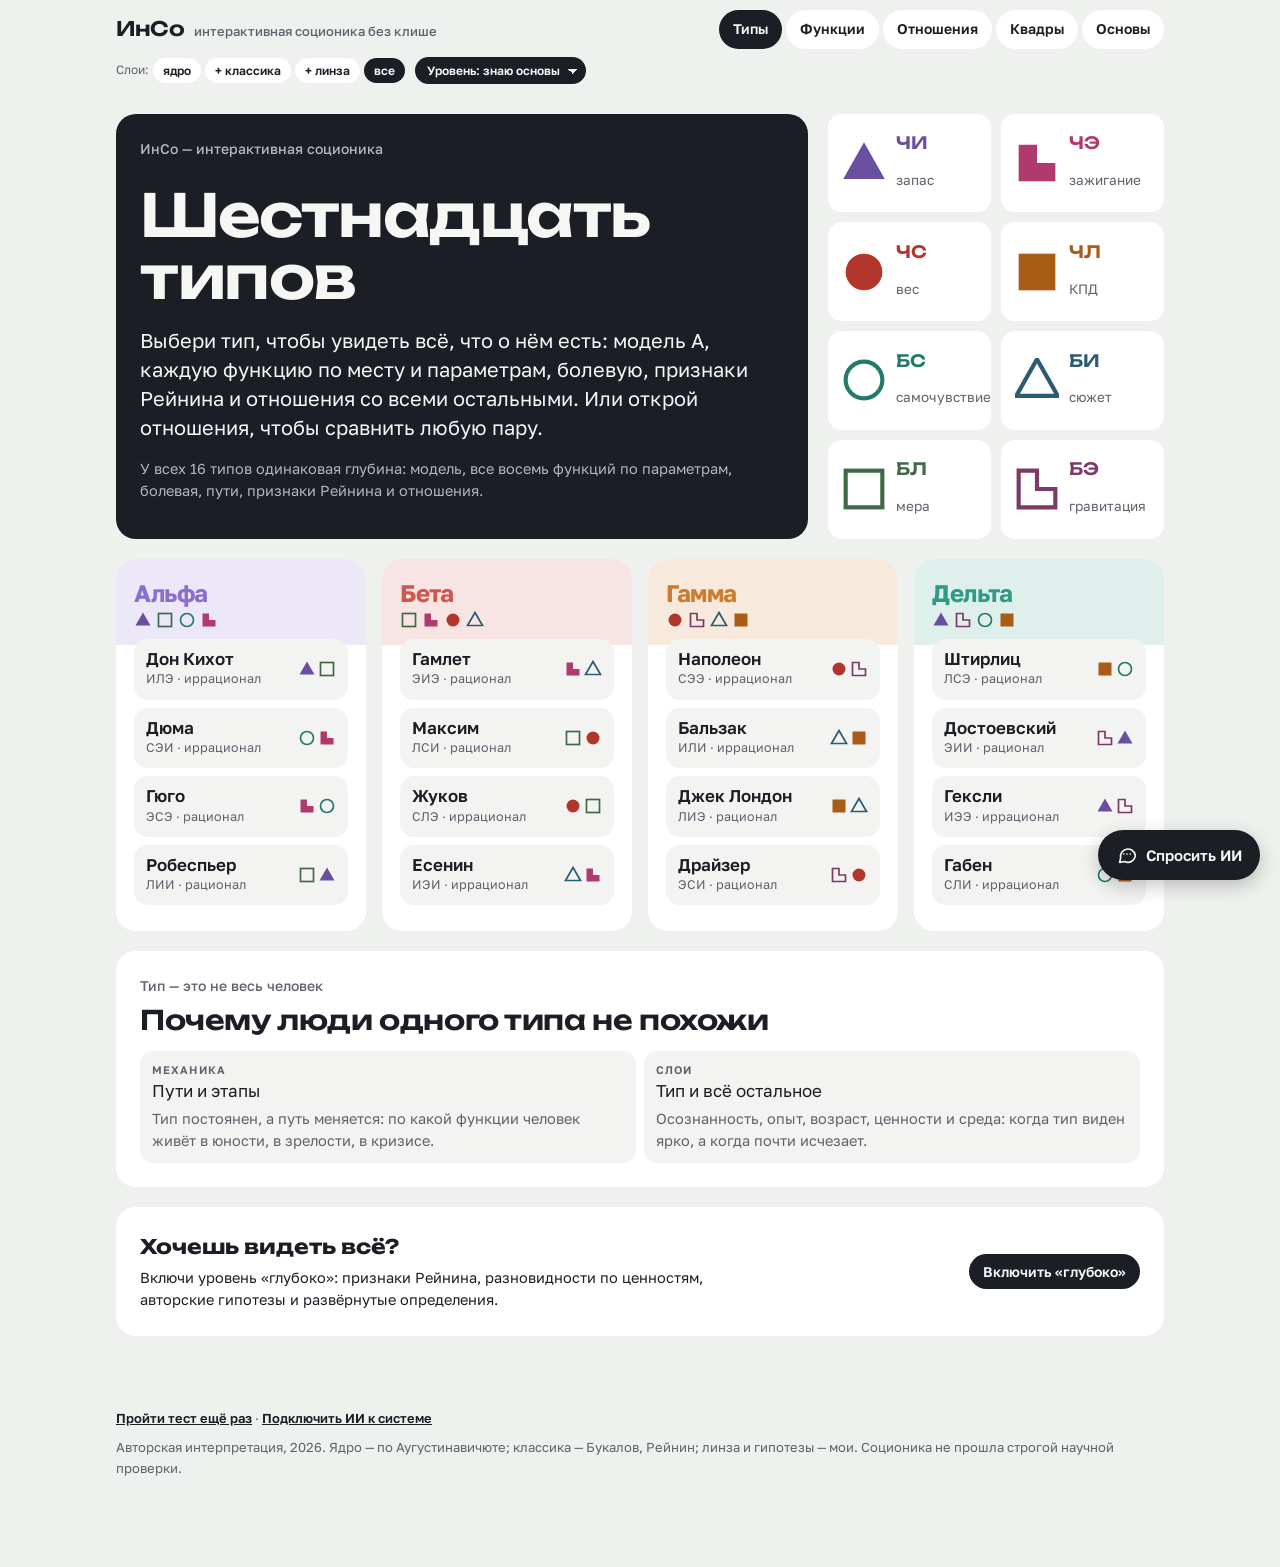
==== commit 8cb88eaf: "Новичок: простая страница типа (портрет + 4 карточки), переход между уровнями по ходу чтения" ====
--- a/index.html
+++ b/index.html
@@ -965,6 +965,42 @@
 .hwh b{font-size:17px}
 .hw ol{margin:6px 0 8px;padding-left:1.3em} .hw li{margin:.35em 0}
 .hw code{font-size:.92em;background:var(--card);padding:1px 6px;border-radius:6px}
+
+h1,h2{overflow-wrap:break-word;hyphens:auto;-webkit-hyphens:auto}
+.tchip{display:inline-flex;align-items:center;gap:4px;padding:3px 11px;border-radius:999px;background:var(--s2);color:var(--fg);font-weight:600;font-size:.88em;text-decoration:none;box-shadow:inset 0 0 0 1px var(--line);white-space:nowrap;vertical-align:baseline}
+.tchip:hover{background:var(--ink);color:var(--inkfg);box-shadow:none}
+.rnsides{display:grid;grid-template-columns:1fr 1fr;gap:12px}
+.rnside{background:var(--s2);border-radius:var(--r-md);padding:16px}
+.rntypes{display:flex;flex-wrap:wrap;gap:6px;margin-top:8px}
+.rnt{display:inline-flex;align-items:center;gap:5px;background:var(--card);border-radius:999px;padding:4px 10px 4px 7px;text-decoration:none;color:var(--fg);font-size:14px;font-weight:600}
+.rnt .sym{width:16px;height:16px}
+.rnt:hover{box-shadow:inset 0 0 0 1.5px var(--c)}
+@media (max-width:560px){ .rnsides{grid-template-columns:1fr} }
+.rnrow{border-left:0!important;padding-left:0!important}
+.rnrow[open]{background:var(--s2)!important;border-radius:var(--r-md)!important;padding:0 14px!important}
+.rnrow .rntypes{align-items:center}
+.rnrow[open] .rnt{background:var(--card)}
+
+.analogy.portrait{font-size:clamp(16px,1.6vw,18px);line-height:1.6;font-family:var(--sans)}
+.ptrg{display:grid;gap:8px}
+.ptrb{background:var(--s2);border-radius:var(--r-md);padding:0 16px}
+.ptrb>summary{list-style:none;cursor:pointer;font-weight:700;padding:12px 0;display:flex;justify-content:space-between;align-items:center}
+.ptrb>summary::after{content:"+";font-size:20px;color:var(--mut)} .ptrb[open]>summary::after{content:"−"}
+.ptrb>summary::-webkit-details-marker{display:none}
+.ptrb p{margin:0 0 14px;max-width:72ch;line-height:1.75}
+.ptrb .tchip,.rnb .tchip{padding:0 9px;line-height:1.5}
+
+.only0{display:none} body[data-level="0"] .only0{display:block}
+.simple4{display:grid;grid-template-columns:1fr 1fr;gap:12px;margin-top:6px}
+.s4{background:color-mix(in srgb,var(--c) 10%,var(--card));border-radius:var(--r-md);padding:16px}
+.s4 b{display:block;font-family:var(--display);font-weight:600;font-size:18px;color:var(--c);margin-bottom:6px}
+.s4 p{margin:0;font-size:16px;line-height:1.55} .s4 a{color:var(--fg);font-weight:700}
+.lvup{display:flex;gap:16px;align-items:center;justify-content:space-between;flex-wrap:wrap}
+.lvup b{font-family:var(--display);font-size:20px} .lvup p{margin:4px 0 0}
+.lvup .tbtn,#lvtoast .tbtn:not(.ghost){background:var(--ink);color:var(--inkfg)}
+#lvtoast{position:fixed;left:50%;transform:translateX(-50%);bottom:max(20px,env(safe-area-inset-bottom,0px));z-index:44;background:var(--card);color:var(--fg);border-radius:20px;padding:14px 16px;width:min(520px,calc(100% - 32px));box-shadow:0 0 0 1px var(--line),0 18px 50px rgba(27,30,36,.2)}
+#lvtoast p{margin:0 0 10px} #lvtoast div{display:flex;gap:8px;flex-wrap:wrap}
+@media (max-width:560px){ .simple4{grid-template-columns:1fr} #lvtoast{bottom:max(84px,env(safe-area-inset-bottom,0px))} }
 </style>
 
 <header class="top"><div class="in">
@@ -977,7 +1013,7 @@
 <div id="tip" role="tooltip" hidden></div>
 
 <script>
-const D = {"rnfull": [{"n": "Экстраверсия / интроверсия", "p": "экстраверты", "m": "интроверты", "codes": ["ILE", "ESE", "EIE", "SLE", "SEE", "LIE", "LSE", "IEE"], "k": "jung", "d": "Ведущая — чёрный аспект (объект сам по себе) или белый (отношения между объектами).", "r": null, "pd": "Ведущая — чёрный аспект: внимание сначала к объекту самому по себе — его запасу, накалу, весу, работе.", "md": "Ведущая — белый аспект: внимание сначала к связям между объектами — самочувствию, сюжету, мере, притяжению.", "same": "Оба начинают с одного: с объекта самого по себе (чёрная ведущая) или со связей между объектами (белая). Фокус общий.", "diff": "Один начинает с объекта самого по себе, другой — со связей между объектами. Фокусы дополняют друг друга, но легко смотреть мимо."}, {"n": "Интуиция / сенсорика", "p": "интуиты", "m": "сенсорики", "codes": ["ILE", "LII", "EIE", "IEI", "ILI", "LIE", "EII", "IEE"], "k": "jung", "d": "Сильный иррациональный аспект в эго — интуитивный или сенсорный.", "r": null, "pd": "Сильный иррациональный аспект в эго — интуиция: замечает возможное и линию событий.", "md": "Сильный иррациональный аспект в эго — сенсорика: замечает вес и ощущение того, что есть.", "same": "Общий язык восприятия: оба сильнее в одном — в возможном и линии событий или в весе и ощущении.", "diff": "Один сильнее в возможном и линии событий, другой — в весе и ощущении. То, что один видит сразу, другой замечает с трудом."}, {"n": "Логика / этика", "p": "логики", "m": "этики", "codes": ["ILE", "LII", "LSI", "SLE", "ILI", "LIE", "LSE", "SLI"], "k": "jung", "d": "Сильный рациональный аспект в эго — логический или этический.", "r": null, "pd": "Сильный рациональный аспект в эго — логика: оценивает мерой и толком.", "md": "Сильный рациональный аспект в эго — этика: оценивает притяжением и накалом.", "same": "Общий способ оценивать: оба опираются на меру и толк или на притяжение и накал.", "diff": "Один оценивает мерой и толком, другой — притяжением и накалом. Решение, очевидное одному, другому кажется странным."}, {"n": "Рациональность / иррациональность", "p": "рационалы", "m": "иррационалы", "codes": ["ESE", "LII", "EIE", "LSI", "LIE", "ESI", "LSE", "EII"], "k": "jung", "d": "Ведущая функция оценивает или воспринимает.", "r": null, "pd": "Ведущая оценивает: сначала суждение, потом действие в его рамках; решения держат.", "md": "Ведущая воспринимает: сначала принимают картину, решение пересматривают, когда она меняется.", "same": "Общий ритм: оба либо сначала решают и держатся решения, либо сначала смотрят и решают по ходу.", "diff": "Разный ритм: один решает заранее и держится плана, другой пересматривает по ходу. Частый источник трения в быту и делах."}, {"n": "Статика / динамика", "p": "статики", "m": "динамики", "codes": ["ILE", "LII", "LSI", "SLE", "SEE", "ESI", "EII", "IEE"], "k": "model", "d": "Обычно описывают как мышление состояниями против мышления процессами.", "r": "Ведущая — статический аспект (ЧИ, ЧС, БЛ, БЭ: состояние объекта или связи) или динамический (ЧЭ, ЧЛ, БС, БИ: процесс).", "pd": "Ведущая — статический аспект (ЧИ, ЧС, БЛ, БЭ): мир видится как набор состояний и связей.", "md": "Ведущая — динамический аспект (ЧЭ, ЧЛ, БС, БИ): мир видится как процессы и изменения.", "same": "Оба описывают мир одинаково: состояниями или процессами. Легко понять, о чём говорит другой.", "diff": "Один описывает мир состояниями, другой — процессами. Говоря об одном и том же, легко говорить мимо."}, {"n": "Демократия / аристократия", "p": "демократы", "m": "аристократы", "codes": ["ILE", "SEI", "ESE", "LII", "SEE", "ILI", "LIE", "ESI"], "k": "model", "d": "Обычно описывают как равноправие против восприятия людей через группы и ранги.", "r": "Квадральный признак. Демократы ценят пары ЧИ + БЛ или ЧС + БЭ (альфа, гамма), аристократы — ЧС + БЛ или ЧИ + БЭ (бета, дельта).", "pd": "Ценят пары ЧИ + БЛ или ЧС + БЭ (альфа, гамма). Обычно описывают как взгляд на человека вне групп и рангов.", "md": "Ценят пары ЧС + БЛ или ЧИ + БЭ (бета, дельта). Обычно описывают как восприятие через группы, статус, принадлежность.", "same": "Одна ось ценностей: оба ценят одинаковые пары аспектов.", "diff": "Разные пары ценных аспектов: то, что для одного важно в связке, другому кажется отдельными вещами."}, {"n": "Весёлость / серьёзность", "p": "весёлые", "m": "серьёзные", "codes": ["ILE", "SEI", "ESE", "LII", "EIE", "LSI", "SLE", "IEI"], "k": "model", "d": "Обычно описывают как ценность эмоций против ценности отношений.", "r": "Квадральный признак. Весёлые ценят ЧЭ и БЛ (альфа, бета), серьёзные — ЧЛ и БЭ (гамма, дельта).", "pd": "Ценят ЧЭ и БЛ (альфа, бета): зажигание и меру.", "md": "Ценят ЧЛ и БЭ (гамма, дельта): КПД и гравитацию.", "same": "Оба ценят одно: меру и зажигание или КПД и гравитацию.", "diff": "Один ценит меру и зажигание, другой — КПД и гравитацию. Разное представление о том, что вообще имеет значение."}, {"n": "Рассудительность / решительность", "p": "рассудительные", "m": "решительные", "codes": ["ILE", "SEI", "ESE", "LII", "LSE", "EII", "IEE", "SLI"], "k": "model", "d": "Обычно описывают как ценность ощущений и возможностей против ценности воли и времени.", "r": "Квадральный признак. Рассудительные ценят ЧИ и БС (альфа, дельта), решительные — ЧС и БИ (бета, гамма).", "pd": "Ценят ЧИ и БС (альфа, дельта): запас и самочувствие.", "md": "Ценят ЧС и БИ (бета, гамма): вес и сюжет.", "same": "Оба ценят одно: запас и самочувствие или вес и сюжет.", "diff": "Один ценит запас и самочувствие, другой — вес и сюжет. Разное отношение к напору и к удобству."}, {"n": "Беспечность / предусмотрительность", "p": "беспечные", "m": "предусмотрительные", "codes": ["ILE", "SEI", "EIE", "LSI", "LIE", "ESI", "IEE", "SLI"], "k": "desc", "d": "Обычно описывают как ориентацию на разнообразие и удобство против открытой опоры на волю.", "r": null, "pd": "Так обычно описывают: опора на разнообразие и удобство, подготовка — по ходу.", "md": "Так обычно описывают: опора на подготовку и открытую волю, запас на случай трудностей.", "same": null, "diff": null}, {"n": "Уступчивость / упрямство", "p": "уступчивые", "m": "упрямые", "codes": ["ILE", "SEI", "SLE", "IEI", "LIE", "ESI", "LSE", "EII"], "k": "desc", "d": "Обычно описывают как работу с целями и уступку ресурсов против удержания ресурсов.", "r": null, "pd": "Так обычно описывают: держатся цели, ресурсы готовы уступить.", "md": "Так обычно описывают: держатся ресурсов, в целях готовы уступить.", "same": null, "diff": null}, {"n": "Квестимность / деклатимность", "p": "квестимы", "m": "деклатимы", "codes": ["ILE", "LII", "EIE", "IEI", "SEE", "ESI", "LSE", "SLI"], "k": "desc", "d": "Обычно описывают как вопросительную манеру диалога против утвердительной.", "r": null, "pd": "Так обычно описывают: мысль через вопросы и обсуждение, диалог как совместный поиск.", "md": "Так обычно описывают: мысль через утверждение, законченные высказывания, диалог как обмен монологами.", "same": null, "diff": null}, {"n": "Позитивизм / негативизм", "p": "позитивисты", "m": "негативисты", "codes": ["ILE", "ESE", "LSI", "IEI", "SEE", "LIE", "EII", "SLI"], "k": "desc", "d": "Обычно описывают как внимание к тому, что есть, против внимания к тому, чего нет.", "r": null, "pd": "Так обычно описывают: внимание к тому, что есть и что получилось.", "md": "Так обычно описывают: внимание к тому, чего нет и чего не хватает.", "same": null, "diff": null}, {"n": "Тактика / стратегия", "p": "тактики", "m": "стратеги", "codes": ["ILE", "ESE", "LSI", "IEI", "ILI", "ESI", "LSE", "IEE"], "k": "desc", "d": "Обычно описывают как опору на путь и шаги против опоры на цель.", "r": null, "pd": "Так обычно описывают: опора на путь и шаги; цель может меняться по дороге.", "md": "Так обычно описывают: опора на цель; путь к ней подбирается.", "same": null, "diff": null}, {"n": "Конструктивизм / эмотивизм", "p": "конструктивисты", "m": "эмотивисты", "codes": ["ILE", "ESE", "EIE", "SLE", "ILI", "ESI", "EII", "SLI"], "k": "desc", "d": "Обычно описывают как разрядку через дело и решение против разрядки через общее переживание.", "r": null, "pd": "Так обычно описывают: напряжение разряжается через дело и решение.", "md": "Так обычно описывают: напряжение разряжается через общее переживание.", "same": null, "diff": null}, {"n": "Процесс / результат", "p": "процессоры", "m": "результаторы", "codes": ["ILE", "SEI", "EIE", "LSI", "SEE", "ILI", "LSE", "EII"], "k": "desc", "d": "Обычно описывают как увлечённость ходом дела против направленности на итог.", "r": null, "pd": "Так обычно описывают: увлечённость ходом дела; начать и прервать легко в любой момент.", "md": "Так обычно описывают: направленность на итог; этап хочется довести до конца.", "same": null, "diff": null}], "howp": [[["Опыт", "своё пережитое"], ["Нормы", "как принято"], ["Ситуация", "что нужно здесь"], ["Время", "куда всё идёт"]], [["Опыт", "своё пережитое"], ["Нормы", "как принято"], ["Ситуация", "гибко отступает от правил ради результата"]], [["Опыт", "своё пережитое"], ["Нормы", "действует «по учебнику», ссылается на авторитеты"]], [["Опыт", "только своё, часто болезненное; промах ощущается как провал"]], [["Опыт", "только «моё — не моё», почти неосознанно; ждёт помощи извне"]], [["Опыт", "своё пережитое"], ["Нормы", "охотно учится по образцам, ждёт одобрения"]], [["Опыт", "своё пережитое"], ["Нормы", "как принято"], ["Ситуация", "уверенно, но сдерживает себя"]], [["Опыт", "своё"], ["Нормы", "принятое"], ["Ситуация", "здешнее"], ["Время", "всё сразу, но на автомате и незаметно для себя"]]], "analogy": {"Ne": "Как фонарик, который везде находит двери.", "Fe": "Как спичка: чувствует, где можно разжечь.", "Se": "Как руки, которые чувствуют вес.", "Te": "Как мастер, который видит, что выйдет из заготовки.", "Si": "Как звукорежиссёр, который слышит весь зал сразу.", "Ni": "Как читатель, который знает, к чему идёт сюжет.", "Ti": "Как линейка: что больше, что меньше, что лишнее.", "Fi": "Как магнит: что своё, что чужое."}, "cliche": {"Se": ["воля, давление, власть, напор", "вес: масса, форма, выразительность, готовность собраться для рывка — у вещей, решений, пространства, тела"], "Ni": ["сроки, пунктуальность, прогнозы", "сюжет: что из чего вытекает, на какой стадии процесс, созрело ли"], "Si": ["уют и комфорт", "самочувствие: как сочетается всё, что есть одновременно — тело, свет, звук, вещи, процессы"], "Fi": ["отношения с людьми, мораль", "гравитация: что своё, что чужое, какая дистанция — к людям, местам, делам, вещам, идеям"], "Te": ["деньги и работа", "КПД: во что превращается усилие — в деле, технике, теле, быту"], "Ti": ["порядок и правила", "мера: что чему соответствует, к какому классу относится, где противоречие"], "Fe": ["эмоции и настроение", "зажигание: что разгорается и что гаснет — в событии, тексте, проекте, месте"], "Ne": ["креатив и перспективы", "запас: на что ещё способны вещь, человек, идея, положение"]}, "deepfull": {"Ne": "Видеть запас: на что ещё способны вещь, человек, идея или положение, чем они могут стать, какие есть другие выходы. По Аугустинавичюте — потенциальная энергия объекта.", "Fe": "Чувствовать заряд: что разгорается, что гаснет, где «может быть» переходит в «началось», — и уметь поднять или погасить накал. По Аугустинавичюте — переход энергии в движение.", "Se": "Чувствовать массу и форму: сколько что весит, сколько занимает места, готово ли прямо сейчас тратить силу, выразительно ли. По Аугустинавичюте — кинетическая энергия.", "Te": "Видеть, во что превращается энергия: вложенное усилие, полученный результат, потери по дороге. По Аугустинавичюте — использование энергии.", "Si": "Чувствовать, как сочетается всё, что есть одновременно: тело, свет, звук, вещи, процессы — и каково от этого. По Аугустинавичюте — пространство и самочувствие в нём.", "Ni": "Видеть линию: что из чего вытекает, на какой стадии процесс, созрело ли, пора или рано. По Аугустинавичюте — связь событий, идущих друг за другом.", "Ti": "Держать мир в пропорции: что чему равно, что к какому классу относится, что чему противоречит. По Аугустинавичюте — объективная мера одного объекта другим.", "Fi": "Чувствовать силу и знак притяжения: что своё, что чужое, что к чему тянется, какая между всем дистанция. По Аугустинавичюте — субъективное притяжение и отталкивание."}, "pairtxt": {"ILE|SEI": {"Ne": [null, "Запас, который Дон Кихот видит без усилия, попадает ровно туда, где у Дюма тихая жажда. Неизвестность перестаёт быть угрозой."], "Si": [null, "Цельное ощущение от Дюма приходит туда, где у Дон Кихота сигнал опаздывает: идеи начинают жить в реальных вещах и местах."], "Ti": [null, "Мера Дон Кихота даёт Дюма толчок: когда всё разложено и понятно почему, хочется действовать."], "Fe": [null, "Зажигание Дюма даёт Дон Кихоту толчок: идея, на которую откликнулись живо, переходит из «может быть» в «началось»."], "Ni": [null, "Дон Кихот видит сюжет, но не делает его мерилом — Дюма может не изображать того, кто знает, чем всё кончится."], "Se": [null, "Дюма чувствует вес вещей и решений, но не делает его мерилом — Дон Кихоту не нужно изображать весомость."], "Te": [null, "Где у Дюма самое уязвимое, у Дон Кихота сильная фоновая функция: показывает рабочий путь и не устраивает экзаменов на эффективность."], "Fi": [null, "Где у Дон Кихота самое уязвимое, у Дюма сильная фоновая функция: держит «своё» за двоих — место, вещи, дела, связи — и не проверяет на верность."]}, "LSI|EIE": {"Ti": [null, "Система Максима попадает туда, где у Гамлета тихая жажда ясности: в буре переживаний появляются пропорции."], "Fe": [null, "Накал Гамлета попадает туда, где у Максима жажда огня: верная, но холодная система начинает гореть."], "Se": [null, "Вес Максима бодрит Гамлета: на прочное можно опереться и действовать."], "Ni": [null, "Сюжет Гамлета бодрит Максима: система получает направление."], "Te": [null, "Максим видит КПД, но не делает его мерилом — Гамлету не нужно изображать деловитость."], "Fi": [null, "Гамлет чувствует «своё», но не превращает его в устав — Максиму не нужно изображать правильную привязанность."], "Si": [null, "Где у Гамлета самое уязвимое, у Максима сильная фоновая функция: держит тело и пространство в порядке и не делает замечаний."], "Ne": [null, "Где у Максима самое уязвимое, у Гамлета сильная фоновая функция: между делом показывает запасной выход и не высмеивает верность системе."]}, "SEE|ILI": {"Se": [null, "Вес Наполеона попадает туда, где у Бальзака жажда: линия, которую он видит, наконец сдвигается с места."], "Ni": [null, "Сюжет Бальзака попадает туда, где у Наполеона жажда: масса момента получает направление."], "Fi": [null, "Притяжения Наполеона бодрят Бальзака: он чувствует себя своим и выходит из отстранённости."], "Te": [null, "КПД Бальзака бодрит Наполеона: вес и рывок превращаются в результат."], "Si": [null, "Наполеон чувствует удобство, но не делает его мерилом — Бальзаку не нужно изображать «правильный» быт."], "Ne": [null, "Бальзак видит варианты, но не требует новых идей — Наполеону не нужно изображать человека перспектив."], "Fe": [null, "Где у Бальзака самое уязвимое, у Наполеона сильная фоновая функция: разжигает накал вокруг и не требует ответного восторга."], "Ti": [null, "Где у Наполеона самое уязвимое, у Бальзака сильная фоновая функция: тихо проверяет конструкцию, без публичных разборов."]}, "SEI|IEE": {"Si": [null, "Что Дюма делает уверенно и с прицелом на будущее, Гексли ждёт извне и принимает без проверки."], "Ne": [null, "Широкий взгляд Гексли попадает точно туда, где у Дюма тихая жажда."], "Fe": [null, "Дюма разжигает ради людей, а Гексли и сам зажигает фоном — старания проходят незамеченными."], "Fi": [null, "Гексли выстраивает связи, а Дюма держит своих автоматически — помощь кажется лишней."], "Ni": [null, "Гексли не требует от Дюма планов и сроков — роль можно не играть."], "Se": [null, "Дюма не меряется силой — Гексли не нужно изображать жёсткость."], "Te": [null, "То, что бодрит Гексли, — самое уязвимое у Дюма, и прикрыть некому."], "Ti": [null, "Ясность, которая бодрит Дюма, бьёт по болевой Гексли."]}, "ILE|EII": {"Fi": ["удар в болевую", "Главное Достоевского — ровно то, где у Дон Кихота больнее всего. Даже без упрёков, просто живя по меркам «своё — чужое», он задевает: «а тебе это правда дорого?»"], "Ne": ["сильнее в главном", "Достоевский силён и в главной оптике Дон Кихота, но направляет запас на «своё». Удивить его трудно, а идеи Дон Кихота он тихо поправляет: «а зачем это и кому?»"], "Ti": ["инструмент в роль", "Инструмент Дон Кихота — модели и системы — попадает в ролевую Достоевского: тому приходится держать лицо в логике, и это утомляет."], "Se": ["слабое на слабом", "Здесь оба слабы: изображённый напор Дон Кихота редко ранит Достоевского всерьёз, но и опоры в весе ни один другому не даст."], "Te": ["помощь без адреса", "Дон Кихот делает дельно на автомате — ровно то, чего жаждет Достоевский. Но помощь неосознанная и нерегулярная: он не замечает, что этого от него ждут."], "Si": ["общий голод", "Оба ценят самочувствие и оба в нём слабы. Голод общий, а утолить его некому."], "Fe": ["сдержанный огонь", "Достоевский может зажечь, но сдерживает. Дон Кихот, которого накал бодрит, получает меньше, чем хотел бы, и чувствует оценку там, где ждал отклика."], "Ni": ["мимо друг друга", "Оба видят сюжет и оба его не ценят: эта тема между ними просто не возникает."]}, "ILE|ESE": {"Ne": ["подзарядка", "Запас, который Дон Кихот видит без усилия, бодрит Гюго: подъёму есть куда двигаться."], "Fe": ["подзарядка", "Накал Гюго включает Дон Кихота: идея начинает гореть. Но ведущая — это много: долгий накал Дон Кихота перегревает."], "Ti": ["восполнение порциями", "Мера Дон Кихота утоляет жажду Гюго, но приходит через инструмент, по ситуации, а не как постоянный взгляд на мир."], "Si": ["восполнение порциями", "Гюго настраивает ощущения под момент — Дон Кихоту становится легче, — но надолго самочувствие не выстраивает."], "Se": ["снятие роли", "Гюго на автомате придаёт вес — Дон Кихоту не нужно изображать весомость."], "Te": ["снятие роли", "Дон Кихот на автомате видит, как сделать, чтобы сработало, — Гюго не нужно изображать деловитость."], "Fi": ["неполное прикрытие", "Гюго чувствует «своё», но сдерживает: обычно не задевает, но и не держит за двоих. В ссоре может ударить точно: «тебе ведь всё равно»."], "Ni": ["неполное прикрытие", "Дон Кихот видит сюжет, но не делает его мерилом: обычно не пугает. В ссоре может ударить точно: «и к чему это всё приведёт?»"]}, "ESE|LII": {"Ti": [null, "Мера Робеспьера попадает туда, где у Гюго тихая жажда ясности: в накале появляется порядок, и можно не держать всё на одной эмоции."], "Fe": [null, "Накал Гюго попадает туда, где у Робеспьера жажда огня: верная, но холодная схема начинает жить."], "Ne": [null, "Запас Робеспьера бодрит Гюго: неожиданный ход или новая возможность дают повод для следующего подъёма."], "Si": [null, "Самочувствие Гюго бодрит Робеспьера: тепло, еда, удобство возвращают его из головы в тело."], "Te": [null, "Робеспьер видит КПД, но не делает его мерилом — Гюго не нужно изображать деловитость."], "Fi": [null, "Гюго чувствует, кто свой, но не превращает это в правило — Робеспьеру не нужно изображать правильную привязанность."], "Ni": [null, "Где у Гюго самое уязвимое, у Робеспьера сильная фоновая функция: между делом держит линию событий и не спрашивает «а к чему всё это»."], "Se": [null, "Где у Робеспьера самое уязвимое, у Гюго сильная фоновая функция: спокойно занимает место и даёт решению вес, не требуя «дай отпор»."]}, "SLE|IEI": {"Se": [null, "Вес Жукова попадает туда, где у Есенина тихая жажда опоры: появляется тот, кто решит и доведёт, и можно не собираться самому."], "Ni": [null, "Сюжет Есенина попадает туда, где у Жукова жажда направления: сила получает линию — когда идти, а когда подождать."], "Ti": [null, "Мера Жукова бодрит Есенина: размытое ожидание становится понятной схемой, с которой можно начать."], "Fe": [null, "Зажигание Есенина бодрит Жукова: тонко поднятый накал делает напор живым, а не механическим."], "Si": [null, "Жуков чувствует тело и обстановку, но не делает из этого культа — Есенину не нужно изображать бодрость и порядок в быту."], "Ne": [null, "Есенин видит запасные ходы, но не превращает их в требование — Жукову не нужно изображать широту взглядов."], "Te": [null, "Где у Есенина самое уязвимое, у Жукова сильная фоновая функция: между делом налаживает, как сделать, и не говорит «от тебя никакого толку»."], "Fi": [null, "Где у Жукова самое уязвимое, у Есенина сильная фоновая функция: держит «своих» рядом и тихо гасит обиды, которых Жуков не заметил."]}, "LIE|ESI": {"Te": [null, "КПД Джека попадает туда, где у Драйзера тихая жажда толка: появляется тот, кто знает, как сделать с результатом, и можно не тянуть всё на одном принципе."], "Fi": [null, "Гравитация Драйзера попадает туда, где у Джека жажда своих: дело и движение получают тыл — людей, которым он по-настоящему свой."], "Ni": [null, "Сюжет Джека бодрит Драйзера: понятно, к чему всё идёт, и уходит страх, что завтра всё рухнет."], "Se": [null, "Вес Драйзера бодрит Джека: твёрдое «да» и «нет», занятая позиция — и можно рвануть."], "Ti": [null, "Джек видит меру, но не устраивает экзаменов по логике — Драйзеру не нужно доказывать каждое суждение."], "Fe": [null, "Драйзер чувствует накал, но держит его ровным — Джеку не нужно изображать бурные чувства."], "Ne": [null, "Где у Драйзера самое уязвимое, у Джека сильная фоновая функция: между делом находит обходной путь и не пугает «а вдруг всё иначе»."], "Si": [null, "Где у Джека самое уязвимое, у Драйзера сильная фоновая функция: следит, чтобы он поел, выспался и был в тепле, и не делает замечаний."]}, "LSE|EII": {"Te": [null, "КПД Штирлица попадает туда, где у Достоевского тихая жажда толка: благие намерения превращаются в сделанное."], "Fi": [null, "Гравитация Достоевского попадает туда, где у Штирлица жажда своих: налаженный порядок наполняется смыслом «для кого»."], "Si": [null, "Самочувствие Штирлица бодрит Достоевского: ухоженный дом, удобные вещи, вкусная еда возвращают его в тело."], "Ne": [null, "Запас Достоевского бодрит Штирлица: он видит в людях и делах возможности, о которых Штирлиц не думал."], "Ti": [null, "Штирлиц держит правила, но не устраивает экзаменов — Достоевскому не нужно доказывать логичность каждого шага."], "Fe": [null, "Достоевский чувствует накал, но не раздувает его — Штирлицу не нужно изображать восторг."], "Se": [null, "Где у Достоевского самое уязвимое, у Штирлица сильная фоновая функция: спокойно отстаивает место и решения, и Достоевскому не приходится давать отпор."], "Ni": [null, "Где у Штирлица самое уязвимое, у Достоевского сильная фоновая функция: чувствует, когда пора и когда рано, и не говорит «надо было предвидеть»."]}, "SLI|IEE": {"Si": [null, "Самочувствие Габена попадает туда, где у Гексли тихая жажда телесного покоя: появляется тот, рядом с кем удобно, вкусно и спокойно."], "Ne": [null, "Запас Гексли попадает туда, где у Габена жажда новых ходов: привычное дело вдруг показывает другие применения."], "Te": [null, "КПД Габена бодрит Гексли: идеи превращаются в сделанное руками, и хочется продолжать."], "Fi": [null, "Гравитация Гексли бодрит Габена: тёплое «ты свой» вытаскивает его из закрытости."], "Se": [null, "Габен силён в весе, но не меряется силой — Гексли не нужно изображать напористость."], "Ni": [null, "Гексли видит линию, но не требует планов — Габену не нужно изображать дальновидность."], "Ti": [null, "Где у Гексли самое уязвимое, у Габена сильная фоновая функция: между делом раскладывает по полочкам и не говорит «у тебя нет системы»."], "Fe": [null, "Где у Габена самое уязвимое, у Гексли сильная фоновая функция: легко поднимает и гасит накал и не требует «покажи эмоции»."]}}, "icons": {"Fi": "<svg viewBox=\"0 0 200 110\" xmlns=\"http://www.w3.org/2000/svg\" font-family=\"Inter\"><defs><marker id=\"icFi\" viewBox=\"0 0 10 10\" refX=\"8\" refY=\"5\" markerWidth=\"5\" markerHeight=\"5\" orient=\"auto\"><path d=\"M0 0 L10 5 L0 10 z\" fill=\"var(--Fi)\"/></marker></defs><circle cx=\"100\" cy=\"55\" r=\"12\" fill=\"var(--Fi)\"/><ellipse cx=\"100\" cy=\"55\" rx=\"41.6\" ry=\"24.7\" fill=\"none\" stroke=\"var(--Fi)\" stroke-width=\"1.2\"/><ellipse cx=\"100\" cy=\"55\" rx=\"64.0\" ry=\"38.0\" fill=\"none\" stroke=\"var(--Fi)\" stroke-width=\"1.2\"/><ellipse cx=\"100\" cy=\"55\" rx=\"83.2\" ry=\"49.4\" fill=\"none\" stroke=\"var(--Fi)\" stroke-width=\"1.2\"/><circle cx=\"142\" cy=\"50\" r=\"5\" fill=\"var(--Fi)\"/><circle cx=\"40\" cy=\"70\" r=\"5\" fill=\"var(--Fi)\"/><circle cx=\"170\" cy=\"70\" r=\"5\" fill=\"var(--Fi)\"/></svg>", "Te": "<svg viewBox=\"0 0 200 110\" xmlns=\"http://www.w3.org/2000/svg\" font-family=\"Inter\"><defs><marker id=\"icTe\" viewBox=\"0 0 10 10\" refX=\"8\" refY=\"5\" markerWidth=\"5\" markerHeight=\"5\" orient=\"auto\"><path d=\"M0 0 L10 5 L0 10 z\" fill=\"var(--Te)\"/></marker></defs><rect x=\"10\" y=\"38\" width=\"44\" height=\"34\" fill=\"none\" stroke=\"var(--Te)\" stroke-width=\"2\"/><text x=\"32\" y=\"59\" text-anchor=\"middle\" font-size=\"9\" fill=\"var(--Te)\">вход</text><line x1=\"56\" y1=\"55\" x2=\"78\" y2=\"55\" stroke=\"var(--Te)\" stroke-width=\"2\" marker-end=\"url(#icTe)\"/><rect x=\"80\" y=\"38\" width=\"44\" height=\"34\" fill=\"none\" stroke=\"var(--Te)\" stroke-width=\"2\"/><text x=\"102\" y=\"59\" text-anchor=\"middle\" font-size=\"9\" fill=\"var(--Te)\">усилие</text><line x1=\"126\" y1=\"55\" x2=\"148\" y2=\"55\" stroke=\"var(--Te)\" stroke-width=\"2\" marker-end=\"url(#icTe)\"/><rect x=\"150\" y=\"38\" width=\"44\" height=\"34\" fill=\"var(--Te)\"/><text x=\"172\" y=\"59\" text-anchor=\"middle\" font-size=\"9\" fill=\"#F3EFE6\">итог</text><path d=\"M102 74 V 92\" stroke=\"var(--Te)\" stroke-width=\"1.2\" stroke-dasharray=\"2 2\"/><text x=\"102\" y=\"104\" text-anchor=\"middle\" font-size=\"8\" fill=\"var(--Te)\">потери</text></svg>", "Ni": "<svg viewBox=\"0 0 200 110\" xmlns=\"http://www.w3.org/2000/svg\" font-family=\"Inter\"><defs><marker id=\"icNi\" viewBox=\"0 0 10 10\" refX=\"8\" refY=\"5\" markerWidth=\"5\" markerHeight=\"5\" orient=\"auto\"><path d=\"M0 0 L10 5 L0 10 z\" fill=\"var(--Ni)\"/></marker></defs><path d=\"M10 96 C 50 90, 70 70, 100 50 S 150 16, 190 18\" fill=\"none\" stroke=\"var(--Ni)\" stroke-width=\"2.4\"/><circle cx=\"30\" cy=\"92\" r=\"5\" fill=\"var(--Ni)\"/><circle cx=\"80\" cy=\"62\" r=\"5\" fill=\"var(--Ni)\"/><circle cx=\"130\" cy=\"32\" r=\"5\" fill=\"var(--Ni)\"/><circle cx=\"166\" cy=\"20\" r=\"6\" fill=\"none\" stroke=\"var(--Ni)\" stroke-width=\"1.6\"/></svg>", "Se": "<svg viewBox=\"0 0 200 110\" xmlns=\"http://www.w3.org/2000/svg\" font-family=\"Inter\"><defs><marker id=\"icSe\" viewBox=\"0 0 10 10\" refX=\"8\" refY=\"5\" markerWidth=\"5\" markerHeight=\"5\" orient=\"auto\"><path d=\"M0 0 L10 5 L0 10 z\" fill=\"var(--Se)\"/></marker></defs><circle cx=\"70\" cy=\"55\" r=\"34\" fill=\"var(--Se)\"/><line x1=\"108\" y1=\"55\" x2=\"180\" y2=\"55\" stroke=\"var(--Se)\" stroke-width=\"5\" marker-end=\"url(#icSe)\"/><circle cx=\"70\" cy=\"55\" r=\"48\" fill=\"none\" stroke=\"var(--Se)\" stroke-width=\"1\" stroke-dasharray=\"2 3\"/></svg>", "Ti": "<svg viewBox=\"0 0 200 110\" xmlns=\"http://www.w3.org/2000/svg\" font-family=\"Inter\"><defs><marker id=\"icTi\" viewBox=\"0 0 10 10\" refX=\"8\" refY=\"5\" markerWidth=\"5\" markerHeight=\"5\" orient=\"auto\"><path d=\"M0 0 L10 5 L0 10 z\" fill=\"var(--Ti)\"/></marker></defs><line x1=\"10\" y1=\"92\" x2=\"190\" y2=\"92\" stroke=\"var(--Ti)\" stroke-width=\"2\"/><line x1=\"10\" y1=\"86\" x2=\"10\" y2=\"98\" stroke=\"var(--Ti)\" stroke-width=\"1\"/><line x1=\"40\" y1=\"86\" x2=\"40\" y2=\"98\" stroke=\"var(--Ti)\" stroke-width=\"1\"/><line x1=\"70\" y1=\"86\" x2=\"70\" y2=\"98\" stroke=\"var(--Ti)\" stroke-width=\"1\"/><line x1=\"100\" y1=\"86\" x2=\"100\" y2=\"98\" stroke=\"var(--Ti)\" stroke-width=\"1\"/><line x1=\"130\" y1=\"86\" x2=\"130\" y2=\"98\" stroke=\"var(--Ti)\" stroke-width=\"1\"/><line x1=\"160\" y1=\"86\" x2=\"160\" y2=\"98\" stroke=\"var(--Ti)\" stroke-width=\"1\"/><line x1=\"190\" y1=\"86\" x2=\"190\" y2=\"98\" stroke=\"var(--Ti)\" stroke-width=\"1\"/><rect x=\"30\" y=\"60\" width=\"28\" height=\"28\" fill=\"none\" stroke=\"var(--Ti)\" stroke-width=\"1.8\"/><rect x=\"80\" y=\"36\" width=\"52\" height=\"52\" fill=\"none\" stroke=\"var(--Ti)\" stroke-width=\"1.8\"/><rect x=\"148\" y=\"8\" width=\"80\" height=\"80\" fill=\"none\" stroke=\"var(--Ti)\" stroke-width=\"1.8\"/></svg>", "Fe": "<svg viewBox=\"0 0 200 110\" xmlns=\"http://www.w3.org/2000/svg\" font-family=\"Inter\"><defs><marker id=\"icFe\" viewBox=\"0 0 10 10\" refX=\"8\" refY=\"5\" markerWidth=\"5\" markerHeight=\"5\" orient=\"auto\"><path d=\"M0 0 L10 5 L0 10 z\" fill=\"var(--Fe)\"/></marker></defs><path d=\"M10 92 C 60 90, 80 80, 100 50 S 140 18, 190 22\" fill=\"none\" stroke=\"var(--Fe)\" stroke-width=\"2.4\"/><g transform=\"translate(100,50)\"><path d=\"M0 -16 L5 -5 L16 -5 L7 2 L10 14 L0 7 L-10 14 L-7 2 L-16 -5 L-5 -5 Z\" fill=\"var(--Fe)\"/></g></svg>", "Ne": "<svg viewBox=\"0 0 200 110\" xmlns=\"http://www.w3.org/2000/svg\" font-family=\"Inter\"><defs><marker id=\"icNe\" viewBox=\"0 0 10 10\" refX=\"8\" refY=\"5\" markerWidth=\"5\" markerHeight=\"5\" orient=\"auto\"><path d=\"M0 0 L10 5 L0 10 z\" fill=\"var(--Ne)\"/></marker></defs><circle cx=\"40\" cy=\"55\" r=\"16\" fill=\"var(--Ne)\"/><path d=\"M56 55 C 90 55, 110 14, 160 14\" fill=\"none\" stroke=\"var(--Ne)\" stroke-width=\"1.6\" stroke-dasharray=\"3 3\" marker-end=\"url(#icNe)\"/><circle cx=\"172\" cy=\"14\" r=\"6\" fill=\"none\" stroke=\"var(--Ne)\" stroke-width=\"1.4\"/><path d=\"M56 55 C 90 55, 110 40, 160 40\" fill=\"none\" stroke=\"var(--Ne)\" stroke-width=\"1.6\" stroke-dasharray=\"3 3\" marker-end=\"url(#icNe)\"/><circle cx=\"172\" cy=\"40\" r=\"6\" fill=\"none\" stroke=\"var(--Ne)\" stroke-width=\"1.4\"/><path d=\"M56 55 C 90 55, 110 70, 160 70\" fill=\"none\" stroke=\"var(--Ne)\" stroke-width=\"1.6\" stroke-dasharray=\"3 3\" marker-end=\"url(#icNe)\"/><circle cx=\"172\" cy=\"70\" r=\"6\" fill=\"none\" stroke=\"var(--Ne)\" stroke-width=\"1.4\"/><path d=\"M56 55 C 90 55, 110 96, 160 96\" fill=\"none\" stroke=\"var(--Ne)\" stroke-width=\"1.6\" stroke-dasharray=\"3 3\" marker-end=\"url(#icNe)\"/><circle cx=\"172\" cy=\"96\" r=\"6\" fill=\"none\" stroke=\"var(--Ne)\" stroke-width=\"1.4\"/></svg>", "Si": "<svg viewBox=\"0 0 200 110\" xmlns=\"http://www.w3.org/2000/svg\" font-family=\"Inter\"><defs><marker id=\"icSi\" viewBox=\"0 0 10 10\" refX=\"8\" refY=\"5\" markerWidth=\"5\" markerHeight=\"5\" orient=\"auto\"><path d=\"M0 0 L10 5 L0 10 z\" fill=\"var(--Si)\"/></marker></defs><path d=\"M10 40 C 30 20, 50 20, 70 40 S 110 60, 130 40 S 170 20, 190 40\" fill=\"none\" stroke=\"var(--Si)\" stroke-width=\"2.2\"/><path d=\"M10 70 C 30 50, 50 50, 70 70 S 110 90, 130 70 S 170 50, 190 70\" fill=\"none\" stroke=\"var(--Si)\" stroke-width=\"2.2\" opacity=\".55\"/><line x1=\"40\" y1=\"18\" x2=\"40\" y2=\"96\" stroke=\"var(--Si)\" stroke-width=\".8\" stroke-dasharray=\"2 3\"/><line x1=\"100\" y1=\"18\" x2=\"100\" y2=\"96\" stroke=\"var(--Si)\" stroke-width=\".8\" stroke-dasharray=\"2 3\"/><line x1=\"160\" y1=\"18\" x2=\"160\" y2=\"96\" stroke=\"var(--Si)\" stroke-width=\".8\" stroke-dasharray=\"2 3\"/></svg>"}, "types": {"ILE": {"name": "Дон Кихот", "ru": "ИЛЭ", "m": ["Ne", "Ti", "Se", "Fi", "Si", "Fe", "Ni", "Te"], "q": "Альфа", "rat": false, "dual": "SEI", "traits": ["экстраверты", "интуиты", "логики", "иррационалы", "статики", "демократы", "весёлые", "рассудительные", "беспечные", "уступчивые", "квестимы", "позитивисты", "тактики", "конструктивисты", "процессоры"], "lens": {"Fi": ["Устойчивое «своё» — дело, место, вещь, человек — держится плохо: отношение плывёт за интересом.", "<div class=\"pr\"><b>Опыт:</b><span>только свои истории привязанностей: какие проекты бросил, какие города любил, какие вещи хранил, какие связи рвались.</span></div><div class=\"pr no\"><b>Нормы:</b><span><i>нет</i> — не знает изнутри, «как положено» быть верным делу, месту, человеку.</span></div><div class=\"pr no\"><b>Ситуация:</b><span><i>нет</i> — не видит, где дистанция уже нарушена и что здесь «чужое».</span></div><div class=\"pr no\"><b>Время:</b><span><i>нет</i> — не чувствует, что со временем станет своим.</span></div><div class=\"it\">Отношение к проекту, городу, вещи, человеку плывёт за интересом, и упрёк «тебе всё равно» попадает в самое уязвимое.</div>"], "Te": ["Между делом видит, как сделать, чтобы сработало, — в технике, работе, чужих делах, — и не придаёт этому значения.", "<div class=\"pr\"><b>Опыт:</b><span>помнит, какие способы сработали.</span></div><div class=\"pr\"><b>Нормы:</b><span>знает, как принято делать хорошо — в работе, технике, общем деле, быту.</span></div><div class=\"pr\"><b>Ситуация:</b><span>видит, как сделать именно здесь, чтобы заработало: какой инструмент, какой порядок, где срезать лишнее.</span></div><div class=\"pr\"><b>Время:</b><span>понимает, во что выльется усилие и где будут потери.</span></div><div class=\"it\">Всё это — на автомате и между делом. Своё умение делать дельно он не ценит и редко замечает.</div>"], "Ni": ["Видит, на какой стадии процесс и что из чего вытекает, но линию не держит как главное.", "<div class=\"pr\"><b>Опыт:</b><span>помнит, как обычно разворачиваются истории, проекты, тренды.</span></div><div class=\"pr\"><b>Нормы:</b><span>знает типовые сюжеты и стадии: как зреет идея, как стареет вещь, как строится дуга трека или фильма.</span></div><div class=\"pr\"><b>Ситуация:</b><span>видит, на какой стадии именно этот процесс и что из чего тут вытекает, — может выбрать момент.</span></div><div class=\"pr no\"><b>Время:</b><span><i>нет</i> — линию не держит как ценность: видит сюжет, но предпочитает оставить его открытым для новых ветвей.</span></div><div class=\"it\">Умеет, но сдерживает: сюжет для него — фон, а не главное.</div>"], "Se": ["Изображает весомость и напор по образцу — перед людьми, в подаче, в решениях, — и быстро выдыхается.", "<div class=\"pr\"><b>Опыт:</b><span>помнит, когда пришлось собраться, занять место или сделать что-то весомым.</span></div><div class=\"pr\"><b>Нормы:</b><span>знает, как «должно выглядеть» основательное: солидная вещь, уверенная подача, заметная форма, — и делает по образцу.</span></div><div class=\"pr no\"><b>Ситуация:</b><span><i>нет</i> — не чувствует массу конкретного: сколько весит этот аргумент, эта вещь, это решение; сколько места здесь занять и когда собрать тело для рывка.</span></div><div class=\"pr no\"><b>Время:</b><span><i>нет</i> — не держит вес на дистанции: мобилизация то есть, то нет.</span></div><div class=\"it\">Поэтому форма и напор выходят то избыточными, то пустыми, а после такой роли он выдыхается.</div>"], "Ti": ["Раскладывает всё по полочкам и строит модели — механизма, проекта, идеи, поведения людей: как устроено и что из чего следует.", "<div class=\"pr\"><b>Опыт:</b><span>помнит, какие объяснения и модели работали.</span></div><div class=\"pr\"><b>Нормы:</b><span>знает принятые схемы, классификации, правила вывода.</span></div><div class=\"pr\"><b>Ситуация:</b><span>строит систему под конкретную задачу — устройство механизма, логику проекта, структуру знания — и легко нарушает канон ради более точной модели.</span></div><div class=\"pr no\"><b>Время:</b><span><i>нет</i> — модель строит для «сейчас» и не держится за неё, когда видит новую возможность.</span></div>"], "Fe": ["Сам накал не поднимает — ни в общении, ни в тексте, ни в подаче, — но оживает, когда рядом что-то загорается.", "<div class=\"pr\"><b>Опыт:</b><span>помнит, что его заводило: музыка, событие, образ, чужой отклик.</span></div><div class=\"pr\"><b>Нормы:</b><span>охотно перенимает образцы того, как выразить и вызвать чувство — в тексте, подаче идеи, оформлении — и рад отклику.</span></div><div class=\"pr no\"><b>Ситуация:</b><span><i>нет</i> — не чувствует, где накал уместен: пишет сухо там, где нужен огонь, или горячится не к месту.</span></div><div class=\"pr no\"><b>Время:</b><span><i>нет</i> — не выстраивает драматургию.</span></div><div class=\"it\">Оживает и включается, когда рядом что-то загорается.</div>"], "Ne": ["В любой ситуации, вещи, идее и человеке видит запас: что ещё может из этого выйти.", "<div class=\"pr\"><b>Опыт:</b><span>помнит, какие ходы, идеи и вещи когда-то «выстрелили».</span></div><div class=\"pr\"><b>Нормы:</b><span>знает, какие возможности обычно бывают в похожих случаях и где их принято искать.</span></div><div class=\"pr\"><b>Ситуация:</b><span>видит, что доступно именно здесь: неиспользованный ресурс, другое применение вещи, свободную нишу, скрытую способность.</span></div><div class=\"pr\"><b>Время:</b><span>видит, во что вырастет идея, проект, вещь или человек через годы, и разворачивает в голове целые ветки «если — то».</span></div><div class=\"it\">Любая ситуация для него — черновик с запасом.</div>"], "Si": ["Ощущения тела и пространства доходят поздно; в хорошо собранном месте вдруг легче думать.", "<div class=\"pr\"><b>Опыт:</b><span>только «мне сейчас хорошо или плохо», и этот сигнал приходит поздно: замёрз, сидит в неудобной позе часами, работает в комнате с гулом.</span></div><div class=\"pr no\"><b>Нормы:</b><span><i>нет</i> — не знает, как обычно делают удобно: свет, высота стола, порядок вещей.</span></div><div class=\"pr no\"><b>Ситуация:</b><span><i>нет</i> — не замечает, что этот свет, этот звук и эта мебель не сочетаются.</span></div><div class=\"pr no\"><b>Время:</b><span><i>нет</i> — не предвидит, каково будет через час в этой обуви или после бессонной ночи.</span></div><div class=\"it\">Вещи выбирает по идее, а не по ощущению. Но когда кто-то настроил пространство, звук, ритм, он мгновенно узнаёт «вот это моё» и принимает без проверки.</div>"]}, "raw": {"Fi": {"Опыт": "только свои истории привязанностей: какие проекты бросил, какие города любил, какие вещи хранил, какие связи рвались.", "итог": "Отношение к проекту, городу, вещи, человеку плывёт за интересом, и упрёк «тебе всё равно» попадает в самое уязвимое.", "Нормы-": "не знает изнутри, «как положено» быть верным делу, месту, человеку.", "Ситуация-": "не видит, где дистанция уже нарушена и что здесь «чужое».", "Время-": "не чувствует, что со временем станет своим."}, "Te": {"Опыт": "помнит, какие способы сработали.", "Нормы": "знает, как принято делать хорошо — в работе, технике, общем деле, быту.", "Ситуация": "видит, как сделать именно здесь, чтобы заработало: какой инструмент, какой порядок, где срезать лишнее.", "Время": "понимает, во что выльется усилие и где будут потери.", "итог": "Всё это — на автомате и между делом. Своё умение делать дельно он не ценит и редко замечает."}, "Ni": {"Опыт": "помнит, как обычно разворачиваются истории, проекты, тренды.", "Нормы": "знает типовые сюжеты и стадии: как зреет идея, как стареет вещь, как строится дуга трека или фильма.", "Ситуация": "видит, на какой стадии именно этот процесс и что из чего тут вытекает, — может выбрать момент.", "Время-": "линию не держит как ценность: видит сюжет, но предпочитает оставить его открытым для новых ветвей.", "итог": "Умеет, но сдерживает: сюжет для него — фон, а не главное."}, "Se": {"Опыт": "помнит, когда пришлось собраться, занять место или сделать что-то весомым.", "Нормы": "знает, как «должно выглядеть» основательное: солидная вещь, уверенная подача, заметная форма, — и делает по образцу.", "Ситуация-": "не чувствует массу конкретного: сколько весит этот аргумент, эта вещь, это решение; сколько места здесь занять и когда собрать тело для рывка.", "Время-": "не держит вес на дистанции: мобилизация то есть, то нет.", "итог": "Поэтому форма и напор выходят то избыточными, то пустыми, а после такой роли он выдыхается."}, "Ti": {"Опыт": "помнит, какие объяснения и модели работали.", "Нормы": "знает принятые схемы, классификации, правила вывода.", "Ситуация": "строит систему под конкретную задачу — устройство механизма, логику проекта, структуру знания — и легко нарушает канон ради более точной модели.", "Время-": "модель строит для «сейчас» и не держится за неё, когда видит новую возможность."}, "Fe": {"Опыт": "помнит, что его заводило: музыка, событие, образ, чужой отклик.", "Нормы": "охотно перенимает образцы того, как выразить и вызвать чувство — в тексте, подаче идеи, оформлении — и рад отклику.", "итог": "Оживает и включается, когда рядом что-то загорается.", "Ситуация-": "не чувствует, где накал уместен: пишет сухо там, где нужен огонь, или горячится не к месту.", "Время-": "не выстраивает драматургию."}, "Ne": {"Опыт": "помнит, какие ходы, идеи и вещи когда-то «выстрелили».", "Нормы": "знает, какие возможности обычно бывают в похожих случаях и где их принято искать.", "Ситуация": "видит, что доступно именно здесь: неиспользованный ресурс, другое применение вещи, свободную нишу, скрытую способность.", "Время": "видит, во что вырастет идея, проект, вещь или человек через годы, и разворачивает в голове целые ветки «если — то».", "итог": "Любая ситуация для него — черновик с запасом."}, "Si": {"Опыт": "только «мне сейчас хорошо или плохо», и этот сигнал приходит поздно: замёрз, сидит в неудобной позе часами, работает в комнате с гулом.", "итог": "Вещи выбирает по идее, а не по ощущению. Но когда кто-то настроил пространство, звук, ритм, он мгновенно узнаёт «вот это моё» и принимает без проверки.", "Нормы-": "не знает, как обычно делают удобно: свет, высота стола, порядок вещей.", "Ситуация-": "не замечает, что этот свет, этот звук и эта мебель не сочетаются.", "Время-": "не предвидит, каково будет через час в этой обуви или после бессонной ночи."}}, "port": ["Как картограф неоткрытых земель: где другие видят край карты — в деле, идее или человеке, — он видит, что можно дорисовать, и тут же объясняет, как это устроено.", ["В любой ситуации, вещи, идее и человеке видит запас: другие ходы, иное применение, скрытый ресурс. Душно там, где всё уже решено.", "Раскладывает увиденное по полочкам: строит модели — механизма, проекта, идеи, — объясняет, как это устроено и что из чего следует.", "Чувства сочетаний: тела, вещей, света, звука, ритма. Мысль бежит по вариантам, а пространство вокруг собрано случайно. В хорошо настроенном месте вдруг становится легче думать.", "«Тебе всё равно», «ты ни к чему не привязан». Устойчивое «своё» — дело, место, вещь, человек — у него держится плохо."], "там, где нужно открывать и объяснять: исследования, старт проектов, новые области, разговоры о том, как всё устроено."], "polr": {"how": "«Своим» становится то, в чём есть запас: человек, дело, место, вещь. Когда возможность исчерпана, притяжение пропадает, и он не замечает, что для другой стороны связь осталась. Где дистанция уже нарушена — в разговоре, чужом пространстве, чужом деле, — не чувствует.", "hurt": "«тебе на всех плевать», «ты используешь людей как идеи», моральный приговор, требование доказать преданность.", "defend": "раскладывает логикой (БЛ): «я ничего не нарушал, давай разберём»; уходит в новую идею.", "where": "бросил проект, место, вещь, как только стало скучно, а для других это было важно; не заметил, что зашёл в чужое пространство или дело.", "why": "У Дон Кихота «своё» — то, в чём есть запас; у Жукова — то, что удержано весом. Одна дыра, но смотрят на неё из разных мест.", "short": "«своё» держится, пока есть запас"}, "rel": {"ILE": "id", "SEI": "dual", "ESE": "act", "LII": "mirror", "EIE": "ben_of", "LSI": "rev_of", "SLE": "business", "IEI": "mirage", "SEE": "super", "ILI": "ext", "LIE": "kin", "ESI": "conf", "LSE": "ben_by", "EII": "rev_by", "IEE": "quasi", "SLI": "semi"}}, "SEI": {"name": "Дюма", "ru": "СЭИ", "m": ["Si", "Fe", "Ni", "Te", "Ne", "Ti", "Se", "Fi"], "q": "Альфа", "rat": false, "dual": "ILE", "traits": ["интроверты", "сенсорики", "этики", "иррационалы", "динамики", "демократы", "весёлые", "рассудительные", "беспечные", "уступчивые", "деклатимы", "негативисты", "стратеги", "эмотивисты", "процессоры"], "lens": {"Fi": ["Безошибочно чувствует, что «своё» — место, вещь, дело, человек, — сам этого не замечая.", "<div class=\"pr\"><b>Опыт:</b><span>помнит, что стало «своим»: места, вещи, люди, дела, привычки.</span></div><div class=\"pr\"><b>Нормы:</b><span>знает, что принято беречь и к чему держать дистанцию.</span></div><div class=\"pr\"><b>Ситуация:</b><span>точно чувствует, что сюда подходит, а что чужое: эта вещь не из этого дома, этот трек не для этого вечера, этот человек не для этого дела.</span></div><div class=\"pr\"><b>Время:</b><span>предугадывает, что станет своим, а что так и останется чужим.</span></div><div class=\"it\">Всё это — на автомате и почти без слов, поэтому сам не ценит это умение.</div>"], "Te": ["Трудно заранее рассчитать силы, затраты, результат — в работе, ремонте, учёбе, общем деле.", "<div class=\"pr\"><b>Опыт:</b><span>как сделать, чтобы сработало, понимает только после того, как однажды сделал так сам: рецепт, ремонт, бюджет, рабочий процесс.</span></div><div class=\"pr no\"><b>Нормы:</b><span><i>нет</i> — не знает стандартов: сколько это обычно стоит и сколько займёт.</span></div><div class=\"pr no\"><b>Ситуация:</b><span><i>нет</i> — не видит, где здесь лишние траты сил и денег, какой инструмент удобнее.</span></div><div class=\"pr no\"><b>Время:</b><span><i>нет</i> — не просчитывает, окупится ли и что выйдет в итоге.</span></div><div class=\"it\">Поэтому требование заранее доказать, что выйдет и окупится, звучит как экзамен без шансов.</div>"], "Ni": ["Держит сюжет по образцу — «как обычно идёт» — но не чувствует, на какой стадии процесс сейчас.", "<div class=\"pr\"><b>Опыт:</b><span>помнит, как развивались знакомые истории: чем кончались похожие проекты, как менялись вещи, места, отношения.</span></div><div class=\"pr\"><b>Нормы:</b><span>знает типовые сюжеты: «сначала так, потом так», как обычно идёт ремонт, учёба, сезон, песня, — и строит ход дел по этому образцу.</span></div><div class=\"pr no\"><b>Ситуация:</b><span><i>нет</i> — не видит, на какой стадии именно этот процесс: если история пошла не по образцу, теряет нить и бросает её.</span></div><div class=\"pr no\"><b>Время:</b><span><i>нет</i> — изнутри не чувствует линию: созрело ли, к чему ведёт, что из чего вытекает.</span></div><div class=\"it\">Поэтому сюжет держит «как положено», по правилам, — и это утомляет, как роль.</div>"], "Se": ["Чувствует массу и форму вещей, решений, пространства, но этот вес для него не главное.", "<div class=\"pr\"><b>Опыт:</b><span>помнит, что было весомым и основательным, а что пустым и хлипким: вещи, решения, места, люди.</span></div><div class=\"pr\"><b>Нормы:</b><span>знает, как выглядит основательное и выразительное: добротная вещь, эффектная форма, занятое место.</span></div><div class=\"pr\"><b>Ситуация:</b><span>чувствует массу и форму того, что перед ним: выдержит ли полка, достаточно ли выразительна вещь, сколько места занять, когда собраться и сделать рывок.</span></div><div class=\"pr no\"><b>Время:</b><span><i>нет</i> — не выстраивает силу на дистанции: мобилизуется под момент и отпускает.</span></div><div class=\"it\">Умеет, но сдерживает: вес и напор для него не главное, а иногда лишнее.</div>"], "Ti": ["Ясность бодрит: охотно перенимает готовые системы, правила, классификации.", "<div class=\"pr\"><b>Опыт:</b><span>помнит, какие схемы ему помогли разобраться.</span></div><div class=\"pr\"><b>Нормы:</b><span>с удовольствием перенимает готовые системы: классификации, правила сочетаний, инструкции, рецепты, структуры.</span></div><div class=\"pr no\"><b>Ситуация:</b><span><i>нет</i> — свою систему под конкретную задачу не строит.</span></div><div class=\"pr no\"><b>Время:</b><span><i>нет</i> — не выводит, к чему правило приведёт дальше.</span></div><div class=\"it\">Ясность его бодрит: ценит того, кто разложит всё по полочкам, и рад похвале за понимание.</div>"], "Fe": ["Умеет поднять или погасить накал — в общении, компании, музыке, тексте, оформлении.", "<div class=\"pr\"><b>Опыт:</b><span>помнит, что вызывало подъём: музыка, цвет, сцена, слово, событие.</span></div><div class=\"pr\"><b>Нормы:</b><span>знает принятые способы выразить и вызвать настроение — в тексте, музыке, оформлении, общении.</span></div><div class=\"pr\"><b>Ситуация:</b><span>поднимает или гасит накал под момент: даст треку раскачаться, уберёт кричащую деталь, разрядит сцену.</span></div><div class=\"pr no\"><b>Время:</b><span><i>нет</i> — не выстраивает длинную драматургию — сезона, проекта, сета; работает на «сейчас».</span></div>"], "Ne": ["Не видит другого применения вещи, обходного пути, варианта будущего, — но оживает, когда их показывают.", "<div class=\"pr\"><b>Опыт:</b><span>только личное «моё — не моё»: чужую идею, вещь, маршрут, вариант будущего сразу чувствует как свой или чужой.</span></div><div class=\"pr no\"><b>Нормы:</b><span><i>нет</i> — не знает, где принято искать варианты.</span></div><div class=\"pr no\"><b>Ситуация:</b><span><i>нет</i> — не видит другого применения вещи, обходного пути, скрытого ресурса.</span></div><div class=\"pr no\"><b>Время:</b><span><i>нет</i> — не представляет, во что что-то может вырасти.</span></div><div class=\"it\">Когда привычный ход ломается, кажется, что выхода нет. Новое принимает на веру — поэтому важно, чтобы оно приходило мягко и от того, кому он доверяет.</div>"], "Si": ["Чувствует, как сочетается всё вокруг — свет, звук, фактуры, вкус, ритм, тело, самочувствие людей рядом, — и собирает это в цельное ощущение.", "<div class=\"pr\"><b>Опыт:</b><span>помнит, как ощущались места, вещи, материалы, звуки, еда, ритм дня — что было приятно, что резало.</span></div><div class=\"pr\"><b>Нормы:</b><span>знает, как обычно устроено то, что хорошо ощущается: свет, акустика, фактура, сочетания цветов, удобная форма.</span></div><div class=\"pr\"><b>Ситуация:</b><span>собирает конкретное «здесь» так, чтобы всё сочеталось: переставит лампу, сменит трек, поменяет ткань, сдвинет время.</span></div><div class=\"pr\"><b>Время:</b><span>заранее ощущает, каково будет в этой комнате вечером, в этой одежде через пять часов, в этом ритме через месяц; может физически почувствовать воспоминание, эскиз или описанный словами интерьер.</span></div><div class=\"it\">Поэтому хорошо делает то, где важно цельное ощущение: дизайн, звук, кухня, одежда, пространство, ритм жизни.</div>"]}, "raw": {"Fi": {"Опыт": "помнит, что стало «своим»: места, вещи, люди, дела, привычки.", "Нормы": "знает, что принято беречь и к чему держать дистанцию.", "Ситуация": "точно чувствует, что сюда подходит, а что чужое: эта вещь не из этого дома, этот трек не для этого вечера, этот человек не для этого дела.", "Время": "предугадывает, что станет своим, а что так и останется чужим.", "итог": "Всё это — на автомате и почти без слов, поэтому сам не ценит это умение."}, "Te": {"Опыт": "как сделать, чтобы сработало, понимает только после того, как однажды сделал так сам: рецепт, ремонт, бюджет, рабочий процесс.", "итог": "Поэтому требование заранее доказать, что выйдет и окупится, звучит как экзамен без шансов.", "Нормы-": "не знает стандартов: сколько это обычно стоит и сколько займёт.", "Ситуация-": "не видит, где здесь лишние траты сил и денег, какой инструмент удобнее.", "Время-": "не просчитывает, окупится ли и что выйдет в итоге."}, "Ni": {"Опыт": "помнит, как развивались знакомые истории: чем кончались похожие проекты, как менялись вещи, места, отношения.", "Нормы": "знает типовые сюжеты: «сначала так, потом так», как обычно идёт ремонт, учёба, сезон, песня, — и строит ход дел по этому образцу.", "Ситуация-": "не видит, на какой стадии именно этот процесс: если история пошла не по образцу, теряет нить и бросает её.", "Время-": "изнутри не чувствует линию: созрело ли, к чему ведёт, что из чего вытекает.", "итог": "Поэтому сюжет держит «как положено», по правилам, — и это утомляет, как роль."}, "Se": {"Опыт": "помнит, что было весомым и основательным, а что пустым и хлипким: вещи, решения, места, люди.", "Нормы": "знает, как выглядит основательное и выразительное: добротная вещь, эффектная форма, занятое место.", "Ситуация": "чувствует массу и форму того, что перед ним: выдержит ли полка, достаточно ли выразительна вещь, сколько места занять, когда собраться и сделать рывок.", "Время-": "не выстраивает силу на дистанции: мобилизуется под момент и отпускает.", "итог": "Умеет, но сдерживает: вес и напор для него не главное, а иногда лишнее."}, "Ti": {"Опыт": "помнит, какие схемы ему помогли разобраться.", "Нормы": "с удовольствием перенимает готовые системы: классификации, правила сочетаний, инструкции, рецепты, структуры.", "итог": "Ясность его бодрит: ценит того, кто разложит всё по полочкам, и рад похвале за понимание.", "Ситуация-": "свою систему под конкретную задачу не строит.", "Время-": "не выводит, к чему правило приведёт дальше."}, "Fe": {"Опыт": "помнит, что вызывало подъём: музыка, цвет, сцена, слово, событие.", "Нормы": "знает принятые способы выразить и вызвать настроение — в тексте, музыке, оформлении, общении.", "Ситуация": "поднимает или гасит накал под момент: даст треку раскачаться, уберёт кричащую деталь, разрядит сцену.", "Время-": "не выстраивает длинную драматургию — сезона, проекта, сета; работает на «сейчас»."}, "Ne": {"Опыт": "только личное «моё — не моё»: чужую идею, вещь, маршрут, вариант будущего сразу чувствует как свой или чужой.", "итог": "Когда привычный ход ломается, кажется, что выхода нет. Новое принимает на веру — поэтому важно, чтобы оно приходило мягко и от того, кому он доверяет.", "Нормы-": "не знает, где принято искать варианты.", "Ситуация-": "не видит другого применения вещи, обходного пути, скрытого ресурса.", "Время-": "не представляет, во что что-то может вырасти."}, "Si": {"Опыт": "помнит, как ощущались места, вещи, материалы, звуки, еда, ритм дня — что было приятно, что резало.", "Нормы": "знает, как обычно устроено то, что хорошо ощущается: свет, акустика, фактура, сочетания цветов, удобная форма.", "Ситуация": "собирает конкретное «здесь» так, чтобы всё сочеталось: переставит лампу, сменит трек, поменяет ткань, сдвинет время.", "Время": "заранее ощущает, каково будет в этой комнате вечером, в этой одежде через пять часов, в этом ритме через месяц; может физически почувствовать воспоминание, эскиз или описанный словами интерьер.", "итог": "Поэтому хорошо делает то, где важно цельное ощущение: дизайн, звук, кухня, одежда, пространство, ритм жизни."}}, "port": ["Как хозяин хорошего вечера и звукорежиссёр в одном лице: незаметно делает так, чтобы людям рядом было хорошо, а свет, звук, еда и настроение сложились в одно цельное ощущение.", ["Чувствует, как сочетается всё вокруг — свет, звук, фактуры, вкус, ритм, тело, самочувствие людей рядом, — и собирает это в цельное ощущение. Замечает, что «не то», раньше, чем это можно объяснить.", "Поднимает или гасит накал — в общении, компании, музыке, тексте, оформлении, событии.", "Запаса: другого применения вещи, обходного пути, варианта будущего. Сам их не ищет и неизвестности побаивается, но оживает, когда кто-то показывает: «смотри, можно и так».", "Требование заранее рассчитать результат и доказать эффективность — в работе, ремонте, бюджете. Прикинуть, сколько сил займёт дело и окупится ли оно, ему трудно."], "там, где важно цельное ощущение — для людей и пространства: дизайн, звук, кухня, одежда, забота о самочувствии, атмосфера события, ритм жизни."], "polr": {"how": "Результат проверяет телом: если делать «эффективно» неприятно, это кажется неправильным. Не видит, где лишние траты сил, времени, материала, сколько вложено и что выйдет.", "hurt": "«от тебя никакого толку», оценка по цифрам, требование технологий и отчётов, «займись наконец делом».", "defend": "делает по-своему, «чтобы было хорошо», сглаживает настроением (ЧЭ), откладывает.", "where": "ремонт, учёба, работа, техника, где нужен порядок шагов и расчёт; тратит много сил на то, что можно было сделать проще.", "why": "Дюма проверяет результат телом и самочувствием, Есенин — сюжетом. Первый не делает «эффективно», если это неприятно; второй — пока «не созрело».", "short": "«эффективно» не делает, если неприятно"}, "rel": {"ILE": "dual", "SEI": "id", "ESE": "mirror", "LII": "act", "EIE": "rev_of", "LSI": "ben_of", "SLE": "mirage", "IEI": "business", "SEE": "ext", "ILI": "super", "LIE": "conf", "ESI": "kin", "LSE": "rev_by", "EII": "ben_by", "IEE": "semi", "SLI": "quasi"}}, "ESE": {"name": "Гюго", "ru": "ЭСЭ", "m": ["Fe", "Si", "Te", "Ni", "Ti", "Ne", "Fi", "Se"], "q": "Альфа", "rat": true, "dual": "LII", "traits": ["экстраверты", "сенсорики", "этики", "рационалы", "динамики", "демократы", "весёлые", "рассудительные", "предусмотрительные", "упрямые", "деклатимы", "позитивисты", "тактики", "конструктивисты", "результаторы"], "lens": {"Fi": ["Чувствует, что своё, а что чужое, но сдерживает это.", "<div class=\"pr\"><b>Опыт:</b><span>помнит, что стало своим, а что чужим.</span></div><div class=\"pr\"><b>Нормы:</b><span>знает, что принято беречь и где держать дистанцию.</span></div><div class=\"pr\"><b>Ситуация:</b><span>точно чувствует, что здесь своё, а что чужое: вещь, место, дело, человек.</span></div><div class=\"pr no\"><b>Время:</b><span><i>нет</i> — устойчивую привязанность не делает мерилом: живой подъём для него важнее.</span></div><div class=\"it\">Умеет, но сдерживает. В ссоре этой силой может ударить точно.</div>"], "Te": ["Деловитость изображает по образцу и быстро от неё устаёт.", "<div class=\"pr\"><b>Опыт:</b><span>помнит, какие способы срабатывали.</span></div><div class=\"pr\"><b>Нормы:</b><span>знает, «как положено» делать эффективно, и делает по образцу.</span></div><div class=\"pr no\"><b>Ситуация:</b><span><i>нет</i> — не видит, как сделать именно здесь, чтобы заработало без лишних трат.</span></div><div class=\"pr no\"><b>Время:</b><span><i>нет</i> — не просчитывает, во что выльется усилие.</span></div><div class=\"it\">Деловитость изображает по правилам — и быстро от неё устаёт.</div>"], "Ni": ["Процесс видит как череду ярких моментов без линии; «к чему это всё?» ранит.", "<div class=\"pr\"><b>Опыт:</b><span>только своё: какие истории неожиданно обрывались, какие затягивались.</span></div><div class=\"pr no\"><b>Нормы:</b><span><i>нет</i> — не знает изнутри типовых стадий: как зреет проект, как стареет вещь, как развивается отношение.</span></div><div class=\"pr no\"><b>Ситуация:</b><span><i>нет</i> — не видит, на какой стадии именно этот процесс и что из чего тут вытекает.</span></div><div class=\"pr no\"><b>Время:</b><span><i>нет</i> — не видит, к чему всё ведёт.</span></div><div class=\"it\">Процесс для него — череда ярких моментов без линии между ними. Вопрос «к чему это всё?» и мрачные прогнозы попадают в самое уязвимое.</div>"], "Se": ["На автомате придаёт вещам и решениям вес и доводит до конца.", "<div class=\"pr\"><b>Опыт:</b><span>помнит, что было весомым, а что хлипким.</span></div><div class=\"pr\"><b>Нормы:</b><span>знает, как выглядит основательное и выразительное.</span></div><div class=\"pr\"><b>Ситуация:</b><span>чувствует массу и форму конкретного: занимает место, собирается для рывка, делает вещь заметной.</span></div><div class=\"pr\"><b>Время:</b><span>держит вес на дистанции: доводит до конца то, за что взялся.</span></div><div class=\"it\">Всё это — на автомате. Свою весомость он не ценит и почти не замечает.</div>"], "Ti": ["В подъёме теряются пропорции; ясная система приносит облегчение.", "<div class=\"pr\"><b>Опыт:</b><span>только «эта система моя или нет» — и узнаёт её сразу.</span></div><div class=\"pr no\"><b>Нормы:</b><span><i>нет</i> — сам не держит правил построения системы.</span></div><div class=\"pr no\"><b>Ситуация:</b><span><i>нет</i> — не раскладывает конкретное по полочкам: что важно, что второстепенно.</span></div><div class=\"pr no\"><b>Время:</b><span><i>нет</i> — не выводит следствия правила.</span></div><div class=\"it\">В подъёме теряются пропорции. Ясная, непротиворечивая система приносит облегчение, и он принимает её почти без проверки.</div>"], "Fe": ["Чувствует, где горит, а где гаснет — в человеке, компании, событии, деле, тексте, месте, — и поднимает накал.", "<div class=\"pr\"><b>Опыт:</b><span>помнит, что когда-то зажигало: событие, музыка, место, дело, сцена.</span></div><div class=\"pr\"><b>Нормы:</b><span>знает, как принято создавать подъём — в событии, тексте, оформлении, общении.</span></div><div class=\"pr\"><b>Ситуация:</b><span>чувствует накал конкретного момента и поднимает его: громче, ярче, живее — в компании, деле, пространстве.</span></div><div class=\"pr\"><b>Время:</b><span>видит, как будет нарастать и спадать заряд — вечера, проекта, сезона — и ведёт его к пику.</span></div><div class=\"it\">Через эту оптику он смотрит на мир: живо то, что горит.</div>"], "Ne": ["Сам запас не ищет, но новый ход от другого бодрит.", "<div class=\"pr\"><b>Опыт:</b><span>помнит, какие неожиданные ходы срабатывали.</span></div><div class=\"pr\"><b>Нормы:</b><span>охотно перенимает чужие варианты и идеи.</span></div><div class=\"pr no\"><b>Ситуация:</b><span><i>нет</i> — сам не видит запаса конкретного: другого применения вещи, обходного пути.</span></div><div class=\"pr no\"><b>Время:</b><span><i>нет</i> — не разворачивает ветки «если — то».</span></div><div class=\"it\">Новый ход от другого бодрит: подъёму есть куда двигаться.</div>"], "Si": ["Собирает свет, звук, вкус, фактуры и ритм так, чтобы людям было хорошо, а ощущение усиливало подъём.", "<div class=\"pr\"><b>Опыт:</b><span>помнит, что сочеталось и хорошо ощущалось: вкус, свет, ткань, звук, ритм.</span></div><div class=\"pr\"><b>Нормы:</b><span>знает, как устроено приятное: освещение, фактура, температура, удобная форма, сочетание вкусов.</span></div><div class=\"pr\"><b>Ситуация:</b><span>собирает конкретное «здесь» так, чтобы ощущение усиливало подъём: поменяет свет, добавит музыку, переставит стол.</span></div><div class=\"pr no\"><b>Время:</b><span><i>нет</i> — самочувствие надолго не выстраивает: настраивает под момент и под событие.</span></div>"]}, "raw": {"Fi": {"Опыт": "помнит, что стало своим, а что чужим.", "Нормы": "знает, что принято беречь и где держать дистанцию.", "Ситуация": "точно чувствует, что здесь своё, а что чужое: вещь, место, дело, человек.", "Время-": "устойчивую привязанность не делает мерилом: живой подъём для него важнее.", "итог": "Умеет, но сдерживает. В ссоре этой силой может ударить точно."}, "Te": {"Опыт": "помнит, какие способы срабатывали.", "Нормы": "знает, «как положено» делать эффективно, и делает по образцу.", "Ситуация-": "не видит, как сделать именно здесь, чтобы заработало без лишних трат.", "Время-": "не просчитывает, во что выльется усилие.", "итог": "Деловитость изображает по правилам — и быстро от неё устаёт."}, "Ni": {"Опыт": "только своё: какие истории неожиданно обрывались, какие затягивались.", "Нормы-": "не знает изнутри типовых стадий: как зреет проект, как стареет вещь, как развивается отношение.", "Ситуация-": "не видит, на какой стадии именно этот процесс и что из чего тут вытекает.", "Время-": "не видит, к чему всё ведёт.", "итог": "Процесс для него — череда ярких моментов без линии между ними. Вопрос «к чему это всё?» и мрачные прогнозы попадают в самое уязвимое."}, "Se": {"Опыт": "помнит, что было весомым, а что хлипким.", "Нормы": "знает, как выглядит основательное и выразительное.", "Ситуация": "чувствует массу и форму конкретного: занимает место, собирается для рывка, делает вещь заметной.", "Время": "держит вес на дистанции: доводит до конца то, за что взялся.", "итог": "Всё это — на автомате. Свою весомость он не ценит и почти не замечает."}, "Ti": {"Опыт": "только «эта система моя или нет» — и узнаёт её сразу.", "Нормы-": "сам не держит правил построения системы.", "Ситуация-": "не раскладывает конкретное по полочкам: что важно, что второстепенно.", "Время-": "не выводит следствия правила.", "итог": "В подъёме теряются пропорции. Ясная, непротиворечивая система приносит облегчение, и он принимает её почти без проверки."}, "Fe": {"Опыт": "помнит, что когда-то зажигало: событие, музыка, место, дело, сцена.", "Нормы": "знает, как принято создавать подъём — в событии, тексте, оформлении, общении.", "Ситуация": "чувствует накал конкретного момента и поднимает его: громче, ярче, живее — в компании, деле, пространстве.", "Время": "видит, как будет нарастать и спадать заряд — вечера, проекта, сезона — и ведёт его к пику.", "итог": "Через эту оптику он смотрит на мир: живо то, что горит."}, "Ne": {"Опыт": "помнит, какие неожиданные ходы срабатывали.", "Нормы": "охотно перенимает чужие варианты и идеи.", "Ситуация-": "сам не видит запаса конкретного: другого применения вещи, обходного пути.", "Время-": "не разворачивает ветки «если — то».", "итог": "Новый ход от другого бодрит: подъёму есть куда двигаться."}, "Si": {"Опыт": "помнит, что сочеталось и хорошо ощущалось: вкус, свет, ткань, звук, ритм.", "Нормы": "знает, как устроено приятное: освещение, фактура, температура, удобная форма, сочетание вкусов.", "Ситуация": "собирает конкретное «здесь» так, чтобы ощущение усиливало подъём: поменяет свет, добавит музыку, переставит стол.", "Время-": "самочувствие надолго не выстраивает: настраивает под момент и под событие."}}, "port": ["Как душа праздника, который ещё и художник по свету: чувствует, где людям не хватает подъёма, зажигает их — а цвет, вкус и пространство подхватывают этот подъём.", ["Чувствует, где горит, а где гаснет — в человеке, компании, событии, деле, тексте, месте, — и поднимает накал. Живо для него то, что горит.", "Собирает свет, звук, вкус, фактуры и ритм так, чтобы людям было хорошо, а ощущение усиливало подъём.", "Меры. В подъёме теряются пропорции: что важно, что второстепенно, что чему противоречит. Ясная система приносит облегчение.", "Вопрос «к чему это всё идёт?» и мрачные прогнозы. Процесс видится как череда ярких моментов, а линия между ними — нет."], "там, где нужно зажечь людей и сделать ощутимым: события, компании, сцена, гастрономия, оформление, запуск проектов."], "polr": {"how": "Живёт накалом момента; когда он гаснет, линии между событиями нет. Не видит, на какой стадии дело, отношения, вещь, сезон; ожидание без ясного конца тяжело.", "hurt": "«а к чему всё это?», мрачный прогноз, «рано радуешься», бесконечное «посмотрим».", "defend": "заполняет паузу делами и ощущениями (БС), поднимает настроение, переключает тему.", "where": "затянувшийся ремонт, долгое лечение, проект без видимого конца, пауза после праздника: тревожно, когда «ничего не происходит».", "why": "Гюго теряет линию, когда гаснет накал; Штирлиц — когда кончается план. Пустоту будущего первый заполняет подъёмом, второй — делом.", "short": "гаснет накал — пропадает линия"}, "rel": {"ILE": "act", "SEI": "mirror", "ESE": "id", "LII": "dual", "EIE": "quasi", "LSI": "semi", "SLE": "ben_by", "IEI": "rev_by", "SEE": "kin", "ILI": "conf", "LIE": "super", "ESI": "ext", "LSE": "business", "EII": "mirage", "IEE": "ben_of", "SLI": "rev_of"}}, "LII": {"name": "Робеспьер", "ru": "ЛИИ", "m": ["Ti", "Ne", "Fi", "Se", "Fe", "Si", "Te", "Ni"], "q": "Альфа", "rat": true, "dual": "ESE", "traits": ["интроверты", "интуиты", "логики", "рационалы", "статики", "демократы", "весёлые", "рассудительные", "предусмотрительные", "упрямые", "квестимы", "негативисты", "стратеги", "эмотивисты", "результаторы"], "lens": {"Ti": ["Видит в любом предмете конструкцию: что чему соответствует, к какому классу относится, где противоречие, — в теории, механизме, законе, тексте, в рассуждениях людей.", "<div class=\"pr\"><b>Опыт:</b><span>помнит, какие построения выдерживали проверку, а какие разваливались: доказательство, где одна посылка тянула за собой всё остальное, договор с дырой в формулировке, схема, которая противоречила сама себе.</span></div><div class=\"pr\"><b>Нормы:</b><span>знает правила построения: определение, классификация, доказательство, иерархия понятий. Видит, где нарушен порядок рассуждения, ещё до того, как может это объяснить.</span></div><div class=\"pr\"><b>Ситуация:</b><span>соизмеряет именно этот предмет: в этой таблице одна колонка лишняя, в этом тексте термин меняет смысл на третьей странице, в этом механизме деталь выпадает из ряда остальных.</span></div><div class=\"pr\"><b>Время:</b><span>видит, к чему правило приведёт через годы: где закон начнёт противоречить сам себе, где классификация треснет, когда появятся новые случаи, где система обречена разрастись в хаос.</span></div><div class=\"it\">Через эту оптику он смотрит на мир: верно то, что непротиворечиво. Поэтому хорошо делает то, где нужна чистота конструкции: науку, теорию, право, анализ, проектирование систем.</div>"], "Ne": ["Видит в системе и в человеке запас: другой вариант построения, исключение, неожиданное применение, — и этим делает модель точнее.", "<div class=\"pr\"><b>Опыт:</b><span>помнит, какие неочевидные ходы открывали задачу: взгляд с другой стороны, неожиданная аналогия, исключение, которое оказалось правилом.</span></div><div class=\"pr\"><b>Нормы:</b><span>знает, где обычно прячутся альтернативы: в граничных случаях, в допущениях, которые все принимают молча, в соседних областях.</span></div><div class=\"pr\"><b>Ситуация:</b><span>видит другой путь именно здесь: иное применение этой конструкции, лазейку в этом правиле, новый класс объектов, который в схеме не учтён.</span></div><div class=\"pr no\"><b>Время:</b><span><i>нет</i> — ветки «если — то» надолго не разворачивает: возможность нужна ему, чтобы модель стала точнее, а не ради самой возможности.</span></div>"], "Fi": ["Держит дистанцию и «своё» по правилам, через усилие: вежлив, лоялен, корректен — как положено, — и устаёт от этой роли.", "<div class=\"pr\"><b>Опыт:</b><span>помнит, где сам когда-то сблизился или отдалился: с местом, делом, вещью, человеком.</span></div><div class=\"pr\"><b>Нормы:</b><span>держит «как принято» как свод правил: вежливость, лояльность, граница допустимого, что можно говорить и чего нельзя. Ссылается на принцип: «так поступать нельзя».</span></div><div class=\"pr no\"><b>Ситуация:</b><span><i>нет</i> — не чувствует, что здесь своё, а что чужое: что это место для него уже не своё, что эта вещь здесь лишняя, что этот человек отдалился.</span></div><div class=\"pr no\"><b>Время:</b><span><i>нет</i> — не видит, как притяжение меняется со временем: узнаёт о перемене по факту, когда она уже произошла.</span></div><div class=\"it\">Своё и чужое определяет по принципу, а не по чутью. Держать это через правило утомляет, как роль, которую нельзя снять.</div>"], "Se": ["Вес, напор и форма — самое уязвимое: занять место среди людей, собраться для рывка, придать вещи и доводу выразительность.", "<div class=\"pr\"><b>Опыт:</b><span>только своё: когда приходилось собираться, отстаивать позицию, держать вес — и как тяжело это давалось. Помнит, где «надавили», и обходит такие места.</span></div><div class=\"pr no\"><b>Нормы:</b><span><i>нет</i> — не знает изнутри, как принято отстаивать место в очереди, споре, пространстве, на рынке и как придают вещам весомость.</span></div><div class=\"pr no\"><b>Ситуация:</b><span><i>нет</i> — не чувствует, сколько весит этот довод, эта вещь, это решение, когда собрать тело для рывка, где здесь центр силы.</span></div><div class=\"pr no\"><b>Время:</b><span><i>нет</i> — не держит вес на дистанции: начатое напором бросает, как только нужно давить дальше.</span></div><div class=\"it\">Верное, по его ощущению, должно подействовать само. Напор, грубая форма, «будь твёрже», приказ мобилизоваться прямо сейчас попадают в самое уязвимое.</div>"], "Fe": ["Не хватает накала: построения верны, но холодны. Когда рядом загорается — дело, текст, событие, музыка, — система вдруг оживает.", "<div class=\"pr\"><b>Опыт:</b><span>только «это меня зажигает или нет», и узнаёт сразу: чужой подъём мгновенно чувствует как свой или чужой.</span></div><div class=\"pr no\"><b>Нормы:</b><span><i>нет</i> — не знает, как принято поднимать подъём: в тексте, на событии, в деле.</span></div><div class=\"pr no\"><b>Ситуация:</b><span><i>нет</i> — сам не чувствует, где здесь горит, а где гаснет: в разговоре, в проекте, в комнате.</span></div><div class=\"pr no\"><b>Время:</b><span><i>нет</i> — не выстраивает подъём и спад: заряд от него не зависит.</span></div><div class=\"it\">Заряд от другого принимает почти без проверки. Поэтому рядом с тем, кто зажигает, его точность наконец становится живой.</div>"], "Si": ["Бодрит, когда кто-то настраивает тело, обстановку и ритм: в хорошо собранном месте легче думать.", "<div class=\"pr\"><b>Опыт:</b><span>помнит, где ему было хорошо: тихая комната, удобный стол, правильный свет.</span></div><div class=\"pr\"><b>Нормы:</b><span>охотно перенимает, как устроить свет, режим, вещи, чтобы всё сочеталось, — по совету и образцу.</span></div><div class=\"pr no\"><b>Ситуация:</b><span><i>нет</i> — сам не собирает сочетание здесь: работает в неудобной позе, пока не заболит спина.</span></div><div class=\"pr no\"><b>Время:</b><span><i>нет</i> — не предвидит, каково будет телу через час или после бессонной ночи.</span></div><div class=\"it\">Внимание к самочувствию — своему и обстановки — выводит его из головы в тело и подталкивает к делу.</div>"], "Te": ["Видит, как сделать с толком, но не делает это мерилом: «работает» не значит «правильно».", "<div class=\"pr\"><b>Опыт:</b><span>помнит, какие способы работали, а какие только создавали видимость результата.</span></div><div class=\"pr\"><b>Нормы:</b><span>знает технологии, порядок шагов, стандарты: как принято делать дельно.</span></div><div class=\"pr\"><b>Ситуация:</b><span>видит, где здесь лишние траты сил, материала, времени, и может предложить способ проще — если тот не противоречит принципу.</span></div><div class=\"pr no\"><b>Время:</b><span><i>нет</i> — КПД надолго не просчитывает: эффективность для него ниже верности, и выгодное, но неточное решение он отвергает.</span></div><div class=\"it\">Умеет, но сдерживает. В споре может точно указать, что чужой способ работает плохо, — и этим задеть.</div>"], "Ni": ["На автомате видит, на какой стадии процесс и к чему он ведёт, — и почти не придаёт этому значения.", "<div class=\"pr\"><b>Опыт:</b><span>помнит, как разворачивались похожие истории: теории, проекты, институты, споры.</span></div><div class=\"pr\"><b>Нормы:</b><span>знает типовые стадии процессов: становление, расцвет, застой, распад.</span></div><div class=\"pr\"><b>Ситуация:</b><span>видит, созрело ли сейчас дело, идея, вещь, и выбирает момент, сам того не замечая.</span></div><div class=\"pr\"><b>Время:</b><span>видит, к чему всё идёт, иногда очень далеко, — но говорит об этом между делом.</span></div><div class=\"it\">Всё это фоном. Свой взгляд на линию событий не ценит, поэтому спокойно отдаёт прогноз другому.</div>"]}, "raw": {"Ti": {"Опыт": "помнит, какие построения выдерживали проверку, а какие разваливались: доказательство, где одна посылка тянула за собой всё остальное, договор с дырой в формулировке, схема, которая противоречила сама себе.", "Нормы": "знает правила построения: определение, классификация, доказательство, иерархия понятий. Видит, где нарушен порядок рассуждения, ещё до того, как может это объяснить.", "Ситуация": "соизмеряет именно этот предмет: в этой таблице одна колонка лишняя, в этом тексте термин меняет смысл на третьей странице, в этом механизме деталь выпадает из ряда остальных.", "Время": "видит, к чему правило приведёт через годы: где закон начнёт противоречить сам себе, где классификация треснет, когда появятся новые случаи, где система обречена разрастись в хаос.", "итог": "Через эту оптику он смотрит на мир: верно то, что непротиворечиво. Поэтому хорошо делает то, где нужна чистота конструкции: науку, теорию, право, анализ, проектирование систем."}, "Ne": {"Опыт": "помнит, какие неочевидные ходы открывали задачу: взгляд с другой стороны, неожиданная аналогия, исключение, которое оказалось правилом.", "Нормы": "знает, где обычно прячутся альтернативы: в граничных случаях, в допущениях, которые все принимают молча, в соседних областях.", "Ситуация": "видит другой путь именно здесь: иное применение этой конструкции, лазейку в этом правиле, новый класс объектов, который в схеме не учтён.", "Время-": "ветки «если — то» надолго не разворачивает: возможность нужна ему, чтобы модель стала точнее, а не ради самой возможности."}, "Fi": {"Опыт": "помнит, где сам когда-то сблизился или отдалился: с местом, делом, вещью, человеком.", "Нормы": "держит «как принято» как свод правил: вежливость, лояльность, граница допустимого, что можно говорить и чего нельзя. Ссылается на принцип: «так поступать нельзя».", "Ситуация-": "не чувствует, что здесь своё, а что чужое: что это место для него уже не своё, что эта вещь здесь лишняя, что этот человек отдалился.", "Время-": "не видит, как притяжение меняется со временем: узнаёт о перемене по факту, когда она уже произошла.", "итог": "Своё и чужое определяет по принципу, а не по чутью. Держать это через правило утомляет, как роль, которую нельзя снять."}, "Se": {"Опыт": "только своё: когда приходилось собираться, отстаивать позицию, держать вес — и как тяжело это давалось. Помнит, где «надавили», и обходит такие места.", "Нормы-": "не знает изнутри, как принято отстаивать место в очереди, споре, пространстве, на рынке и как придают вещам весомость.", "Ситуация-": "не чувствует, сколько весит этот довод, эта вещь, это решение, когда собрать тело для рывка, где здесь центр силы.", "Время-": "не держит вес на дистанции: начатое напором бросает, как только нужно давить дальше.", "итог": "Верное, по его ощущению, должно подействовать само. Напор, грубая форма, «будь твёрже», приказ мобилизоваться прямо сейчас попадают в самое уязвимое."}, "Fe": {"Опыт": "только «это меня зажигает или нет», и узнаёт сразу: чужой подъём мгновенно чувствует как свой или чужой.", "Нормы-": "не знает, как принято поднимать подъём: в тексте, на событии, в деле.", "Ситуация-": "сам не чувствует, где здесь горит, а где гаснет: в разговоре, в проекте, в комнате.", "Время-": "не выстраивает подъём и спад: заряд от него не зависит.", "итог": "Заряд от другого принимает почти без проверки. Поэтому рядом с тем, кто зажигает, его точность наконец становится живой."}, "Si": {"Опыт": "помнит, где ему было хорошо: тихая комната, удобный стол, правильный свет.", "Нормы": "охотно перенимает, как устроить свет, режим, вещи, чтобы всё сочеталось, — по совету и образцу.", "Ситуация-": "сам не собирает сочетание здесь: работает в неудобной позе, пока не заболит спина.", "Время-": "не предвидит, каково будет телу через час или после бессонной ночи.", "итог": "Внимание к самочувствию — своему и обстановки — выводит его из головы в тело и подталкивает к делу."}, "Te": {"Опыт": "помнит, какие способы работали, а какие только создавали видимость результата.", "Нормы": "знает технологии, порядок шагов, стандарты: как принято делать дельно.", "Ситуация": "видит, где здесь лишние траты сил, материала, времени, и может предложить способ проще — если тот не противоречит принципу.", "Время-": "КПД надолго не просчитывает: эффективность для него ниже верности, и выгодное, но неточное решение он отвергает.", "итог": "Умеет, но сдерживает. В споре может точно указать, что чужой способ работает плохо, — и этим задеть."}, "Ni": {"Опыт": "помнит, как разворачивались похожие истории: теории, проекты, институты, споры.", "Нормы": "знает типовые стадии процессов: становление, расцвет, застой, распад.", "Ситуация": "видит, созрело ли сейчас дело, идея, вещь, и выбирает момент, сам того не замечая.", "Время": "видит, к чему всё идёт, иногда очень далеко, — но говорит об этом между делом.", "итог": "Всё это фоном. Свой взгляд на линию событий не ценит, поэтому спокойно отдаёт прогноз другому."}}, "port": ["Как математик над доказательством — в теории, законе или споре людей: видит, где лишнее звено и что противоречит остальному, и находит более чистый путь.", ["Видит в любом предмете конструкцию: что чему соответствует, что к какому классу относится, где противоречие — в теории, механизме, законе, тексте, в рассуждениях людей.", "Находит в системе и в человеке запас: другой вариант построения, исключение, неожиданное применение, нераскрытую способность.", "Накала. Его построения верны, но холодны. Когда рядом загорается — дело, событие, текст, — система вдруг оживает.", "Напор, грубая форма, требование «будь твёрже» и мобилизоваться прямо сейчас. Сколько весит довод, вещь или решение, он чувствует плохо."], "там, где нужны точность и ясность: наука, теория, право, анализ, проектирование систем."], "polr": {"how": "Мера важнее массы: верное, по его ощущению, должно подействовать само. Не чувствует, сколько весит его довод, вещь, решение; когда нужно занять место, собраться для рывка, придать вещи форму — теряется.", "hurt": "напор, грубая форма, «будь твёрже», «докажи делом», приказ мобилизоваться прямо сейчас.", "defend": "уходит в теорию и иронию (ЧИ), формализует: «по правилам вы не правы».", "where": "нужно занять место в очереди, споре, пространстве, на рынке; сделать вещь выразительной; собраться на рывок без подготовки.", "why": "Робеспьер считает, что верное подействует само; Достоевский — что вес разрушит «своё». Один не видит смысла в силе, другой видит в ней угрозу.", "short": "верное должно подействовать само"}, "rel": {"ILE": "mirror", "SEI": "act", "ESE": "dual", "LII": "id", "EIE": "semi", "LSI": "quasi", "SLE": "rev_by", "IEI": "ben_by", "SEE": "conf", "ILI": "kin", "LIE": "ext", "ESI": "super", "LSE": "mirage", "EII": "business", "IEE": "rev_of", "SLI": "ben_of"}}, "EIE": {"name": "Гамлет", "ru": "ЭИЭ", "m": ["Fe", "Ni", "Te", "Si", "Ti", "Se", "Fi", "Ne"], "q": "Бета", "rat": true, "dual": "LSI", "traits": ["экстраверты", "интуиты", "этики", "рационалы", "динамики", "аристократы", "весёлые", "решительные", "беспечные", "упрямые", "квестимы", "негативисты", "стратеги", "конструктивисты", "процессоры"], "lens": {"Fi": ["Чувствует, что своё, а что чужое, но не делает из этого правил.", "<div class=\"pr\"><b>Опыт:</b><span>помнит, что и кто стали «своими».</span></div><div class=\"pr\"><b>Нормы:</b><span>знает, что принято беречь и к чему держать дистанцию.</span></div><div class=\"pr\"><b>Ситуация:</b><span>точно чувствует, что здесь своё, а что чужое: вещь, место, человек, идея.</span></div><div class=\"pr no\"><b>Время:</b><span><i>нет</i> — устойчивую привязанность не делает мерилом: живой накал для него важнее.</span></div><div class=\"it\">Умеет, но не превращает это в свод правил.</div>"], "Te": ["Деловитость изображает по правилам и быстро от неё устаёт.", "<div class=\"pr\"><b>Опыт:</b><span>помнит, какие способы срабатывали.</span></div><div class=\"pr\"><b>Нормы:</b><span>знает, «как положено» делать дело: методики, порядок шагов, отчётность.</span></div><div class=\"pr no\"><b>Ситуация:</b><span><i>нет</i> — не видит, как сделать именно здесь, чтобы заработало.</span></div><div class=\"pr no\"><b>Время:</b><span><i>нет</i> — не просчитывает, во что выльется усилие.</span></div><div class=\"it\">Поэтому деловитость изображает по правилам, и это быстро утомляет.</div>"], "Ni": ["Видит, на какой стадии процесс — в деле, отношениях, судьбе человека — и к чему ведёт то, что сейчас горит.", "<div class=\"pr\"><b>Опыт:</b><span>помнит, как разворачивались похожие истории.</span></div><div class=\"pr\"><b>Нормы:</b><span>знает типовые сюжеты и стадии: как зреет кризис, как стареет идея, как строится дуга.</span></div><div class=\"pr\"><b>Ситуация:</b><span>видит, на какой стадии именно этот процесс и что из чего вытекает, — и выбирает момент для слова или шага.</span></div><div class=\"pr no\"><b>Время:</b><span><i>нет</i> — линию не держит как самоцель: использует её как инструмент для накала.</span></div><div class=\"it\">Связывает накал с сюжетом: понимает, к чему ведёт то, что сейчас горит.</div>"], "Se": ["Чужая весомость — уверенный человек, прочное решение, основательная вещь — его мобилизует.", "<div class=\"pr\"><b>Опыт:</b><span>помнит, когда пришлось собраться и сделать что-то весомым.</span></div><div class=\"pr\"><b>Нормы:</b><span>охотно опирается на чужой вес: на прочное решение, основательную вещь, на того, кто доведёт.</span></div><div class=\"pr no\"><b>Ситуация:</b><span><i>нет</i> — сам не чувствует массу конкретного.</span></div><div class=\"pr no\"><b>Время:</b><span><i>нет</i> — не держит вес на дистанции.</span></div><div class=\"it\">Чужая весомость его мобилизует и придаёт уверенности.</div>"], "Ti": ["Пропорции в переживаниях теряются; ясная система приносит облегчение.", "<div class=\"pr\"><b>Опыт:</b><span>только «эта логика моя или нет» — и узнаёт её сразу.</span></div><div class=\"pr no\"><b>Нормы:</b><span><i>нет</i> — сам не держит общих правил построения системы.</span></div><div class=\"pr no\"><b>Ситуация:</b><span><i>нет</i> — не раскладывает конкретное по полочкам.</span></div><div class=\"pr no\"><b>Время:</b><span><i>нет</i> — не выводит следствия правила.</span></div><div class=\"it\">В буре переживаний пропорции теряются. Когда кто-то даёт ясную, непротиворечивую систему, он принимает её с облегчением.</div>"], "Fe": ["Чувствует, где горит и где гаснет, и умеет поднять или погасить накал — в человеке, разговоре, слове, сцене, деле.", "<div class=\"pr\"><b>Опыт:</b><span>помнит, что когда-то зажигало и что гасило: сцены, слова, музыка, события.</span></div><div class=\"pr\"><b>Нормы:</b><span>знает, как принято выражать и вызывать чувство — в тексте, речи, ритуале, искусстве.</span></div><div class=\"pr\"><b>Ситуация:</b><span>чувствует накал конкретного момента и может поднять его или погасить: голосом, словом, паузой, драматургией.</span></div><div class=\"pr\"><b>Время:</b><span>видит, как будет нарастать и спадать заряд — в разговоре, проекте, истории, вечере.</span></div><div class=\"it\">Через эту оптику он объясняет себе мир: живо или мертво, горит или нет.</div>"], "Ne": ["Между делом видит запасной выход и другое применение вещей.", "<div class=\"pr\"><b>Опыт:</b><span>помнит, какие неожиданные ходы срабатывали.</span></div><div class=\"pr\"><b>Нормы:</b><span>знает, где обычно прячутся варианты.</span></div><div class=\"pr\"><b>Ситуация:</b><span>видит запас конкретного: другое применение вещи, запасной выход, скрытую способность.</span></div><div class=\"pr\"><b>Время:</b><span>видит, во что это может вырасти.</span></div><div class=\"it\">Всё это — на автомате и между делом. Своё умение находить выход сам почти не замечает.</div>"], "Si": ["Психика и тело работают несинхронно; сочетание вещей и обстановки чувствует плохо.", "<div class=\"pr\"><b>Опыт:</b><span>только «мне сейчас хорошо или плохо», и тело сообщает это поздно.</span></div><div class=\"pr no\"><b>Нормы:</b><span><i>нет</i> — не держит изнутри норм телесного и бытового удобства.</span></div><div class=\"pr no\"><b>Ситуация:</b><span><i>нет</i> — не замечает, что свет, звук, одежда, поза, вещи вокруг не сочетаются.</span></div><div class=\"pr no\"><b>Время:</b><span><i>нет</i> — не предвидит, каково будет в этой обстановке через час.</span></div><div class=\"it\">Психика и тело работают несинхронно. Замечания о внешности, вкусе, здоровье, быте попадают в самое уязвимое.</div>"]}, "raw": {"Fi": {"Опыт": "помнит, что и кто стали «своими».", "Нормы": "знает, что принято беречь и к чему держать дистанцию.", "Ситуация": "точно чувствует, что здесь своё, а что чужое: вещь, место, человек, идея.", "Время-": "устойчивую привязанность не делает мерилом: живой накал для него важнее.", "итог": "Умеет, но не превращает это в свод правил."}, "Te": {"Опыт": "помнит, какие способы срабатывали.", "Нормы": "знает, «как положено» делать дело: методики, порядок шагов, отчётность.", "Ситуация-": "не видит, как сделать именно здесь, чтобы заработало.", "Время-": "не просчитывает, во что выльется усилие.", "итог": "Поэтому деловитость изображает по правилам, и это быстро утомляет."}, "Ni": {"Опыт": "помнит, как разворачивались похожие истории.", "Нормы": "знает типовые сюжеты и стадии: как зреет кризис, как стареет идея, как строится дуга.", "Ситуация": "видит, на какой стадии именно этот процесс и что из чего вытекает, — и выбирает момент для слова или шага.", "Время-": "линию не держит как самоцель: использует её как инструмент для накала.", "итог": "Связывает накал с сюжетом: понимает, к чему ведёт то, что сейчас горит."}, "Se": {"Опыт": "помнит, когда пришлось собраться и сделать что-то весомым.", "Нормы": "охотно опирается на чужой вес: на прочное решение, основательную вещь, на того, кто доведёт.", "Ситуация-": "сам не чувствует массу конкретного.", "Время-": "не держит вес на дистанции.", "итог": "Чужая весомость его мобилизует и придаёт уверенности."}, "Ti": {"Опыт": "только «эта логика моя или нет» — и узнаёт её сразу.", "Нормы-": "сам не держит общих правил построения системы.", "Ситуация-": "не раскладывает конкретное по полочкам.", "Время-": "не выводит следствия правила.", "итог": "В буре переживаний пропорции теряются. Когда кто-то даёт ясную, непротиворечивую систему, он принимает её с облегчением."}, "Fe": {"Опыт": "помнит, что когда-то зажигало и что гасило: сцены, слова, музыка, события.", "Нормы": "знает, как принято выражать и вызывать чувство — в тексте, речи, ритуале, искусстве.", "Ситуация": "чувствует накал конкретного момента и может поднять его или погасить: голосом, словом, паузой, драматургией.", "Время": "видит, как будет нарастать и спадать заряд — в разговоре, проекте, истории, вечере.", "итог": "Через эту оптику он объясняет себе мир: живо или мертво, горит или нет."}, "Ne": {"Опыт": "помнит, какие неожиданные ходы срабатывали.", "Нормы": "знает, где обычно прячутся варианты.", "Ситуация": "видит запас конкретного: другое применение вещи, запасной выход, скрытую способность.", "Время": "видит, во что это может вырасти.", "итог": "Всё это — на автомате и между делом. Своё умение находить выход сам почти не замечает."}, "Si": {"Опыт": "только «мне сейчас хорошо или плохо», и тело сообщает это поздно.", "Нормы-": "не держит изнутри норм телесного и бытового удобства.", "Ситуация-": "не замечает, что свет, звук, одежда, поза, вещи вокруг не сочетаются.", "Время-": "не предвидит, каково будет в этой обстановке через час.", "итог": "Психика и тело работают несинхронно. Замечания о внешности, вкусе, здоровье, быте попадают в самое уязвимое."}}, "port": ["Как режиссёр спектакля: чувствует, где у людей на сцене и в зале горит, а где провисает, видит, к чему ведёт весь сюжет, — и выстраивает накал под эту линию.", ["Чувствует, где горит и где гаснет: в разговоре, тексте, музыке, проекте, событии. Через это судит, живо ли то, что происходит.", "Видит, на какой стадии процесс и к чему ведёт то, что сейчас горит, — и выбирает момент для слова или шага.", "Меры. В буре переживаний теряются пропорции: что важно, что нет, что чему противоречит. Ясная система приносит облегчение.", "Замечания о внешности, вкусе, здоровье, быте. Психика и тело работают несинхронно, сочетание вещей и обстановки он чувствует плохо."], "там, где нужно зажечь и повести сюжет: сцена, слово, преподавание, медиа, любое дело, которое должно жить и развиваться."], "polr": {"how": "Накал важнее самочувствия: тело и обстановка рассогласованы с переживанием. Забывает поесть, не замечает холода, неудобной позы, разнобоя вещей вокруг.", "hurt": "замечания о внешности, вкусе, здоровье, «у тебя бардак», «нелепо выглядишь».", "defend": "драматизирует или превращает внешнее в образ и сюжет (БИ): «так задумано».", "where": "одежда, дом, еда, режим сна, здоровье: всё «потом»; обстановка вокруг не совпадает с тем, что внутри.", "why": "Гамлет забывает о теле в накале, Джек — в работе. Первый превращает внешнее в образ, второй — отдых в проект.", "short": "в накале забывает о теле"}, "rel": {"ILE": "ben_by", "SEI": "rev_by", "ESE": "quasi", "LII": "semi", "EIE": "id", "LSI": "dual", "SLE": "act", "IEI": "mirror", "SEE": "ben_of", "ILI": "rev_of", "LIE": "business", "ESI": "mirage", "LSE": "super", "EII": "ext", "IEE": "kin", "SLI": "conf"}}, "LSI": {"name": "Максим", "ru": "ЛСИ", "m": ["Ti", "Se", "Fi", "Ne", "Fe", "Ni", "Te", "Si"], "q": "Бета", "rat": true, "dual": "EIE", "traits": ["интроверты", "сенсорики", "логики", "рационалы", "статики", "аристократы", "весёлые", "решительные", "беспечные", "упрямые", "деклатимы", "позитивисты", "тактики", "эмотивисты", "процессоры"], "lens": {"Fi": ["Привязанность выражает «как положено», по правилам, — и это даётся с трудом.", "<div class=\"pr\"><b>Опыт:</b><span>помнит, что и кто оказались «своими», а что — нет.</span></div><div class=\"pr\"><b>Нормы:</b><span>держит «своё» по правилам: как положено относиться к делу, месту, вещи, человеку.</span></div><div class=\"pr no\"><b>Ситуация:</b><span><i>нет</i> — не чувствует живого притяжения конкретного момента: где дистанция сократилась, а где выросла.</span></div><div class=\"pr no\"><b>Время:</b><span><i>нет</i> — не чувствует, что станет своим со временем.</span></div><div class=\"it\">Поэтому привязанность выражает «правильно», по уставу, — и это утомляет, как роль.</div>"], "Te": ["Видит, как сделать выгоднее, но правильность для него важнее пользы.", "<div class=\"pr\"><b>Опыт:</b><span>помнит, какие способы работали.</span></div><div class=\"pr\"><b>Нормы:</b><span>знает, как принято делать эффективно.</span></div><div class=\"pr\"><b>Ситуация:</b><span>видит, где здесь лишние траты и как сделать, чтобы заработало.</span></div><div class=\"pr no\"><b>Время:</b><span><i>нет</i> — не просчитывает выгоду надолго: правильно для него важнее, чем выгодно.</span></div><div class=\"it\">Умеет, но сдерживает: польза без порядка его не убеждает.</div>"], "Ni": ["Бодрится, когда ему показывают сюжет: откуда всё пришло и куда ведёт.", "<div class=\"pr\"><b>Опыт:</b><span>помнит, как развивались знакомые истории.</span></div><div class=\"pr\"><b>Нормы:</b><span>охотно перенимает готовые объяснения того, к чему всё идёт и на какой стадии процесс.</span></div><div class=\"pr no\"><b>Ситуация:</b><span><i>нет</i> — не видит сам, созрело ли именно это.</span></div><div class=\"pr no\"><b>Время:</b><span><i>нет</i> — линию изнутри не чувствует.</span></div><div class=\"it\">Когда ему показывают сюжет — откуда всё пришло и куда ведёт, — это бодрит: система получает направление.</div>"], "Se": ["Придаёт системе вес: доводит, закрепляет, держит порядок — в деле, команде, пространстве.", "<div class=\"pr\"><b>Опыт:</b><span>помнит, что выдерживало нагрузку, а что ломалось: вещи, решения, позиции.</span></div><div class=\"pr\"><b>Нормы:</b><span>знает, как выглядит основательное: добротная вещь, прочная конструкция, уверенно занятое место.</span></div><div class=\"pr\"><b>Ситуация:</b><span>чувствует массу и форму того, что перед ним, — и придаёт системе вес: доводит, закрепляет, собирает силы для рывка.</span></div><div class=\"pr no\"><b>Время:</b><span><i>нет</i> — вес на дистанции не держит: мобилизуется под задачу, а не ради силы самой по себе.</span></div>"], "Ti": ["Держит мир в системе: у каждой вещи, правила, решения и человека своё место и масштаб.", "<div class=\"pr\"><b>Опыт:</b><span>помнит, какие конструкции держались, а какие разваливались: схемы, правила, порядок вещей, логика решений.</span></div><div class=\"pr\"><b>Нормы:</b><span>знает принятые системы: стандарты, классификации, правила вывода, «как это устроено правильно».</span></div><div class=\"pr\"><b>Ситуация:</b><span>раскладывает конкретное по своей системе: чему это соответствует, где противоречие, что тут лишнее.</span></div><div class=\"pr\"><b>Время:</b><span>видит, к чему приведёт правило или конструкция дальше, и держит систему непротиворечивой на годы.</span></div><div class=\"it\">Через эту оптику он объясняет себе мир: у всего должно быть своё место, масштаб и соответствие.</div>"], "Fe": ["Сам накал не поднимает — его система холодна, — но оживает, когда рядом загорается.", "<div class=\"pr\"><b>Опыт:</b><span>только «меня это зажгло или нет», и узнаёт это не сразу.</span></div><div class=\"pr no\"><b>Нормы:</b><span><i>нет</i> — не умеет сам поднять накал — ни в деле, ни в тексте, ни в событии.</span></div><div class=\"pr no\"><b>Ситуация:</b><span><i>нет</i> — не чувствует, где здесь уже горит, а где гаснет.</span></div><div class=\"pr no\"><b>Время:</b><span><i>нет</i> — не выстраивает подъём и спад.</span></div><div class=\"it\">Его система верна, но холодна. Когда рядом что-то загорается, он мгновенно узнаёт это как «своё» и оживает.</div>"], "Ne": ["Внезапное «а можно иначе» выбивает почву: запас вещей и ситуаций он не видит.", "<div class=\"pr\"><b>Опыт:</b><span>только своё: какие неожиданности когда-то обернулись бедой или удачей.</span></div><div class=\"pr no\"><b>Нормы:</b><span><i>нет</i> — не знает, где принято искать другие варианты.</span></div><div class=\"pr no\"><b>Ситуация:</b><span><i>нет</i> — не видит запаса конкретного: другого применения вещи, обходного пути, скрытого ресурса в системе.</span></div><div class=\"pr no\"><b>Время:</b><span><i>нет</i> — не представляет, во что может вырасти неизвестное.</span></div><div class=\"it\">Внезапное «а можно иначе» выбивает почву из-под системы. Упрёк «у тебя нет фантазии» попадает в самое уязвимое.</div>"], "Si": ["Держит тело и пространство в порядке — на автомате, как часть системы.", "<div class=\"pr\"><b>Опыт:</b><span>помнит, как ощущались места, вещи, материалы, ритм дня.</span></div><div class=\"pr\"><b>Нормы:</b><span>знает, как устроено то, что хорошо ощущается: аккуратность, удобство, чистота, порядок сочетаний.</span></div><div class=\"pr\"><b>Ситуация:</b><span>собирает пространство так, чтобы всё лежало на своих местах и сочеталось.</span></div><div class=\"pr\"><b>Время:</b><span>заранее чувствует, каково будет телу и в этой обстановке через час, через неделю.</span></div><div class=\"it\">Всё это — на автомате, как часть порядка. Сам не придаёт этому значения.</div>"]}, "raw": {"Fi": {"Опыт": "помнит, что и кто оказались «своими», а что — нет.", "Нормы": "держит «своё» по правилам: как положено относиться к делу, месту, вещи, человеку.", "Ситуация-": "не чувствует живого притяжения конкретного момента: где дистанция сократилась, а где выросла.", "Время-": "не чувствует, что станет своим со временем.", "итог": "Поэтому привязанность выражает «правильно», по уставу, — и это утомляет, как роль."}, "Te": {"Опыт": "помнит, какие способы работали.", "Нормы": "знает, как принято делать эффективно.", "Ситуация": "видит, где здесь лишние траты и как сделать, чтобы заработало.", "Время-": "не просчитывает выгоду надолго: правильно для него важнее, чем выгодно.", "итог": "Умеет, но сдерживает: польза без порядка его не убеждает."}, "Ni": {"Опыт": "помнит, как развивались знакомые истории.", "Нормы": "охотно перенимает готовые объяснения того, к чему всё идёт и на какой стадии процесс.", "Ситуация-": "не видит сам, созрело ли именно это.", "Время-": "линию изнутри не чувствует.", "итог": "Когда ему показывают сюжет — откуда всё пришло и куда ведёт, — это бодрит: система получает направление."}, "Se": {"Опыт": "помнит, что выдерживало нагрузку, а что ломалось: вещи, решения, позиции.", "Нормы": "знает, как выглядит основательное: добротная вещь, прочная конструкция, уверенно занятое место.", "Ситуация": "чувствует массу и форму того, что перед ним, — и придаёт системе вес: доводит, закрепляет, собирает силы для рывка.", "Время-": "вес на дистанции не держит: мобилизуется под задачу, а не ради силы самой по себе."}, "Ti": {"Опыт": "помнит, какие конструкции держались, а какие разваливались: схемы, правила, порядок вещей, логика решений.", "Нормы": "знает принятые системы: стандарты, классификации, правила вывода, «как это устроено правильно».", "Ситуация": "раскладывает конкретное по своей системе: чему это соответствует, где противоречие, что тут лишнее.", "Время": "видит, к чему приведёт правило или конструкция дальше, и держит систему непротиворечивой на годы.", "итог": "Через эту оптику он объясняет себе мир: у всего должно быть своё место, масштаб и соответствие."}, "Fe": {"Опыт": "только «меня это зажгло или нет», и узнаёт это не сразу.", "Нормы-": "не умеет сам поднять накал — ни в деле, ни в тексте, ни в событии.", "Ситуация-": "не чувствует, где здесь уже горит, а где гаснет.", "Время-": "не выстраивает подъём и спад.", "итог": "Его система верна, но холодна. Когда рядом что-то загорается, он мгновенно узнаёт это как «своё» и оживает."}, "Ne": {"Опыт": "только своё: какие неожиданности когда-то обернулись бедой или удачей.", "Нормы-": "не знает, где принято искать другие варианты.", "Ситуация-": "не видит запаса конкретного: другого применения вещи, обходного пути, скрытого ресурса в системе.", "Время-": "не представляет, во что может вырасти неизвестное.", "итог": "Внезапное «а можно иначе» выбивает почву из-под системы. Упрёк «у тебя нет фантазии» попадает в самое уязвимое."}, "Si": {"Опыт": "помнит, как ощущались места, вещи, материалы, ритм дня.", "Нормы": "знает, как устроено то, что хорошо ощущается: аккуратность, удобство, чистота, порядок сочетаний.", "Ситуация": "собирает пространство так, чтобы всё лежало на своих местах и сочеталось.", "Время": "заранее чувствует, каково будет телу и в этой обстановке через час, через неделю.", "итог": "Всё это — на автомате, как часть порядка. Сам не придаёт этому значения."}}, "port": ["Как архитектор-конструктор — зданий, правил и команд: видит, на чём всё держится, что и кто чему соразмерен, что здесь лишнее, — и делает так, чтобы конструкция держалась.", ["Держит мир в системе: у каждой вещи, правила, решения, идеи и человека своё место, масштаб и соответствие. Противоречие и путаница режут ему глаз раньше, чем другим.", "Придаёт системе вес: доводит, закрепляет, делает прочным — конструкцию, решение, порядок в команде и в пространстве.", "Накала. Его система верна, но холодна: сам он не поднимает заряд ни в деле, ни в тексте, ни в событии. Когда рядом загорается, мгновенно узнаёт это как «своё».", "Внезапное «а можно иначе» и упрёк «у тебя нет фантазии». Запаса вещей и ситуаций он не видит, и неожиданность выбивает почву из-под системы."], "там, где нужны порядок и прочность: инженерия, право, архитектура, учёт, ремесло, любая система, которая должна держаться годами."], "polr": {"how": "Система ломается от «а можно иначе». Не видит запаса вещи, человека, положения, скрытого ресурса; неожиданность выбивает почву.", "hurt": "неожиданности, «у тебя нет фантазии», расплывчатые варианты, «посмотри шире».", "defend": "правило, «не положено», закрывает тему; держится прочного (ЧС).", "where": "новый проект без инструкции, внезапная смена плана, творческое задание «придумай что-нибудь», неясные перспективы.", "why": "Максиму неожиданное ломает систему, Драйзеру — угрожает «своему». Первый отвечает правилом, второй — закрытой дверью.", "short": "«а можно иначе» ломает систему"}, "rel": {"ILE": "rev_by", "SEI": "ben_by", "ESE": "semi", "LII": "quasi", "EIE": "dual", "LSI": "id", "SLE": "mirror", "IEI": "act", "SEE": "rev_of", "ILI": "ben_of", "LIE": "mirage", "ESI": "business", "LSE": "ext", "EII": "super", "IEE": "conf", "SLI": "kin"}}, "SLE": {"name": "Жуков", "ru": "СЛЭ", "m": ["Se", "Ti", "Ne", "Fi", "Ni", "Fe", "Si", "Te"], "q": "Бета", "rat": false, "dual": "IEI", "traits": ["экстраверты", "сенсорики", "логики", "иррационалы", "статики", "аристократы", "весёлые", "решительные", "предусмотрительные", "уступчивые", "деклатимы", "негативисты", "стратеги", "конструктивисты", "результаторы"], "lens": {"Se": ["Чувствует массу и форму всего — людей, позиций, вещей: что весит, где центр силы, где слабое место, сколько места занять, когда собраться для рывка.", "<div class=\"pr\"><b>Опыт:</b><span>помнит, что выдерживало нагрузку, а что ломалось: позиции, решения, конструкции, тела, команды. Помнит, где уступил и где удержал.</span></div><div class=\"pr\"><b>Нормы:</b><span>знает, как выглядит основательное и выразительное и как удерживают занятое: место, рынок, высоту, решение.</span></div><div class=\"pr\"><b>Ситуация:</b><span>чувствует вес именно здесь: где у этой позиции слабое место, куда приложить силу, сколько её нужно, как подать вещь так, чтобы она заняла пространство.</span></div><div class=\"pr\"><b>Время:</b><span>держит вес на дистанции: доводит до конца, удерживает занятое годами, видит, как сила будет нарастать или убывать.</span></div><div class=\"it\">Через эту оптику он смотрит на мир: ценно то, что весит и держится. Поэтому хорошо делает то, где нужно занять, удержать и выстроить.</div>"], "Ti": ["Придаёт весу структуру: иерархию людей, порядок, правила, по которым всё держится.", "<div class=\"pr\"><b>Опыт:</b><span>помнит, какие конструкции удерживали занятое, а какие рассыпались при первой нагрузке.</span></div><div class=\"pr\"><b>Нормы:</b><span>знает, как строят порядок: регламент, иерархия, распределение мест и ответственности, кто кому подчинён.</span></div><div class=\"pr\"><b>Ситуация:</b><span>выстраивает структуру под эту задачу: что главное, что подчинено, где граница, кто на каком месте — и легко меняет её, если вес сместился.</span></div><div class=\"pr no\"><b>Время:</b><span><i>нет</i> — систему надолго не продумывает: структура служит весу и делу, а не самой себе.</span></div>"], "Ne": ["«Новые идеи» выдаёт по образцу — «надо видеть перспективы», — и устаёт от этой роли.", "<div class=\"pr\"><b>Опыт:</b><span>помнит, когда неожиданный ход сработал.</span></div><div class=\"pr\"><b>Нормы:</b><span>знает, что «нужно видеть перспективы» и «нужна идея», и выдаёт их по шаблону.</span></div><div class=\"pr no\"><b>Ситуация:</b><span><i>нет</i> — не видит запаса конкретного: другого применения вещи, обходного пути, скрытого ресурса у этой позиции.</span></div><div class=\"pr no\"><b>Время:</b><span><i>нет</i> — не разворачивает ветки «если — то»: что будет, если пойти другим путём.</span></div><div class=\"it\">Неопределённые варианты раздражают, а роль «человека идей» утомляет. Идея, не подкреплённая весом, кажется пустой.</div>"], "Fi": ["Своё и чужое — самое уязвимое: где притяжение уже кончилось, что он оттолкнул своим весом.", "<div class=\"pr\"><b>Опыт:</b><span>только своё: кто и что когда-то отошло, — и это всегда было неожиданно.</span></div><div class=\"pr no\"><b>Нормы:</b><span><i>нет</i> — не знает изнутри, как принято держать близость и дистанцию с людьми, местами, делами.</span></div><div class=\"pr no\"><b>Ситуация:</b><span><i>нет</i> — не чувствует, где его масса уже отталкивает: человека, команду, место, которое он «занял», но которое ему так и не стало своим.</span></div><div class=\"pr no\"><b>Время:</b><span><i>нет</i> — не видит, как притяжение меняется: близкие отдаляются «вдруг».</span></div><div class=\"it\">Граница для него — то, что можно занять. Обвинение в чёрствости и внезапная обида «своих» попадают в самое уязвимое.</div>"], "Ni": ["Не хватает сюжета: сила момента не знает, к чему ведёт, — и показанная линия даёт весу направление.", "<div class=\"pr\"><b>Опыт:</b><span>только «эта линия моя или нет», и узнаёт сразу.</span></div><div class=\"pr no\"><b>Нормы:</b><span><i>нет</i> — не знает изнутри типовых стадий процессов: как зреет дело, как стареет позиция.</span></div><div class=\"pr no\"><b>Ситуация:</b><span><i>нет</i> — не видит, на какой стадии процесс: рано ещё давить или уже поздно.</span></div><div class=\"pr no\"><b>Время:</b><span><i>нет</i> — не видит, к чему всё ведёт: держит то, что, возможно, уже не нужно держать.</span></div><div class=\"it\">Показанную линию принимает почти без проверки. Тот, кто видит, куда всё идёт, становится для него опорой.</div>"], "Fe": ["Бодрит, когда рядом зажигают: дело, событие, команда оживают и становятся своими.", "<div class=\"pr\"><b>Опыт:</b><span>помнит, что зажигало: песня перед делом, общий праздник после победы.</span></div><div class=\"pr\"><b>Нормы:</b><span>охотно перенимает, как поднимать подъём: тост, речь, праздник по образцу, — и рад одобрению.</span></div><div class=\"pr no\"><b>Ситуация:</b><span><i>нет</i> — сам не чувствует, где горит, а где гаснет: в команде, на событии, в комнате.</span></div><div class=\"pr no\"><b>Время:</b><span><i>нет</i> — не выстраивает подъём и спад: когда пора остановиться с весельем, не чувствует.</span></div><div class=\"it\">Накал от другого включает его и делает дело живым. Тот, кто зажигает рядом, получает его благодарность и защиту.</div>"], "Si": ["Чувствует тело и обстановку, но не делает самочувствие мерилом.", "<div class=\"pr\"><b>Опыт:</b><span>помнит, где телу было хорошо: еда, баня, отдых после нагрузки.</span></div><div class=\"pr\"><b>Нормы:</b><span>знает, как устроено удобное: еда, отдых, обстановка, восстановление.</span></div><div class=\"pr\"><b>Ситуация:</b><span>может собрать сочетание здесь: накрыть стол, обустроить место, восстановиться после рывка.</span></div><div class=\"pr no\"><b>Время:</b><span><i>нет</i> — самочувствие надолго не выстраивает: удобство подождёт, если есть цель, — и тело потом напоминает о себе.</span></div><div class=\"it\">Умеет, но сдерживает: удобство для него не цель. Чужую заботу о комфорте может счесть слабостью.</div>"], "Te": ["На автомате видит, как сделать, чтобы сработало.", "<div class=\"pr\"><b>Опыт:</b><span>помнит, какие способы давали результат, а какие были пустой тратой сил.</span></div><div class=\"pr\"><b>Нормы:</b><span>знает рабочие методики и порядок шагов.</span></div><div class=\"pr\"><b>Ситуация:</b><span>видит, где здесь лишние траты и как сделать быстрее.</span></div><div class=\"pr\"><b>Время:</b><span>видит, во что выльется усилие, и заранее отсекает то, что не окупится.</span></div><div class=\"it\">Всё это фоном. Свою деловитость почти не замечает и не ценит: для него это просто «как делать».</div>"]}, "raw": {"Se": {"Опыт": "помнит, что выдерживало нагрузку, а что ломалось: позиции, решения, конструкции, тела, команды. Помнит, где уступил и где удержал.", "Нормы": "знает, как выглядит основательное и выразительное и как удерживают занятое: место, рынок, высоту, решение.", "Ситуация": "чувствует вес именно здесь: где у этой позиции слабое место, куда приложить силу, сколько её нужно, как подать вещь так, чтобы она заняла пространство.", "Время": "держит вес на дистанции: доводит до конца, удерживает занятое годами, видит, как сила будет нарастать или убывать.", "итог": "Через эту оптику он смотрит на мир: ценно то, что весит и держится. Поэтому хорошо делает то, где нужно занять, удержать и выстроить."}, "Ti": {"Опыт": "помнит, какие конструкции удерживали занятое, а какие рассыпались при первой нагрузке.", "Нормы": "знает, как строят порядок: регламент, иерархия, распределение мест и ответственности, кто кому подчинён.", "Ситуация": "выстраивает структуру под эту задачу: что главное, что подчинено, где граница, кто на каком месте — и легко меняет её, если вес сместился.", "Время-": "систему надолго не продумывает: структура служит весу и делу, а не самой себе."}, "Ne": {"Опыт": "помнит, когда неожиданный ход сработал.", "Нормы": "знает, что «нужно видеть перспективы» и «нужна идея», и выдаёт их по шаблону.", "Ситуация-": "не видит запаса конкретного: другого применения вещи, обходного пути, скрытого ресурса у этой позиции.", "Время-": "не разворачивает ветки «если — то»: что будет, если пойти другим путём.", "итог": "Неопределённые варианты раздражают, а роль «человека идей» утомляет. Идея, не подкреплённая весом, кажется пустой."}, "Fi": {"Опыт": "только своё: кто и что когда-то отошло, — и это всегда было неожиданно.", "Нормы-": "не знает изнутри, как принято держать близость и дистанцию с людьми, местами, делами.", "Ситуация-": "не чувствует, где его масса уже отталкивает: человека, команду, место, которое он «занял», но которое ему так и не стало своим.", "Время-": "не видит, как притяжение меняется: близкие отдаляются «вдруг».", "итог": "Граница для него — то, что можно занять. Обвинение в чёрствости и внезапная обида «своих» попадают в самое уязвимое."}, "Ni": {"Опыт": "только «эта линия моя или нет», и узнаёт сразу.", "Нормы-": "не знает изнутри типовых стадий процессов: как зреет дело, как стареет позиция.", "Ситуация-": "не видит, на какой стадии процесс: рано ещё давить или уже поздно.", "Время-": "не видит, к чему всё ведёт: держит то, что, возможно, уже не нужно держать.", "итог": "Показанную линию принимает почти без проверки. Тот, кто видит, куда всё идёт, становится для него опорой."}, "Fe": {"Опыт": "помнит, что зажигало: песня перед делом, общий праздник после победы.", "Нормы": "охотно перенимает, как поднимать подъём: тост, речь, праздник по образцу, — и рад одобрению.", "Ситуация-": "сам не чувствует, где горит, а где гаснет: в команде, на событии, в комнате.", "Время-": "не выстраивает подъём и спад: когда пора остановиться с весельем, не чувствует.", "итог": "Накал от другого включает его и делает дело живым. Тот, кто зажигает рядом, получает его благодарность и защиту."}, "Si": {"Опыт": "помнит, где телу было хорошо: еда, баня, отдых после нагрузки.", "Нормы": "знает, как устроено удобное: еда, отдых, обстановка, восстановление.", "Ситуация": "может собрать сочетание здесь: накрыть стол, обустроить место, восстановиться после рывка.", "Время-": "самочувствие надолго не выстраивает: удобство подождёт, если есть цель, — и тело потом напоминает о себе.", "итог": "Умеет, но сдерживает: удобство для него не цель. Чужую заботу о комфорте может счесть слабостью."}, "Te": {"Опыт": "помнит, какие способы давали результат, а какие были пустой тратой сил.", "Нормы": "знает рабочие методики и порядок шагов.", "Ситуация": "видит, где здесь лишние траты и как сделать быстрее.", "Время": "видит, во что выльется усилие, и заранее отсекает то, что не окупится.", "итог": "Всё это фоном. Свою деловитость почти не замечает и не ценит: для него это просто «как делать»."}}, "port": ["Как командир на местности: сразу видит, где высота, у кого сила и где слабое место — в людях, деле, пространстве, — и выстраивает порядок, чтобы занятое удержать.", ["Чувствует массу и форму всего — людей, позиций, вещей: кто и что весит, где центр силы, сколько места занять, когда собраться для рывка.", "Придаёт весу структуру: иерархию людей, порядок, правила, по которым всё держится.", "Сюжета. Сила момента не знает, к чему ведёт. Когда кто-то показывает линию, вес получает направление.", "Обвинение в чёрствости и внезапная обида «своих». Где его масса уже отталкивает — человека, место, дело, — он не чувствует."], "там, где нужно занять, удержать и выстроить: руководство, спорт, стройка, кризисы, запуск больших дел."], "polr": {"how": "«Своё» — то, что удержано весом: позиция, дело, место, люди рядом. Не чувствует, где его масса уже отталкивает и где притяжение кончилось; граница для него — то, что можно занять.", "hurt": "«ты всех подминаешь», «в тебе нет души», обвинение в чёрствости, внезапная обида того, кого считал своим.", "defend": "опирается на правило и структуру (БЛ): «договор есть договор»; добавляет веса.", "where": "занял место, ресурс, решение и не почувствовал, что за этим кто-то стоял; удивлён, когда «свои» вдруг отдалились.", "why": "У Дон Кихота «своё» — то, в чём есть запас; у Жукова — то, что удержано весом. Одна дыра, но смотрят на неё из разных мест.", "short": "граница = то, что можно занять"}, "rel": {"ILE": "business", "SEI": "mirage", "ESE": "ben_of", "LII": "rev_of", "EIE": "act", "LSI": "mirror", "SLE": "id", "IEI": "dual", "SEE": "quasi", "ILI": "semi", "LIE": "ben_by", "ESI": "rev_by", "LSE": "kin", "EII": "conf", "IEE": "super", "SLI": "ext"}}, "IEI": {"name": "Есенин", "ru": "ИЭИ", "m": ["Ni", "Fe", "Si", "Te", "Se", "Ti", "Ne", "Fi"], "q": "Бета", "rat": false, "dual": "SLE", "traits": ["интроверты", "интуиты", "этики", "иррационалы", "динамики", "аристократы", "весёлые", "решительные", "предусмотрительные", "уступчивые", "квестимы", "позитивисты", "тактики", "эмотивисты", "результаторы"], "lens": {"Ni": ["Видит сюжет: что из чего вытекает, на какой стадии процесс, к чему всё ведёт, — в человеке, отношениях, деле, судьбе, эпохе.", "<div class=\"pr\"><b>Опыт:</b><span>помнит, как разворачивались похожие истории: увлечения, которые гасли, вещи, которые старели, места, которые менялись, люди, чьи судьбы шли по знакомой линии.</span></div><div class=\"pr\"><b>Нормы:</b><span>знает типовые сюжеты: как зреет перемена, как увядает идея, как приходит конец, как после спада начинается новое.</span></div><div class=\"pr\"><b>Ситуация:</b><span>видит, на какой стадии именно этот процесс: дело ещё растёт или уже выдыхается, вещь в расцвете или скоро выйдет из жизни, момент созрел или рано.</span></div><div class=\"pr\"><b>Время:</b><span>видит длинную линию, иногда на годы вперёд, — вместе с её настроением: тревогой, светом, печалью.</span></div><div class=\"it\">Через эту оптику он смотрит на мир: каждый момент — эпизод сюжета. Поэтому хорошо чувствует направление и умеет его передать — в слове, образе, совете.</div>"], "Fe": ["Окрашивает сюжет накалом: поднимает или гасит настроение — человека, компании, текста, вечера, музыки.", "<div class=\"pr\"><b>Опыт:</b><span>помнит, что зажигало и что гасило: песню, разговор, место, время года.</span></div><div class=\"pr\"><b>Нормы:</b><span>знает, как выражают чувство: в слове, музыке, образе, жесте, оформлении.</span></div><div class=\"pr\"><b>Ситуация:</b><span>чувствует заряд этого момента и подстраивает его под линию, которую видит: добавит печали, если дело идёт к концу, или света, если впереди подъём.</span></div><div class=\"pr no\"><b>Время:</b><span><i>нет</i> — накал строит под ближайший эпизод, а не под длинную драматургию: настроение меняется вместе с эпизодом.</span></div>"], "Si": ["Соответствует нормам удобства «как положено» и устаёт от этого.", "<div class=\"pr\"><b>Опыт:</b><span>помнит, где телу было хорошо: тёплый плед, тихое утро, правильная еда.</span></div><div class=\"pr\"><b>Нормы:</b><span>держит бытовые и телесные нормы: режим, опрятность, «как принято» дома и на людях, — по образцу.</span></div><div class=\"pr no\"><b>Ситуация:</b><span><i>нет</i> — не чувствует сочетания конкретного: что этот свет, этот звук и эта поза вместе выматывают.</span></div><div class=\"pr no\"><b>Время:</b><span><i>нет</i> — не предвидит самочувствие: каково будет завтра после этой ночи.</span></div><div class=\"it\">Заботу о теле и обстановке держит как роль, через усилие. Когда силы кончаются, первым бросает именно это.</div>"], "Te": ["Перевести линию в шаги — самое уязвимое: что сделать, чтобы сработало, и стоит ли оно усилий.", "<div class=\"pr\"><b>Опыт:</b><span>только своё: что когда-то сработало. Повторяет то, что однажды получилось, не понимая, почему.</span></div><div class=\"pr no\"><b>Нормы:</b><span><i>нет</i> — не знает изнутри, как принято делать с толком: порядок шагов, технология, расчёт.</span></div><div class=\"pr no\"><b>Ситуация:</b><span><i>нет</i> — не видит, где здесь лишние траты сил и времени и какой способ даст результат.</span></div><div class=\"pr no\"><b>Время:</b><span><i>нет</i> — не просчитывает, во что выльется усилие: ждёт, пока «само созреет», и пропускает момент, когда шаг дал бы больше всего.</span></div><div class=\"it\">Видит, к чему всё идёт, но шагов нет. Упрёк в бесполезности, «где результат?» и работа по жёсткой методике попадают в самое уязвимое.</div>"], "Se": ["Не хватает веса: решимость и основательность от другого — опора, которая сдвигает линию с места.", "<div class=\"pr\"><b>Опыт:</b><span>только «весомо это для меня или нет», и узнаёт сразу: рядом с основательным человеком, вещью, решением становится спокойно.</span></div><div class=\"pr no\"><b>Нормы:</b><span><i>нет</i> — не знает изнутри, как придать вещам и решениям вес.</span></div><div class=\"pr no\"><b>Ситуация:</b><span><i>нет</i> — не чувствует массу и форму конкретного: где здесь центр силы, когда собраться.</span></div><div class=\"pr no\"><b>Время:</b><span><i>нет</i> — не держит вес на дистанции: начатое без внешней опоры затухает.</span></div><div class=\"it\">Чужую решимость принимает почти без проверки: линия, которую он видит, наконец сдвигается с места.</div>"], "Ti": ["Ясность бодрит: охотно перенимает готовые системы и классификации.", "<div class=\"pr\"><b>Опыт:</b><span>помнит, какие объяснения помогли разобраться в тумане.</span></div><div class=\"pr\"><b>Нормы:</b><span>с удовольствием учится по классификациям, схемам и правилам, рад похвале за понимание.</span></div><div class=\"pr no\"><b>Ситуация:</b><span><i>нет</i> — сам систему под задачу не строит: без готовой схемы мысли расплываются.</span></div><div class=\"pr no\"><b>Время:</b><span><i>нет</i> — не выводит следствия правила.</span></div><div class=\"it\">Тот, кто разложит всё по полочкам, выводит его из тумана настроений и подталкивает к действию.</div>"], "Ne": ["Видит другие варианты, но не уходит в них.", "<div class=\"pr\"><b>Опыт:</b><span>помнит, какие варианты были у похожих историй.</span></div><div class=\"pr\"><b>Нормы:</b><span>знает, где прячутся другие ходы.</span></div><div class=\"pr\"><b>Ситуация:</b><span>видит запас конкретного: иное применение вещи, неожиданный поворот дела, скрытую способность человека.</span></div><div class=\"pr no\"><b>Время:</b><span><i>нет</i> — ветки не разворачивает: держит одну линию, остальные варианты отсекает.</span></div><div class=\"it\">Умеет, но сдерживает. Лишние возможности кажутся ему отвлечением от главного сюжета.</div>"], "Fi": ["На автомате чувствует, что своё, а что чужое.", "<div class=\"pr\"><b>Опыт:</b><span>помнит, кто и что стало своим: люди, места, вещи, мелодии.</span></div><div class=\"pr\"><b>Нормы:</b><span>знает, что принято беречь и где держать дистанцию.</span></div><div class=\"pr\"><b>Ситуация:</b><span>чувствует дистанцию здесь и сейчас: кому сейчас нужен, кому нет.</span></div><div class=\"pr\"><b>Время:</b><span>видит, как притяжение будет меняться, кто отдалится и кто приблизится.</span></div><div class=\"it\">Всё это фоном. Своё чутьё к близости почти не ценит и не считает умением.</div>"]}, "raw": {"Ni": {"Опыт": "помнит, как разворачивались похожие истории: увлечения, которые гасли, вещи, которые старели, места, которые менялись, люди, чьи судьбы шли по знакомой линии.", "Нормы": "знает типовые сюжеты: как зреет перемена, как увядает идея, как приходит конец, как после спада начинается новое.", "Ситуация": "видит, на какой стадии именно этот процесс: дело ещё растёт или уже выдыхается, вещь в расцвете или скоро выйдет из жизни, момент созрел или рано.", "Время": "видит длинную линию, иногда на годы вперёд, — вместе с её настроением: тревогой, светом, печалью.", "итог": "Через эту оптику он смотрит на мир: каждый момент — эпизод сюжета. Поэтому хорошо чувствует направление и умеет его передать — в слове, образе, совете."}, "Fe": {"Опыт": "помнит, что зажигало и что гасило: песню, разговор, место, время года.", "Нормы": "знает, как выражают чувство: в слове, музыке, образе, жесте, оформлении.", "Ситуация": "чувствует заряд этого момента и подстраивает его под линию, которую видит: добавит печали, если дело идёт к концу, или света, если впереди подъём.", "Время-": "накал строит под ближайший эпизод, а не под длинную драматургию: настроение меняется вместе с эпизодом."}, "Si": {"Опыт": "помнит, где телу было хорошо: тёплый плед, тихое утро, правильная еда.", "Нормы": "держит бытовые и телесные нормы: режим, опрятность, «как принято» дома и на людях, — по образцу.", "Ситуация-": "не чувствует сочетания конкретного: что этот свет, этот звук и эта поза вместе выматывают.", "Время-": "не предвидит самочувствие: каково будет завтра после этой ночи.", "итог": "Заботу о теле и обстановке держит как роль, через усилие. Когда силы кончаются, первым бросает именно это."}, "Te": {"Опыт": "только своё: что когда-то сработало. Повторяет то, что однажды получилось, не понимая, почему.", "Нормы-": "не знает изнутри, как принято делать с толком: порядок шагов, технология, расчёт.", "Ситуация-": "не видит, где здесь лишние траты сил и времени и какой способ даст результат.", "Время-": "не просчитывает, во что выльется усилие: ждёт, пока «само созреет», и пропускает момент, когда шаг дал бы больше всего.", "итог": "Видит, к чему всё идёт, но шагов нет. Упрёк в бесполезности, «где результат?» и работа по жёсткой методике попадают в самое уязвимое."}, "Se": {"Опыт": "только «весомо это для меня или нет», и узнаёт сразу: рядом с основательным человеком, вещью, решением становится спокойно.", "Нормы-": "не знает изнутри, как придать вещам и решениям вес.", "Ситуация-": "не чувствует массу и форму конкретного: где здесь центр силы, когда собраться.", "Время-": "не держит вес на дистанции: начатое без внешней опоры затухает.", "итог": "Чужую решимость принимает почти без проверки: линия, которую он видит, наконец сдвигается с места."}, "Ti": {"Опыт": "помнит, какие объяснения помогли разобраться в тумане.", "Нормы": "с удовольствием учится по классификациям, схемам и правилам, рад похвале за понимание.", "Ситуация-": "сам систему под задачу не строит: без готовой схемы мысли расплываются.", "Время-": "не выводит следствия правила.", "итог": "Тот, кто разложит всё по полочкам, выводит его из тумана настроений и подталкивает к действию."}, "Ne": {"Опыт": "помнит, какие варианты были у похожих историй.", "Нормы": "знает, где прячутся другие ходы.", "Ситуация": "видит запас конкретного: иное применение вещи, неожиданный поворот дела, скрытую способность человека.", "Время-": "ветки не разворачивает: держит одну линию, остальные варианты отсекает.", "итог": "Умеет, но сдерживает. Лишние возможности кажутся ему отвлечением от главного сюжета."}, "Fi": {"Опыт": "помнит, кто и что стало своим: люди, места, вещи, мелодии.", "Нормы": "знает, что принято беречь и где держать дистанцию.", "Ситуация": "чувствует дистанцию здесь и сейчас: кому сейчас нужен, кому нет.", "Время": "видит, как притяжение будет меняться, кто отдалится и кто приблизится.", "итог": "Всё это фоном. Своё чутьё к близости почти не ценит и не считает умением."}}, "port": ["Как поэт, читающий и эпоху, и отдельного человека: раньше других видит, к чему всё идёт — в судьбе, отношениях, событиях, — и передаёт это настроением, образом, словом.", ["Видит сюжет: что из чего вытекает, на какой стадии процесс, к чему всё ведёт — в человеке, отношениях, деле, вещи, судьбе, эпохе.", "Окрашивает линию накалом: поднимает или гасит настроение человека, компании, текста, вечера, пространства.", "Веса. Видит, куда всё идёт, но сдвинуть сам не может. Чужая решимость и основательность — опора.", "Упрёк в бесполезности и требование работать по жёсткой методике. Перевести линию в шаги, которые дадут результат, ему трудно."], "там, где нужно почувствовать направление и передать его: искусство, слово, консультирование, прогноз настроений."], "polr": {"how": "Видит, к чему идёт процесс, но не переводит линию в шаги: ждёт, пока «само созреет», и пропускает момент, когда усилие дало бы больше всего.", "hurt": "«лентяй», «мечтатель без результата», «где план?», работа по жёсткой методике.", "defend": "уходит в будущее и образы, очаровывает (ЧЭ), объясняет, что «ещё не время».", "where": "долгий проект, обучение, тело, быт: видит, к чему придёт, но шагов нет; усилие приходит поздно или не туда.", "why": "Дюма проверяет результат телом и самочувствием, Есенин — сюжетом. Первый не делает «эффективно», если это неприятно; второй — пока «не созрело».", "short": "ждёт, пока созреет, и пропускает усилие"}, "rel": {"ILE": "mirage", "SEI": "business", "ESE": "rev_of", "LII": "ben_of", "EIE": "mirror", "LSI": "act", "SLE": "dual", "IEI": "id", "SEE": "semi", "ILI": "quasi", "LIE": "rev_by", "ESI": "ben_by", "LSE": "conf", "EII": "kin", "IEE": "ext", "SLI": "super"}}, "SEE": {"name": "Наполеон", "ru": "СЭЭ", "m": ["Se", "Fi", "Ne", "Ti", "Ni", "Te", "Si", "Fe"], "q": "Гамма", "rat": false, "dual": "ILI", "traits": ["экстраверты", "сенсорики", "этики", "иррационалы", "статики", "демократы", "серьёзные", "решительные", "предусмотрительные", "упрямые", "квестимы", "позитивисты", "стратеги", "эмотивисты", "процессоры"], "lens": {"Fi": ["Выстраивает притяжения: кто и что своё, что ближе, что дальше — в команде, окружении, деле.", "<div class=\"pr\"><b>Опыт:</b><span>помнит, что и кто стали своими: люди, места, дела, вещи.</span></div><div class=\"pr\"><b>Нормы:</b><span>знает, как принято держать своих и где проходит граница с чужим.</span></div><div class=\"pr\"><b>Ситуация:</b><span>гибко выстраивает притяжения: сближает нужное, отдаляет лишнее — в команде, окружении, деле, среди вещей.</span></div><div class=\"pr no\"><b>Время:</b><span><i>нет</i> — долгую линию привязанности не делает целью: притяжение служит весу и делу.</span></div>"], "Te": ["Бодрится, когда ему показывают, как превратить вес и рывок в результат.", "<div class=\"pr\"><b>Опыт:</b><span>помнит, какие способы давали результат.</span></div><div class=\"pr\"><b>Нормы:</b><span>охотно перенимает рабочие способы и методики.</span></div><div class=\"pr no\"><b>Ситуация:</b><span><i>нет</i> — сам не видит, где здесь лишние траты.</span></div><div class=\"pr no\"><b>Время:</b><span><i>нет</i> — не просчитывает, во что выльется усилие.</span></div><div class=\"it\">Разговор о том, как превратить вес и рывок в результат, его бодрит.</div>"], "Ni": ["Живя массой момента, не видит, куда всё идёт; показанный сюжет принимает почти без проверки.", "<div class=\"pr\"><b>Опыт:</b><span>только «эта линия моя или нет», и узнаёт сразу.</span></div><div class=\"pr no\"><b>Нормы:</b><span><i>нет</i> — не знает изнутри типовых стадий процессов.</span></div><div class=\"pr no\"><b>Ситуация:</b><span><i>нет</i> — не видит, на какой стадии именно этот процесс.</span></div><div class=\"pr no\"><b>Время:</b><span><i>нет</i> — не видит, к чему всё ведёт.</span></div><div class=\"it\">Живя массой момента, нуждается в понимании, куда всё идёт; показанный сюжет принимает почти без проверки.</div>"], "Se": ["Чувствует массу и форму всего — людей, вещей, позиций: где центр силы, что весит, а что пусто, сколько места занять.", "<div class=\"pr\"><b>Опыт:</b><span>помнит, что выдерживало нагрузку и что выглядело весомо: вещи, решения, позиции, места.</span></div><div class=\"pr\"><b>Нормы:</b><span>знает, как выглядит основательное, сильное, выразительное — в вещах, облике, пространстве.</span></div><div class=\"pr\"><b>Ситуация:</b><span>чувствует массу и форму конкретного: где здесь центр силы, сколько места занять, когда собраться для рывка, как подать вещь выразительно.</span></div><div class=\"pr\"><b>Время:</b><span>держит вес на дистанции: доводит до конца, удерживает занятое, видит, как сила будет нарастать или убывать.</span></div><div class=\"it\">Через эту оптику он смотрит на мир: ценно то, что весит.</div>"], "Ti": ["Объективная мера — в правилах, расчётах, схемах — проигрывает весу и «своим людям»; критика выводов ранит.", "<div class=\"pr\"><b>Опыт:</b><span>только своя логика, проверенная на себе.</span></div><div class=\"pr no\"><b>Нормы:</b><span><i>нет</i> — не держит общих правил построения выводов.</span></div><div class=\"pr no\"><b>Ситуация:</b><span><i>нет</i> — не соизмеряет конкретное по объективной мерке: что чему равно, что чему противоречит.</span></div><div class=\"pr no\"><b>Время:</b><span><i>нет</i> — не выводит, к чему правило приведёт дальше.</span></div><div class=\"it\">Выводы бывают непоследовательны, а мера проигрывает весу и «своим». Критика умозаключений и разоблачённое незнание попадают в самое уязвимое.</div>"], "Fe": ["Между делом разжигает накал — вечера, дела, команды.", "<div class=\"pr\"><b>Опыт:</b><span>помнит, что зажигало.</span></div><div class=\"pr\"><b>Нормы:</b><span>знает, как принято поднимать накал.</span></div><div class=\"pr\"><b>Ситуация:</b><span>чувствует заряд момента — вечера, дела, команды — и разжигает его.</span></div><div class=\"pr\"><b>Время:</b><span>видит, как будет нарастать и спадать накал.</span></div><div class=\"it\">Всё это — на автомате, между делом. Своё умение зажигать он почти не замечает.</div>"], "Ne": ["«Новые идеи» выдаёт эффектно, но непродуманно, и устаёт от этой роли.", "<div class=\"pr\"><b>Опыт:</b><span>помнит, когда «новая идея» сработала.</span></div><div class=\"pr\"><b>Нормы:</b><span>знает, что «нужно видеть перспективы» и «нужна идея», и выдаёт их по образцу.</span></div><div class=\"pr no\"><b>Ситуация:</b><span><i>нет</i> — не видит запаса конкретного: другого применения вещи, обходного пути, скрытого ресурса.</span></div><div class=\"pr no\"><b>Время:</b><span><i>нет</i> — не разворачивает ветки «если — то».</span></div><div class=\"it\">Идеи выходят эффектными, но непродуманными, а роль «человека перспектив» утомляет.</div>"], "Si": ["Может собрать сочетание ощущений, но комфорт для него не главное.", "<div class=\"pr\"><b>Опыт:</b><span>помнит, как ощущались места, вещи, ритм.</span></div><div class=\"pr\"><b>Нормы:</b><span>знает, как устроено то, что хорошо ощущается.</span></div><div class=\"pr\"><b>Ситуация:</b><span>может собрать сочетание ощущений: свет, вещи, удобство, телесный ритм.</span></div><div class=\"pr no\"><b>Время:</b><span><i>нет</i> — самочувствие не делает мерилом.</span></div><div class=\"it\">Умеет, но сдерживает: комфорт для него не главное.</div>"]}, "raw": {"Fi": {"Опыт": "помнит, что и кто стали своими: люди, места, дела, вещи.", "Нормы": "знает, как принято держать своих и где проходит граница с чужим.", "Ситуация": "гибко выстраивает притяжения: сближает нужное, отдаляет лишнее — в команде, окружении, деле, среди вещей.", "Время-": "долгую линию привязанности не делает целью: притяжение служит весу и делу."}, "Te": {"Опыт": "помнит, какие способы давали результат.", "Нормы": "охотно перенимает рабочие способы и методики.", "Ситуация-": "сам не видит, где здесь лишние траты.", "Время-": "не просчитывает, во что выльется усилие.", "итог": "Разговор о том, как превратить вес и рывок в результат, его бодрит."}, "Ni": {"Опыт": "только «эта линия моя или нет», и узнаёт сразу.", "Нормы-": "не знает изнутри типовых стадий процессов.", "Ситуация-": "не видит, на какой стадии именно этот процесс.", "Время-": "не видит, к чему всё ведёт.", "итог": "Живя массой момента, нуждается в понимании, куда всё идёт; показанный сюжет принимает почти без проверки."}, "Se": {"Опыт": "помнит, что выдерживало нагрузку и что выглядело весомо: вещи, решения, позиции, места.", "Нормы": "знает, как выглядит основательное, сильное, выразительное — в вещах, облике, пространстве.", "Ситуация": "чувствует массу и форму конкретного: где здесь центр силы, сколько места занять, когда собраться для рывка, как подать вещь выразительно.", "Время": "держит вес на дистанции: доводит до конца, удерживает занятое, видит, как сила будет нарастать или убывать.", "итог": "Через эту оптику он смотрит на мир: ценно то, что весит."}, "Ti": {"Опыт": "только своя логика, проверенная на себе.", "Нормы-": "не держит общих правил построения выводов.", "Ситуация-": "не соизмеряет конкретное по объективной мерке: что чему равно, что чему противоречит.", "Время-": "не выводит, к чему правило приведёт дальше.", "итог": "Выводы бывают непоследовательны, а мера проигрывает весу и «своим». Критика умозаключений и разоблачённое незнание попадают в самое уязвимое."}, "Fe": {"Опыт": "помнит, что зажигало.", "Нормы": "знает, как принято поднимать накал.", "Ситуация": "чувствует заряд момента — вечера, дела, команды — и разжигает его.", "Время": "видит, как будет нарастать и спадать накал.", "итог": "Всё это — на автомате, между делом. Своё умение зажигать он почти не замечает."}, "Ne": {"Опыт": "помнит, когда «новая идея» сработала.", "Нормы": "знает, что «нужно видеть перспективы» и «нужна идея», и выдаёт их по образцу.", "Ситуация-": "не видит запаса конкретного: другого применения вещи, обходного пути, скрытого ресурса.", "Время-": "не разворачивает ветки «если — то».", "итог": "Идеи выходят эффектными, но непродуманными, а роль «человека перспектив» утомляет."}, "Si": {"Опыт": "помнит, как ощущались места, вещи, ритм.", "Нормы": "знает, как устроено то, что хорошо ощущается.", "Ситуация": "может собрать сочетание ощущений: свет, вещи, удобство, телесный ритм.", "Время-": "самочувствие не делает мерилом.", "итог": "Умеет, но сдерживает: комфорт для него не главное."}}, "port": ["Как полководец на поле: чувствует, где центр тяжести и кто чего стоит, что держит позицию, а что пусто, — и стягивает к этой точке своих людей и силы, чтобы сдвинуть всё разом.", ["Чувствует массу и форму всего вокруг: что весит, а что пусто, сколько места занять, когда собраться для рывка, как сделать вещь, облик, пространство выразительными.", "Направляет вес через притяжения: стягивает к себе своё — людей, дела, места, вещи — и отодвигает чужое.", "Сюжета. Живя массой момента, не видит, на какой стадии процесс и к чему он идёт. Когда кто-то показывает линию, мгновенно узнаёт её как «свою».", "Мера и критика выводов. Объективная соразмерность проигрывает весу и «своему», и когда при всех разбирают его логику или ловят на незнании, удар приходится в самое уязвимое."], "там, где нужно занять, собрать и сдвинуть: запуск, переговоры, сцена, мода, стройка, любое дело, которое должно обрести вес и форму."], "polr": {"how": "Мера проигрывает весу момента и «своим»; выводы бывают непоследовательны, а противоречие он замечает последним.", "hurt": "публичный разбор его логики, «у тебя противоречие», разоблачённое незнание.", "defend": "напор и обаяние (БЭ), переводит разговор на «своих».", "where": "экзамен, спор с экспертом, договор, где важны формулировки; ситуации, где проверяют, что он сказал раньше.", "why": "Наполеон теряет меру в весе момента, Гексли — в обилии вариантов. Первый давит, когда его логику разбирают; второй перескакивает на новую идею.", "short": "мера проигрывает весу момента"}, "rel": {"ILE": "super", "SEI": "ext", "ESE": "kin", "LII": "conf", "EIE": "ben_by", "LSI": "rev_by", "SLE": "quasi", "IEI": "semi", "SEE": "id", "ILI": "dual", "LIE": "act", "ESI": "mirror", "LSE": "ben_of", "EII": "rev_of", "IEE": "business", "SLI": "mirage"}}, "ILI": {"name": "Бальзак", "ru": "ИЛИ", "m": ["Ni", "Te", "Si", "Fe", "Se", "Fi", "Ne", "Ti"], "q": "Гамма", "rat": false, "dual": "SEE", "traits": ["интроверты", "интуиты", "логики", "иррационалы", "динамики", "демократы", "серьёзные", "решительные", "предусмотрительные", "упрямые", "деклатимы", "негативисты", "тактики", "конструктивисты", "процессоры"], "lens": {"Fi": ["Принадлежность к своим — делу, месту, команде — бодрит.", "<div class=\"pr\"><b>Опыт:</b><span>помнит, что стало своим.</span></div><div class=\"pr\"><b>Нормы:</b><span>охотно перенимает, как принято держать своих.</span></div><div class=\"pr no\"><b>Ситуация:</b><span><i>нет</i> — сам не выстраивает притяжения.</span></div><div class=\"pr no\"><b>Время:</b><span><i>нет</i> — не чувствует, что станет своим со временем.</span></div><div class=\"it\">Принадлежность к своим — делу, месту, команде — бодрит и выводит из отстранённости.</div>"], "Te": ["Видит, как сделать с толком: порядок шагов, лишние траты, где усилие — своё или чужое — даст результат.", "<div class=\"pr\"><b>Опыт:</b><span>помнит, что давало толк, а что было пустой тратой.</span></div><div class=\"pr\"><b>Нормы:</b><span>знает, как принято делать с толком: порядок шагов, расчёт, экономия сил.</span></div><div class=\"pr\"><b>Ситуация:</b><span>видит, как сделать именно здесь: где лишние траты, где усилие даст больше всего результата.</span></div><div class=\"pr no\"><b>Время:</b><span><i>нет</i> — КПД держит под сюжетом, а не как самоцель.</span></div>"], "Ni": ["Видит сюжет: на какой стадии процесс, что из чего вытекает, к чему всё ведёт, — в людях, делах, рынках, идеях.", "<div class=\"pr\"><b>Опыт:</b><span>помнит, как разворачивались похожие истории: проекты, рынки, вещи, судьбы.</span></div><div class=\"pr\"><b>Нормы:</b><span>знает типовые сюжеты и стадии: как зреет перемена, как стареет идея, как идёт кризис.</span></div><div class=\"pr\"><b>Ситуация:</b><span>видит, на какой стадии именно этот процесс и что из чего тут вытекает.</span></div><div class=\"pr\"><b>Время:</b><span>видит, к чему всё ведёт, на годы вперёд.</span></div><div class=\"it\">Через эту оптику он смотрит на мир: каждый момент — эпизод сюжета.</div>"], "Se": ["Видит, куда всё идёт, но сдвинуть сам не может; чужая решимость — опора.", "<div class=\"pr\"><b>Опыт:</b><span>только «весомо это для меня или нет».</span></div><div class=\"pr no\"><b>Нормы:</b><span><i>нет</i> — не знает изнутри, как придать вещам и решениям вес.</span></div><div class=\"pr no\"><b>Ситуация:</b><span><i>нет</i> — сам не чувствует массу и форму конкретного.</span></div><div class=\"pr no\"><b>Время:</b><span><i>нет</i> — не держит вес на дистанции.</span></div><div class=\"it\">Видит, куда всё идёт, но сдвинуть сам не может. Чужую решимость и основательность принимает почти без проверки.</div>"], "Ti": ["Тихо держит соразмерность и замечает противоречия.", "<div class=\"pr\"><b>Опыт:</b><span>помнит, какие конструкции держались.</span></div><div class=\"pr\"><b>Нормы:</b><span>знает правила построения выводов.</span></div><div class=\"pr\"><b>Ситуация:</b><span>тихо соизмеряет конкретное: что чему соответствует, где противоречие.</span></div><div class=\"pr\"><b>Время:</b><span>видит, к чему приведёт правило.</span></div><div class=\"it\">Всё это — на автомате. Свою точность он не ценит и редко предъявляет.</div>"], "Fe": ["Заряд момента — в людях и событиях — остужает взглядом из будущего; требование вспыхнуть ранит.", "<div class=\"pr\"><b>Опыт:</b><span>только своё: что когда-то задело.</span></div><div class=\"pr no\"><b>Нормы:</b><span><i>нет</i> — не умеет «включить» накал по принятым правилам.</span></div><div class=\"pr no\"><b>Ситуация:</b><span><i>нет</i> — не чувствует, где здесь горит, а где гаснет.</span></div><div class=\"pr no\"><b>Время:</b><span><i>нет</i> — не выстраивает подъём.</span></div><div class=\"it\">Заряд момента остужает взглядом из будущего. Требование вспыхнуть, публичность, «порадуйся хоть раз» попадают в самое уязвимое.</div>"], "Ne": ["Видит другие варианты, но отсекает лишнее ради одной линии.", "<div class=\"pr\"><b>Опыт:</b><span>помнит, какие варианты были.</span></div><div class=\"pr\"><b>Нормы:</b><span>знает, где обычно прячутся другие ходы.</span></div><div class=\"pr\"><b>Ситуация:</b><span>видит запас конкретного: другие варианты, иное применение.</span></div><div class=\"pr no\"><b>Время:</b><span><i>нет</i> — ветки не разворачивает: отсекает лишнее ради одной линии.</span></div><div class=\"it\">Умеет, но сдерживает.</div>"], "Si": ["Соответствует нормам удобства «как положено» и устаёт от этого.", "<div class=\"pr\"><b>Опыт:</b><span>помнит, где телу и в обстановке было хорошо.</span></div><div class=\"pr\"><b>Нормы:</b><span>соответствует бытовым и телесным нормам «как положено».</span></div><div class=\"pr no\"><b>Ситуация:</b><span><i>нет</i> — не чувствует сочетания конкретного: свет, звук, вещи, поза.</span></div><div class=\"pr no\"><b>Время:</b><span><i>нет</i> — не предвидит самочувствие.</span></div><div class=\"it\">Соответствовать нормам удобства для него — роль, и она утомляет.</div>"]}, "raw": {"Fi": {"Опыт": "помнит, что стало своим.", "Нормы": "охотно перенимает, как принято держать своих.", "Ситуация-": "сам не выстраивает притяжения.", "Время-": "не чувствует, что станет своим со временем.", "итог": "Принадлежность к своим — делу, месту, команде — бодрит и выводит из отстранённости."}, "Te": {"Опыт": "помнит, что давало толк, а что было пустой тратой.", "Нормы": "знает, как принято делать с толком: порядок шагов, расчёт, экономия сил.", "Ситуация": "видит, как сделать именно здесь: где лишние траты, где усилие даст больше всего результата.", "Время-": "КПД держит под сюжетом, а не как самоцель."}, "Ni": {"Опыт": "помнит, как разворачивались похожие истории: проекты, рынки, вещи, судьбы.", "Нормы": "знает типовые сюжеты и стадии: как зреет перемена, как стареет идея, как идёт кризис.", "Ситуация": "видит, на какой стадии именно этот процесс и что из чего тут вытекает.", "Время": "видит, к чему всё ведёт, на годы вперёд.", "итог": "Через эту оптику он смотрит на мир: каждый момент — эпизод сюжета."}, "Se": {"Опыт": "только «весомо это для меня или нет».", "Нормы-": "не знает изнутри, как придать вещам и решениям вес.", "Ситуация-": "сам не чувствует массу и форму конкретного.", "Время-": "не держит вес на дистанции.", "итог": "Видит, куда всё идёт, но сдвинуть сам не может. Чужую решимость и основательность принимает почти без проверки."}, "Ti": {"Опыт": "помнит, какие конструкции держались.", "Нормы": "знает правила построения выводов.", "Ситуация": "тихо соизмеряет конкретное: что чему соответствует, где противоречие.", "Время": "видит, к чему приведёт правило.", "итог": "Всё это — на автомате. Свою точность он не ценит и редко предъявляет."}, "Fe": {"Опыт": "только своё: что когда-то задело.", "Нормы-": "не умеет «включить» накал по принятым правилам.", "Ситуация-": "не чувствует, где здесь горит, а где гаснет.", "Время-": "не выстраивает подъём.", "итог": "Заряд момента остужает взглядом из будущего. Требование вспыхнуть, публичность, «порадуйся хоть раз» попадают в самое уязвимое."}, "Ne": {"Опыт": "помнит, какие варианты были.", "Нормы": "знает, где обычно прячутся другие ходы.", "Ситуация": "видит запас конкретного: другие варианты, иное применение.", "Время-": "ветки не разворачивает: отсекает лишнее ради одной линии.", "итог": "Умеет, но сдерживает."}, "Si": {"Опыт": "помнит, где телу и в обстановке было хорошо.", "Нормы": "соответствует бытовым и телесным нормам «как положено».", "Ситуация-": "не чувствует сочетания конкретного: свет, звук, вещи, поза.", "Время-": "не предвидит самочувствие.", "итог": "Соответствовать нормам удобства для него — роль, и она утомляет."}}, "port": ["Как старый лоцман: задолго до других видит течение событий, людей и дел — куда сносит, где мели, — и знает, какой манёвр даст больше при меньших тратах.", ["Видит сюжет: на какой стадии процесс, что из чего вытекает, созрело ли — в человеке, проекте, рынке, вещи, идее, судьбе. Каждый момент для него — эпизод длинной линии.", "Под эту линию считает толк: порядок шагов, лишние траты, где усилие даст больше результата.", "Веса. Видит, куда всё идёт, но сам сдвинуть не может: решение, вещь, позиция остаются лёгкими. Чужую основательность и решимость принимает почти без проверки.", "Требование вспыхнуть. Сам накал не поднимает и не чувствует, где горит; призывы «порадуйся», публичность и чужой восторг, которого от него ждут, попадают в самое уязвимое."], "там, где нужно видеть дальше и тратить меньше: аналитика, стратегия, инвестиции, история, редактура, любое дело, где решает линия, а не рывок."], "polr": {"how": "Остужает накал взглядом из будущего: заранее видит, чем всё кончится, и не чувствует, где горит сейчас.", "hurt": "требование вспыхнуть, публичность, «порадуйся хоть раз», чужой восторг, которого ждут и от него.", "defend": "холодный скепсис, «а смысл?» (ЧЛ), уход в стороннего наблюдателя.", "where": "праздник, публичное выступление, тимбилдинг, подарок, на который ждут бурной реакции; людные шумные места.", "why": "Бальзак остужает накал взглядом из будущего, Габен — ровным самочувствием. Первому восторг кажется бессмысленным, второму — шумом.", "short": "остужает накал взглядом из будущего"}, "rel": {"ILE": "ext", "SEI": "super", "ESE": "conf", "LII": "kin", "EIE": "rev_by", "LSI": "ben_by", "SLE": "semi", "IEI": "quasi", "SEE": "dual", "ILI": "id", "LIE": "mirror", "ESI": "act", "LSE": "rev_of", "EII": "ben_of", "IEE": "mirage", "SLI": "business"}}, "LIE": {"name": "Джек Лондон", "ru": "ЛИЭ", "m": ["Te", "Ni", "Fe", "Si", "Fi", "Se", "Ti", "Ne"], "q": "Гамма", "rat": true, "dual": "ESI", "traits": ["экстраверты", "интуиты", "логики", "рационалы", "динамики", "демократы", "серьёзные", "решительные", "беспечные", "уступчивые", "деклатимы", "позитивисты", "стратеги", "эмотивисты", "результаторы"], "lens": {"Te": ["Видит, во что превращается усилие: где толк, где потери, какой способ даст больше результата, — в деле, работе людей, технике, теле, быту.", "<div class=\"pr\"><b>Опыт:</b><span>помнит, что окупалось и что сжигало силы: проекты, тренировки, маршруты, инструменты. Помнит цену каждой ошибки.</span></div><div class=\"pr\"><b>Нормы:</b><span>знает технологии, методики, порядок шагов, расчёт: как принято делать быстро и с толком.</span></div><div class=\"pr\"><b>Ситуация:</b><span>видит, как сделать именно здесь быстрее и дешевле, и меняет способ на ходу, если обстоятельства изменились.</span></div><div class=\"pr\"><b>Время:</b><span>видит, во что выльется усилие через месяцы и годы: что окупится, что нет, где вложиться сейчас ради результата потом.</span></div><div class=\"it\">Через эту оптику он смотрит на мир: ценно то, что работает. Поэтому хорошо делает то, где нужно быстро и с толком.</div>"], "Ni": ["Под результат видит линию: на какой стадии процесс, когда вложиться, когда выйти.", "<div class=\"pr\"><b>Опыт:</b><span>помнит, как разворачивались похожие истории: рынки, проекты, экспедиции, карьеры.</span></div><div class=\"pr\"><b>Нормы:</b><span>знает типовые стадии: рост, пик, спад, и где на кривой обычно больше всего выгоды.</span></div><div class=\"pr\"><b>Ситуация:</b><span>видит, созрело ли сейчас дело, рынок, вещь: рано входить или уже пора уходить.</span></div><div class=\"pr no\"><b>Время:</b><span><i>нет</i> — долгую линию держит под результат, а не как самоцель: сюжет без выгоды ему неинтересен.</span></div>"], "Fe": ["Изображает подъём, когда его ждут, — перед людьми, на выступлении, в тексте или подаче проекта — и быстро устаёт.", "<div class=\"pr\"><b>Опыт:</b><span>помнит, что когда-то зажигало.</span></div><div class=\"pr\"><b>Нормы:</b><span>знает, как принято выражать воодушевление: тост, речь, «отличная работа», улыбка на презентации.</span></div><div class=\"pr no\"><b>Ситуация:</b><span><i>нет</i> — не чувствует, где здесь горит, а где гаснет: продолжает воодушевлять, когда зал уже остыл.</span></div><div class=\"pr no\"><b>Время:</b><span><i>нет</i> — не выстраивает подъём: заряд не держится дольше выступления.</span></div><div class=\"it\">Эмоциональность держит как роль. Атмосфера для него — то, что нужно «отработать», и после этого нужен отдых.</div>"], "Si": ["Тело, обстановка, вкус — самое уязвимое: отдыхать умеет только как проект.", "<div class=\"pr\"><b>Опыт:</b><span>только своё: где когда-то было хорошо или плохо. Сигнал тела приходит поздно: уже сорвал спину, уже не спал трое суток.</span></div><div class=\"pr no\"><b>Нормы:</b><span><i>нет</i> — не знает бытовых и телесных норм изнутри: режим, отдых, сочетание вещей.</span></div><div class=\"pr no\"><b>Ситуация:</b><span><i>нет</i> — не чувствует, как сочетается всё здесь: свет, звук, еда, поза, одежда.</span></div><div class=\"pr no\"><b>Время:</b><span><i>нет</i> — не видит, каково будет телу через час или неделю.</span></div><div class=\"it\">Замечания о вкусе и одежде и требование «просто расслабься» попадают в самое уязвимое.</div>"], "Fi": ["Не хватает «своего»: принадлежность к делу, месту, людям — опора, которую он сам не выстраивает.", "<div class=\"pr\"><b>Опыт:</b><span>только «это моё или нет», и узнаёт сразу: место, где его ждут, команда, которая держится за своих.</span></div><div class=\"pr no\"><b>Нормы:</b><span><i>нет</i> — не знает изнутри, как держать близость и дистанцию.</span></div><div class=\"pr no\"><b>Ситуация:</b><span><i>нет</i> — сам не чувствует дистанцию: где уже чужое, где своё.</span></div><div class=\"pr no\"><b>Время:</b><span><i>нет</i> — не видит, что станет своим со временем.</span></div><div class=\"it\">Устойчивое притяжение от другого принимает почти без проверки: рядом с тем, кто держит «своих», появляется дом, в который хочется возвращаться.</div>"], "Se": ["Бодрит, когда рядом кто-то или что-то держит вес и форму: уверенный человек, жёсткий план, прочная вещь.", "<div class=\"pr\"><b>Опыт:</b><span>помнит, когда удавалось собраться и выдержать.</span></div><div class=\"pr\"><b>Нормы:</b><span>охотно перенимает, как держать позицию и придавать вещам вес: экипировку, манеру, правила.</span></div><div class=\"pr no\"><b>Ситуация:</b><span><i>нет</i> — сам не чувствует массу конкретного: сколько весит это решение для других.</span></div><div class=\"pr no\"><b>Время:</b><span><i>нет</i> — не держит вес на дистанции: начатое с напором отдаёт другим довести.</span></div><div class=\"it\">Чужая основательность подталкивает к действию, а признание за решимость окрыляет.</div>"], "Ti": ["Держит соразмерность, но не делает её мерилом.", "<div class=\"pr\"><b>Опыт:</b><span>помнит, какие конструкции держались, а какие оказались громоздкими.</span></div><div class=\"pr\"><b>Нормы:</b><span>знает правила построения и классификации.</span></div><div class=\"pr\"><b>Ситуация:</b><span>видит противоречия и лишнее в этой схеме, может навести порядок, если это ускорит дело.</span></div><div class=\"pr no\"><b>Время:</b><span><i>нет</i> — систему надолго не продумывает: верность ниже результата, а лишняя стройность — потеря времени.</span></div><div class=\"it\">Умеет, но сдерживает. Чужую «правильность ради правильности» считает тратой сил.</div>"], "Ne": ["На автомате видит варианты и скрытый запас.", "<div class=\"pr\"><b>Опыт:</b><span>помнит, какие неожиданные ходы срабатывали.</span></div><div class=\"pr\"><b>Нормы:</b><span>знает, где обычно прячутся возможности.</span></div><div class=\"pr\"><b>Ситуация:</b><span>видит запас конкретного: иное применение, другой рынок, обходной путь, способности человека, который рядом.</span></div><div class=\"pr\"><b>Время:</b><span>видит, во что вырастет возможность через годы.</span></div><div class=\"it\">Всё это фоном. Свою изобретательность почти не ценит и легко отдаёт идею другому.</div>"]}, "raw": {"Te": {"Опыт": "помнит, что окупалось и что сжигало силы: проекты, тренировки, маршруты, инструменты. Помнит цену каждой ошибки.", "Нормы": "знает технологии, методики, порядок шагов, расчёт: как принято делать быстро и с толком.", "Ситуация": "видит, как сделать именно здесь быстрее и дешевле, и меняет способ на ходу, если обстоятельства изменились.", "Время": "видит, во что выльется усилие через месяцы и годы: что окупится, что нет, где вложиться сейчас ради результата потом.", "итог": "Через эту оптику он смотрит на мир: ценно то, что работает. Поэтому хорошо делает то, где нужно быстро и с толком."}, "Ni": {"Опыт": "помнит, как разворачивались похожие истории: рынки, проекты, экспедиции, карьеры.", "Нормы": "знает типовые стадии: рост, пик, спад, и где на кривой обычно больше всего выгоды.", "Ситуация": "видит, созрело ли сейчас дело, рынок, вещь: рано входить или уже пора уходить.", "Время-": "долгую линию держит под результат, а не как самоцель: сюжет без выгоды ему неинтересен."}, "Fe": {"Опыт": "помнит, что когда-то зажигало.", "Нормы": "знает, как принято выражать воодушевление: тост, речь, «отличная работа», улыбка на презентации.", "Ситуация-": "не чувствует, где здесь горит, а где гаснет: продолжает воодушевлять, когда зал уже остыл.", "Время-": "не выстраивает подъём: заряд не держится дольше выступления.", "итог": "Эмоциональность держит как роль. Атмосфера для него — то, что нужно «отработать», и после этого нужен отдых."}, "Si": {"Опыт": "только своё: где когда-то было хорошо или плохо. Сигнал тела приходит поздно: уже сорвал спину, уже не спал трое суток.", "Нормы-": "не знает бытовых и телесных норм изнутри: режим, отдых, сочетание вещей.", "Ситуация-": "не чувствует, как сочетается всё здесь: свет, звук, еда, поза, одежда.", "Время-": "не видит, каково будет телу через час или неделю.", "итог": "Замечания о вкусе и одежде и требование «просто расслабься» попадают в самое уязвимое."}, "Fi": {"Опыт": "только «это моё или нет», и узнаёт сразу: место, где его ждут, команда, которая держится за своих.", "Нормы-": "не знает изнутри, как держать близость и дистанцию.", "Ситуация-": "сам не чувствует дистанцию: где уже чужое, где своё.", "Время-": "не видит, что станет своим со временем.", "итог": "Устойчивое притяжение от другого принимает почти без проверки: рядом с тем, кто держит «своих», появляется дом, в который хочется возвращаться."}, "Se": {"Опыт": "помнит, когда удавалось собраться и выдержать.", "Нормы": "охотно перенимает, как держать позицию и придавать вещам вес: экипировку, манеру, правила.", "Ситуация-": "сам не чувствует массу конкретного: сколько весит это решение для других.", "Время-": "не держит вес на дистанции: начатое с напором отдаёт другим довести.", "итог": "Чужая основательность подталкивает к действию, а признание за решимость окрыляет."}, "Ti": {"Опыт": "помнит, какие конструкции держались, а какие оказались громоздкими.", "Нормы": "знает правила построения и классификации.", "Ситуация": "видит противоречия и лишнее в этой схеме, может навести порядок, если это ускорит дело.", "Время-": "систему надолго не продумывает: верность ниже результата, а лишняя стройность — потеря времени.", "итог": "Умеет, но сдерживает. Чужую «правильность ради правильности» считает тратой сил."}, "Ne": {"Опыт": "помнит, какие неожиданные ходы срабатывали.", "Нормы": "знает, где обычно прячутся возможности.", "Ситуация": "видит запас конкретного: иное применение, другой рынок, обходной путь, способности человека, который рядом.", "Время": "видит, во что вырастет возможность через годы.", "итог": "Всё это фоном. Свою изобретательность почти не ценит и легко отдаёт идею другому."}}, "port": ["Как первопроходец с картой ресурсов: видит, где усилие — своё, команды, вложенное в дело — даст больше всего, и успевает туда раньше, чем это станет очевидно.", ["Видит, во что превращается усилие: где толк, где потери, какой способ даст больше результата — в деле, работе людей, технике, теле, быту.", "Под результат видит линию: на какой стадии процесс, когда вложиться, когда выйти.", "Устойчивого «своего». Принадлежность к делу, месту, людям — опора, которую он сам не выстраивает.", "Замечания о вкусе и требование «просто расслабься». Тело, обстановку, режим он чувствует плохо; отдыхать умеет только как проект."], "там, где нужно сделать быстро и с толком: предпринимательство, технологии, экспедиции, новые рынки."], "polr": {"how": "Дело важнее тела: режим, отдых, вкус, сочетание обстановки не чувствует. Отдыхать умеет только как проект — с целью и нагрузкой.", "hurt": "«ты не умеешь расслабиться», замечания о вкусе и одежде, «ты себя загонишь», требование просто наслаждаться.", "defend": "делает отдых экстремальным или полезным, уходит в работу и перспективу (БИ).", "where": "отпуск, болезнь, свободный день без цели; выбор одежды, интерьера, вкусов; тело даёт о себе знать неожиданно.", "why": "Гамлет забывает о теле в накале, Джек — в работе. Первый превращает внешнее в образ, второй — отдых в проект.", "short": "отдых только как проект"}, "rel": {"ILE": "kin", "SEI": "conf", "ESE": "super", "LII": "ext", "EIE": "business", "LSI": "mirage", "SLE": "ben_of", "IEI": "rev_of", "SEE": "act", "ILI": "mirror", "LIE": "id", "ESI": "dual", "LSE": "quasi", "EII": "semi", "IEE": "ben_by", "SLI": "rev_by"}}, "ESI": {"name": "Драйзер", "ru": "ЭСИ", "m": ["Fi", "Se", "Ti", "Ne", "Te", "Ni", "Fe", "Si"], "q": "Гамма", "rat": true, "dual": "LIE", "traits": ["интроверты", "сенсорики", "этики", "рационалы", "статики", "демократы", "серьёзные", "решительные", "беспечные", "уступчивые", "квестимы", "негативисты", "тактики", "конструктивисты", "результаторы"], "lens": {"Fi": ["Безошибочно чувствует, что своё, а что чужое, что подлинно, а что фальшиво: в людях, вещах, делах, поступках.", "<div class=\"pr\"><b>Опыт:</b><span>помнит, что и кто стали своими или чужими: люди, места, дела, вещи, поступки. Помнит годами — и точно знает, за что.</span></div><div class=\"pr\"><b>Нормы:</b><span>знает, что принято беречь и где граница допустимого: что честно, что нет, что можно себе позволить, а что «так не делают».</span></div><div class=\"pr\"><b>Ситуация:</b><span>чувствует дистанцию и знак притяжения здесь: эта вещь фальшива, это дело чужое, этот жест — через край, этот человек ещё свой, но уже отдаляется.</span></div><div class=\"pr\"><b>Время:</b><span>видит, что со временем станет своим, а что отдалится; помнит, как годами менялось притяжение к людям, местам, делам.</span></div><div class=\"it\">Через эту оптику он смотрит на мир: своё или чужое, подлинное или нет. Поэтому хорошо делает то, где важны подлинность и надёжность.</div>"], "Se": ["Защищает «своё» весом — людей, дом, дело: держит границу, отсекает лишнее, доводит до конца.", "<div class=\"pr\"><b>Опыт:</b><span>помнит, когда приходилось держать позицию и чем это кончилось.</span></div><div class=\"pr\"><b>Нормы:</b><span>знает, как отстаивают место, решение, вещь, честь.</span></div><div class=\"pr\"><b>Ситуация:</b><span>чувствует, где здесь граница и сколько силы нужно, чтобы её удержать: когда хватит слова, а когда нужна стена.</span></div><div class=\"pr no\"><b>Время:</b><span><i>нет</i> — вес надолго не копит и в рост не вкладывает: применяет, когда своё под угрозой, и отпускает, когда угрозы нет.</span></div>"], "Ti": ["Держит логичность «как положено» и устаёт от этой роли.", "<div class=\"pr\"><b>Опыт:</b><span>помнит, какие объяснения убеждали его самого.</span></div><div class=\"pr\"><b>Нормы:</b><span>держит систему по правилам: определения, порядок, «как правильно рассуждать», ссылается на авторитеты.</span></div><div class=\"pr no\"><b>Ситуация:</b><span><i>нет</i> — свою модель под конкретную задачу не строит: если правила не подходят, теряется.</span></div><div class=\"pr no\"><b>Время:</b><span><i>нет</i> — не выводит следствия правила.</span></div><div class=\"it\">Логика через усилие, как роль. Чужое «а это нелогично» задевает сильнее, чем должно.</div>"], "Ne": ["Скрытые варианты и неопределённость — самое уязвимое: «а вдруг» выбивает почву.", "<div class=\"pr\"><b>Опыт:</b><span>только своё: какие неожиданности пережил. Каждый раз неожиданное оборачивалось потерей — и это запомнилось.</span></div><div class=\"pr no\"><b>Нормы:</b><span><i>нет</i> — не знает, где обычно прячутся другие ходы.</span></div><div class=\"pr no\"><b>Ситуация:</b><span><i>нет</i> — не видит запаса конкретного: другого применения вещи, скрытого ресурса, иного выхода из положения.</span></div><div class=\"pr no\"><b>Время:</b><span><i>нет</i> — не разворачивает ветки «если — то».</span></div><div class=\"it\">Скрытый вариант воспринимается как подвох. Неопределённость и упрёк «ты не видишь потенциала» попадают в самое уязвимое.</div>"], "Te": ["Не хватает рабочего пути: как сделать, чтобы сработало, — способ от другого становится опорой.", "<div class=\"pr\"><b>Опыт:</b><span>только «это у меня работает или нет», и узнаёт сразу.</span></div><div class=\"pr no\"><b>Нормы:</b><span><i>нет</i> — не знает изнутри технологий и порядка шагов.</span></div><div class=\"pr no\"><b>Ситуация:</b><span><i>нет</i> — не видит, как сделать здесь с толком, где лишние траты.</span></div><div class=\"pr no\"><b>Время:</b><span><i>нет</i> — не просчитывает усилие и его отдачу.</span></div><div class=\"it\">Рабочий способ от другого принимает почти без проверки — особенно если другой уже «свой». Дельная помощь для него — знак настоящей близости.</div>"], "Ni": ["Бодрит, когда кто-то показывает, к чему всё идёт.", "<div class=\"pr\"><b>Опыт:</b><span>помнит, как разворачивались истории близких.</span></div><div class=\"pr\"><b>Нормы:</b><span>охотно перенимает типовые сюжеты и стадии: «так обычно бывает».</span></div><div class=\"pr no\"><b>Ситуация:</b><span><i>нет</i> — сам не видит, на какой стадии процесс.</span></div><div class=\"pr no\"><b>Время:</b><span><i>нет</i> — не видит длинную линию: будущее тревожит неизвестностью.</span></div><div class=\"it\">Показанная перспектива даёт «своему» направление и снимает тревогу.</div>"], "Fe": ["Чувствует накал — в себе и в людях рядом, — но сдерживает его.", "<div class=\"pr\"><b>Опыт:</b><span>помнит, что зажигало и что оказалось фальшью.</span></div><div class=\"pr\"><b>Нормы:</b><span>знает, как выражают чувство.</span></div><div class=\"pr\"><b>Ситуация:</b><span>чувствует заряд момента и может его поднять — точно и сильно.</span></div><div class=\"pr no\"><b>Время:</b><span><i>нет</i> — драматургию накала не выстраивает: заряд без «своего» кажется пустым или фальшивым.</span></div><div class=\"it\">Умеет, но сдерживает. В ссоре этой силой может ударить точно.</div>"], "Si": ["На автомате держит самочувствие и обстановку.", "<div class=\"pr\"><b>Опыт:</b><span>помнит, где телу было хорошо, что кому помогало.</span></div><div class=\"pr\"><b>Нормы:</b><span>знает, как устроено удобное и здоровое: еда, режим, чистота, тепло.</span></div><div class=\"pr\"><b>Ситуация:</b><span>собирает сочетание здесь: еда, вещи, свет, — для себя и своих.</span></div><div class=\"pr\"><b>Время:</b><span>предвидит, каково будет через час и сезон, и заранее готовит.</span></div><div class=\"it\">Всё это фоном. Своё чутьё к удобству почти не ценит и не считает умением.</div>"]}, "raw": {"Fi": {"Опыт": "помнит, что и кто стали своими или чужими: люди, места, дела, вещи, поступки. Помнит годами — и точно знает, за что.", "Нормы": "знает, что принято беречь и где граница допустимого: что честно, что нет, что можно себе позволить, а что «так не делают».", "Ситуация": "чувствует дистанцию и знак притяжения здесь: эта вещь фальшива, это дело чужое, этот жест — через край, этот человек ещё свой, но уже отдаляется.", "Время": "видит, что со временем станет своим, а что отдалится; помнит, как годами менялось притяжение к людям, местам, делам.", "итог": "Через эту оптику он смотрит на мир: своё или чужое, подлинное или нет. Поэтому хорошо делает то, где важны подлинность и надёжность."}, "Se": {"Опыт": "помнит, когда приходилось держать позицию и чем это кончилось.", "Нормы": "знает, как отстаивают место, решение, вещь, честь.", "Ситуация": "чувствует, где здесь граница и сколько силы нужно, чтобы её удержать: когда хватит слова, а когда нужна стена.", "Время-": "вес надолго не копит и в рост не вкладывает: применяет, когда своё под угрозой, и отпускает, когда угрозы нет."}, "Ti": {"Опыт": "помнит, какие объяснения убеждали его самого.", "Нормы": "держит систему по правилам: определения, порядок, «как правильно рассуждать», ссылается на авторитеты.", "Ситуация-": "свою модель под конкретную задачу не строит: если правила не подходят, теряется.", "Время-": "не выводит следствия правила.", "итог": "Логика через усилие, как роль. Чужое «а это нелогично» задевает сильнее, чем должно."}, "Ne": {"Опыт": "только своё: какие неожиданности пережил. Каждый раз неожиданное оборачивалось потерей — и это запомнилось.", "Нормы-": "не знает, где обычно прячутся другие ходы.", "Ситуация-": "не видит запаса конкретного: другого применения вещи, скрытого ресурса, иного выхода из положения.", "Время-": "не разворачивает ветки «если — то».", "итог": "Скрытый вариант воспринимается как подвох. Неопределённость и упрёк «ты не видишь потенциала» попадают в самое уязвимое."}, "Te": {"Опыт": "только «это у меня работает или нет», и узнаёт сразу.", "Нормы-": "не знает изнутри технологий и порядка шагов.", "Ситуация-": "не видит, как сделать здесь с толком, где лишние траты.", "Время-": "не просчитывает усилие и его отдачу.", "итог": "Рабочий способ от другого принимает почти без проверки — особенно если другой уже «свой». Дельная помощь для него — знак настоящей близости."}, "Ni": {"Опыт": "помнит, как разворачивались истории близких.", "Нормы": "охотно перенимает типовые сюжеты и стадии: «так обычно бывает».", "Ситуация-": "сам не видит, на какой стадии процесс.", "Время-": "не видит длинную линию: будущее тревожит неизвестностью.", "итог": "Показанная перспектива даёт «своему» направление и снимает тревогу."}, "Fe": {"Опыт": "помнит, что зажигало и что оказалось фальшью.", "Нормы": "знает, как выражают чувство.", "Ситуация": "чувствует заряд момента и может его поднять — точно и сильно.", "Время-": "драматургию накала не выстраивает: заряд без «своего» кажется пустым или фальшивым.", "итог": "Умеет, но сдерживает. В ссоре этой силой может ударить точно."}, "Si": {"Опыт": "помнит, где телу было хорошо, что кому помогало.", "Нормы": "знает, как устроено удобное и здоровое: еда, режим, чистота, тепло.", "Ситуация": "собирает сочетание здесь: еда, вещи, свет, — для себя и своих.", "Время": "предвидит, каково будет через час и сезон, и заранее готовит.", "итог": "Всё это фоном. Своё чутьё к удобству почти не ценит и не считает умением."}}, "port": ["Как хранитель близкого круга и коллекции сразу: безошибочно чувствует, кто и что здесь подлинное, а что фальшь, — и держит границу так, что чужое туда не попадает.", ["Безошибочно чувствует, что своё, а что чужое, что подлинно, а что фальшиво: в людях, вещах, делах, поступках.", "Защищает «своё» весом — людей, дом, дело: держит границу, отсекает лишнее, доводит до конца.", "Рабочего пути. Как сделать, чтобы заработало, — способ от другого принимает почти без проверки.", "Неопределённость и скрытые варианты: «а вдруг», упрёк «ты не видишь потенциала». Скрытый ход воспринимается как подвох."], "там, где важны подлинность и надёжность: близкий круг, защита людей и интересов, экспертиза, хозяйство, ремесло."], "polr": {"how": "Держится проверенного своего; скрытые возможности и мотивы тревожат: «а вдруг подвох». Путается в вариантах, не видит, на что ещё способны люди, вещи, ситуации.", "hurt": "неопределённость, «а вдруг», подозрение в скрытых мотивах, «ты не видишь потенциала».", "defend": "«я знаю, кто чего стоит» (БЭ), закрывает дверь, отсекает весом (ЧС).", "where": "новые люди, новые места, неопределённые предложения, сделки «с подвохом», изобретения без понятного применения.", "why": "Максиму неожиданное ломает систему, Драйзеру — угрожает «своему». Первый отвечает правилом, второй — закрытой дверью.", "short": "скрытый вариант = подвох"}, "rel": {"ILE": "conf", "SEI": "kin", "ESE": "ext", "LII": "super", "EIE": "mirage", "LSI": "business", "SLE": "rev_of", "IEI": "ben_of", "SEE": "mirror", "ILI": "act", "LIE": "dual", "ESI": "id", "LSE": "semi", "EII": "quasi", "IEE": "rev_by", "SLI": "ben_by"}}, "LSE": {"name": "Штирлиц", "ru": "ЛСЭ", "m": ["Te", "Si", "Fe", "Ni", "Fi", "Ne", "Ti", "Se"], "q": "Дельта", "rat": true, "dual": "EII", "traits": ["экстраверты", "сенсорики", "логики", "рационалы", "динамики", "аристократы", "серьёзные", "рассудительные", "предусмотрительные", "уступчивые", "квестимы", "негативисты", "тактики", "эмотивисты", "процессоры"], "lens": {"Te": ["Видит, как сделать с толком: порядок шагов, расчёт, где лишние траты, — в деле, работе команды, технике, хозяйстве, теле.", "<div class=\"pr\"><b>Опыт:</b><span>помнит, какие способы работали годами: в мастерской, на кухне, в организации, в собственном режиме. Помнит, что ломалось и почему.</span></div><div class=\"pr\"><b>Нормы:</b><span>знает технологии, стандарты, методики: как принято делать добротно и сколько это обычно занимает.</span></div><div class=\"pr\"><b>Ситуация:</b><span>видит, как сделать именно здесь, и меняет порядок шагов под обстоятельства: другой инструмент, другая последовательность, другой исполнитель.</span></div><div class=\"pr\"><b>Время:</b><span>видит, во что выльется усилие, и закладывает запас прочности: что нужно сделать сейчас, чтобы через год не переделывать.</span></div><div class=\"it\">Через эту оптику он смотрит на мир: ценно то, что сделано добротно. Поэтому хорошо делает то, что должно работать годами.</div>"], "Si": ["Делает результат удобным — для вещей, пространства и людей рядом: всё должно хорошо ощущаться.", "<div class=\"pr\"><b>Опыт:</b><span>помнит, что было удобно и надёжно, а что натирало, гудело, мешало.</span></div><div class=\"pr\"><b>Нормы:</b><span>знает, как устроено качественное: материалы, эргономика, режим, чистота.</span></div><div class=\"pr\"><b>Ситуация:</b><span>подстраивает обстановку под задачу и людей здесь: стул по росту, свет на рабочее место, перерыв вовремя.</span></div><div class=\"pr no\"><b>Время:</b><span><i>нет</i> — самочувствие надолго не выстраивает: удобство служит делу и подождёт, если дело горит.</span></div>"], "Fe": ["Изображает подъём «как принято» — на людях, в тосте, в подаче работы — и устаёт от этой роли.", "<div class=\"pr\"><b>Опыт:</b><span>помнит, что зажигало.</span></div><div class=\"pr\"><b>Нормы:</b><span>знает, как принято выражать чувства на празднике, в деле, в поздравлении — и делает по образцу.</span></div><div class=\"pr no\"><b>Ситуация:</b><span><i>нет</i> — не чувствует, где горит, а где гаснет: шутка не попадает, речь звучит официально.</span></div><div class=\"pr no\"><b>Время:</b><span><i>нет</i> — не выстраивает подъём.</span></div><div class=\"it\">Эмоциональность держит как роль. Праздник для него — ещё одно дело, которое нужно «провести».</div>"], "Ni": ["Сюжет — самое уязвимое: на какой стадии процесс, рано или уже поздно.", "<div class=\"pr\"><b>Опыт:</b><span>только своё: какие истории затягивались или обрывались. Помнит проекты, которые «вдруг» устарели.</span></div><div class=\"pr no\"><b>Нормы:</b><span><i>нет</i> — не знает изнутри типовых стадий: как зреет дело, как стареет вещь, как проходит кризис.</span></div><div class=\"pr no\"><b>Ситуация:</b><span><i>нет</i> — не видит, на какой стадии этот процесс: рано ли начинать, не перезрело ли.</span></div><div class=\"pr no\"><b>Время:</b><span><i>нет</i> — не видит, к чему всё ведёт: план есть, но куда он приведёт через годы — нет.</span></div><div class=\"it\">План есть, сюжета нет. «Ты не видишь дальше носа» и бесконечное «посмотрим, как пойдёт» попадают в самое уязвимое.</div>"], "Fi": ["Не хватает «своего»: тёплая принадлежность к делу и людям — опора, которую он сам не выстраивает.", "<div class=\"pr\"><b>Опыт:</b><span>только «это моё или нет», и узнаёт сразу.</span></div><div class=\"pr no\"><b>Нормы:</b><span><i>нет</i> — не знает изнутри, как держать близость.</span></div><div class=\"pr no\"><b>Ситуация:</b><span><i>нет</i> — сам не чувствует дистанцию: где уже чужое, где своё.</span></div><div class=\"pr no\"><b>Время:</b><span><i>нет</i> — не видит, что станет своим.</span></div><div class=\"it\">Притяжение от другого принимает почти без проверки: рядом с тем, кто держит «своих», дело становится домом, а работа — заботой.</div>"], "Ne": ["Бодрит, когда показывают новый вариант.", "<div class=\"pr\"><b>Опыт:</b><span>помнит, какие новшества приживались, а какие нет.</span></div><div class=\"pr\"><b>Нормы:</b><span>охотно перенимает чужие идеи и способы, особенно проверенные.</span></div><div class=\"pr no\"><b>Ситуация:</b><span><i>нет</i> — сам не видит запаса конкретного: другого применения отлаженной вещи.</span></div><div class=\"pr no\"><b>Время:</b><span><i>нет</i> — не разворачивает ветки «если — то».</span></div><div class=\"it\">Новый ход от другого оживляет отлаженное дело и подталкивает его к росту.</div>"], "Ti": ["Держит соразмерность, но сдерживает формальности.", "<div class=\"pr\"><b>Опыт:</b><span>помнит, какие правила держались, а какие только мешали.</span></div><div class=\"pr\"><b>Нормы:</b><span>знает регламенты, классификации, стандарты.</span></div><div class=\"pr\"><b>Ситуация:</b><span>видит, где здесь противоречие или лишнее звено.</span></div><div class=\"pr no\"><b>Время:</b><span><i>нет</i> — систему надолго не продумывает: правило служит делу, а не наоборот.</span></div><div class=\"it\">Умеет, но сдерживает. Формалистов не любит, хотя сам может быть точнее их.</div>"], "Se": ["На автомате держит вес и доводит до конца.", "<div class=\"pr\"><b>Опыт:</b><span>помнит, что выдерживало нагрузку.</span></div><div class=\"pr\"><b>Нормы:</b><span>знает, как выглядит основательное.</span></div><div class=\"pr\"><b>Ситуация:</b><span>чувствует массу и форму конкретного: где поставить границу, сколько усилия нужно.</span></div><div class=\"pr\"><b>Время:</b><span>держит вес на дистанции: доводит начатое, сколько бы это ни заняло.</span></div><div class=\"it\">Всё это фоном. Свою основательность почти не замечает и не считает её силой.</div>"]}, "raw": {"Te": {"Опыт": "помнит, какие способы работали годами: в мастерской, на кухне, в организации, в собственном режиме. Помнит, что ломалось и почему.", "Нормы": "знает технологии, стандарты, методики: как принято делать добротно и сколько это обычно занимает.", "Ситуация": "видит, как сделать именно здесь, и меняет порядок шагов под обстоятельства: другой инструмент, другая последовательность, другой исполнитель.", "Время": "видит, во что выльется усилие, и закладывает запас прочности: что нужно сделать сейчас, чтобы через год не переделывать.", "итог": "Через эту оптику он смотрит на мир: ценно то, что сделано добротно. Поэтому хорошо делает то, что должно работать годами."}, "Si": {"Опыт": "помнит, что было удобно и надёжно, а что натирало, гудело, мешало.", "Нормы": "знает, как устроено качественное: материалы, эргономика, режим, чистота.", "Ситуация": "подстраивает обстановку под задачу и людей здесь: стул по росту, свет на рабочее место, перерыв вовремя.", "Время-": "самочувствие надолго не выстраивает: удобство служит делу и подождёт, если дело горит."}, "Fe": {"Опыт": "помнит, что зажигало.", "Нормы": "знает, как принято выражать чувства на празднике, в деле, в поздравлении — и делает по образцу.", "Ситуация-": "не чувствует, где горит, а где гаснет: шутка не попадает, речь звучит официально.", "Время-": "не выстраивает подъём.", "итог": "Эмоциональность держит как роль. Праздник для него — ещё одно дело, которое нужно «провести»."}, "Ni": {"Опыт": "только своё: какие истории затягивались или обрывались. Помнит проекты, которые «вдруг» устарели.", "Нормы-": "не знает изнутри типовых стадий: как зреет дело, как стареет вещь, как проходит кризис.", "Ситуация-": "не видит, на какой стадии этот процесс: рано ли начинать, не перезрело ли.", "Время-": "не видит, к чему всё ведёт: план есть, но куда он приведёт через годы — нет.", "итог": "План есть, сюжета нет. «Ты не видишь дальше носа» и бесконечное «посмотрим, как пойдёт» попадают в самое уязвимое."}, "Fi": {"Опыт": "только «это моё или нет», и узнаёт сразу.", "Нормы-": "не знает изнутри, как держать близость.", "Ситуация-": "сам не чувствует дистанцию: где уже чужое, где своё.", "Время-": "не видит, что станет своим.", "итог": "Притяжение от другого принимает почти без проверки: рядом с тем, кто держит «своих», дело становится домом, а работа — заботой."}, "Ne": {"Опыт": "помнит, какие новшества приживались, а какие нет.", "Нормы": "охотно перенимает чужие идеи и способы, особенно проверенные.", "Ситуация-": "сам не видит запаса конкретного: другого применения отлаженной вещи.", "Время-": "не разворачивает ветки «если — то».", "итог": "Новый ход от другого оживляет отлаженное дело и подталкивает его к росту."}, "Ti": {"Опыт": "помнит, какие правила держались, а какие только мешали.", "Нормы": "знает регламенты, классификации, стандарты.", "Ситуация": "видит, где здесь противоречие или лишнее звено.", "Время-": "систему надолго не продумывает: правило служит делу, а не наоборот.", "итог": "Умеет, но сдерживает. Формалистов не любит, хотя сам может быть точнее их."}, "Se": {"Опыт": "помнит, что выдерживало нагрузку.", "Нормы": "знает, как выглядит основательное.", "Ситуация": "чувствует массу и форму конкретного: где поставить границу, сколько усилия нужно.", "Время": "держит вес на дистанции: доводит начатое, сколько бы это ни заняло.", "итог": "Всё это фоном. Свою основательность почти не замечает и не считает её силой."}}, "port": ["Как главный инженер завода, у которого и люди, и станки на своих местах: знает, как сделать добротно и удобно, — и выстраивает порядок, в котором всё работает годами.", ["Видит, как сделать с толком: порядок шагов, расчёт, где лишние траты — в деле, работе команды, технике, хозяйстве, теле.", "Делает результат удобным — для вещей, пространства и людей рядом: всё должно хорошо ощущаться.", "Тёплого «своего». Принадлежность к делу и людям — опора, которую он сам не выстраивает.", "«Ты не видишь дальше носа» и бесконечное «посмотрим». План есть, а на какой стадии процесс, рано или уже поздно, он не видит."], "там, где нужно сделать добротно: производство, управление хозяйством и командой, инженерия, сервис, любое дело надолго."], "polr": {"how": "Делает дельно здесь и по плану, но план — не сюжет: не чувствует, когда дело перезрело, устарело или начинать ещё рано. Неопределённость «как пойдёт» выбивает.", "hurt": "«ты не видишь дальше носа», «всё это скоро устареет», «подожди, пока созреет», расплывчатые перспективы.", "defend": "план, порядок шагов, «займёмся делом»; забота о быте (БС).", "where": "смена эпохи в профессии, устаревание навыка или технологии, отношения и дела, которые «вдруг» оказались в другой стадии.", "why": "Гюго теряет линию, когда гаснет накал; Штирлиц — когда кончается план. Пустоту будущего первый заполняет подъёмом, второй — делом.", "short": "план есть, сюжета нет"}, "rel": {"ILE": "ben_of", "SEI": "rev_of", "ESE": "business", "LII": "mirage", "EIE": "super", "LSI": "ext", "SLE": "kin", "IEI": "conf", "SEE": "ben_by", "ILI": "rev_by", "LIE": "quasi", "ESI": "semi", "LSE": "id", "EII": "dual", "IEE": "act", "SLI": "mirror"}}, "EII": {"name": "Достоевский", "ru": "ЭИИ", "m": ["Fi", "Ne", "Ti", "Se", "Te", "Si", "Fe", "Ni"], "q": "Дельта", "rat": true, "dual": "LSE", "traits": ["интроверты", "интуиты", "этики", "рационалы", "статики", "аристократы", "серьёзные", "рассудительные", "предусмотрительные", "уступчивые", "деклатимы", "позитивисты", "стратеги", "конструктивисты", "процессоры"], "lens": {"Fi": ["Безошибочно чувствует, что своё, а что чужое, что подлинно, а что фальшиво: в людях, вещах, делах, поступках.", "<div class=\"pr\"><b>Опыт:</b><span>помнит, что стало своим, а что оттолкнуло: люди, места, дела, вещи, идеи, поступки.</span></div><div class=\"pr\"><b>Нормы:</b><span>знает, что принято беречь, где проходит граница допустимого, что честно, а что нет.</span></div><div class=\"pr\"><b>Ситуация:</b><span>точно чувствует дистанцию и знак притяжения здесь и сейчас: эта вещь фальшива, это дело чужое, этот жест нарушает близость.</span></div><div class=\"pr\"><b>Время:</b><span>видит, что со временем станет своим, а что отдалится; помнит, как годами менялось отношение к людям, делам, местам.</span></div><div class=\"it\">Через эту оптику он смотрит на мир: своё или чужое, подлинное или фальшивое.</div>"], "Te": ["Не видит, как сделать, чтобы заработало; рабочий путь от другого принимает с благодарностью.", "<div class=\"pr\"><b>Опыт:</b><span>только «это у меня работает или нет».</span></div><div class=\"pr no\"><b>Нормы:</b><span><i>нет</i> — не знает изнутри стандартов: сколько это стоит и займёт.</span></div><div class=\"pr no\"><b>Ситуация:</b><span><i>нет</i> — не видит, как сделать, чтобы заработало, — в деле, технике, общем деле, быту.</span></div><div class=\"pr no\"><b>Время:</b><span><i>нет</i> — не просчитывает, во что выльется усилие.</span></div><div class=\"it\">Рабочий путь, понятный порядок шагов, работающий инструмент от другого принимает с благодарностью и почти без проверки.</div>"], "Ni": ["На автомате видит, на какой стадии процесс и к чему он идёт, но не придаёт этому значения.", "<div class=\"pr\"><b>Опыт:</b><span>помнит, как разворачивались похожие истории.</span></div><div class=\"pr\"><b>Нормы:</b><span>знает типовые сюжеты и стадии.</span></div><div class=\"pr\"><b>Ситуация:</b><span>видит, на какой стадии процесс: созрела ли идея, отношение, вещь, перемена.</span></div><div class=\"pr\"><b>Время:</b><span>видит, к чему это ведёт.</span></div><div class=\"it\">Всё это — на автомате. Сюжет он не ценит и почти не говорит о нём.</div>"], "Se": ["Чужой напор, грубая форма, мобилизация по команде попадают в самое уязвимое.", "<div class=\"pr\"><b>Опыт:</b><span>только своё: когда приходилось собираться, держать вес, занимать место.</span></div><div class=\"pr no\"><b>Нормы:</b><span><i>нет</i> — не знает изнутри, как принято отстаивать своё место и придавать вещам весомость.</span></div><div class=\"pr no\"><b>Ситуация:</b><span><i>нет</i> — не чувствует массу конкретного: сколько весит этот аргумент, эта вещь, это решение, когда собрать тело для рывка.</span></div><div class=\"pr no\"><b>Время:</b><span><i>нет</i> — не держит вес на дистанции.</span></div><div class=\"it\">Чужой напор, грубая форма, необходимость мобилизоваться по команде попадают в самое уязвимое.</div>"], "Ti": ["Держит логику «как положено», по правилам и определениям, — и устаёт от этого.", "<div class=\"pr\"><b>Опыт:</b><span>помнит, какие объяснения его убеждали.</span></div><div class=\"pr\"><b>Нормы:</b><span>держит систему по принятым правилам: определения, классификации, «как правильно рассуждать».</span></div><div class=\"pr no\"><b>Ситуация:</b><span><i>нет</i> — свою модель под конкретную задачу не строит.</span></div><div class=\"pr no\"><b>Время:</b><span><i>нет</i> — не выводит, к чему приведёт правило дальше.</span></div><div class=\"it\">Логичность держит «как положено», через усилие, — и это утомляет, как роль.</div>"], "Fe": ["Может зажечь, но сдерживает: заряд без «своего» кажется ему фальшивым.", "<div class=\"pr\"><b>Опыт:</b><span>помнит, что зажигало и что гасило.</span></div><div class=\"pr\"><b>Нормы:</b><span>знает, как принято выражать чувство в слове, тексте, жесте.</span></div><div class=\"pr\"><b>Ситуация:</b><span>чувствует накал момента и может его поднять — но сдерживает.</span></div><div class=\"pr no\"><b>Время:</b><span><i>нет</i> — драматургию накала не выстраивает: заряд без «своего» кажется ему пустым или фальшивым.</span></div>"], "Ne": ["Видит в людях скрытое — способность, смысл, то, чем человек может стать, — а в делах и вещах другое применение, и раскрывает это ради того, что ему дорого.", "<div class=\"pr\"><b>Опыт:</b><span>помнит, какие скрытые стороны открывались в людях, вещах, идеях.</span></div><div class=\"pr\"><b>Нормы:</b><span>знает, где обычно прячется неочевидное: в характере, в замысле, в забытой вещи.</span></div><div class=\"pr\"><b>Ситуация:</b><span>видит запас конкретного — скрытую способность, возможный смысл, другое применение — и раскрывает его ради того, что считает своим.</span></div><div class=\"pr no\"><b>Время:</b><span><i>нет</i> — ветки «если — то» надолго не разворачивает: возможность служит притяжению, а не наоборот.</span></div>"], "Si": ["Внимание к самочувствию и обстановке бодрит; охотно перенимает, как устроить всё цельно.", "<div class=\"pr\"><b>Опыт:</b><span>помнит, где телу и в обстановке было хорошо.</span></div><div class=\"pr\"><b>Нормы:</b><span>охотно перенимает образцы того, как устроить пространство, ритм, вещи так, чтобы всё сочеталось.</span></div><div class=\"pr no\"><b>Ситуация:</b><span><i>нет</i> — сам не собирает конкретное «здесь» в цельное ощущение.</span></div><div class=\"pr no\"><b>Время:</b><span><i>нет</i> — не предвидит, каково будет через час.</span></div><div class=\"it\">Внимание к самочувствию — своему и обстановки — его бодрит.</div>"]}, "raw": {"Fi": {"Опыт": "помнит, что стало своим, а что оттолкнуло: люди, места, дела, вещи, идеи, поступки.", "Нормы": "знает, что принято беречь, где проходит граница допустимого, что честно, а что нет.", "Ситуация": "точно чувствует дистанцию и знак притяжения здесь и сейчас: эта вещь фальшива, это дело чужое, этот жест нарушает близость.", "Время": "видит, что со временем станет своим, а что отдалится; помнит, как годами менялось отношение к людям, делам, местам.", "итог": "Через эту оптику он смотрит на мир: своё или чужое, подлинное или фальшивое."}, "Te": {"Опыт": "только «это у меня работает или нет».", "Нормы-": "не знает изнутри стандартов: сколько это стоит и займёт.", "Ситуация-": "не видит, как сделать, чтобы заработало, — в деле, технике, общем деле, быту.", "Время-": "не просчитывает, во что выльется усилие.", "итог": "Рабочий путь, понятный порядок шагов, работающий инструмент от другого принимает с благодарностью и почти без проверки."}, "Ni": {"Опыт": "помнит, как разворачивались похожие истории.", "Нормы": "знает типовые сюжеты и стадии.", "Ситуация": "видит, на какой стадии процесс: созрела ли идея, отношение, вещь, перемена.", "Время": "видит, к чему это ведёт.", "итог": "Всё это — на автомате. Сюжет он не ценит и почти не говорит о нём."}, "Se": {"Опыт": "только своё: когда приходилось собираться, держать вес, занимать место.", "Нормы-": "не знает изнутри, как принято отстаивать своё место и придавать вещам весомость.", "Ситуация-": "не чувствует массу конкретного: сколько весит этот аргумент, эта вещь, это решение, когда собрать тело для рывка.", "Время-": "не держит вес на дистанции.", "итог": "Чужой напор, грубая форма, необходимость мобилизоваться по команде попадают в самое уязвимое."}, "Ti": {"Опыт": "помнит, какие объяснения его убеждали.", "Нормы": "держит систему по принятым правилам: определения, классификации, «как правильно рассуждать».", "Ситуация-": "свою модель под конкретную задачу не строит.", "Время-": "не выводит, к чему приведёт правило дальше.", "итог": "Логичность держит «как положено», через усилие, — и это утомляет, как роль."}, "Fe": {"Опыт": "помнит, что зажигало и что гасило.", "Нормы": "знает, как принято выражать чувство в слове, тексте, жесте.", "Ситуация": "чувствует накал момента и может его поднять — но сдерживает.", "Время-": "драматургию накала не выстраивает: заряд без «своего» кажется ему пустым или фальшивым."}, "Ne": {"Опыт": "помнит, какие скрытые стороны открывались в людях, вещах, идеях.", "Нормы": "знает, где обычно прячется неочевидное: в характере, в замысле, в забытой вещи.", "Ситуация": "видит запас конкретного — скрытую способность, возможный смысл, другое применение — и раскрывает его ради того, что считает своим.", "Время-": "ветки «если — то» надолго не разворачивает: возможность служит притяжению, а не наоборот."}, "Si": {"Опыт": "помнит, где телу и в обстановке было хорошо.", "Нормы": "охотно перенимает образцы того, как устроить пространство, ритм, вещи так, чтобы всё сочеталось.", "Ситуация-": "сам не собирает конкретное «здесь» в цельное ощущение.", "Время-": "не предвидит, каково будет через час.", "итог": "Внимание к самочувствию — своему и обстановки — его бодрит."}}, "port": ["Как близкий друг, который видит тебя насквозь, и реставратор в одном лице: сразу чувствует, где в человеке, поступке или вещи подлинное, а где фальшь, видит, что в нём ещё можно раскрыть, — и бережно помогает этому проявиться.", ["Безошибочно чувствует, что своё, а что чужое, что подлинно, а что фальшиво: в людях, вещах, делах, поступках, идеях.", "Видит в людях скрытое — способность, смысл, то, чем человек может стать, — а в делах и вещах другое применение, и раскрывает это ради того, что ему дорого.", "Рабочего пути: как сделать, чтобы заработало, — в деле, технике, быту. Понятный порядок шагов от другого принимает с благодарностью.", "Чужой напор, грубая форма, необходимость мобилизоваться по команде. Вес вещей и решений он чувствует плохо."], "там, где важны подлинность и близость: работа с человеком один на один, наставничество, психология, редактура, искусство, реставрация."], "polr": {"how": "Всё мерит «своим»; вес кажется грубостью, которая разрушает притяжение. Не чувствует массу конкретного и не умеет отстоять своё силой — место, вещь, позицию.", "hurt": "чужой напор, грубая форма, команда «соберись», необходимость отвоевать место.", "defend": "моральная оценка «так нельзя», дистанция, тихий уход; ищет запасной путь (ЧИ).", "where": "торг, спор за место, конкуренция, грубая среда, работа с жёстким графиком и приказами; вещи, которые требуют силы.", "why": "Робеспьер считает, что верное подействует само; Достоевский — что вес разрушит «своё». Один не видит смысла в силе, другой видит в ней угрозу.", "short": "вес кажется грубостью"}, "rel": {"ILE": "rev_of", "SEI": "ben_of", "ESE": "mirage", "LII": "business", "EIE": "ext", "LSI": "super", "SLE": "conf", "IEI": "kin", "SEE": "rev_by", "ILI": "ben_by", "LIE": "semi", "ESI": "quasi", "LSE": "dual", "EII": "id", "IEE": "mirror", "SLI": "act"}}, "IEE": {"name": "Гексли", "ru": "ИЭЭ", "m": ["Ne", "Fi", "Se", "Ti", "Si", "Te", "Ni", "Fe"], "q": "Дельта", "rat": false, "dual": "SLI", "traits": ["экстраверты", "интуиты", "этики", "иррационалы", "статики", "аристократы", "серьёзные", "рассудительные", "беспечные", "упрямые", "деклатимы", "негативисты", "тактики", "эмотивисты", "результаторы"], "lens": {"Fi": ["Сводит вместе тех и то, что тянется друг к другу: людей, идеи, дела, — и поддерживает связи.", "<div class=\"pr\"><b>Опыт:</b><span>помнит, с кем как сложилось.</span></div><div class=\"pr\"><b>Нормы:</b><span>знает, как принято дружить и знакомиться.</span></div><div class=\"pr\"><b>Ситуация:</b><span>подбирает подход к каждому, может нарушить этикет ради близости.</span></div><div class=\"pr no\"><b>Нет:</b><span>времени: гибок в моменте, но не всегда учитывает, как сближение отзовётся потом.</span></div>"], "Te": ["С удовольствием обсуждает, как сделать полезнее.", "<div class=\"pr\"><b>Опыт:</b><span>помнит, какие способы сработали.</span></div><div class=\"pr\"><b>Нормы:</b><span>любит готовые методики и понятные способы сделать лучше, рад одобрению за дельный результат.</span></div><div class=\"pr no\"><b>Нет:</b><span>ситуации и времени: алгоритм под конкретную задачу сам не строит, нужен образец.</span></div>"], "Ni": ["Чувствует, к чему идёт, но не грузит прогнозами.", "<div class=\"pr\"><b>Опыт:</b><span>помнит, когда момент был упущен.</span></div><div class=\"pr\"><b>Нормы:</b><span>знает, когда «принято» действовать.</span></div><div class=\"pr\"><b>Ситуация:</b><span>чувствует, когда «пора», и умеет выбрать момент.</span></div><div class=\"pr no\"><b>Нет:</b><span>времени как длинной линии: сроками себя не связывает и сознательно оставляет будущее открытым.</span></div>"], "Se": ["Изображает решительность, когда её ждут, — в споре, в торге, в деле, где надо надавить, — и быстро выдыхается.", "<div class=\"pr\"><b>Опыт:</b><span>помнит случаи, когда пришлось постоять за себя.</span></div><div class=\"pr\"><b>Нормы:</b><span>знает, что «надо уметь давать отпор», и действует по образцу.</span></div><div class=\"pr no\"><b>Нет:</b><span>ситуации и времени: давит не там или не настолько и после выдыхается.</span></div>"], "Ti": ["Систематизировать трудно; упрёк в нелогичности ранит.", "<div class=\"pr\"><b>Опыт:</b><span>своя логика есть, но она «для себя».</span></div><div class=\"pr no\"><b>Нет:</b><span>общих правил построения мысли, системы под ситуацию и выводов о следствиях.</span></div><div class=\"it\">Поэтому любой разбор со стороны ощущается как приговор.</div>"], "Fe": ["Заводит компанию между делом.", "<div class=\"pr\"><b>Опыт:</b><span>помнит, что заводит людей.</span></div><div class=\"pr\"><b>Нормы:</b><span>знает, как принято поднимать настроение.</span></div><div class=\"pr\"><b>Ситуация:</b><span>точно попадает в тон компании.</span></div><div class=\"pr\"><b>Время:</b><span>чувствует, как будет меняться общий накал.</span></div><div class=\"it\">Всё это — на автомате, поэтому своё умение зажигать не ценит и не замечает.</div>"], "Ne": ["Везде видит варианты и способности — в людях, делах, идеях.", "<div class=\"pr\"><b>Опыт:</b><span>помнит, какие идеи и люди «выстрелили».</span></div><div class=\"pr\"><b>Нормы:</b><span>знает, какие возможности обычно бывают в похожих случаях.</span></div><div class=\"pr\"><b>Ситуация:</b><span>видит то, что доступно именно здесь и сейчас.</span></div><div class=\"pr\"><b>Время:</b><span>видит, во что вырастет идея или человек через годы, мысленно разворачивает цепочки «если — то».</span></div><div class=\"it\">Поэтому уверен, что выход есть почти всегда, и тяжело переносит закрытые ситуации.</div>"], "Si": ["Замечает усталость и голод поздно; благодарен подсказке.", "<div class=\"pr\"><b>Опыт:</b><span>только «мне хорошо или плохо», и сигнал приходит с опозданием.</span></div><div class=\"pr no\"><b>Нет:</b><span>норм заботы о себе, телесного чтения ситуации, предвидения самочувствия.</span></div><div class=\"it\">Чужую заботу мгновенно узнаёт как «свою» и принимает без сопротивления, если она не навязчива.</div>"]}, "raw": {"Fi": {"Опыт": "помнит, с кем как сложилось.", "Нормы": "знает, как принято дружить и знакомиться.", "Ситуация": "подбирает подход к каждому, может нарушить этикет ради близости.", "нет": "времени: гибок в моменте, но не всегда учитывает, как сближение отзовётся потом."}, "Te": {"Опыт": "помнит, какие способы сработали.", "Нормы": "любит готовые методики и понятные способы сделать лучше, рад одобрению за дельный результат.", "нет": "ситуации и времени: алгоритм под конкретную задачу сам не строит, нужен образец."}, "Ni": {"Опыт": "помнит, когда момент был упущен.", "Нормы": "знает, когда «принято» действовать.", "Ситуация": "чувствует, когда «пора», и умеет выбрать момент.", "нет": "времени как длинной линии: сроками себя не связывает и сознательно оставляет будущее открытым."}, "Se": {"Опыт": "помнит случаи, когда пришлось постоять за себя.", "Нормы": "знает, что «надо уметь давать отпор», и действует по образцу.", "нет": "ситуации и времени: давит не там или не настолько и после выдыхается."}, "Ti": {"Опыт": "своя логика есть, но она «для себя».", "нет": "общих правил построения мысли, системы под ситуацию и выводов о следствиях.", "итог": "Поэтому любой разбор со стороны ощущается как приговор."}, "Fe": {"Опыт": "помнит, что заводит людей.", "Нормы": "знает, как принято поднимать настроение.", "Ситуация": "точно попадает в тон компании.", "Время": "чувствует, как будет меняться общий накал.", "итог": "Всё это — на автомате, поэтому своё умение зажигать не ценит и не замечает."}, "Ne": {"Опыт": "помнит, какие идеи и люди «выстрелили».", "Нормы": "знает, какие возможности обычно бывают в похожих случаях.", "Ситуация": "видит то, что доступно именно здесь и сейчас.", "Время": "видит, во что вырастет идея или человек через годы, мысленно разворачивает цепочки «если — то».", "итог": "Поэтому уверен, что выход есть почти всегда, и тяжело переносит закрытые ситуации."}, "Si": {"Опыт": "только «мне хорошо или плохо», и сигнал приходит с опозданием.", "нет": "норм заботы о себе, телесного чтения ситуации, предвидения самочувствия.", "итог": "Чужую заботу мгновенно узнаёт как «свою» и принимает без сопротивления, если она не навязчива."}}, "port": ["Как человек с фонариком в тёмном доме: где другие видят стену — в человеке, деле, идее, — он находит дверь и тут же сводит её с теми, кому она нужна.", ["В любой ситуации, вещи, идее и человеке видит запас: варианты, способности, другое применение. Душно там, где всё уже решено.", "Направляет возможности через притяжения: сводит вместе тех и то, что тянется друг к другу, — людей, идеи, дела, — и поддерживает связи.", "Самочувствия. Тело, ритм, обстановку замечает поздно; внимание к ним от другого принимает с облегчением.", "«Это нелогично», «ты сам себе противоречишь», формальные рамки. Свести варианты в одну систему ему трудно."], "там, где нужно открывать и связывать: старт проектов, исследования, медиа, всё живое и меняющееся."], "polr": {"how": "Видит много вариантов и не сводит их в одну систему; классификации, соразмерность, противоречия ускользают.", "hurt": "«ты непоследователен», «у тебя нет системы», формальный регламент, «определись уже».", "defend": "перескакивает на новую идею, уходит в притяжения (БЭ).", "where": "документы, учёт, регламенты, расстановка приоритетов, долгая систематическая работа, где всё должно быть соразмерно.", "why": "Наполеон теряет меру в весе момента, Гексли — в обилии вариантов. Первый давит, когда его логику разбирают; второй перескакивает на новую идею.", "short": "вариантов много, системы нет"}, "rel": {"ILE": "quasi", "SEI": "semi", "ESE": "ben_by", "LII": "rev_by", "EIE": "kin", "LSI": "conf", "SLE": "super", "IEI": "ext", "SEE": "business", "ILI": "mirage", "LIE": "ben_of", "ESI": "rev_of", "LSE": "act", "EII": "mirror", "IEE": "id", "SLI": "dual"}}, "SLI": {"name": "Габен", "ru": "СЛИ", "m": ["Si", "Te", "Ni", "Fe", "Ne", "Fi", "Se", "Ti"], "q": "Дельта", "rat": false, "dual": "IEE", "traits": ["интроверты", "сенсорики", "логики", "иррационалы", "динамики", "аристократы", "серьёзные", "рассудительные", "беспечные", "упрямые", "квестимы", "позитивисты", "стратеги", "конструктивисты", "результаторы"], "lens": {"Si": ["Чувствует, как сочетается всё вокруг, и настраивает это точно и экономно: вещи, материалы, тело, место, самочувствие людей рядом.", "<div class=\"pr\"><b>Опыт:</b><span>помнит, как ощущались вещи, материалы, места, движения тела: тяжесть инструмента, тепло дерева, звук мотора, когда всё в порядке.</span></div><div class=\"pr\"><b>Нормы:</b><span>знает, как устроено то, что хорошо ощущается и надёжно работает: посадка, рукоять, темп, температура.</span></div><div class=\"pr\"><b>Ситуация:</b><span>чувствует сочетание здесь и меняет одну деталь — свет, рукоять, ритм, положение тела, — после которой стало хорошо.</span></div><div class=\"pr\"><b>Время:</b><span>предвидит, каково будет телу и вещи через час, сезон, годы: что натрёт, что сломается, что прослужит.</span></div><div class=\"it\">Через эту оптику он смотрит на мир: ценно то, что хорошо ощущается. Поэтому хорошо делает то, где важны руки и ощущение.</div>"], "Te": ["Делает удобное рабочим — себе и людям рядом: минимум усилия, максимум толка.", "<div class=\"pr\"><b>Опыт:</b><span>помнит, какие способы экономили силы, а какие требовали лишнего.</span></div><div class=\"pr\"><b>Нормы:</b><span>знает технологии и ремесло: инструмент, материал, порядок операций.</span></div><div class=\"pr\"><b>Ситуация:</b><span>видит, как сделать здесь проще: руками, инструментом, порядком шагов, без лишнего движения.</span></div><div class=\"pr no\"><b>Время:</b><span><i>нет</i> — КПД надолго не просчитывает: эффективность служит самочувствию, и гнаться за результатом ценой усталости не станет.</span></div>"], "Ni": ["Держит планы «как положено» и устаёт от этой роли.", "<div class=\"pr\"><b>Опыт:</b><span>помнит, как разворачивались похожие истории.</span></div><div class=\"pr\"><b>Нормы:</b><span>держит «как принято планировать»: заранее купить, заранее записаться, — по образцу.</span></div><div class=\"pr no\"><b>Ситуация:</b><span><i>нет</i> — не видит, на какой стадии именно этот процесс.</span></div><div class=\"pr no\"><b>Время:</b><span><i>нет</i> — не видит, к чему всё ведёт.</span></div><div class=\"it\">Сюжет держит по образцу, как роль. Вопрос «а что дальше?» утомляет.</div>"], "Fe": ["Накал — самое уязвимое: шум, требование эмоций, обязательный восторг.", "<div class=\"pr\"><b>Опыт:</b><span>только своё: что когда-то задело. Помнит, как чужой крик или чужая экзальтация выбивали из равновесия на весь день.</span></div><div class=\"pr no\"><b>Нормы:</b><span><i>нет</i> — не знает изнутри, как принято включать накал.</span></div><div class=\"pr no\"><b>Ситуация:</b><span><i>нет</i> — не чувствует, где горит, а где гаснет.</span></div><div class=\"pr no\"><b>Время:</b><span><i>нет</i> — не выстраивает подъём.</span></div><div class=\"it\">Накал воспринимает как шум, ломающий баланс ощущений. Требование эмоций и «ты холодный» попадают в самое уязвимое.</div>"], "Ne": ["Не хватает запаса: новый вариант от другого — опора.", "<div class=\"pr\"><b>Опыт:</b><span>только «моё — не моё», и узнаёт сразу: чужую идею, вещь, маршрут.</span></div><div class=\"pr no\"><b>Нормы:</b><span><i>нет</i> — не знает, где прячутся другие ходы.</span></div><div class=\"pr no\"><b>Ситуация:</b><span><i>нет</i> — сам не видит другого применения вещи, обходного пути, нового занятия.</span></div><div class=\"pr no\"><b>Время:</b><span><i>нет</i> — не разворачивает ветки: будущее видит продолжением настоящего.</span></div><div class=\"it\">Чужую идею принимает почти без проверки: привычное оживает, а жизнь перестаёт ходить по кругу.</div>"], "Fi": ["Бодрит, когда рядом держат тёплое «своё».", "<div class=\"pr\"><b>Опыт:</b><span>помнит, что стало своим: место, мастерская, круг.</span></div><div class=\"pr\"><b>Нормы:</b><span>охотно перенимает, как держать близость: обычаи, знаки внимания.</span></div><div class=\"pr no\"><b>Ситуация:</b><span><i>нет</i> — сам не выстраивает притяжения.</span></div><div class=\"pr no\"><b>Время:</b><span><i>нет</i> — не видит, что станет своим.</span></div><div class=\"it\">Принадлежность — делу, месту, людям — выводит из отстранённости и подталкивает к участию.</div>"], "Se": ["Чувствует вес, но держит его на поводке.", "<div class=\"pr\"><b>Опыт:</b><span>помнит, когда приходилось держать позицию.</span></div><div class=\"pr\"><b>Нормы:</b><span>знает, как выглядит основательное.</span></div><div class=\"pr\"><b>Ситуация:</b><span>умеет в моменте поставить границу весом: коротко, твёрдо, без лишних слов.</span></div><div class=\"pr no\"><b>Время:</b><span><i>нет</i> — вес надолго не держит: сдерживает себя, борьба за место ему неинтересна.</span></div><div class=\"it\">Умеет, но сдерживает. Если довести, сила проявится неожиданно резко.</div>"], "Ti": ["На автомате держит соразмерность и замечает противоречия.", "<div class=\"pr\"><b>Опыт:</b><span>помнит, какие конструкции держались.</span></div><div class=\"pr\"><b>Нормы:</b><span>знает правила построения.</span></div><div class=\"pr\"><b>Ситуация:</b><span>видит, где здесь лишнее и что выпадает из ряда: в механизме, в рассуждении, в устройстве вещи.</span></div><div class=\"pr\"><b>Время:</b><span>видит, к чему приведёт правило.</span></div><div class=\"it\">Всё это фоном. Свою точность почти не ценит и редко предъявляет.</div>"]}, "raw": {"Si": {"Опыт": "помнит, как ощущались вещи, материалы, места, движения тела: тяжесть инструмента, тепло дерева, звук мотора, когда всё в порядке.", "Нормы": "знает, как устроено то, что хорошо ощущается и надёжно работает: посадка, рукоять, темп, температура.", "Ситуация": "чувствует сочетание здесь и меняет одну деталь — свет, рукоять, ритм, положение тела, — после которой стало хорошо.", "Время": "предвидит, каково будет телу и вещи через час, сезон, годы: что натрёт, что сломается, что прослужит.", "итог": "Через эту оптику он смотрит на мир: ценно то, что хорошо ощущается. Поэтому хорошо делает то, где важны руки и ощущение."}, "Te": {"Опыт": "помнит, какие способы экономили силы, а какие требовали лишнего.", "Нормы": "знает технологии и ремесло: инструмент, материал, порядок операций.", "Ситуация": "видит, как сделать здесь проще: руками, инструментом, порядком шагов, без лишнего движения.", "Время-": "КПД надолго не просчитывает: эффективность служит самочувствию, и гнаться за результатом ценой усталости не станет."}, "Ni": {"Опыт": "помнит, как разворачивались похожие истории.", "Нормы": "держит «как принято планировать»: заранее купить, заранее записаться, — по образцу.", "Ситуация-": "не видит, на какой стадии именно этот процесс.", "Время-": "не видит, к чему всё ведёт.", "итог": "Сюжет держит по образцу, как роль. Вопрос «а что дальше?» утомляет."}, "Fe": {"Опыт": "только своё: что когда-то задело. Помнит, как чужой крик или чужая экзальтация выбивали из равновесия на весь день.", "Нормы-": "не знает изнутри, как принято включать накал.", "Ситуация-": "не чувствует, где горит, а где гаснет.", "Время-": "не выстраивает подъём.", "итог": "Накал воспринимает как шум, ломающий баланс ощущений. Требование эмоций и «ты холодный» попадают в самое уязвимое."}, "Ne": {"Опыт": "только «моё — не моё», и узнаёт сразу: чужую идею, вещь, маршрут.", "Нормы-": "не знает, где прячутся другие ходы.", "Ситуация-": "сам не видит другого применения вещи, обходного пути, нового занятия.", "Время-": "не разворачивает ветки: будущее видит продолжением настоящего.", "итог": "Чужую идею принимает почти без проверки: привычное оживает, а жизнь перестаёт ходить по кругу."}, "Fi": {"Опыт": "помнит, что стало своим: место, мастерская, круг.", "Нормы": "охотно перенимает, как держать близость: обычаи, знаки внимания.", "Ситуация-": "сам не выстраивает притяжения.", "Время-": "не видит, что станет своим.", "итог": "Принадлежность — делу, месту, людям — выводит из отстранённости и подталкивает к участию."}, "Se": {"Опыт": "помнит, когда приходилось держать позицию.", "Нормы": "знает, как выглядит основательное.", "Ситуация": "умеет в моменте поставить границу весом: коротко, твёрдо, без лишних слов.", "Время-": "вес надолго не держит: сдерживает себя, борьба за место ему неинтересна.", "итог": "Умеет, но сдерживает. Если довести, сила проявится неожиданно резко."}, "Ti": {"Опыт": "помнит, какие конструкции держались.", "Нормы": "знает правила построения.", "Ситуация": "видит, где здесь лишнее и что выпадает из ряда: в механизме, в рассуждении, в устройстве вещи.", "Время": "видит, к чему приведёт правило.", "итог": "Всё это фоном. Свою точность почти не ценит и редко предъявляет."}}, "port": ["Как мастер-краснодеревщик, рядом с которым спокойно: чувствует материал и тело, делает так, чтобы вещи служили годами, а людям рядом было удобно без лишних слов.", ["Чувствует, как сочетается всё вокруг, и настраивает это точно и экономно: вещи, материалы, тело, место, самочувствие людей рядом.", "Делает удобное рабочим — себе и людям рядом: минимум усилия, максимум толка, руками, инструментом, порядком шагов.", "Запаса. Новый вариант, другое применение вещи от другого — опора, которую он сам не ищет.", "Шум, требование эмоций, обязательный восторг. Накал он воспринимает как помеху, ломающую баланс ощущений."], "там, где важны руки и ощущение: ремесло, техника, природа, кухня, забота о самочувствии близких, всё, что делается тихо и надолго."], "polr": {"how": "Самочувствие ровное и точно настроенное; накал воспринимается как шум, который ломает баланс ощущений.", "hurt": "требование эмоций, «ты холодный», шумная экзальтация, обязательное веселье.", "defend": "тишина, занятие руками (ЧЛ), уход туда, где спокойно.", "where": "шумные компании, бурные выяснения, пафосные события, работа, где надо «зажигать» аудиторию.", "why": "Бальзак остужает накал взглядом из будущего, Габен — ровным самочувствием. Первому восторг кажется бессмысленным, второму — шумом.", "short": "накал — шум для ощущений"}, "rel": {"ILE": "semi", "SEI": "quasi", "ESE": "rev_by", "LII": "ben_by", "EIE": "conf", "LSI": "kin", "SLE": "ext", "IEI": "super", "SEE": "mirage", "ILI": "business", "LIE": "rev_of", "ESI": "ben_of", "LSE": "mirror", "EII": "act", "IEE": "dual", "SLI": "id"}}}, "order": ["ILE", "SEI", "ESE", "LII", "EIE", "LSI", "SLE", "IEI", "SEE", "ILI", "LIE", "ESI", "LSE", "EII", "IEE", "SLI"], "rel": {"id": ["Тождество", "Одинаковые модели: оба видят мир одинаково и одинаково слепы.", "Понимают друг друга с полуслова, но помочь друг другу там, где слабо, не могут."], "dual": ["Дуальность", "Ведущая каждого попадает в суггестивную другого, творческая — в активационную, ограничительная — в ролевую, демонстративная — в болевую.", "Полное дополнение: голод утолён, слабое не нужно прятать. По Аугустинавичюте, дуализация повышает самоуважение."], "act": ["Активация", "Творческая каждого попадает в суггестивную другого, ведущая — в активационную. Одна квадра, разная рациональность.", "Бодрит и подзаряжает, но в больших дозах перегревает: ритмы разные."], "mirror": ["Зеркальные", "Ведущая одного — творческая другого. Одна квадра и общие ценности, акценты разные.", "Интересно обсуждать: каждый видит в другом себя с поправкой. Возможна взаимная критика «ты делаешь это не так»."], "semi": ["Полудуальность", "Ведущая каждого попадает в суггестивную другого, но творческая — в демонстративную, а не в активационную.", "Тянет друг к другу, восполнение есть, а разгона нет: близко, но с недобором."], "mirage": ["Миражные", "Ведущая каждого стоит у другого на ограничительной, творческая — на активационной.", "Легко и приятно вместе отдыхать; в общем деле не хватает опоры."], "business": ["Деловые", "Одинаковая творческая функция, разные ведущие. Одна болевая на двоих.", "Хорошо работать рядом над задачей; в близости оба уязвимы в одном и том же."], "kin": ["Родственные", "Ведущая каждого стоит у другого на демонстративной, творческая — на ограничительной. В эго те же стихии с другой вертностью.", "Похожий взгляд при разных ценностях: интересно, но лучше на дистанции."], "quasi": ["Квазитождество", "Одинаковая ведущая, разные творческие; разные квадры.", "Говорят как будто об одном, но имеют в виду разное: легко недопонять."], "ext": ["Погашение", "Ведущая каждого стоит у другого на ограничительной, творческая — на демонстративной: сильное одного у другого тоже сильное, но не ценное.", "Сила одного не ценна для другого: вместе силы гасят друг друга."], "super": ["Суперэго", "Ведущая и творческая одного попадают в ролевую и болевую другого, и наоборот.", "Взаимное уважение на расстоянии и напряжение вблизи: каждый силён там, где другой держит лицо."], "conf": ["Конфликт", "Ведущая каждого попадает в болевую другого, творческая — в ролевую.", "Самые трудные отношения: оба бьют в самое уязвимое, даже не желая этого."], "rev_by": ["Ревизия (тебя ревизуют)", "Ведущая ревизора бьёт в твою болевую, а его творческая работает на твоей ведущей.", "Чувствуешь постоянную оценку там, где слабее всего."], "rev_of": ["Ревизия (ты ревизор)", "Твоя ведущая бьёт в болевую подревизного, а творческая — в его ведущую.", "Видишь его слабое место ясно, но помочь не можешь."], "ben_by": ["Заказ (тебе заказывают)", "Творческая заказчика попадает в твою суггестивную, ведущая — в демонстративную.", "Его идеи притягивают, но отклика на твои он не ждёт."], "ben_of": ["Заказ (ты заказчик)", "Твоя творческая попадает в его суггестивную, ведущая — в его демонстративную.", "Тебя охотно слушают, но то, что важно тебе, он делает фоном."]}, "rn": ["Экстраверсия / интроверсия", "Интуиция / сенсорика", "Логика / этика", "Рациональность / иррациональность", "Статика / динамика", "Демократия / аристократия", "Весёлость / серьёзность", "Рассудительность / решительность", "Беспечность / предусмотрительность", "Уступчивость / упрямство", "Квестимность / деклатимность", "Позитивизм / негативизм", "Тактика / стратегия", "Конструктивизм / эмотивизм", "Процесс / результат"], "posn": ["Ведущая", "Творческая", "Ролевая", "Болевая", "Суггестивная", "Активационная", "Ограничительная", "Демонстративная"], "blk": ["эго", "эго", "сверх-я", "сверх-я", "сверх-оно", "сверх-оно", "оно", "оно"], "dim": [4, 3, 2, 1, 1, 2, 3, 4], "pcore": ["Основа восприятия: сильная, ценная, осознанная. Через неё человек смотрит на мир.", "Инструмент ведущей: сильная, ценная, осознанная. Применяется по ситуации.", "Слабая, не ценная, осознанная. Её требует окружение; человек соответствует через усилие.", "Слабая, не ценная, осознанная. Точка наименьшего сопротивления: самое уязвимое место.", "Слабая, ценная, малоосознанная. Жажда этой информации; принимается извне почти без проверки.", "Слабая, ценная. Помощь здесь бодрит и активизирует.", "Сильная, не ценная, малоосознанная. Умеет, но сдерживает себя.", "Сильная, не ценная, малоосознанная. Работает фоном, на автомате."], "lang": ["родной язык", "рабочий язык", "фразы из разговорника", "язык, на котором стыдно ошибиться", "язык, который любишь слушать", "язык, который учишь с удовольствием", "знаешь, но молчишь", "говоришь во сне"], "ab": {"Ne": "ЧИ", "Ni": "БИ", "Se": "ЧС", "Si": "БС", "Te": "ЧЛ", "Ti": "БЛ", "Fe": "ЧЭ", "Fi": "БЭ"}, "tag": {"Ne": "запас", "Ni": "сюжет", "Se": "вес", "Si": "самочувствие", "Te": "КПД", "Ti": "мера", "Fe": "зажигание", "Fi": "гравитация"}, "cname": {"Ne": "Интуиция возможностей", "Ni": "Интуиция времени", "Se": "Волевая сенсорика", "Si": "Сенсорика ощущений", "Te": "Деловая логика", "Ti": "Структурная логика", "Fe": "Этика эмоций", "Fi": "Этика отношений"}, "colname": {"Ne": "Чёрная интуиция", "Ni": "Белая интуиция", "Se": "Чёрная сенсорика", "Si": "Белая сенсорика", "Te": "Чёрная логика", "Ti": "Белая логика", "Fe": "Чёрная этика", "Fi": "Белая этика"}, "core": {"Ne": "Потенциал объекта: его внутренняя суть, способности, то, чем он может стать.", "Fe": "Внутренний процесс объекта: возбуждение, переход энергии из потенциальной в движение.", "Se": "Кинетическая энергия: движение объекта в пространстве, его внешняя форма и сила.", "Te": "Использование энергии: внешняя работа объекта, его действие и результат.", "Si": "Пространство, как его ощущает субъект: взаимодействие с ним, самочувствие, равновесие.", "Ni": "Время: последовательность событий и связь между ними.", "Ti": "Объективное соотношение объектов: мера, структура, иерархия.", "Fi": "Субъективное отношение объектов: притяжение и отталкивание между ними."}, "deep": {"Fi": "Чувствовать силу и знак притяжения: что своё, что чужое, что к чему тянется, какая между всем дистанция.", "Te": "Видеть, во что превращается энергия: вложенное усилие, полученный результат, потери по дороге.", "Ni": "Видеть линию: что из чего вытекает, на какой стадии процесс, созрело ли, пора или рано.", "Se": "Чувствовать массу и форму: сколько что весит, сколько занимает места, готово ли прямо сейчас тратить силу, выразительно ли.", "Ti": "Держать мир в пропорции: что чему равно, что к какому классу относится, что чему противоречит.", "Fe": "Чувствовать заряд: что разгорается, что гаснет, где «может быть» переходит в «началось», — и уметь поднять или погасить накал.", "Ne": "Видеть запас: на что ещё способны вещь, человек, идея или положение, чем они могут стать, какие есть другие выходы.", "Si": "Чувствовать, как сочетается всё, что есть одновременно: тело, свет, звук, вещи, процессы — и каково от этого."}, "polrgen": {"Fi": ["что самому когда-то стало близким или чужим.", "как принято держать дистанцию, что беречь, где граница допустимого.", "что здесь своё, а что чужое, где притяжение уже нарушено — в разговоре, чужом пространстве, деле, вещи.", "как притяжение меняется со временем: что отдалится, что станет своим."], "Te": ["что у самого когда-то сработало.", "как принято делать с толком: технологии, порядок шагов, расчёт.", "где здесь лишние траты сил, времени, материала, какой способ даст результат.", "во что выльется усилие, что из вложенного вернётся."], "Ni": ["какие истории у самого затягивались или обрывались.", "типовых стадий: как зреет дело, стареет вещь, проходит кризис.", "на какой стадии этот процесс, рано или уже поздно.", "к чему всё ведёт."], "Se": ["когда самому приходилось собираться, держать вес, занимать место.", "как принято отстаивать место и придавать вещам весомость.", "сколько весит этот довод, вещь, решение, когда собраться для рывка.", "как держать вес на дистанции, доводить до конца силой."], "Si": ["где самому было хорошо или плохо телом и в обстановке.", "бытовых и телесных норм: режим, вкус, удобство.", "как сочетается здесь всё сразу: свет, звук, вещи, поза, еда.", "каково будет телу через час, вечер, неделю."], "Ne": ["какие неожиданности сам пережил.", "где обычно прячутся другие варианты.", "запаса конкретного: другого применения вещи, скрытого ресурса, иного выхода.", "веток «если — то»."], "Ti": ["логика, проверенная на себе.", "общих правил построения выводов и классификаций.", "что чему соответствует здесь, где противоречие.", "к чему правило приведёт дальше."], "Fe": ["что самого когда-то задело.", "как принято «включать» и выражать накал.", "где здесь горит, а где гаснет.", "как выстроить подъём и спад."]}, "polrpa": {"Fi": ["ILE", "SLE"], "Te": ["SEI", "IEI"], "Ni": ["ESE", "LSE"], "Se": ["LII", "EII"], "Si": ["EIE", "LIE"], "Ne": ["LSI", "ESI"], "Ti": ["SEE", "IEE"], "Fe": ["ILI", "SLI"]}, "pop": {"Ne": "возможности, перспективы, способности людей", "Fe": "эмоции, настроение, атмосфера", "Se": "воля, сила, давление, территория", "Te": "польза, эффективность, работа", "Si": "ощущения, комфорт, здоровье, удобство", "Ni": "время, ход событий, прогнозы", "Ti": "логика, системы, порядок, правила", "Fi": "отношения, симпатии, мораль, дистанция"}, "syms": {"Fi": "<svg class=\"sym\" width=\"18\" height=\"18\" viewBox=\"-9 -9 18 18\" aria-hidden=\"true\"><path d=\"M-6.5 -6.5 H0 V0 H6.5 V6.5 H-6.5 Z\" fill=\"none\" stroke=\"var(--Fi)\" stroke-width=\"1.7\"/></svg>", "Te": "<svg class=\"sym\" width=\"18\" height=\"18\" viewBox=\"-9 -9 18 18\" aria-hidden=\"true\"><rect x=\"-6.5\" y=\"-6.5\" width=\"13.0\" height=\"13.0\" fill=\"var(--Te)\"/></svg>", "Ni": "<svg class=\"sym\" width=\"18\" height=\"18\" viewBox=\"-9 -9 18 18\" aria-hidden=\"true\"><polygon points=\"0,-7.5 7.5,5.5 -7.5,5.5\" fill=\"none\" stroke=\"var(--Ni)\" stroke-width=\"1.7\"/></svg>", "Se": "<svg class=\"sym\" width=\"18\" height=\"18\" viewBox=\"-9 -9 18 18\" aria-hidden=\"true\"><circle cx=\"0\" cy=\"0\" r=\"6.5\" fill=\"var(--Se)\"/></svg>", "Ti": "<svg class=\"sym\" width=\"18\" height=\"18\" viewBox=\"-9 -9 18 18\" aria-hidden=\"true\"><rect x=\"-6.5\" y=\"-6.5\" width=\"13.0\" height=\"13.0\" fill=\"none\" stroke=\"var(--Ti)\" stroke-width=\"1.7\"/></svg>", "Fe": "<svg class=\"sym\" width=\"18\" height=\"18\" viewBox=\"-9 -9 18 18\" aria-hidden=\"true\"><path d=\"M-6.5 -6.5 H0 V0 H6.5 V6.5 H-6.5 Z\" fill=\"var(--Fe)\"/></svg>", "Ne": "<svg class=\"sym\" width=\"18\" height=\"18\" viewBox=\"-9 -9 18 18\" aria-hidden=\"true\"><polygon points=\"0,-7.5 7.5,5.5 -7.5,5.5\" fill=\"var(--Ne)\"/></svg>", "Si": "<svg class=\"sym\" width=\"18\" height=\"18\" viewBox=\"-9 -9 18 18\" aria-hidden=\"true\"><circle cx=\"0\" cy=\"0\" r=\"6.5\" fill=\"none\" stroke=\"var(--Si)\" stroke-width=\"1.7\"/></svg>"}, "bigs": {"Fi": "<svg class=\"sym\" width=\"26\" height=\"26\" viewBox=\"-9 -9 18 18\" aria-hidden=\"true\"><path d=\"M-7.5 -7.5 H0 V0 H7.5 V7.5 H-7.5 Z\" fill=\"none\" stroke=\"var(--Fi)\" stroke-width=\"1.7\"/></svg>", "Te": "<svg class=\"sym\" width=\"26\" height=\"26\" viewBox=\"-9 -9 18 18\" aria-hidden=\"true\"><rect x=\"-7.5\" y=\"-7.5\" width=\"15.0\" height=\"15.0\" fill=\"var(--Te)\"/></svg>", "Ni": "<svg class=\"sym\" width=\"26\" height=\"26\" viewBox=\"-9 -9 18 18\" aria-hidden=\"true\"><polygon points=\"0,-8.5 8.5,6.5 -8.5,6.5\" fill=\"none\" stroke=\"var(--Ni)\" stroke-width=\"1.7\"/></svg>", "Se": "<svg class=\"sym\" width=\"26\" height=\"26\" viewBox=\"-9 -9 18 18\" aria-hidden=\"true\"><circle cx=\"0\" cy=\"0\" r=\"7.5\" fill=\"var(--Se)\"/></svg>", "Ti": "<svg class=\"sym\" width=\"26\" height=\"26\" viewBox=\"-9 -9 18 18\" aria-hidden=\"true\"><rect x=\"-7.5\" y=\"-7.5\" width=\"15.0\" height=\"15.0\" fill=\"none\" stroke=\"var(--Ti)\" stroke-width=\"1.7\"/></svg>", "Fe": "<svg class=\"sym\" width=\"26\" height=\"26\" viewBox=\"-9 -9 18 18\" aria-hidden=\"true\"><path d=\"M-7.5 -7.5 H0 V0 H7.5 V7.5 H-7.5 Z\" fill=\"var(--Fe)\"/></svg>", "Ne": "<svg class=\"sym\" width=\"26\" height=\"26\" viewBox=\"-9 -9 18 18\" aria-hidden=\"true\"><polygon points=\"0,-8.5 8.5,6.5 -8.5,6.5\" fill=\"var(--Ne)\"/></svg>", "Si": "<svg class=\"sym\" width=\"26\" height=\"26\" viewBox=\"-9 -9 18 18\" aria-hidden=\"true\"><circle cx=\"0\" cy=\"0\" r=\"7.5\" fill=\"none\" stroke=\"var(--Si)\" stroke-width=\"1.7\"/></svg>"}, "docs": {"don_dyuma": ["Дон Кихот и Дюма", "дуальность", ["ILE", "SEI"]], "maxim_gamlet": ["Максим и Гамлет", "дуальность", ["LSI", "EIE"]], "napoleon_balzak": ["Наполеон и Бальзак", "дуальность", ["SEE", "ILI"]], "semidual": ["Дюма и Гексли", "полудуальность", ["SEI", "IEE"]], "don_dost": ["Дон Кихот и Достоевский", "ревизия", ["ILE", "EII"]], "don_gugo": ["Дон Кихот и Гюго", "активация", ["ILE", "ESE"]], "polr": ["Болевые функции всех типов", "памятка", ["ILE", "SEI", "ESE", "LII", "EIE", "LSI", "SLE", "IEI", "SEE", "ILI", "LIE", "ESI", "LSE", "EII", "IEE", "SLI"]], "don_dum_layers": ["Дон Кихот и Дюма: тип и всё остальное", "слои", ["ILE", "SEI"]], "cultures": ["Культуры через ценности квадр", "квадры", []]}, "vars": {"ILE": [{"n": "Дон-исследователь", "val": "Самостоятельность", "f": ["Ne", "Ti"], "look": "Своя тема, своя модель, свой график: лаборатория, исследование, авторский проект. Ценность совпадает с ведущей и творческой — путь идёт под горку.", "ka": "Ne", "pr": [["помнит сотни тупиков и прорывов в своей области.", 0], ["знает, где в ней обычно прячутся открытия и неочевидные ходы.", 0], ["видит запас этих данных, этой гипотезы, этого прибора.", 0], ["видит, как идея раскроется за годы.", 0]], "cost": "низкая. Страдают тело и быт: суггестивная БС 1D без поддержки разваливается.", "tell": "почти всегда; тип и есть поведение.", "mis": "редко; иногда с Робеспьером (ЛИИ).", "dual": "Дюма держит тело и дом — исследователь получает ровно то, чего сам не производит."}, {"n": "Дон-авантюрист", "val": "Стимуляция", "f": ["Ne", "Se", "Fe"], "look": "Путешествия, экстрим, стартап за стартапом. Новизна идей даётся даром, а вот риск телом и рывок — через ролевую ЧС.", "ka": "Se", "pr": [["помнит, когда удавалось собраться и рвануть.", 0], ["держит «как положено быть смелым»: экипировка, правила риска, образ.", 0], ["не чувствует, сколько сил реально осталось и где рывок уже лишний.", 1], ["не держит нагрузку на дистанции, бросает на середине.", 1]], "cost": "средняя: новизна дешёвая, риск телом дорогой — травмы, выгорание.", "tell": "после поездки: лежит без сил и уже придумывает следующую.", "mis": "с Жуковым (СЛЭ) или Наполеоном (СЭЭ).", "dual": "Дюма не тянет в экстрим, но лечит, кормит и возвращает в тело после."}, {"n": "Дон-гурман", "val": "Гедонизм", "f": ["Si", "Fe"], "look": "Коллекционирует впечатления: рестораны, вино, музыку, вещи. Но чаще через теорию и рекомендации, чем через собственное чутьё.", "ka": "Si", "pr": [["только своё: что когда-то было приятно.", 0], ["не знает изнутри, как устроено приятное, — берёт по чужой подсказке или теории (БЛ).", 1], ["не собирает сочетание здесь: свет, звук, еда, поза.", 1], ["не предвидит, каково будет телу через час.", 1]], "cost": "зависимость: удовольствие есть, пока рядом проводник.", "tell": "без компании «знатока»: ест что попало и не замечает.", "mis": "с Гексли (ИЭЭ).", "dual": "Дюма — идеальный проводник: это ровно канал восполнения, БС ведущая → суггестивная."}, {"n": "Дон-стартапер", "val": "Достижение", "f": ["Te", "Ni", "Ne"], "look": "Продукт, метрики, рост. Считать и видеть стадии рынка умеет (демонстративная ЧЛ 4D, ограничительная БИ 3D), но смысл для него в идее, а не в результате.", "ka": "Te", "pr": [["помнит, что окупалось, а что сжигало ресурсы.", 0], ["знает методики и юнит-экономику.", 0], ["видит, как сделать здесь дешевле и быстрее.", 0], ["видит, во что выльется усилие.", 0]], "cost": "средняя: всё умеет, но на автомате и без ценности; выгорает, когда остаётся «просто зарабатывать».", "tell": "когда продукт отлажен: теряет интерес и ищет новую идею.", "mis": "с Джеком Лондоном (ЛИЭ).", "dual": "ЧЛ Дона прикрывает болевую Дюма: рядом с ним Дюма не приходится считать."}, {"n": "Дон-руководитель", "val": "Власть", "f": ["Se", "Ti", "Fi"], "look": "Управляет через систему и правила (БЛ), а не нажимом. Статус держит по образцу (ролевая ЧС), а лояльность людей — его слепое пятно.", "ka": "Fi", "pr": [["только своё: кто когда обиделся и ушёл.", 0], ["не знает изнутри, как держать лояльность и дистанцию.", 1], ["не чувствует, кто в команде отдаляется.", 1], ["не видит, как меняется доверие.", 1]], "cost": "высокая: команда «вдруг» уходит, конфликты возникают из ниоткуда.", "tell": "при уходе ключевого человека: «я же всё сделал по правилам».", "mis": "с Максимом (ЛСИ) или Жуковым (СЛЭ).", "dual": "У Дюма БЭ демонстративная: люди вокруг Дона остаются своими, и Дюма этого даже не замечает."}, {"n": "Дон-инженер надёжности", "val": "Безопасность", "f": ["Ti", "Ni", "Si"], "look": "Аудит, юриспруденция, системы безопасности: модели рисков, резервы, регламенты. ЧИ глушит и видит возможности прежде всего как угрозы.", "ka": "Ni", "pr": [["помнит, как развивались прошлые сбои.", 0], ["знает типовые сценарии кризисов.", 0], ["видит, на какой стадии риск.", 0], ["к долгой линии не привязан, сдерживает её ради надёжности.", 1]], "cost": "средняя: подавленная ЧИ тоскует и прорывается в хобби.", "tell": "в отпуске: внезапно десять новых идей, режим разваливается.", "mis": "с Робеспьером (ЛИИ) или Максимом (ЛСИ).", "dual": "Дюма даёт стабильность через самочувствие и дом; по ценностям они совпадают."}, {"n": "Дон-традиционалист", "val": "Традиция", "f": ["Fi", "Ti"], "look": "Держит обычаи через смысл и правила: изучает историю традиции, обосновывает её. «Долг перед своими» исполняет по инструкции.", "ka": "Fi", "pr": [["только своё.", 0], ["<i>выучены снаружи</i> — традиция и есть набор внешних норм: «так у нас принято».", 0], ["не чувствует, когда правило ранит конкретного человека.", 1], ["не видит, как связи меняются со временем.", 1]], "cost": "высокая, но держится на творческой БЛ: традиция как система.", "tell": "когда правило сталкивается с живым человеком: выбирает правило.", "mis": "с Робеспьером (ЛИИ) или Максимом (ЛСИ).", "dual": "Дюма держит «своих» без лишних слов — традиция наполняется теплом."}, {"n": "Дон-наставник", "val": "Забота", "f": ["Fi", "Si", "Fe"], "look": "Помогает через идеи и решения, а не через сочувствие: «давай придумаем, как тебе выбраться». Эмоциональная забота — через активационную ЧЭ.", "ka": "Fe", "pr": [["помнит, что когда-то зажигало.", 0], ["охотно перенимает, как поддерживать, учится по образцам.", 0], ["сам не чувствует, где горит, а где гаснет.", 1], ["не выстраивает подъём.", 1]], "cost": "высокая для эмоциональной заботы, низкая для заботы через идеи.", "tell": "после тяжёлого разговора: опустошён, нужен человек, который «вернёт огонь».", "mis": "с Гексли (ИЭЭ) или Достоевским (ЭИИ).", "dual": "Тепло Дюма заряжает его: ЧЭ творческая → активационная, канал разгона."}], "SEI": [{"n": "Дюма-мастер", "val": "Самостоятельность", "f": ["Si", "Ne", "Ti"], "look": "Свобода как своё дело руками: мастерская, своя кухня, свой ритм. Самостоятельность в ощущениях даётся легко, а новые ходы для дела он ждёт от других.", "ka": "Ne", "pr": [["только «моё — не моё», и узнаёт сразу.", 0], ["не знает, где обычно прячутся другие варианты.", 1], ["не видит другого применения своего дела, нового рынка, обходного пути.", 1], ["не разворачивает ветки «если — то».", 1]], "cost": "средняя: дело может застыть в одном виде.", "tell": "когда спрашивают «а дальше что?»: теряется, ждёт подсказки.", "mis": "с Габеном (СЛИ).", "dual": "Дон подбрасывает варианты — ровно канал восполнения, ЧИ ведущая → суггестивная."}, {"n": "Дюма-ведущий", "val": "Стимуляция", "f": ["Fe", "Se", "Ne"], "look": "Вечеринки, события, сцена: зажигает зал. Новизна — через людей и атмосферу, а не через риск телом.", "ka": "Fe", "pr": [["помнит, что зажигало.", 0], ["знает, как принято поднимать накал.", 0], ["чувствует заряд этой вечеринки, команды, сцены и подстраивает его.", 0], ["накал строит под момент, а не под длинную линию; после события проваливается.", 1]], "cost": "низкая на событии, высокая после: пустота и упадок.", "tell": "на следующий день: тишина, плед, никого не видеть.", "mis": "с Гюго (ЭСЭ) или Гексли (ИЭЭ).", "dual": "Дон даёт новые поводы и сюжеты, ради которых стоит зажигать."}, {"n": "Дюма-гедонист", "val": "Гедонизм", "f": ["Si", "Fe"], "look": "Шеф, дизайнер среды, массажист, сомелье. Ценность совпадает с ведущей: путь идёт под горку.", "ka": "Si", "pr": [["помнит сотни сочетаний вкусов, фактур, света, звука.", 0], ["знает, как устроено то, что хорошо ощущается.", 0], ["собирает сочетание именно здесь, для этих людей.", 0], ["чувствует, каково будет через час, сезон, годы.", 0]], "cost": "минимальная.", "tell": "везде.", "mis": "редко.", "dual": "Дон восполняется БС, Дюма — ЧИ: классика дуальности."}, {"n": "Дюма-карьерист", "val": "Достижение", "f": ["Te", "Ni", "Se"], "look": "Менеджер, руководитель проектов, аналитик: успех по чужим меркам. Ценность требует ровно болевой ЧЛ и ролевой БИ.", "ka": "Te", "pr": [["много, если стаж: помнит, какие схемы работали.", 0], ["<i>выучены снаружи</i> — чек-листы, регламенты, KPI как опора.", 0], ["в нестандартной задаче не видит, какой способ даст результат.", 1], ["не просчитывает, во что выльется усилие.", 1]], "cost": "высокая: хроническая усталость, синдром самозванца.", "tell": "вечером и в отпуске: таблицы забыты, всё решает самочувствие.", "mis": "со Штирлицем (ЛСЭ) или Гюго (ЭСЭ).", "dual": "Демонстративная ЧЛ Дона снимает расчёт: впервые можно не доказывать."}, {"n": "Дюма-хозяин", "val": "Власть", "f": ["Se", "Fi", "Ti"], "look": "Хозяин заведения, дома, команды: влияние через «своих» и гостеприимство. Вес умеет пустить в ход, но не любит.", "ka": "Se", "pr": [["помнит, когда приходилось собраться и держать позицию.", 0], ["знает, как отстаивают место и решение.", 0], ["умеет в моменте надавить весом или занять пространство.", 0], ["долго держать вес не хочет — сдерживает себя.", 1]], "cost": "средняя: власть без удовольствия, держится на привычке и людях.", "tell": "когда можно отдать решение другому: с облегчением отдаёт.", "mis": "с Драйзером (ЭСИ) или Наполеоном (СЭЭ).", "dual": "Дону власть не нужна — рядом с ним исчезает и потребность Дюма её держать."}, {"n": "Дюма-хранитель", "val": "Безопасность", "f": ["Si", "Ni", "Ti"], "look": "Стабильность — это дом, запас, здоровье, режим. Планы на будущее строит через ролевую БИ — по шаблону.", "ka": "Ni", "pr": [["помнит, как разворачивались похожие истории.", 0], ["держит «как положено планировать»: графики, страховки.", 0], ["не видит, на какой стадии именно этот процесс.", 1], ["не видит, к чему всё ведёт.", 1]], "cost": "средняя: фоновая тревога о будущем.", "tell": "при неопределённости: держится за режим и привычное.", "mis": "с Габеном (СЛИ) или Штирлицем (ЛСЭ).", "dual": "Нюанс: у Дона БИ ограничительная — прогнозом он не поможет, но и не напугает."}, {"n": "Дюма-традиционалист", "val": "Традиция", "f": ["Fi", "Si"], "look": "Обычаи через стол, праздники, семейные ритуалы; знает все связи родни и друзей. Ценность опирается на демонстративную БЭ 4D.", "ka": "Fi", "pr": [["помнит, кто кому и чем дорог годами.", 0], ["знает, что принято беречь.", 0], ["чувствует, кто здесь свой и где граница.", 0], ["видит, как меняются связи с годами — но на автомате, не придавая значения.", 0]], "cost": "низкая.", "tell": "на любом семейном празднике.", "mis": "с Драйзером (ЭСИ) или Достоевским (ЭИИ).", "dual": "БЭ Дюма прикрывает болевую Дона: «свои» не рассыпаются."}, {"n": "Дюма-заботливый", "val": "Забота", "f": ["Si", "Fe", "Fi"], "look": "Медицина, кухня, уход, телесные практики: заботится через ощущения. Ценность совпадает с сильными функциями.", "ka": "Si", "pr": [["помнит, кому что помогало.", 0], ["знает, как устроен уход за телом и средой.", 0], ["чувствует, что нужно этому человеку прямо сейчас.", 0], ["предвидит, каково ему будет завтра.", 0]], "cost": "низкая, но риск раствориться в других.", "tell": "когда сам заболевает: не умеет принимать заботу.", "mis": "с Гюго (ЭСЭ).", "dual": "Дон подбрасывает новые смыслы, чтобы забота не замкнулась на быте."}], "sc": [[[4.3, 1.0, 0.5], [3.0, 0.78, 0.0], [2.4, 0.56, 0.0], [2.4, 0.36, 0.3], [1.4, 0.17, 0.0], [1.6, 0.06, 0.3], [1.9, 0.33, 0.0], [2.9, 0.72, 0.0]], [[4.1, 0.78, 0.8], [4.0, 1.0, 0.3], [3.4, 0.78, 0.3], [3.4, 0.58, 0.6], [2.4, 0.39, 0.3], [2.3, 0.17, 0.6], [1.7, 0.11, 0.3], [2.7, 0.5, 0.3]], [[3.8, 0.56, 1.0], [3.7, 0.78, 0.5], [4.3, 1.0, 0.5], [4.2, 0.81, 0.8], [3.3, 0.61, 0.5], [3.1, 0.39, 0.8], [2.0, 0.11, 0.5], [2.4, 0.28, 0.5]], [[2.6, 0.36, 0.5], [2.5, 0.58, 0.0], [3.1, 0.81, 0.0], [4.0, 1.0, 0.3], [3.1, 0.81, 0.0], [2.9, 0.58, 0.3], [1.8, 0.31, 0.0], [1.2, 0.08, 0.0]], [[2.6, 0.17, 0.8], [2.4, 0.39, 0.3], [3.0, 0.61, 0.3], [3.9, 0.81, 0.6], [4.0, 1.0, 0.3], [3.9, 0.78, 0.6], [2.7, 0.5, 0.3], [1.7, 0.11, 0.3]], [[1.8, 0.06, 0.5], [1.4, 0.17, 0.0], [2.0, 0.39, 0.0], [2.9, 0.58, 0.3], [3.0, 0.78, 0.0], [4.0, 1.0, 0.3], [2.9, 0.72, 0.0], [1.9, 0.33, 0.0]], [[3.0, 0.33, 0.8], [1.7, 0.11, 0.3], [1.7, 0.11, 0.3], [2.6, 0.31, 0.6], [2.7, 0.5, 0.3], [3.7, 0.72, 0.6], [4.0, 1.0, 0.3], [3.0, 0.61, 0.3]], [[4.3, 0.72, 1.0], [3.0, 0.5, 0.5], [2.4, 0.28, 0.5], [2.3, 0.08, 0.8], [2.0, 0.11, 0.5], [3.0, 0.33, 0.8], [3.3, 0.61, 0.5], [4.3, 1.0, 0.5]]], "notes": {"0-0": ["Оба ставят на самостоятельность. Дон подбрасывает мастеру новые ходы для его дела (ЧИ ведущая → суггестивная), мастер возвращает исследователя в тело и быт. Каждый свободен в своём, и оба это уважают.", "best"], "2-2": ["Общий культ удовольствия. Дюма собирает ощущения, которых Дон сам не чувствует, а Дон находит новые места, вкусы, впечатления. Классика восполнения в обе стороны.", "best"], "7-7": ["Оба живут заботой: Дон — через идеи и решения, Дюма — через тело и тепло. Его тепло включает Дона (разгон ЧЭ), а идеи Дона не дают заботе замкнуться на быте.", "best"], "7-0": ["Забота и самостоятельность соседствуют через универсализм: «помочь людям стать свободнее». Дон даёт мастеру варианты, мастер — живую почву для идей.", "best"], "2-3": ["Неожиданно сильная пара: гурман тянет карьериста к удовольствию, а демонстративная ЧЛ Дона снимает с Дюма самый дорогой груз — расчёт и результат.", "best"], "3-7": ["Ценности противоположны: рост и метрики против заботы. Каналы дуальности работают, но спорят о том, на что тратить жизнь, и Дюма чувствует себя «нерезультативным».", "worst"], "0-4": ["Свобода мысли против влияния и иерархии. Хозяину нужна опора и статус, исследователю — чтобы его не трогали. Вес Дюма Дону не нужен, а Дюма не видит смысла в бесконечных «а что если».", "worst"], "5-1": ["Безопасность против стимуляции. Инженер строит резервы, ведущий живёт событиями. Её накал его бодрит, но образ жизни расходится каждый день.", "worst"], "6-1": ["Традиция против новизны и сцены. Дон держит обычаи через правила, Дюма-ведущий ищет новые поводы зажигать — оба чувствуют, что другой «несерьёзен» или «скучен».", "worst"], "1-6": ["Авантюрист против традиционалиста: риск и новизна против уклада. Дюма прикрывает болевую БЭ Дона, но по ценностям они смотрят в разные стороны.", "worst"]}, "vdesc": {"Самостоятельность": "свобода мысли и действия, своё дело, своё решение", "Стимуляция": "новизна, риск, яркие впечатления", "Гедонизм": "удовольствие и радость для тела и чувств", "Достижение": "успех и компетентность по меркам общества", "Власть": "статус, влияние, контроль над ресурсами", "Безопасность": "стабильность, порядок, защищённость", "Традиция": "обычаи, долг, следование принятым нормам", "Забота": "благополучие близких и мира"}, "ESE": [{"n": "Гюго-независимый", "val": "Самостоятельность", "f": ["Ti", "Ne"], "look": "Своя тема, свой ритм, своё решение: собственное дело, исследование, авторский проект. Ключевая БЛ «мера» — суггестивная: без проводника не держится. Нужен человек или среда, которые это дают.", "ka": "Ti", "pr": [["только «эта система моя или нет» — и узнаёт её сразу.", 0], ["сам не держит правил построения системы.", 1], ["не раскладывает конкретное по полочкам: что важно, что второстепенно.", 1], ["не выводит следствия правила.", 1]], "cost": "зависимость: держится, пока рядом проводник.", "tell": "вне этой роли — в отпуске, дома, когда устал: стоит расслабиться — задаёт градус вокруг.", "mis": "с Робеспьером (ЛИИ) или Дон Кихотом (ИЛЭ).", "dual": "У дуала это ведущая: восполняет ровно то, на чём держится этот путь, — канал восполнения.", "gen": 1}, {"n": "Гюго-искатель", "val": "Стимуляция", "f": ["Fe", "Ne", "Se"], "look": "Новизна и риск: поездки, события, смена дел и мест, яркие впечатления. Ключевая ЧИ «запас» — активационная: работает рывками, когда кто-то подталкивает. Остальное — ЧЭ, ЧС — даётся легко.", "ka": "Ne", "pr": [["помнит, какие неожиданные ходы срабатывали.", 0], ["охотно перенимает чужие варианты и идеи.", 0], ["сам не видит запаса конкретного: другого применения вещи, обходного пути.", 1], ["не разворачивает ветки «если — то».", 1]], "cost": "неровная: подъёмы рядом с тем, кто подталкивает, и провалы без него.", "tell": "вне этой роли — в отпуске, дома, когда устал: стоит расслабиться — задаёт градус вокруг.", "mis": "с Дон Кихотом (ИЛЭ) или Гексли (ИЭЭ).", "dual": "У дуала это творческая: разгоняет и подталкивает — канал разгона.", "gen": 1}, {"n": "Гюго-ценитель", "val": "Гедонизм", "f": ["Fe", "Si"], "look": "Удовольствие для тела и чувств: еда, вещи, музыка, места, где хорошо. Ценность опирается на ведущую ЧЭ «зажигание»: путь идёт под горку, это и есть «так и надо жить».", "ka": "Fe", "pr": [["помнит, что когда-то зажигало: событие, музыка, место, дело, сцена.", 0], ["знает, как принято создавать подъём — в событии, тексте, оформлении, общении.", 0], ["чувствует накал конкретного момента и поднимает его: громче, ярче, живее — в компании, деле, пространстве.", 0], ["видит, как будет нарастать и спадать заряд — вечера, проекта, сезона — и ведёт его к пику.", 0]], "cost": "низкая: ценность совпадает с сильными и ценными функциями.", "tell": "почти всегда: ценность и тип совпадают, поведение и есть тип.", "mis": "редко: внешнее поведение совпадает с типом.", "dual": "Дуал жадно принимает это и ценит: для него это суггестивная. Здесь он сам ничем не поможет, зато оценит.", "gen": 1}, {"n": "Гюго-карьерист", "val": "Достижение", "f": ["Te", "Ni", "Se"], "look": "Успех по меркам общества: результат, рост, признание компетентности. Ключевая БИ «сюжет» — болевая: путь в гору. Можно преуспеть, но каждая новая ситуация стоит дорого. Остальное — ЧС — даётся легко.", "ka": "Ni", "pr": [["только своё: какие истории неожиданно обрывались, какие затягивались.", 0], ["не знает изнутри типовых стадий: как зреет проект, как стареет вещь, как развивается отношение.", 1], ["не видит, на какой стадии именно этот процесс и что из чего тут вытекает.", 1], ["не видит, к чему всё ведёт.", 1]], "cost": "высокая: хроническая усталость, страх ошибки, сильная реакция на критику.", "tell": "вне этой роли — в отпуске, дома, когда устал: стоит расслабиться — задаёт градус вокруг.", "mis": "с Бальзаком (ИЛИ) или Джеком Лондоном (ЛИЭ).", "dual": "У дуала это демонстративная: прикрывает самое дорогое место пути без оценки.", "gen": 1}, {"n": "Гюго-руководитель", "val": "Власть", "f": ["Ti", "Fi", "Se"], "look": "Статус и влияние: решать, распоряжаться ресурсами, держать позицию. Ключевая БЛ «мера» — суггестивная: без проводника не держится. Нужен человек или среда, которые это дают. Остальное — БЭ, ЧС — даётся легко.", "ka": "Ti", "pr": [["только «эта система моя или нет» — и узнаёт её сразу.", 0], ["сам не держит правил построения системы.", 1], ["не раскладывает конкретное по полочкам: что важно, что второстепенно.", 1], ["не выводит следствия правила.", 1]], "cost": "зависимость: держится, пока рядом проводник.", "tell": "вне этой роли — в отпуске, дома, когда устал: стоит расслабиться — задаёт градус вокруг.", "mis": "с Максимом (ЛСИ) или Жуковым (СЛЭ).", "dual": "У дуала это ведущая: восполняет ровно то, на чём держится этот путь, — канал восполнения.", "gen": 1}, {"n": "Гюго-хранитель", "val": "Безопасность", "f": ["Si", "Ni", "Ti"], "look": "Стабильность и защищённость: запас, порядок, предсказуемость, здоровье. Ключевая БИ «сюжет» — болевая: путь в гору. Можно преуспеть, но каждая новая ситуация стоит дорого. Остальное — БС — даётся легко.", "ka": "Ni", "pr": [["только своё: какие истории неожиданно обрывались, какие затягивались.", 0], ["не знает изнутри типовых стадий: как зреет проект, как стареет вещь, как развивается отношение.", 1], ["не видит, на какой стадии именно этот процесс и что из чего тут вытекает.", 1], ["не видит, к чему всё ведёт.", 1]], "cost": "высокая: хроническая усталость, страх ошибки, сильная реакция на критику.", "tell": "вне этой роли — в отпуске, дома, когда устал: стоит расслабиться — задаёт градус вокруг.", "mis": "с Бальзаком (ИЛИ) или Есениным (ИЭИ).", "dual": "У дуала это демонстративная: прикрывает самое дорогое место пути без оценки.", "gen": 1}, {"n": "Гюго-традиционалист", "val": "Традиция", "f": ["Ti", "Fi"], "look": "Обычаи и долг: семейные ритуалы, принятые нормы, верность своим. Ключевая БЛ «мера» — суггестивная: без проводника не держится. Нужен человек или среда, которые это дают. Остальное — БЭ — даётся легко.", "ka": "Ti", "pr": [["только «эта система моя или нет» — и узнаёт её сразу.", 0], ["сам не держит правил построения системы.", 1], ["не раскладывает конкретное по полочкам: что важно, что второстепенно.", 1], ["не выводит следствия правила.", 1]], "cost": "зависимость: держится, пока рядом проводник.", "tell": "вне этой роли — в отпуске, дома, когда устал: стоит расслабиться — задаёт градус вокруг.", "mis": "с Максимом (ЛСИ) или Робеспьером (ЛИИ).", "dual": "У дуала это ведущая: восполняет ровно то, на чём держится этот путь, — канал восполнения.", "gen": 1}, {"n": "Гюго-заботливый", "val": "Забота", "f": ["Fe", "Si", "Fi"], "look": "Благополучие близких и мира: помогать, лечить, учить, беречь. Ключевая БЭ «гравитация» — ограничительная: сильная, но не ценная. Получается, но без удовольствия, больше как контроль. Остальное — ЧЭ, БС — даётся легко.", "ka": "Fi", "pr": [["помнит, что стало своим, а что чужим.", 0], ["знает, что принято беречь и где держать дистанцию.", 0], ["точно чувствует, что здесь своё, а что чужое: вещь, место, дело, человек.", 0], ["устойчивую привязанность не делает мерилом: живой подъём для него важнее.", 1]], "cost": "средняя: всё умеет, но без радости; выгорает, если это единственный смысл.", "tell": "вне этой роли — в отпуске, дома, когда устал: стоит расслабиться — задаёт градус вокруг.", "mis": "редко: внешнее поведение совпадает с типом.", "dual": "Для дуала это ролевая: осторожно, не превращать свою силу в требование к нему.", "gen": 1}], "LII": [{"n": "Робеспьер-независимый", "val": "Самостоятельность", "f": ["Ti", "Ne"], "look": "Своя тема, свой ритм, своё решение: собственное дело, исследование, авторский проект. Ценность опирается на ведущую БЛ «мера»: путь идёт под горку, это и есть «так и надо жить».", "ka": "Ti", "pr": [["помнит, какие построения выдерживали проверку, а какие разваливались: доказательство, где одна посылка тянула за собой всё остальное, договор с дырой в формулировке, схема, которая противоречила сама себе.", 0], ["знает правила построения: определение, классификация, доказательство, иерархия понятий. Видит, где нарушен порядок рассуждения, ещё до того, как может это объяснить.", 0], ["соизмеряет именно этот предмет: в этой таблице одна колонка лишняя, в этом тексте термин меняет смысл на третьей странице, в этом механизме деталь выпадает из ряда остальных.", 0], ["видит, к чему правило приведёт через годы: где закон начнёт противоречить сам себе, где классификация треснет, когда появятся новые случаи, где система обречена разрастись в хаос.", 0]], "cost": "низкая: ценность совпадает с сильными и ценными функциями.", "tell": "почти всегда: ценность и тип совпадают, поведение и есть тип.", "mis": "редко: внешнее поведение совпадает с типом.", "dual": "Дуал жадно принимает это и ценит: для него это суггестивная. Здесь он сам ничем не поможет, зато оценит.", "gen": 1}, {"n": "Робеспьер-искатель", "val": "Стимуляция", "f": ["Ne", "Se", "Fe"], "look": "Новизна и риск: поездки, события, смена дел и мест, яркие впечатления. Ключевая ЧС «вес» — болевая: путь в гору. Можно преуспеть, но каждая новая ситуация стоит дорого. Остальное — ЧИ — даётся легко.", "ka": "Se", "pr": [["только своё: когда приходилось собираться, отстаивать позицию, держать вес — и как тяжело это давалось. Помнит, где «надавили», и обходит такие места.", 0], ["не знает изнутри, как принято отстаивать место в очереди, споре, пространстве, на рынке и как придают вещам весомость.", 1], ["не чувствует, сколько весит этот довод, эта вещь, это решение, когда собрать тело для рывка, где здесь центр силы.", 1], ["не держит вес на дистанции: начатое напором бросает, как только нужно давить дальше.", 1]], "cost": "высокая: хроническая усталость, страх ошибки, сильная реакция на критику.", "tell": "вне этой роли — в отпуске, дома, когда устал: раскладывает по полочкам, когда никто не просит.", "mis": "с Жуковым (СЛЭ) или Наполеоном (СЭЭ).", "dual": "У дуала это демонстративная: прикрывает самое дорогое место пути без оценки.", "gen": 1}, {"n": "Робеспьер-ценитель", "val": "Гедонизм", "f": ["Fe", "Si"], "look": "Удовольствие для тела и чувств: еда, вещи, музыка, места, где хорошо. Ключевая ЧЭ «зажигание» — суггестивная: без проводника не держится. Нужен человек или среда, которые это дают.", "ka": "Fe", "pr": [["только «это меня зажигает или нет», и узнаёт сразу: чужой подъём мгновенно чувствует как свой или чужой.", 0], ["не знает, как принято поднимать подъём: в тексте, на событии, в деле.", 1], ["сам не чувствует, где здесь горит, а где гаснет: в разговоре, в проекте, в комнате.", 1], ["не выстраивает подъём и спад: заряд от него не зависит.", 1]], "cost": "зависимость: держится, пока рядом проводник.", "tell": "вне этой роли — в отпуске, дома, когда устал: раскладывает по полочкам, когда никто не просит.", "mis": "с Гюго (ЭСЭ) или Дюма (СЭИ).", "dual": "У дуала это ведущая: восполняет ровно то, на чём держится этот путь, — канал восполнения.", "gen": 1}, {"n": "Робеспьер-карьерист", "val": "Достижение", "f": ["Se", "Te", "Ni"], "look": "Успех по меркам общества: результат, рост, признание компетентности. Ключевая ЧС «вес» — болевая: путь в гору. Можно преуспеть, но каждая новая ситуация стоит дорого. Остальное — ЧЛ, БИ — даётся легко.", "ka": "Se", "pr": [["только своё: когда приходилось собираться, отстаивать позицию, держать вес — и как тяжело это давалось. Помнит, где «надавили», и обходит такие места.", 0], ["не знает изнутри, как принято отстаивать место в очереди, споре, пространстве, на рынке и как придают вещам весомость.", 1], ["не чувствует, сколько весит этот довод, эта вещь, это решение, когда собрать тело для рывка, где здесь центр силы.", 1], ["не держит вес на дистанции: начатое напором бросает, как только нужно давить дальше.", 1]], "cost": "высокая: хроническая усталость, страх ошибки, сильная реакция на критику.", "tell": "вне этой роли — в отпуске, дома, когда устал: раскладывает по полочкам, когда никто не просит.", "mis": "с Джеком Лондоном (ЛИЭ) или Бальзаком (ИЛИ).", "dual": "У дуала это демонстративная: прикрывает самое дорогое место пути без оценки.", "gen": 1}, {"n": "Робеспьер-руководитель", "val": "Власть", "f": ["Ti", "Fi", "Se"], "look": "Статус и влияние: решать, распоряжаться ресурсами, держать позицию. Ключевая ЧС «вес» — болевая: путь в гору. Можно преуспеть, но каждая новая ситуация стоит дорого. Остальное — БЛ — даётся легко.", "ka": "Se", "pr": [["только своё: когда приходилось собираться, отстаивать позицию, держать вес — и как тяжело это давалось. Помнит, где «надавили», и обходит такие места.", 0], ["не знает изнутри, как принято отстаивать место в очереди, споре, пространстве, на рынке и как придают вещам весомость.", 1], ["не чувствует, сколько весит этот довод, эта вещь, это решение, когда собрать тело для рывка, где здесь центр силы.", 1], ["не держит вес на дистанции: начатое напором бросает, как только нужно давить дальше.", 1]], "cost": "высокая: хроническая усталость, страх ошибки, сильная реакция на критику.", "tell": "вне этой роли — в отпуске, дома, когда устал: раскладывает по полочкам, когда никто не просит.", "mis": "с Жуковым (СЛЭ) или Наполеоном (СЭЭ).", "dual": "У дуала это демонстративная: прикрывает самое дорогое место пути без оценки.", "gen": 1}, {"n": "Робеспьер-хранитель", "val": "Безопасность", "f": ["Ti", "Si", "Ni"], "look": "Стабильность и защищённость: запас, порядок, предсказуемость, здоровье. Ключевая БС «самочувствие» — активационная: работает рывками, когда кто-то подталкивает. Остальное — БЛ, БИ — даётся легко.", "ka": "Si", "pr": [["помнит, где ему было хорошо: тихая комната, удобный стол, правильный свет.", 0], ["охотно перенимает, как устроить свет, режим, вещи, чтобы всё сочеталось, — по совету и образцу.", 0], ["сам не собирает сочетание здесь: работает в неудобной позе, пока не заболит спина.", 1], ["не предвидит, каково будет телу через час или после бессонной ночи.", 1]], "cost": "неровная: подъёмы рядом с тем, кто подталкивает, и провалы без него.", "tell": "вне этой роли — в отпуске, дома, когда устал: раскладывает по полочкам, когда никто не просит.", "mis": "с Габеном (СЛИ) или Дюма (СЭИ).", "dual": "У дуала это творческая: разгоняет и подталкивает — канал разгона.", "gen": 1}, {"n": "Робеспьер-традиционалист", "val": "Традиция", "f": ["Ti", "Fi"], "look": "Обычаи и долг: семейные ритуалы, принятые нормы, верность своим. Ключевая БЭ «гравитация» — ролевая: держится на правилах и образцах. Пока ситуация типовая, выглядит уверенно. Остальное — БЛ — даётся легко.", "ka": "Fi", "pr": [["помнит, где сам когда-то сблизился или отдалился: с местом, делом, вещью, человеком.", 0], ["держит «как принято» как свод правил: вежливость, лояльность, граница допустимого, что можно говорить и чего нельзя. Ссылается на принцип: «так поступать нельзя».", 0], ["не чувствует, что здесь своё, а что чужое: что это место для него уже не своё, что эта вещь здесь лишняя, что этот человек отдалился.", 1], ["не видит, как притяжение меняется со временем: узнаёт о перемене по факту, когда она уже произошла.", 1]], "cost": "средняя: держит лицо через усилие, после дня по правилам нужна тишина.", "tell": "вне этой роли — в отпуске, дома, когда устал: раскладывает по полочкам, когда никто не просит.", "mis": "с Драйзером (ЭСИ) или Достоевским (ЭИИ).", "dual": "У дуала это ограничительная: сильная фоновая функция снимает с этого варианта роль — можно не изображать.", "gen": 1}, {"n": "Робеспьер-заботливый", "val": "Забота", "f": ["Fi", "Fe", "Si"], "look": "Благополучие близких и мира: помогать, лечить, учить, беречь. Ключевая БЭ «гравитация» — ролевая: держится на правилах и образцах. Пока ситуация типовая, выглядит уверенно.", "ka": "Fi", "pr": [["помнит, где сам когда-то сблизился или отдалился: с местом, делом, вещью, человеком.", 0], ["держит «как принято» как свод правил: вежливость, лояльность, граница допустимого, что можно говорить и чего нельзя. Ссылается на принцип: «так поступать нельзя».", 0], ["не чувствует, что здесь своё, а что чужое: что это место для него уже не своё, что эта вещь здесь лишняя, что этот человек отдалился.", 1], ["не видит, как притяжение меняется со временем: узнаёт о перемене по факту, когда она уже произошла.", 1]], "cost": "средняя: держит лицо через усилие, после дня по правилам нужна тишина.", "tell": "вне этой роли — в отпуске, дома, когда устал: раскладывает по полочкам, когда никто не просит.", "mis": "с Дюма (СЭИ) или Гюго (ЭСЭ).", "dual": "У дуала это ограничительная: сильная фоновая функция снимает с этого варианта роль — можно не изображать.", "gen": 1}], "EIE": [{"n": "Гамлет-независимый", "val": "Самостоятельность", "f": ["Ti", "Ne"], "look": "Своя тема, свой ритм, своё решение: собственное дело, исследование, авторский проект. Ключевая БЛ «мера» — суггестивная: без проводника не держится. Нужен человек или среда, которые это дают. Остальное — ЧИ — даётся легко.", "ka": "Ti", "pr": [["только «эта логика моя или нет» — и узнаёт её сразу.", 0], ["сам не держит общих правил построения системы.", 1], ["не раскладывает конкретное по полочкам.", 1], ["не выводит следствия правила.", 1]], "cost": "зависимость: держится, пока рядом проводник.", "tell": "вне этой роли — в отпуске, дома, когда устал: стоит расслабиться — задаёт градус вокруг.", "mis": "с Робеспьером (ЛИИ) или Дон Кихотом (ИЛЭ).", "dual": "У дуала это ведущая: восполняет ровно то, на чём держится этот путь, — канал восполнения.", "gen": 1}, {"n": "Гамлет-искатель", "val": "Стимуляция", "f": ["Fe", "Se", "Ne"], "look": "Новизна и риск: поездки, события, смена дел и мест, яркие впечатления. Ключевая ЧС «вес» — активационная: работает рывками, когда кто-то подталкивает. Остальное — ЧЭ, ЧИ — даётся легко.", "ka": "Se", "pr": [["помнит, когда пришлось собраться и сделать что-то весомым.", 0], ["охотно опирается на чужой вес: на прочное решение, основательную вещь, на того, кто доведёт.", 0], ["сам не чувствует массу конкретного.", 1], ["не держит вес на дистанции.", 1]], "cost": "неровная: подъёмы рядом с тем, кто подталкивает, и провалы без него.", "tell": "вне этой роли — в отпуске, дома, когда устал: стоит расслабиться — задаёт градус вокруг.", "mis": "с Жуковым (СЛЭ) или Наполеоном (СЭЭ).", "dual": "У дуала это творческая: разгоняет и подталкивает — канал разгона.", "gen": 1}, {"n": "Гамлет-ценитель", "val": "Гедонизм", "f": ["Fe", "Si"], "look": "Удовольствие для тела и чувств: еда, вещи, музыка, места, где хорошо. Ключевая БС «самочувствие» — болевая: путь в гору. Можно преуспеть, но каждая новая ситуация стоит дорого. Остальное — ЧЭ — даётся легко.", "ka": "Si", "pr": [["только «мне сейчас хорошо или плохо», и тело сообщает это поздно.", 0], ["не держит изнутри норм телесного и бытового удобства.", 1], ["не замечает, что свет, звук, одежда, поза, вещи вокруг не сочетаются.", 1], ["не предвидит, каково будет в этой обстановке через час.", 1]], "cost": "высокая: хроническая усталость, страх ошибки, сильная реакция на критику.", "tell": "вне этой роли — в отпуске, дома, когда устал: стоит расслабиться — задаёт градус вокруг.", "mis": "с Дюма (СЭИ) или Гюго (ЭСЭ).", "dual": "У дуала это демонстративная: прикрывает самое дорогое место пути без оценки.", "gen": 1}, {"n": "Гамлет-карьерист", "val": "Достижение", "f": ["Ni", "Te", "Se"], "look": "Успех по меркам общества: результат, рост, признание компетентности. Ключевая ЧЛ «КПД» — ролевая: держится на правилах и образцах. Пока ситуация типовая, выглядит уверенно. Остальное — БИ — даётся легко.", "ka": "Te", "pr": [["помнит, какие способы срабатывали.", 0], ["знает, «как положено» делать дело: методики, порядок шагов, отчётность.", 0], ["не видит, как сделать именно здесь, чтобы заработало.", 1], ["не просчитывает, во что выльется усилие.", 1]], "cost": "средняя: держит лицо через усилие, после дня по правилам нужна тишина.", "tell": "вне этой роли — в отпуске, дома, когда устал: стоит расслабиться — задаёт градус вокруг.", "mis": "с Джеком Лондоном (ЛИЭ) или Бальзаком (ИЛИ).", "dual": "У дуала это ограничительная: сильная фоновая функция снимает с этого варианта роль — можно не изображать.", "gen": 1}, {"n": "Гамлет-руководитель", "val": "Власть", "f": ["Ti", "Se", "Fi"], "look": "Статус и влияние: решать, распоряжаться ресурсами, держать позицию. Ключевая БЛ «мера» — суггестивная: без проводника не держится. Нужен человек или среда, которые это дают. Остальное — БЭ — даётся легко.", "ka": "Ti", "pr": [["только «эта логика моя или нет» — и узнаёт её сразу.", 0], ["сам не держит общих правил построения системы.", 1], ["не раскладывает конкретное по полочкам.", 1], ["не выводит следствия правила.", 1]], "cost": "зависимость: держится, пока рядом проводник.", "tell": "вне этой роли — в отпуске, дома, когда устал: стоит расслабиться — задаёт градус вокруг.", "mis": "с Максимом (ЛСИ) или Жуковым (СЛЭ).", "dual": "У дуала это ведущая: восполняет ровно то, на чём держится этот путь, — канал восполнения.", "gen": 1}, {"n": "Гамлет-хранитель", "val": "Безопасность", "f": ["Ni", "Si", "Ti"], "look": "Стабильность и защищённость: запас, порядок, предсказуемость, здоровье. Ключевая БС «самочувствие» — болевая: путь в гору. Можно преуспеть, но каждая новая ситуация стоит дорого. Остальное — БИ — даётся легко.", "ka": "Si", "pr": [["только «мне сейчас хорошо или плохо», и тело сообщает это поздно.", 0], ["не держит изнутри норм телесного и бытового удобства.", 1], ["не замечает, что свет, звук, одежда, поза, вещи вокруг не сочетаются.", 1], ["не предвидит, каково будет в этой обстановке через час.", 1]], "cost": "высокая: хроническая усталость, страх ошибки, сильная реакция на критику.", "tell": "вне этой роли — в отпуске, дома, когда устал: стоит расслабиться — задаёт градус вокруг.", "mis": "с Габеном (СЛИ) или Дюма (СЭИ).", "dual": "У дуала это демонстративная: прикрывает самое дорогое место пути без оценки.", "gen": 1}, {"n": "Гамлет-традиционалист", "val": "Традиция", "f": ["Ti", "Fi"], "look": "Обычаи и долг: семейные ритуалы, принятые нормы, верность своим. Ключевая БЛ «мера» — суггестивная: без проводника не держится. Нужен человек или среда, которые это дают. Остальное — БЭ — даётся легко.", "ka": "Ti", "pr": [["только «эта логика моя или нет» — и узнаёт её сразу.", 0], ["сам не держит общих правил построения системы.", 1], ["не раскладывает конкретное по полочкам.", 1], ["не выводит следствия правила.", 1]], "cost": "зависимость: держится, пока рядом проводник.", "tell": "вне этой роли — в отпуске, дома, когда устал: стоит расслабиться — задаёт градус вокруг.", "mis": "с Максимом (ЛСИ) или Робеспьером (ЛИИ).", "dual": "У дуала это ведущая: восполняет ровно то, на чём держится этот путь, — канал восполнения.", "gen": 1}, {"n": "Гамлет-заботливый", "val": "Забота", "f": ["Fe", "Si", "Fi"], "look": "Благополучие близких и мира: помогать, лечить, учить, беречь. Ключевая БС «самочувствие» — болевая: путь в гору. Можно преуспеть, но каждая новая ситуация стоит дорого. Остальное — ЧЭ, БЭ — даётся легко.", "ka": "Si", "pr": [["только «мне сейчас хорошо или плохо», и тело сообщает это поздно.", 0], ["не держит изнутри норм телесного и бытового удобства.", 1], ["не замечает, что свет, звук, одежда, поза, вещи вокруг не сочетаются.", 1], ["не предвидит, каково будет в этой обстановке через час.", 1]], "cost": "высокая: хроническая усталость, страх ошибки, сильная реакция на критику.", "tell": "вне этой роли — в отпуске, дома, когда устал: стоит расслабиться — задаёт градус вокруг.", "mis": "с Дюма (СЭИ) или Гюго (ЭСЭ).", "dual": "У дуала это демонстративная: прикрывает самое дорогое место пути без оценки.", "gen": 1}], "LSI": [{"n": "Максим-независимый", "val": "Самостоятельность", "f": ["Ti", "Ne"], "look": "Своя тема, свой ритм, своё решение: собственное дело, исследование, авторский проект. Ключевая ЧИ «запас» — болевая: путь в гору. Можно преуспеть, но каждая новая ситуация стоит дорого. Остальное — БЛ — даётся легко.", "ka": "Ne", "pr": [["только своё: какие неожиданности когда-то обернулись бедой или удачей.", 0], ["не знает, где принято искать другие варианты.", 1], ["не видит запаса конкретного: другого применения вещи, обходного пути, скрытого ресурса в системе.", 1], ["не представляет, во что может вырасти неизвестное.", 1]], "cost": "высокая: хроническая усталость, страх ошибки, сильная реакция на критику.", "tell": "вне этой роли — в отпуске, дома, когда устал: раскладывает по полочкам, когда никто не просит.", "mis": "с Дон Кихотом (ИЛЭ) или Робеспьером (ЛИИ).", "dual": "У дуала это демонстративная: прикрывает самое дорогое место пути без оценки.", "gen": 1}, {"n": "Максим-искатель", "val": "Стимуляция", "f": ["Se", "Ne", "Fe"], "look": "Новизна и риск: поездки, события, смена дел и мест, яркие впечатления. Ключевая ЧИ «запас» — болевая: путь в гору. Можно преуспеть, но каждая новая ситуация стоит дорого. Остальное — ЧС — даётся легко.", "ka": "Ne", "pr": [["только своё: какие неожиданности когда-то обернулись бедой или удачей.", 0], ["не знает, где принято искать другие варианты.", 1], ["не видит запаса конкретного: другого применения вещи, обходного пути, скрытого ресурса в системе.", 1], ["не представляет, во что может вырасти неизвестное.", 1]], "cost": "высокая: хроническая усталость, страх ошибки, сильная реакция на критику.", "tell": "вне этой роли — в отпуске, дома, когда устал: раскладывает по полочкам, когда никто не просит.", "mis": "с Дон Кихотом (ИЛЭ) или Гексли (ИЭЭ).", "dual": "У дуала это демонстративная: прикрывает самое дорогое место пути без оценки.", "gen": 1}, {"n": "Максим-ценитель", "val": "Гедонизм", "f": ["Fe", "Si"], "look": "Удовольствие для тела и чувств: еда, вещи, музыка, места, где хорошо. Ключевая ЧЭ «зажигание» — суггестивная: без проводника не держится. Нужен человек или среда, которые это дают. Остальное — БС — даётся легко.", "ka": "Fe", "pr": [["только «меня это зажгло или нет», и узнаёт это не сразу.", 0], ["не умеет сам поднять накал — ни в деле, ни в тексте, ни в событии.", 1], ["не чувствует, где здесь уже горит, а где гаснет.", 1], ["не выстраивает подъём и спад.", 1]], "cost": "зависимость: держится, пока рядом проводник.", "tell": "вне этой роли — в отпуске, дома, когда устал: раскладывает по полочкам, когда никто не просит.", "mis": "с Гюго (ЭСЭ) или Дюма (СЭИ).", "dual": "У дуала это ведущая: восполняет ровно то, на чём держится этот путь, — канал восполнения.", "gen": 1}, {"n": "Максим-карьерист", "val": "Достижение", "f": ["Se", "Ni", "Te"], "look": "Успех по меркам общества: результат, рост, признание компетентности. Ключевая БИ «сюжет» — активационная: работает рывками, когда кто-то подталкивает. Остальное — ЧС, ЧЛ — даётся легко.", "ka": "Ni", "pr": [["помнит, как развивались знакомые истории.", 0], ["охотно перенимает готовые объяснения того, к чему всё идёт и на какой стадии процесс.", 0], ["не видит сам, созрело ли именно это.", 1], ["линию изнутри не чувствует.", 1]], "cost": "неровная: подъёмы рядом с тем, кто подталкивает, и провалы без него.", "tell": "вне этой роли — в отпуске, дома, когда устал: раскладывает по полочкам, когда никто не просит.", "mis": "с Бальзаком (ИЛИ) или Джеком Лондоном (ЛИЭ).", "dual": "У дуала это творческая: разгоняет и подталкивает — канал разгона.", "gen": 1}, {"n": "Максим-руководитель", "val": "Власть", "f": ["Ti", "Se", "Fi"], "look": "Статус и влияние: решать, распоряжаться ресурсами, держать позицию. Ключевая БЭ «гравитация» — ролевая: держится на правилах и образцах. Пока ситуация типовая, выглядит уверенно. Остальное — БЛ, ЧС — даётся легко.", "ka": "Fi", "pr": [["помнит, что и кто оказались «своими», а что — нет.", 0], ["держит «своё» по правилам: как положено относиться к делу, месту, вещи, человеку.", 0], ["не чувствует живого притяжения конкретного момента: где дистанция сократилась, а где выросла.", 1], ["не чувствует, что станет своим со временем.", 1]], "cost": "средняя: держит лицо через усилие, после дня по правилам нужна тишина.", "tell": "вне этой роли — в отпуске, дома, когда устал: раскладывает по полочкам, когда никто не просит.", "mis": "с Драйзером (ЭСИ).", "dual": "У дуала это ограничительная: сильная фоновая функция снимает с этого варианта роль — можно не изображать.", "gen": 1}, {"n": "Максим-хранитель", "val": "Безопасность", "f": ["Ti", "Ni", "Si"], "look": "Стабильность и защищённость: запас, порядок, предсказуемость, здоровье. Ключевая БИ «сюжет» — активационная: работает рывками, когда кто-то подталкивает. Остальное — БЛ, БС — даётся легко.", "ka": "Ni", "pr": [["помнит, как развивались знакомые истории.", 0], ["охотно перенимает готовые объяснения того, к чему всё идёт и на какой стадии процесс.", 0], ["не видит сам, созрело ли именно это.", 1], ["линию изнутри не чувствует.", 1]], "cost": "неровная: подъёмы рядом с тем, кто подталкивает, и провалы без него.", "tell": "вне этой роли — в отпуске, дома, когда устал: раскладывает по полочкам, когда никто не просит.", "mis": "с Бальзаком (ИЛИ) или Есениным (ИЭИ).", "dual": "У дуала это творческая: разгоняет и подталкивает — канал разгона.", "gen": 1}, {"n": "Максим-традиционалист", "val": "Традиция", "f": ["Ti", "Fi"], "look": "Обычаи и долг: семейные ритуалы, принятые нормы, верность своим. Ключевая БЭ «гравитация» — ролевая: держится на правилах и образцах. Пока ситуация типовая, выглядит уверенно. Остальное — БЛ — даётся легко.", "ka": "Fi", "pr": [["помнит, что и кто оказались «своими», а что — нет.", 0], ["держит «своё» по правилам: как положено относиться к делу, месту, вещи, человеку.", 0], ["не чувствует живого притяжения конкретного момента: где дистанция сократилась, а где выросла.", 1], ["не чувствует, что станет своим со временем.", 1]], "cost": "средняя: держит лицо через усилие, после дня по правилам нужна тишина.", "tell": "вне этой роли — в отпуске, дома, когда устал: раскладывает по полочкам, когда никто не просит.", "mis": "с Драйзером (ЭСИ) или Достоевским (ЭИИ).", "dual": "У дуала это ограничительная: сильная фоновая функция снимает с этого варианта роль — можно не изображать.", "gen": 1}, {"n": "Максим-заботливый", "val": "Забота", "f": ["Fi", "Fe", "Si"], "look": "Благополучие близких и мира: помогать, лечить, учить, беречь. Ключевая БЭ «гравитация» — ролевая: держится на правилах и образцах. Пока ситуация типовая, выглядит уверенно. Остальное — БС — даётся легко.", "ka": "Fi", "pr": [["помнит, что и кто оказались «своими», а что — нет.", 0], ["держит «своё» по правилам: как положено относиться к делу, месту, вещи, человеку.", 0], ["не чувствует живого притяжения конкретного момента: где дистанция сократилась, а где выросла.", 1], ["не чувствует, что станет своим со временем.", 1]], "cost": "средняя: держит лицо через усилие, после дня по правилам нужна тишина.", "tell": "вне этой роли — в отпуске, дома, когда устал: раскладывает по полочкам, когда никто не просит.", "mis": "с Дюма (СЭИ) или Гюго (ЭСЭ).", "dual": "У дуала это ограничительная: сильная фоновая функция снимает с этого варианта роль — можно не изображать.", "gen": 1}], "SLE": [{"n": "Жуков-независимый", "val": "Самостоятельность", "f": ["Ti", "Ne"], "look": "Своя тема, свой ритм, своё решение: собственное дело, исследование, авторский проект. Ключевая ЧИ «запас» — ролевая: держится на правилах и образцах. Пока ситуация типовая, выглядит уверенно. Остальное — БЛ — даётся легко.", "ka": "Ne", "pr": [["помнит, когда неожиданный ход сработал.", 0], ["знает, что «нужно видеть перспективы» и «нужна идея», и выдаёт их по шаблону.", 0], ["не видит запаса конкретного: другого применения вещи, обходного пути, скрытого ресурса у этой позиции.", 1], ["не разворачивает ветки «если — то»: что будет, если пойти другим путём.", 1]], "cost": "средняя: держит лицо через усилие, после дня по правилам нужна тишина.", "tell": "вне этой роли — в отпуске, дома, когда устал: при угрозе или в споре сразу занимает позицию силы.", "mis": "с Дон Кихотом (ИЛЭ) или Робеспьером (ЛИИ).", "dual": "У дуала это ограничительная: сильная фоновая функция снимает с этого варианта роль — можно не изображать.", "gen": 1}, {"n": "Жуков-искатель", "val": "Стимуляция", "f": ["Se", "Ne", "Fe"], "look": "Новизна и риск: поездки, события, смена дел и мест, яркие впечатления. Ключевая ЧИ «запас» — ролевая: держится на правилах и образцах. Пока ситуация типовая, выглядит уверенно. Остальное — ЧС — даётся легко.", "ka": "Ne", "pr": [["помнит, когда неожиданный ход сработал.", 0], ["знает, что «нужно видеть перспективы» и «нужна идея», и выдаёт их по шаблону.", 0], ["не видит запаса конкретного: другого применения вещи, обходного пути, скрытого ресурса у этой позиции.", 1], ["не разворачивает ветки «если — то»: что будет, если пойти другим путём.", 1]], "cost": "средняя: держит лицо через усилие, после дня по правилам нужна тишина.", "tell": "вне этой роли — в отпуске, дома, когда устал: при угрозе или в споре сразу занимает позицию силы.", "mis": "с Дон Кихотом (ИЛЭ) или Гексли (ИЭЭ).", "dual": "У дуала это ограничительная: сильная фоновая функция снимает с этого варианта роль — можно не изображать.", "gen": 1}, {"n": "Жуков-ценитель", "val": "Гедонизм", "f": ["Fe", "Si"], "look": "Удовольствие для тела и чувств: еда, вещи, музыка, места, где хорошо. Ключевая ЧЭ «зажигание» — активационная: работает рывками, когда кто-то подталкивает. Остальное — БС — даётся легко.", "ka": "Fe", "pr": [["помнит, что зажигало: песня перед делом, общий праздник после победы.", 0], ["охотно перенимает, как поднимать подъём: тост, речь, праздник по образцу, — и рад одобрению.", 0], ["сам не чувствует, где горит, а где гаснет: в команде, на событии, в комнате.", 1], ["не выстраивает подъём и спад: когда пора остановиться с весельем, не чувствует.", 1]], "cost": "неровная: подъёмы рядом с тем, кто подталкивает, и провалы без него.", "tell": "вне этой роли — в отпуске, дома, когда устал: при угрозе или в споре сразу занимает позицию силы.", "mis": "с Гюго (ЭСЭ) или Дюма (СЭИ).", "dual": "У дуала это творческая: разгоняет и подталкивает — канал разгона.", "gen": 1}, {"n": "Жуков-карьерист", "val": "Достижение", "f": ["Se", "Ni", "Te"], "look": "Успех по меркам общества: результат, рост, признание компетентности. Ключевая БИ «сюжет» — суггестивная: без проводника не держится. Нужен человек или среда, которые это дают. Остальное — ЧС, ЧЛ — даётся легко.", "ka": "Ni", "pr": [["только «эта линия моя или нет», и узнаёт сразу.", 0], ["не знает изнутри типовых стадий процессов: как зреет дело, как стареет позиция.", 1], ["не видит, на какой стадии процесс: рано ещё давить или уже поздно.", 1], ["не видит, к чему всё ведёт: держит то, что, возможно, уже не нужно держать.", 1]], "cost": "зависимость: держится, пока рядом проводник.", "tell": "вне этой роли — в отпуске, дома, когда устал: при угрозе или в споре сразу занимает позицию силы.", "mis": "с Бальзаком (ИЛИ) или Джеком Лондоном (ЛИЭ).", "dual": "У дуала это ведущая: восполняет ровно то, на чём держится этот путь, — канал восполнения.", "gen": 1}, {"n": "Жуков-руководитель", "val": "Власть", "f": ["Se", "Ti", "Fi"], "look": "Статус и влияние: решать, распоряжаться ресурсами, держать позицию. Ключевая БЭ «гравитация» — болевая: путь в гору. Можно преуспеть, но каждая новая ситуация стоит дорого. Остальное — ЧС, БЛ — даётся легко.", "ka": "Fi", "pr": [["только своё: кто и что когда-то отошло, — и это всегда было неожиданно.", 0], ["не знает изнутри, как принято держать близость и дистанцию с людьми, местами, делами.", 1], ["не чувствует, где его масса уже отталкивает: человека, команду, место, которое он «занял», но которое ему так и не стало своим.", 1], ["не видит, как притяжение меняется: близкие отдаляются «вдруг».", 1]], "cost": "высокая: хроническая усталость, страх ошибки, сильная реакция на критику.", "tell": "вне этой роли — в отпуске, дома, когда устал: при угрозе или в споре сразу занимает позицию силы.", "mis": "с Драйзером (ЭСИ).", "dual": "У дуала это демонстративная: прикрывает самое дорогое место пути без оценки.", "gen": 1}, {"n": "Жуков-хранитель", "val": "Безопасность", "f": ["Ti", "Ni", "Si"], "look": "Стабильность и защищённость: запас, порядок, предсказуемость, здоровье. Ключевая БИ «сюжет» — суггестивная: без проводника не держится. Нужен человек или среда, которые это дают. Остальное — БЛ, БС — даётся легко.", "ka": "Ni", "pr": [["только «эта линия моя или нет», и узнаёт сразу.", 0], ["не знает изнутри типовых стадий процессов: как зреет дело, как стареет позиция.", 1], ["не видит, на какой стадии процесс: рано ещё давить или уже поздно.", 1], ["не видит, к чему всё ведёт: держит то, что, возможно, уже не нужно держать.", 1]], "cost": "зависимость: держится, пока рядом проводник.", "tell": "вне этой роли — в отпуске, дома, когда устал: при угрозе или в споре сразу занимает позицию силы.", "mis": "с Бальзаком (ИЛИ) или Есениным (ИЭИ).", "dual": "У дуала это ведущая: восполняет ровно то, на чём держится этот путь, — канал восполнения.", "gen": 1}, {"n": "Жуков-традиционалист", "val": "Традиция", "f": ["Ti", "Fi"], "look": "Обычаи и долг: семейные ритуалы, принятые нормы, верность своим. Ключевая БЭ «гравитация» — болевая: путь в гору. Можно преуспеть, но каждая новая ситуация стоит дорого. Остальное — БЛ — даётся легко.", "ka": "Fi", "pr": [["только своё: кто и что когда-то отошло, — и это всегда было неожиданно.", 0], ["не знает изнутри, как принято держать близость и дистанцию с людьми, местами, делами.", 1], ["не чувствует, где его масса уже отталкивает: человека, команду, место, которое он «занял», но которое ему так и не стало своим.", 1], ["не видит, как притяжение меняется: близкие отдаляются «вдруг».", 1]], "cost": "высокая: хроническая усталость, страх ошибки, сильная реакция на критику.", "tell": "вне этой роли — в отпуске, дома, когда устал: при угрозе или в споре сразу занимает позицию силы.", "mis": "с Драйзером (ЭСИ) или Достоевским (ЭИИ).", "dual": "У дуала это демонстративная: прикрывает самое дорогое место пути без оценки.", "gen": 1}, {"n": "Жуков-заботливый", "val": "Забота", "f": ["Fi", "Fe", "Si"], "look": "Благополучие близких и мира: помогать, лечить, учить, беречь. Ключевая БЭ «гравитация» — болевая: путь в гору. Можно преуспеть, но каждая новая ситуация стоит дорого. Остальное — БС — даётся легко.", "ka": "Fi", "pr": [["только своё: кто и что когда-то отошло, — и это всегда было неожиданно.", 0], ["не знает изнутри, как принято держать близость и дистанцию с людьми, местами, делами.", 1], ["не чувствует, где его масса уже отталкивает: человека, команду, место, которое он «занял», но которое ему так и не стало своим.", 1], ["не видит, как притяжение меняется: близкие отдаляются «вдруг».", 1]], "cost": "высокая: хроническая усталость, страх ошибки, сильная реакция на критику.", "tell": "вне этой роли — в отпуске, дома, когда устал: при угрозе или в споре сразу занимает позицию силы.", "mis": "с Дюма (СЭИ) или Гюго (ЭСЭ).", "dual": "У дуала это демонстративная: прикрывает самое дорогое место пути без оценки.", "gen": 1}], "IEI": [{"n": "Есенин-независимый", "val": "Самостоятельность", "f": ["Ti", "Ne"], "look": "Своя тема, свой ритм, своё решение: собственное дело, исследование, авторский проект. Ключевая БЛ «мера» — активационная: работает рывками, когда кто-то подталкивает. Остальное — ЧИ — даётся легко.", "ka": "Ti", "pr": [["помнит, какие объяснения помогли разобраться в тумане.", 0], ["с удовольствием учится по классификациям, схемам и правилам, рад похвале за понимание.", 0], ["сам систему под задачу не строит: без готовой схемы мысли расплываются.", 1], ["не выводит следствия правила.", 1]], "cost": "неровная: подъёмы рядом с тем, кто подталкивает, и провалы без него.", "tell": "вне этой роли — в отпуске, дома, когда устал: в тишине думает, откуда что пришло и к чему идёт.", "mis": "с Робеспьером (ЛИИ) или Дон Кихотом (ИЛЭ).", "dual": "У дуала это творческая: разгоняет и подталкивает — канал разгона.", "gen": 1}, {"n": "Есенин-искатель", "val": "Стимуляция", "f": ["Fe", "Se", "Ne"], "look": "Новизна и риск: поездки, события, смена дел и мест, яркие впечатления. Ключевая ЧС «вес» — суггестивная: без проводника не держится. Нужен человек или среда, которые это дают. Остальное — ЧЭ, ЧИ — даётся легко.", "ka": "Se", "pr": [["только «весомо это для меня или нет», и узнаёт сразу: рядом с основательным человеком, вещью, решением становится спокойно.", 0], ["не знает изнутри, как придать вещам и решениям вес.", 1], ["не чувствует массу и форму конкретного: где здесь центр силы, когда собраться.", 1], ["не держит вес на дистанции: начатое без внешней опоры затухает.", 1]], "cost": "зависимость: держится, пока рядом проводник.", "tell": "вне этой роли — в отпуске, дома, когда устал: в тишине думает, откуда что пришло и к чему идёт.", "mis": "с Жуковым (СЛЭ) или Наполеоном (СЭЭ).", "dual": "У дуала это ведущая: восполняет ровно то, на чём держится этот путь, — канал восполнения.", "gen": 1}, {"n": "Есенин-ценитель", "val": "Гедонизм", "f": ["Fe", "Si"], "look": "Удовольствие для тела и чувств: еда, вещи, музыка, места, где хорошо. Ключевая БС «самочувствие» — ролевая: держится на правилах и образцах. Пока ситуация типовая, выглядит уверенно. Остальное — ЧЭ — даётся легко.", "ka": "Si", "pr": [["помнит, где телу было хорошо: тёплый плед, тихое утро, правильная еда.", 0], ["держит бытовые и телесные нормы: режим, опрятность, «как принято» дома и на людях, — по образцу.", 0], ["не чувствует сочетания конкретного: что этот свет, этот звук и эта поза вместе выматывают.", 1], ["не предвидит самочувствие: каково будет завтра после этой ночи.", 1]], "cost": "средняя: держит лицо через усилие, после дня по правилам нужна тишина.", "tell": "вне этой роли — в отпуске, дома, когда устал: в тишине думает, откуда что пришло и к чему идёт.", "mis": "с Дюма (СЭИ) или Гюго (ЭСЭ).", "dual": "У дуала это ограничительная: сильная фоновая функция снимает с этого варианта роль — можно не изображать.", "gen": 1}, {"n": "Есенин-карьерист", "val": "Достижение", "f": ["Ni", "Te", "Se"], "look": "Успех по меркам общества: результат, рост, признание компетентности. Ключевая ЧЛ «КПД» — болевая: путь в гору. Можно преуспеть, но каждая новая ситуация стоит дорого. Остальное — БИ — даётся легко.", "ka": "Te", "pr": [["только своё: что когда-то сработало. Повторяет то, что однажды получилось, не понимая, почему.", 0], ["не знает изнутри, как принято делать с толком: порядок шагов, технология, расчёт.", 1], ["не видит, где здесь лишние траты сил и времени и какой способ даст результат.", 1], ["не просчитывает, во что выльется усилие: ждёт, пока «само созреет», и пропускает момент, когда шаг дал бы больше всего.", 1]], "cost": "высокая: хроническая усталость, страх ошибки, сильная реакция на критику.", "tell": "вне этой роли — в отпуске, дома, когда устал: в тишине думает, откуда что пришло и к чему идёт.", "mis": "с Джеком Лондоном (ЛИЭ) или Бальзаком (ИЛИ).", "dual": "У дуала это демонстративная: прикрывает самое дорогое место пути без оценки.", "gen": 1}, {"n": "Есенин-руководитель", "val": "Власть", "f": ["Se", "Ti", "Fi"], "look": "Статус и влияние: решать, распоряжаться ресурсами, держать позицию. Ключевая ЧС «вес» — суггестивная: без проводника не держится. Нужен человек или среда, которые это дают. Остальное — БЭ — даётся легко.", "ka": "Se", "pr": [["только «весомо это для меня или нет», и узнаёт сразу: рядом с основательным человеком, вещью, решением становится спокойно.", 0], ["не знает изнутри, как придать вещам и решениям вес.", 1], ["не чувствует массу и форму конкретного: где здесь центр силы, когда собраться.", 1], ["не держит вес на дистанции: начатое без внешней опоры затухает.", 1]], "cost": "зависимость: держится, пока рядом проводник.", "tell": "вне этой роли — в отпуске, дома, когда устал: в тишине думает, откуда что пришло и к чему идёт.", "mis": "с Жуковым (СЛЭ) или Наполеоном (СЭЭ).", "dual": "У дуала это ведущая: восполняет ровно то, на чём держится этот путь, — канал восполнения.", "gen": 1}, {"n": "Есенин-хранитель", "val": "Безопасность", "f": ["Ni", "Si", "Ti"], "look": "Стабильность и защищённость: запас, порядок, предсказуемость, здоровье. Ключевая БС «самочувствие» — ролевая: держится на правилах и образцах. Пока ситуация типовая, выглядит уверенно. Остальное — БИ — даётся легко.", "ka": "Si", "pr": [["помнит, где телу было хорошо: тёплый плед, тихое утро, правильная еда.", 0], ["держит бытовые и телесные нормы: режим, опрятность, «как принято» дома и на людях, — по образцу.", 0], ["не чувствует сочетания конкретного: что этот свет, этот звук и эта поза вместе выматывают.", 1], ["не предвидит самочувствие: каково будет завтра после этой ночи.", 1]], "cost": "средняя: держит лицо через усилие, после дня по правилам нужна тишина.", "tell": "вне этой роли — в отпуске, дома, когда устал: в тишине думает, откуда что пришло и к чему идёт.", "mis": "с Габеном (СЛИ) или Дюма (СЭИ).", "dual": "У дуала это ограничительная: сильная фоновая функция снимает с этого варианта роль — можно не изображать.", "gen": 1}, {"n": "Есенин-традиционалист", "val": "Традиция", "f": ["Ti", "Fi"], "look": "Обычаи и долг: семейные ритуалы, принятые нормы, верность своим. Ключевая БЛ «мера» — активационная: работает рывками, когда кто-то подталкивает. Остальное — БЭ — даётся легко.", "ka": "Ti", "pr": [["помнит, какие объяснения помогли разобраться в тумане.", 0], ["с удовольствием учится по классификациям, схемам и правилам, рад похвале за понимание.", 0], ["сам систему под задачу не строит: без готовой схемы мысли расплываются.", 1], ["не выводит следствия правила.", 1]], "cost": "неровная: подъёмы рядом с тем, кто подталкивает, и провалы без него.", "tell": "вне этой роли — в отпуске, дома, когда устал: в тишине думает, откуда что пришло и к чему идёт.", "mis": "с Максимом (ЛСИ) или Робеспьером (ЛИИ).", "dual": "У дуала это творческая: разгоняет и подталкивает — канал разгона.", "gen": 1}, {"n": "Есенин-заботливый", "val": "Забота", "f": ["Fe", "Si", "Fi"], "look": "Благополучие близких и мира: помогать, лечить, учить, беречь. Ключевая БС «самочувствие» — ролевая: держится на правилах и образцах. Пока ситуация типовая, выглядит уверенно. Остальное — ЧЭ, БЭ — даётся легко.", "ka": "Si", "pr": [["помнит, где телу было хорошо: тёплый плед, тихое утро, правильная еда.", 0], ["держит бытовые и телесные нормы: режим, опрятность, «как принято» дома и на людях, — по образцу.", 0], ["не чувствует сочетания конкретного: что этот свет, этот звук и эта поза вместе выматывают.", 1], ["не предвидит самочувствие: каково будет завтра после этой ночи.", 1]], "cost": "средняя: держит лицо через усилие, после дня по правилам нужна тишина.", "tell": "вне этой роли — в отпуске, дома, когда устал: в тишине думает, откуда что пришло и к чему идёт.", "mis": "с Дюма (СЭИ) или Гюго (ЭСЭ).", "dual": "У дуала это ограничительная: сильная фоновая функция снимает с этого варианта роль — можно не изображать.", "gen": 1}], "SEE": [{"n": "Наполеон-независимый", "val": "Самостоятельность", "f": ["Ne", "Ti"], "look": "Своя тема, свой ритм, своё решение: собственное дело, исследование, авторский проект. Ключевая БЛ «мера» — болевая: путь в гору. Можно преуспеть, но каждая новая ситуация стоит дорого.", "ka": "Ti", "pr": [["только своя логика, проверенная на себе.", 0], ["не держит общих правил построения выводов.", 1], ["не соизмеряет конкретное по объективной мерке: что чему равно, что чему противоречит.", 1], ["не выводит, к чему правило приведёт дальше.", 1]], "cost": "высокая: хроническая усталость, страх ошибки, сильная реакция на критику.", "tell": "вне этой роли — в отпуске, дома, когда устал: при угрозе или в споре сразу занимает позицию силы.", "mis": "с Робеспьером (ЛИИ) или Дон Кихотом (ИЛЭ).", "dual": "У дуала это демонстративная: прикрывает самое дорогое место пути без оценки.", "gen": 1}, {"n": "Наполеон-искатель", "val": "Стимуляция", "f": ["Se", "Ne", "Fe"], "look": "Новизна и риск: поездки, события, смена дел и мест, яркие впечатления. Ключевая ЧИ «запас» — ролевая: держится на правилах и образцах. Пока ситуация типовая, выглядит уверенно. Остальное — ЧС, ЧЭ — даётся легко.", "ka": "Ne", "pr": [["помнит, когда «новая идея» сработала.", 0], ["знает, что «нужно видеть перспективы» и «нужна идея», и выдаёт их по образцу.", 0], ["не видит запаса конкретного: другого применения вещи, обходного пути, скрытого ресурса.", 1], ["не разворачивает ветки «если — то».", 1]], "cost": "средняя: держит лицо через усилие, после дня по правилам нужна тишина.", "tell": "вне этой роли — в отпуске, дома, когда устал: при угрозе или в споре сразу занимает позицию силы.", "mis": "с Дон Кихотом (ИЛЭ) или Гексли (ИЭЭ).", "dual": "У дуала это ограничительная: сильная фоновая функция снимает с этого варианта роль — можно не изображать.", "gen": 1}, {"n": "Наполеон-ценитель", "val": "Гедонизм", "f": ["Si", "Fe"], "look": "Удовольствие для тела и чувств: еда, вещи, музыка, места, где хорошо. Ключевая БС «самочувствие» — ограничительная: сильная, но не ценная. Получается, но без удовольствия, больше как контроль. Остальное — ЧЭ — даётся легко.", "ka": "Si", "pr": [["помнит, как ощущались места, вещи, ритм.", 0], ["знает, как устроено то, что хорошо ощущается.", 0], ["может собрать сочетание ощущений: свет, вещи, удобство, телесный ритм.", 0], ["самочувствие не делает мерилом.", 1]], "cost": "средняя: всё умеет, но без радости; выгорает, если это единственный смысл.", "tell": "вне этой роли — в отпуске, дома, когда устал: при угрозе или в споре сразу занимает позицию силы.", "mis": "с Дюма (СЭИ) или Гюго (ЭСЭ).", "dual": "Для дуала это ролевая: осторожно, не превращать свою силу в требование к нему.", "gen": 1}, {"n": "Наполеон-карьерист", "val": "Достижение", "f": ["Se", "Ni", "Te"], "look": "Успех по меркам общества: результат, рост, признание компетентности. Ключевая БИ «сюжет» — суггестивная: без проводника не держится. Нужен человек или среда, которые это дают. Остальное — ЧС — даётся легко.", "ka": "Ni", "pr": [["только «эта линия моя или нет», и узнаёт сразу.", 0], ["не знает изнутри типовых стадий процессов.", 1], ["не видит, на какой стадии именно этот процесс.", 1], ["не видит, к чему всё ведёт.", 1]], "cost": "зависимость: держится, пока рядом проводник.", "tell": "вне этой роли — в отпуске, дома, когда устал: при угрозе или в споре сразу занимает позицию силы.", "mis": "с Бальзаком (ИЛИ) или Джеком Лондоном (ЛИЭ).", "dual": "У дуала это ведущая: восполняет ровно то, на чём держится этот путь, — канал восполнения.", "gen": 1}, {"n": "Наполеон-руководитель", "val": "Власть", "f": ["Se", "Fi", "Ti"], "look": "Статус и влияние: решать, распоряжаться ресурсами, держать позицию. Ключевая БЛ «мера» — болевая: путь в гору. Можно преуспеть, но каждая новая ситуация стоит дорого. Остальное — ЧС, БЭ — даётся легко.", "ka": "Ti", "pr": [["только своя логика, проверенная на себе.", 0], ["не держит общих правил построения выводов.", 1], ["не соизмеряет конкретное по объективной мерке: что чему равно, что чему противоречит.", 1], ["не выводит, к чему правило приведёт дальше.", 1]], "cost": "высокая: хроническая усталость, страх ошибки, сильная реакция на критику.", "tell": "вне этой роли — в отпуске, дома, когда устал: при угрозе или в споре сразу занимает позицию силы.", "mis": "с Максимом (ЛСИ).", "dual": "У дуала это демонстративная: прикрывает самое дорогое место пути без оценки.", "gen": 1}, {"n": "Наполеон-хранитель", "val": "Безопасность", "f": ["Ti", "Ni", "Si"], "look": "Стабильность и защищённость: запас, порядок, предсказуемость, здоровье. Ключевая БЛ «мера» — болевая: путь в гору. Можно преуспеть, но каждая новая ситуация стоит дорого. Остальное — БС — даётся легко.", "ka": "Ti", "pr": [["только своя логика, проверенная на себе.", 0], ["не держит общих правил построения выводов.", 1], ["не соизмеряет конкретное по объективной мерке: что чему равно, что чему противоречит.", 1], ["не выводит, к чему правило приведёт дальше.", 1]], "cost": "высокая: хроническая усталость, страх ошибки, сильная реакция на критику.", "tell": "вне этой роли — в отпуске, дома, когда устал: при угрозе или в споре сразу занимает позицию силы.", "mis": "с Максимом (ЛСИ) или Робеспьером (ЛИИ).", "dual": "У дуала это демонстративная: прикрывает самое дорогое место пути без оценки.", "gen": 1}, {"n": "Наполеон-традиционалист", "val": "Традиция", "f": ["Fi", "Ti"], "look": "Обычаи и долг: семейные ритуалы, принятые нормы, верность своим. Ключевая БЛ «мера» — болевая: путь в гору. Можно преуспеть, но каждая новая ситуация стоит дорого. Остальное — БЭ — даётся легко.", "ka": "Ti", "pr": [["только своя логика, проверенная на себе.", 0], ["не держит общих правил построения выводов.", 1], ["не соизмеряет конкретное по объективной мерке: что чему равно, что чему противоречит.", 1], ["не выводит, к чему правило приведёт дальше.", 1]], "cost": "высокая: хроническая усталость, страх ошибки, сильная реакция на критику.", "tell": "вне этой роли — в отпуске, дома, когда устал: при угрозе или в споре сразу занимает позицию силы.", "mis": "с Максимом (ЛСИ) или Робеспьером (ЛИИ).", "dual": "У дуала это демонстративная: прикрывает самое дорогое место пути без оценки.", "gen": 1}, {"n": "Наполеон-заботливый", "val": "Забота", "f": ["Fi", "Si", "Fe"], "look": "Благополучие близких и мира: помогать, лечить, учить, беречь. Ключевая БС «самочувствие» — ограничительная: сильная, но не ценная. Получается, но без удовольствия, больше как контроль. Остальное — БЭ, ЧЭ — даётся легко.", "ka": "Si", "pr": [["помнит, как ощущались места, вещи, ритм.", 0], ["знает, как устроено то, что хорошо ощущается.", 0], ["может собрать сочетание ощущений: свет, вещи, удобство, телесный ритм.", 0], ["самочувствие не делает мерилом.", 1]], "cost": "средняя: всё умеет, но без радости; выгорает, если это единственный смысл.", "tell": "вне этой роли — в отпуске, дома, когда устал: при угрозе или в споре сразу занимает позицию силы.", "mis": "с Дюма (СЭИ) или Гюго (ЭСЭ).", "dual": "Для дуала это ролевая: осторожно, не превращать свою силу в требование к нему.", "gen": 1}], "ILI": [{"n": "Бальзак-независимый", "val": "Самостоятельность", "f": ["Ne", "Ti"], "look": "Своя тема, свой ритм, своё решение: собственное дело, исследование, авторский проект. Ключевая ЧИ «запас» — ограничительная: сильная, но не ценная. Получается, но без удовольствия, больше как контроль. Остальное — БЛ — даётся легко.", "ka": "Ne", "pr": [["помнит, какие варианты были.", 0], ["знает, где обычно прячутся другие ходы.", 0], ["видит запас конкретного: другие варианты, иное применение.", 0], ["ветки не разворачивает: отсекает лишнее ради одной линии.", 1]], "cost": "средняя: всё умеет, но без радости; выгорает, если это единственный смысл.", "tell": "вне этой роли — в отпуске, дома, когда устал: в тишине думает, откуда что пришло и к чему идёт.", "mis": "с Дон Кихотом (ИЛЭ) или Робеспьером (ЛИИ).", "dual": "Для дуала это ролевая: осторожно, не превращать свою силу в требование к нему.", "gen": 1}, {"n": "Бальзак-искатель", "val": "Стимуляция", "f": ["Fe", "Se", "Ne"], "look": "Новизна и риск: поездки, события, смена дел и мест, яркие впечатления. Ключевая ЧЭ «зажигание» — болевая: путь в гору. Можно преуспеть, но каждая новая ситуация стоит дорого. Остальное — ЧИ — даётся легко.", "ka": "Fe", "pr": [["только своё: что когда-то задело.", 0], ["не умеет «включить» накал по принятым правилам.", 1], ["не чувствует, где здесь горит, а где гаснет.", 1], ["не выстраивает подъём.", 1]], "cost": "высокая: хроническая усталость, страх ошибки, сильная реакция на критику.", "tell": "вне этой роли — в отпуске, дома, когда устал: в тишине думает, откуда что пришло и к чему идёт.", "mis": "с Гюго (ЭСЭ) или Гамлетом (ЭИЭ).", "dual": "У дуала это демонстративная: прикрывает самое дорогое место пути без оценки.", "gen": 1}, {"n": "Бальзак-ценитель", "val": "Гедонизм", "f": ["Si", "Fe"], "look": "Удовольствие для тела и чувств: еда, вещи, музыка, места, где хорошо. Ключевая ЧЭ «зажигание» — болевая: путь в гору. Можно преуспеть, но каждая новая ситуация стоит дорого.", "ka": "Fe", "pr": [["только своё: что когда-то задело.", 0], ["не умеет «включить» накал по принятым правилам.", 1], ["не чувствует, где здесь горит, а где гаснет.", 1], ["не выстраивает подъём.", 1]], "cost": "высокая: хроническая усталость, страх ошибки, сильная реакция на критику.", "tell": "вне этой роли — в отпуске, дома, когда устал: в тишине думает, откуда что пришло и к чему идёт.", "mis": "с Гюго (ЭСЭ) или Дюма (СЭИ).", "dual": "У дуала это демонстративная: прикрывает самое дорогое место пути без оценки.", "gen": 1}, {"n": "Бальзак-карьерист", "val": "Достижение", "f": ["Ni", "Te", "Se"], "look": "Успех по меркам общества: результат, рост, признание компетентности. Ключевая ЧС «вес» — суггестивная: без проводника не держится. Нужен человек или среда, которые это дают. Остальное — БИ, ЧЛ — даётся легко.", "ka": "Se", "pr": [["только «весомо это для меня или нет».", 0], ["не знает изнутри, как придать вещам и решениям вес.", 1], ["сам не чувствует массу и форму конкретного.", 1], ["не держит вес на дистанции.", 1]], "cost": "зависимость: держится, пока рядом проводник.", "tell": "вне этой роли — в отпуске, дома, когда устал: в тишине думает, откуда что пришло и к чему идёт.", "mis": "редко: внешнее поведение совпадает с типом.", "dual": "У дуала это ведущая: восполняет ровно то, на чём держится этот путь, — канал восполнения.", "gen": 1}, {"n": "Бальзак-руководитель", "val": "Власть", "f": ["Se", "Fi", "Ti"], "look": "Статус и влияние: решать, распоряжаться ресурсами, держать позицию. Ключевая ЧС «вес» — суггестивная: без проводника не держится. Нужен человек или среда, которые это дают. Остальное — БЛ — даётся легко.", "ka": "Se", "pr": [["только «весомо это для меня или нет».", 0], ["не знает изнутри, как придать вещам и решениям вес.", 1], ["сам не чувствует массу и форму конкретного.", 1], ["не держит вес на дистанции.", 1]], "cost": "зависимость: держится, пока рядом проводник.", "tell": "вне этой роли — в отпуске, дома, когда устал: в тишине думает, откуда что пришло и к чему идёт.", "mis": "с Жуковым (СЛЭ) или Наполеоном (СЭЭ).", "dual": "У дуала это ведущая: восполняет ровно то, на чём держится этот путь, — канал восполнения.", "gen": 1}, {"n": "Бальзак-хранитель", "val": "Безопасность", "f": ["Ni", "Si", "Ti"], "look": "Стабильность и защищённость: запас, порядок, предсказуемость, здоровье. Ключевая БС «самочувствие» — ролевая: держится на правилах и образцах. Пока ситуация типовая, выглядит уверенно. Остальное — БИ, БЛ — даётся легко.", "ka": "Si", "pr": [["помнит, где телу и в обстановке было хорошо.", 0], ["соответствует бытовым и телесным нормам «как положено».", 0], ["не чувствует сочетания конкретного: свет, звук, вещи, поза.", 1], ["не предвидит самочувствие.", 1]], "cost": "средняя: держит лицо через усилие, после дня по правилам нужна тишина.", "tell": "вне этой роли — в отпуске, дома, когда устал: в тишине думает, откуда что пришло и к чему идёт.", "mis": "с Габеном (СЛИ) или Дюма (СЭИ).", "dual": "У дуала это ограничительная: сильная фоновая функция снимает с этого варианта роль — можно не изображать.", "gen": 1}, {"n": "Бальзак-традиционалист", "val": "Традиция", "f": ["Fi", "Ti"], "look": "Обычаи и долг: семейные ритуалы, принятые нормы, верность своим.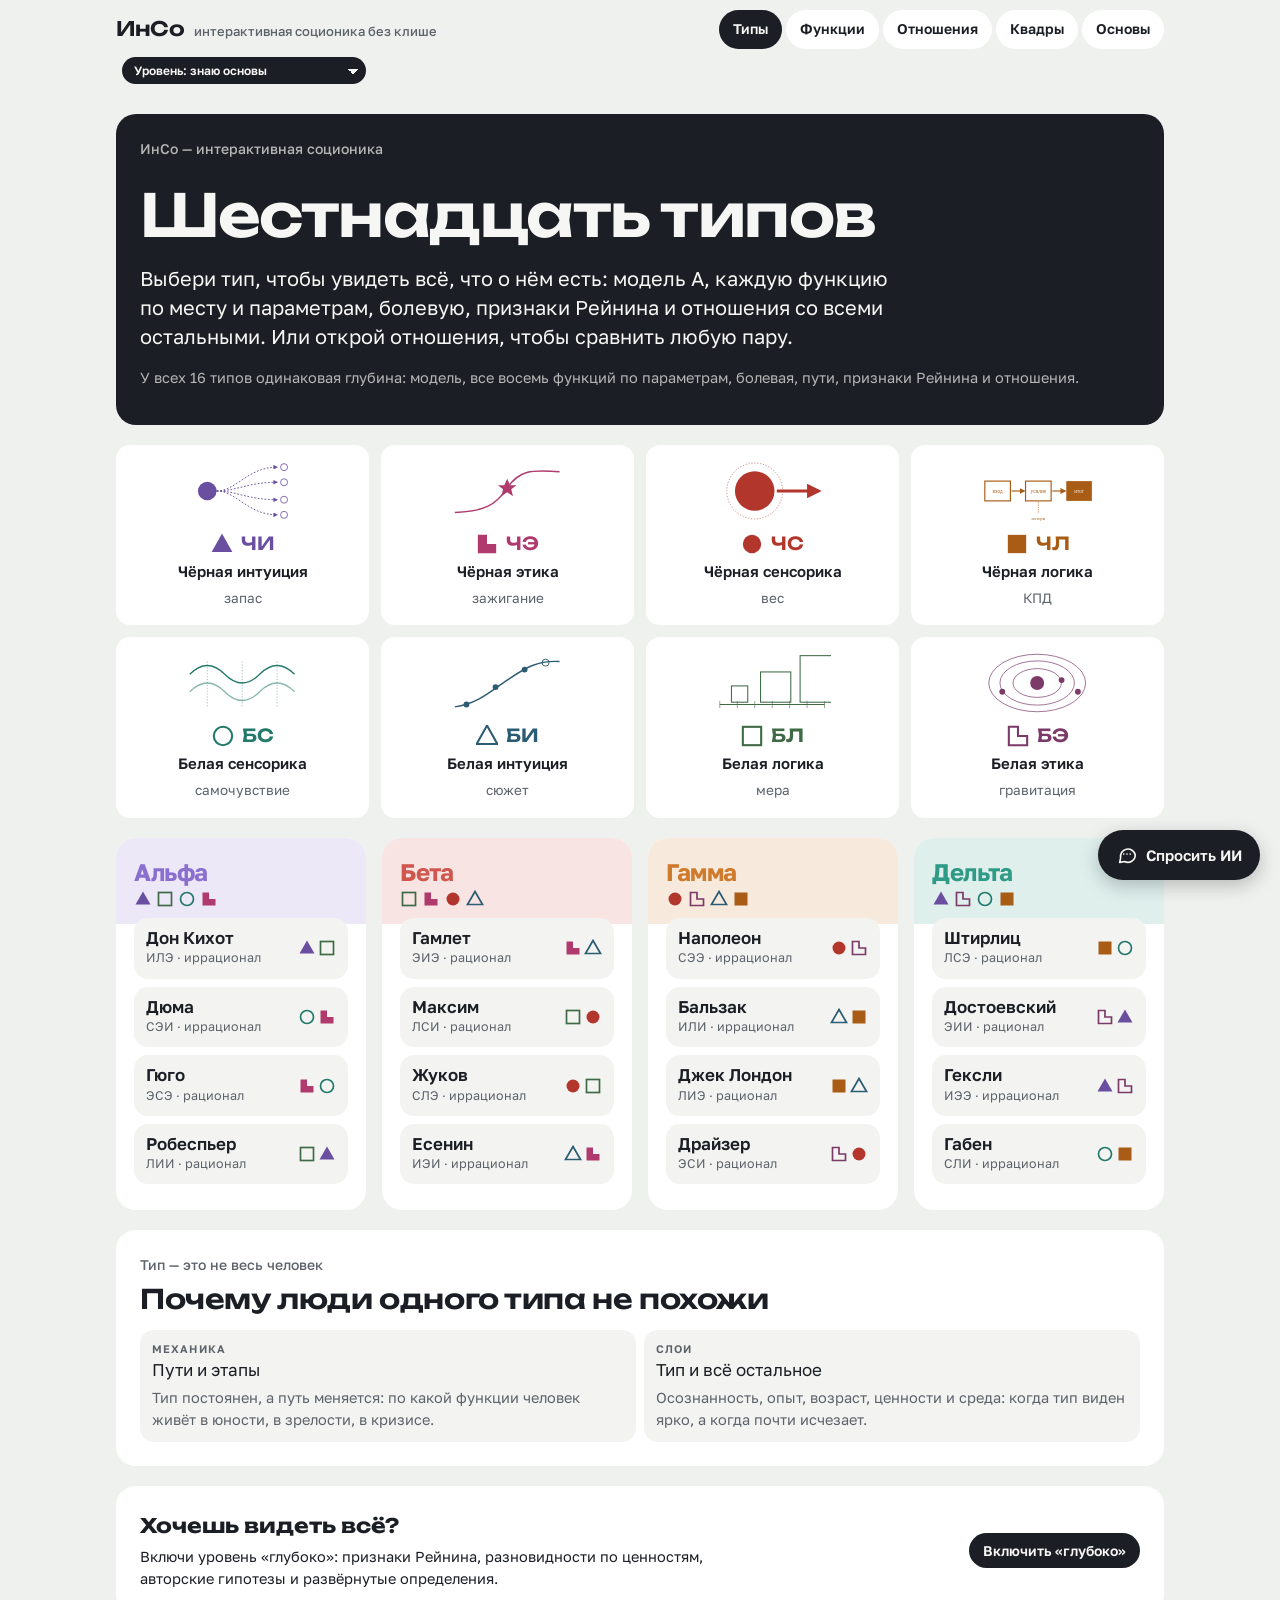
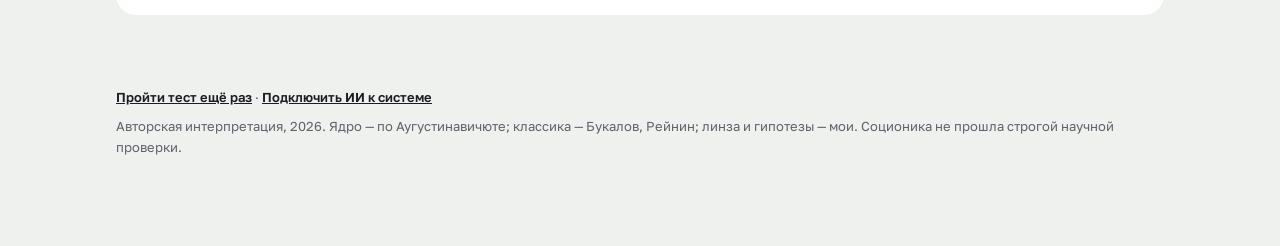
==== commit 0aee540c: "Без фильтров слоёв; тест из меню уровня; плитки функций с названием и иллюстрацией" ====
--- a/index.html
+++ b/index.html
@@ -1001,13 +1001,22 @@
 #lvtoast{position:fixed;left:50%;transform:translateX(-50%);bottom:max(20px,env(safe-area-inset-bottom,0px));z-index:44;background:var(--card);color:var(--fg);border-radius:20px;padding:14px 16px;width:min(520px,calc(100% - 32px));box-shadow:0 0 0 1px var(--line),0 18px 50px rgba(27,30,36,.2)}
 #lvtoast p{margin:0 0 10px} #lvtoast div{display:flex;gap:8px;flex-wrap:wrap}
 @media (max-width:560px){ .simple4{grid-template-columns:1fr} #lvtoast{bottom:max(84px,env(safe-area-inset-bottom,0px))} }
+
+.b12{grid-column:span 12}
+.glyph8{display:grid!important;grid-template-columns:repeat(4,minmax(0,1fr))!important;gap:12px!important}
+.glyph8 a{display:flex!important;flex-direction:column;gap:4px;padding:14px 16px 16px!important;grid-template-columns:none!important}
+.glyph8 .gill{display:block;height:64px;margin-bottom:6px} .glyph8 .gill svg{height:100%;width:auto;max-width:100%;display:block}
+.glyph8 .ghd{display:flex;align-items:center;gap:8px} .glyph8 .ghd .gg{width:22px;height:22px} .glyph8 .ghd .gg svg{width:100%;height:100%}
+.glyph8 .ghd b{font-family:var(--display);font-weight:600;color:var(--c);font-size:18px}
+.glyph8 .gname{font-weight:600;font-size:15px;color:var(--fg)}
+.glyph8 .gtag{font-size:13.5px;color:var(--mut)}
+@media (max-width:760px){ .glyph8{grid-template-columns:repeat(2,minmax(0,1fr))!important} .glyph8 .gill{height:48px} }
 </style>
 
 <header class="top"><div class="in">
   <a class="brand" href="#home">ИнСо<span class="brsub">интерактивная соционика без клише</span></a>
   <nav class="main" aria-label="Разделы"><a href="#home" id="nav-home">Типы</a><a href="#functions" id="nav-fn">Функции</a><a href="#relations" id="nav-rel">Отношения</a><a href="#quadras" id="nav-quad">Квадры</a><a href="#basics" id="nav-bas">Основы</a></nav>
-  <div class="layers" role="group" aria-label="Слои"><span class="lbl">Слои:</span>
-    <button type="button" id="ly0" data-l="0">ядро</button><button type="button" id="ly1" data-l="1">+ классика</button><button type="button" id="ly2" data-l="2">+ линза</button><button type="button" id="ly3" data-l="3">все</button></div>
+  <div class="layers" aria-label="Уровень"></div>
 </div></header>
 <main class="wrap" id="app"></main>
 <div id="tip" role="tooltip" hidden></div>
@@ -1032,7 +1041,7 @@
   try { localStorage.setItem('kb-layer', n); } catch(e) {}
 }
 document.querySelectorAll('.layers button').forEach(b => b.addEventListener('click', () => applyLayer(b.dataset.l)));
-let L0 = '3'; try { const v = localStorage.getItem('kb-layer'); if (v !== null && '0123'.includes(v)) L0 = v; } catch(e) {}
+let L0 = '3'; try { if (localStorage.getItem('ai.level') !== '2') L0 = '2'; } catch(e) {}
 applyLayer(L0);
 
 function home(){
@@ -1047,9 +1056,9 @@
   });
   const n = D.order.filter(k => Object.keys(T[k].lens).length).length;
   return `<div class="bento" style="margin-top:20px">
-  <div class="wdg inv b8 homehero"><div class="kicker">ИнСо — интерактивная соционика</div><h1>Шестнадцать типов</h1><p class="lead" style="color:var(--inkfg)">Выбери тип, чтобы увидеть всё, что о нём есть: модель А, каждую функцию по месту и параметрам, болевую, признаки Рейнина и отношения со всеми остальными. Или открой <a href="#relations">отношения</a>, чтобы сравнить любую пару.</p>
+  <div class="wdg inv b12 homehero"><div class="kicker">ИнСо — интерактивная соционика</div><h1>Шестнадцать типов</h1><p class="lead" style="color:var(--inkfg)">Выбери тип, чтобы увидеть всё, что о нём есть: модель А, каждую функцию по месту и параметрам, болевую, признаки Рейнина и отношения со всеми остальными. Или открой <a href="#relations">отношения</a>, чтобы сравнить любую пару.</p>
     <p class="sm" style="color:var(--inkfg);opacity:.7">У всех 16 типов одинаковая глубина: модель, все восемь функций по параметрам, болевая, пути, признаки Рейнина и отношения.</p></div>
-  <div class="b4 glyph8">${AORD.map(a => `<a href="#aspect-${a.toLowerCase()}" style="--c:var(--${a})"><span class="gg">${D.bigs[a]}</span><b>${D.ab[a]}</b><span>${D.tag[a]}</span></a>`).join('')}</div>
+  <div class="b12 glyph8">${AORD.map(a => `<a href="#aspect-${a.toLowerCase()}" style="--c:var(--${a})"><span class="gill">${D.icons[a]}</span><span class="ghd"><span class="gg">${D.bigs[a]}</span><b>${D.ab[a]}</b></span><span class="gname">${D.colname[a]}</span><span class="gtag">${D.tag[a]}</span></a>`).join('')}</div>
   </div>
   <div class="quads" style="margin-top:20px">${q}</div>
   <div class="sheet"><div class="kicker">Тип — это не весь человек</div><h2>Почему люди одного типа не похожи</h2>
@@ -3017,7 +3026,7 @@
 function openQuiz(){ ls.set('qzv','3'); for (const k in qzAns) delete qzAns[k]; document.querySelector('.qz')?.remove(); document.body.insertAdjacentHTML('beforeend', quizHTML()); }
 window.addEventListener('hashchange', () => { if (location.hash === '#test') openQuiz(); });
 function levelInit(){
-  const lay = document.querySelector('.layers'); if (lay && !document.getElementById('lvbtn')) { const b = document.createElement('select'); b.id = 'lvsel'; b.className = 'lvbtn'; b.setAttribute('aria-label', 'Уровень'); b.innerHTML = LVN.map((n,i) => `<option value="${i}">Уровень: ${n}</option>`).join(''); lay.appendChild(b); b.addEventListener('change', () => setLevel(+b.value)); }
+  const lay = document.querySelector('.layers'); if (lay && !document.getElementById('lvbtn')) { const b = document.createElement('select'); b.id = 'lvsel'; b.className = 'lvbtn'; b.setAttribute('aria-label', 'Уровень'); b.innerHTML = LVN.map((n,i) => `<option value="${i}">Уровень: ${n}</option>`).join('') + '<option value="test">Пройти тест — определить уровень</option>'; lay.appendChild(b); b.addEventListener('change', () => { if (b.value === 'test') { b.value = String(LEVEL < 0 ? 1 : LEVEL); openQuiz(); } else setLevel(+b.value); }); }
   levelUI();
   const first = LEVEL < 0 && ls.get('qzv','1') !== '3';
   if (LEVEL >= 0 && ls.get('qzv','1') !== '3') ls.set('qzv','3');
